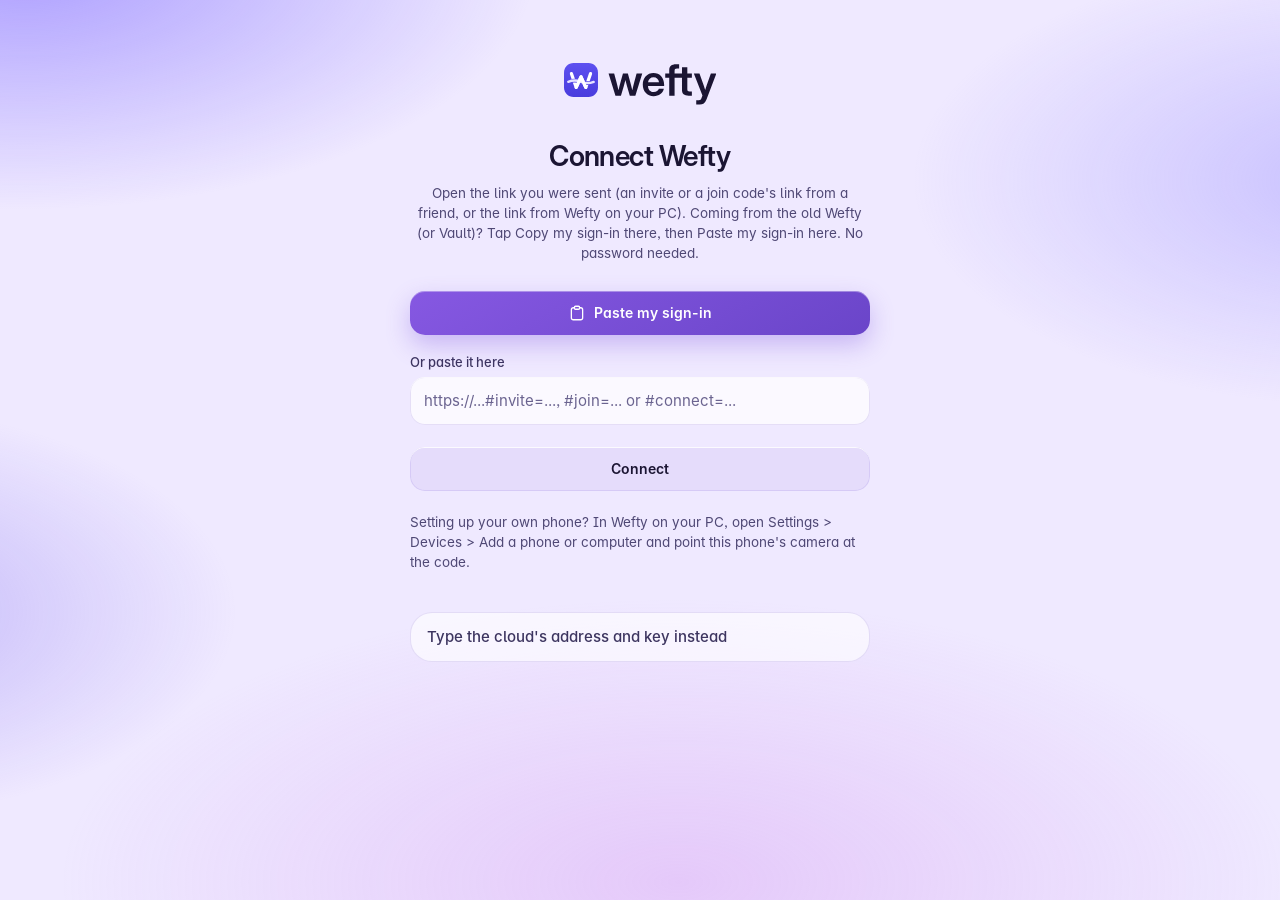
==== beta/index.html @ c61daf51 "Wefty 2.0 preview: round 1 Co-Authored-By: Claude Opus 5.5 <noreply@anthropic.com> Claude-Session: h" ====
<!doctype html>
<html lang="en">
<head>
  <meta charset="utf-8">
  <meta name="robots" content="noindex, nofollow">
  <meta name="viewport" content="width=device-width, initial-scale=1, viewport-fit=cover, interactive-widget=resizes-content">
  <meta name="theme-color" content="#f5f6f8" media="(prefers-color-scheme: light)">
  <meta name="theme-color" content="#0d0d17" media="(prefers-color-scheme: dark)">
  <meta name="color-scheme" content="light dark">
  <meta http-equiv="Content-Security-Policy" content="default-src 'self'; script-src 'self' https://challenges.cloudflare.com; frame-src 'self' https://challenges.cloudflare.com; style-src 'self' 'unsafe-inline'; img-src 'self' blob: data: https://*.supabase.co http://127.0.0.1:*; media-src 'self' blob: https://*.supabase.co; connect-src 'self' https://wefty.org https://*.supabase.co wss://*.supabase.co http://127.0.0.1:* ws://127.0.0.1:* https://api.anthropic.com https://generativelanguage.googleapis.com; object-src 'none'; base-uri 'self'; form-action 'self'">
  <script src="js/moved.js"></script>
  <script src="js/theme.js"></script>
  <script src="js/look.js"></script>
  <title>Wefty 2.0 preview</title>
  <link rel="manifest" href="manifest.webmanifest">
  <link rel="icon" href="icons/favicon.svg" type="image/svg+xml">
  <link rel="icon" href="icons/favicon-32.png" sizes="32x32" type="image/png">
  <link rel="apple-touch-icon" href="icons/wefty-apple-180.png">
  <link rel="preload" href="fonts/Inter-Regular.woff2" as="font" type="font/woff2" crossorigin>
  <link rel="preload" href="fonts/Inter-SemiBold.woff2" as="font" type="font/woff2" crossorigin>
  <link rel="stylesheet" href="styles.css">
  <link rel="stylesheet" href="glass/glass.css">
  <link rel="stylesheet" href="glass/today.css">
  <link rel="stylesheet" href="glass/notes.css">
  <link rel="stylesheet" href="glass/editor.css">
  <link rel="stylesheet" href="glass/chat.css">
  <link rel="stylesheet" href="glass/share.css">
  <link rel="stylesheet" href="glass/study.css">
  <link rel="stylesheet" href="glass/notetaker.css">
  <link rel="stylesheet" href="glass/settings.css">
  <link rel="stylesheet" href="glass/onboarding.css">
  <link rel="stylesheet" href="glass/overlays.css">
  <link rel="stylesheet" href="glass/loading.css">
  <!-- ===== Wefty 2.0 glass: the splash screen (CSS). Shown only while html[data-look="glass"] is set (js/look.js, in the head,
       before the first frame); the classic look never shows it. It is here, inline, because the page's security rules allow
       inline styles but not inline scripts: it paints before any script has loaded. glass/loading.js ends it (V.splash.done(),
       called when the first screen is drawn), and the animation at the bottom ends it by itself after 6 s if no script ever runs. -->
  <style id="g-splash-css">
html[data-look="glass"] #g-splash { display: block !important; position: fixed; inset: 0; z-index: 88; overflow: hidden; pointer-events: none; background: #0b0918; animation: gs-hard .5s linear 6s both; }
html[data-look="glass"][data-theme="light"] #g-splash { background: #efe9ff; }
html[data-look="glass"][data-black] #g-splash { background: #000; }
html[data-look="glass"] #g-splash .gs-aurora { position: absolute; inset: -25%; animation: gs-drift 7s ease-in-out infinite alternate;
  background: radial-gradient(38% 26% at 18% 14%, rgba(132, 86, 224, .74), rgba(132, 86, 224, 0) 70%), radial-gradient(34% 24% at 88% 30%, rgba(92, 78, 222, .48), rgba(92, 78, 222, 0) 70%),
    radial-gradient(46% 30% at 52% 82%, rgba(170, 92, 240, .31), rgba(170, 92, 240, 0) 70%), radial-gradient(30% 22% at 8% 62%, rgba(80, 60, 190, .36), rgba(80, 60, 190, 0) 70%); }
html[data-look="glass"][data-theme="light"] #g-splash .gs-aurora {
  background: radial-gradient(38% 26% at 18% 14%, rgba(150, 105, 255, .62), rgba(150, 105, 255, 0) 70%), radial-gradient(34% 24% at 88% 30%, rgba(186, 140, 255, .46), rgba(186, 140, 255, 0) 70%),
    radial-gradient(46% 30% at 52% 82%, rgba(255, 150, 220, .42), rgba(255, 150, 220, 0) 70%), radial-gradient(30% 22% at 8% 62%, rgba(140, 110, 250, .40), rgba(140, 110, 250, 0) 70%); }
html[data-look="glass"][data-black] #g-splash .gs-aurora { display: none; }
html[data-look="glass"] #g-splash .gs-stage { --gs: clamp(96px, 29vmin, 148px); --gs-thread: #d9ceff; position: absolute; left: 50%; top: 46%; width: var(--gs); height: var(--gs);
  margin: calc(var(--gs) / -2) 0 0 calc(var(--gs) / -2); perspective: calc(var(--gs) * 5.2); animation: gs-fade .24s cubic-bezier(.2, .7, .3, 1) both; will-change: transform, opacity; }
html[data-look="glass"][data-theme="light"] #g-splash .gs-stage { --gs-thread: #7a54d8; }
html[data-look="glass"] #g-splash .gs-logo { position: absolute; inset: 0; transform-style: preserve-3d; animation: gs-turn .9s linear both, gs-sway 6s linear .9s infinite; will-change: transform; }
html[data-look="glass"] #g-splash .gs-l { position: absolute; left: 0; top: 0; width: var(--gs); height: var(--gs); display: block; overflow: visible; backface-visibility: hidden; }
html[data-look="glass"] #g-splash .gs-s { transform: translateZ(calc(var(--gs) * var(--i) * -.023)) scale(calc(1 + var(--i) * .00442)); }
html[data-look="glass"] #g-splash .gs-s use { fill: hsl(258 58% calc(41% - var(--i) * 2.7%)); }
html[data-look="glass"] #g-splash .gs-face { transform: translateZ(0); }
html[data-look="glass"] #g-splash .gs-glint { position: absolute; inset: 0; border-radius: 27%; overflow: hidden; transform: translateZ(calc(var(--gs) * .012)) scale(.99769); backface-visibility: hidden; }
html[data-look="glass"] #g-splash .gs-glint::after { content: ""; position: absolute; inset: 0; transform: translateX(-140%);
  background: linear-gradient(105deg, rgba(255, 255, 255, 0) 38%, rgba(255, 255, 255, .5) 50%, rgba(255, 255, 255, 0) 62%); animation: gs-glint .58s cubic-bezier(.3, .6, .3, 1) .26s both; will-change: transform; }
html[data-look="glass"] #g-splash .gs-w1 { transform: translateZ(calc(var(--gs) * .03)) scale(.99423); }
html[data-look="glass"] #g-splash .gs-sh { transform: translateZ(calc(var(--gs) * .012)) scale(.99769); }
html[data-look="glass"] #g-splash .gs-th { left: calc(var(--gs) * -1.375); width: calc(var(--gs) * 3.75); transform: translateZ(calc(var(--gs) * .055)) scale(.98942);
  -webkit-mask-image: linear-gradient(90deg, transparent, #000 24%, #000 76%, transparent); mask-image: linear-gradient(90deg, transparent, #000 24%, #000 76%, transparent);
  animation: gs-lag .9s linear both; }
html[data-look="glass"] #g-splash .gs-th path { stroke-dasharray: 260; stroke-dashoffset: 260; animation: gs-draw .7s cubic-bezier(.25, .7, .25, 1) .12s forwards; }
html[data-look="glass"] #g-splash .gs-w2 { transform: translateZ(calc(var(--gs) * .08)) scale(.98462); }
html[data-look="glass"] #g-splash .gs-halo { position: absolute; left: 50%; top: 50%; width: calc(var(--gs) * 2.6); height: calc(var(--gs) * 2.6); margin: calc(var(--gs) * -1.3) 0 0 calc(var(--gs) * -1.3);
  border-radius: 50%; background: radial-gradient(closest-side, rgba(150, 108, 240, .42), rgba(150, 108, 240, .12) 55%, rgba(150, 108, 240, 0)); animation: gs-halo .8s linear .1s both; will-change: transform, opacity; }
html[data-look="glass"][data-theme="light"] #g-splash .gs-halo { background: radial-gradient(closest-side, rgba(150, 108, 240, .36), rgba(150, 108, 240, .1) 55%, rgba(150, 108, 240, 0)); }
html[data-look="glass"] #g-splash .gs-ground { position: absolute; left: 50%; top: calc(100% + var(--gs) * .5); width: calc(var(--gs) * 1.5); height: calc(var(--gs) * .28); margin-left: calc(var(--gs) * -.75);
  border-radius: 50%; background: radial-gradient(closest-side, rgba(120, 80, 230, .5), rgba(120, 80, 230, 0)); animation: gs-ground .74s linear .16s both; will-change: transform, opacity; }
html[data-look="glass"][data-black] #g-splash .gs-ground { background: radial-gradient(closest-side, rgba(150, 110, 255, .3), rgba(150, 110, 255, 0)); }
/* The way out: the logo breathes in a touch, then shrinks and lifts away while it fades; the veil dissolves behind it, so the
   first screen (which rises in as this starts) comes up through it. The entrance's own animations are never replaced here
   (the stage and the veil carry the exit), so a quick start that leaves mid-spin does not stop the spin. */
html[data-look="glass"] #g-splash.gs-out { animation: gs-bye .44s cubic-bezier(.4, 0, .2, 1) both; }
html[data-look="glass"] #g-splash.gs-out .gs-stage { animation: gs-up .42s linear both; }
/* lite: fewer slabs, no sway, no wave, quicker; calm (and a system that asks for less motion): the logo just fades in, face on */
html[data-look="glass"].lite #g-splash .gs-s:nth-of-type(even) { display: none; }
html[data-look="glass"].lite #g-splash .gs-aurora { animation: none; }
html[data-look="glass"].lite #g-splash .gs-logo { animation: gs-turn .6s linear both; }
html[data-look="glass"].lite #g-splash .gs-glint { display: none; }
html[data-look="glass"].lite #g-splash .gs-th { animation: none; }
html[data-look="glass"].lite #g-splash .gs-th path { animation: gs-draw .45s cubic-bezier(.25, .7, .25, 1) .08s forwards; }
html[data-look="glass"].lite #g-splash.gs-out { animation-duration: .3s; }
html[data-look="glass"].lite #g-splash.gs-out .gs-stage { animation-duration: .28s; }
/* a main thread that can hardly draw (loading.js adds gs-slow): the turn runs on the compositor and goes on whatever the page
   is doing, so it is never cut; only the thread, which is painted on the main thread, stops drawing itself and just shows */
html[data-look="glass"].gs-slow #g-splash .gs-th path { animation: none; stroke-dashoffset: 0; }
html[data-look="glass"].calm #g-splash .gs-aurora, html[data-look="glass"].calm #g-splash .gs-glint, html[data-look="glass"].calm #g-splash .gs-ground, html[data-look="glass"].calm #g-splash .gs-halo { animation: none; will-change: auto; }
html[data-look="glass"].calm #g-splash .gs-glint { display: none; }
html[data-look="glass"].calm #g-splash .gs-logo { animation: none; will-change: auto; }
html[data-look="glass"].calm #g-splash .gs-stage { animation: gs-fade .12s linear both; }
html[data-look="glass"].calm #g-splash .gs-th { animation: none; }
html[data-look="glass"].calm #g-splash .gs-th path { animation: none; stroke-dashoffset: 0; }
html[data-look="glass"].calm #g-splash.gs-out { animation: gs-bye .12s linear both; }
html[data-look="glass"].calm #g-splash.gs-out .gs-stage { animation: none; }
@media (prefers-reduced-motion: reduce) {
  html[data-look="glass"] #g-splash .gs-aurora, html[data-look="glass"] #g-splash .gs-ground, html[data-look="glass"] #g-splash .gs-halo { animation: none; will-change: auto; }
  html[data-look="glass"] #g-splash .gs-glint { display: none; }
  html[data-look="glass"] #g-splash .gs-logo { animation: none; will-change: auto; }
  html[data-look="glass"] #g-splash .gs-stage { animation: gs-fade .12s linear both; }
  html[data-look="glass"] #g-splash .gs-th { animation: none; }
  html[data-look="glass"] #g-splash .gs-th path { animation: none; stroke-dashoffset: 0; }
  html[data-look="glass"] #g-splash.gs-out { animation: gs-bye .12s linear both; }
  html[data-look="glass"] #g-splash.gs-out .gs-stage { animation: none; }
}
/* The entrance is sampled from damped springs (design: ry zeta .55, rx .40, rz .40, scale .38, rise .42, each with its own
   frequency and start, every channel exactly at rest at .9 s), so it is one continuous curve: the keyframes are 30 ms
   apart and the easing between them is linear (never ease-in-out per keyframe: that stops the spin at every keyframe).
   The thread's plane (gs-lag, compositor only) trails the W through a looser spring of its own, slides in from behind it and
   swells and settles; only its stroke is drawn on the main thread (a second main-thread animation on top made frames wait). gs-sway starts and ends at rest, so the hold's drift leaves no kink. */
@keyframes gs-turn {
  0% { transform: translateY(13%) rotateY(-80deg) rotateX(20deg) rotateZ(-10deg) scale(.74); }
  3.3% { transform: translateY(13%) rotateY(-72.4deg) rotateX(20deg) rotateZ(-10deg) scale(.74); }
  6.7% { transform: translateY(13%) rotateY(-62.6deg) rotateX(20deg) rotateZ(-10deg) scale(.74); }
  10% { transform: translateY(12.9%) rotateY(-51.9deg) rotateX(19.9deg) rotateZ(-10deg) scale(.754); }
  13.3% { transform: translateY(12.1%) rotateY(-40.9deg) rotateX(19.2deg) rotateZ(-9.8deg) scale(.785); }
  16.7% { transform: translateY(10.6%) rotateY(-30.4deg) rotateX(17.8deg) rotateZ(-9.2deg) scale(.826); }
  20% { transform: translateY(8.7%) rotateY(-20.7deg) rotateX(15.8deg) rotateZ(-8.3deg) scale(.873); }
  23.3% { transform: translateY(6.5%) rotateY(-12.3deg) rotateX(13.4deg) rotateZ(-7.3deg) scale(.92); }
  26.7% { transform: translateY(4.3%) rotateY(-5.2deg) rotateX(10.9deg) rotateZ(-6.1deg) scale(.964); }
  30% { transform: translateY(2.3%) rotateY(.5deg) rotateX(8.2deg) rotateZ(-4.8deg) scale(1.002); }
  33.3% { transform: translateY(.5%) rotateY(4.8deg) rotateX(5.7deg) rotateZ(-3.5deg) scale(1.032); }
  36.7% { transform: translateY(-.9%) rotateY(7.8deg) rotateX(3.3deg) rotateZ(-2.3deg) scale(1.053); }
  40% { transform: translateY(-2%) rotateY(9.7deg) rotateX(1.1deg) rotateZ(-1.2deg) scale(1.066); }
  43.3% { transform: translateY(-2.6%) rotateY(10.6deg) rotateX(-.8deg) rotateZ(-.2deg) scale(1.071); }
  46.7% { transform: translateY(-3%) rotateY(10.7deg) rotateX(-2.3deg) rotateZ(.6deg) scale(1.07); }
  50% { transform: translateY(-3%) rotateY(10.2deg) rotateX(-3.5deg) rotateZ(1.3deg) scale(1.063); }
  53.3% { transform: translateY(-2.8%) rotateY(9.3deg) rotateX(-4.3deg) rotateZ(1.8deg) scale(1.053); }
  56.7% { transform: translateY(-2.5%) rotateY(8.1deg) rotateX(-4.8deg) rotateZ(2.2deg) scale(1.04); }
  60% { transform: translateY(-2%) rotateY(6.8deg) rotateX(-5.1deg) rotateZ(2.4deg) scale(1.027); }
  63.3% { transform: translateY(-1.5%) rotateY(5.4deg) rotateX(-5deg) rotateZ(2.5deg) scale(1.015); }
  66.7% { transform: translateY(-1%) rotateY(4deg) rotateX(-4.8deg) rotateZ(2.5deg) scale(1.003); }
  70% { transform: translateY(-.5%) rotateY(2.8deg) rotateX(-4.4deg) rotateZ(2.4deg) scale(.994); }
  73.3% { transform: translateY(-.1%) rotateY(1.7deg) rotateX(-3.8deg) rotateZ(2.2deg) scale(.987); }
  76.7% { transform: translateY(.2%) rotateY(.8deg) rotateX(-3.1deg) rotateZ(1.9deg) scale(.983); }
  80% { transform: translateY(.4%) rotateY(0deg) rotateX(-2.2deg) rotateZ(1.4deg) scale(.983); }
  83.3% { transform: translateY(.4%) rotateY(-.4deg) rotateX(-1.3deg) rotateZ(.9deg) scale(.986); }
  86.7% { transform: translateY(.4%) rotateY(-.5deg) rotateX(-.6deg) rotateZ(.5deg) scale(.991); }
  90% { transform: translateY(.2%) rotateY(-.4deg) rotateX(-.2deg) rotateZ(.2deg) scale(.995); }
  93.3% { transform: translateY(.1%) rotateY(-.2deg) rotateX(0deg) rotateZ(.1deg) scale(.998); }
  96.7% { transform: translateY(0%) rotateY(-.1deg) rotateX(0deg) rotateZ(0deg) scale(1); }
  100% { transform: translateY(0%) rotateY(0deg) rotateX(0deg) rotateZ(0deg) scale(1); }
}
@keyframes gs-lag {
  0% { transform: translateZ(calc(var(--gs) * .055)) scale(.98942) translateX(calc(var(--gs) * -.5)) rotateY(0deg) scale(1, .3); }
  5.6% { transform: translateZ(calc(var(--gs) * .055)) scale(.98942) translateX(calc(var(--gs) * -.444)) rotateY(-5.5deg) scale(1, .37); }
  11.1% { transform: translateZ(calc(var(--gs) * .055)) scale(.98942) translateX(calc(var(--gs) * -.35)) rotateY(-11deg) scale(1, .55); }
  16.7% { transform: translateZ(calc(var(--gs) * .055)) scale(.98942) translateX(calc(var(--gs) * -.247)) rotateY(-13.8deg) scale(1, .77); }
  22.2% { transform: translateZ(calc(var(--gs) * .055)) scale(.98942) translateX(calc(var(--gs) * -.152)) rotateY(-13.4deg) scale(1, .97); }
  27.8% { transform: translateZ(calc(var(--gs) * .055)) scale(.98942) translateX(calc(var(--gs) * -.075)) rotateY(-10.3deg) scale(1, 1.11); }
  33.3% { transform: translateZ(calc(var(--gs) * .055)) scale(.98942) translateX(calc(var(--gs) * -.019)) rotateY(-5.9deg) scale(1, 1.19); }
  38.9% { transform: translateZ(calc(var(--gs) * .055)) scale(.98942) translateX(calc(var(--gs) * .017)) rotateY(-1.7deg) scale(1, 1.21); }
  44.4% { transform: translateZ(calc(var(--gs) * .055)) scale(.98942) translateX(calc(var(--gs) * .036)) rotateY(1.6deg) scale(1, 1.18); }
  50% { transform: translateZ(calc(var(--gs) * .055)) scale(.98942) translateX(calc(var(--gs) * .042)) rotateY(3.4deg) scale(1, 1.12); }
  55.6% { transform: translateZ(calc(var(--gs) * .055)) scale(.98942) translateX(calc(var(--gs) * .04)) rotateY(4deg) scale(1, 1.06); }
  61.1% { transform: translateZ(calc(var(--gs) * .055)) scale(.98942) translateX(calc(var(--gs) * .033)) rotateY(3.6deg) scale(1, 1); }
  66.7% { transform: translateZ(calc(var(--gs) * .055)) scale(.98942) translateX(calc(var(--gs) * .025)) rotateY(2.7deg) scale(1, .96); }
  72.2% { transform: translateZ(calc(var(--gs) * .055)) scale(.98942) translateX(calc(var(--gs) * .017)) rotateY(1.6deg) scale(1, .94); }
  77.8% { transform: translateZ(calc(var(--gs) * .055)) scale(.98942) translateX(calc(var(--gs) * .009)) rotateY(.7deg) scale(1, .94); }
  83.3% { transform: translateZ(calc(var(--gs) * .055)) scale(.98942) translateX(calc(var(--gs) * .003)) rotateY(0deg) scale(1, .96); }
  88.9% { transform: translateZ(calc(var(--gs) * .055)) scale(.98942) translateX(calc(var(--gs) * 0)) rotateY(-.2deg) scale(1, .99); }
  94.4% { transform: translateZ(calc(var(--gs) * .055)) scale(.98942) translateX(calc(var(--gs) * 0)) rotateY(-.1deg) scale(1, 1); }
  100% { transform: translateZ(calc(var(--gs) * .055)) scale(.98942) translateX(calc(var(--gs) * 0)) rotateY(0deg) scale(1, 1); }
}
@keyframes gs-sway {
  0% { transform: translateY(0%) rotateY(0deg) rotateX(0deg) scale(1); }
  5% { transform: translateY(-.1%) rotateY(.3deg) rotateX(-.4deg) scale(1.001); }
  10% { transform: translateY(-.5%) rotateY(.9deg) rotateX(-1.3deg) scale(1.003); }
  15% { transform: translateY(-1%) rotateY(1.6deg) rotateX(-1.8deg) scale(1.006); }
  20% { transform: translateY(-1.4%) rotateY(1.8deg) rotateX(-1deg) scale(1.008); }
  25% { transform: translateY(-1.5%) rotateY(1.3deg) rotateX(.6deg) scale(1.009); }
  30% { transform: translateY(-1.4%) rotateY(-.1deg) rotateX(2.2deg) scale(1.008); }
  35% { transform: translateY(-1%) rotateY(-2deg) rotateX(3deg) scale(1.006); }
  40% { transform: translateY(-.5%) rotateY(-4.1deg) rotateX(2.5deg) scale(1.003); }
  45% { transform: translateY(-.1%) rotateY(-5.6deg) rotateX(1.6deg) scale(1.001); }
  50% { transform: translateY(0%) rotateY(-6.2deg) rotateX(1.2deg) scale(1); }
  55% { transform: translateY(-.1%) rotateY(-5.6deg) rotateX(1.6deg) scale(1.001); }
  60% { transform: translateY(-.5%) rotateY(-4.1deg) rotateX(2.5deg) scale(1.003); }
  65% { transform: translateY(-1%) rotateY(-2deg) rotateX(3deg) scale(1.006); }
  70% { transform: translateY(-1.4%) rotateY(-.1deg) rotateX(2.2deg) scale(1.008); }
  75% { transform: translateY(-1.5%) rotateY(1.3deg) rotateX(.6deg) scale(1.009); }
  80% { transform: translateY(-1.4%) rotateY(1.8deg) rotateX(-1deg) scale(1.008); }
  85% { transform: translateY(-1%) rotateY(1.6deg) rotateX(-1.8deg) scale(1.006); }
  90% { transform: translateY(-.5%) rotateY(.9deg) rotateX(-1.3deg) scale(1.003); }
  95% { transform: translateY(-.1%) rotateY(.3deg) rotateX(-.4deg) scale(1.001); }
  100% { transform: translateY(0%) rotateY(0deg) rotateX(0deg) scale(1); }
}
@keyframes gs-halo {
  0% { opacity: 0; transform: scale(.62); }
  8.3% { opacity: .18; transform: scale(.67); }
  16.7% { opacity: .34; transform: scale(.78); }
  25% { opacity: .49; transform: scale(.9); }
  33.3% { opacity: .62; transform: scale(.99); }
  41.7% { opacity: .73; transform: scale(1.04); }
  50% { opacity: .83; transform: scale(1.06); }
  58.3% { opacity: .9; transform: scale(1.06); }
  66.7% { opacity: .96; transform: scale(1.04); }
  75% { opacity: .99; transform: scale(1.02); }
  83.3% { opacity: 1; transform: scale(1.01); }
  91.7% { opacity: 1; transform: scale(1); }
  100% { opacity: 1; transform: scale(1); }
}
@keyframes gs-ground {
  0% { opacity: 0; transform: scale(.5); }
  8.3% { opacity: .18; transform: scale(.58); }
  16.7% { opacity: .35; transform: scale(.75); }
  25% { opacity: .51; transform: scale(.93); }
  33.3% { opacity: .64; transform: scale(1.05); }
  41.7% { opacity: .76; transform: scale(1.11); }
  50% { opacity: .87; transform: scale(1.11); }
  58.3% { opacity: .94; transform: scale(1.08); }
  66.7% { opacity: .99; transform: scale(1.04); }
  75% { opacity: 1; transform: scale(1); }
  83.3% { opacity: 1; transform: scale(.98); }
  91.7% { opacity: 1; transform: scale(.97); }
  100% { opacity: 1; transform: scale(1); }
}
@keyframes gs-fade { from { opacity: 0; } to { opacity: 1; } }
@keyframes gs-draw { to { stroke-dashoffset: 0; } }
@keyframes gs-glint { to { transform: translateX(140%); } }
@keyframes gs-drift { to { transform: translate3d(-5%, 4%, 0) scale(1.07); } }
@keyframes gs-bye { from { opacity: 1; } to { opacity: 0; visibility: hidden; } }
@keyframes gs-up { 0% { opacity: 1; transform: none; animation-timing-function: cubic-bezier(.2, .7, .3, 1); }
  22% { opacity: 1; transform: translateY(-1%) scale(1.04); animation-timing-function: cubic-bezier(.45, 0, .55, 1); }
  100% { opacity: 0; transform: translateY(-6%) scale(.9); } }
@keyframes gs-hard { to { opacity: 0; visibility: hidden; } }
  </style>
</head>
<body>
  <!-- ===== Wefty 2.0 glass: the splash screen (markup). Hidden (its own style attribute) unless the glass look is on; glass/loading.js takes it away. -->
  <div id="g-splash" style="display:none" aria-hidden="true">
    <svg width="0" height="0" style="position:absolute" aria-hidden="true" focusable="false"><defs>
      <path id="gs-t" d="M18 0 H46 C56 0 64 8 64 18 V46 C64 56 56 64 46 64 H18 C8 64 0 56 0 46 V18 C0 8 8 0 18 0 Z"/>
      <linearGradient id="gs-g" x1="0" y1="0" x2="1" y2="1"><stop offset="0" stop-color="#9a6cf2"/><stop offset="1" stop-color="#5b3bc4"/></linearGradient>
      <radialGradient id="gs-hi" cx=".28" cy=".18" r=".8"><stop offset="0" stop-color="#fff" stop-opacity=".42"/><stop offset=".55" stop-color="#fff" stop-opacity="0"/></radialGradient>
    </defs></svg>
    <div class="gs-aurora"></div>
    <div class="gs-stage">
      <div class="gs-halo"></div>
      <div class="gs-logo">
        <svg class="gs-l gs-s" style="--i:8" viewBox="0 0 64 64"><use href="#gs-t"/></svg>
        <svg class="gs-l gs-s" style="--i:7" viewBox="0 0 64 64"><use href="#gs-t"/></svg>
        <svg class="gs-l gs-s" style="--i:6" viewBox="0 0 64 64"><use href="#gs-t"/></svg>
        <svg class="gs-l gs-s" style="--i:5" viewBox="0 0 64 64"><use href="#gs-t"/></svg>
        <svg class="gs-l gs-s" style="--i:4" viewBox="0 0 64 64"><use href="#gs-t"/></svg>
        <svg class="gs-l gs-s" style="--i:3" viewBox="0 0 64 64"><use href="#gs-t"/></svg>
        <svg class="gs-l gs-s" style="--i:2" viewBox="0 0 64 64"><use href="#gs-t"/></svg>
        <svg class="gs-l gs-s" style="--i:1" viewBox="0 0 64 64"><use href="#gs-t"/></svg>
        <svg class="gs-l gs-face" viewBox="0 0 64 64"><use href="#gs-t" fill="url(#gs-g)"/><use href="#gs-t" fill="url(#gs-hi)"/><use href="#gs-t" fill="none" stroke="#fff" stroke-opacity=".38" stroke-width="1.2" transform="translate(.6 .6) scale(.9813)"/></svg>
        <i class="gs-glint"></i>
        <svg class="gs-l gs-sh" viewBox="0 0 64 64"><path d="M16.2 23 L25.2 49 M43.2 49 L52.2 23 M25.2 49 L34.2 29 L43.2 49" fill="none" stroke="#1d0d52" stroke-opacity=".34" stroke-width="6" stroke-linecap="round" stroke-linejoin="round"/></svg>
        <svg class="gs-l gs-w1" viewBox="0 0 64 64"><path d="M14 20 L23 46 M41 46 L50 20" fill="none" stroke="#fff" stroke-width="6" stroke-linecap="round" stroke-linejoin="round"/></svg>
        <svg class="gs-l gs-th" viewBox="-88 0 240 64"><path d="M-88 35.5 Q-76 30.5 -64 35.5 T-40 35.5 T-16 35.5 T8 35.5 T32 35.5 T56 35.5 T80 35.5 T104 35.5 T128 35.5 T152 35.5" fill="none" stroke="var(--gs-thread)" stroke-width="4.4" stroke-linecap="round"/></svg>
        <svg class="gs-l gs-w2" viewBox="0 0 64 64"><path d="M23 46 L32 26 L41 46" fill="none" stroke="#fff" stroke-width="6" stroke-linecap="round" stroke-linejoin="round"/></svg>
      </div>
      <div class="gs-ground"></div>
    </div>
  </div>
  <div id="app" class="booting">
    <div id="boot"><svg class="wordmark" xmlns="http://www.w3.org/2000/svg" viewBox="0 0 352.93 96.37" role="img" aria-label="Wefty"><defs><linearGradient id="wm-g" x1="0" y1="0" x2="0" y2="1"><stop offset="0" stop-color="#5d50f0"/><stop offset="1" stop-color="#493cdd"/></linearGradient><mask id="wm-m" maskUnits="userSpaceOnUse" x="0" y="0" width="64" height="64"><rect width="64" height="64" fill="#fff"/><path d="M8 35.5 Q20 30.5 32 35.5 T56 35.5" fill="none" stroke="#000" stroke-width="7" stroke-linecap="round"/></mask></defs><g class="wm-mark" transform="scale(1.22772)"><path d="M18 0 H46 C56 0 64 8 64 18 V46 C64 56 56 64 46 64 H18 C8 64 0 56 0 46 V18 C0 8 8 0 18 0 Z" fill="url(#wm-g)"/><path d="M8 35.5 Q20 30.5 32 35.5 T56 35.5" fill="none" stroke="#e6e3ff" stroke-width="4.4" stroke-linecap="round"/><path d="M14 20 L23 46 L32 26 L41 46 L50 20" mask="url(#wm-m)" fill="none" stroke-linecap="round" stroke-linejoin="round" stroke="#fff" stroke-width="6"/><path d="M23 46 L32 26 L41 46" fill="none" stroke-linecap="round" stroke-linejoin="round" stroke="#fff" stroke-width="6"/></g><path class="wm-text" d="M344 0H604L734 -440C763 -538 789 -641 815 -744C842 -641 868 -538 896 -440L1024 0H1286L1613 -1056H1345L1236 -655C1203 -530 1172 -396 1142 -265C1109 -396 1077 -530 1043 -655L932 -1056H699L587 -655C552 -529 520 -394 487 -263C455 -394 425 -529 392 -655L283 -1056H18ZM2153.4 24C2400.4 24 2596.4 -119 2636.4 -326H2400.4C2371.4 -236 2286.4 -175 2159.4 -175C1989.4 -175 1891.4 -290 1885.4 -462H2649.4V-531C2649.4 -855 2447.4 -1080 2143.4 -1080C1847.4 -1080 1638.4 -848 1638.4 -527C1638.4 -207 1836.4 24 2153.4 24ZM1887.4 -636C1904.4 -787 2001.4 -880 2147.4 -880C2293.4 -880 2391.4 -787 2407.4 -636ZM3358.8 -1056H3143.8V-1168C3143.8 -1254 3175.8 -1287 3261.8 -1287H3358.8V-1490H3211.8C3002.8 -1490 2890.8 -1392 2890.8 -1210V-1056H2700.8V-853H2890.8V0H3143.8V-853H3358.8ZM3962.3 -1056H3747.3V-1344H3494.3V-1056H3310.3V-853H3494.3V-266C3494.3 -85 3595.3 0 3810.3 0H3962.3V-203H3854.3C3772.3 -203 3747.3 -228 3747.3 -303V-853H3962.3ZM4168.7 418H4333.7C4486.7 418 4590.7 339 4653.7 174L5125.7 -1056H4861.7L4668.7 -506C4641.7 -428 4616.7 -350 4592.7 -272C4568.7 -350 4542.7 -428 4516.7 -506L4322.7 -1056H4055.7L4462.7 -6L4423.7 96C4393.7 179 4361.7 213 4293.7 213H4168.7Z" transform="translate(102.15 75.66) scale(0.048828)"/></svg></div>
  </div>
  <div id="layers"></div>
  <div id="toasts" aria-live="polite"></div>
  <div id="drop-hint" hidden><div><span class="icon big"><svg viewBox="0 0 24 24" fill="none" stroke="currentColor" stroke-width="1.75" stroke-linecap="round" stroke-linejoin="round"><path d="M12 15.5v-11M7 9l5-5 5 5M5 20h14"/></svg></span><p>Drop to send to your phone</p></div></div>
  <script src="vendor/supabase.js"></script>
  <script src="vendor/qrcode.js"></script>
  <script src="vendor/fsrs.js"></script>
  <script src="js/util.js"></script>
  <script src="js/reading.js"></script>
  <script src="js/db.js"></script>
  <script src="js/lock.js"></script>
  <script src="js/cloud.js"></script>
  <script src="js/drag.js"></script>
  <script src="js/organise.js"></script>
  <script src="js/notes.js"></script>
  <script src="js/format.js"></script>
  <script src="js/editor.js"></script>
  <script src="js/send.js"></script>
  <script src="js/clips.js"></script>
  <script src="js/arrive.js"></script>
  <script src="js/files.js"></script>
  <script src="js/settings.js"></script>
  <script src="js/profile.js"></script>
  <script src="js/share.js"></script>
  <script src="js/settingsui.js"></script>
  <script src="js/update.js"></script>
  <script src="js/welcome.js"></script>
  <script src="js/doors.js"></script>
  <script src="js/start.js"></script>
  <script src="js/ink.js"></script>
  <script src="js/reminders.js"></script>
  <script src="js/study.js"></script>
  <script src="js/review.js"></script>
  <script src="js/learn.js"></script>
  <script src="js/exams.js"></script>
  <script src="js/history.js"></script>
  <script src="js/export.js"></script>
  <script src="js/attachsearch.js"></script>
  <script src="js/ai.js"></script>
  <script src="js/aicards.js"></script>
  <script src="js/capture.js"></script>
  <script src="js/chattools.js"></script>
  <script src="js/chat.js"></script>
  <script src="js/notetaker.js"></script>
  <script src="js/dictation.js"></script>
  <script src="js/arrivals.js"></script>
  <script src="js/access.js"></script>
  <script src="js/pair.js"></script>
  <script src="js/news.js"></script>
  <script src="js/today.js"></script>
  <script src="js/starthere.js"></script>
  <script src="js/homescreen.js"></script>
  <script src="js/subs.js"></script>
  <script src="js/push.js"></script>
  <script src="js/streak.js"></script>
  <script src="js/week.js"></script>
  <script src="js/checkin.js"></script>
  <script src="js/coach.js"></script>
  <script src="js/tour.js"></script>
  <script src="js/showme.js"></script>
  <script src="js/help.js"></script>
  <script src="glass/motion.js"></script>
  <script src="glass/shell.js"></script>
  <script src="glass/today.js"></script>
  <script src="glass/notes.js"></script>
  <script src="glass/editor.js"></script>
  <script src="glass/chat.js"></script>
  <script src="glass/share.js"></script>
  <script src="glass/study.js"></script>
  <script src="glass/notetaker.js"></script>
  <script src="glass/settings.js"></script>
  <script src="glass/onboarding.js"></script>
  <script src="glass/overlays.js"></script>
  <script src="glass/loading.js"></script>
</body>
</html>
---- beta/styles.css ----
/* Wefty's look ("Seam"): cool greys, one iris accent, 1 px lines instead of glows, flat surfaces with crisp edges.
   Light and dark come from the same tokens (light-dark() picks by the page's colour scheme, which util.js sets from
   Settings > Appearance or the system). The same sheet lays out a phone (tabs along the bottom, a note over
   everything), a Chromebook-size window (a rail, the list and the note side by side) and the PC app (a rail, folders,
   the list and the note). The page you write on is always the brightest surface. */

@font-face { font-family: "Inter"; font-style: normal; font-weight: 400; font-display: swap; src: url("fonts/Inter-Regular.woff2") format("woff2"); }
@font-face { font-family: "Inter"; font-style: normal; font-weight: 500; font-display: swap; src: url("fonts/Inter-Medium.woff2") format("woff2"); }
@font-face { font-family: "Inter"; font-style: normal; font-weight: 600; font-display: swap; src: url("fonts/Inter-SemiBold.woff2") format("woff2"); }
@font-face { font-family: "Inter"; font-style: normal; font-weight: 700; font-display: swap; src: url("fonts/Inter-Bold.woff2") format("woff2"); }
@font-face { font-family: "Inter Display"; font-style: normal; font-weight: 600; font-display: swap; src: url("fonts/InterDisplay-SemiBold.woff2") format("woff2"); }
/* The two dyslexia-friendly fonts (js/reading.js; their licences beside them in fonts/). Only named by the rules
   that apply while one is chosen, so a browser only fetches them then. Lexend in its Latin and Latin Extended parts;
   OpenDyslexic whole, as its makers publish it (its name is reserved, so it's never cut down). */
@font-face { font-family: "Lexend"; font-style: normal; font-weight: 400; font-display: swap; src: url("fonts/Lexend-Regular.woff2") format("woff2"); unicode-range: U+0000-00FF, U+0131, U+0152-0153, U+02BB-02BC, U+02C6, U+02DA, U+02DC, U+0304, U+0308, U+0329, U+2000-206F, U+20AC, U+2122, U+2191, U+2193, U+2212, U+2215, U+FEFF, U+FFFD; }
@font-face { font-family: "Lexend"; font-style: normal; font-weight: 400; font-display: swap; src: url("fonts/Lexend-Regular-ext.woff2") format("woff2"); unicode-range: U+0100-02BA, U+02BD-02C5, U+02C7-02CC, U+02CE-02D7, U+02DD-02FF, U+0304, U+0308, U+0329, U+1D00-1DBF, U+1E00-1E9F, U+1EF2-1EFF, U+2020, U+20A0-20AB, U+20AD-20C0, U+2113, U+2C60-2C7F, U+A720-A7FF; }
@font-face { font-family: "Lexend"; font-style: normal; font-weight: 700; font-display: swap; src: url("fonts/Lexend-Bold.woff2") format("woff2"); unicode-range: U+0000-00FF, U+0131, U+0152-0153, U+02BB-02BC, U+02C6, U+02DA, U+02DC, U+0304, U+0308, U+0329, U+2000-206F, U+20AC, U+2122, U+2191, U+2193, U+2212, U+2215, U+FEFF, U+FFFD; }
@font-face { font-family: "Lexend"; font-style: normal; font-weight: 700; font-display: swap; src: url("fonts/Lexend-Bold-ext.woff2") format("woff2"); unicode-range: U+0100-02BA, U+02BD-02C5, U+02C7-02CC, U+02CE-02D7, U+02DD-02FF, U+0304, U+0308, U+0329, U+1D00-1DBF, U+1E00-1E9F, U+1EF2-1EFF, U+2020, U+20A0-20AB, U+20AD-20C0, U+2113, U+2C60-2C7F, U+A720-A7FF; }
@font-face { font-family: "OpenDyslexic"; font-style: normal; font-weight: 400; font-display: swap; src: url("fonts/OpenDyslexic-Regular.woff2") format("woff2"); }
@font-face { font-family: "OpenDyslexic"; font-style: normal; font-weight: 700; font-display: swap; src: url("fonts/OpenDyslexic-Bold.woff2") format("woff2"); }

:root {
  color-scheme: light dark;
  /* surfaces: page < surface < card; --page is the one you write on */
  --bg: light-dark(#f5f6f8, #0d0d17);
  --surface: light-dark(#ffffff, #13131f);
  --surface-2: light-dark(#eeeff2, #2c2d40);
  --card: light-dark(#ffffff, #212133);
  --page: light-dark(#ffffff, #212133);
  --field: light-dark(#ffffff, #151521);
  --sunken: light-dark(#eeeff2, #0d0d17);
  --raised: light-dark(#ffffff, #2e2e43);  /* menus, a step above the cards they open over */
  --selected: light-dark(#ffffff, #3e3e58);  /* the picked segment of a segmented control */
  --line: light-dark(#dde0e4, #37374c);
  --line-soft: light-dark(#e6e8eb, #2c2c3e);
  --line-strong: light-dark(#c9ccd1, #494961);
  --control: light-dark(#787c84, #83839e);
  --thread: light-dark(#dde0e4, #57517f);  /* the dividers (a quiet lavender in dark) */
  --edge-hi: light-dark(transparent, rgba(255, 255, 255, .055));  /* the 1 px highlight along a raised thing's top in dark */
  /* words */
  --text: light-dark(#0d0e11, #e7e7ef);
  --text-2: light-dark(#494d55, #c8c8d6);
  --muted: light-dark(#5f636c, #a5a5b8);
  --placeholder: light-dark(#6f737c, #9797aa);
  --faint: light-dark(#a1a5ac, #6a6a7d);
  /* the brand's iris on each screen's main button (primary buttons, the round new-note button, the PIN pad's OK, the
     chat's Send), with white words in both themes */
  --primary: light-dark(#5346e7, #6660e9);
  --primary-hover: light-dark(#4438c2, #5d53df);
  --primary-press: light-dark(#342d97, #5347ce);
  --on-primary: #ffffff;
  /* the accent: the marks (on, done, picked, focused, progress) and the soft purples. In light it's the same iris; in
     dark a pale lavender with deep indigo on it, so only the main button is the bright iris */
  --accent: light-dark(#5346e7, #a2a2ec);
  --accent-hover: light-dark(#4438c2, #9796e0);
  --accent-press: light-dark(#342d97, #9291da);
  --accent-ink: light-dark(#4438c2, #bcbcff);
  --accent-wash: light-dark(#f4f6ff, #282845);
  --accent-soft: light-dark(#e9ecff, #363367);
  --accent-line: light-dark(#b2bcff, #605bc1);
  --accent-2: light-dark(#a099f2, #8382eb);  /* the second and third steps of things drawn in parts from the accent */
  --accent-3: light-dark(#cfcbf8, #6660e9);
  /* Words picked to copy (1.19.1; the owner: "nor highlighting text at all": the soft purple they had, --accent-soft,
     was barely there on a white page, about 1.2 to 1). --pick, everywhere words show (the Read view, Chat, Today...),
     as plain as a browser's own: about 1.6 to 1 on white, 2 on the dark page. --pick-see is the same colour seen
     through, for the note's boxes, which draw bold, underlines and ==highlights== under their own letters. */
  --pick: light-dark(#c8c4f7, #4c4992);
  --pick-see: light-dark(rgb(83 70 231 / .32), rgb(119 113 241 / .5));
  --on-accent: light-dark(#ffffff, #1c125a);
  --on-accent-warn: light-dark(#ffd27a, #773f05);  /* a paused dot on the accent (the note-taker's bar at the top, in light) */
  --focus: light-dark(#6c6dfa, #a1a1fd);
  --brand: light-dark(#5346e7, #6660e9);
  /* meaning */
  --danger: light-dark(#cb242d, #fe9592);
  --warn: light-dark(#9a5505, #ffc96a);
  --ok: light-dark(#0f7845, #6ce0a7);
  --danger-soft: light-dark(#fae9ea, #4d2426);
  --warn-soft: light-dark(#f3ebe1, #442f13);
  --ok-soft: light-dark(#e7f2ec, #173a2c);
  --danger-fill: light-dark(#cb242d, #4d2426);
  --on-danger-fill: light-dark(#ffffff, #fe9592);
  /* ==highlighted== words (a highlighter's yellow, soft enough that every word colour still reads on it) */
  --highlight: light-dark(#fff0a8, #443804);
  /* the reading aids (js/reading.js): softer letters and soft page colours for dyslexia-friendly text (the dark ones
     muted), and Quick read's colours behind the first letters of each word */
  --reading-text: light-dark(#25272d, #dcdbe4);
  --tint-cream: light-dark(#fbf6e8, #282217);
  --tint-peach: light-dark(#fdf0e7, #2c2018);
  --tint-mint: light-dark(#eef8f1, #1a261f);
  --tint-sky: light-dark(#ecf3fc, #19242e);
  --tint-lilac: light-dark(#f4f0fc, #261f2f);
  --quick-blue: light-dark(#d9e6ff, #1d395b);
  --quick-yellow: light-dark(#ffe98f, #443808);
  --quick-green: light-dark(#d3f2dc, #1b412a);
  --quick-pink: light-dark(#ffdbe9, #55243e);
  --quick-purple: light-dark(#e8ddff, #3c2d5f);
  /* toasts are always graphite */
  --toast: light-dark(#17191c, #2d2d40);
  --toast-edge: light-dark(#17191c, #474860);
  --on-toast: #f5f6f8;
  --toast-action: #b2bcff;
  --toast-danger: #fb817f;
  --toast-ok: #5ad69b;
  /* folder dots (never text) */
  --tag-slate: light-dark(#7c8799, #a1abbe);
  --tag-sky: light-dark(#2591c4, #53b6eb);
  --tag-amber: light-dark(#b67700, #de9c31);
  --tag-green: light-dark(#429c5a, #69c27e);
  --tag-coral: light-dark(#d15e49, #fb836d);
  --tag-teal: light-dark(#009b95, #41c1ba);
  --tag-rose: light-dark(#c95a8b, #f37fb0);

  --shadow-1: 0 0 0 1px light-dark(rgba(13, 14, 17, .04), rgba(255, 255, 255, .02)), 0 1px 2px light-dark(rgba(13, 14, 17, .06), rgba(0, 0, 0, .5));
  --shadow-2: 0 1px 0 light-dark(transparent, rgba(255, 255, 255, .04)) inset, 0 2px 4px light-dark(rgba(13, 14, 17, .05), transparent), 0 8px 20px -4px light-dark(rgba(13, 14, 17, .10), rgba(0, 0, 0, .55));
  --shadow-3: 0 1px 0 light-dark(transparent, rgba(255, 255, 255, .05)) inset, 0 4px 10px light-dark(rgba(13, 14, 17, .06), transparent), 0 20px 48px -8px light-dark(rgba(13, 14, 17, .22), rgba(0, 0, 0, .7));
  --shadow-fab: 0 1px 2px light-dark(rgba(13, 14, 17, .16), rgba(0, 0, 0, .45)), 0 6px 16px -4px light-dark(rgba(52, 45, 151, .38), rgba(0, 0, 0, .6));
  --scrim: light-dark(rgba(13, 14, 17, .38), rgba(0, 0, 0, .56));
  --ring: 0 0 0 3px color-mix(in srgb, var(--focus) 30%, transparent);

  --r-xs: 4px; --r-sm: 6px; --r-md: 10px; --r-lg: 14px; --r-xl: 20px; --r-full: 999px;
  --font: "Inter", system-ui, "Segoe UI", Roboto, "Helvetica Neue", Arial, sans-serif;
  --font-display: "Inter Display", "Inter", system-ui, "Segoe UI", Roboto, sans-serif;
  /* single-storey a (as in the wordmark), l with a tail and I with serifs (HCl never reads HCI), round quotes */
  --font-features: "cv05", "cv08", "cv11", "ss03";
  --ease-out: cubic-bezier(.2, .8, .2, 1);
  --ease-in: cubic-bezier(.4, 0, 1, 1);
  --ease-spring: cubic-bezier(.3, 1.3, .5, 1);
  --d-1: 90ms; --d-2: 160ms; --d-3: 240ms;
  --notch: env(safe-area-inset-top, 0px);
  --safe-top: var(--notch);  /* what top bars pad by: the notch, and the note-taker's bar while it shows */
  --safe-bottom: env(safe-area-inset-bottom, 0px);
}
:root[data-theme="light"] { color-scheme: light; }
:root[data-theme="dark"] { color-scheme: dark; }
/* Pure black (Settings > Appearance, per device, never the default; js/theme.js sets html[data-black] only while dark
   shows): for phones with black (OLED) screens. Only the canvas goes black and the words a touch softer; cards, menus,
   lines, the iris and the lavender stay as above, so cards still stand out. Each value is a light-dark() pair too, so
   it can never change light mode. */
:root[data-black] {
  --bg: light-dark(#f5f6f8, #000000);
  --surface: light-dark(#ffffff, #000000);
  --sunken: light-dark(#eeeff2, #000000);
  --page: light-dark(#ffffff, #000000);
  --field: light-dark(#ffffff, #0a0a12);
  --text: light-dark(#0d0e11, #dddde4);
  --reading-text: light-dark(#25272d, #d2d2da);
}
/* Sheets stay cards in Pure black, and so does the note-taker's screen from 700 px (a dialog there; on a phone it's
   the whole screen, the canvas): what they hold on --page (a flash card's front, Learn's question, empty tick boxes)
   takes the card's colour, as in dark, never a black hole. (In light --card and --page are both white.) */
:root[data-black] .sheet { --page: var(--card); }
@media (min-width: 700px) { :root[data-black] .nt { --page: var(--card); } }

* { box-sizing: border-box; }
/* The font shorthand resets these on every element that uses it, so they're put back everywhere. */
*, ::before, ::after { font-feature-settings: var(--font-features) !important; }
html, body { margin: 0; height: 100%; }
body {
  background: var(--bg); color: var(--text);
  font: 400 15px/22px var(--font);
  -webkit-font-smoothing: antialiased; -moz-osx-font-smoothing: grayscale; text-rendering: optimizeLegibility;
  -webkit-tap-highlight-color: transparent;
  overscroll-behavior: none;
}
button, input, textarea, select { font: inherit; color: inherit; }
button { cursor: pointer; }
[hidden] { display: none !important; }
::selection { background: var(--pick); color: var(--text); }
/* Windows' high contrast colours: the system's own (the browser forces these too; said, so nothing here fights it) */
@media (forced-colors: active) { ::selection { background: Highlight; color: HighlightText; } }
:focus-visible { outline: 2px solid var(--focus); outline-offset: 2px; }
::placeholder { color: var(--placeholder); opacity: 1; }
/* Thin scrollbars where a mouse or a trackpad uses them (the PC, a Chromebook). A touch screen keeps its own, which
   float over the page: Chrome on a phone draws styled ones as old-style bars that take room, with a white square where
   two meet (1.16.1: a phone's Today lost 10 px to one and showed a sideways bar and that square under it). */
@media (hover: hover) and (pointer: fine) {
  ::-webkit-scrollbar { width: 10px; height: 10px; }
  ::-webkit-scrollbar-thumb { background: var(--line-strong); border-radius: 10px; border: 3px solid transparent; background-clip: padding-box; }
  ::-webkit-scrollbar-thumb:hover { background-color: var(--control); }
  ::-webkit-scrollbar-track, ::-webkit-scrollbar-corner { background: transparent; }
}
.num, .count, .when, .head-count, .progress, .t-meta { font-variant-numeric: tabular-nums; }

/* ------------------------------------------------------------ the mark and the wordmark */

/* The mark (util.js V.mark): in colour where it's the brand (the rail, the wordmark); one colour (currentColor) for
   the faint ones in empty lists. The wordmark's box reaches down to the y's tail, so its height is the mark's size
   (34 px; 38 px at the start) times 96.37 / 78.57. */
.mark { display: block; flex: none; color: var(--brand); }
.wordmark { display: block; height: 41.7px; width: auto; }
.wordmark .wm-text { fill: var(--text); }
#boot { display: grid; place-items: center; height: 100vh; height: 100dvh; }
#boot .wordmark { height: 46.6px; animation: arrive var(--d-3) var(--ease-out) both; }
@keyframes arrive { from { opacity: 0; transform: translateY(4px); } }
/* Out of sight (the PC app keeps its page running in the tray): nothing moves, so nothing needs drawing. */
html.away *, html.away *::before, html.away *::after { animation-play-state: paused !important; }

/* ------------------------------------------------------------ the frame: tabs along the bottom, a rail when wide

   Four tabs (Today, Notes, Share, Chat). The one you're on has the logo's thread, a small wave (util.js V.weave),
   between its icon and its name: no pill behind it any more. Your picture (js/profile.js) is at the right of each
   screen's top row on a phone, and at the foot of the rail when wide. */

#app.ready:not(.gate) {
  display: grid; height: 100vh; height: 100dvh;
  grid-template-columns: minmax(0, 1fr); grid-template-rows: minmax(0, 1fr) auto; grid-template-areas: "view" "tabs";
}
.view { grid-area: view; overflow: auto; min-height: 0; position: relative; }
.view[data-tab=notes] { overflow: hidden; }

.tabs {
  grid-area: tabs; display: flex; justify-content: space-around;
  padding: 0 calc(6px + env(safe-area-inset-right, 0px)) var(--safe-bottom) calc(6px + env(safe-area-inset-left, 0px));
  min-height: 64px; background: var(--surface); border-top: 1px solid var(--line);
}
.rail-home, .rail-spacer, .tabs .rail-me { display: none; }
.tab {
  flex: 1; max-width: 120px; min-width: 0; display: grid; grid-template-rows: 24px 6px 15px; row-gap: 3px; justify-items: center;
  align-content: center; min-height: 64px; background: none; border: none; padding: 6px 2px; color: var(--muted);
  font: 500 12px/15px var(--font);
}
.tab-icon { position: relative; display: block; width: 24px; height: 24px; }
.tab .icon { width: 24px; height: 24px; }
.weave { display: block; width: 24px; height: 6px; overflow: visible; color: var(--accent); }
.weave path { fill: none; stroke: currentColor; stroke-width: 2; stroke-linecap: round; }
.tab .weave { visibility: hidden; }
.tab-label { max-width: 100%; overflow: hidden; text-overflow: ellipsis; white-space: nowrap; }
.tab.on { color: var(--text); }
.tab.on .tab-icon { color: var(--accent-ink); }
.tab.on .tab-label { font-weight: 600; }
.tab.on .weave { visibility: visible; }
@media (hover: hover) { .tab:not(.on):hover { color: var(--text); } }
.badge {
  position: absolute; top: -5px; left: 15px; min-width: 18px; height: 18px; padding: 0 5px; border-radius: 9px;
  background: var(--accent); color: var(--on-accent); font: 600 10.5px/18px var(--font); text-align: center;
  box-shadow: 0 0 0 2px var(--surface); font-variant-numeric: tabular-nums;
}
/* Chat's dot (1.18): an answer is being written while another screen shows. It sits where the badge would, and only
   when there's no number; it breathes gently (still with reduced motion, and while Wefty is out of sight). */
.tab-dot {
  position: absolute; top: -2px; left: 17px; width: 10px; height: 10px; border-radius: 50%; background: var(--accent);
  box-shadow: 0 0 0 2px var(--surface); animation: tab-dot-breathe 1.8s ease-in-out infinite;
}
@keyframes tab-dot-breathe { 50% { opacity: .4; } }
@media (forced-colors: active) { .tab-dot { background: Highlight; } }
/* Settings on a phone is a page of its own: its back arrow (and Back) leave it, so the tabs make way. */
@media (max-width: 899px) { #app.ready[data-view=settings] .tabs { display: none; } }

@media (min-width: 900px) {
  #app.ready:not(.gate) {
    grid-template-columns: 76px minmax(0, 1fr); grid-template-rows: minmax(0, 1fr); grid-template-areas: "tabs view";
  }
  .tabs {
    flex-direction: column; justify-content: flex-start; align-items: center; gap: 4px; padding: 16px 0 14px;
    border-top: none; border-right: 1px solid var(--line); background: var(--bg); min-height: 0; overflow: auto;
  }
  /* (the logo is a button to Today, 1.17: 52 px to point at, the mark where it always was) */
  .rail-home {
    display: grid; place-items: center; flex: none; width: 52px; height: 52px; margin: -11px 0 5px; padding: 0;
    border: none; border-radius: 14px; background: none;
  }
  .rail-spacer { display: block; flex: 1; min-height: 12px; }
  .tab {
    flex: none; width: 64px; min-height: 0; grid-template-rows: 22px 6px 14px; padding: 8px 0 6px; border-radius: 12px;
    font-size: 11.5px; line-height: 14px;
  }
  .tab-icon, .tab .icon { width: 22px; height: 22px; }
  .tab .weave { width: 20px; }
  .badge { top: -6px; left: 13px; box-shadow: 0 0 0 2px var(--bg); }
  .tab-dot { top: -3px; left: 15px; box-shadow: 0 0 0 2px var(--bg); }
  .tabs .rail-me { display: grid; width: 52px; height: 52px; margin-top: 6px; }
  .rail-me .av { width: 36px; height: 36px; }
  .rail-me[data-mark=ring]::after { width: 44px; height: 44px; }
}
@media (min-width: 900px) and (hover: hover) { .tab:hover, .rail-home:hover { background: var(--surface-2); } }

/* Your picture: your first letter on the lavender, and a mark for how syncing goes (js/profile.js): nothing when all
   is well, a thin turning ring while a sync takes a while, an amber dot while changes wait here, a red one when the
   cloud can't be reached. */
.me {
  position: relative; display: grid; place-items: center; flex: none; width: 44px; height: 44px; padding: 0;
  border: none; border-radius: 50%; background: none; color: inherit;
}
.me.on { background: var(--surface-2); }
.av {
  position: relative; display: grid; place-items: center; width: 34px; height: 34px; border-radius: 50%;
  background: var(--accent-soft); color: var(--accent-ink); font: 600 15px/1 var(--font);
  box-shadow: inset 0 0 0 1px var(--accent-line);
}
.av .dot { display: none; position: absolute; right: -2px; bottom: -2px; width: 12px; height: 12px; border-radius: 50%; box-shadow: 0 0 0 2.5px var(--bg); }
/* (changes made here still going up: a calm iris dot, until they've reached the cloud; amber and red win over it) */
.me[data-unsent] .dot, .av[data-unsent] > .dot { display: block; background: var(--accent); }
.me[data-mark=warn] .dot, .av[data-mark=warn] > .dot { display: block; background: var(--warn); }
.me[data-mark=bad] .dot, .av[data-mark=bad] > .dot { display: block; background: var(--danger); }
@media (forced-colors: active) {
  .me[data-unsent] .dot, .av[data-unsent] > .dot, .me[data-mark=warn] .dot, .av[data-mark=warn] > .dot,
  .me[data-mark=bad] .dot, .av[data-mark=bad] > .dot { forced-color-adjust: none; background: Mark; outline: 2px solid CanvasText; }
}
.me[data-mark=ring]::after {
  content: ""; position: absolute; width: 42px; height: 42px; border-radius: 50%; border: 2px solid transparent;
  border-top-color: var(--accent); border-right-color: var(--accent); animation: spin 1.1s linear infinite; pointer-events: none;
}
@media (hover: hover) { .me:hover .av { box-shadow: inset 0 0 0 1.5px var(--accent); } }

/* Each screen's one row at the top (util.js V.appHead): a title (or the logo, on Today), the screen's own buttons and
   your picture; a back arrow first where there is one. It pads for the notch and the note-taker's bar (--safe-top),
   and for a phone's rounded sides in landscape. */
header.app-head {
  display: flex; align-items: center; gap: 2px; min-height: 60px;
  padding: calc(8px + var(--safe-top)) env(safe-area-inset-right, 0px) 8px env(safe-area-inset-left, 0px);
}
.app-head .head-title { flex: 1; min-width: 0; display: grid; }
.app-head .head-grow { flex: 1; }
.app-head .head-sub { margin: 0; color: var(--muted); font: 500 13px/18px var(--font); overflow: hidden; text-overflow: ellipsis; white-space: nowrap; }
.app-head .head-mark { flex: none; margin-right: 8px; }
/* (on Today the logo is a button back to its top, 1.17: 44 px to tap, the mark where it was) */
.app-head .head-home {
  flex: none; display: grid; place-items: center; width: 44px; height: 44px; margin: 0 1px 0 -7px; padding: 0;
  border: none; border-radius: 12px; background: none;
}
.app-head .head-home .head-mark { margin: 0; }
@media (hover: hover) { .app-head .head-home:hover { background: var(--surface-2); } }
.app-head .head-back { margin-left: -10px; margin-right: 2px; }
.app-head > .icon-btn { width: 44px; height: 44px; border-radius: 12px; }
.app-head > .btn { flex: none; margin: 0 4px; }
.list-title .head-me { margin-left: 2px; }
@media (max-width: 899px) {
  .page > header.app-head { margin-right: -12px; }  /* (the picture sits by the screen's edge, as in the mockup) */
}
@media (min-width: 900px) {
  .app-head .head-me, .list-title .head-me { display: none; }  /* (at the foot of the rail instead) */
  .app-head .head-back { display: none; }  /* (wide, Settings is left from the rail) */
}

/* The picture's menu: what's going on first (only when something is), who you are, then Settings and the rest. */
.menu.profile-menu { width: min(304px, calc(100vw - 16px)); padding: 6px; border-radius: 14px; }
.menu-sep { height: 1px; margin: 6px 8px; background: var(--line); }
.menu-head { display: flex; align-items: center; gap: 12px; padding: 8px 8px 10px; }
.menu-head .av { width: 40px; height: 40px; font-size: 17px; flex: none; }
.menu-head .av .dot { box-shadow: 0 0 0 2.5px var(--raised); }
.mh-text { display: grid; gap: 2px; min-width: 0; }
.mh-text strong { font: 600 14.5px/20px var(--font); overflow: hidden; text-overflow: ellipsis; white-space: nowrap; }
.mh-text span { color: var(--muted); font: 500 13px/18px var(--font); }
.profile-menu .menu-item { min-height: 48px; gap: 12px; padding: 0 12px; font-size: 15px; border-radius: 10px; }
.profile-menu .menu-item .icon { width: 20px; height: 20px; }
.m-status { display: flex; align-items: center; gap: 12px; padding: 4px 4px 4px 12px; margin-bottom: 6px; border-radius: 10px; }
.m-status.warn { background: var(--warn-soft); }
.m-status.bad { background: var(--danger-soft); }
.m-status.send { background: var(--accent-soft); }
.m-status.send .ms-ic { color: var(--accent-ink); }
.ms-ic { display: grid; place-items: center; color: var(--warn); }
.m-status.bad .ms-ic { color: var(--danger); }
.ms-ic .icon { width: 20px; height: 20px; }
.ms-text { flex: 1; min-width: 0; display: grid; }
.ms-text strong { color: var(--text); font: 600 14px/20px var(--font); }
.ms-text span { color: var(--text-2); font: 400 13px/18px var(--font); }
.ms-link {
  flex: none; min-height: 44px; padding: 0 12px; border: none; border-radius: 8px; background: none;
  color: var(--accent-ink); font: 600 14px/1 var(--font);
}
@media (hover: hover) { .ms-link:hover { background: color-mix(in oklab, var(--text) 6%, transparent); } }
.held-list { display: grid; gap: 2px; margin: 8px 0 0; }
.held-note {
  display: flex; align-items: center; gap: 12px; min-height: 48px; padding: 0 10px; border: none; border-radius: 10px;
  background: none; color: var(--text); text-align: left; font: 500 15px/20px var(--font);
}
.held-note > span:not(.icon) { flex: 1; min-width: 0; overflow: hidden; text-overflow: ellipsis; white-space: nowrap; }
.held-note .icon { color: var(--muted); }
@media (hover: hover) { .held-note:hover { background: var(--surface-2); } }
.frame-trouble { padding-top: calc(48px + var(--safe-top)); display: grid; justify-items: start; gap: 12px; }

/* ==== 1.16: Frame (A) ==== */
/* 600-899 px (an iPad upright, a narrow PC window, a big phone on its side): the phone's layout, but Today, Share and
   Settings keep a column of at most 640 px, so their tiles and rows aren't stretched across the screen. */
@media (min-width: 600px) and (max-width: 899px) {
  .view[data-tab=today] > .page, .view[data-tab=send] > .page, .view[data-tab=files] > .page,
  .view[data-tab=clips] > .page, .view[data-tab=settings] > .page { max-width: 640px; }
}
/* Today's frame (js/today.js): the logo at the top, the greeting under it. Package B lays out the rest. */
.today-greet { padding: 4px 0 8px; }
.today-greet h1 { margin: 0; font: 600 28px/34px var(--font-display); letter-spacing: -.02em; }
.today-date { margin: 4px 0 0; color: var(--muted); font: 500 14px/20px var(--font); }
.today-cols { display: grid; gap: 16px; }
@media (min-width: 900px) { .today-cols { grid-template-columns: repeat(2, minmax(0, 1fr)); } }
/* Share's switch: Send · Files · Clipboard (js/share.js). Package C styles it further. */
.segmented.share-switch { display: grid; width: 100%; margin: 0 0 12px; }
.segmented.share-switch button { position: relative; min-width: 0; }
.share-switch .badge { position: static; margin-left: 2px; box-shadow: none; }
@media (max-width: 339px) { .share-switch .share-label { font-size: 12.5px; } .share-switch button .icon { display: none; } }
.send-title { margin: 4px 2px 10px; font: 600 15px/22px var(--font); color: var(--text-2); }
/* ==== end Frame ==== */

/* ------------------------------------------------------------ bits used everywhere */

.icon { display: inline-flex; width: 18px; height: 18px; flex: none; }
.icon svg { width: 100%; height: 100%; }
.icon.big { width: 34px; height: 34px; }

.btn {
  position: relative; display: inline-flex; align-items: center; justify-content: center; gap: 8px;
  min-height: 40px; padding: 0 16px; border-radius: var(--r-md);
  background: var(--card); border: 1px solid var(--line-strong); color: var(--text);
  font: 600 14px/18px var(--font); white-space: nowrap;
  transition: background var(--d-1), border-color var(--d-1), color var(--d-1), transform var(--d-1) var(--ease-out);
}
.btn .icon { width: 18px; height: 18px; }
.btn:hover { background: var(--surface-2); }
.btn:active:not(:disabled) { transform: scale(.98); }
.btn:disabled { opacity: .45; cursor: default; }
/* Each screen's main button: the brand's iris with white words (--primary), in both themes. In dark it catches a 1 px
   highlight along its top, so it reads as raised rather than as a flat heavy block. */
.btn.primary { background: var(--primary); border-color: transparent; color: var(--on-primary); }
:where(:root[data-theme="dark"]) .btn.primary { box-shadow: inset 0 1px 0 rgba(255, 255, 255, .16); }
.btn.primary:hover:not(:disabled) { background: var(--primary-hover); }
.btn.primary:active:not(:disabled) { background: var(--primary-press); }
/* A second strong button on a screen that already has its main one (the round + or New note above the list): the
   Review card's Review button (js/review.js) and an empty list's New note (js/notes.js). The same solid iris in light;
   in dark the soft purple with lavender words and a thin iris edge, so the main action stays the one solid iris
   shape. Its hover and press mix in the iris edge (--accent-line). New chat on a wide Chat screen gets this same look
   below (.chat-side-head .btn.primary, from 900 px only: on a phone it's that screen's main button); a test keeps the
   two the same. */
.btn.tonal { background: light-dark(var(--primary), var(--accent-soft)); border-color: transparent; color: light-dark(var(--on-primary), var(--accent-ink)); }
:where(:root[data-theme="dark"]) .btn.tonal { box-shadow: inset 0 0 0 1px color-mix(in oklab, var(--accent-line) 60%, transparent); }
.btn.tonal:hover:not(:disabled) { background: light-dark(var(--primary-hover), color-mix(in oklab, var(--accent-soft) 84%, var(--accent-line))); }
.btn.tonal:active:not(:disabled) { background: light-dark(var(--primary-press), color-mix(in oklab, var(--accent-soft) 72%, var(--accent-line))); }
.btn.danger { background: var(--danger-fill); border-color: transparent; color: var(--on-danger-fill); }
.btn.danger:hover:not(:disabled) { filter: brightness(.94); }
.btn.danger-quiet { background: transparent; border-color: transparent; color: var(--danger); }
.btn.danger-quiet:hover { background: var(--danger-soft); }
.btn.quiet { background: transparent; border-color: transparent; color: var(--text-2); }
.btn.quiet:hover { background: var(--surface-2); color: var(--text); }
.btn.wide-btn { width: 100%; min-height: 48px; }
.icon-btn {
  position: relative; display: inline-grid; place-items: center; width: 40px; height: 40px; border-radius: var(--r-md); flex: none;
  background: transparent; border: 1px solid transparent; color: var(--text-2); padding: 0;
  transition: background var(--d-1), color var(--d-1);
}
.icon-btn .icon { width: 22px; height: 22px; }
.icon-btn::after { content: ""; position: absolute; inset: -2px; }  /* a 44 px target round a 40 px button */
.icon-btn:hover { background: var(--surface-2); color: var(--text); }
.icon-btn.on { background: var(--accent-soft); color: var(--accent-ink); }
.icon-btn.tiny { width: 30px; height: 30px; border-radius: 8px; }
.icon-btn.tiny .icon { width: 17px; height: 17px; }
.icon-btn.tiny::after { inset: -7px; }
.link-btn { background: none; border: none; color: var(--accent-ink); padding: 10px 0; font-weight: 500; text-decoration: underline; text-underline-offset: 3px; justify-self: center; }
kbd {
  font: 500 11px/1 var(--font); color: var(--muted); border: 1px solid var(--line); border-bottom-width: 2px;
  border-radius: var(--r-xs); padding: 3px 5px; background: var(--surface);
}

.field {
  width: 100%; min-height: 48px; background: var(--field); border: 1px solid var(--line-strong); border-radius: 12px;
  padding: 12px 14px; color: var(--text); outline: none; font: 400 15px/22px var(--font);
  transition: border-color var(--d-1), box-shadow var(--d-1);
}
.field:focus { border-color: var(--accent); box-shadow: var(--ring); }
textarea.field { resize: vertical; min-height: 48px; }
.label { display: grid; gap: 6px; font: 500 13px/18px var(--font); color: var(--text-2); margin: 14px 0 0; }
.hint, .muted { color: var(--muted); font-size: 13.5px; line-height: 20px; }
.error-text { color: var(--danger); font-size: 13.5px; min-height: 1em; margin: 8px 0; }
.error-text:empty { display: none; }

.card { background: var(--card); border: 1px solid var(--line); border-radius: var(--r-lg); padding: 16px; }
.section, .list-section {
  display: flex; align-items: baseline; gap: 8px; color: var(--muted); font: 600 13px/18px var(--font);
  margin: 22px 2px 10px;
}
.page { max-width: 760px; margin: 0 auto; padding: 0 16px 40px; }
.page-head, .list-title {
  display: flex; align-items: center; gap: 10px; min-height: 64px;
  padding: calc(14px + var(--safe-top)) 4px 10px;
}
.page-head h1, .list-title h1 {
  margin: 0; font: 600 28px/34px var(--font-display); letter-spacing: -.02em; min-width: 0;
  overflow: hidden; text-overflow: ellipsis; white-space: nowrap;
}
.page > h1 { font: 600 28px/34px var(--font-display); letter-spacing: -.02em; margin: 18px 4px 16px; }
.empty { text-align: center; color: var(--muted); padding: 56px 16px; display: grid; justify-items: center; gap: 14px; }
.empty p { margin: 0; max-width: 300px; }
.empty .mark { color: var(--faint); }
.empty.small { padding: 28px 12px; }

.chip {
  position: relative; display: inline-flex; align-items: center; gap: 7px; flex: none; height: 36px; padding: 0 13px;
  border: 1px solid var(--line); background: var(--card); color: var(--text-2); border-radius: var(--r-md);
  font: 500 14px/1 var(--font); white-space: nowrap;
  transition: background var(--d-2) var(--ease-spring), color var(--d-2), border-color var(--d-2);
}
.chip:hover { border-color: var(--line-strong); }
.chip::after { content: ""; position: absolute; inset: -4px 0; }  /* 44 px tall to a finger, without overlapping */
.chip .icon { width: 16px; height: 16px; }
.chip .count { color: var(--muted); font-weight: 500; }
/* The picked chip: a black pill in light; in dark a soft iris fill with an iris edge and off-white words (a white
   pill was the brightest thing on the screen), its count lavender. */
.chip.on { background: light-dark(var(--text), var(--accent-soft)); border-color: light-dark(var(--text), var(--accent-line)); color: light-dark(var(--bg), var(--text)); font-weight: 600; }
.chip.on .count { color: light-dark(color-mix(in srgb, var(--bg) 70%, transparent), var(--accent-ink)); }
.chip.add { padding: 0 10px; }
.emoji { font-size: 15px; line-height: 1; font-family: "Segoe UI Emoji", "Apple Color Emoji", "Noto Color Emoji", sans-serif; }
.dot { width: 8px; height: 8px; border-radius: 2.5px; flex: none; display: inline-block; background: var(--tag-slate); }
.dot.slate { background: var(--tag-slate); } .dot.sky { background: var(--tag-sky); } .dot.amber { background: var(--tag-amber); }
.dot.green { background: var(--tag-green); } .dot.coral { background: var(--tag-coral); } .dot.teal { background: var(--tag-teal); }
.dot.rose { background: var(--tag-rose); }

.switch {
  appearance: none; width: 44px; height: 26px; border-radius: 99px; position: relative; flex: none; cursor: pointer; margin: 0;
  background: var(--surface-2); border: 1.5px solid var(--control); transition: background var(--d-2), border-color var(--d-2);
}
.switch::after {
  content: ""; position: absolute; top: 3px; left: 3px; width: 17px; height: 17px; border-radius: 50%; background: var(--control);
  transition: transform var(--d-2) var(--ease-spring), background var(--d-2);
}
.switch:checked { background: var(--accent); border-color: var(--accent); }
.switch:checked::after { transform: translateX(18px); background: light-dark(#fff, var(--on-accent)); }  /* (dark: indigo on the pale track) */

.bar { height: 4px; border-radius: 2px; background: var(--line); overflow: hidden; flex: 1; }
.bar i { display: block; height: 100%; background: var(--accent); border-radius: 2px; transition: width .3s var(--ease-out); }
.spinner { width: 16px; height: 16px; border-radius: 50%; border: 2px solid var(--line); border-top-color: var(--accent); animation: spin .8s linear infinite; flex: none; }
@keyframes spin { to { transform: rotate(360deg); } }

/* ------------------------------------------------------------ dialogs, menus, toasts */

#layers { position: relative; z-index: 50; }
.layer {
  position: fixed; inset: 0; background: var(--scrim); display: flex; align-items: flex-end; justify-content: center;
  opacity: 0; transition: opacity var(--d-2) var(--ease-out); z-index: 60;
}
.layer.shown { opacity: 1; }
.layer.leaving { opacity: 0; transition-timing-function: var(--ease-in); }
.sheet {
  position: relative; width: 100%; max-width: 560px; max-height: 88vh; max-height: 88dvh; display: flex; flex-direction: column;
  background: var(--card); border-radius: var(--r-xl) var(--r-xl) 0 0; box-shadow: var(--shadow-3);
  padding: 20px 20px calc(16px + var(--safe-bottom));
  transform: translateY(24px); transition: transform var(--d-3) var(--ease-out);
}
.sheet::before {  /* the grabber */
  content: ""; position: absolute; top: 8px; left: 50%; width: 36px; height: 4px; margin-left: -18px; border-radius: 2px;
  background: var(--line-strong);
}
.layer.shown .sheet { transform: none; }
.sheet-head { display: flex; align-items: center; gap: 8px; padding: 0 0 6px; }
.sheet-head h2 { flex: 1; margin: 0; font: 600 17px/24px var(--font); overflow: hidden; text-overflow: ellipsis; white-space: nowrap; }
.sheet-head .icon-btn { margin: -6px -8px -6px 0; }
.sheet-body { overflow: auto; padding: 6px 0 12px; margin: 0 -4px; padding-left: 4px; padding-right: 4px; }
.sheet-body > p { margin: 6px 0; color: var(--text-2); }
.sheet-body > .field:first-child { margin-top: 6px; }
.sheet-actions {
  display: flex; gap: 10px; justify-content: flex-end; flex-wrap: wrap;
  padding-top: 14px; margin: 0 -20px; padding-left: 20px; padding-right: 20px; border-top: 1px solid var(--line-soft);
}
@media (max-width: 699px) {
  .sheet-actions:not(:has(> :nth-child(3))) > .btn { flex: 1; min-height: 48px; }
}
@media (min-width: 700px) {
  .layer { align-items: center; padding: 24px; }
  .sheet { border-radius: var(--r-xl); padding-bottom: 18px; transform: translateY(8px) scale(.98); max-height: 86vh; }
  .sheet::before { display: none; }
  .sheet.wide { max-width: 860px; }
}
.menu-layer { background: transparent; display: block; opacity: 1; }
/* Menus float: in dark a step lighter than the cards they open over, with a stronger edge. */
.menu {
  position: fixed; min-width: 220px; background: var(--raised); border: 1px solid light-dark(var(--line), var(--line-strong));
  border-radius: 12px; padding: 6px; box-shadow: var(--shadow-3);
  /* (a short screen, a phone on its side: the menu scrolls rather than leave its last items below the edge) */
  max-height: calc(100vh - 16px); max-height: calc(100dvh - 16px); overflow-y: auto; overscroll-behavior: contain;
}
.menu-item {
  display: flex; width: 100%; align-items: center; gap: 10px; min-height: 40px; padding: 0 10px; border-radius: 8px;
  background: none; border: none; text-align: left; color: var(--text); font: 500 14px/18px var(--font);
}
.menu-item .icon { color: var(--muted); }
.menu-item:hover, .menu-item:focus { background: light-dark(var(--surface-2), color-mix(in oklab, var(--text) 6%, transparent)); outline: none; }
.menu-item.danger, .menu-item.danger .icon { color: var(--danger); }
.menu-item:disabled { opacity: .45; cursor: default; }
.menu:focus { outline: none; }  /* (a menu opened by a pointer has the keyboard itself, nothing lit: V.menu `pointer`) */

/* "More options" (1.19.1, V.contextMenu): what's acted on shows it while its menu is open; a finger's menu has rows a
   finger can hit.
   A finger's long press, one rule (1.19.8; the owner: "sometimes it selects text, or sometimes vice versa"): on a touch
   screen nothing picks words but the words people read or write (V.WORDS in js/util.js, the same list: a note's words,
   its title and Read view, Chat's messages, the note-taker's transcript, an announcement) and the boxes typed in. So a
   long press on a thing (a card, a row, a chip, a day, a button, a setting) is only ever Wefty's (its menu, picking or
   dragging) and never the phone's word picking or callout, even an inch off the thing; on words it's only ever the
   phone's (handles, Copy). Buttons inside words stay things. Only where a finger is the pointer (a phone, a tablet):
   a touch-screen Chromebook or PC with a trackpad or mouse picks any words with it, as ever. */
.ctx-open { outline: 2px solid color-mix(in oklab, var(--accent) 60%, transparent); outline-offset: -2px; }
@media (pointer: coarse) {
  body { -webkit-user-select: none; user-select: none; -webkit-touch-callout: none; }
  :is(.ctx-words, .blocks, .note-title, .read-view, .chat-reply-body, .chat-you-text, .chat-note, .nt-words, .news-text, .news-note-body,
    .ai-check, .ai-gemini-net, .ai-gemini-times, .ai-gemini-first, textarea, select, [contenteditable]:not([contenteditable="false"]),
    input:not([type=checkbox]):not([type=radio]):not([type=button]):not([type=submit]):not([type=reset]):not([type=range]):not([type=color]):not([type=file])) {
    -webkit-user-select: text; user-select: text; -webkit-touch-callout: default;
  }
  :is(.ctx-words, .blocks, .read-view, .chat-reply-body, .chat-you-text, .chat-note, .nt-words, .news-text, .news-note-body,
    .ai-check, .ai-gemini-net, .ai-gemini-times, .ai-gemini-first) :is(button, [role=button], label, summary, img, input[type=checkbox], input[type=radio]) {
    -webkit-user-select: none; user-select: none; -webkit-touch-callout: none;
  }
  .ctx-menu .menu-item { min-height: 44px; }
}

#toasts {
  position: fixed; left: 50%; bottom: calc(80px + var(--safe-bottom)); transform: translateX(-50%); z-index: 90;
  display: grid; gap: 8px; width: min(calc(100vw - 32px), 440px); pointer-events: none;
}
.toast {
  pointer-events: auto; display: flex; align-items: center; gap: 12px; min-height: 48px; padding: 8px 8px 8px 16px;
  background: var(--toast); border: 1px solid var(--toast-edge); color: var(--on-toast); border-radius: 12px;
  box-shadow: var(--shadow-3); font: 500 14px/20px var(--font);
  animation: rise var(--d-3) var(--ease-out);
}
.toast > span:not(.icon) { flex: 1; padding: 4px 0; }
.toast .icon { width: 18px; height: 18px; color: var(--toast-ok); }
.toast.err .icon { color: var(--toast-danger); }
.toast.leaving { opacity: 0; transform: translateY(4px); transition: opacity var(--d-2) var(--ease-in), transform var(--d-2) var(--ease-in); }
.toast-action {
  background: none; border: none; color: var(--toast-action); font: 600 14px/1 var(--font); min-height: 36px; padding: 0 10px;
  border-radius: 8px;
}
.toast-action:hover { background: rgba(255, 255, 255, .08); }
@keyframes rise { from { transform: translateY(10px); opacity: 0; } }
@media (min-width: 900px) { #toasts { bottom: 24px; left: auto; right: 24px; transform: none; width: 400px; } }

/* A card for what just arrived (util.js's V.notice, js/arrive.js): where toasts come up, above them, on the page's
   own surface (light or dark) with the picture. Never a dialog: nothing behind it waits for it. */
.notice {
  pointer-events: auto; position: relative; display: grid; grid-template-columns: 64px minmax(0, 1fr) auto; gap: 12px;
  align-items: start; padding: 12px 6px 12px 12px; border-radius: var(--r-lg);
  background: var(--card); border: 1px solid var(--line); color: var(--text); box-shadow: var(--shadow-3);
  animation: rise var(--d-3) var(--ease-out);
}
.notice.leaving { opacity: 0; transform: translateY(4px); transition: opacity var(--d-2) var(--ease-in), transform var(--d-2) var(--ease-in); }
.notice-picture {
  width: 64px; height: 64px; border-radius: var(--r-md); overflow: hidden; display: grid; place-items: center;
  background: var(--surface-2); color: var(--muted);
}
.notice-picture img { display: block; width: 100%; height: 100%; object-fit: cover; }
.notice-picture .icon { width: 26px; height: 26px; }
.notice-main { display: grid; gap: 2px; min-width: 0; padding-top: 1px; }
.notice-title { font: 600 14px/20px var(--font); }
.notice-text {
  margin: 0; color: var(--text-2); font: 400 13.5px/19px var(--font); overflow-wrap: anywhere;
  display: -webkit-box; -webkit-box-orient: vertical; -webkit-line-clamp: 2; overflow: hidden;
}
.notice-more { margin: 0; color: var(--muted); font: 400 13px/18px var(--font); }
.notice-lines:empty { display: none; }
.notice-line { margin: 4px 0 0; display: flex; align-items: center; gap: 6px; color: var(--muted); font: 500 13px/18px var(--font); }
.notice-line .icon { width: 16px; height: 16px; }
.notice-line.ok { color: var(--ok); }
.notice-actions { display: flex; flex-wrap: wrap; gap: 8px; margin-top: 10px; }
.notice-actions .btn { min-height: 36px; padding: 0 12px; font-size: 13.5px; }
.notice-actions .btn .icon { width: 16px; height: 16px; }
.notice > .icon-btn { width: 32px; height: 32px; margin-top: -4px; }
.notice > .icon-btn .icon { width: 18px; height: 18px; }
@media (pointer: coarse) {
  .notice-actions .btn { min-height: 44px; }
  .notice > .icon-btn { width: 44px; height: 44px; margin: -8px -4px 0 0; }
}

#drop-hint { position: fixed; inset: 0; z-index: 80; display: grid; place-items: center; background: var(--scrim); pointer-events: none; }
#drop-hint > div {
  border: 1.5px dashed var(--accent-line); border-radius: var(--r-xl); padding: 40px 56px; display: grid; justify-items: center; gap: 14px;
  background: var(--accent-wash); box-shadow: var(--shadow-3);
}
#drop-hint p { margin: 0; font: 600 17px/24px var(--font); color: var(--text); }

/* ------------------------------------------------------------ before the app: setup, connect, sign in */

#app.gate { min-height: 100vh; min-height: 100dvh; display: grid; place-items: start center; padding: max(7vh, calc(24px + var(--safe-top))) 16px 48px; }
.gate-box { width: 100%; max-width: 460px; display: grid; gap: 8px; }
.gate-brand { display: grid; justify-items: center; margin-bottom: 22px; }
.gate-box h1 { font: 600 28px/34px var(--font-display); letter-spacing: -.02em; margin: 4px 0 2px; text-align: center; }
.gate-box > .muted { text-align: center; margin: 0 0 6px; }
.gate-box > .label { margin-top: 10px; }
.gate-box .btn.wide-btn { margin-top: 14px; }
.gate-box > .steps { margin: 8px 0; }
/* The old installed app's "Vault is now Wefty" (js/start.js movedScreen): the new home screen icon, as it looks. */
.gate-box > .moved-icon { justify-self: center; width: 72px; height: 72px; border-radius: 18px; margin-bottom: 6px; }
.gate-box > .moved-open { justify-content: center; text-decoration: none; }
/* An iPhone's old icon with changes the cloud hasn't got yet: wait for Synced before removing it. */
.gate-box > .moved-waiting { margin: 6px 0 0; padding: 12px 14px; border-radius: var(--r-md); background: var(--warn-soft); color: var(--text); }
/* An iPhone's old icon that handed its sign-in to the new one (js/start.js's move pass): copied, signed out here. */
.gate-box > .moved-done { margin: 6px 0 0; padding: 12px 14px; border-radius: var(--r-md); background: var(--ok-soft); color: var(--text); }
.gate-box > .moved-done.trouble { background: var(--warn-soft); }
.gate-box > .moved-hint { text-align: center; margin: 4px 0 0; }
.setup-step {
  display: grid; grid-template-columns: 30px minmax(0, 1fr); gap: 14px; background: var(--card); border: 1px solid var(--line);
  border-radius: var(--r-lg); padding: 16px; margin-top: 10px;
}
.setup-step strong { display: block; margin: 4px 0 2px; font-weight: 600; }
.setup-step p { margin: 2px 0 12px; }
.step-number {
  width: 30px; height: 30px; border-radius: 8px; display: grid; place-items: center;
  background: var(--accent-soft); color: var(--accent-ink); font: 600 14px/1 var(--font);
}
.setup-log { display: grid; gap: 6px; margin-top: 8px; }
.log-line { display: flex; align-items: center; gap: 10px; color: var(--text-2); }
.steps { padding-left: 22px; color: var(--text-2); display: grid; gap: 8px; }
.steps li::marker { color: var(--muted); font-weight: 600; }
.manual { margin-top: 18px; background: var(--card); border: 1px solid var(--line); border-radius: var(--r-lg); padding: 0 16px; }
.manual summary { cursor: pointer; color: var(--text-2); font-weight: 500; min-height: 48px; display: flex; align-items: center; }
.manual[open] { padding-bottom: 16px; }
.manual .btn { margin-top: 14px; }
/* Buttons on the screens before the app wrap their words rather than run off a narrow phone (bigger text too). */
.gate-box .btn.wide-btn { white-space: normal; text-align: center; }

/* Wefty 1.21's doors (js/doors.js): the first screen, signing up, the e-mail's code, a new password, the Terms. */
.gate-box > .doors-pitch { font: 600 22px/30px var(--font-display); margin: 0 0 8px; text-wrap: balance; }
.gate-box > .doors-note { margin: 0 0 4px; padding: 12px 14px; border-radius: var(--r-md); background: var(--warn-soft); color: var(--text); text-align: center; }
.doors-stack { display: grid; gap: 10px; margin-top: 12px; }
.gate-box .doors-stack .btn.wide-btn { margin-top: 0; }
.doors-slot { display: contents; }
.doors-more { display: grid; gap: 8px; }
.doors-more:empty { display: none; }
.gate-box .doors-more .btn.wide-btn { margin-top: 4px; }
.doors-or { display: flex; align-items: center; gap: 12px; margin: 18px 0 0; color: var(--muted); font-size: 13px; line-height: 18px; }
.doors-or::before, .doors-or::after { content: ""; flex: 1; height: 1px; background: var(--line); }
.gate-box > .link-btn.doors-forgot { margin-top: 4px; min-height: 44px; }
.gate-box .doors-new { text-align: center; margin: 14px 0 0; color: var(--text-2); }
.doors-new .link-btn { display: inline; padding: 12px 2px; font: inherit; font-weight: 600; }
.gate-box > .doors-paste { justify-self: center; }
.gate-box > .doors-legal { text-align: center; color: var(--muted); font-size: 13px; line-height: 18px; margin: 14px 0 0; }
.doors-legal a { display: inline-block; padding: 13px 8px; }
.doors-tick a, .doors-legal a { color: var(--accent-ink); text-decoration: underline; text-underline-offset: 3px; }
.doors-tick { display: grid; grid-template-columns: 22px minmax(0, 1fr); gap: 10px; align-items: start; margin: 18px 0 2px; color: var(--text-2); font-size: 14px; line-height: 21px; cursor: pointer; }
.doors-tick input { width: 20px; height: 20px; margin: 1px 0 0; accent-color: var(--primary); cursor: pointer; }
.doors-pass { position: relative; }
.doors-pass .field { padding-right: 68px; }
.doors-show {
  position: absolute; right: 6px; bottom: 6px; min-width: 56px; height: 36px; padding: 0 10px; border-radius: 9px;
  background: transparent; border: none; color: var(--accent-ink); font: 600 13.5px/1 var(--font);
}
.doors-show:hover { background: var(--surface-2); }
.doors-show::after { content: ""; position: absolute; inset: -4px; }  /* (a 44 px target) */
.gate-box > .doors-sent { margin: 0; }
.gate-box > .doors-address { text-align: center; font-weight: 600; color: var(--text); margin: 2px 0 4px; overflow-wrap: anywhere; }
.gate-box .field.doors-code { font: 600 24px/30px var(--font); letter-spacing: .25em; text-align: center; font-variant-numeric: tabular-nums; }
.gate-box > .hint.doors-center { text-align: center; margin: 2px 0; }
.gate-box > .doors-status { text-align: center; color: var(--text-2); font-size: 13.5px; margin: 4px 0 0; }
.gate-box > .doors-status:empty { display: none; }
/* The sign-in check (Cloudflare Turnstile): invisible unless it wants a tick, then a card at the bottom. */
.doors-check { position: fixed; z-index: 100; left: 50%; bottom: calc(16px + var(--safe-bottom)); transform: translateX(-50%); width: min(340px, calc(100vw - 32px)); pointer-events: none; }
.doors-check-words { display: none; margin: 0 0 10px; text-align: center; color: var(--text); font-size: 14px; line-height: 20px; }
.doors-check.asking { pointer-events: auto; display: grid; justify-items: center; padding: 14px; background: var(--raised); border: 1px solid var(--line); border-radius: var(--r-lg); box-shadow: var(--shadow-3); }
.doors-check.asking .doors-check-words { display: block; }

/* ------------------------------------------------------------ notes */

.notes-layout { height: 100%; display: grid; grid-template-columns: minmax(0, 1fr); }
.folders { display: none; }
.list-column {
  display: flex; flex-direction: column; min-height: 0; height: 100%; overflow-y: auto; overflow-x: hidden;
  padding: 0 max(16px, env(safe-area-inset-right, 0px)) calc(96px + var(--safe-bottom)) max(16px, env(safe-area-inset-left, 0px));
}
.list-column > * { flex-shrink: 0; }
.pane { display: none; }
.list-title { order: -1; }
.list-title .head-count { color: var(--muted); font: 500 14px/20px var(--font); align-self: flex-end; padding-bottom: 4px; }
/* The title's row (js/notes.js): a way back in a folder, the folders it's in above its name, the row's buttons and
   your picture. A phone's has the magnifier and a ⋯, each 44 px, the picture by the screen's edge (as on the other
   screens); the name gives way (an ellipsis) on a small phone. */
.title-back { display: contents; }
.title-stack { flex: 1; min-width: 0; display: grid; }
.title-line { display: flex; align-items: baseline; gap: 10px; min-width: 0; }
.title-line .head-count { align-self: auto; padding-bottom: 0; }
.list-title .folder-up { flex: none; width: 40px; height: 44px; margin: 0 2px 0 -10px; }
.list-title .list-tools .icon-btn { width: 44px; height: 44px; border-radius: 12px; }
.list-head { display: flex; gap: 8px; align-items: center; }
.search-box {
  flex: 1; min-width: 0; display: flex; align-items: center; gap: 10px; height: 44px; padding: 0 4px 0 14px;
  background: var(--surface-2); border: 1px solid transparent; border-radius: 12px; color: var(--muted);
  transition: border-color var(--d-1), box-shadow var(--d-1), background var(--d-1);
}
.search-box .icon { width: 20px; height: 20px; }
.search-box:focus-within { background: var(--field); border-color: var(--accent); box-shadow: var(--ring); }
/* 16 px: an iPhone zooms the page into any smaller box it types in */
.search { flex: 1; background: transparent; border: none; outline: none; height: 100%; min-width: 0; color: var(--text); font: 400 16px/22px var(--font); }
.search::placeholder { color: var(--muted); }  /* on the grey fill, --placeholder would be too faint */
.search::-webkit-search-cancel-button { -webkit-appearance: none; appearance: none; display: none; }  /* (our own x instead) */
.search-clear {
  position: relative; display: grid; place-items: center; flex: none; width: 36px; height: 36px; padding: 0; border: none;
  border-radius: 10px; background: none; color: var(--muted);
}
.search-clear::after { content: ""; position: absolute; inset: -4px; }  /* 44 px to a finger */
.search-clear .icon { width: 18px; height: 18px; }
.search-clear:hover { background: color-mix(in oklab, var(--text) 6%, transparent); color: var(--text); }
.search-back { margin-left: -10px; }
.search-hint { display: none; }
.search-found { margin: 14px 4px 2px; color: var(--muted); font: 600 13px/18px var(--font); }
.search-found:empty { display: none; }
@media (max-width: 899px) {
  /* A phone's title row and its search row take turns at the top: the search row (back, the box, its x) while
     searching, with the "Try" buttons under it in place of the folder chips. */
  .list-title { gap: 0; margin-right: -12px; }
  .list-title .head-count { display: none; }  /* (the chips count; the mockup's title is the name alone) */
  .list-column:not(.searching) > .list-head { display: none; }
  .list-column.searching > .list-head { padding: calc(8px + var(--safe-top)) 0 4px; min-height: 60px; }
  .list-column.searching > .list-title, .list-column.searching > .chips { display: none; }
  .search-box { height: 48px; }
}
.new-note { display: none; }
.chips {
  display: flex; gap: 8px; overflow-x: auto; scrollbar-width: none;
  margin: 0 -16px; padding: 12px 16px 6px;
}
.chips::-webkit-scrollbar { display: none; }
.list { display: grid; grid-template-columns: minmax(0, 1fr); gap: 8px; align-content: start; padding-top: 8px; }
.list-section { margin: 14px 4px 2px; }
.list-section:first-child { margin-top: 4px; }
.list-section .count { margin-left: auto; font-weight: 500; }
/* Pinned and Due soon above All notes' cards: each opens its whole list (1.19.11) */
.list-go {
  display: inline-flex; align-items: center; gap: 2px; margin: -6px -6px -6px -6px; padding: 6px; border: 0;
  border-radius: var(--r-sm); background: none; color: inherit; font: inherit;
}
.list-go .list-go-chev { width: 14px; height: 14px; opacity: .7; }
.list-go:hover { color: var(--text); background: var(--surface-2); }
@media (pointer: coarse) { .list-go { min-height: 36px; margin: -9px -6px; } }
/* A card's chips (its folder, #tags, date, reminder, a test's countdown): each a tap of its own (js/notes.js chipTap) */
button.card .card-go { cursor: pointer; border-radius: var(--r-sm); }
@media (hover: hover) {
  button.card .tag.card-go:hover > span:last-child, button.card .note-tag.card-go:hover { text-decoration: underline; text-underline-offset: 2px; }
  button.card .due.card-go:hover, button.card .exam-tag.card-go:hover { box-shadow: inset 0 0 0 1px currentColor; }
}
.list-bar { display: flex; justify-content: flex-end; }

button.card {
  position: relative; display: grid; gap: 6px; text-align: left; width: 100%; padding: 14px 16px; color: var(--text);
  background: var(--card); border: 1px solid var(--line); border-radius: var(--r-lg); min-height: 64px;
  transition: border-color var(--d-1), background var(--d-1);
}
button.card:hover { border-color: var(--line-strong); }
button.card:active { background: var(--surface-2); }
button.card.open { background: var(--accent-wash); border-color: var(--accent-line); }
button.card.done .card-title { text-decoration: line-through; text-decoration-color: color-mix(in srgb, var(--muted) 70%, transparent); color: var(--muted); }
/* In dark, raised things catch a 1 px highlight along their top edge; a wide note list's flat rows stay flat (its grid
   view's cards don't). */
:where(:root[data-theme="dark"]) :is(.card, .chip, .tile, .clip) { box-shadow: inset 0 1px 0 var(--edge-hi); }
@media (min-width: 900px) {
  :where(:root[data-theme="dark"]) button.card { box-shadow: none; }
  :where(:root[data-theme="dark"]) .list.grid button.card { box-shadow: inset 0 1px 0 var(--edge-hi); }
}
.card-top { display: flex; align-items: center; gap: 8px; min-width: 0; }
.card-title { flex: 1; min-width: 0; font: 600 15.5px/21px var(--font); letter-spacing: -.005em; overflow: hidden; text-overflow: ellipsis; white-space: nowrap; }
.card-top .icon { width: 16px; height: 16px; color: var(--muted); }
.card-top .icon.pinned { color: var(--accent-ink); }
.card-snippet { color: var(--text-2); font: 400 13.5px/20px var(--font); display: -webkit-box; -webkit-line-clamp: 2; -webkit-box-orient: vertical; overflow: hidden; overflow-wrap: anywhere; }
.card-snippet.muted, .card-snippet.locked { display: flex; align-items: center; gap: 6px; color: var(--muted); }
.card-snippet.locked .icon { width: 14px; height: 14px; }
/* A checklist's tick boxes in a card's words (js/notes.js boxed()): drawn small boxes, never a letter-like ○ */
.snip-box {
  display: inline-block; position: relative; width: .85em; height: .85em; margin: 0 .3em 0 .05em; vertical-align: -.1em;
  border: 1.5px solid var(--muted); border-radius: 3px; box-sizing: border-box;
}
.snip-box.done { background: var(--muted); border-color: transparent; }
.snip-box .icon { position: absolute; inset: 0; margin: auto; width: .7em; height: .7em; color: var(--card); }
.card-meta { display: flex; flex-wrap: wrap; align-items: center; gap: 6px 12px; font: 500 12.5px/16px var(--font); color: var(--muted); margin-top: 2px; min-width: 0; }
.card-meta .when { margin-left: auto; }
.tag { display: inline-flex; align-items: center; gap: 6px; min-width: 0; }
.tag .icon { width: 14px; height: 14px; }
.tag .emoji { font-size: 13px; }
.due {
  display: inline-flex; align-items: center; gap: 5px; height: 22px; padding: 0 8px; border-radius: var(--r-sm);
  font: 600 12px/1 var(--font); background: var(--surface-2); color: var(--text-2);
}
.due .icon { width: 13px; height: 13px; }
.due.late { background: var(--danger-soft); color: var(--danger); }
.due.today { background: var(--warn-soft); color: var(--warn); }
.due.soon { background: var(--accent-wash); color: var(--accent-ink); box-shadow: inset 0 0 0 1px var(--accent-soft); }
.due.done { background: var(--ok-soft); color: var(--ok); }
/* (in dark a hairline of their own colour round the deep fill) */
:where(:root[data-theme="dark"]) .due.today { box-shadow: inset 0 0 0 1px color-mix(in srgb, var(--warn) 24%, transparent); }
:where(:root[data-theme="dark"]) .due.late { box-shadow: inset 0 0 0 1px color-mix(in srgb, var(--danger) 24%, transparent); }
:where(:root[data-theme="dark"]) .due.done { box-shadow: inset 0 0 0 1px color-mix(in srgb, var(--ok) 22%, transparent); }
.progress { display: inline-flex; align-items: center; gap: 7px; }
.progress .bar { width: 36px; flex: none; }

.fab {
  position: absolute; right: 16px; bottom: 16px; width: 56px; height: 56px; border-radius: 16px; border: none; z-index: 5;
  background: var(--primary); color: var(--on-primary); display: grid; place-items: center; box-shadow: var(--shadow-fab);
  transition: background var(--d-1), transform var(--d-1) var(--ease-out);
}
:where(:root[data-theme="dark"]) .fab { box-shadow: inset 0 1px 0 rgba(255, 255, 255, .18), var(--shadow-fab); }
.fab:hover { background: var(--primary-hover); }
.fab:active { transform: scale(.96); background: var(--primary-press); }
.fab .icon { width: 26px; height: 26px; }

.templates { display: grid; grid-template-columns: repeat(auto-fill, minmax(150px, 1fr)); gap: 8px; }
.template {
  display: grid; gap: 2px; justify-items: start; text-align: left; padding: 14px; border-radius: var(--r-lg);
  background: var(--card); border: 1px solid var(--line); min-height: 64px;
  transition: border-color var(--d-1), background var(--d-1);
}
.template:hover, .template:focus-visible { border-color: var(--line-strong); background: var(--surface-2); }
.template .icon {
  width: 36px; height: 36px; padding: 8px; margin-bottom: 8px; border-radius: 10px;
  background: var(--accent-wash); color: var(--accent-ink); box-shadow: inset 0 0 0 1px var(--accent-soft);
}
.t-name { font: 600 14px/20px var(--font); }
.t-hint { color: var(--muted); font: 500 12.5px/16px var(--font); }

.nav-item {
  display: flex; align-items: center; gap: 10px; width: 100%; min-height: 36px; padding: 0 10px; border-radius: 9px;
  border: 1px solid transparent; background: none; color: var(--text-2); text-align: left; min-width: 0;
  font: 500 14px/18px var(--font);
}
.nav-item .icon { width: 18px; height: 18px; color: var(--muted); }
.nav-item:hover { background: var(--surface-2); color: var(--text); }
.nav-item.on { background: var(--card); border-color: var(--line); box-shadow: var(--shadow-1); color: var(--text); font-weight: 600; }
.nav-item.on .icon { color: var(--accent-ink); }
.nav-label { flex: 1; min-width: 0; overflow: hidden; text-overflow: ellipsis; white-space: nowrap; }
.count { font: 500 12.5px/1 var(--font); color: var(--muted); }
.nav-heading { display: flex; align-items: center; justify-content: space-between; color: var(--muted); font: 600 13px/18px var(--font); padding: 18px 2px 6px 10px; }
.folder-row { display: flex; align-items: center; gap: 2px; }
.folder-row .folder-more { opacity: 0; }
.folder-row:hover .folder-more, .folder-row:focus-within .folder-more { opacity: 1; }
.nav-spacer { flex: 1; min-height: 18px; }
/* each folder's emoji in a small tinted square; a colour dot when it has none */
.nav-item .emoji, .nav-item .dot-box {
  width: 24px; height: 24px; margin-left: -3px; border-radius: 7px; display: grid; place-items: center; flex: none;
  background: var(--surface-2); font-size: 13.5px;
}
.nav-item.on .emoji, .nav-item.on .dot-box { background: var(--accent-wash); }

@media (min-width: 900px) {
  .notes-layout { grid-template-columns: minmax(300px, 340px) minmax(0, 1fr); }
  .list-column { background: var(--surface); border-right: 1px solid var(--line); padding: 14px 10px 24px; }
  .list-head { padding: 0 4px; }
  .search-back, .search-found { display: none; }
  .search:placeholder-shown + .search-clear { display: none; }  /* (an x only when there's something to clear) */
  .search-clear { width: 30px; height: 30px; border-radius: 8px; }
  .search-box { height: 38px; border-radius: var(--r-md); }
  .search-box .icon { width: 18px; height: 18px; }
  .new-note { display: inline-flex; min-height: 38px; padding: 0 14px; }
  .chips { margin: 0 -10px; padding: 12px 14px 2px; }
  .chip { height: 32px; font-size: 13.5px; padding: 0 11px; }
  .list-title { order: 0; min-height: 0; padding: 14px 6px 6px; }
  .list-title h1 { font: 600 22px/28px var(--font-display); letter-spacing: -.015em; }
  .list-title .head-count { font-size: 13px; padding-bottom: 3px; }
  .list { gap: 2px; padding-top: 4px; }
  .list-section { margin: 14px 12px 4px; }
  .list-section:first-child { margin-top: 2px; }
  /* on a wide screen the cards are flat rows with hairlines between them */
  button.card { background: transparent; border-color: transparent; border-radius: var(--r-md); padding: 11px 12px 12px; gap: 5px; min-height: 0; }
  button.card::before { content: ""; position: absolute; top: -2px; left: 12px; right: 12px; height: 1px; background: var(--line-soft); }
  .list > :first-child::before, .list-section + button.card::before, .list-bar + button.card::before,
  button.card.open::before, button.card.open + button.card::before,
  button.card:hover::before, button.card:hover + button.card::before { display: none; }
  button.card:hover { background: var(--surface-2); border-color: transparent; }
  button.card.open { background: var(--accent-wash); border-color: var(--accent-line); }
  .card-title { font-size: 14.5px; line-height: 20px; }
  .card-snippet { font-size: 13px; line-height: 19px; }
  .card-meta { gap: 6px 10px; }  /* folder, due, progress, pictures and the time fit one line of a 340 px list */
  .card-meta .progress { gap: 5px; }
  .progress .bar { width: 24px; }
  .fab { display: none; }
  .pane { display: block; min-width: 0; height: 100%; overflow: hidden; background: var(--page); }
  .page-head { padding-top: 28px; }
}
@media (min-width: 1440px) and (pointer: fine) {
  .search-hint { display: inline-block; }
}
@media (min-width: 1200px) {
  .notes-layout { grid-template-columns: 236px minmax(300px, 340px) minmax(0, 1fr); }
  .folders { display: flex; flex-direction: column; gap: 2px; padding: 14px 10px 12px; overflow: auto; background: var(--bg); }
  .chips { display: none; }
}
@media (min-width: 1440px) {
  .notes-layout { grid-template-columns: 252px minmax(320px, 392px) minmax(0, 1fr); }
}

/* ------------------------------------------------------------ the open note */

.editor-layer {
  position: fixed; inset: 0; z-index: 55; background: var(--page);
  transform: translateX(16px); opacity: 0; transition: transform var(--d-3) var(--ease-out), opacity var(--d-2) var(--ease-out);
}
.editor-layer.shown { transform: none; opacity: 1; }
.editor { height: 100%; display: flex; flex-direction: column; position: relative; background: var(--page); }
.editor.dropping { box-shadow: inset 0 0 0 2px var(--accent-line); background: var(--accent-wash); }
.editor-bar {
  display: flex; align-items: center; gap: 4px; min-height: 56px; flex: none;
  padding: calc(8px + var(--safe-top)) 8px 8px 6px; border-bottom: 1px solid var(--line-soft);
}
.editor-bar .back { margin-right: 2px; }
.bar-spacer { flex: 1; }
.folder-pick {
  appearance: none; height: 36px; max-width: 46vw; padding: 0 32px 0 12px; border-radius: var(--r-md);
  background: var(--surface-2) url("data:image/svg+xml,%3Csvg xmlns='http://www.w3.org/2000/svg' viewBox='0 0 24 24' fill='none' stroke='%235f636c' stroke-width='2' stroke-linecap='round' stroke-linejoin='round'%3E%3Cpath d='m6.5 9.5 5.5 5.5 5.5-5.5'/%3E%3C/svg%3E") no-repeat right 10px center / 16px;
  border: 1px solid transparent; color: var(--text); font: 500 14px/1 var(--font); cursor: pointer;
  text-overflow: ellipsis; white-space: nowrap; overflow: hidden;
}
:root[data-theme="dark"] .folder-pick {
  background-image: url("data:image/svg+xml,%3Csvg xmlns='http://www.w3.org/2000/svg' viewBox='0 0 24 24' fill='none' stroke='%23a5a5b8' stroke-width='2' stroke-linecap='round' stroke-linejoin='round'%3E%3Cpath d='m6.5 9.5 5.5 5.5 5.5-5.5'/%3E%3C/svg%3E");
}
.folder-pick:hover { border-color: var(--line-strong); }
.folder-pick:focus-visible { outline: 2px solid var(--focus); outline-offset: 2px; }
.folder-pick option { background: var(--card); color: var(--text); }
.editor-scroll { flex: 1; overflow: auto; display: flex; flex-direction: column; padding: 10px 20px 48px; }
.note-title {
  order: 1; width: 100%; background: none; border: none; outline: none; padding: 6px 0 10px; color: var(--text);
  font: 600 28px/34px var(--font-display); letter-spacing: -.02em;
}
.note-title::placeholder { color: var(--faint); }
.note-meta { order: 2; display: flex; flex-wrap: wrap; gap: 8px; margin: 0 0 16px; }
.editor-body { order: 3; }
.note-meta .chip { height: 32px; padding: 0 11px; font-size: 13.5px; border-radius: 8px; border-color: var(--line-strong); }
.note-meta .chip .icon { width: 15px; height: 15px; }
.due-group { display: flex; gap: 8px; flex-wrap: wrap; }
.due-chip.late { color: var(--danger); background: var(--danger-soft); border-color: transparent; }
.due-chip.today { color: var(--warn); background: var(--warn-soft); border-color: transparent; }
:where(:root[data-theme="dark"]) .due-chip.today { box-shadow: inset 0 0 0 1px color-mix(in srgb, var(--warn) 24%, transparent); }
:where(:root[data-theme="dark"]) .due-chip.late { box-shadow: inset 0 0 0 1px color-mix(in srgb, var(--danger) 24%, transparent); }
.due-chip.soon, .due-chip.later { color: var(--accent-ink); background: var(--accent-wash); border-color: var(--accent-line); }
.done-chip.on { color: var(--ok); background: var(--ok-soft); border-color: transparent; }
.blocks { display: grid; gap: 2px; grid-template-columns: minmax(0, 1fr); }
/* A box and the see-through copy of its words under it (js/editor.js: shade) get their font from the same rules
   (.block-field > *: here, in the wide pane and for headings), so the two always match. */
.block-field { position: relative; min-width: 0; --ink: var(--text); }
.block-field > * { font: 400 16px/26px var(--font); }
.block-field > .block-input { position: relative; }
.block-input {
  width: 100%; background: none; border: none; outline: none; resize: none; overflow: hidden; padding: 4px 0; min-height: 34px;
  color: var(--text); field-sizing: content; caret-color: var(--accent);
}
.block-input::placeholder { color: var(--faint); }
/* see-through, so the bold and the highlight under picked words still show */
.block-input::selection { background: var(--pick-see); }
@media (forced-colors: active) { .block-input::selection { background: Highlight; } }  /* (the system's own, as everywhere) */
.check-row {
  display: flex; align-items: flex-start; gap: 12px; min-height: 44px; margin: 0 -8px; padding: 5px 8px;
  border-radius: var(--r-md); transition: background var(--d-1);
}
.check-row:focus-within { background: var(--surface-2); }
.check-row > .block-field { flex: 1; min-width: 0; }
.check-row .block-input { display: block; }
.tick {
  position: relative; margin-top: 6px; width: 22px; height: 22px; border-radius: var(--r-sm); border: 1.75px solid var(--control);
  background: var(--page); display: grid; place-items: center; padding: 0; flex: none; color: transparent;
  transition: background var(--d-2), border-color var(--d-2);
}
.tick::after { content: ""; position: absolute; inset: -11px -10px; }  /* a 44 px target on the tick's side of the row */
.tick .icon { width: 15px; height: 15px; transform: scale(.8); transition: transform var(--d-2) var(--ease-spring); }
.tick .icon svg { stroke-width: 2.6; }
.check-row.done .tick { background: var(--accent); border-color: var(--accent); color: var(--on-accent); }
.check-row.done .tick .icon { transform: none; }
.check-row.done .block-input { text-decoration: line-through; text-decoration-color: color-mix(in srgb, var(--muted) 70%, transparent); color: var(--muted); }
.check-row.done .block-field { --ink: var(--muted); }
.remove-item {
  position: relative; opacity: 0; display: grid; place-items: center; width: 28px; height: 28px; margin-top: 3px; padding: 0;
  background: none; border: none; border-radius: 8px; color: var(--muted); flex: none;
}
.remove-item::after { content: ""; position: absolute; inset: -8px -6px; }
.remove-item:hover { background: var(--surface); color: var(--text); }
.check-row:hover .remove-item, .check-row:focus-within .remove-item { opacity: 1; }
/* No hover on a phone: an invisible button there was still tapped by accident, so it shows, softly. */
@media (hover: none) { .remove-item { opacity: .45; } }
.editor-tools {
  display: flex; align-items: center; gap: 4px; flex: none; min-height: 52px;
  padding: 6px 10px calc(6px + var(--safe-bottom)); border-top: 1px solid var(--line-soft); background: var(--surface);
}
.editor-tools .btn { min-height: 40px; padding: 0 12px; }
.save-state { color: var(--muted); font: 500 12.5px/16px var(--font); padding-right: 6px; }
.pictures { display: grid; grid-template-columns: repeat(auto-fill, minmax(112px, 1fr)); gap: 10px; margin-top: 20px; }
.thumb {
  aspect-ratio: 1; border-radius: var(--r-md); overflow: hidden; border: 1px solid var(--line); background: var(--surface-2);
  padding: 0; display: grid; place-items: center;
}
.thumb:hover { border-color: var(--line-strong); }
.thumb img { width: 100%; height: 100%; object-fit: cover; display: block; }
.thumb img.broken { opacity: .4; }
.viewer { display: grid; place-items: center; background: var(--sunken); border-radius: var(--r-md); }
.viewer img { max-width: 100%; max-height: 70vh; border-radius: var(--r-md); display: block; }
.locked-face { display: grid; justify-items: center; gap: 14px; padding: 64px 16px; color: var(--text-2); text-align: center; }
.locked-face p { margin: 0; }
.locked-face .icon.big {
  width: 56px; height: 56px; padding: 13px; border-radius: 16px; color: var(--accent-ink);
  background: var(--accent-wash); box-shadow: inset 0 0 0 1px var(--accent-soft);
}
.pane-empty { height: 100%; display: grid; place-content: center; justify-items: center; gap: 12px; color: var(--muted); text-align: center; padding: 24px; }
.pane-empty .mark { color: var(--faint); margin-bottom: 4px; }
.pane-empty p { margin: 0; }
.pane-empty p:first-of-type { color: var(--text-2); font-weight: 500; }
.quick-dates { display: grid; grid-template-columns: repeat(2, minmax(0, 1fr)); gap: 8px; margin: 6px 0 4px; }

@media (min-width: 900px) {
  /* on a wide screen: the bar, then the tools under it, then the page, its words in a column of their own */
  .pane .editor-bar { padding: 8px 12px 8px 16px; min-height: 56px; }
  .pane .editor-tools { order: 1; border-top: none; border-bottom: 1px solid var(--line-soft); background: var(--page); min-height: 48px; padding: 4px 12px 4px 14px; }
  .pane .editor-scroll { order: 2; padding: 28px max(28px, calc((100% - 720px) / 2)) 56px; }
  .pane .note-title { font-size: 30px; line-height: 36px; }
  .pane .block-field > * { font-size: 15.5px; line-height: 25px; }
  .pane .check-row { min-height: 38px; padding: 3px 8px; }
  .pane .tick { margin-top: 5px; }
  .folder-pick { max-width: 280px; }
}

.pin-title { text-align: center; color: var(--text); margin: 4px 0 0; font-weight: 600; }
.pin-dots { display: flex; justify-content: center; gap: 12px; height: 36px; align-items: center; }
.pin-dots .dot { width: 12px; height: 12px; border-radius: 50%; border: 1.75px solid var(--control); background: none; }
.pin-dots .dot.full { background: var(--accent); border-color: var(--accent); }
.pin-pad { display: grid; grid-template-columns: repeat(3, 1fr); gap: 10px; max-width: 300px; margin: 8px auto 0; }
.pin-key {
  height: 56px; border-radius: var(--r-lg); background: var(--surface-2); border: 1px solid transparent; color: var(--text);
  font: 500 22px/1 var(--font); display: grid; place-items: center; transition: background var(--d-1), transform var(--d-1);
}
.pin-key:hover { border-color: var(--line-strong); }
.pin-key:active { background: var(--accent-soft); transform: scale(.98); }
.pin-key .icon { width: 22px; height: 22px; }
.pin-key.go { background: var(--primary); color: var(--on-primary); }
.pin-key.go:hover { background: var(--primary-hover); }
.sheet-body > .hint { text-align: center; margin: 4px 0 6px; }

/* ------------------------------------------------------------ send and clipboard */

.send-card { display: grid; gap: 10px; }
.device-card {
  display: flex; align-items: center; gap: 14px; padding: 14px 16px; background: var(--card); border: 1px solid var(--line);
  border-radius: var(--r-lg);
}
.device-card > .icon, .tile .icon, .t-icon {
  display: grid; place-items: center; border-radius: 10px; flex: none;
  background: var(--accent-wash); color: var(--accent-ink); box-shadow: inset 0 0 0 1px var(--accent-soft);
}
.device-card > .icon { width: 44px; height: 44px; padding: 10px; border-radius: 12px; }
.device-text { display: grid; gap: 2px; min-width: 0; }
.device-text strong { font: 600 15px/20px var(--font); }
.device-text span { color: var(--muted); font: 400 13px/18px var(--font); }
.tiles { display: grid; grid-template-columns: repeat(3, minmax(0, 1fr)); gap: 8px; }
.tile {
  display: grid; justify-items: start; gap: 10px; padding: 14px; text-align: left; min-height: 96px;
  background: var(--card); border: 1px solid var(--line); border-radius: var(--r-lg); color: var(--text);
  transition: border-color var(--d-1), background var(--d-1);
}
.tile:hover { border-color: var(--line-strong); }
.tile:active { background: var(--surface-2); }
.tile .icon { width: 36px; height: 36px; padding: 8px; }
.tile strong { display: block; font: 600 14px/18px var(--font); }
.tile small { display: block; color: var(--muted); font: 500 12px/16px var(--font); margin-top: 2px; }
.drop-zone {
  display: grid; justify-items: center; gap: 8px; padding: 28px 16px; border-radius: var(--r-xl); color: var(--text-2);
  background: var(--accent-wash); border: 1.5px dashed var(--accent-line); transition: border-color var(--d-1), background var(--d-1);
}
.drop-zone:hover { border-color: var(--accent); }
.drop-zone strong { color: var(--text); font: 600 16px/22px var(--font); }
.drop-zone .icon { color: var(--accent-ink); }
.drop-zone .icon.big { width: 30px; height: 30px; }
.send-row { display: flex; gap: 8px; align-items: flex-end; margin-top: 4px; }
.send-row .field { flex: 1; }
.send-row textarea.field { resize: none; field-sizing: content; max-height: 168px; }
.send-row .btn { min-height: 48px; border-radius: 12px; }
.transfers, .queue, .clips { display: grid; gap: 8px; }
.queue:empty { display: none; }
.transfer {
  display: grid; grid-template-columns: 40px minmax(0, 1fr) auto; align-items: start; gap: 10px 12px; padding: 12px 14px;
  background: var(--card); border: 1px solid var(--line); border-radius: var(--r-lg);
}
.transfer.fresh { border-color: var(--accent-line); }
.t-icon { width: 40px; height: 40px; }
.t-icon .icon { width: 20px; height: 20px; }
.transfer.out .t-icon { background: var(--surface-2); color: var(--text-2); box-shadow: none; }
.t-main { min-width: 0; display: grid; gap: 4px; align-content: center; }
.t-name { font: 600 14.5px/20px var(--font); overflow: hidden; text-overflow: ellipsis; white-space: nowrap; }
.t-text { color: var(--text-2); font: 400 13.5px/20px var(--font); white-space: pre-wrap; word-break: break-word; max-height: 7.5em; overflow: hidden; }
.t-meta { display: flex; flex-wrap: wrap; gap: 2px 10px; align-items: center; color: var(--muted); font: 500 12.5px/16px var(--font); }
.t-meta .icon { width: 14px; height: 14px; }
.t-dir { display: inline-flex; align-items: center; gap: 3px; }
.transfer.in .t-dir { color: var(--accent-ink); font-weight: 600; }
.t-status { color: var(--text-2); }
.t-status.ok { color: var(--ok); font-weight: 600; display: inline-flex; align-items: center; gap: 3px; }
.transfer.fresh .t-status { color: var(--accent-ink); font-weight: 600; }
.t-actions { grid-column: 2 / -1; display: flex; flex-wrap: wrap; gap: 8px; justify-content: flex-start; align-items: center; }
.t-actions > .icon-btn:last-child { margin-left: auto; }
.t-actions:has(> :only-child) { grid-column: 3; grid-row: 1; }
.t-actions .btn { min-height: 36px; padding: 0 12px; font-size: 13.5px; }
.transfer .bar { flex: none; margin: 4px 0 2px; }
@media (min-width: 640px) { .transfer { align-items: center; } .t-actions { grid-column: 3; grid-row: 1; } .t-actions > .icon-btn:last-child { margin-left: 0; } }
@media (pointer: coarse) { .t-actions .btn { min-height: 44px; } }
.space-row { display: flex; align-items: center; gap: 12px; margin-top: 24px; color: var(--muted); font: 500 12.5px/16px var(--font); flex-wrap: wrap; }
.space-row .bar { min-width: 120px; }
.shared-list { list-style: none; padding: 0; margin: 0; display: grid; grid-template-columns: minmax(0, 1fr); gap: 8px; }
.shared-list li { display: flex; gap: 10px; align-items: center; min-width: 0; }
.shared-list li span:nth-child(2) { flex: 1; min-width: 0; overflow: hidden; text-overflow: ellipsis; white-space: nowrap; }
.shared-list li .icon, .shared-list li .muted { flex: none; }
.shared-text { white-space: pre-wrap; background: var(--sunken); padding: 12px; border-radius: var(--r-md); color: var(--text); }

.latest { margin-bottom: 12px; }
.latest .section { margin: 0 0 10px; }
.latest .clip { padding: 0; border: none; background: none; }
.latest .clip-text { font: 400 16px/24px var(--font); color: var(--text); }
.empty-latest p { margin: 0; color: var(--muted); }
.clip { display: grid; gap: 8px; padding: 14px 16px; background: var(--card); border: 1px solid var(--line); border-radius: var(--r-lg); }
.clip-from { display: flex; align-items: center; gap: 6px; color: var(--muted); font: 500 12.5px/16px var(--font); }
.clip-from .icon { width: 15px; height: 15px; }
.clip-text { white-space: pre-wrap; word-break: break-word; color: var(--text-2); }
.clip-actions { display: flex; gap: 8px; justify-content: flex-end; }
.clip-actions .btn { min-height: 36px; padding: 0 12px; font-size: 13.5px; }
.switches { display: grid; gap: 0; margin-bottom: 12px; padding: 0 16px; }
.switch-row { display: flex; align-items: center; gap: 14px; justify-content: space-between; cursor: pointer; min-height: 64px; padding: 10px 0; }
.switch-row + .switch-row { border-top: 1px solid var(--line-soft); }
.switch-text { display: grid; gap: 2px; }
.switch-text strong { font-weight: 600; }
.switch-text span { color: var(--muted); font-size: 13px; line-height: 18px; }
.page > .btn.wide-btn { margin: 4px 0 8px; }

/* ==== 1.16: Share (C) ==== */
/* Share's switch (js/share.js): Send · Files · Clipboard in one track, the part showing raised like .segmented's
   picked button. A tab list, so it's aria-selected (not aria-checked). */
.segmented.share-switch { padding: 4px; border-radius: 14px; margin: 2px 0 16px; }
.segmented.share-switch button { min-height: 44px; gap: 8px; padding: 0 8px; border-radius: 10px; font-size: 15px; }
.segmented.share-switch button .icon { width: 18px; height: 18px; flex: none; }
.share-switch .share-label { overflow: hidden; text-overflow: ellipsis; white-space: nowrap; }
.segmented.share-switch button[aria-selected="true"] {
  background: var(--selected); border-color: light-dark(var(--line), transparent); box-shadow: var(--shadow-1);
  color: var(--text); font-weight: 600;
}
:where(:root[data-theme="dark"]) .segmented.share-switch button[aria-selected="true"] { box-shadow: var(--shadow-1), inset 0 1px 0 var(--edge-hi); }
.share-switch .badge { flex: none; min-width: 20px; height: 20px; padding: 0 6px; font-size: 12px; line-height: 20px; }
@media (max-width: 399px) { .segmented.share-switch button { gap: 5px; padding: 0 4px; font-size: 14px; } .segmented.share-switch button .icon { width: 16px; height: 16px; } }

/* Wide, the three parts are the same width, so Share's top stays put when switching (Files needs room for its column
   of places beside the list). */
@media (min-width: 900px) {
  .view[data-tab=send] > .page, .view[data-tab=files] > .page, .view[data-tab=clips] > .page { max-width: 920px; }
}

/* Send: "Send to [Your PC] ⌄" as one row (a button opening the devices when there's more than one), then Photo · A
   file · Camera, then the words and Send. */
.send-card { gap: 12px; }
.send-to-wrap { display: grid; gap: 8px; }
.send-to-row {
  display: flex; align-items: center; gap: 10px; width: 100%; min-height: 56px; padding: 0 16px; text-align: left;
  background: var(--card); border: 1px solid var(--line); border-radius: var(--r-lg); color: var(--text); font: inherit;
}
button.send-to-row { cursor: pointer; transition: border-color var(--d-1), background var(--d-1); }
button.send-to-row:active { background: var(--surface-2); }
@media (hover: hover) { button.send-to-row:hover { border-color: var(--line-strong); } }
.send-to-label { flex: none; color: var(--muted); font: 500 15px/20px var(--font); }
.send-to-row > .icon { flex: none; width: 20px; height: 20px; color: var(--text-2); }
.send-to-name { min-width: 0; font: 600 16px/22px var(--font); overflow: hidden; text-overflow: ellipsis; white-space: nowrap; }
.send-to-grow { flex: 1; }
.send-hint { display: flex; align-items: center; gap: 6px; margin: 0 4px; color: var(--muted); font: 500 13px/18px var(--font); overflow-wrap: anywhere; }
.send-hint .icon { flex: none; width: 15px; height: 15px; }
.send-to-menu { min-width: 220px; }
.send-to-choice > span { flex: 1; }
.send-to-choice[aria-checked="true"] { font-weight: 600; }
.send-to-choice[aria-checked="true"] > .icon:last-child { color: var(--accent-ink); }
.send-card .tile {
  display: flex; align-items: center; justify-content: center; gap: 8px; min-height: 56px; padding: 0 8px; text-align: center;
}
.send-card .tile .icon { width: 20px; height: 20px; padding: 0; background: none; box-shadow: none; border-radius: 0; color: var(--text); }
.send-card .tile strong { font: 600 15px/20px var(--font); white-space: nowrap; overflow: hidden; text-overflow: ellipsis; min-width: 0; }
@media (max-width: 359px) { .send-card .tile { gap: 6px; } .send-card .tile strong { font-size: 14px; } .send-card .tile .icon { width: 18px; height: 18px; } }
.send-row textarea.field { min-height: 56px; padding-top: 15px; padding-bottom: 15px; font-size: 16px; }
.send-row .btn { min-height: 56px; padding: 0 20px; font-size: 16px; }
.page > .section { margin-top: 20px; }

/* Clipboard: the latest from elsewhere first and bigger, the box and Send to all, Earlier, the in-step switch at the
   foot (js/clips.js). */
.clip-latest .latest { margin-bottom: 12px; padding: 14px 16px; }
.latest .clip { gap: 10px; box-shadow: none; }  /* (one card: the dark top highlight only on the outer one) */
.latest .clip-text { font: 500 18px/26px var(--font); color: var(--text); }
.latest .clip-actions { align-items: center; }
.latest .clip-actions .btn { min-height: 44px; padding: 0 16px; font-size: 15px; }
.latest .clip-actions .btn:not(.quiet) { border-color: var(--line-strong); }
.clip-from > span { min-width: 0; overflow: hidden; text-overflow: ellipsis; white-space: nowrap; }
.clip-who { flex: 1; }
.clip-when { flex: none; }
.clips .clip-text { color: var(--text); font: 400 15px/22px var(--font); display: -webkit-box; -webkit-line-clamp: 4; -webkit-box-orient: vertical; overflow: hidden; }
.clips .clip-actions .btn { min-height: 36px; }
@media (pointer: coarse) { .clips .clip-actions .btn { min-height: 44px; } }
.clip-page > .btn.wide-btn { margin: 10px 0 0; }
/* A new account's one offer (1.19, js/clips.js): Turn on, or Not now */
.clip-offer { display: grid; gap: 8px; margin-bottom: 12px; padding: 16px; }
.clip-offer h2 { margin: 0; color: var(--text); font: 600 16px/22px var(--font); }
.clip-offer p { margin: 0; color: var(--text-2); font: 400 14px/20px var(--font); }
.clip-offer-buttons { display: flex; flex-wrap: wrap; gap: 8px; margin-top: 4px; }
.clip-offer-buttons .btn { min-height: 44px; }
.clip-foot:not(:empty) { margin-top: 20px; border-top: 1px solid var(--line); }
.clip-step .switch-row { padding: 12px 4px; }
.clip-step .switch-text strong { font: 500 16px/22px var(--font); }

/* (Files' chips and "on now": in the files section below, after its own rules) */
/* ==== end Share ==== */

/* ------------------------------------------------------------ settings */

.settings .settings-card { margin-bottom: 12px; display: grid; gap: 0; padding: 4px 16px; }
.settings-card h2 { margin: 12px 0 2px; font: 600 15px/22px var(--font); }
.setting { display: flex; align-items: center; gap: 14px; justify-content: space-between; min-height: 56px; padding: 10px 0; }
.settings-card > * + .setting, .settings-card > .setting + * { border-top: 1px solid var(--line-soft); }
.settings-card > h2 + * { border-top: none; }
.setting-text { display: grid; gap: 2px; min-width: 0; }
.setting-text strong { font-weight: 600; overflow-wrap: anywhere; }
.setting-text span { color: var(--muted); font-size: 13px; line-height: 18px; overflow-wrap: anywhere; }
.setting-buttons { display: flex; flex-wrap: wrap; gap: 8px; padding: 10px 0 12px; }
.setting .setting-buttons { padding: 0; flex: none; }
.setting > .btn { flex: none; }
.segmented {
  display: inline-grid; grid-auto-flow: column; grid-auto-columns: 1fr; gap: 2px; padding: 3px; flex: none;
  background: var(--surface-2); border-radius: 12px;
}
.segmented button {
  display: inline-flex; align-items: center; justify-content: center; gap: 6px; min-height: 36px; padding: 0 12px;
  border: 1px solid transparent; border-radius: 9px; background: none; color: var(--text-2); font: 500 13.5px/1 var(--font);
  transition: background var(--d-2), color var(--d-2);
}
.segmented button .icon { width: 16px; height: 16px; }
.segmented button:hover { color: var(--text); }
.segmented button[aria-checked="true"] { background: var(--selected); border-color: light-dark(var(--line), transparent); box-shadow: var(--shadow-1); color: var(--text); font-weight: 600; }
/* (in dark the picked segment is the lightest step of its track, with a 1 px highlight along its top) */
:where(:root[data-theme="dark"]) .segmented button[aria-checked="true"] { box-shadow: var(--shadow-1), inset 0 1px 0 var(--edge-hi); }
@media (pointer: coarse) { .segmented button { min-height: 40px; } }
.connect { display: flex; gap: 20px; align-items: center; flex-wrap: wrap; padding: 12px 0 4px; }
.qr { background: #fff; padding: 12px; border-radius: var(--r-lg); border: 1px solid var(--line); line-height: 0; flex: none; }
.connect .steps { flex: 1; min-width: 220px; margin: 0; }
.news { margin: 0; padding-left: 20px; display: grid; gap: 8px; line-height: 1.45; }
.about { display: flex; align-items: center; justify-content: center; gap: 8px; color: var(--muted); font-size: 12.5px; margin-top: 28px; }
.about .mark { color: var(--faint); }

@media (max-width: 459px) {
  .setting { flex-wrap: wrap; }
  .setting > .segmented { width: 100%; }
}

/* ==== 1.16: Settings (D) ==== */
/* The home: a search box, then a line per category (an icon, its name, how it's set), in two groups. On a phone a
   line opens its page; from 900 px the lines stay on the left and the page shows on the right (js/settingsui.js). */
.set-search { position: relative; display: flex; align-items: center; margin: 4px 0 16px; }
.set-search .set-search-ic { position: absolute; left: 14px; width: 20px; height: 20px; color: var(--muted); pointer-events: none; }
.set-search-box.field { width: 100%; min-height: 48px; padding: 0 48px 0 44px; font-size: 16px; border-radius: 14px; background: var(--surface-2); }
.set-search-box::-webkit-search-cancel-button { display: none; }
.set-search .set-search-clear { position: absolute; right: 2px; width: 44px; height: 44px; }
.set-home { display: grid; gap: 14px; }
.set-group.card { padding: 0; overflow: hidden; }
.set-cat, .set-hit {
  display: flex; align-items: center; gap: 14px; width: 100%; min-height: 68px; padding: 12px 14px 12px 16px;
  border: none; background: none; color: var(--text); text-align: left; font: inherit; position: relative;
}
.set-group > .set-cat + .set-cat::before, .set-group > .set-hit + .set-hit::before {
  content: ""; position: absolute; top: 0; left: 72px; right: 0; height: 1px; background: var(--line-soft);
}
.set-group > .set-hit + .set-hit::before { left: 16px; }
.set-cat .setting-text, .set-hit .setting-text { flex: 1; min-width: 0; }
.set-cat .setting-text strong { font: 600 16px/22px var(--font); }
.set-sum { color: var(--muted); font: 400 14px/20px var(--font); }
.set-sum.warn { color: var(--warn); font-weight: 500; }
.set-part { white-space: nowrap; }  /* (a summary breaks only between its " · " parts) */
.set-ic {
  position: relative; flex: none; display: grid; place-items: center; width: 42px; height: 42px; border-radius: 12px;
  background: var(--accent-soft); color: var(--accent-ink); box-shadow: inset 0 0 0 1px var(--accent-line);
}
.set-ic .icon { width: 22px; height: 22px; }
.set-ic .set-ic-av { width: 42px; height: 42px; font-size: 17px; }
.set-ic:has(> .set-ic-av) { background: none; box-shadow: none; }
.set-dot { position: absolute; top: -3px; right: -3px; width: 12px; height: 12px; border-radius: 50%; background: var(--warn); box-shadow: 0 0 0 2.5px var(--card); }
.set-chev { flex: none; width: 20px; height: 20px; color: var(--muted); }
@media (hover: hover) { .set-cat:hover, .set-hit:hover { background: var(--surface-2); } }
.set-cat:focus-visible, .set-hit:focus-visible, .set-more-head:focus-visible { outline: 2px solid var(--accent); outline-offset: -2px; }
.sr-only { position: absolute; width: 1px; height: 1px; overflow: hidden; clip: rect(0 0 0 0); white-space: nowrap; }

/* Search's results: how many settings are called that, the rows (their page above each), then what only mentions it. */
.set-count { margin: 4px 4px 8px; color: var(--muted); font: 600 13.5px/20px var(--font); }
.set-results { display: grid; gap: 6px; }
.set-results .set-group { padding: 0; overflow: hidden; margin-bottom: 8px; }
.set-where { color: var(--accent-ink); font: 600 12.5px/16px var(--font); }
.set-hit.mention .set-where { color: var(--muted); }
.set-hit .setting-text strong { font: 600 15.5px/22px var(--font); }
.set-hit.mention .setting-text strong { font-weight: 500; }
.set-hit .setting-text > span:not(.set-where) { color: var(--muted); font-size: 13.5px; line-height: 19px; }
.set-hit mark { background: var(--accent-soft); color: inherit; border-radius: 3px; padding: 0 1px; }
.set-tip {
  display: flex; gap: 10px; align-items: flex-start; margin: 0 0 8px; padding: 12px 14px; border-radius: var(--r-lg);
  background: var(--surface-2); color: var(--text-2); font: 400 14px/20px var(--font);
}
.set-tip .icon { flex: none; width: 18px; height: 18px; margin-top: 1px; color: var(--muted); }
.set-tip strong { color: var(--text); font-weight: 600; }

/* A page: its sections are cards, each section's name sitting above its card (never a wave: the thread has its four
   places). A section named like the page keeps its name for screen readers only. */
.set-page { display: grid; }
.set-page > .settings-card { position: relative; margin: 12px 0; }
.set-page > .settings-card:first-child { margin-top: 4px; }
.set-page > .settings-card:has(> h2:not(.page-same)) { margin-top: 38px; }
.set-page > .settings-card > h2 {
  position: absolute; bottom: calc(100% + 8px); left: 4px; margin: 0; color: var(--muted); font: 600 13.5px/20px var(--font);
}
.set-page .setting:has(> input.switch) { flex-wrap: nowrap; }
.set-page > .settings-card > h2.page-same, .set-page > .settings-card > h2:empty { position: absolute; width: 1px; height: 1px; overflow: hidden; clip: rect(0 0 0 0); }
.set-page > .settings-card > h2 + * { border-top: none; }
.set-page > .settings-card > h2.page-same + *, .set-page > .settings-card > :first-child { padding-top: 12px; }
.set-page > .set-lifted { margin-top: 12px; }
.set-page .setting.lit { animation: set-lit 1.5s ease-out; border-radius: 8px; }
@keyframes set-lit { 0%, 40% { background: var(--accent-soft); box-shadow: 0 0 0 8px var(--accent-soft); } 100% { background: transparent; box-shadow: 0 0 0 8px transparent; } }
@media (prefers-reduced-motion: reduce) { .set-page .setting.lit { animation: none; outline: 2px solid var(--accent); outline-offset: 4px; } }
.account-who { gap: 14px; justify-content: flex-start; flex-wrap: nowrap !important; }
.account-who .who-av { flex: none; width: 52px; height: 52px; font-size: 22px; }
.account-who .setting-text strong { font-size: 16.5px; }
.sync-chip {
  justify-self: start; margin-top: 4px; padding: 3px 10px; border-radius: 999px; background: var(--surface-2);
  color: var(--text-2) !important; font: 500 13px/18px var(--font) !important;
}
button.sync-chip { border: 0; cursor: pointer; }
button.sync-chip:hover { box-shadow: inset 0 0 0 1px currentColor; }
.sync-chip[data-state=offline], .sync-chip[data-state=held] { background: var(--warn-soft); color: var(--warn) !important; }
.sync-chip[data-state=error], .sync-chip[data-state=asleep], .sync-chip[data-state=signed-out] { background: var(--danger-soft); color: var(--danger) !important; }

/* More options: a closed row at a page's foot, with a line saying what's in it. */
.set-more { margin: 12px 0; padding: 0; overflow: hidden; }
.set-more-head {
  display: flex; align-items: center; gap: 12px; width: 100%; min-height: 64px; padding: 12px 16px; border: none;
  background: none; color: var(--text); text-align: left; font: inherit;
}
.set-more-head .setting-text { flex: 1; }
.set-more-head .setting-text strong { font-weight: 600; }
.set-more-chev { flex: none; width: 20px; height: 20px; color: var(--muted); transition: transform var(--d-2); }
.set-more-head[aria-expanded=true] .set-more-chev { transform: rotate(180deg); }
.set-more-rows { padding: 0 16px 4px; border-top: 1px solid var(--line-soft); }
.set-more-rows > .setting + .setting { border-top: 1px solid var(--line-soft); }
@media (hover: hover) { .set-more-head:hover { background: var(--surface-2); } }

/* A phone: the home and each page are pages of their own (the tabs make way, frame block). */
.settings-home > header.app-head, .settings-sub > header.app-head { min-height: 64px; }
.settings .app-head h1 { font: 600 28px/34px var(--font-display); letter-spacing: -.02em; }

/* From 900 px: the categories (and search) on the left, the page on the right. */
@media (min-width: 900px) {
  .view[data-tab=settings] { overflow: hidden; }
  .page.settings-wide {
    max-width: none; height: 100%; padding: 0; display: grid; grid-template-columns: minmax(300px, 380px) minmax(0, 1fr);
  }
  .settings-wide .set-side { overflow: auto; padding: 0 16px 24px; border-right: 1px solid var(--line); background: var(--bg); }
  .settings-wide .set-side > header.app-head { padding-top: 18px; }
  .settings-wide .set-main { overflow: auto; padding: 0 40px 40px; }
  .settings-wide .set-main > * { max-width: 760px; }
  .settings-wide .set-title { margin: 24px 4px 16px; font: 600 30px/38px var(--font-display); letter-spacing: -.02em; }
  .settings-wide .set-group { display: grid; gap: 4px; }
  .settings-wide .set-home { gap: 0; }
  .settings-wide .set-home > .set-group + .set-group { margin-top: 10px; padding-top: 10px; border-top: 1px solid var(--line); }
  .settings-wide .set-cat { min-height: 64px; border-radius: 14px; padding: 10px 12px; }
  .settings-wide .set-cat::before { display: none; }
  .settings-wide .set-cat[aria-current=page] { background: var(--accent-soft); box-shadow: inset 0 0 0 1px var(--accent-line); }
  .settings-wide .set-cat .set-ic { width: 40px; height: 40px; }
}
@media (pointer: coarse) { .set-more-head, .set-cat, .set-hit { min-height: 64px; } }
@media (forced-colors: active) { .set-dot { forced-color-adjust: none; background: Mark; } }

/* D2: the module pages' finer parts. A section's name may carry a word on the right ("free", "paid"). */
.set-page > .settings-card > h2[data-tag] { right: 4px; display: flex; justify-content: space-between; gap: 12px; }
.set-page > .settings-card > h2[data-tag]::after { content: attr(data-tag); font-weight: 400; }
.set-page > .set-foot { margin: 4px 8px 12px; color: var(--muted); font: 400 13.5px/20px var(--font); }
.set-page > .set-foot + .set-foot { margin-top: -4px; }
.ai-month .setting-text { flex: 1; }
.ai-meter { display: block; height: 6px; margin-top: 8px; max-width: 280px; border-radius: 999px; background: var(--surface-2); overflow: hidden; }
.ai-meter > span { display: block; height: 100%; border-radius: inherit; background: var(--accent); }
.ai-meter[data-full] > span { background: var(--warn); }
.ai-gemini-check { align-items: flex-start; }
.ai-gemini-check .setting-text { flex: 1; }
.ai-gemini-check .ai-gemini-net, .ai-gemini-check .ai-gemini-first, .ai-gemini-check .ai-gemini-times { margin: 6px 0 0; padding-bottom: 0; }
.ai-gemini-check .ai-gemini-times { padding-left: 18px; }
.ai-gemini-sheet { gap: 10px; }
.ai-gemini-sheet > p { margin: 0; }
.ai-gemini-sheet .ai-steps { margin: 0; padding-left: 22px; font: 400 15px/22px var(--font); }
.ai-gemini-sheet .ai-steps strong { font-weight: 600; }
.ai-gemini-sheet .setting-buttons { padding: 0; }
.ai-gemini-sheet .ai-key-row .field { font-size: 16px; min-height: 48px; }
.ai-notes-by { align-self: stretch; }
.ai-notes-by > button { flex: 1; }
/* On a page, a row's words make room for its control beside them (wrapping under it only when there's no room). */
.set-page .setting:not(.setting-stack) > .setting-text { flex: 1 1 150px; }
/* Friends: the people (newest first, a few), a person's sheet, the stats' three tiles. */
.set-page .invite-person { cursor: pointer; justify-content: flex-start; flex-wrap: nowrap; }
.invite-person .av { flex: none; width: 36px; height: 36px; font-size: 15px; }
.invite-person .setting-text { flex: 1; }
.invite-person .setting-buttons { flex-wrap: nowrap; }
.invite-all { display: flex; align-items: center; gap: 10px; width: 100%; min-height: 52px; padding: 10px 0; border: none;
  border-top: 1px solid var(--line-soft); background: none; color: var(--accent-ink); font: 600 15px/22px var(--font); text-align: left; }
.invite-all .icon { margin-left: auto; width: 18px; height: 18px; color: var(--muted); }
.stats-tiles { display: grid; grid-template-columns: repeat(3, minmax(0, 1fr)); gap: 10px; margin: 12px 0; }
.set-page > .settings-card:has(> h2:not(.page-same)) + .stats-tiles, .set-page > .stats-tiles { margin-top: 4px; }
.stats-tile { display: grid; gap: 2px; padding: 12px 14px; }
.stats-tile strong { font: 600 26px/32px var(--font-display); letter-spacing: -.01em; }
.stats-tile span { color: var(--muted); font: 400 13.5px/18px var(--font); }
.person-sheet { display: grid; gap: 4px; }
.person-sheet .setting { min-height: 0; padding: 6px 0; }
.news-all { justify-content: flex-start; }
@media (pointer: coarse) { .invite-all { min-height: 56px; } }
/* ==== end Settings ==== */

/* ------------------------------------------------------------ touch: every target 44 px or more */

@media (pointer: coarse) {
  .btn { min-height: 44px; }
  .nav-item { min-height: 44px; }
  .menu-item { min-height: 44px; }
}

/* ==== 1.16: Polish (E) ==== */
/* A card's words (js/notes.js boxed()): a heading's words a little darker, a ticked item's grey and struck (ticked
   items come after the ones still to do). */
.card-snippet .snip-head { color: var(--text); font-weight: 600; }
.card-snippet .snip-done { color: var(--muted); text-decoration: line-through; text-decoration-thickness: 1px; }

/* An empty folder (js/notes.js): the loom (V.loom, the thread's fourth place), what to do, and the two ways to fill
   it. Its New note is the main iris button on a phone, so the round + steps aside. */
.fab.aside { display: none; }
.empty.empty-folder { gap: 0; padding: 40px 16px 64px; }
.empty-folder .loom { margin-bottom: 20px; max-width: 100%; height: auto; }
.empty-folder > * { max-width: 100%; min-width: 0; }
.empty-folder h2 { margin: 0 0 6px; color: var(--text); font: 600 18px/24px var(--font); letter-spacing: -.01em; overflow-wrap: anywhere; }
.empty-folder p { margin: 0 0 22px; color: var(--text-2); font: 400 15px/22px var(--font); max-width: 300px; }
.empty-folder .btn { min-height: 48px; padding-inline: 22px; overflow: hidden; }
.empty-folder .btn span { overflow: hidden; text-overflow: ellipsis; white-space: nowrap; }
.empty-folder .move-here { min-height: 44px; margin-top: 8px; padding: 10px 12px; font: 600 15px/20px var(--font); text-decoration: none; }
.loom { --loom-under: var(--bg); display: block; }
.loom .warp { fill: none; stroke: var(--line-strong); stroke-width: 1.5; stroke-linecap: round; }
.loom .peg { fill: var(--line-strong); }
.loom .gap { fill: none; stroke: var(--loom-under); stroke-width: 4; }
.loom .weft { fill: none; stroke: var(--accent); stroke-width: 2.6; stroke-linecap: round; stroke-linejoin: round; }
.loom .needle { fill: var(--text-2); stroke: var(--text-2); stroke-width: .6; stroke-linejoin: round; }
.loom .eye { fill: var(--loom-under); }
@media (min-width: 900px) { .list-column .loom { --loom-under: var(--surface); } }
@media (forced-colors: active) {
  .loom .warp, .loom .weft { stroke: CanvasText; }
  .loom .peg, .loom .needle { fill: CanvasText; stroke: CanvasText; }
  .loom .gap { stroke: Canvas; }
  .loom .eye { fill: Canvas; }
}

/* The one-time "Two things moved" tip (js/coach.js): a small card beside what it points at, which is ringed. Not a
   dialog that holds anything up: it sits in #layers, so an announcement waits for it. */
.coach {
  position: fixed; z-index: 62; width: min(300px, calc(100vw - 16px)); padding: 16px; border: 1px solid var(--line);
  border-radius: 14px; background: var(--raised); color: var(--text); box-shadow: var(--shadow-3);
  animation: coach-in .22s var(--ease-out);
}
@keyframes coach-in { from { opacity: 0; transform: translateY(-4px); } }
.coach.side { animation-name: coach-side; }
@keyframes coach-side { from { opacity: 0; transform: translateX(-4px); } }
.coach[hidden] { display: none; }
.coach-arrow {
  position: absolute; top: -7px; width: 12px; height: 12px; background: var(--raised);
  border-left: 1px solid var(--line); border-top: 1px solid var(--line); transform: rotate(45deg);
}
.coach.side .coach-arrow { top: auto; left: -7px; transform: rotate(-45deg); }
.coach-title { margin: 0 0 4px; font: 600 15px/22px var(--font); }
.coach-row { display: grid; grid-template-columns: 32px minmax(0, 1fr); gap: 12px; align-items: center; margin-top: 12px;
  color: var(--text-2); font: 400 14px/20px var(--font); }
.coach-title + .coach-row { margin-top: 8px; }
.coach-arrow + .coach-row { margin-top: 0; }
.coach-row b { color: var(--text); font-weight: 600; }
.coach-ic { display: grid; place-items: center; width: 32px; height: 32px; border-radius: 10px; background: var(--surface-2); color: var(--text-2); }
.coach-ic .icon { width: 20px; height: 20px; }
.coach-ic .av.mini { width: 24px; height: 24px; font-size: 12px; }
.coach-foot { display: flex; justify-content: flex-end; margin-top: 16px; }
.coach-foot .btn { min-height: 44px; }
.coach-lit { outline: 2px solid var(--accent); outline-offset: 2px; }
.me.coach-lit { border-radius: 50%; outline-offset: 0; }
@media (forced-colors: active) { .coach-lit { outline-color: Highlight; } }
/* ==== end Polish ==== */

@media (prefers-reduced-motion: reduce) {
  *, ::before, ::after { transition-duration: 1ms !important; animation-duration: 1ms !important; animation-iteration-count: 1 !important; }
  .spinner { animation-duration: 1.6s !important; animation-iteration-count: infinite !important; }
  .editor-layer, .sheet { transform: none !important; }
}

/* -- editor words: headings, link chips, the writing tools, files and voice memos, the word count, the Read view */

/* headings: lines of their own, bigger */
.heading-block { padding-top: 8px; }
.blocks > .heading-block:first-child { padding-top: 0; }
.heading-block .block-field > * { font: 600 22px/30px var(--font-display); letter-spacing: -.012em; }
.heading-block.h2 .block-field > * { font: 600 18px/27px var(--font); letter-spacing: -.005em; }
.heading-block.h3 .block-field > * { font: 600 16px/26px var(--font); }
.heading-block.h3 .block-field { --ink: var(--text-2); }
.block-input.heading-input { min-height: 38px; }
.heading-block.h2 .block-input.heading-input { min-height: 35px; }
.heading-block.h3 .block-input.heading-input { color: var(--text-2); }

/* links found in the words, as chips under their line (tap opens, hold copies) */
.link-chips { display: flex; flex-wrap: wrap; gap: 8px 6px; padding: 2px 0 8px; min-width: 0; }
.check-row { flex-wrap: wrap; }
.check-row > .link-chips { flex: 0 0 100%; padding: 0 0 4px 34px; }
.link-chip {
  position: relative; display: inline-flex; align-items: center; gap: 6px; max-width: 100%; min-width: 0; height: 32px;
  padding: 0 10px 0 9px; border: 1px solid var(--line); border-radius: var(--r-sm); background: var(--card);
  color: var(--text-2); font: 500 13px/1 var(--font);
  user-select: none; -webkit-user-select: none; -webkit-touch-callout: none;
  transition: border-color var(--d-1), background var(--d-1);
}
.link-chip::after { content: ""; position: absolute; inset: -6px 0; }  /* 44 px tall to a finger */
.link-chip:hover { border-color: var(--line-strong); background: var(--surface-2); }
.link-chip .icon { width: 15px; height: 15px; color: var(--accent-ink); }
.chip-site { color: var(--text); font-weight: 600; white-space: nowrap; flex: none; max-width: 65%; overflow: hidden; text-overflow: ellipsis; }
.chip-tail { color: var(--muted); white-space: nowrap; overflow: hidden; text-overflow: ellipsis; min-width: 0; }
.chip-tail:empty { display: none; }

/* the writing tools: just above the keyboard on a phone (scrolling sideways when they don't fit), at the top on the PC */
.editor-tools { position: relative; gap: 6px; container-type: inline-size; }
.tool-strip {
  display: flex; align-items: center; gap: 2px; flex: 1 1 auto; min-width: 0; overflow-x: auto; overflow-y: hidden;
  scrollbar-width: none; overscroll-behavior-x: contain;
}
.tool-strip::-webkit-scrollbar { display: none; }
.tool-strip.more { -webkit-mask-image: linear-gradient(to right, #000 calc(100% - 28px), transparent); mask-image: linear-gradient(to right, #000 calc(100% - 28px), transparent); }
.tool-btn {
  position: relative; display: inline-grid; place-items: center; width: 40px; height: 40px; flex: none; padding: 0;
  border: 1px solid transparent; border-radius: var(--r-md); background: transparent; color: var(--text-2);
  transition: background var(--d-1), color var(--d-1);
}
.tool-btn .icon { width: 21px; height: 21px; }
.tool-btn::after { content: ""; position: absolute; inset: -2px; }  /* 44 px */
.tool-btn:hover { background: var(--surface-2); color: var(--text); }
.tool-btn:active { background: var(--accent-soft); color: var(--accent-ink); }
.tool-btn.on { background: var(--accent-soft); color: var(--accent-ink); }
.tool-btn[aria-disabled="true"] { color: var(--faint); background: transparent; cursor: default; }
.tool-label { position: absolute; width: 1px; height: 1px; overflow: hidden; clip-path: inset(50%); white-space: nowrap; }
.tool-sep { width: 1px; height: 22px; margin: 0 5px; background: var(--line); flex: none; }
/* + More (1.19): every other tool in one menu, its button outside the strip so it never scrolls away */
.tool-btn.tool-more {
  display: inline-flex; align-items: center; gap: 4px; width: auto; padding: 0 10px 0 7px; color: var(--text-2);
  font: 600 13.5px/18px var(--font); white-space: nowrap;
}
.tool-more .icon { width: 19px; height: 19px; }
.tool-more[aria-expanded="true"] { background: var(--surface-2); color: var(--text); }
.tool-more.on { background: var(--accent-soft); color: var(--accent-ink); }
.tool-more.on::before {  /* (a tool under it is on: Dictate listening) */
  content: ""; position: absolute; top: 6px; right: 5px; width: 7px; height: 7px; border-radius: 50%; background: var(--accent);
}
.editor.reading .tool-more, .editor-tools.recording .tool-more { display: none; }
.menu.tools-more-menu { width: min(348px, calc(100vw - 16px)); min-width: 0; padding: 8px; border-radius: 14px; }
.more-tools { display: grid; grid-template-columns: repeat(3, minmax(0, 1fr)); gap: 4px; }
.more-tool {
  position: relative; display: grid; justify-items: center; align-content: center; gap: 6px; min-width: 0; min-height: 72px;
  padding: 10px 4px 8px; border: none; border-radius: 10px; background: none; color: var(--text);
  font: 500 13px/16px var(--font); text-align: center; overflow-wrap: anywhere;
}
.more-tool .icon { width: 22px; height: 22px; color: var(--text-2); }
.more-tool:hover, .more-tool:focus { background: light-dark(var(--surface-2), color-mix(in oklab, var(--text) 6%, transparent)); outline: none; }
.more-tool:focus-visible { box-shadow: inset 0 0 0 2px var(--accent); }
.more-tool-on {
  position: absolute; top: 5px; right: 5px; padding: 0 6px; border-radius: 999px; background: var(--accent-soft);
  color: var(--accent-ink); font: 600 10.5px/16px var(--font);
}
@media (forced-colors: active) { .more-tool:focus-visible { outline: 2px solid CanvasText; } }
.tools-end { display: flex; align-items: center; gap: 2px; flex: none; margin-left: auto; }
.tools-info { display: grid; justify-items: end; gap: 0; min-width: 0; padding-left: 2px; }
.tools-info .save-state { padding: 0 4px; font-size: 11.5px; line-height: 14px; white-space: nowrap; }
.word-count {
  position: relative; background: none; border: none; padding: 2px 4px; border-radius: var(--r-sm); color: var(--text-2);
  font: 500 12.5px/16px var(--font); white-space: nowrap; font-variant-numeric: tabular-nums;
}
.word-count::after { content: ""; position: absolute; inset: -6px -4px; }
.word-count:hover { background: var(--surface-2); color: var(--text); }
.count-time { display: none; color: var(--muted); }
@container (min-width: 560px) {
  .tools-info { display: flex; align-items: center; gap: 10px; }
  .tools-info .save-state { font-size: 12.5px; line-height: 16px; }
}
@container (min-width: 760px) { .count-time { display: inline; } }
.read-hint { display: none; flex: 1; min-width: 0; padding: 0 6px; color: var(--muted); font: 500 13px/18px var(--font); overflow: hidden; text-overflow: ellipsis; white-space: nowrap; }
.editor.reading .tool-strip { display: none; }
.editor.reading .read-hint { display: block; }

/* a word goal: a thin bar along the tools that fills up as the words come */
.goal-line { position: absolute; left: 0; right: 0; top: -1px; height: 3px; background: var(--line-soft); pointer-events: none; }
.goal-line i { display: block; width: 0; height: 100%; background: var(--accent); border-radius: 0 2px 2px 0; transition: width .3s var(--ease-out); }
.goal-line.met i { background: var(--ok); }
.pane .goal-line { top: auto; bottom: -1px; }

/* recording a voice memo: the tools make way for the timer and the buttons */
.recorder { display: flex; align-items: center; gap: 8px; flex: 1; min-width: 0; padding-left: 6px; }
.editor-tools.recording .tool-strip, .editor-tools.recording .tools-end, .editor-tools.recording .read-hint { display: none; }
.rec-dot { width: 10px; height: 10px; border-radius: 50%; background: var(--danger); flex: none; animation: rec-blink 1.2s ease-in-out infinite; }
@keyframes rec-blink { 50% { opacity: .3; } }
.rec-text { color: var(--text); font: 600 14px/20px var(--font); white-space: nowrap; }
.rec-time { margin-left: 4px; color: var(--danger); }
.recorder .btn { padding: 0 12px; }

/* files and voice memos in a note */
.files { display: grid; gap: 8px; margin-top: 16px; }
.pictures:not([hidden]) + .files { margin-top: 12px; }
.file-chip {
  display: flex; align-items: center; gap: 4px; min-width: 0; min-height: 58px; padding: 6px 6px 6px 8px;
  border: 1px solid var(--line); border-radius: var(--r-md); background: var(--card);
}
.file-open {
  display: flex; align-items: center; gap: 12px; flex: 1; min-width: 0; min-height: 44px; padding: 2px 4px; margin: 0;
  background: none; border: none; border-radius: var(--r-sm); color: var(--text); text-align: left;
}
.file-open:hover .file-name { text-decoration: underline; text-underline-offset: 3px; text-decoration-color: var(--line-strong); }
.file-badge {
  display: grid; place-items: center; width: 40px; height: 40px; flex: none; border-radius: 10px;
  background: var(--accent-wash); color: var(--accent-ink); box-shadow: inset 0 0 0 1px var(--accent-soft);
  font: 700 10.5px/1 var(--font); letter-spacing: .02em;
}
.file-text { display: grid; gap: 2px; flex: 1; min-width: 0; }
.file-name { font: 600 14px/19px var(--font); color: var(--text); overflow: hidden; text-overflow: ellipsis; white-space: nowrap; }
.file-meta { color: var(--muted); font: 500 12.5px/16px var(--font); overflow: hidden; text-overflow: ellipsis; white-space: nowrap; }
.file-text .bar { display: block; flex: none; width: 100%; height: 3px; margin-top: 4px; }
.file-text .bar i { width: 0; }
.audio-bar i { transition: none; }
.file-chip .file-remove { color: var(--muted); }
.file-chip.loading .file-badge { background: var(--surface-2); box-shadow: none; }
.file-chip.audio { gap: 12px; padding-left: 9px; }
.play-btn {
  position: relative; display: grid; place-items: center; width: 40px; height: 40px; flex: none; padding: 0;
  border: none; border-radius: 50%; background: var(--accent); color: var(--on-accent);
  transition: background var(--d-1), transform var(--d-1) var(--ease-out);
}
.play-btn::after { content: ""; position: absolute; inset: -2px; }
.play-btn .icon { width: 17px; height: 17px; }
.play-btn:hover { background: var(--accent-hover); }
.play-btn:active { transform: scale(.96); background: var(--accent-press); }
.play-btn.loading { opacity: .6; }

/* the word count sheet */
.count-grid { display: grid; grid-template-columns: repeat(3, minmax(0, 1fr)); gap: 8px; margin: 6px 0 12px; }
.count-item { display: grid; gap: 2px; padding: 12px; border-radius: var(--r-md); background: var(--surface-2); min-width: 0; }
.count-item strong { color: var(--text); font: 600 22px/28px var(--font-display); letter-spacing: -.01em; overflow: hidden; text-overflow: ellipsis; }
.count-item span { color: var(--muted); font: 500 12.5px/16px var(--font); }
.count-goal { margin: 4px 0 6px; color: var(--text-2); }
.count-goal span { color: var(--text); font-weight: 600; }

/* the Read view: the note formatted (tap the words to write there again) */
.read-view { cursor: text; padding-bottom: 8px; }
.read-body { color: var(--text); font: 400 16px/26px var(--font); overflow-wrap: anywhere; }
.pane .read-body { font-size: 15.5px; line-height: 25px; }
.read-para { margin: 0; }
.read-gap { height: 12px; }
.read-heading { margin: 14px 0 4px; color: var(--text); }
.read-body > .read-heading:first-child { margin-top: 0; }
h2.read-heading { font: 600 22px/30px var(--font-display); letter-spacing: -.012em; }
h3.read-heading { font: 600 18px/27px var(--font); letter-spacing: -.005em; }
h4.read-heading { font: 600 16px/26px var(--font); color: var(--text-2); }
.read-list { margin: 2px 0; padding-left: 26px; }
.read-list li { padding-left: 2px; }
.read-list li::marker { color: var(--muted); }
.read-list li[data-level="1"] { margin-left: 22px; }
.read-list li[data-level="2"] { margin-left: 44px; }
.read-list li[data-level="3"], .read-list li[data-level="4"] { margin-left: 66px; }
.read-check { display: flex; align-items: flex-start; gap: 12px; min-height: 36px; padding: 3px 0; }
.read-check .tick { margin-top: 2px; }
.read-check.done .tick { background: var(--accent); border-color: var(--accent); color: var(--on-accent); }
.read-check.done .tick .icon { transform: none; }
.read-text { flex: 1; min-width: 0; }
.read-check.done .read-text { color: var(--muted); text-decoration: line-through; text-decoration-color: color-mix(in srgb, var(--muted) 70%, transparent); }
.read-link { color: var(--accent-ink); text-decoration: underline; text-decoration-color: var(--accent-line); text-underline-offset: 3px; }
.read-link:hover { text-decoration-color: currentColor; }
/* A #tag in the Read view: a button that shows the notes with it, drawn as the words it is (1.19.11) */
.read-tag {
  display: inline; margin: 0; padding: 0; border: 0; border-radius: var(--r-xs); background: none; color: var(--accent-ink);
  font: inherit; letter-spacing: inherit; line-height: inherit; text-align: inherit; white-space: normal; cursor: pointer;
}
.read-tag:hover { text-decoration: underline; text-underline-offset: 3px; }
.read-body u, .block-preview u { text-underline-offset: 3px; }
.read-body s, .block-preview s { text-decoration-color: color-mix(in srgb, currentColor 75%, transparent); }
mark.read-hl { padding: 0 2px; margin: 0 -2px; border-radius: 3px; background: var(--highlight); color: inherit; box-decoration-break: clone; -webkit-box-decoration-break: clone; }
.read-code-span {
  padding: 1px 5px; border: 1px solid var(--line-soft); border-radius: var(--r-xs); background: var(--surface-2);
  font: 500 .88em/1 ui-monospace, "Cascadia Mono", Consolas, "Roboto Mono", monospace;
}
.read-pre {
  margin: 6px 0; padding: 12px 14px; overflow-x: auto; white-space: pre; border: 1px solid var(--line-soft);
  border-radius: var(--r-md); background: var(--sunken); font: 400 13.5px/21px ui-monospace, "Cascadia Mono", Consolas, "Roboto Mono", monospace;
}
.read-quote { margin: 6px 0; padding: 2px 0 2px 14px; border-left: 3px solid var(--line-strong); color: var(--text-2); }
.read-rule { margin: 14px 0; border: none; border-top: 1px solid var(--line); }
.read-empty { margin: 0; color: var(--placeholder); }

/* -- organise: folders, picking several notes, the archive, sort and grid, #tags, search filters, own templates */

.list-tools { display: flex; align-items: center; margin-left: auto; flex: none; }
.chip.add { padding: 0 12px 0 10px; border-style: dashed; border-color: var(--line-strong); color: var(--text-2); }
@media (hover: none) { .folder-row .folder-more { opacity: .6; } }

/* search: the filters it knows, and the words it found lit up */
.search-help {
  display: flex; align-items: center; gap: 6px; overflow-x: auto; scrollbar-width: none;
  margin: 0 -16px; padding: 10px 16px 2px;
}
.search-help::-webkit-scrollbar { display: none; }
.help-word { flex: none; color: var(--muted); font: 600 12.5px/16px var(--font); margin-right: 2px; }
.filter-pill {
  position: relative; flex: none; height: 30px; padding: 0 10px; border-radius: var(--r-full);
  border: 1px dashed var(--line-strong); background: transparent; color: var(--text-2); font: 500 13px/1 var(--font); white-space: nowrap;
}
.filter-pill::after { content: ""; position: absolute; inset: -7px 0; }  /* 44 px tall to a finger */
.filter-pill:hover { border-style: solid; background: var(--surface-2); color: var(--text); }
@media (max-width: 899px) {
  /* the "Try" buttons: plain words on rounded buttons a finger finds easily */
  .search-help { gap: 8px; padding-top: 6px; }
  .help-word { font-size: 14px; }
  .filter-pill { height: 34px; padding: 0 13px; border-style: solid; border-color: var(--line); background: var(--card); color: var(--text-2); font-size: 14px; }
  .filter-pill::after { inset: -5px 0; }
}
mark.hit { background: var(--accent-soft); color: inherit; border-radius: 3px; padding: 0 1px; margin: 0 -1px; }
.note-tags { display: inline-flex; gap: 6px; min-width: 0; overflow: hidden; }
.note-tag { color: var(--accent-ink); white-space: nowrap; }
.note-tag.more { color: var(--muted); }

/* cards: a finger held on one picks it, so it never starts selecting its words */
button.card { -webkit-user-select: none; user-select: none; -webkit-touch-callout: none; }
.pick { display: none; }
.list.picking .pick {
  display: grid; place-items: center; flex: none; width: 22px; height: 22px; border-radius: 50%;
  border: 1.75px solid var(--control); color: transparent; transition: background var(--d-1), border-color var(--d-1);
}
.pick .icon { width: 14px; height: 14px; color: inherit; }
.pick .icon svg { stroke-width: 2.6; }
.list.picking button.card.selected { background: var(--accent-wash); border-color: var(--accent-line); }
.list.picking button.card.selected .pick { background: var(--accent); border-color: var(--accent); color: var(--on-accent); }
.list.picking button.card.open:not(.selected) { background: var(--card); border-color: var(--line); }

/* the bar for what's picked: floating at the foot of the list */
.notes-layout { position: relative; }
.pick-bar {
  position: absolute; z-index: 6; left: 12px; right: 12px; bottom: 12px; display: grid; gap: 4px; padding: 4px 8px 8px;
  background: var(--card); border: 1px solid var(--line); border-radius: var(--r-xl); box-shadow: var(--shadow-3);
  animation: rise var(--d-3) var(--ease-out);
}
.pick-top { display: flex; align-items: center; gap: 4px; min-height: 44px; }
.pick-count { flex: 1; min-width: 0; font: 600 15px/20px var(--font); }
.pick-all { padding: 10px 8px; }
.pick-actions { display: grid; grid-auto-flow: column; grid-auto-columns: minmax(0, 1fr); gap: 4px; }
.pick-action {
  display: grid; justify-items: center; align-content: center; gap: 4px; min-height: 56px; padding: 6px 2px;
  border: none; border-radius: var(--r-md); background: transparent; color: var(--text-2); font: 500 12.5px/14px var(--font);
}
.pick-action .icon { width: 22px; height: 22px; }
.pick-action > span { max-width: 100%; overflow: hidden; text-overflow: ellipsis; white-space: nowrap; }  /* (five in a row: one picked has More) */
.pick-action:hover { background: var(--surface-2); color: var(--text); }
.pick-action.danger { color: var(--danger); }
.pick-action.danger:hover { background: var(--danger-soft); }
.pick-action:disabled, .pick-action:disabled:hover { opacity: .4; background: transparent; cursor: default; }  /* nothing picked yet */
.notes-layout.selecting .list-column { padding-bottom: calc(150px + var(--safe-bottom)); }
/* picked notes' Export (js/export.js): in the bar's top row, beside Pick all (the row of actions below is full on a
   320 px phone) */
.pick-export {
  display: inline-flex; align-items: center; gap: 6px; flex: none; min-height: 44px; padding: 0 10px; justify-self: auto;
  border-radius: var(--r-md); text-decoration: none; white-space: nowrap;
}
.pick-export .icon { width: 18px; height: 18px; }
.pick-export:hover:not(:disabled) { background: var(--surface-2); }
.pick-export:disabled { opacity: .4; cursor: default; }

/* Export's sheet (js/export.js): Text or Markdown as two big rows, a locked note's warning above them */
.export-choices { display: grid; gap: 8px; }
.template.export-choice { width: 100%; grid-template-columns: 36px minmax(0, 1fr); column-gap: 12px; align-items: center; }
.template.export-choice .icon { grid-row: span 2; margin: 0; }
.template.export-choice .t-hint { color: var(--text-2); }
.export-warn {
  display: flex; align-items: flex-start; gap: 10px; margin: 0 0 12px; padding: 10px 12px; border-radius: var(--r-md);
  background: var(--warn-soft); color: var(--text); font: 500 14px/20px var(--font);
}
.export-warn .icon { flex: none; margin-top: 1px; color: var(--warn); }
.sheet-body > .export-about { margin: 12px 0 0; text-align: left; }
.export-ready { display: flex; align-items: center; gap: 10px; margin: 0; overflow-wrap: anywhere; }
.export-ready .icon { flex: none; color: var(--accent-ink); }
/* how many picked notes are folded away under "Past week" / "Older" (Pick all takes them too) */
.fold-picked { color: var(--accent-ink); font-weight: 600; margin-left: 8px; }
.fold-picked[hidden] { display: none; }

/* the Select button: by sort and grid on the PC (a phone's is "Select notes" in the ⋯) */
.select-btn {
  flex: none; height: 34px; min-height: 34px; gap: 6px; padding: 0 10px; margin-left: 2px; border-radius: var(--r-md);
  background: transparent; border-color: transparent; color: var(--text-2); font: 500 13.5px/1 var(--font); white-space: nowrap;
}
.select-btn .icon { display: none; }  /* the word alone: with a folder's ⋯, sort and grid beside it, the folder's name needs the room */
.select-btn:hover { background: var(--surface-2); color: var(--text); }
.select-btn[aria-pressed="true"], .select-btn[aria-pressed="true"]:hover { background: var(--accent-soft); color: var(--accent-ink); }

/* A phone's ⋯ (js/notes.js moreMenu): Select notes, Sort (the one in use, then its own menu), View List | Grid and an
   open folder's options. Big rows for a finger. */
.menu.notes-menu { min-width: 272px; padding: 6px; border-radius: 14px; }
.notes-menu .menu-item { min-height: 48px; gap: 12px; padding: 0 12px; font-size: 15px; border-radius: 10px; }
.notes-menu .menu-item .icon { width: 20px; height: 20px; }
.menu-more .menu-value { margin-left: auto; padding-left: 16px; color: var(--muted); font-weight: 500; }
.menu-more .menu-go { width: 16px !important; height: 16px !important; margin-left: -4px; }
.menu-row.menu-view {
  display: flex; align-items: center; gap: 12px; min-height: 56px; padding: 0 4px 0 12px; color: var(--text);
  font: 500 15px/18px var(--font);
}
.menu-view > .icon { width: 20px; height: 20px; color: var(--muted); }
.menu-view .segmented { margin-left: auto; box-shadow: inset 0 0 0 1px var(--line-soft); }
.menu-view .segmented button { min-width: 64px; min-height: 40px; font-size: 14.5px; }

/* a card dragged over a folder (the PC) */
.nav-item.drop-on, .chip.drop-on { background: var(--accent-soft); border-color: var(--accent); color: var(--accent-ink); box-shadow: inset 0 0 0 1px var(--accent); }

/* Dragging (js/drag.js, 1.17): the label under the pointer, the line where a folder would go, a folder lit to drop
   into (or crossed out: the reason is said on the drop), what's being dragged faded where it was, and a thing held by
   a finger lifted a little. */
html.dragging, html.dragging * { cursor: grabbing !important; -webkit-user-select: none !important; user-select: none !important; }
.drag-ghost {
  position: fixed; left: 0; top: 0; z-index: 95; pointer-events: none; display: inline-flex; align-items: center; gap: 8px;
  max-width: min(280px, calc(100vw - 16px)); height: 40px; padding: 0 14px 0 10px; border-radius: var(--r-md);
  background: var(--raised); color: var(--text); border: 1px solid var(--line-strong); box-shadow: var(--shadow-3);
  font: 600 14px/18px var(--font); will-change: transform;
}
.drag-ghost > .icon { width: 18px; height: 18px; color: var(--accent-ink); flex: none; }
.drag-ghost .emoji { font-size: 16px; }
.drag-ghost .dot-box { display: grid; place-items: center; }
.drag-label { min-width: 0; overflow: hidden; text-overflow: ellipsis; white-space: nowrap; }
.drag-count {
  flex: none; min-width: 22px; height: 22px; padding: 0 6px; border-radius: 11px; background: var(--accent);
  color: var(--on-accent); font: 600 12px/22px var(--font); text-align: center;
}
.drag-ghost.refused { border-color: var(--danger); }
.drop-line { position: fixed; z-index: 94; pointer-events: none; border-radius: 2px; background: var(--accent); }
.drop-line[hidden] { display: none; }
.drop-line::before {  /* a ring where the line starts, so a short one still reads as "here" */
  content: ""; position: absolute; left: -5px; top: 50%; width: 9px; height: 9px; margin-top: -4.5px; box-sizing: border-box;
  border-radius: 50%; border: 2px solid var(--accent); background: var(--bg);
}
.drop-line.across::before { left: 50%; top: -5px; margin: 0 0 0 -4.5px; }
.drag-source { opacity: .45; }
.drag-held { transform: scale(1.02); box-shadow: var(--shadow-2); transition: transform var(--d-1) var(--ease-out), box-shadow var(--d-1); }
:is(.crumb, .subfolder, .arrange-row, .arrange-end, .nav-heading).drop-on { background: var(--accent-soft); color: var(--accent-ink); box-shadow: inset 0 0 0 1px var(--accent); }
:is(.nav-item, .chip, .crumb, .subfolder, .arrange-row, .arrange-end).drop-no {
  background: var(--danger-soft); border-color: var(--danger); color: var(--danger); box-shadow: inset 0 0 0 1px var(--danger);
}
/* Today's to-dos dragged onto a day of the week strip (1.19.11, a mouse) */
.wday.drop-on { background: var(--accent-soft); border-color: var(--accent); box-shadow: inset 0 0 0 1px var(--accent); }
.wday.drop-no { background: var(--danger-soft); border-color: var(--danger); box-shadow: inset 0 0 0 1px var(--danger); }
/* things a finger holds to drag: never their words selected or the phone's own menu */
:is(.chips .chip, .folders .nav-item, .subfolder, .arrange-row) { -webkit-user-select: none; user-select: none; -webkit-touch-callout: none; }
/* On a phone (and a narrow window) the chips stay at the top of the list while something's dragged, so a folder is
   always in reach (the list scrolls by itself under them near their edge). */
html.dragging .list-column > .chips { position: sticky; top: 0; z-index: 4; background: var(--bg); box-shadow: 0 1px 0 var(--line-soft); }
@media (min-width: 900px) { html.dragging .list-column > .chips { background: var(--surface); } }

/* Arrange folders (js/organise.js): every folder as a tree, each with its dots to drag it by */
.arrange-hint { text-align: left !important; margin: 2px 0 10px !important; color: var(--text-2); }
.arrange-list { display: grid; grid-template-columns: minmax(0, 1fr); gap: 2px; }  /* (long names end in …) */
.arrange-row {
  position: relative; display: flex; align-items: center; gap: 10px; min-height: 48px; padding: 0 12px 0 0; border-radius: var(--r-md);
  border: 1px solid transparent; background: none; color: var(--text); font: 500 15px/20px var(--font);
}
.arrange-row[data-depth="1"] { padding-left: 22px; }
.arrange-row[data-depth="2"] { padding-left: 44px; }
.arrange-row[data-depth="3"] { padding-left: 66px; }
.arrange-row[data-depth="4"] { padding-left: 88px; }
.arrange-row.drag-held { background: var(--card); }
.arr-handle {
  flex: none; width: 44px; height: 44px; display: grid; place-items: center; padding: 0; border: none; border-radius: var(--r-md);
  background: none; color: var(--muted); cursor: grab; touch-action: none;
}
.arr-handle:hover { background: var(--surface-2); color: var(--text); }
.arr-handle:disabled { cursor: default; opacity: .6; }
.arr-handle:disabled:hover { background: none; color: var(--muted); }
.arr-handle .icon { width: 20px; height: 20px; }
.arrange-end {
  display: grid; place-items: center; min-height: 48px; margin-top: 6px; border: 1px dashed var(--line-strong); border-radius: var(--r-md);
  color: var(--muted); font: 500 13.5px/18px var(--font);
}
html:not(.dragging) .arrange-end { visibility: hidden; }  /* (its room kept, so nothing moves as a drag starts) */
/* the toasts (the last drop's Undo) step back while dragging: a drop lands on what's under them */
html.dragging #toasts { opacity: .35; transition: opacity var(--d-1); }
html.dragging .toast { pointer-events: none; }
/* with Arrange folders open, the toasts (each move's Undo) show at the top, off the folders being dragged */
body:has(.arrange-list) #toasts { top: calc(12px + var(--safe-top)); bottom: auto; }

/* grid view: two columns on a phone, as many as fit beside the note on a wide screen */
.list.grid { grid-template-columns: repeat(2, minmax(0, 1fr)); }
.list.grid > :not(button.card) { grid-column: 1 / -1; }
.list.grid button.card { align-content: start; padding: 12px 14px; }
.list.grid .card-snippet { -webkit-line-clamp: 6; }
.list.grid .card-meta .when { margin-left: 0; }

@media (min-width: 900px) {
  .search-help { margin: 0 -10px; padding: 8px 14px 0; flex-wrap: wrap; overflow: visible; }
  .pick-bar { grid-row: 1 / 2; grid-column: 1 / 2; left: 10px; right: 10px; }  /* over the list only (an auto line would be the edge) */
  .notes-layout.selecting .list-column { padding-bottom: 150px; }
  .list.picking button.card.selected::before, .list.picking button.card.selected + button.card::before { display: none; }
  .list.picking button.card.open:not(.selected) { background: transparent; border-color: transparent; }
  .notes-layout.grid-view { grid-template-columns: minmax(0, 1fr) minmax(0, 1fr); }
  .list.grid { grid-template-columns: repeat(auto-fill, minmax(190px, 1fr)); gap: 8px; }
  .list.grid button.card { background: var(--card); border-color: var(--line); border-radius: var(--r-lg); padding: 14px; min-height: 96px; }
  .list.grid button.card::before { display: none; }
  .list.grid button.card:hover { background: var(--card); border-color: var(--line-strong); }
  .list.grid button.card.open { background: var(--accent-wash); border-color: var(--accent-line); }
  .list.grid.picking button.card.selected { background: var(--accent-wash); border-color: var(--accent-line); }
}
@media (min-width: 1200px) {
  .pick-bar { grid-column: 2 / 3; }
  .notes-layout.grid-view { grid-template-columns: 236px minmax(0, 1.15fr) minmax(0, 1fr); }
}
@media (min-width: 1440px) {
  .notes-layout.grid-view { grid-template-columns: 252px minmax(0, 1.2fr) minmax(0, 1fr); }
}

/* a folder's name and emoji */
.emoji-grid { display: grid; grid-template-columns: repeat(auto-fill, minmax(44px, 1fr)); gap: 6px; margin: 8px 0 4px; }
.emoji-pick {
  height: 44px; padding: 0; display: grid; place-items: center; border-radius: var(--r-md);
  border: 1px solid transparent; background: var(--surface-2); color: var(--text-2);
}
.emoji-pick .emoji { font-size: 22px; }
.emoji-pick .dot { width: 10px; height: 10px; }
.emoji-pick:hover { border-color: var(--line-strong); }
.emoji-pick[aria-pressed="true"] { background: var(--accent-soft); border-color: var(--accent); box-shadow: inset 0 0 0 1px var(--accent); color: var(--accent-ink); }
.emoji-own { margin-top: 8px; }
.sheet-body > .label:first-child { margin-top: 4px; }

/* "Move to": the folders as a list */
.folder-choices { display: grid; gap: 2px; }
.folder-choice {
  display: flex; align-items: center; gap: 12px; min-height: 48px; padding: 0 12px; border-radius: var(--r-md);
  border: 1px solid transparent; background: none; color: var(--text); text-align: left; font: 500 15px/20px var(--font);
}
.folder-choice:hover { background: var(--surface-2); }
.folder-choice.on { background: var(--accent-wash); border-color: var(--accent-line); }
.fc-badge { width: 30px; height: 30px; border-radius: 8px; display: grid; place-items: center; flex: none; background: var(--surface-2); color: var(--muted); }
.fc-badge .emoji { font-size: 16px; }
.fc-name { flex: 1; min-width: 0; overflow: hidden; text-overflow: ellipsis; white-space: nowrap; }
.fc-check { color: var(--accent-ink); }
.folder-choice.new { color: var(--accent-ink); }
.folder-choice.new .fc-badge { background: var(--accent-wash); color: var(--accent-ink); }
.folder-choice:disabled { color: var(--muted); cursor: default; }
.folder-choice:disabled:hover { background: none; }
.folder-choice:disabled .fc-badge { opacity: .5; }

/* folders inside folders: indented a step a level (the side list, "Move to"), a chevron to fold them away (the side
   list), the folders an open one is in above its name, and its own folders above its notes */
.folder-choice[data-depth="1"] { padding-left: 30px; }
.folder-choice[data-depth="2"] { padding-left: 48px; }
.folder-choice[data-depth="3"] { padding-left: 66px; }
.folder-choice[data-depth="4"] { padding-left: 84px; }
.folder-row[data-depth="1"] { padding-left: 14px; }
.folder-row[data-depth="2"] { padding-left: 28px; }
.folder-row[data-depth="3"] { padding-left: 42px; }
.folder-row[data-depth="4"] { padding-left: 56px; }
.twist, .twist-space { flex: none; width: 18px; }
.twist {
  height: 28px; padding: 0; display: grid; place-items: center; border: none; border-radius: 6px; background: none;
  color: var(--muted);
}
.twist:hover { background: var(--surface-2); color: var(--text); }
.twist .icon { width: 14px; height: 14px; transition: transform var(--d-2) var(--ease-out); }
.twist[aria-expanded="true"] .icon { transform: rotate(90deg); }
.nav-heading.drop-on { color: var(--accent-ink); box-shadow: inset 0 -2px 0 var(--accent); }

.crumbs { display: flex; align-items: center; gap: 2px; min-width: 0; overflow: hidden; margin: 0 0 0 -5px; }
.crumbs[hidden] { display: none; }
.crumb {
  position: relative; flex: 0 1 auto; display: inline-flex; align-items: center; gap: 6px; min-width: 0; height: 24px;
  padding: 0 5px; border: none; border-radius: 6px; background: none; color: var(--text-2);
  font: 500 13.5px/1 var(--font); white-space: nowrap;
}
.crumb:nth-last-child(2) { flex-shrink: 0; max-width: 60%; }  /* the folder this one is in, said in full when it can be */
.crumb::after { content: ""; position: absolute; inset: -6px 0 0; }  /* (taller to a finger, never over the name below) */
.crumb span:last-child { overflow: hidden; text-overflow: ellipsis; }
.crumb .emoji { font-size: 13px; }
.crumb:hover { background: var(--surface-2); color: var(--text); }
.crumb-gap { flex: none; color: var(--faint); }
@media (min-width: 900px) {
  .list-title .folder-up { width: 32px; height: 32px; margin: 0 2px 0 -6px; align-self: flex-end; }
  .list-title .list-tools .icon-btn { width: 40px; height: 40px; border-radius: var(--r-md); }
}

.subfolders { display: grid; gap: 8px; }
.subfolder {
  display: flex; align-items: center; gap: 12px; width: 100%; min-height: 60px; padding: 0 12px 0 14px; text-align: left;
  background: var(--card); border: 1px solid var(--line); border-radius: var(--r-lg); color: var(--text);
  font: 600 15px/20px var(--font);
}
.subfolder:hover { border-color: var(--line-strong); }
.subfolder:active { background: var(--surface-2); }
.sf-name { flex: 1; min-width: 0; overflow: hidden; text-overflow: ellipsis; white-space: nowrap; }
.sf-meta { flex: none; color: var(--muted); font: 500 12.5px/16px var(--font); font-variant-numeric: tabular-nums; }
.sf-go { width: 16px; height: 16px; flex: none; color: var(--faint); }
.subfolder.drop-on { background: var(--accent-soft); border-color: var(--accent); color: var(--accent-ink); box-shadow: inset 0 0 0 1px var(--accent); }
.list.grid .subfolders { grid-template-columns: repeat(2, minmax(0, 1fr)); }
.list.grid .subfolder .sf-meta { display: none; }
@media (min-width: 900px) {
  .subfolders { gap: 2px; }
  .subfolder {
    min-height: 44px; padding: 0 12px; gap: 10px; background: transparent; border-color: transparent;
    border-radius: var(--r-md); font-size: 14.5px;
  }
  .subfolder:hover { background: var(--surface-2); border-color: transparent; }
  .subfolder .fc-badge { width: 26px; height: 26px; border-radius: 7px; }
  .list.grid .subfolders { grid-template-columns: repeat(auto-fill, minmax(190px, 1fr)); gap: 8px; }
  .list.grid .subfolder { background: var(--card); border-color: var(--line); }
}

/* your own templates, under the built-in ones */
.t-section { margin: 20px 2px 8px; color: var(--muted); font: 600 13px/18px var(--font); }
.sheet-body > .t-tip { display: flex; align-items: center; gap: 8px; text-align: left; margin: 16px 2px 2px; }
.t-tip .icon { width: 16px; height: 16px; }
.own-template { position: relative; display: grid; }
.own-template .template { width: 100%; padding-right: 40px; }
.own-template .t-more { position: absolute; top: 8px; right: 8px; }

/* -- send: previews before and after sending, "Send to", link and text rows, the big view (js/send.js) */

/* (1.16: "Send to" is one row, in the Share block) */
.tiles.two { grid-template-columns: repeat(2, minmax(0, 1fr)); }

/* the tray: what's picked, before Send */
.tray { display: grid; gap: 10px; padding: 12px; background: var(--card); border: 1px solid var(--line); border-radius: var(--r-lg); }
.tray-head { display: flex; align-items: center; gap: 10px; }
.tray-title { flex: 1; min-width: 0; display: flex; flex-wrap: wrap; align-items: baseline; gap: 2px 10px; }
.tray-title strong { font: 600 15px/20px var(--font); }
.tray-title span { color: var(--muted); font: 500 12.5px/16px var(--font); }
.tray-head .btn { min-height: 36px; padding: 0 12px; }
.tray-items { display: grid; grid-template-columns: repeat(auto-fill, minmax(88px, 1fr)); gap: 8px; }
.stage {
  position: relative; aspect-ratio: 1; border-radius: var(--r-md); overflow: hidden; display: grid; place-items: center;
  background: var(--surface-2); border: 1px solid var(--line);
}
.stage img { width: 100%; height: 100%; object-fit: cover; display: block; }
.stage-file { display: grid; justify-items: center; gap: 2px; width: 100%; min-width: 0; padding: 8px 6px; text-align: center; }
.stage-file .icon { width: 22px; height: 22px; color: var(--text-2); margin-bottom: 2px; }
.stage-name {
  font: 500 11.5px/14px var(--font); color: var(--text); overflow-wrap: anywhere;
  display: -webkit-box; -webkit-box-orient: vertical; -webkit-line-clamp: 2; overflow: hidden;
}
.stage-size { font: 500 11px/14px var(--font); color: var(--muted); }
.stage-x {
  position: absolute; top: 4px; right: 4px; width: 26px; height: 26px; padding: 0; border-radius: 50%;
  display: grid; place-items: center; background: var(--toast); border: 1px solid var(--toast-edge); color: var(--on-toast);
}
.stage-x::after { content: ""; position: absolute; inset: -9px; }  /* 44 px to a finger */
.stage-x .icon { width: 14px; height: 14px; }
.tray-hint { margin: 0; color: var(--muted); font: 400 13px/18px var(--font); }

/* previews in the list: one picture, or a mosaic of those sent together; solid pills on top of them */
.transfer.has-thumb { grid-template-columns: 64px minmax(0, 1fr) auto; }
.transfer.group { grid-template-columns: auto minmax(0, 1fr) auto; }
.t-thumb, .mosaic-tile {
  position: relative; padding: 0; overflow: hidden; display: grid; place-items: center; color: var(--text-2);
  background: var(--surface-2); border: 1px solid var(--line);
}
.t-thumb { width: 64px; height: 64px; border-radius: var(--r-md); }
.mosaic-tile { border-radius: var(--r-sm); }
button.t-thumb:hover, .mosaic-tile:hover { border-color: var(--line-strong); }
.t-thumb img, .mosaic-tile img { width: 100%; height: 100%; object-fit: cover; display: block; }
.t-mosaic { display: grid; grid-template-columns: repeat(2, 56px); grid-auto-rows: 56px; gap: 4px; }
.t-mosaic[data-n="3"] > :first-child { grid-row: span 2; }
.media-badge {
  position: absolute; left: 4px; bottom: 4px; display: inline-flex; align-items: center; gap: 2px; padding: 2px 6px 2px 3px;
  border-radius: var(--r-full); background: var(--toast); color: var(--on-toast); font: 600 11px/14px var(--font);
  font-variant-numeric: tabular-nums;
}
.media-badge .icon { width: 12px; height: 12px; }
.mosaic-more {
  position: absolute; left: 50%; top: 50%; transform: translate(-50%, -50%); padding: 3px 9px; border-radius: var(--r-full);
  background: var(--toast); color: var(--on-toast); font: 600 13px/16px var(--font); font-variant-numeric: tabular-nums;
}

/* links: the site's name, the address on a chip; long text shows four lines and "More" */
.link-chip {
  position: relative; display: inline-flex; align-items: center; gap: 6px; justify-self: start; max-width: 100%; min-width: 0;
  min-height: 30px; padding: 0 10px; border-radius: var(--r-full); border: 1px solid var(--accent-soft);
  background: var(--accent-wash); color: var(--accent-ink); font: 500 13px/18px var(--font);
}
.link-chip:hover { border-color: var(--accent-line); }
.link-chip::after { content: ""; position: absolute; inset: -7px 0; }  /* 44 px tall to a finger */
.link-chip .icon { width: 14px; height: 14px; }
.link-chip span { min-width: 0; overflow: hidden; text-overflow: ellipsis; white-space: nowrap; }
.t-links { display: flex; flex-wrap: wrap; gap: 8px; min-width: 0; }
.transfer .t-text { max-height: none; display: -webkit-box; -webkit-box-orient: vertical; -webkit-line-clamp: 4; overflow: hidden; }
.transfer .t-text.open { display: block; -webkit-line-clamp: unset; }
.more-btn {
  position: relative; justify-self: start; padding: 0; border: none; background: none; color: var(--accent-ink);
  font: 600 13px/18px var(--font);
}
.more-btn::after { content: ""; position: absolute; inset: -13px -12px; }

/* the big view */
.viewer-frame { position: relative; display: grid; }
.send-viewer {
  display: grid; place-items: center; min-height: 200px; overflow: hidden; background: var(--sunken); border-radius: var(--r-md);
}
.send-viewer img, .send-viewer video { display: block; max-width: 100%; max-height: 66vh; max-height: 66dvh; }
.send-viewer img { width: 100%; height: auto; object-fit: contain; }
.send-viewer video { width: 100%; background: #000; }
.send-viewer > .icon { width: 40px; height: 40px; color: var(--muted); }
.viewer-nav {
  position: absolute; top: 50%; transform: translateY(-50%); width: 40px; height: 40px; padding: 0; border-radius: 50%;
  display: grid; place-items: center; background: var(--toast); border: 1px solid var(--toast-edge); color: var(--on-toast);
}
.viewer-nav::after { content: ""; position: absolute; inset: -4px; }
.viewer-nav .icon { width: 20px; height: 20px; }
.viewer-nav.prev { left: 8px; }
.viewer-nav.next { right: 8px; }
.viewer-count { margin: 8px 0 0; text-align: center; color: var(--muted); font: 500 13px/18px var(--font); font-variant-numeric: tabular-nums; }

/* -- files ---------------------------------------------------------- the Files tab (js/files.js): your PC, this phone,
   Vault Drive. A list of 60 px rows on a phone (tap opens, hold for the menu), a Name / Size / Modified table when wide. */

.files-page { max-width: 1080px; }
.files-layout { display: grid; grid-template-columns: minmax(0, 1fr); gap: 12px; align-items: start; }
.files-main { display: grid; gap: 10px; min-width: 0; }

/* where: a segmented row on a phone, a list down the side when wide */
.files-sources { display: flex; gap: 2px; padding: 3px; background: var(--surface-2); border-radius: 12px; }
.files-source {
  flex: 1; min-width: 0; display: inline-flex; align-items: center; justify-content: center; gap: 6px; min-height: 40px;
  padding: 0 8px; border: 1px solid transparent; border-radius: 9px; background: none; color: var(--text-2);
  font: 500 13.5px/1 var(--font); transition: background var(--d-2), color var(--d-2);
}
.files-source span:last-child { overflow: hidden; text-overflow: ellipsis; white-space: nowrap; }
.files-source .icon { width: 17px; height: 17px; }
.files-source:hover { color: var(--text); }
.files-source.on { background: var(--selected); border-color: light-dark(var(--line), transparent); box-shadow: var(--shadow-1); color: var(--text); font-weight: 600; }
:where(:root[data-theme="dark"]) .files-source.on { box-shadow: var(--shadow-1), inset 0 1px 0 var(--edge-hi); }  /* (as the picked segment) */
@media (pointer: coarse) { .files-source { min-height: 44px; } }
@media (max-width: 419px) { .files-source .icon { display: none; } }
/* 1.16 (Share, C): where to look as chips on a phone (a column beside the list from 900 px, as before), and "on now". */
@media (max-width: 899px) {
  .files-sources { flex-wrap: wrap; gap: 8px; padding: 0; background: none; border-radius: 0; }
  .files-source {
    flex: none; min-height: 44px; padding: 0 14px; gap: 7px; border: 1px solid var(--line); border-radius: 999px;
    background: var(--card); color: var(--text-2); font-size: 14.5px;
  }
  .files-source .icon { display: inline-block; width: 17px; height: 17px; }
  .files-source.on, :where(:root[data-theme="dark"]) .files-source.on { background: var(--text); border-color: transparent; color: var(--bg); box-shadow: none; }
}
@media (max-width: 399px) { .files-sources .files-source .icon { display: none; } }  /* (the three fit one row) */
.files-dot { display: inline-block; width: 8px; height: 8px; margin-right: 6px; border-radius: 50%; background: var(--ok); vertical-align: 1px; }
.files-host.live .files-host-text > span { color: var(--text-2); }

.files-host {
  display: flex; align-items: center; gap: 12px; padding: 10px 8px 10px 12px; min-width: 0;
  background: var(--card); border: 1px solid var(--line); border-radius: var(--r-lg);
}
.files-host > .icon {
  width: 40px; height: 40px; padding: 9px; border-radius: 11px; flex: none;
  background: var(--accent-wash); color: var(--accent-ink); box-shadow: inset 0 0 0 1px var(--accent-soft);
}
.files-host-text { flex: 1; min-width: 0; display: grid; gap: 1px; }
.files-host-text strong { font: 600 15px/20px var(--font); }
.files-host-text span { color: var(--muted); font: 400 13px/18px var(--font); overflow: hidden; text-overflow: ellipsis; white-space: nowrap; }
.files-host.files-wraps .files-host-text span { white-space: normal; }
.files-host-pick {
  height: 36px; max-width: 42%; padding: 0 8px; border-radius: var(--r-md); border: 1px solid var(--line-strong);
  background: var(--field); color: var(--text); font: 500 13.5px/1 var(--font);
}

.files-roots { display: flex; gap: 8px; overflow-x: auto; scrollbar-width: none; margin: 0 -16px; padding: 2px 16px 4px; }
.files-roots::-webkit-scrollbar { display: none; }

.files-bar { display: flex; align-items: center; gap: 4px; min-height: 44px; min-width: 0; }
.files-crumbs { flex: 1; min-width: 0; display: flex; align-items: center; gap: 2px; overflow-x: auto; scrollbar-width: none; }
.files-crumbs::-webkit-scrollbar { display: none; }
.files-crumb {
  flex: none; max-width: 220px; min-height: 36px; padding: 0 8px; border: none; border-radius: 8px; background: none;
  color: var(--text-2); font: 500 14px/1 var(--font); overflow: hidden; text-overflow: ellipsis; white-space: nowrap;
}
.files-crumb:hover { background: var(--surface-2); color: var(--text); }
.files-crumb.here { color: var(--text); font-weight: 600; }
.files-crumb-gap { flex: none; color: var(--faint); }
@media (pointer: coarse) { .files-crumb { min-height: 44px; } }

.files-tools { display: flex; gap: 8px; flex-wrap: wrap; }
.files-list { display: grid; min-width: 0; }
.files-columns { display: none; }
.files-row { display: flex; align-items: center; gap: 4px; min-width: 0; border-bottom: 1px solid var(--line-soft); }
.files-row:last-child { border-bottom: none; }
.files-open {
  flex: 1; min-width: 0; display: grid; grid-template-columns: 40px minmax(0, 1fr); grid-template-areas: "face name" "face meta";
  column-gap: 12px; row-gap: 2px; align-items: center; min-height: 60px; padding: 8px 4px; text-align: left;
  background: none; border: none; border-radius: var(--r-md); color: var(--text);
  -webkit-user-select: none; user-select: none; -webkit-touch-callout: none; touch-action: manipulation;
  transition: background var(--d-1);
}
.files-open:active { background: var(--surface-2); }
@media (hover: hover) { .files-open:hover { background: var(--surface-2); } }  /* a phone's tap leaves no hover behind */
.files-icon, .files-thumb {
  grid-area: face; width: 40px; height: 40px; border-radius: 10px; display: grid; place-items: center; overflow: hidden; flex: none;
  background: var(--surface-2); color: var(--text-2);
}
.files-icon .icon { width: 20px; height: 20px; }
.files-icon.dir { background: var(--accent-wash); color: var(--accent-ink); box-shadow: inset 0 0 0 1px var(--accent-soft); }
.files-thumb { border: 1px solid var(--line); }
.files-thumb img { width: 100%; height: 100%; object-fit: cover; display: block; }
.files-name { grid-area: name; min-width: 0; align-self: end; font: 500 15px/20px var(--font); overflow: hidden; text-overflow: ellipsis; white-space: nowrap; }
.files-meta {
  grid-area: meta; align-self: start; display: flex; align-items: center; gap: 8px; min-width: 0; color: var(--muted);
  font: 400 12.5px/16px var(--font); font-variant-numeric: tabular-nums; white-space: nowrap;
}
.files-meta > span:empty { display: none; }
.files-size:not(:empty) + .files-date:not(:empty)::before { content: "·"; margin-right: 8px; }
.files-size.too-big { color: var(--warn); }
.files-cloud { display: inline-flex; align-items: center; gap: 4px; color: var(--accent-ink); }
.files-cloud .icon { width: 14px; height: 14px; }
.files-go { width: 40px; display: grid; place-items: center; flex: none; color: var(--faint); }
.files-go .icon { width: 18px; height: 18px; transform: rotate(180deg); }

.files-foot { display: flex; align-items: center; gap: 12px; flex-wrap: wrap; padding: 6px 0 12px; }
.files-foot:empty { display: none; }
.files-count { margin-left: auto; color: var(--muted); font: 500 12.5px/16px var(--font); }

.files-empty { display: grid; justify-items: center; gap: 10px; padding: 40px 16px; text-align: center; color: var(--muted); }
.files-empty strong { color: var(--text); font: 600 16px/22px var(--font); }
.files-empty p { margin: 0; max-width: 380px; color: var(--text-2); font: 400 14px/20px var(--font); }
.files-empty-icon {
  display: grid; place-items: center; width: 52px; height: 52px; border-radius: 16px;
  background: var(--accent-wash); color: var(--accent-ink); box-shadow: inset 0 0 0 1px var(--accent-soft);
}
.files-empty-icon .icon { width: 24px; height: 24px; }
.files-empty-actions { display: flex; gap: 8px; flex-wrap: wrap; justify-content: center; margin-top: 4px; }

.files-tip { display: grid; gap: 12px; padding: 4px 16px 16px; background: var(--card); border: 1px solid var(--line); border-radius: var(--r-lg); }
.files-tip .files-empty { padding: 24px 8px 2px; }
.files-tip .steps { margin: 0; }
.files-tip > .btn:not(.wide-btn) { justify-self: center; }
.files-tip .hint { margin: 0; }
.files-tip .hint.center { text-align: center; }

.files-uploads { display: grid; gap: 6px; }
.files-uploads:empty { display: none; }
.files-upload {
  display: flex; align-items: center; gap: 12px; padding: 10px 12px; border-radius: var(--r-md);
  background: var(--accent-wash); border: 1px solid var(--accent-line);
}
.files-upload-text { flex: 1; min-width: 0; display: grid; gap: 6px; }
.files-upload .files-icon { background: var(--card); color: var(--accent-ink); }
.files-upload .files-size { color: var(--muted); font: 500 12.5px/16px var(--font); }
.files-space { margin-top: 8px; }

/* one file's sheet */
.files-sheet-head { display: flex; align-items: center; gap: 14px; margin: 4px 0 8px; }
.files-icon.big, .files-thumb.big { width: 56px; height: 56px; border-radius: 14px; }
.files-icon.big .icon { width: 26px; height: 26px; }
.files-sheet-name { display: grid; gap: 2px; min-width: 0; }
.files-sheet-name strong { font: 600 15px/20px var(--font); overflow-wrap: anywhere; }
.files-sheet-name span { color: var(--muted); font: 400 13.5px/20px var(--font); }
.files-status { display: flex; align-items: center; gap: 10px; flex-wrap: wrap; margin: 6px 0; color: var(--text-2); font: 500 13.5px/20px var(--font); }
.files-status:empty { display: none; }
.files-status .error-text { margin: 0; }
.files-status .btn { min-height: 36px; padding: 0 10px; }
.files-actions { display: grid; grid-template-columns: repeat(2, minmax(0, 1fr)); gap: 8px; margin-top: 10px; }
.files-actions .btn { min-height: 48px; padding: 0 12px; }
.files-actions .btn.primary { grid-column: 1 / -1; }
.sheet-body > .hint .icon { width: 15px; height: 15px; vertical-align: -3px; }

/* the PC: what it shares */
.files-share .setting > .files-icon { width: 36px; height: 36px; }
.files-share .setting > .setting-text { flex: 1; }
.files-share .muted-card .setting { opacity: .55; }
.files-share .switch:disabled { opacity: .45; cursor: default; }
.files-rules { margin: 6px 0 14px; padding-left: 20px; display: grid; gap: 6px; color: var(--text-2); font: 400 14px/20px var(--font); }

@media (min-width: 700px) {
  .files-actions { grid-template-columns: repeat(3, minmax(0, 1fr)); }
}

@media (min-width: 900px) {
  .files-layout { grid-template-columns: 208px minmax(0, 1fr); gap: 24px; }
  .files-sources { flex-direction: column; gap: 2px; padding: 0; background: none; position: sticky; top: 16px; }
  .files-source { flex: none; justify-content: flex-start; gap: 10px; min-height: 40px; padding: 0 12px; font-size: 14px; }
  .files-source .icon { width: 18px; height: 18px; color: var(--muted); }
  .files-source:hover { background: var(--surface-2); }
  .files-source.on, :where(:root[data-theme="dark"]) .files-source.on { background: var(--card); border-color: var(--line); box-shadow: var(--shadow-1); }  /* (as .nav-item.on) */
  .files-source.on .icon { color: var(--accent-ink); }
  .files-roots { margin: 0; padding: 2px 0 4px; flex-wrap: wrap; }
  /* a table: Name, Size, Modified */
  .files-columns {
    display: grid; grid-template-columns: 32px minmax(0, 1fr) 20px 88px 128px; column-gap: 12px; padding: 4px 48px 8px 4px;
    color: var(--muted); font: 600 12.5px/16px var(--font); border-bottom: 1px solid var(--line);
  }
  .files-columns span:first-child { grid-column: 2; }
  .files-columns span:nth-child(2) { grid-column: 4; text-align: right; }
  .files-columns span:nth-child(3) { grid-column: 5; }
  .files-open { grid-template-columns: 32px minmax(0, 1fr) 20px 88px 128px; grid-template-areas: "face name cloud size date"; min-height: 44px; padding: 6px 4px; }
  .files-icon, .files-thumb { width: 32px; height: 32px; border-radius: 8px; }
  .files-icon .icon { width: 18px; height: 18px; }
  .files-name { align-self: center; font-size: 14px; }
  .files-meta { display: contents; }
  .files-size { grid-area: size; text-align: right; color: var(--muted); font: 400 13px/18px var(--font); }
  .files-date { grid-area: date; color: var(--muted); font: 400 13px/18px var(--font); }
  .files-size:not(:empty) + .files-date:not(:empty)::before { content: none; }
  .files-cloud { grid-area: cloud; justify-self: center; font-size: 0; }
  .files-cloud .icon { width: 16px; height: 16px; }
  .files-row .icon-btn { width: 36px; height: 36px; }
  .files-go { width: 36px; }
}

/* -- pen ---------------------------------------------------------- drawing and handwriting (js/ink.js): a page over
   everything, the tools along the bottom on a phone (where the thumb and the S Pen are) and under the bar when wide. */

.layer.ink-layer {
  display: flex; flex-direction: column; align-items: stretch; justify-content: flex-start; padding: 0;
  background: var(--bg);
}
.ink-layer:focus { outline: none; }
.ink-bar {
  display: flex; align-items: center; gap: 4px; min-height: 56px; flex: none;
  padding: calc(8px + var(--safe-top)) 10px 8px 6px; border-bottom: 1px solid var(--line-soft); background: var(--surface);
}
.ink-title { margin: 0 4px; min-width: 0; font: 600 17px/24px var(--font); overflow: hidden; text-overflow: ellipsis; white-space: nowrap; }
.ink-bar .btn { min-height: 40px; padding: 0 14px; margin-left: 4px; }
.ink-bar .ink-delete { color: var(--danger); }
.ink-stage { position: relative; flex: 1; min-height: 0; overflow: hidden; background: var(--sunken); }
.ink-stage canvas { position: absolute; inset: 0; width: 100%; height: 100%; display: block; }
.ink-live {
  touch-action: none; cursor: crosshair; user-select: none; -webkit-user-select: none; -webkit-touch-callout: none;
}
.ink-live.erasing { cursor: cell; }
.ink-layer.saving .ink-stage { opacity: .6; pointer-events: none; }
.ink-scroll { position: absolute; top: 6px; bottom: 6px; right: 3px; width: 4px; pointer-events: none; }
.ink-scroll i { position: absolute; left: 0; right: 0; border-radius: 2px; background: var(--line-strong); }
.ink-hint {
  position: absolute; left: 50%; bottom: 16px; max-width: calc(100% - 32px); padding: 8px 14px; border-radius: var(--r-full);
  background: var(--toast); border: 1px solid var(--toast-edge); color: var(--on-toast); font: 500 13px/18px var(--font);
  text-align: center; pointer-events: none; opacity: 0; transform: translate(-50%, 6px);
  transition: opacity var(--d-2) var(--ease-out), transform var(--d-2) var(--ease-out);
}
.ink-hint.shown { opacity: 1; transform: translate(-50%, 0); }
.ink-tools {
  display: flex; flex-wrap: wrap; justify-content: center; align-items: center; gap: 2px 18px; flex: none;
  padding: 6px 8px calc(6px + var(--safe-bottom)); border-top: 1px solid var(--line-soft); background: var(--surface);
}
.ink-group { display: flex; align-items: center; gap: 2px; }
.ink-btn .icon { width: 21px; height: 21px; }
.ink-dot { display: block; border-radius: 50%; background: currentColor; }
.ink-dot.ring { background: transparent; border: 1.75px solid currentColor; }
.ink-swatch {
  position: relative; display: grid; place-items: center; width: 36px; height: 40px; padding: 0; flex: none;
  border: none; border-radius: var(--r-md); background: none;
}
.ink-swatch::after { content: ""; position: absolute; inset: -2px -1px; }  /* 44 px tall, no gaps between */
.ink-swatch span {
  width: 24px; height: 24px; border-radius: 50%;
  box-shadow: inset 0 0 0 1px light-dark(rgba(13, 14, 17, .18), rgba(255, 255, 255, .4));
  transition: transform var(--d-1) var(--ease-out);
}
.ink-swatch:hover span { transform: scale(1.08); }
.ink-swatch.on span { outline: 2px solid var(--accent); outline-offset: 3px; }
@media (max-width: 699px) {
  .ink-group { width: 100%; max-width: 400px; justify-content: space-between; }
}
@media (min-width: 700px) {
  /* wide: the tools in one row under the bar */
  .ink-tools { order: 1; border-top: none; border-bottom: 1px solid var(--line-soft); padding: 4px 12px; }
  .ink-swatch { width: 40px; }
  .ink-stage { order: 2; }
}
/* in the note: a drawing among the pictures, its page from the top, with a pen to say it opens to draw again */
.thumb.ink-thumb { position: relative; background: #ffffff; }
.ink-thumb img { object-position: top; }
:root[data-theme="dark"] .thumb.ink-thumb { background: #141414; }
:root[data-theme="dark"] .ink-thumb img { filter: invert(.92) hue-rotate(180deg); }
.ink-badge {
  position: absolute; right: 6px; bottom: 6px; display: grid; place-items: center; width: 26px; height: 26px;
  border-radius: 8px; background: var(--card); border: 1px solid var(--line); color: var(--accent-ink);
}
.ink-badge .icon { width: 15px; height: 15px; }

/* ------------------------------------------------------------ reminders and school tools (js/reminders.js, js/study.js) */

/* the question about a typed date: just above the tools (above the phone's keyboard), never taking the caret */
.editor-ask { flex: none; padding: 8px 12px; background: var(--surface); border-top: 1px solid var(--line-soft); }
.ask-card {
  display: grid; gap: 8px; padding: 10px 10px 10px 12px; border: 1px solid var(--accent-line); border-radius: var(--r-lg);
  background: var(--accent-wash); animation: rise var(--d-3) var(--ease-out);
}
.ask-card.after { border-color: var(--line); background: var(--card); }
.ask-top { display: flex; align-items: flex-start; gap: 10px; min-width: 0; }
.ask-icon { width: 18px; height: 18px; margin-top: 2px; color: var(--accent-ink); }
.ask-icon.ok { color: var(--ok); }
.ask-text { flex: 1; min-width: 0; color: var(--text-2); font: 400 14px/20px var(--font); }
.ask-text strong { color: var(--text); font-weight: 600; }
.ask-close {
  position: relative; display: grid; place-items: center; width: 28px; height: 28px; margin: -4px -4px 0 0; padding: 0; flex: none;
  border: none; border-radius: 8px; background: none; color: var(--muted);
}
.ask-close::after { content: ""; position: absolute; inset: -8px; }
.ask-close:hover { background: var(--surface-2); color: var(--text); }
.ask-close .icon { width: 17px; height: 17px; }
.ask-line { margin: 0; color: var(--muted); font: 400 13px/18px var(--font); }
.ask-actions { display: flex; flex-wrap: wrap; gap: 8px; }
.ask-btn {
  position: relative; min-height: 34px; padding: 0 12px; border-radius: var(--r-md); border: 1px solid var(--line-strong);
  background: var(--card); color: var(--text); font: 600 13.5px/18px var(--font); white-space: nowrap;
}
.ask-btn::after { content: ""; position: absolute; inset: -5px -4px; }  /* 44 px to a finger */
.ask-btn:hover { background: var(--surface-2); }
.ask-btn.primary { background: var(--primary); border-color: transparent; color: var(--on-primary); }
.ask-btn.primary:hover { background: var(--primary-hover); }
.ask-btn.quiet { border-color: transparent; background: transparent; color: var(--text-2); }
.ask-btn.quiet:hover { background: var(--surface-2); color: var(--text); }

/* the bell, focus and repeat chips in a note, and the bell on a card */
.note-meta .remind-chip, .note-meta .focus-chip.on-now { color: var(--accent-ink); background: var(--accent-wash); border-color: var(--accent-line); }
.note-meta .remind-chip.late { color: var(--danger); background: var(--danger-soft); border-color: transparent; }
.note-meta .focus-chip .num, .focus-chip.on-now span { font-variant-numeric: tabular-nums; }
.due.remind { background: var(--accent-wash); color: var(--accent-ink); }
.due.remind.late { background: var(--danger-soft); color: var(--danger); }

/* the due date and reminder sheet */
.remind-row {
  display: flex; align-items: center; gap: 12px; margin-top: 14px; padding: 10px 12px; border: 1px solid var(--line);
  border-radius: 12px; background: var(--card);
}
.remind-row-text { display: grid; gap: 2px; flex: 1; min-width: 0; cursor: pointer; }
.remind-row-text strong { font: 600 14.5px/20px var(--font); }
.remind-row-text .hint { font-size: 13px; line-height: 18px; }
.remind-row .time-field { width: 132px; min-height: 44px; padding: 8px 10px; flex: none; }
.remind-row.off .time-field { opacity: .5; }
.remind-hint { margin: 14px 0 8px; }
.remind-outside { display: grid; grid-template-columns: repeat(2, minmax(0, 1fr)); gap: 8px; }
.remind-outside .btn { min-height: 44px; padding: 0 12px; }
/* repeating (1.16.1): how often, a week's days as seven round toggles, when it ends, and what that says */
.repeat-box { margin-top: 2px; }
.repeat-label { display: inline-flex; align-items: center; gap: 6px; }
.repeat-label .icon { width: 15px; height: 15px; }
.repeat-field, .repeat-ends {
  appearance: none; padding-right: 40px; cursor: pointer;
  background: var(--field) url("data:image/svg+xml,%3Csvg xmlns='http://www.w3.org/2000/svg' viewBox='0 0 24 24' fill='none' stroke='%235f636c' stroke-width='2' stroke-linecap='round' stroke-linejoin='round'%3E%3Cpath d='m6.5 9.5 5.5 5.5 5.5-5.5'/%3E%3C/svg%3E") no-repeat right 14px center / 16px;
}
:root[data-theme="dark"] .repeat-field, :root[data-theme="dark"] .repeat-ends {
  background-image: url("data:image/svg+xml,%3Csvg xmlns='http://www.w3.org/2000/svg' viewBox='0 0 24 24' fill='none' stroke='%23a5a5b8' stroke-width='2' stroke-linecap='round' stroke-linejoin='round'%3E%3Cpath d='m6.5 9.5 5.5 5.5 5.5-5.5'/%3E%3C/svg%3E");
}
.repeat-days { display: grid; grid-template-columns: repeat(7, minmax(0, 1fr)); gap: 6px; margin-top: 10px; }
.repeat-day {
  position: relative; min-width: 0; height: 40px; padding: 0; border: 1px solid var(--line-strong); border-radius: 99px;
  background: var(--card); color: var(--text-2); font: 600 13px/1 var(--font);
}
.repeat-day::after { content: ""; position: absolute; inset: -3px 0; }  /* 44 px to a finger */
.repeat-day:hover { border-color: var(--accent); }
.repeat-day[aria-pressed="true"] { background: var(--accent); border-color: var(--accent); color: var(--on-accent); }
.repeat-end { display: grid; grid-template-columns: minmax(0, 1fr) minmax(0, 1fr); gap: 8px; align-items: end; }
.repeat-end .repeat-until { align-self: end; }
.repeat-says { margin: 8px 0 0; }
.repeat-mark-icon { opacity: .85; }
.due .repeat-mark-icon .icon, .due .repeat-mark-icon, .today-chip .repeat-mark-icon { width: 13px; height: 13px; }

/* Upcoming: the week by day, a tick before each note and its day (or reminder) after it */
.list.upcoming { grid-template-columns: minmax(0, 1fr); }
.up-section .count:empty { display: none; }
.up-section.late { color: var(--danger); }
.up-row { display: grid; grid-template-columns: 40px minmax(0, 1fr) auto; align-items: center; gap: 4px 6px; min-width: 0; }
.up-row .card-meta .due { display: none; }  /* the day is the group, the time is on the right */
.up-tick {
  position: relative; display: grid; place-items: center; width: 40px; height: 44px; padding: 0; border: none; background: none;
  color: transparent;
}
.up-tick::before {
  content: ""; position: absolute; width: 22px; height: 22px; border-radius: var(--r-sm); border: 1.75px solid var(--control);
  background: var(--page); transition: background var(--d-2), border-color var(--d-2);
}
.up-tick .icon { position: relative; width: 15px; height: 15px; }
.up-tick .icon svg { stroke-width: 2.6; }
.up-tick:hover::before { border-color: var(--accent); }
.up-row.done .up-tick { color: var(--on-accent); }
.up-row.done .up-tick::before { background: var(--accent); border-color: var(--accent); }
:root[data-black] .up-row:not(.done) .up-tick::before { background: light-dark(var(--page), transparent); }  /* (Pure black: see-through, not a black hole) */
.up-when {
  position: relative; display: inline-flex; align-items: center; justify-content: center; gap: 5px; min-width: 84px;
  max-width: 128px; height: 34px; padding: 0 10px;
  border: 1px solid var(--line); border-radius: var(--r-md); background: var(--card); color: var(--text-2);
  font: 600 12.5px/1 var(--font); white-space: nowrap; font-variant-numeric: tabular-nums;
}
.up-when::after { content: ""; position: absolute; inset: -5px 0; }
.up-when span { overflow: hidden; text-overflow: ellipsis; }
.up-when .icon { width: 14px; height: 14px; }
.up-when:hover { border-color: var(--line-strong); color: var(--text); }
.up-when.late { color: var(--danger); background: var(--danger-soft); border-color: transparent; }
.up-row.done .up-when { color: var(--muted); }
/* picking (the Select button, a long press): only each card's round pick, so a tap on a row can only pick it */
.list.picking .up-row { grid-template-columns: minmax(0, 1fr); }
.list.picking .up-tick, .list.picking .up-when { display: none; }

/* flash cards: the study screen (1.18, js/review.js screen). The whole screen on a phone, a dialog from 700 px; over
   the full-screen note (55) and the note-taker (58), under sheets and menus (60). From the top: the deck's name with
   ⋯ and Done, "4 of 31" and its line, the card (it takes the room there is, so nothing under it ever moves), then the
   three answers in one row. */
.study-layer {
  position: fixed; inset: 0; z-index: 59; display: flex; justify-content: center; align-items: stretch; background: var(--page);
  opacity: 0; transition: opacity var(--d-2) var(--ease-out); --safe-top: var(--notch);
}
.study-layer.shown { opacity: 1; }
.study-layer.leaving { opacity: 0; transition-timing-function: var(--ease-in); }
.study { width: 100%; min-width: 0; min-height: 0; display: flex; flex-direction: column; background: var(--page); overflow: hidden; }
@media (min-width: 700px) {
  .study-layer { background: var(--scrim); align-items: center; padding: 24px; }
  .study { max-width: 640px; height: min(760px, 100%); border: 1px solid var(--line); border-radius: var(--r-xl); box-shadow: var(--shadow-3); }
  :root[data-black] .study { --page: var(--card); }  /* (a dialog stays a card in Pure black, as sheets do) */
}
.study-head {
  display: flex; align-items: center; gap: 4px; min-height: 56px; flex: none;
  padding: calc(6px + var(--safe-top)) max(10px, env(safe-area-inset-right, 0px)) 2px max(20px, env(safe-area-inset-left, 0px));
}
@media (min-width: 700px) { .study-head { padding-top: 8px; } }
.study-title { flex: 1; min-width: 0; margin: 0; font: 600 18px/24px var(--font); letter-spacing: -.01em; overflow: hidden; text-overflow: ellipsis; white-space: nowrap; }
.study-head :is(.study-more, .study-edit)[hidden] { display: none; }
.study.ended .study-head :is(.study-more, .study-done, .study-edit) { display: none; }  /* (the end has its own buttons) */
.study-done { flex: none; min-height: 44px; padding: 0 14px; color: var(--accent-ink); font-size: 15px; }
.study-done:hover { color: var(--accent-ink); }
.study-where { display: grid; gap: 8px; flex: none; padding: 2px 20px 0; }
.study-line { display: flex; align-items: baseline; justify-content: space-between; gap: 10px; min-width: 0; }
.study-progress { margin: 0; min-width: 0; color: var(--text-2); font: 600 14px/20px var(--font); font-variant-numeric: tabular-nums; }
.study-aside { flex: none; color: var(--muted); font: 500 13px/18px var(--font); font-variant-numeric: tabular-nums; }
.study-bar { display: block; flex: none; height: 4px; }
/* the topic line (1.19.7): the note the card showing is from ("Biology · Photosynthesis", one line, cut short with
   "…"), and Skip topic beside it */
.study-topic { display: flex; align-items: center; gap: 8px; min-width: 0; min-height: 32px; }
.study-topic[hidden], .study-skip[hidden], .study.ended .study-topic { display: none; }
.study-topic-name { flex: 1; display: flex; min-width: 0; margin: 0; overflow: hidden; color: var(--text); font: 600 15px/22px var(--font); }
.study-topic-name > :is(.study-topic-folder, .study-topic-title) { min-width: 0; overflow: hidden; text-overflow: ellipsis; white-space: pre; }
.study-topic-folder { flex: none; max-width: 45%; color: var(--muted); font-weight: 500; }
.study-topic-title { flex: 0 1 auto; min-width: 4em; }
.study-topic-folder:empty { display: none; }
.btn.study-skip { flex: none; gap: 6px; min-height: 32px; padding: 0 10px; color: var(--accent-ink); font: 600 14px/20px var(--font); white-space: nowrap; }
.btn.study-skip .icon { width: 16px; height: 16px; }
.study-skip-key { display: none; }
@media (pointer: coarse) { .btn.study-skip { min-height: 44px; margin-right: -10px; } }
@media (hover: hover) and (pointer: fine) { .study-skip-key { display: inline-block; } }
.study-stage { flex: 1; min-height: 0; display: flex; flex-direction: column; padding: 14px 20px; }
.study-foot { flex: none; padding: 0 20px calc(16px + var(--safe-bottom)); }
.study-foot:empty { display: none; }

/* the card: tap to flip; what it's from on top, its words in the middle, how to flip at its foot */
.flash-card {
  position: relative; display: flex; flex-direction: column; align-items: center; justify-content: space-between; gap: 12px;
  width: 100%; min-height: 0; padding: 18px 20px; overflow: auto; overscroll-behavior: contain;
  border: 1px solid var(--line-strong); border-radius: var(--r-xl); background: var(--card); color: var(--text); text-align: center;
  transition: background var(--d-2), border-color var(--d-2);
}
.study-stage > .flash-card { flex: 1 1 auto; }
.flash-card:hover:not(:disabled) { border-color: var(--control); }
.flash-card.flipped { background: var(--accent-wash); border-color: var(--accent-line); }
.flash-side { min-height: 18px; color: var(--muted); font: 600 13px/18px var(--font); overflow-wrap: anywhere; }
.flash-card.flipped .flash-side { color: var(--accent-ink); }
.flash-face { display: grid; justify-items: center; gap: 10px; width: 100%; margin: auto 0; }
.flash-q { max-width: 36ch; color: var(--muted); font: 500 15px/22px var(--font); overflow-wrap: anywhere; white-space: pre-wrap; }
.flash-words {
  max-width: 30ch; font: 600 clamp(22px, 6.6vw, 28px)/1.3 var(--font-display); letter-spacing: -.01em;
  overflow-wrap: anywhere; white-space: pre-wrap;
}
.flash-card[data-size="big"] .flash-words { font-size: clamp(26px, 8.4vw, 36px); }
.flash-card[data-size="long"] .flash-words { max-width: 40ch; font: 500 18px/27px var(--font); }
.flash-words.in-context { font-weight: 500; }
.flash-hint { display: inline-flex; align-items: center; gap: 6px; color: var(--muted); font: 500 13px/18px var(--font); }
.flash-hint .icon { width: 15px; height: 15px; }
.flash-card.turned .flash-face { animation: flash-turn var(--d-3) var(--ease-out); }
@keyframes flash-turn { from { opacity: 0; transform: translateY(4px); } }
@media (prefers-reduced-motion: reduce) {
  .flash-card.turned .flash-face { animation: none; }
  .study-layer { transition: none; }
}

/* the three answers: Still learning, Next, I know it (the screen's main button), all the same size */
/* Back (1.19.7): beside the answers when the row has room for four (measured on the row itself, so bigger text counts),
   else under Next on a slim row of its own, so the answers never get squeezed; it never moves, and is off on the
   first card */
.study-foot { container-type: inline-size; }
.study-actions { display: grid; grid-template-columns: repeat(3, minmax(0, 1fr)); grid-template-areas: "still next know" ". back ."; gap: 10px; }
.study-actions > .still { grid-area: still; }
.study-actions > .skip { grid-area: next; }
.study-actions > .know { grid-area: know; }
.btn.study-back {
  grid-area: back; gap: 6px; min-height: 44px; min-width: 0; margin-top: -4px; padding: 0 6px; border-radius: var(--r-lg);
  background: transparent; border-color: transparent; color: var(--text-2); font: 600 14px/18px var(--font); white-space: nowrap;
}
.btn.study-back .icon { width: 18px; height: 18px; }
/* (a narrow row, as on a 320 px phone with bigger text: a little less padding, so "Still learning" keeps whole words) */
@container (max-width: 299.98px) { .study-actions { gap: 8px; } .btn.study-btn { padding-inline: 2px; } }
@container (min-width: 300px) {
  .study-actions { grid-template-columns: 52px repeat(3, minmax(0, 1fr)); grid-template-areas: "back still next know"; gap: 8px; }
  .btn.study-back { flex-direction: column; gap: 4px; min-height: 72px; margin-top: 0; padding: 10px 2px; border-color: var(--line-strong); font-size: 12px; line-height: 16px; }
  .btn.study-back .icon { width: 22px; height: 22px; }
}
@container (min-width: 440px) { .study-actions { grid-template-columns: 60px repeat(3, minmax(0, 1fr)); gap: 10px; } }
.btn.study-back:hover:not(:disabled) { background: var(--surface-2); color: var(--text); }
.btn.study-back:disabled { opacity: .4; cursor: default; }
/* the answer given before, on a card Back brought back */
.btn.study-btn.was { box-shadow: 0 0 0 2px var(--accent); }
.flash-side.flash-was { color: var(--accent-ink); }
@media (forced-colors: active) { .btn.study-btn.was { outline: 2px solid Highlight; outline-offset: 2px; } }
.btn.study-btn {
  flex-direction: column; gap: 4px; min-height: 72px; padding: 10px 6px; border-radius: var(--r-lg);
  font: 600 15px/19px var(--font); white-space: normal; text-align: center; overflow-wrap: anywhere;
}
.btn.study-btn .icon { width: 22px; height: 22px; }
.btn.study-btn.still { color: var(--warn); }
.btn.study-btn.skip { background: transparent; color: var(--text-2); }
.btn.study-btn.skip:hover { background: var(--surface-2); color: var(--text); }
.study-key { display: none; }
@media (hover: hover) and (pointer: fine) {
  .study-key { display: block; position: absolute; top: 6px; right: 6px; }
  .btn.study-btn.know .study-key { color: var(--on-primary); background: transparent; border-color: color-mix(in oklab, var(--on-primary) 45%, transparent); }
}

/* the end ("Done for now"), and Learn's stop between sets */
.study-end { flex: 1; display: flex; flex-direction: column; align-items: center; justify-content: center; gap: 8px; padding: 12px 4px; text-align: center; }
.study-end-mark { display: grid; place-items: center; width: 64px; height: 64px; margin-bottom: 6px; border-radius: 50%; background: var(--ok-soft); color: var(--ok); }
.study-end-mark .icon { width: 30px; height: 30px; }
.study-end h3 { margin: 0; font: 600 24px/30px var(--font-display); letter-spacing: -.01em; }
.study-end p { margin: 0; max-width: 32ch; color: var(--text-2); font: 500 16px/24px var(--font); overflow-wrap: anywhere; }
.study-end .study-end-sum { color: var(--text); font-weight: 600; }
.btn.study-end-back { margin-top: 6px; gap: 6px; color: var(--text-2); }
.btn.study-end-back .icon { width: 18px; height: 18px; }
.study-end-go { display: grid; grid-template-columns: repeat(2, minmax(0, 1fr)); gap: 10px; }
.study-end-go.one { grid-template-columns: minmax(0, 1fr); }
.study-end-go .btn { min-height: 52px; white-space: normal; text-align: center; }
/* "How flash cards work" (the ⋯) */
.study-how { display: grid; gap: 10px; margin: 4px 0 12px; padding-left: 20px; color: var(--text-2); font: 400 15px/22px var(--font); }
.study-how strong { color: var(--text); font-weight: 600; }
.sheet-body > .study-how-make { margin: 0; text-align: left; }

/* the focus timer */
.focus-box { display: grid; justify-items: center; gap: 6px; padding: 18px 0 16px; }
.focus-phase { color: var(--accent-ink); font: 600 14px/20px var(--font); }
.focus-box.resting .focus-phase { color: var(--ok); }
.focus-time { font: 600 64px/72px var(--font-display); letter-spacing: -.02em; color: var(--text); }
.focus-bar { display: block; width: min(320px, 100%); height: 6px; border-radius: 3px; margin-top: 8px; }
.focus-bar i { transition: width .5s linear; }
.focus-box.resting .focus-bar i { background: var(--ok); }
.focus-buttons { display: flex; gap: 10px; justify-content: center; }
.focus-buttons .btn { min-height: 48px; min-width: 120px; }
.focus-buttons .wide-btn { max-width: 320px; }
.focus-settings { display: grid; gap: 8px; margin-top: 16px; }
.focus-step { display: flex; align-items: center; gap: 6px; padding: 4px 4px 4px 14px; border: 1px solid var(--line); border-radius: 12px; }
.focus-step-name { flex: 1; font: 500 14.5px/20px var(--font); }
.focus-value { min-width: 64px; text-align: center; font: 600 14.5px/20px var(--font); }
.focus-hint, .focus-week { text-align: center; margin: 12px 0 0; }
.focus-week:empty { display: none; }

/* repeating checklists */
.repeat-options { display: grid; gap: 8px; margin-top: 8px; }
.repeat-option {
  display: flex; align-items: center; gap: 12px; min-height: 56px; padding: 8px 14px; text-align: left;
  border: 1px solid var(--line); border-radius: 12px; background: var(--card); color: var(--text);
}
.repeat-option:hover { border-color: var(--line-strong); }
.repeat-option.on { border-color: var(--accent-line); background: var(--accent-wash); }
.repeat-mark {
  display: grid; place-items: center; width: 22px; height: 22px; flex: none; border-radius: 50%;
  border: 1.75px solid var(--control); color: transparent;
}
.repeat-option.on .repeat-mark { background: var(--accent); border-color: var(--accent); color: var(--on-accent); }
.repeat-mark .icon { width: 14px; height: 14px; }
.repeat-text { display: grid; gap: 2px; }
.repeat-text strong { font: 600 14.5px/20px var(--font); }
.repeat-text span { color: var(--muted); font: 400 13px/18px var(--font); }

@media (min-width: 900px) {
  .pane .editor-tools { order: 1; }
  .pane .editor-ask { order: 2; border-top: none; border-bottom: 1px solid var(--line-soft); background: var(--page);
    padding: 10px max(28px, calc((100% - 720px) / 2)); }
  .pane .editor-scroll { order: 3; }
  .list.upcoming { gap: 0; }
  .list.upcoming button.card::before { display: none; }
  .up-row { padding-right: 6px; }
  .up-row + .up-row { box-shadow: 0 -1px 0 var(--line-soft); }
  .up-row button.card { padding-left: 4px; }
}

/* ---------------------------------------------------------------- the study pack: Review, Learn, blanks and tests
   (js/review.js, learn.js, exams.js) */

/* What a box can't draw itself, under its own letters (js/editor.js: shade): a see-through copy of its words, a line
   per line, wrapping just as the box does and kept inside it (it never makes the box bigger or scroll). Only paint is
   added, never anything that makes letters wider (no font-weight, no padding): bold is the letters drawn again with a
   thin outline under the box's own; underline and strikethrough are lines under see-through letters; a highlight is
   a colour behind; {{blanks}} get a soft wash and a dotted line. Italic isn't drawn in the box (its marks show it). */
.blank-shade {
  position: absolute; inset: 0; overflow: hidden; padding: 4px 0; pointer-events: none; user-select: none;
  color: transparent; white-space: pre-wrap; overflow-wrap: break-word;
}
.blank-shade > div { min-height: 1lh; }
.shade-b { color: var(--ink); -webkit-text-stroke: .05em var(--ink); }
.shade-u { text-decoration: underline var(--ink); }
.shade-s { text-decoration: line-through var(--ink); }
.shade-hl { border-radius: 3px; background: var(--highlight); box-shadow: 0 0 0 1px var(--highlight); box-decoration-break: clone; -webkit-box-decoration-break: clone; }
.blank-mark, .read-blank {
  border-radius: 4px; background: var(--accent-wash); box-shadow: 0 0 0 2px var(--accent-wash);
  text-decoration: underline dotted var(--accent); text-decoration-thickness: 1.5px; text-underline-offset: 5px;
}
/* Windows' high contrast colours draw every letter themselves: the copy would only get in the way. */
@media (forced-colors: active) { .blank-shade { display: none; } }
/* An unseen copy of a box's words as written, laid out as the box lays them out, made for a moment to find where its
   letters are (js/editor.js: copyOf). Never hidden away, high contrast colours too, so it can always be measured. */
.block-measure {
  position: absolute; inset: 0; overflow: hidden; padding: 4px 0; pointer-events: none; user-select: none;
  visibility: hidden; white-space: pre-wrap; overflow-wrap: break-word;
}
.block-measure > div { min-height: 1lh; }
/* Words picked across boxes (1.19.1, js/editor.js: span): the parts of the boxes without the caret, drawn as a browser
   draws picked words, under the letters (the box's own words, or its formatted copy) and never catching a press. */
.block-field.spanned { isolation: isolate; }
.block-pick { position: absolute; inset: 0; z-index: -1; overflow: hidden; pointer-events: none; }  /* (a line end's sliver never pushes the page sideways) */
.block-pick > i { position: absolute; background: var(--pick-see); }
::highlight(wefty-pick) { background-color: var(--pick); color: var(--text); }
@media (forced-colors: active) {
  .block-pick > i { forced-color-adjust: none; background: Highlight; }
  ::highlight(wefty-pick) { background-color: Highlight; color: HighlightText; }
}

/* The box being written in, when its words have marks (js/editor.js: letters): it draws no letters of its own, and a
   copy over it draws them all, every letter just where the box puts it (only colour and outlines here too, nothing
   that makes a letter wider). Its marks keep their room but are out of sight, but on the line with the caret (or the
   lines with the words picked), where they're faint; a link's brackets and address, code's backticks and italic's
   marks are always faint (italic stays upright, as under the box: slanted letters would sit a hair off the box's).
   Nothing is drawn behind the letters, so the caret and the words picked (the box's own) show through, and the bold
   drawn under the box (.shade-b) is left to the copy over it. */
.block-field.lettered > .block-input, .block-field.lettered > .block-input::selection { color: transparent !important; }
.block-field.lettered > .blank-shade .shade-b { color: transparent; -webkit-text-stroke-color: transparent; }
.block-letters {
  position: absolute; inset: 0; overflow: hidden; padding: 4px 0; pointer-events: none; user-select: none;
  color: var(--ink); white-space: pre-wrap; overflow-wrap: break-word;
}
.block-letters > div { min-height: 1lh; }
.block-letters .lt-b { -webkit-text-stroke: .05em var(--ink); }
.block-letters .lt-mark, .block-letters .lt-soft { -webkit-text-stroke-width: 0; }
.block-letters .lt-mark { color: transparent; }
.block-letters > .lit .lt-mark, .block-letters .lt-soft { color: var(--faint); }
/* On a touch screen they stay out of sight on the caret's line too (1.16.1, the owner: "the bold n stuff still has the
   **these** when it bolds"): there the caret is put by a finger, not walked through the marks with the arrow keys, and
   the B, U, S and highlighter buttons show what it's in. They keep their room, so the caret and every letter stay just
   where the box has them. */
@media (hover: none) and (pointer: coarse) { .block-letters > .lit .lt-mark { color: transparent; } }
.block-letters .lt-ime { text-decoration: underline var(--ink); text-decoration-thickness: 1px; text-underline-offset: 3px; }
@media (forced-colors: active) { .block-letters { display: none; } }

/* A box that isn't being written in shows its words formatted, the marks out of sight (js/editor.js: preview): a copy
   in the Read view's look takes the box's place, a line per line, wrapping as the box would, and the box lies over it,
   invisible but still there (a tap lands in it, screen readers read it), as does the copy under it (.blank-shade).
   The browser's Find finds (and marks) the words in the copy. */
.block-preview { padding: 4px 0; min-height: 34px; color: var(--text); white-space: pre-wrap; overflow-wrap: break-word; pointer-events: none; }
.block-preview > div { min-height: 1lh; }
.block-field.previewing > .block-input { position: absolute; inset: 0; height: 100% !important; min-height: 0; opacity: 0; }
.block-field.previewing > .blank-shade { opacity: 0; }
.heading-block .block-preview { min-height: 38px; }
.heading-block.h2 .block-preview { min-height: 35px; }
.heading-block.h3 .block-preview { color: var(--text-2); }
.check-row.done .block-preview { text-decoration: line-through; text-decoration-color: color-mix(in srgb, var(--muted) 70%, transparent); color: var(--muted); }

/* the Flash cards page, in the Notes tab's list (1.18: one button, Study, and the decks under it) */
.list.review { gap: 8px; }
.review-head { display: grid; gap: 12px; padding: 14px 14px 14px 16px; border: 1px solid var(--line); border-radius: var(--r-lg); background: var(--card); }
.review-today { margin: 0; color: var(--text-2); font: 500 14px/22px var(--font); font-variant-numeric: tabular-nums; }
.review-today strong { color: var(--text); font: 600 17px/24px var(--font); }
.review-later { margin: -8px 0 0; }
.review-go { display: grid; grid-template-columns: minmax(0, 1fr); gap: 8px; }
.review-go .btn { min-height: 48px; font-size: 15px; }
.list.review .list-section { margin: 12px 4px 0; }
.deck-row { display: block; min-width: 0; padding: 4px; border: 1px solid var(--line); border-radius: var(--r-lg); background: var(--card); }
.deck-main { width: 100%; }
.test-row {
  display: grid; grid-template-columns: minmax(0, 1fr) auto; align-items: center; gap: 6px; min-width: 0;
  padding: 4px 8px 4px 4px; border: 1px solid var(--line); border-radius: var(--r-lg); background: var(--card);
}
.deck-row[data-depth="1"] { margin-left: 16px; }
.deck-row[data-depth="2"] { margin-left: 32px; }
.deck-row[data-depth="3"], .deck-row[data-depth="4"] { margin-left: 48px; }
.deck-main, .test-main {
  display: flex; align-items: center; gap: 10px; min-width: 0; min-height: 52px; padding: 6px 8px; border: none;
  border-radius: var(--r-md); background: none; color: var(--text); text-align: left;
}
.deck-main:hover, .test-main:hover { background: var(--surface-2); }
.deck-main .emoji, .deck-main .dot-box {
  width: 32px; height: 32px; border-radius: 9px; display: grid; place-items: center; flex: none; background: var(--surface-2); font-size: 16px;
}
.deck-main .dot-box .icon { width: 17px; height: 17px; color: var(--muted); }
.deck-text { display: grid; gap: 1px; flex: 1; min-width: 0; }
.deck-name { font: 600 15px/20px var(--font); overflow: hidden; text-overflow: ellipsis; white-space: nowrap; }
.deck-meta { color: var(--muted); font: 500 12.5px/16px var(--font); font-variant-numeric: tabular-nums; }
.deck-row.idle .deck-name { color: var(--text-2); }
.deck-due {
  min-width: 26px; height: 22px; padding: 0 7px; border-radius: 11px; flex: none; background: var(--accent-soft);
  color: var(--accent-ink); font: 600 12.5px/22px var(--font); text-align: center; font-variant-numeric: tabular-nums;
}
.deck-chev { width: 18px; height: 18px; color: var(--faint); }
.deck-go {
  position: relative; display: inline-flex; align-items: center; gap: 6px; height: 36px; padding: 0 12px; flex: none;
  border: 1px solid var(--line-strong); border-radius: var(--r-md); background: var(--card); color: var(--text-2);
  font: 600 13px/1 var(--font); white-space: nowrap;
}
.deck-go::after { content: ""; position: absolute; inset: -4px -2px; }  /* 44 px to a finger */
.deck-go .icon { width: 16px; height: 16px; }
.deck-go:hover { background: var(--surface-2); color: var(--text); }
.test-row { border-color: var(--accent-line); background: var(--accent-wash); }
.test-row .deck-go { background: var(--card); }
.test-icon { width: 20px; height: 20px; margin-left: 4px; color: var(--accent-ink); }
.test-text { flex: 1; min-width: 0; font: 600 14px/20px var(--font); font-variant-numeric: tabular-nums; }
.test-row.soon { border-color: transparent; background: var(--warn-soft); }
.test-row.soon .test-icon { color: var(--warn); }
.review-empty .hint { max-width: 320px; }
/* The page's "Make cards with AI" (js/aicards.js), under its button and in the empty page */
.review-make { display: flex; justify-content: center; margin-top: -4px; }
.review-make .btn { min-height: 44px; color: var(--accent-ink); }
.review-empty .review-make { margin-top: 4px; }
.deck-make .icon { color: var(--accent-ink); }

/* -- Make flash cards with AI (js/aicards.js): reading, the cards to pick, or what went wrong */
.aic-state { display: grid; justify-items: center; gap: 10px; max-width: 400px; margin: auto; padding: 20px 0; text-align: center; }
.aic-state h3 { margin: 6px 0 0; font: 600 19px/26px var(--font); }
.aic-state p { margin: 0; color: var(--text-2); }
.aic-state .hint { color: var(--muted); }
.aic-step { color: var(--muted); font: 500 13px/18px var(--font); font-variant-numeric: tabular-nums; }
.aic-problem-icon { display: grid; place-items: center; width: 48px; height: 48px; border-radius: 14px; background: var(--danger-soft); color: var(--danger); }
.aic-problem-icon .icon { width: 24px; height: 24px; }
.aic-top { display: flex; align-items: center; justify-content: space-between; gap: 12px; margin: 2px 0 4px; }
.aic-summary { margin: 0; color: var(--text); font: 600 16px/22px var(--font); min-width: 0; }
.aic-top .aic-all { flex: none; padding: 8px 0; min-height: 40px; }
.sheet-body > .aic .aic-note { margin: 2px 0; text-align: left; }
.aic-group { margin-top: 12px; }
.aic-into { margin: 0 0 2px; font: 600 14.5px/20px var(--font); color: var(--text); overflow-wrap: anywhere; }
.aic-where { margin: 0 0 8px; overflow-wrap: anywhere; }
.aic-list { display: grid; gap: 8px; }
.aic-card {
  display: grid; grid-template-columns: auto minmax(0, 1fr); gap: 10px; align-items: start; padding: 10px 10px 10px 12px;
  border: 1px solid var(--line); border-radius: var(--r-lg); background: var(--surface);
}
:root[data-theme="dark"] .aic-card { box-shadow: inset 0 1px 0 var(--edge-hi); }
.aic-card .aic-tick { margin-top: 12px; }
.aic-fields { display: grid; gap: 6px; min-width: 0; }
.aic-fields textarea.field {
  min-height: 44px; padding: 10px 12px; resize: none; field-sizing: content; max-height: 240px; font-size: 16px; line-height: 22px;
}
.aic-fields .aic-q { font-weight: 600; }
.aic-kind { color: var(--muted); font: 500 12.5px/16px var(--font); }
.aic-card.off { background: transparent; }
.aic-card.off .aic-fields { opacity: .5; }
.sheet-body > .aic .aic-foot { margin: 14px 0 0; text-align: left; }
@media (pointer: coarse) { .aic-card .aic-tick { width: 24px; height: 24px; margin-top: 10px; } }

/* a blank is a line, its answer marked in its sentence */
.blank-gap { display: inline-block; width: 3.2em; height: .9em; margin: 0 .1em; border-bottom: 2.5px solid var(--accent); color: transparent; overflow: hidden; vertical-align: baseline; }
.blank-fill { padding: 0 4px; border-radius: 5px; background: var(--accent-soft); color: var(--accent-ink); }

/* Learn, on the study screen: its question card, the choices or the box, and what was right */
.study[data-mode="learn"] .study-stage { overflow: auto; overscroll-behavior: contain; }
.learn-body { display: grid; gap: 12px; }
.learn-card {
  display: grid; align-content: center; justify-items: center; gap: 10px; min-height: 150px; padding: 22px 20px;
  border: 1px solid var(--line-strong); border-radius: var(--r-xl); background: var(--card); text-align: center;
}
.learn-term { font: 600 22px/30px var(--font-display); letter-spacing: -.01em; overflow-wrap: anywhere; white-space: pre-wrap; max-width: 34ch; }
.learn-claim { display: grid; justify-items: center; gap: 2px; padding-top: 10px; border-top: 1px solid var(--line-soft); color: var(--text-2); font: 500 16px/24px var(--font); }
.learn-claim-label { color: var(--muted); font: 600 12px/16px var(--font); }
.learn-options { display: grid; grid-template-columns: minmax(0, 1fr); gap: 8px; }
.learn-options.two { grid-template-columns: repeat(2, minmax(0, 1fr)); }
@media (min-width: 640px) { .learn-options { grid-template-columns: repeat(2, minmax(0, 1fr)); } }
.learn-option {
  display: flex; align-items: center; gap: 12px; min-height: 52px; padding: 10px 14px; text-align: left;
  border: 1px solid var(--line-strong); border-radius: var(--r-lg); background: var(--card); color: var(--text);
  font: 500 15px/21px var(--font); transition: background var(--d-1), border-color var(--d-1), opacity var(--d-2);
}
.learn-option:hover:not(:disabled) { border-color: var(--control); background: var(--surface-2); }
.learn-option:disabled { cursor: default; }
.learn-key {
  display: grid; place-items: center; width: 24px; height: 24px; flex: none; border-radius: 7px; border: 1px solid var(--line);
  color: var(--muted); font: 600 12px/1 var(--font);
}
.learn-option-text { flex: 1; min-width: 0; overflow-wrap: anywhere; }
.learn-option.right { border-color: var(--ok); background: var(--ok-soft); }
.learn-option.right .learn-key { border-color: var(--ok); color: var(--ok); }
.learn-option.wrong { border-color: var(--danger); background: var(--danger-soft); }
.learn-option.wrong .learn-key { border-color: var(--danger); color: var(--danger); }
.learn-option.faded { opacity: .5; }
/* 1.19.7: Back brought this question back: the answer given before is outlined, and said above the choices */
.learn-option.was { border-color: var(--accent); box-shadow: inset 0 0 0 1px var(--accent); }
.learn-option.was .learn-key { border-color: var(--accent); color: var(--accent-ink); }
.learn-was { margin: 0; color: var(--text-2); font: 500 14px/20px var(--font); overflow-wrap: anywhere; }
.learn-nav { display: flex; align-items: center; min-height: 48px; padding-top: 4px; }
.btn.learn-back { gap: 6px; min-height: 44px; padding: 0 12px 0 8px; margin-left: -8px; }
.btn.learn-back .icon { width: 18px; height: 18px; }
@media (forced-colors: active) { .learn-option.was { outline: 2px solid Highlight; } }
.learn-type { display: grid; grid-template-columns: minmax(0, 1fr) auto; gap: 8px; }
.learn-type .btn { min-height: 48px; }
.learn-input { font-size: 16px; }  /* (16 px: an iPhone zooms the page into a smaller box as it's typed in) */
.learn-input.right { border-color: var(--ok); background: var(--ok-soft); }
.learn-input.wrong { border-color: var(--danger); background: var(--danger-soft); }
.learn-input:disabled { color: var(--text); opacity: 1; -webkit-text-fill-color: var(--text); }
.learn-feedback {
  display: flex; flex-wrap: wrap; align-items: center; gap: 8px 10px; padding: 10px 10px 10px 14px; border-radius: var(--r-lg);
  font: 500 14px/20px var(--font); animation: rise var(--d-2) var(--ease-out);
}
.learn-feedback > .icon { width: 18px; height: 18px; }
.learn-feedback.ok { background: var(--ok-soft); color: var(--ok); }
.learn-feedback.err { background: var(--danger-soft); color: var(--text); }
.learn-feedback.err > .icon { color: var(--danger); }
.learn-said { flex: 1; min-width: 12em; }
.learn-feedback-actions { display: flex; flex-wrap: wrap; justify-content: flex-end; gap: 8px; margin-left: auto; max-width: 100%; }
/* (on a narrow phone the buttons wrap: Continue takes its own whole row under the others, never a ragged stack) */
.learn-feedback-actions .btn.primary { flex: 1 0 auto; }
.learn-feedback .btn { min-height: 40px; }
.learn-feedback.err .btn.quiet .icon { width: 16px; height: 16px; }
/* "Do you know it?" (a card with nothing to pick between and too long to type): Show the answer, then how it went */
.learn-options.one { grid-template-columns: minmax(0, 1fr); }
.learn-options.one .btn { min-height: 52px; }
.learn-reveal span:last-child { color: var(--text); font-weight: 600; overflow-wrap: anywhere; white-space: pre-wrap; }
/* Edit card (the study screen's pencil, Learn's wrong answer): the card's own words, in its note */
.card-edit-field { display: grid; gap: 6px; }
.card-edit-field textarea { resize: none; min-height: 48px; field-sizing: content; max-height: 40vh; overflow-wrap: anywhere; font-size: 16px; }
.sheet-body > .card-edit-from { margin: 0 0 4px; overflow-wrap: anywhere; text-align: left; }
.sheet-body > .card-edit-tip { margin: 6px 0 0; text-align: left; }

/* tests: the countdown on the note, on its card, on the folders it covers, and what it covers */
.note-meta .exam-chip { max-width: 100%; color: var(--accent-ink); background: var(--accent-wash); border-color: var(--accent-line); }
.note-meta .exam-chip span { overflow: hidden; text-overflow: ellipsis; font-variant-numeric: tabular-nums; }
.note-meta .exam-chip.soon { color: var(--warn); background: var(--warn-soft); border-color: transparent; }
.note-meta .exam-chip.ask { color: var(--text-2); background: var(--card); border-color: var(--line-strong); border-style: dashed; }
.exam-tag {
  display: inline-flex; align-items: flex-start; gap: 5px; max-width: 100%; min-height: 22px; padding: 3px 8px;
  border-radius: var(--r-sm); background: var(--accent-wash); color: var(--accent-ink); font: 600 12px/16px var(--font);
  font-variant-numeric: tabular-nums;
}
.exam-tag .icon { width: 13px; height: 13px; margin-top: 1.5px; }
.exam-tag span { min-width: 0; text-wrap: balance; }
.exam-tag.soon { background: var(--warn-soft); color: var(--warn); }
.exam-banner {
  display: flex; align-items: center; gap: 6px; padding: 4px 8px 4px 4px; border: 1px solid var(--accent-line);
  border-radius: var(--r-lg); background: var(--accent-wash);
}
.exam-banner.soon { border-color: transparent; background: var(--warn-soft); }
.exam-banner.soon .test-icon { color: var(--warn); }
.exam-banner-main {
  display: flex; align-items: center; gap: 10px; flex: 1; min-width: 0; min-height: 44px; padding: 6px 8px; border: none;
  border-radius: var(--r-md); background: none; color: var(--text); text-align: left; font: 600 14px/20px var(--font);
  font-variant-numeric: tabular-nums;
}
.exam-banner .btn { min-height: 36px; padding: 0 12px; }
.sheet-body > .covers-about { margin: 2px 0 2px; }
.covers-list { display: grid; gap: 2px; margin: 6px -6px 0; }
.covers-row { display: flex; align-items: center; gap: 10px; min-height: 44px; padding: 4px 10px 4px 8px; border-radius: var(--r-md); cursor: pointer; }
.covers-row:hover { background: var(--surface-2); }
.covers-row[data-depth="1"] { padding-left: 32px; }
.covers-row[data-depth="2"] { padding-left: 56px; }
.covers-row[data-depth="3"], .covers-row[data-depth="4"] { padding-left: 80px; }
.covers-tick {
  appearance: none; width: 20px; height: 20px; flex: none; margin: 0; border-radius: var(--r-sm); border: 1.75px solid var(--control);
  background: var(--page) no-repeat center / 14px; cursor: pointer; transition: background-color var(--d-2), border-color var(--d-2);
}
.covers-tick:checked {
  border-color: var(--accent); background-color: var(--accent);
  background-image: url("data:image/svg+xml,%3Csvg xmlns='http://www.w3.org/2000/svg' viewBox='0 0 24 24' fill='none' stroke='%23ffffff' stroke-width='3' stroke-linecap='round' stroke-linejoin='round'%3E%3Cpath d='m5 12.5 4.5 4.5L19 7.5'/%3E%3C/svg%3E");
}
/* (a picture of a tick can't follow --on-accent: in dark it's the indigo of the words on the pale fill) */
:root[data-theme="dark"] .covers-tick:checked {
  background-image: url("data:image/svg+xml,%3Csvg xmlns='http://www.w3.org/2000/svg' viewBox='0 0 24 24' fill='none' stroke='%231c125a' stroke-width='3' stroke-linecap='round' stroke-linejoin='round'%3E%3Cpath d='m5 12.5 4.5 4.5L19 7.5'/%3E%3C/svg%3E");
}
:root[data-black] .covers-tick:not(:checked) { background-color: light-dark(var(--page), transparent); }  /* (Pure black: see-through) */
.covers-row .emoji, .covers-row .dot-box {
  width: 26px; height: 26px; border-radius: 7px; display: grid; place-items: center; flex: none; background: var(--surface-2); font-size: 14px;
}
.covers-row .dot-box .icon { width: 15px; height: 15px; color: var(--muted); }
.covers-name { flex: 1; min-width: 0; font: 500 14.5px/20px var(--font); overflow: hidden; text-overflow: ellipsis; white-space: nowrap; }
.covers-count { flex: none; color: var(--muted); font: 500 12.5px/16px var(--font); font-variant-numeric: tabular-nums; }
.sheet-body > .covers-line { margin: 12px 0 0; text-align: left; }

@media (min-width: 900px) {
  /* in the side list: flat rows with hairlines between them, like the notes */
  .list.review { gap: 2px; }
  .list.review .list-section { margin: 14px 12px 4px; }
  .review-head { margin: 2px 2px 6px; }
  .deck-row, .test-row { border-color: transparent; background: transparent; border-radius: var(--r-md); padding: 0 6px 0 0; }
  .deck-row { padding: 0; }
  .deck-row + .deck-row { box-shadow: 0 -1px 0 var(--line-soft); }
  .test-row { background: var(--accent-wash); }
  .test-row.soon { background: var(--warn-soft); }
  .deck-main, .test-main { min-height: 48px; }
  .deck-main .emoji, .deck-main .dot-box { width: 28px; height: 28px; border-radius: 8px; font-size: 14.5px; }
  .deck-name { font-size: 14.5px; }
}

/* ==== 1.16: Today (B) ==== */
/* Today (js/today.js): the greeting and the thread under it, then sections of cards. A phone shows them in one
   column; from 900 px the day's counts sit beside the greeting, the week (Monday to Friday) under the thread, and the
   sections in two columns from 1100 px (one column between, with the right one's quick actions and to-dos first). */
.page.today { padding-bottom: 32px; }
/* Today only ever scrolls up and down: Jump back in scrolls sideways inside itself, and nothing a bit too wide (a long
   word, a rounding at a phone's zoom) can make the whole screen slide sideways or bring a bar in at its foot. */
.view[data-tab=today] { overflow-x: hidden; }
.today-greet { display: flex; align-items: flex-end; justify-content: space-between; gap: 8px 24px; flex-wrap: wrap; padding: 4px 0 0; }
.today-hello { min-width: 0; }
.today-greet h1 { margin: 0; font: 600 26px/32px var(--font-display); letter-spacing: -.02em; }
.today-date { margin: 4px 0 0; color: var(--muted); font: 500 14px/20px var(--font); }
.today-counts { display: flex; flex-wrap: wrap; gap: 4px 16px; margin: 0; color: var(--text-2); font: 500 14px/20px var(--font); }
.today-counts > span { display: inline-flex; align-items: center; gap: 6px; white-space: nowrap; }
.today-count {
  display: inline-flex; align-items: center; gap: 6px; white-space: nowrap; margin: -4px -6px; padding: 4px 6px;
  border: 0; border-radius: var(--r-sm, 8px); background: none; color: inherit; font: inherit;
}
.today-count:hover { color: var(--text); background: var(--surface-2); }
.today-count:hover .icon { color: var(--accent-ink, var(--accent)); }
.today-counts .icon { width: 16px; height: 16px; color: var(--muted); }
/* the thread under the greeting: the logo's wave, over and over (one of its four places) */
.today-line {
  height: 6px; margin: 16px 0 4px; background: light-dark(var(--line-strong), var(--thread));
  -webkit-mask: url("data:image/svg+xml,%3Csvg xmlns='http://www.w3.org/2000/svg' viewBox='0 0 24 6'%3E%3Cpath d='M0 3.5Q6 1.1 12 3.5T24 3.5' fill='none' stroke='%23000' stroke-width='1.5'/%3E%3C/svg%3E") repeat-x 0 50% / 24px 6px;
  mask: url("data:image/svg+xml,%3Csvg xmlns='http://www.w3.org/2000/svg' viewBox='0 0 24 6'%3E%3Cpath d='M0 3.5Q6 1.1 12 3.5T24 3.5' fill='none' stroke='%23000' stroke-width='1.5'/%3E%3C/svg%3E") repeat-x 0 50% / 24px 6px;
}
@media (forced-colors: active) { .today-line { background: CanvasText; } }
.today-cols { display: grid; gap: 0; }
.today-col { display: grid; align-content: start; min-width: 0; }
.today-sec { min-width: 0; }
.today-sec-head { display: flex; align-items: center; justify-content: space-between; gap: 8px; min-height: 22px; margin: 24px 0 8px; }
.today-sec-head h2 { margin: 0; color: var(--text); font: 600 16px/22px var(--font); letter-spacing: -.005em; }
.today-link {
  position: relative; min-height: 44px; margin: -11px -8px -11px 0; padding: 0 8px; border: none; border-radius: var(--r-sm);
  background: none; color: var(--accent-ink); font: 600 14px/20px var(--font);
}
.today-link.today-after { display: block; margin: 4px 0 0 auto; }
@media (hover: hover) { .today-link:hover { background: color-mix(in oklab, var(--text) 6%, transparent); } }
.today-box {
  background: var(--card); border: 1px solid var(--line); border-radius: var(--r-lg);
  box-shadow: inset 0 1px 0 var(--edge-hi);
}
.today-quiet { margin: 0; color: var(--muted); font: 500 14px/20px var(--font); }
.today-getting { margin-top: 16px; }
.today-trouble { margin: 16px 0 0; }
.today-welcome { margin: 16px 0 0; max-width: 760px; color: var(--text-2); font: 500 15px/22px var(--font); }

/* Quick actions (1.17): across the top under the days, as one grid: New note, Note-taker and Snap (1.19) big in its
   first row, Dictate and Flash cards smaller in its second (each keeps its row when another tile isn't there). Six
   columns: a big tile takes two, a small one three. */
.today-tiles { display: grid; grid-template-columns: repeat(6, minmax(0, 1fr)); gap: 8px; }
.today-tile { grid-row: 2; grid-column: span 3; }
.today-tile.big { grid-row: 1; grid-column: span 2; }
.today-tile {
  display: flex; align-items: center; gap: 12px; min-width: 0; min-height: 52px; padding: 6px 12px;
  background: var(--card); border: 1px solid var(--line); border-radius: var(--r-lg); box-shadow: inset 0 1px 0 var(--edge-hi);
  color: var(--text); text-align: left;
}
@media (hover: hover) { .today-tile:hover { border-color: var(--line-strong); } }
.tile-ic {
  flex: none; display: grid; place-items: center; width: 32px; height: 32px; border-radius: 10px;
  background: var(--accent-wash); color: var(--accent-ink); box-shadow: inset 0 0 0 1px var(--accent-soft);
}
.tile-ic .icon { width: 20px; height: 20px; }
.today-tile .tile-ic { position: relative; }
/* (Flash cards: how many are due today, on its icon's corner, so it shows on the smallest phone too) */
.tile-count {
  position: absolute; top: -6px; right: -8px; min-width: 18px; height: 18px; padding: 0 5px; box-sizing: border-box;
  border-radius: 9px; background: var(--accent); color: var(--on-accent); box-shadow: 0 0 0 2px var(--card);
  font: 700 11px/18px var(--font); text-align: center; font-variant-numeric: tabular-nums;
}
.tile-text { display: grid; min-width: 0; }
/* A label never cuts off ("Note-ta..." on a phone with bigger text, 1.16.1): one that can't fit goes onto a second line. */
.tile-label {
  font: 600 14px/18px var(--font); overflow-wrap: break-word;
  display: -webkit-box; -webkit-box-orient: vertical; -webkit-line-clamp: 2; line-clamp: 2; overflow: hidden;
}
.tile-text small { color: var(--muted); font: 500 12.5px/16px var(--font); overflow: hidden; text-overflow: ellipsis; white-space: nowrap; }
@media (max-width: 419px) { .today-tile { gap: 10px; padding: 6px 10px; } }
@media (max-width: 359px) { .today-tile:not(.big) .tile-text small { display: none; } }
/* the big two: a bigger icon and words; on a phone the icon on top, so a name has the tile's whole width */
.today-tile.big { gap: 14px; min-height: 76px; padding: 12px 16px; }
.today-tile.big .tile-ic { width: 44px; height: 44px; border-radius: 13px; }
.today-tile.big .tile-ic .icon { width: 24px; height: 24px; }
.today-tile.big .tile-label { font: 600 16px/21px var(--font); }
.today-tile.big .tile-text small { font: 500 13.5px/18px var(--font); }
@media (max-width: 599px) {
  .today-tile.big { flex-direction: column; align-items: flex-start; justify-content: flex-start; gap: 10px; min-height: 0; padding: 14px; }
  .today-tile.big .tile-ic { width: 40px; height: 40px; border-radius: 12px; }
  .today-tile.big .tile-ic .icon { width: 22px; height: 22px; }
  .today-tile.big .tile-text { align-self: stretch; }
}
@media (min-width: 900px) {
  .today-tiles { gap: 12px; }
  .today-tile.big { min-height: 84px; padding: 14px 20px; gap: 16px; }
  .today-tile.big .tile-ic { width: 48px; height: 48px; border-radius: 14px; }
  .today-tile.big .tile-label { font-size: 17px; line-height: 22px; }
  .today-tile.big .tile-text small { font-size: 14px; line-height: 20px; }
}

/* The picked day's rows (Due today and Later this week until 1.17): a row per to-do, its box on the left, its ⋯ on
   the right (1.19.2) */
.today-todo { padding: 4px 0; }
.today-row {
  display: grid; grid-template-columns: 44px minmax(0, 1fr) auto; align-items: center; gap: 0 8px;
  min-height: 56px; padding: 4px;
}
.today-row.dg-extra { padding-right: 12px; }
/* Test me (1.19.3, js/learn.js testMe): beside a test's Study on Today, in a test's row on the picked day, in the
   Flash cards card, and beside each deck on Notes' Flash cards page. */
.today-row.with-quiz { grid-template-columns: 44px minmax(0, 1fr) auto auto; }
.btn.today-quiz { min-height: 40px; padding: 0 12px; font-size: 13.5px; }
.today-row .btn.today-quiz { min-height: 44px; }  /* (a finger's 44 px, like the row's other buttons) */
.today-test .test-go, .fc-go { display: flex; flex-wrap: wrap; align-items: center; justify-content: flex-end; gap: 8px; }
.today-cards.done .fc-go { justify-content: flex-start; padding-top: 8px; }
.deck-row.with-quiz { display: grid; grid-template-columns: minmax(0, 1fr) auto; align-items: center; gap: 6px; padding-right: 8px; }
.review-go .btn.review-quiz { min-height: 44px; }
/* (1.19.4: a test card too narrow for its numbers beside Test me and Study, a small phone with bigger text, puts the
   buttons on a row of their own under the numbers, now one line, instead of squeezing "18 of 52 known" into four lines
   beside them: Today stays about two screens) */
.today-tests { container-type: inline-size; }
@media (max-width: 899px) {
  @container (max-width: 340px) {
    .today-test.with-quiz { grid-template-areas: "top top" "bar bar" "nums nums" "go go"; }
    .today-test.with-quiz .test-nums { display: flex; flex-wrap: wrap; column-gap: 4px; }
    .today-test.with-quiz .test-nums > span + .pace::before { content: "· "; }
  }
}
@media (max-width: 380px) {
  /* (the smallest phones: the icon alone, its name still said by aria-label, so Today stays about two screens) */
  /* (only the word: the icon is a span too, and hiding every span left an empty 22 px pill) */
  .deck-quiz .quiz-label, .btn.today-quiz .quiz-label { position: absolute; width: 1px; height: 1px; overflow: hidden; clip: rect(0 0 0 0); white-space: nowrap; }
  .deck-quiz, .btn.today-quiz { min-width: 44px; padding: 0 10px; justify-content: center; }
}
.today-row + .today-row, .today-row + .today-more-row { border-top: 1px solid var(--line-soft); }
.today-tick { position: relative; display: grid; place-items: center; width: 44px; height: 44px; padding: 0; border: none; background: none; border-radius: var(--r-md); }
.today-tick::before {
  content: ""; width: 22px; height: 22px; box-sizing: border-box; border-radius: var(--r-sm);
  border: 1.75px solid var(--control); background: var(--page);
}
.today-tick .icon { position: absolute; width: 15px; height: 15px; color: var(--on-accent); visibility: hidden; }
.today-tick .icon svg { stroke-width: 2.6; }
.today-tick[aria-pressed=true]::before { background: var(--accent); border-color: var(--accent); }
.today-tick[aria-pressed=true] .icon { visibility: visible; }
.today-row-text { display: grid; grid-template-columns: minmax(0, 1fr) auto; align-items: center; gap: 2px 8px; min-width: 0; }
.today-row-text > :not(.today-chip) { grid-column: 1; }
.today-row-text strong { font: 500 15px/20px var(--font); overflow: hidden; text-overflow: ellipsis; white-space: nowrap; }
/* (the chip is in with the words since 1.18: at the row's end here, as before; under the title on a phone, below) */
.today-row-text > .today-chip { grid-column: 2; grid-row: 1 / span 2; }
.today-row.done strong { color: var(--muted); text-decoration: line-through; text-decoration-color: color-mix(in srgb, var(--muted) 70%, transparent); }
.today-where, .today-sub {
  display: flex; align-items: center; gap: 6px; min-width: 0; padding: 0; border: none; background: none; text-align: left;
  color: var(--muted); font: 500 13px/18px var(--font); white-space: nowrap; overflow: hidden;
}
.today-sub .today-where { flex: 1; }
.today-where > span:not(.icon):not(.emo) { min-width: 0; overflow: hidden; text-overflow: ellipsis; }
.today-where .icon, .today-sub > .icon { width: 13px; height: 13px; }
.today-where .emo, .today-sub .emo { flex: none; font-size: 12px; }
.today-chip { flex: none; }
.today-chip.plain { background: var(--surface-2); color: var(--text-2); }
.today-more-row {
  display: flex; align-items: center; justify-content: space-between; gap: 8px; width: 100%; min-height: 44px; padding: 0 12px 0 56px;
  border: none; background: none; color: var(--accent-ink); font: 600 13.5px/18px var(--font); text-align: left;
}
.today-more-row .icon { width: 16px; height: 16px; }

/* Tests coming up */
.today-tests { display: grid; gap: 8px; }
.today-test {
  display: grid; gap: 12px 12px; padding: 16px; align-items: center;
  grid-template-columns: minmax(0, 1fr) auto; grid-template-areas: "top top" "bar bar" "nums go";
}
.today-test.ask { grid-template-areas: "top top" "go go"; }
.today-test.ask .test-go { justify-self: start; }
.today-test .test-top { grid-area: top; display: flex; align-items: center; gap: 12px; min-width: 0; }
.today-test .today-bar { grid-area: bar; height: 6px; border-radius: 3px; }
.today-test .test-nums { grid-area: nums; display: grid; margin: 0; color: var(--muted); font: 500 14px/20px var(--font); font-variant-numeric: tabular-nums; }
.today-test .test-nums b { color: var(--text); font-weight: 600; }
.today-test .test-nums .pace { font-size: 13px; line-height: 18px; }
.today-test .test-go { grid-area: go; }
.today-days {
  flex: none; display: grid; place-content: center; justify-items: center; width: 56px; height: 64px; border-radius: 12px;
  background: var(--accent-wash); box-shadow: inset 0 0 0 1px var(--accent-soft); color: var(--accent-ink);
}
.today-days b { font: 600 26px/28px var(--font-display); font-variant-numeric: tabular-nums; }
.today-days span { font: 600 12px/16px var(--font); }
.today-days.word b { font: 600 12.5px/16px var(--font); }
.today-test .test-text {
  display: grid; gap: 2px; min-width: 0; padding: 0; border: none; background: none; color: var(--text); text-align: left;
}
.today-test .test-text strong { font: 600 16px/22px var(--font); letter-spacing: -.01em; }
.today-test .test-text span { color: var(--muted); font: 500 14.5px/20px var(--font); }

/* Flash cards due today */
.today-cards { padding: 12px 16px 4px; }
.today-cards.one-deck { padding-bottom: 12px; }
.today-cards.done { display: grid; gap: 2px; padding: 16px; }
.today-cards.done .hint { margin: 0; }
.fc-top { display: flex; align-items: center; justify-content: space-between; gap: 12px; padding-bottom: 4px; }
.fc-n { display: flex; align-items: baseline; gap: 8px; margin: 0; min-width: 0; }
.fc-n b { font: 600 28px/32px var(--font-display); letter-spacing: -.02em; font-variant-numeric: tabular-nums; }
.fc-n span { color: var(--text-2); font: 500 14px/20px var(--font); }
.fc-note { display: flex; align-items: center; gap: 6px; margin: 0; padding-bottom: 8px; color: var(--muted); font: 500 13.5px/20px var(--font); }
.fc-note .icon { width: 16px; height: 16px; color: var(--accent-ink); }
.today-decks { display: grid; }
.today-deck {
  display: flex; align-items: center; gap: 12px; min-height: 48px; padding: 0; border: none; border-top: 1px solid var(--line-soft);
  background: none; color: var(--text); font: 500 15px/20px var(--font); text-align: left;
}
.today-deck .emo { font-size: 15px; width: 18px; text-align: center; }
.today-deck .deck-name { flex: 1; min-width: 0; overflow: hidden; text-overflow: ellipsis; white-space: nowrap; }
.today-deck b { font-weight: 600; font-variant-numeric: tabular-nums; }
.today-deck > .icon { width: 18px; height: 18px; color: var(--muted); }
.today-deck.more { color: var(--accent-ink); font-weight: 600; font-size: 14px; }

/* Jump back in: a row of small note cards to swipe on a phone (never .card: that's Notes' list) */
.today-jump {
  display: flex; gap: 8px; margin: 0 -16px; padding: 0 16px 4px; overflow-x: auto; overflow-y: hidden;
  scroll-snap-type: x mandatory; scroll-padding: 0 16px; scrollbar-width: none; overscroll-behavior-x: contain;
}
.today-jump::-webkit-scrollbar { display: none; }
.today-note {
  flex: none; display: grid; gap: 4px; width: 260px; max-width: 78vw; min-width: 0; padding: 14px 16px;
  background: var(--card); border: 1px solid var(--line); border-radius: var(--r-lg); box-shadow: inset 0 1px 0 var(--edge-hi);
  color: var(--text); text-align: left; scroll-snap-align: start;
}
@media (hover: hover) { .today-note:hover { border-color: var(--line-strong); } }
.tn-title { display: flex; align-items: center; gap: 6px; min-width: 0; font: 600 15px/20px var(--font); }
.tn-title > span:last-child { min-width: 0; overflow: hidden; text-overflow: ellipsis; white-space: nowrap; }
.tn-title .icon { width: 14px; height: 14px; color: var(--muted); }
.tn-title .tn-pin { color: var(--accent-ink); }
.tn-snip { color: var(--text-2); font: 400 13.5px/19px var(--font); overflow: hidden; text-overflow: ellipsis; white-space: nowrap; }
.tn-foot { display: flex; align-items: center; gap: 6px; min-width: 0; margin-top: 2px; color: var(--muted); font: 500 12.5px/16px var(--font); }
.tn-folder { flex: 1; min-width: 0; overflow: hidden; text-overflow: ellipsis; white-space: nowrap; }
.tn-foot .emo { font-size: 12px; }

/* The first-run state (a new account): what makes Today fill up, and the other devices */
.today-howtos { display: grid; gap: 8px; }
.today-howto { display: flex; align-items: flex-start; gap: 12px; padding: 16px; }
.today-howto .tile-ic { width: 36px; height: 36px; }
.ht-text { display: grid; gap: 2px; min-width: 0; }
.ht-text strong { font: 600 15px/22px var(--font); }
.ht-text > span { color: var(--text-2); font: 400 14px/20px var(--font); }
.ht-text .ht-eg { margin-top: 4px; color: var(--muted); font-size: 13px; }
.ht-eg code { padding: 2px 6px; border-radius: 6px; background: var(--surface-2); color: var(--text); font: 500 12.5px/18px ui-monospace, "Cascadia Mono", Consolas, monospace; }
.ht-text .ht-act { display: block; margin-top: 12px; }

/* The days (1.17, every device): a strip that scrolls sideways from this week's Monday to the Friday two weeks on,
   stopping on a day; five days in sight when wide, two and a bit on a phone (running to the screen's edges, as Jump
   back in does). Up and down over it scrolls the page; a sideways swipe at its ends stays in it. No bar under it (the
   arrows, a swipe or the keys move it). */
.today-week { margin-top: 12px; }
.today-week-head { display: flex; align-items: center; justify-content: space-between; gap: 8px; min-height: 32px; margin: 0 0 6px; }
.today-week-title { margin: 0; min-width: 0; color: var(--muted); font: 600 13px/18px var(--font); }
.week-steps { display: flex; gap: 6px; flex: none; }
.week-step {
  display: grid; place-items: center; width: 32px; height: 32px; padding: 0; border: 1px solid var(--line); border-radius: 10px;
  background: var(--card); color: var(--text-2); box-shadow: inset 0 1px 0 var(--edge-hi);
}
.week-step .icon { width: 16px; height: 16px; }
.week-step[aria-disabled=true] { color: var(--faint); background: none; box-shadow: none; cursor: default; }
@media (hover: hover) { .week-step:not([aria-disabled=true]):hover { border-color: var(--line-strong); color: var(--text); } }
/* (a finger swipes: no arrows on a touch screen) */
@media (hover: none) and (pointer: coarse) { .week-steps { display: none; } .today-week-head { min-height: 22px; } }
.today-week-days {
  display: flex; gap: 12px; overflow-x: auto; overflow-y: hidden; scroll-snap-type: x mandatory;
  overscroll-behavior-x: contain; scrollbar-width: none;
}
.today-week-days::-webkit-scrollbar { display: none; }
.wday {
  flex: none; width: calc((100% - 48px) / 5); scroll-snap-align: start;
  display: grid; align-content: start; gap: 4px; min-width: 0; min-height: 60px; padding: 8px 12px;
  border: 1px solid var(--line); border-radius: 12px; background: var(--card); box-shadow: inset 0 1px 0 var(--edge-hi);
  color: var(--text); text-align: left;
}
.wday:focus-visible { outline-offset: -3px; }  /* (inside the day: the strip cuts off what's outside it) */
@media (max-width: 899px) {
  .today-week-days { gap: 8px; margin: 0 -16px; padding: 0 16px; scroll-padding: 0 16px; }
  .wday { width: calc((100% - 16px) / 2.4); min-width: 128px; min-height: 56px; padding: 8px 10px; }
}
@media (hover: hover) { .wday:hover { border-color: var(--line-strong); } }
.wday.today { background: var(--accent-wash); border-color: var(--accent-line); }
.wd-label { color: var(--muted); font: 600 12px/16px var(--font); }
.wday.today .wd-label { color: var(--accent-ink); }
.wd-item { display: flex; align-items: center; gap: 6px; min-width: 0; font: 500 14px/20px var(--font); white-space: nowrap; }
.wd-item > span:not(.icon) { min-width: 0; overflow: hidden; text-overflow: ellipsis; }
.wd-item .emo { flex: none; font-size: 13px; }
.wd-item .none { color: var(--muted); }
.wd-item .late-w { color: var(--danger); font-weight: 600; }
.wd-item .wd-sep { flex: none; color: var(--muted); }
.wd-item.test { color: var(--accent-ink); font-weight: 600; }
.wd-item.test .icon { width: 16px; height: 16px; }
.wd-item .wd-more { flex: none; color: var(--muted); font-size: 12.5px; }

/* The picked day (1.19.2, js/today.js "the picked day"): the day picked in the strip, all of it (the first five rows,
   then "Show all N"), its heading with Add, a box per to-do, each row's ⋯ at its end. A repeating note's later ones and
   other parts' things (a renewal) have no box: their mark sits where it would be. A day with nothing on it is one
   quiet line. (1.17's list of every day, and 1.18's phone version of it, are gone: the strip is the week.) */
.today-day { min-width: 0; scroll-margin-top: 16px; }
.dp-head { align-items: center; }
.dp-heading { display: flex; flex-wrap: wrap; align-items: baseline; gap: 0 10px; flex: 1; min-width: 0; }
.dp-title { display: flex; align-items: baseline; gap: 8px; min-width: 0; margin: 0; color: var(--text); font: 600 16px/22px var(--font); letter-spacing: -.005em; }
.dp-title:focus { outline: none; }
.dp-title:focus-visible { outline: 2px solid var(--focus); outline-offset: 3px; border-radius: 6px; }
.dg-name { flex: none; }
.dg-date { min-width: 0; overflow: hidden; text-overflow: ellipsis; white-space: nowrap; color: var(--muted); font: 500 13.5px/20px var(--font); }
.dg-meta { flex: none; color: var(--muted); font: 500 13px/18px var(--font); white-space: nowrap; }
.dg-meta .late-w { color: var(--danger); font-weight: 600; }
.dp-add { display: inline-flex; align-items: center; gap: 4px; flex: none; }
.dp-add .icon { width: 16px; height: 16px; }
.dp-none { margin: 0; padding: 4px 2px; color: var(--muted); font: 500 14px/20px var(--font); }
.dp-foot { display: flex; align-items: center; justify-content: space-between; gap: 8px; margin-top: 4px; }
.dp-foot .dp-upcoming { display: inline-flex; align-items: center; gap: 2px; margin: 0 -8px 0 auto; }
.dp-upcoming .icon { width: 16px; height: 16px; }
.dp-all {
  display: inline-flex; align-items: center; gap: 6px; min-height: 44px; margin: 0 0 0 -8px; padding: 0 8px;
  border: none; border-radius: var(--r-sm); background: none; color: var(--accent-ink); font: 600 14px/20px var(--font);
}
.dp-all .icon { width: 16px; height: 16px; }
@media (hover: hover) { .dp-all:hover { background: color-mix(in oklab, var(--text) 6%, transparent); } }
/* a day gone by: the notes written then, a few small buttons */
.dp-written { margin-top: 8px; }
.dp-sub { margin: 0 2px 6px; color: var(--muted); font: 600 13px/18px var(--font); }
.dp-notes { display: flex; flex-wrap: wrap; gap: 8px; }
.dp-notes > div { min-width: 0; max-width: 100%; }
.dp-note {
  display: inline-flex; align-items: center; gap: 6px; max-width: 100%; min-height: 44px; padding: 0 12px;
  border: 1px solid var(--line); border-radius: var(--r-md); background: var(--card); box-shadow: inset 0 1px 0 var(--edge-hi);
  color: var(--text); font: 500 14px/20px var(--font);
}
.dp-note > span:not(.icon):not(.emo) { min-width: 0; overflow: hidden; text-overflow: ellipsis; white-space: nowrap; }
.dp-note .emo { flex: none; font-size: 13px; }
.dp-note .icon { width: 14px; height: 14px; color: var(--muted); }
.dp-note.more { color: var(--accent-ink); font-weight: 600; }
@media (hover: hover) { .dp-note:hover { border-color: var(--line-strong); } }

.dg-list { margin: 0; list-style: none; }
.dg-list > li { min-width: 0; }
.dg-list > li + li { border-top: 1px solid var(--line-soft); }
.dg-lead { display: grid; place-items: center; width: 44px; height: 44px; color: var(--muted); }
.dg-lead > .icon { width: 18px; height: 18px; }
.dg-lead .sub-tile { width: 30px; height: 30px; border-radius: 9px; font-size: 14px; }
button.today-row-text {
  min-height: 44px; align-content: center; padding: 0; border: none; border-radius: var(--r-sm); background: none;
  color: var(--text); text-align: left; font: inherit;
}
@media (hover: hover) { button.today-row-text:hover strong { color: var(--accent-ink); } }
/* (a repeating note's later ones read a step quieter than what can be ticked) */
.dg-repeat .today-row-text strong { color: var(--text-2); }
.today-row .dg-test { display: inline-block; width: 15px; height: 15px; margin-right: 6px; vertical-align: -2px; color: var(--accent-ink); }
/* each row's ⋯: what can be done with it (when, where), quiet until it's wanted */
.today-row-more {
  display: grid; place-items: center; width: 44px; height: 44px; padding: 0; border: none; border-radius: var(--r-md);
  background: none; color: var(--muted);
}
.today-row-more .icon { width: 20px; height: 20px; }
.today-row-more[aria-expanded=true] { background: var(--surface-2); color: var(--text); }
@media (hover: hover) { .today-row-more:hover { background: color-mix(in oklab, var(--text) 6%, transparent); color: var(--text); } }
/* a trial ending: amber, inset in the card so its corners stay round */
.dg-list > li.warn { margin: 2px 4px; padding-right: 8px; border-radius: calc(var(--r-lg) - 4px); background: var(--warn-soft); }
.dg-list > li.warn, .dg-list > li.warn + li { border-top-color: transparent; }
.today-row.warn strong, .today-row.warn .today-sub { color: var(--warn); }
.today-row.warn .sub-tile { background: color-mix(in srgb, var(--warn) 16%, transparent); color: var(--warn); }
.today-row .btn.sub-cancel { background: var(--card); }
@media (max-width: 479px) {  /* (a phone: Cancel here goes under the words, which keep the row's width) */
  .today-row.dg-extra:has(.sub-cancel) { grid-template-columns: 44px minmax(0, 1fr); padding-bottom: 10px; }
  .today-row.dg-extra .sub-cancel { grid-column: 2; justify-self: start; }
}

/* The strip's days (1.19.2): the picked one ringed (its things are under Quick actions), a dot in a day's corner for a
   test (filled) or a reminder (a ring). */
.wday { position: relative; }
.wday[aria-selected=true] { border-color: var(--accent); box-shadow: inset 0 0 0 1px var(--accent), inset 0 1px 0 var(--edge-hi); }
.wday[aria-selected=true] .wd-label { color: var(--accent-ink); }
.wd-dots { position: absolute; top: 9px; right: 9px; display: flex; gap: 4px; pointer-events: none; }
.wday:has(.wd-dots) .wd-label { padding-right: 20px; }
.wd-dot { display: block; width: 7px; height: 7px; border-radius: 50%; box-sizing: border-box; }
.wd-dot.test { background: var(--accent); }
.wd-dot.remind { border: 1.75px solid var(--accent); }
@media (forced-colors: active) {
  .wday[aria-selected=true] { outline: 2px solid Highlight; outline-offset: -3px; }
  .wd-dot.test { background: CanvasText; }
  .wd-dot.remind { border-color: CanvasText; }
}

/* (the tiles sit right under the days, as in the mockup's phone: their own words say what they are) */
.today-sec[data-section=quick] > .today-sec-head { position: absolute; width: 1px; height: 1px; overflow: hidden; clip-path: inset(50%); margin: 0; }
.today-sec[data-section=quick] { padding-top: 16px; }
@media (min-width: 900px) {
  /* (the rail has the logo: Today's top row is only its search, beside the greeting) */
  .page.today.wide { position: relative; max-width: 1200px; padding: 0 32px 40px; }
  .page.today.wide > header.app-head { position: absolute; top: 0; right: 22px; min-height: 0; padding-top: calc(16px + var(--safe-top)); }
  .page.today.wide > header.app-head .head-mark, .page.today.wide > header.app-head .head-home { display: none; }
  /* (room for the top row's buttons on the right: search, and the ⋯ that js/subs.js adds) */
  .page.today.wide .today-greet { padding: calc(24px + var(--safe-top)) 52px 0 0; }
  .page.today.wide:has(.today-more) .today-greet { padding-right: 100px; }
  .today-greet h1 { display: inline; font-size: 26px; }
  .today-hello { display: flex; align-items: baseline; gap: 0; flex-wrap: wrap; }
  .today-hello .today-date { margin: 0; color: var(--muted); font: 600 26px/32px var(--font-display); letter-spacing: -.02em; }
  .today-hello .today-date::before { content: " · "; white-space: pre; }
  .today-line { margin: 12px 0 0; }
  .today-cols { gap: 0 24px; grid-template-columns: minmax(0, 1fr); }
  .today-col.right { order: -1; }
  .today-jump { display: grid; grid-template-columns: repeat(2, minmax(0, 1fr)); margin: 0; padding: 0; overflow: visible; }
  .today-note { width: auto; max-width: none; }
  .today-test { grid-template-columns: minmax(0, 1fr) auto; grid-template-areas: "top go" "bar bar" "nums nums"; }
  .today-test .test-nums { display: flex; gap: 4px; }
  .today-test .test-nums .pace { font-size: 14px; line-height: 20px; }
  /* (a dot between "18 of 52 known" and the pace, never before a pace alone: "No flash cards in it yet") */
  .today-test .test-nums > span + .pace::before { content: "· "; }
  .today-test.ask { grid-template-areas: "top go"; }
}
@media (min-width: 1100px) {
  .today-cols { grid-template-columns: repeat(2, minmax(0, 1fr)); }
  .today-col.right { order: 0; }
}

/* 1.18: a calm Today on a phone (the owner: "on my phone today felt really overwhelming", js/today.js). Under 900 px:
   no title over the strip on this week, Quick actions one row of small buttons, the picked day near the top (1.19.2;
   Today's own day in 1.18), a row's time chip under its title (beside the folder), compact test and flash card cards. */
@media (max-width: 899px) {
  .today-sec-head { margin-top: 20px; }
  /* the strip: its title only while it's on another week (the picked day's heading says which day is shown) */
  .today-week[data-week="0"] .today-week-title { visibility: hidden; }

  /* Quick actions: one row of five (1.19: Snap), each an icon over its name (the big tiles took a third of the screen) */
  .today-sec[data-section=quick] { padding-top: 14px; }
  .today-tiles { grid-template-columns: none; grid-auto-flow: column; grid-auto-columns: minmax(0, 1fr); gap: 4px; }
  .today-tile, .today-tile.big {
    grid-row: 1; grid-column: auto; flex-direction: column; align-items: center; justify-content: flex-start; gap: 6px; min-height: 0;
    padding: 4px 0 6px; border: none; border-radius: var(--r-md); background: none; box-shadow: none; text-align: center;
  }
  .today-tile .tile-ic, .today-tile.big .tile-ic { width: 48px; height: 48px; border-radius: 15px; transition: transform var(--d-1) var(--ease-out); }
  .today-tile .tile-ic .icon, .today-tile.big .tile-ic .icon { width: 22px; height: 22px; }
  .today-tile:active .tile-ic { transform: scale(.94); }
  .today-tile .tile-text, .today-tile.big .tile-text { align-self: stretch; justify-items: center; }
  .today-tile .tile-label, .today-tile.big .tile-label { color: var(--text-2); font: 600 12px/16px var(--font); }
  .today-tile .tile-text small, .today-tile.big .tile-text small { display: none; }
  .today-tile .tile-count { box-shadow: 0 0 0 2px var(--bg); }


  /* a row: the title gets the whole width (two lines), the chip goes under it, at the end of the folder's line (or on
     a line of its own when both don't fit); the box stays by the first line */
  .today-row { align-items: start; padding: 2px 0 8px 4px; }
  .today-row.dg-extra { padding-right: 12px; }
  .today-row-text { display: flex; flex-wrap: wrap; align-items: center; gap: 2px 8px; padding-top: 11px; }
  button.today-row-text { align-content: flex-start; }
  .today-row-text > strong {
    flex: 1 0 100%; min-width: 0; white-space: normal; overflow-wrap: anywhere;
    display: -webkit-box; -webkit-box-orient: vertical; -webkit-line-clamp: 2; line-clamp: 2; overflow: hidden;
  }
  .today-row-text > .today-sub, .today-row-text > .today-where { flex: 1 1 0; min-width: min(6.5em, 100%); }
  .today-row-text > .today-chip { margin-left: auto; }
  .today-more-row { padding-left: 52px; }

  /* Tests coming up: smaller countdown, less padding (Study stays the one clear button, beside the numbers) */
  .today-test { gap: 10px 12px; padding: 12px 14px; }
  .today-days { width: 46px; height: 50px; border-radius: 11px; }
  .today-days b { font-size: 21px; line-height: 24px; }
  .today-days span { font-size: 11px; line-height: 14px; }
  .today-days.word b { font-size: 11.5px; }
  .today-test .test-text strong { font-size: 15.5px; line-height: 21px; }
  .today-test .test-text span { font-size: 13.5px; line-height: 19px; }
  .today-test .test-nums { font-size: 13.5px; line-height: 19px; }

  /* Flash cards: the count and Study on one line, then the decks (none when one folder has them all) */
  .today-cards { padding: 8px 14px 2px; }
  .today-cards.one-deck { padding-bottom: 8px; }
  /* (Study goes under the count when both don't fit on the line: big text on a small phone) */
  .fc-top { flex-wrap: wrap; row-gap: 6px; min-height: 48px; padding-bottom: 2px; }
  .fc-n { flex: 1 1 auto; flex-wrap: wrap; column-gap: 6px; min-width: min(9.5em, 100%); }
  .fc-n b { font-size: 24px; line-height: 28px; }
  .fc-note { padding-bottom: 6px; }
  .today-deck { min-height: 44px; }
}
/* (a touch screen has nothing else in the strip's top row, so on this week the row folds away; scrolled to another
   week it opens again, smoothly once the strip has been moved: `.live`) */
@media (max-width: 899px) and (hover: none) and (pointer: coarse) {
  .today-week-head { max-height: 40px; overflow: hidden; }
  .today-week[data-week="0"] .today-week-head { max-height: 0; min-height: 0; margin-bottom: 0; opacity: 0; }
  .today-week.live .today-week-head { transition: max-height .2s var(--ease-out), margin .2s var(--ease-out), opacity .2s; }
}
@media (max-width: 899px) and (hover: hover) { .today-tile:hover .tile-ic { background: var(--accent-soft); } }
@media (prefers-reduced-motion: reduce) { .today-week.live .today-week-head, .today-tile .tile-ic { transition: none; } }
/* ==== end Today ==== */
/* ==== 1.16: Subscriptions (H) ==== */
/* js/subs.js: "Coming up" on Today (a renewal soon; a trial ending, in amber), and the list in its sheet. */
.today-subs { display: grid; gap: 8px; }
.sub-head { display: flex; align-items: center; justify-content: space-between; gap: 12px; padding: 0 2px; }
.sub-head h2 { margin: 0; font: 600 18px/24px var(--font); letter-spacing: -.01em; }
.sub-all, .sub-more {
  min-height: 44px; padding: 0 4px; border: none; background: none; color: var(--accent-ink); font: 600 14.5px/20px var(--font);
}
.sub-more { justify-self: start; padding: 0 16px; }
.sub-soon-list, .sub-list {
  display: grid; background: var(--card); border: 1px solid var(--line); border-radius: var(--r-lg); overflow: hidden;
  box-shadow: inset 0 1px 0 var(--edge-hi);
}
.sub-soon { display: flex; align-items: center; gap: 12px; padding: 10px 14px; min-height: 64px; }
.sub-soon + .sub-soon, .sub-row + .sub-row { border-top: 1px solid var(--line-soft); }
.sub-soon.trial { background: var(--warn-soft); }
.sub-soon.trial .sub-soon-text strong, .sub-soon.trial .sub-soon-text span { color: var(--warn); }
.sub-tile {
  flex: none; display: grid; place-items: center; width: 36px; height: 36px; border-radius: 10px;
  background: var(--accent-soft); color: var(--accent-ink); font: 600 16px/1 var(--font);
}
.sub-soon.trial .sub-tile { background: color-mix(in srgb, var(--warn) 16%, transparent); color: var(--warn); }
.sub-soon-text {
  flex: 1; min-width: 0; display: grid; gap: 2px; min-height: 44px; align-content: center; padding: 0; border: none;
  background: none; color: var(--text); text-align: left;
}
.sub-soon-text strong { font: 600 15px/20px var(--font); overflow-wrap: anywhere; }
.sub-row-text strong { font: 600 15px/20px var(--font); overflow: hidden; text-overflow: ellipsis; white-space: nowrap; }
.sub-soon-text span { color: var(--muted); font: 500 13px/18px var(--font); }
.sub-row-text > span { color: var(--muted); font: 500 13px/18px var(--font); overflow: hidden; text-overflow: ellipsis; white-space: nowrap; }
.sub-price { flex: none; color: var(--text-2); font: 600 14px/20px var(--font); font-variant-numeric: tabular-nums; }
.btn.sub-cancel { flex: none; }
.btn.sub-cancel.small { min-height: 44px; padding: 0 12px; font-size: 13.5px; }
.sub-soon.trial .btn.sub-cancel { background: var(--card); }
@media (max-width: 479px) {  /* (a phone: the trial's Cancel here goes under its words, which keep the row's width) */
  .sub-soon.trial { flex-wrap: wrap; row-gap: 6px; padding-bottom: 12px; }
  .sub-soon.trial .sub-soon-text { flex-basis: calc(100% - 48px); }
  .sub-soon.trial .btn.sub-cancel { margin-left: 48px; }
}
.sub-page { display: grid; gap: 12px; align-content: start; }
.sub-total {
  display: grid; gap: 2px; padding: 14px 16px; border-radius: var(--r-lg); background: var(--accent-wash);
  border: 1px solid light-dark(transparent, var(--line-soft));
}
.sub-total-label { color: var(--muted); font: 500 13px/18px var(--font); }
.sub-total strong { font: 600 22px/28px var(--font-display); letter-spacing: -.01em; font-variant-numeric: tabular-nums; overflow-wrap: anywhere; }
.sub-row { display: flex; align-items: center; gap: 8px; padding-right: 12px; }
.sub-row-main {
  flex: 1; min-width: 0; display: flex; align-items: center; gap: 12px; min-height: 64px; padding: 10px 0 10px 14px;
  border: none; background: none; color: var(--text); text-align: left;
}
@media (hover: hover) { .sub-row-main:hover, .sub-soon-text:hover strong { color: var(--accent-ink); } }
.sub-row-text { flex: 1; min-width: 0; display: grid; gap: 2px; }
.sub-row-text > span { display: flex; align-items: center; gap: 6px; }
.sub-row.trial .sub-row-text > span { color: var(--warn); }
.sub-row.paused .sub-row-main { opacity: .6; }
.sub-chip { flex: none; padding: 1px 7px; border-radius: var(--r-full); background: var(--warn-soft); color: var(--warn); font: 600 12px/18px var(--font); }
.sub-row-price { flex: none; display: grid; justify-items: end; gap: 2px; font-variant-numeric: tabular-nums; }
.sub-row-price strong { font: 600 14.5px/20px var(--font); }
.sub-row-price span { color: var(--muted); font: 500 12.5px/16px var(--font); }
.sub-empty { padding: 8px 2px; }
.sub-empty p { margin: 4px 0; }
.sub-tip { margin: 4px 2px 0; }
.sub-edit .field.sub-field { font-size: 16px; }  /* (16 px: an iPhone zooms into a smaller box) */
.sub-pair { display: grid; grid-template-columns: minmax(0, 1fr) 112px; gap: 10px; }
.sub-pair > .label { margin-top: 14px; }
.sub-edit .sub-switch { margin-top: 6px; }
.sub-edit .btn.sub-cancel { justify-self: start; margin-top: 10px; min-height: 44px; }
@media (max-width: 359px) {
  .sub-row-price span { display: none; }
  .sub-soon .sub-price { display: none; }
}
/* ==== end Subscriptions ==== */

/* ---------------------------------------------------------------- safety nets (js/history.js): a note's History */
.sheet-body > .history-about { margin: 2px 0 12px; }
.history-list { display: grid; gap: 8px; }
.history-item { border: 1px solid var(--line); border-radius: var(--r-md); padding: 2px 12px 12px; background: var(--card); }
.history-item.open { border-color: var(--line-strong); }
.history-head {
  display: flex; align-items: baseline; flex-wrap: wrap; gap: 2px 10px; width: 100%; min-height: 44px; padding: 10px 0 4px;
  border: none; background: none; color: var(--text); font: inherit; text-align: left; cursor: pointer;
}
.history-head strong { font-weight: 600; font-variant-numeric: tabular-nums; }
.history-ago { color: var(--muted); font-size: 13px; line-height: 18px; }
.history-preview {
  margin: 0; color: var(--text-2); font-size: 14px; line-height: 20px; white-space: pre-line; overflow-wrap: anywhere;
  display: -webkit-box; -webkit-box-orient: vertical; -webkit-line-clamp: 3; line-clamp: 3; overflow: hidden;
}
.history-item.open .history-preview { display: block; -webkit-line-clamp: unset; line-clamp: none; max-height: 40vh; max-height: 40dvh; overflow: auto; }
.history-preview.sealed { color: var(--muted); }
.history-actions { display: flex; justify-content: flex-end; margin-top: 10px; }
.history-empty { display: grid; justify-items: center; gap: 8px; padding: 28px 8px; color: var(--muted); text-align: center; }
.history-empty p { margin: 0; }
.history-empty p:first-of-type { color: var(--text-2); font-weight: 500; }
@media (max-width: 699px) {
  .history-actions .btn { min-height: 44px; }
}

/* a long list's older notes, folded away under a heading that opens them (js/notes.js `folded`) */
.list-fold {
  display: flex; align-items: center; gap: 6px; width: 100%; min-height: 40px; margin: 10px 0 2px; padding: 0 6px;
  border: none; border-radius: var(--r-md); background: none; color: var(--muted); font: 600 13px/18px var(--font);
  text-align: left; cursor: pointer;
}
.list-fold:hover { background: var(--surface-2); color: var(--text); }
.list-fold .count { margin-left: auto; font-weight: 500; }
.fold-twist { width: 14px; height: 14px; flex: none; transition: transform var(--d-2) var(--ease-out); }
.list-fold[aria-expanded="true"] .fold-twist { transform: rotate(90deg); }
.fold-notes { display: contents; }
.fold-notes[hidden] { display: none; }
@media (min-width: 900px) {
  .list-fold { margin: 10px 6px 2px; width: auto; }
  .fold-notes > button.card:first-child::before { display: none; }
}

/* ---------------------------------------------------------------- the note-taker (js/notetaker.js) and Settings > AI */
.nt-layer {
  position: fixed; inset: 0; z-index: 58; display: flex; justify-content: center; align-items: stretch; background: var(--page);
  opacity: 0; transform: translateY(12px); transition: opacity var(--d-2) var(--ease-out), transform var(--d-3) var(--ease-out);
}
.nt-layer.shown { opacity: 1; transform: none; }
.nt { width: 100%; min-height: 0; display: flex; flex-direction: column; background: var(--page); overflow: hidden; }
@media (min-width: 700px) {
  .nt-layer { background: var(--scrim); align-items: center; padding: 24px; transform: none; }
  .nt { max-width: 640px; height: min(760px, 100%); border: 1px solid var(--line); border-radius: var(--r-xl); box-shadow: var(--shadow-3); }
}
.nt-bar {
  display: flex; align-items: center; gap: 6px; min-height: 56px; flex: none;
  padding: calc(8px + var(--safe-top)) 14px 8px 6px; border-bottom: 1px solid var(--line-soft);
}
@media (min-width: 700px) { .nt-bar { padding-top: 8px; } }
.nt-title { margin: 0; min-width: 0; font: 600 16px/22px var(--font); overflow: hidden; text-overflow: ellipsis; white-space: nowrap; }
.nt-time { flex: none; padding: 3px 10px; border-radius: var(--r-full); background: var(--surface-2); color: var(--text-2); font: 600 14px/20px var(--font); }
.nt-layer.listening .nt-time { color: var(--text); }
.nt-body { flex: 1; min-height: 0; overflow: auto; display: flex; flex-direction: column; padding: 20px 20px 14px; }
.nt-body:has(> .nt-live) { overflow: hidden; padding-bottom: 10px; }
.nt-foot {
  display: flex; gap: 10px; justify-content: flex-end; flex: none; flex-wrap: wrap;
  padding: 12px 16px calc(12px + var(--safe-bottom)); border-top: 1px solid var(--line-soft); background: var(--page);
}
.nt-foot:empty { display: none; }
@media (max-width: 699px) { .nt-foot > .btn { flex: 1; min-height: 48px; } }

/* before it starts */
.nt-ready { display: grid; gap: 4px; width: 100%; max-width: 520px; margin: 0 auto; }
.nt-hero {
  display: grid; place-items: center; width: 56px; height: 56px; margin: 0 0 12px; border-radius: 16px;
  background: var(--accent-wash); color: var(--accent-ink); box-shadow: inset 0 0 0 1px var(--accent-soft);
}
.nt-hero-icon { width: 28px; height: 28px; }
.nt-ready h3 { margin: 0; font: 600 22px/28px var(--font-display); letter-spacing: -.01em; overflow-wrap: anywhere; }
.nt-lead { margin: 6px 0 2px; color: var(--text-2); }
.nt-ready .label { margin-top: 12px; }
.nt-folder {
  appearance: none; padding-right: 40px; cursor: pointer;
  background: var(--field) url("data:image/svg+xml,%3Csvg xmlns='http://www.w3.org/2000/svg' viewBox='0 0 24 24' fill='none' stroke='%235f636c' stroke-width='2' stroke-linecap='round' stroke-linejoin='round'%3E%3Cpath d='m6.5 9.5 5.5 5.5 5.5-5.5'/%3E%3C/svg%3E") no-repeat right 14px center / 16px;
}
:root[data-theme="dark"] .nt-folder {
  background-image: url("data:image/svg+xml,%3Csvg xmlns='http://www.w3.org/2000/svg' viewBox='0 0 24 24' fill='none' stroke='%23a5a5b8' stroke-width='2' stroke-linecap='round' stroke-linejoin='round'%3E%3Cpath d='m6.5 9.5 5.5 5.5 5.5-5.5'/%3E%3C/svg%3E");
}
.nt-cards { margin-top: 14px; border-top: 1px solid var(--line-soft); border-bottom: 1px solid var(--line-soft); min-height: 64px; }
.nt-warn {
  display: flex; align-items: flex-start; gap: 10px; margin: 12px 0 0; padding: 10px 12px; border-radius: var(--r-md);
  background: var(--warn-soft); color: var(--text); font: 400 14px/20px var(--font);
}
.nt-warn .icon { margin-top: 1px; color: var(--warn); }
.nt-facts { display: grid; gap: 4px; margin: 14px 0 0; padding-left: 18px; color: var(--muted); font: 400 13.5px/20px var(--font); }
.nt-facts li::marker { color: var(--faint); }
/* the PC: the microphone, or this PC's own sound (a video, a class, a call) */
.nt-source { display: grid; gap: 8px; margin-top: 14px; }
.nt-source > .label { margin: 0; }
.nt-source-pick { justify-self: start; }
.nt-source-pick button[disabled] { opacity: .5; cursor: not-allowed; }
.nt-hint { margin: 0; color: var(--muted); font: 400 13.5px/20px var(--font); }
.nt-with-mic { border-top: 1px solid var(--line-soft); border-bottom: 1px solid var(--line-soft); min-height: 64px; }
.nt-test { display: flex; align-items: center; gap: 12px; flex-wrap: wrap; }
.nt-test-result { color: var(--text-2); font: 400 13.5px/20px var(--font); }
.nt-test-result[data-state=heard] { color: var(--text); font-weight: 500; }
.nt-never { display: flex; align-items: center; gap: 10px; margin-top: 12px; color: var(--text-2); cursor: pointer; }
.nt-pcsound {
  display: flex; align-items: center; gap: 10px; flex: none; padding: 8px 8px 8px 12px; border-radius: var(--r-md);
  background: var(--danger-soft); color: var(--text); font: 600 14px/20px var(--font);
}
.nt-pcsound > .icon { flex: none; color: var(--danger); }
.nt-pcsound-words { flex: 1; min-width: 0; }
.nt-pcsound > .btn { flex: none; }

/* listening: the words as they come */
.nt-live { flex: 1; min-height: 0; display: flex; flex-direction: column; gap: 10px; width: 100%; max-width: 640px; margin: 0 auto; }
.nt-state { display: flex; align-items: center; gap: 10px; flex: none; font: 600 14px/20px var(--font); color: var(--text); }
.nt-dot { width: 10px; height: 10px; border-radius: 50%; flex: none; background: var(--faint); }
.nt-state[data-state=on] .nt-dot { background: var(--accent); animation: nt-breathe 2.4s ease-in-out infinite; }
.nt-state[data-state=paused] .nt-dot { background: var(--warn); }
@keyframes nt-breathe {
  0%, 100% { box-shadow: 0 0 0 0 color-mix(in srgb, var(--accent) 40%, transparent); }
  50% { box-shadow: 0 0 0 6px color-mix(in srgb, var(--accent) 0%, transparent); }
}
.nt-count { margin-left: auto; color: var(--muted); font: 500 13px/18px var(--font); }
.nt-live .nt-warn { margin: 0; flex: none; }
.nt-words {
  flex: 1; min-height: 0; overflow: auto; padding: 4px 2px 12px; overscroll-behavior: contain;
  color: var(--text); font: 400 17px/27px var(--font); overflow-wrap: anywhere;
}
.nt-para { margin: 0 0 14px; }
.nt-interim { color: var(--muted); }
.nt-para > .nt-interim:not(:empty)::before { content: " "; }
.nt-empty { margin: 32px auto; max-width: 300px; color: var(--muted); text-align: center; font: 400 15px/22px var(--font); }
.nt-small { flex: none; margin: 0; color: var(--muted); font: 400 12.5px/18px var(--font); }

/* Claude writing, or the notes not made */
.nt-making { display: grid; justify-items: center; gap: 10px; max-width: 400px; margin: auto; padding: 24px 0; text-align: center; }
.nt-making h3 { margin: 6px 0 0; font: 600 19px/26px var(--font); }
.nt-making p { margin: 0; }
.nt-making-time { color: var(--muted); font: 500 13px/18px var(--font); }
.nt-making-slow { color: var(--text-2); font: 400 14px/20px var(--font); }
.nt-problem p { color: var(--text-2); }
.spinner.big { width: 32px; height: 32px; border-width: 3px; }
.nt-problem-icon { display: grid; place-items: center; width: 48px; height: 48px; border-radius: 14px; background: var(--danger-soft); color: var(--danger); }
.nt-problem-icon .icon { width: 24px; height: 24px; }

/* while it listens: Hide on the left of its bar (its word showing), Stop on the right */
.nt-bar .nt-hide { flex: none; gap: 4px; padding: 0 12px 0 8px; }
.nt-bar .nt-hide .icon { width: 20px; height: 20px; }
.nt-bar .nt-stop { color: var(--danger); }
.nt-bar .nt-stop .icon { width: 26px; height: 26px; }  /* (the filled square, as big as the other icons look) */
.nt-bar .nt-stop:hover { background: var(--danger-soft); color: var(--danger); }
/* While it listens, Wefty's tabs stay in reach (js/notetaker.js placeLayer sets its bottom, or its left beside the
   rail): its foot then sits on the tab bar, which keeps the safe area below it. A phone's line about the background. */
.nt-layer[data-tabs=below] { --safe-bottom: 0px; }
.nt-bg { display: flex; align-items: flex-start; gap: 8px; flex: none; margin: 0; color: var(--text-2); font: 500 13.5px/19px var(--font); }
.nt-bg .icon { flex: none; width: 18px; height: 18px; margin-top: 1px; color: var(--accent-ink); }
/* Pocket mode (js/notetaker.js pocket): the live screen's offer on a phone, and the black screen itself. Pure black
   (an OLED screen's pixels off) whatever the theme, one faint line that's still readable up close, nothing a pocket's
   touches can scroll, zoom, select or open a menu on. Over everything, toasts too. */
.nt-pocket-tip { display: flex; align-items: center; gap: 12px; flex: none; margin: 0; padding: 10px 12px; border: 1px solid var(--line); border-radius: var(--r-md); }
.nt-pocket-tip p { flex: 1; min-width: 0; margin: 0; color: var(--text-2); font: 400 13px/18px var(--font); }
.nt-pocket-tip .btn { flex: none; }
.nt-pocket {
  position: fixed; inset: 0; z-index: 1000; background: #000; outline: none; cursor: none;
  touch-action: none; user-select: none; -webkit-user-select: none; -webkit-touch-callout: none; overscroll-behavior: none;
}
.nt-pocket-text { position: absolute; left: 16px; right: 16px; top: var(--pocket-y, 46%); text-align: center; pointer-events: none; }
.nt-pocket-line { margin: 0; color: #5f5f5f; font: 500 14px/20px var(--font); font-variant-numeric: tabular-nums; overflow-wrap: anywhere; }
.nt-pocket-note { margin: 8px auto 0; max-width: 320px; color: #5f5f5f; font: 400 13px/18px var(--font); overflow-wrap: anywhere; }
.nt-pocket-note:empty { display: none; }
.nt-pocket-wake { top: 0; left: 0; padding: 0; border: 0; margin: 0; min-width: 0; min-height: 0; }  /* (.sr-only: for a screen reader) */
@media (forced-colors: active) { .nt-pocket { background: Canvas; } .nt-pocket-line, .nt-pocket-note { color: CanvasText; } }

/* -- listening with its screen hidden (js/notetaker.js drawStrip): the "call in progress" bar across the top. It sits
   in #layers over the full-screen note (55), under the note-taker (58), sheets and menus (60) and toasts. Under 900 px
   every top bar that pads for the notch (--safe-top) moves below it; from 900 px the whole app is pushed down. Layers
   over it pad for the notch alone (--notch), so a drawing's bar never gets an empty band. Never on the gate screens. */
.layer, .nt-layer { --safe-top: var(--notch); }
.nt-strip {
  position: fixed; top: 0; left: 0; right: 0; z-index: 56; display: flex; align-items: center; gap: 4px;
  height: calc(36px + var(--notch)); padding: var(--notch) max(6px, env(safe-area-inset-right, 0px)) 0 max(2px, env(safe-area-inset-left, 0px));
  background: light-dark(var(--accent), var(--accent-soft)); color: light-dark(var(--on-accent), var(--accent-ink)); font: 600 13px/18px var(--font);
}
/* (in dark the soft purple with lavender words, an iris line along its bottom and a pale dot that breathes: no bright
   stripe across the top of the screen at night; paused and "not hearing" show an amber dot) */
:where(:root[data-theme="dark"]) .nt-strip { box-shadow: inset 0 -1px 0 var(--accent-line); }
html:has(#app.gate) .nt-strip { display: none; }
@media (max-width: 899px) {
  html.nt-strip-on:not(:has(#app.gate)) { --safe-top: calc(var(--notch) + 36px); }
  /* the lists and pages scroll under the bar here: a control the keyboard moves to stops below it, never behind it */
  html.nt-strip-on .view, html.nt-strip-on .list-column, html.nt-strip-on .chat-side { scroll-padding-top: var(--safe-top); }
}
@media (min-width: 900px) {
  html.nt-strip-on #app.ready:not(.gate) { padding-top: calc(36px + var(--notch)); }
}
.nt-strip-open {
  position: relative; flex: 1; min-width: 0; height: 100%; display: flex; align-items: center; gap: 8px; padding: 0 10px;
  border: none; border-radius: var(--r-sm); background: none; color: inherit; font: inherit; text-align: left;
}
.nt-strip-dot { width: 8px; height: 8px; border-radius: 50%; flex: none; background: color-mix(in srgb, light-dark(var(--on-accent), var(--accent-ink)) 55%, transparent); }
.nt-strip[data-state=on] .nt-strip-dot { background: light-dark(var(--on-accent), var(--accent)); animation: nt-strip-breathe 2.4s ease-in-out infinite; }
.nt-strip[data-state=paused] .nt-strip-dot, .nt-strip[data-state=trouble] .nt-strip-dot { background: light-dark(var(--on-accent-warn), var(--warn)); }
@keyframes nt-strip-breathe {
  0%, 100% { box-shadow: 0 0 0 0 color-mix(in srgb, light-dark(var(--on-accent), var(--accent)) 45%, transparent); }
  50% { box-shadow: 0 0 0 5px color-mix(in srgb, light-dark(var(--on-accent), var(--accent)) 0%, transparent); }
}
.nt-strip-word { flex: none; white-space: nowrap; }
.nt-strip-brief { display: none; }
.nt-strip-title { flex: 1; min-width: 0; overflow: hidden; text-overflow: ellipsis; white-space: nowrap; font-weight: 500; }
.nt-strip-time { flex: none; font-variant-numeric: tabular-nums; }
.nt-strip-stop {
  position: relative; flex: none; display: inline-flex; align-items: center; justify-content: center; gap: 6px; height: 28px;
  padding: 0 11px 0 9px; border: 1px solid color-mix(in srgb, light-dark(var(--on-accent), var(--accent-ink)) 60%, transparent); border-radius: var(--r-full);
  background: none; color: inherit; font: inherit;
}
.nt-strip-stop::after { content: ""; position: absolute; inset: -4px -2px; }  /* a 36 px tall target */
/* To a finger, 44 px tall: the targets reach 8 px under the bar, where the bars below it only have their padding. */
@media (pointer: coarse) {
  .nt-strip-open::after { content: ""; position: absolute; left: 0; right: 0; top: 0; bottom: -8px; }
  .nt-strip-stop::after { inset: -5px -8px -13px; }  /* (from inside its 1 px border: the bar's top to 8 px under it) */
}
.nt-strip-stop .icon { width: 14px; height: 14px; }
.nt-strip-open:hover, .nt-strip-stop:hover { background: light-dark(var(--accent-hover), color-mix(in oklab, var(--accent-soft) 84%, var(--accent-line))); }
.nt-strip-open:active, .nt-strip-stop:active { background: light-dark(var(--accent-press), color-mix(in oklab, var(--accent-soft) 72%, var(--accent-line))); }
.nt-strip :focus-visible { outline: 2px solid light-dark(var(--on-accent), var(--focus)); outline-offset: -2px; }
.nt-strip-stop:disabled { opacity: .6; cursor: default; }
@media (max-width: 479px) {
  .nt-strip-full { display: none; }
  .nt-strip-brief { display: inline; }
}
@media (max-width: 339px) {
  .nt-strip-open { gap: 6px; padding: 0 6px; }
  .nt-strip-stop { width: 30px; padding: 0; }
  .nt-strip-stop-word { display: none; }
}
@media (forced-colors: active) { .nt-strip { border-bottom: 1px solid CanvasText; } }

/* a note's card while the note-taker writes into it */
.nt-card-chip {
  display: inline-flex; align-items: center; gap: 6px; height: 22px; padding: 0 8px; border-radius: var(--r-sm);
  background: var(--accent-wash); color: var(--accent-ink); font: 600 12px/1 var(--font); box-shadow: inset 0 0 0 1px var(--accent-soft);
}
.nt-card-dot { width: 6px; height: 6px; border-radius: 50%; background: var(--accent); flex: none; }

/* the way in: above the new-note sheet's templates, and the chip on a note that has a transcript without notes */
.template.nt-entry, .template.cap-entry {
  width: 100%; margin-bottom: 8px; grid-template-columns: 36px minmax(0, 1fr); column-gap: 12px; align-items: center;
  border-color: var(--accent-line); background: var(--accent-wash);
}
.template.nt-entry:hover, .template.nt-entry:focus-visible, .template.cap-entry:hover, .template.cap-entry:focus-visible { border-color: var(--accent); background: var(--accent-wash); }
.template.nt-entry .icon, .template.cap-entry .icon { grid-row: span 2; margin: 0; background: var(--card); }
.template.nt-entry .t-hint, .template.cap-entry .t-hint { color: var(--text-2); }
.note-meta .nt-chip { color: var(--accent-ink); background: var(--accent-wash); border-color: var(--accent-line); }

/* Settings > AI */
.ai-key { display: grid; }
.ai-ready { display: inline-flex; align-items: center; gap: 6px; padding: 0 6px; color: var(--ok); font: 600 14px/20px var(--font); }
.ai-key-row { display: flex; gap: 8px; padding: 0 0 4px; }
.ai-key-row .field { flex: 1; min-width: 0; }
.ai-key-row .btn { min-height: 48px; }
.ai-key > .setting-buttons { padding-top: 0; }
.ai-console { justify-self: start; padding: 6px 0 12px; }
.ai-steps { margin: 0 0 10px; font: 400 14px/20px var(--font); }
.ai-school { margin: 0 0 10px; }
.nt-setup { display: grid; }
.nt-setup > .btn { margin-top: 8px; justify-self: start; }
.ai-check[data-state=reachable] { color: var(--ok); }
.ai-check[data-state=blocked] { color: var(--warn); }
.ai-gemini-times { margin: -4px 0 0; padding: 0 0 12px 18px; color: var(--text-2); font: 400 13px/19px var(--font); overflow-wrap: anywhere; }
.ai-gemini-times > li[data-ok=no] { color: var(--warn); }
.ai-gemini-net, .ai-gemini-first { margin: -4px 0 8px; color: var(--text-2); font: 400 13px/19px var(--font); overflow-wrap: anywhere; }
.ai-gemini-net[data-ok=no] { color: var(--warn); }
.ai-gemini-first { margin-top: -6px; padding-bottom: 12px; color: var(--text); }
/* "Write notes with Claude" belongs to "Use Claude too": set in under it, with no line between them. */

/* -- Chat ------------------------------------------------------------ the Chat tab (js/chat.js): the chats on the
   left (or alone on a phone), the open chat with its box at the bottom; answers on the page, your words in a bubble */
.view[data-tab=claude] { overflow: hidden; }
.chat-app { height: 100%; display: grid; grid-template-columns: minmax(0, 1fr); min-height: 0; }
.chat-side { display: flex; flex-direction: column; min-height: 0; overflow: auto; padding: 0 16px 24px; }
.chat-side-head .btn { min-height: 36px; padding: 0 12px; }
.chat-side-head .btn .icon { width: 16px; height: 16px; }
.chat-pane { display: none; flex-direction: column; min-height: 0; min-width: 0; background: var(--bg); }
.chat-app.showing-chat .chat-side { display: none; }
.chat-app.showing-chat .chat-pane { display: flex; }
.chat-list { display: grid; gap: 2px; }
.chat-row { display: flex; align-items: center; gap: 2px; padding-right: 6px; border-radius: var(--r-md); transition: background var(--d-1); }
.chat-row:hover { background: var(--surface-2); }
.chat-row.on { background: var(--accent-soft); }
.chat-row-main {
  flex: 1; min-width: 0; display: grid; gap: 2px; padding: 10px 12px; border: none; background: none; text-align: left; color: var(--text);
}
.chat-row-title { font: 500 15px/20px var(--font); overflow: hidden; text-overflow: ellipsis; white-space: nowrap; }
.chat-row-meta { font: 400 12.5px/16px var(--font); color: var(--muted); }
.chat-row.on .chat-row-title { color: var(--accent-ink); font-weight: 600; }
.chat-row.on .chat-row-meta { color: var(--text-2); }

.chat-head {
  flex: none; display: flex; align-items: center; gap: 4px; min-height: 56px; padding: calc(8px + var(--safe-top)) 8px 8px;
  background: var(--surface); border-bottom: 1px solid var(--line);
}
.chat-title {
  flex: 1; min-width: 0; padding: 7px 8px; border: none; border-radius: var(--r-sm); background: none; text-align: left; color: var(--text);
  font: 600 16.5px/22px var(--font); overflow: hidden; text-overflow: ellipsis; white-space: nowrap;
}
.chat-title:hover { background: var(--surface-2); }
.chat-scroll { flex: 1; min-height: 0; overflow: auto; overscroll-behavior: contain; }
.chat-thread { max-width: 760px; margin: 0 auto; padding: 20px 16px 28px; display: flex; flex-direction: column; gap: 26px; }
.chat-turn { display: grid; gap: 14px; min-width: 0; }
.chat-you { justify-self: end; display: grid; justify-items: end; gap: 8px; max-width: min(86%, 560px); min-width: 0; }
.chat-you-text {
  padding: 10px 14px; border-radius: 18px 18px 6px 18px; background: var(--accent-soft); color: var(--text);
  font: 400 15px/22px var(--font); white-space: pre-wrap; overflow-wrap: anywhere;
}
/* (1.19.8) A message's ⋯: its menu, as a finger's long press on its words picks them. */
.chat-you-line { display: flex; align-items: center; gap: 4px; min-width: 0; max-width: 100%; }
.chat-more {
  flex: none; display: inline-grid; place-items: center; width: 34px; height: 34px; padding: 0; border: 0; border-radius: 50%;
  background: none; color: var(--muted); cursor: pointer;
}
.chat-more .icon { width: 18px; height: 18px; }
.chat-more:hover, .chat-more[aria-expanded=true] { background: var(--surface-2); color: var(--text); }
.chat-you .chat-more { opacity: .7; }
.chat-you:is(:hover, :focus-within) .chat-more { opacity: 1; }
@media (pointer: coarse) { .chat-more { width: 44px; height: 44px; } .chat-you .chat-more { opacity: 1; } }
.chat-claude { display: grid; gap: 10px; min-width: 0; }
.chat-reply-body { min-width: 0; }
.chat-md { font-size: 15.5px; line-height: 25px; }
.chat-md .read-para + .read-para, .chat-md .read-list + .read-para { margin-top: 0; }
.chat-code { position: relative; }
.chat-code .read-pre { padding-right: 84px; }
.chat-copy-code {
  position: absolute; top: 12px; right: 7px; display: inline-flex; align-items: center; gap: 5px; height: 28px; padding: 0 9px;
  border: 1px solid var(--line); border-radius: var(--r-sm); background: var(--card); color: var(--text-2); font: 500 12.5px/1 var(--font);
}
.chat-copy-code:hover { background: var(--surface-2); color: var(--text); }
.chat-copy-code .icon { width: 14px; height: 14px; }
.chat-thinking { display: flex; align-items: center; gap: 10px; min-height: 25px; color: var(--muted); font: 500 14px/20px var(--font); }
.chat-md + .chat-thinking { margin-top: 8px; }
.chat-note { margin: 0; color: var(--muted); font-size: 13.5px; line-height: 20px; }
.chat-turn[data-state=failed] .chat-claude > .chat-note { color: var(--danger); }
.chat-waiting {
  display: flex; flex-wrap: wrap; align-items: center; gap: 4px 12px; padding: 10px 12px;
  border: 1px solid var(--line); border-radius: var(--r-md); background: var(--surface-2); color: var(--muted);
  font: 400 13.5px/19px var(--font);
}
.chat-waiting-text { display: inline-flex; align-items: center; gap: 8px; flex: 1; min-width: 180px; }
.chat-waiting-text > .icon { flex: none; width: 16px; height: 16px; color: var(--muted); }
.chat-waiting-actions { display: flex; align-items: center; gap: 2px; margin-left: auto; }
.chat-waiting-actions .btn { min-height: 32px; padding: 0 10px; gap: 6px; color: var(--text-2); font: 500 13px/18px var(--font); }
.chat-waiting-actions .btn:hover { color: var(--text); }
.chat-waiting-actions .btn .icon { width: 15px; height: 15px; }
.chat-row-waiting { display: inline-flex; align-items: center; gap: 5px; color: var(--accent-ink); font: 500 12.5px/16px var(--font); }
.chat-row-waiting > .icon { flex: none; width: 13px; height: 13px; }
/* (1.18: the answer being written now, or one that ended while the chat wasn't shown) */
.chat-row-dot { flex: none; width: 7px; height: 7px; border-radius: 50%; background: var(--accent); }
.chat-row-writing .chat-row-dot { animation: tab-dot-breathe 1.8s ease-in-out infinite; }
.chat-row.unread .chat-row-title { font-weight: 650; }
/* An answer cut off at this end, being finished: the words it had said, a little quieter, then "Finishing the
   answer..." (with Stop while it waits for Wefty to be in sight). */
.chat-partial .chat-md { color: var(--text-2); }
.chat-finishing { flex-wrap: wrap; }
.chat-finishing .btn { margin-left: auto; min-height: 32px; padding: 0 10px; gap: 6px; color: var(--text-2); font: 500 13px/18px var(--font); }
.chat-finishing .btn:hover { color: var(--text); }
.chat-finishing .btn .icon { width: 15px; height: 15px; }
.chat-sources { display: flex; flex-wrap: wrap; align-items: center; gap: 6px; }
.chat-sources-label { margin-right: 2px; color: var(--muted); font: 500 12.5px/1 var(--font); }
.chat-source {
  display: inline-flex; align-items: center; height: 26px; max-width: 200px; padding: 0 10px; border: 1px solid var(--line);
  border-radius: var(--r-full); color: var(--text-2); font: 500 12.5px/1 var(--font); text-decoration: none;
  overflow: hidden; text-overflow: ellipsis; white-space: nowrap;
}
.chat-source:hover { border-color: var(--line-strong); color: var(--text); }
/* What Chat did in Wefty (js/chattools.js, 1.18): one calm card under the answer, a row each ("Made the folder
   Badminton · Open · Undo": the words wrap, the buttons stay on the right), "N changes in Wefty · Undo all" on top
   when there are several, the first few rows until "Show N more". An ask to delete waits above it on its own, with
   Delete and Cancel. */
.chat-actions-done { display: flex; flex-direction: column; gap: 8px; width: 100%; max-width: 560px; }
.chat-actions-card {
  border: 1px solid var(--line); border-radius: 14px; background: var(--surface-2); overflow: hidden;
}
:where(:root[data-theme="dark"]) .chat-actions-card { box-shadow: inset 0 1px 0 var(--edge-hi); }
.chat-actions-card.asks { border-color: var(--line-strong); background: var(--surface); }
.chat-actions-head {
  display: flex; align-items: center; gap: 6px; min-height: 40px; padding: 2px 4px 2px 12px;
  border-bottom: 1px solid var(--line); color: var(--muted); font: 500 12.5px/18px var(--font);
}
.chat-actions-count { flex: 1; min-width: 0; overflow-wrap: anywhere; }
.chat-action-row + .chat-action-row { border-top: 1px solid var(--line); }
.chat-action {
  display: grid; grid-template-columns: 16px minmax(0, 1fr) auto; align-items: center; column-gap: 8px;
  min-height: 40px; padding: 3px 4px 3px 12px; color: var(--text-2); font: 500 13px/18px var(--font);
}
.chat-action-mark { width: 15px; height: 15px; color: var(--accent-ink); }
.chat-action-label { min-width: 0; padding: 4px 0; overflow-wrap: anywhere; }
.chat-action-btns { display: flex; align-items: center; justify-content: flex-end; }
.chat-action-btn {
  min-height: 30px; padding: 0 10px; border: 0; border-radius: 15px; background: none; color: var(--accent-ink);
  font: 600 13px/18px var(--font); cursor: pointer; white-space: nowrap;
}
.chat-action-btn:hover { background: var(--accent-soft); }
.chat-action-btn:disabled { opacity: .5; cursor: default; }
.chat-action-btn.danger { color: var(--danger); }
.chat-action-btn.danger:hover { background: var(--danger-soft); }
.chat-action.undone .chat-action-label { text-decoration: line-through; color: var(--muted); }
.chat-action.undone .chat-action-mark { color: var(--muted); }
.chat-action.declined .chat-action-label { text-decoration: none; }
.chat-action-done { padding: 0 8px; color: var(--muted); font: 500 12.5px/18px var(--font); white-space: nowrap; }
.chat-action.ask .chat-action-mark { color: var(--danger); }
.chat-action.ask .chat-action-label { color: var(--text); }
.chat-action-about { grid-column: 2 / -1; padding: 0 8px 6px 0; color: var(--muted); font: 400 12.5px/17px var(--font); }
.chat-actions-more {
  display: flex; align-items: center; justify-content: center; gap: 6px; width: 100%; min-height: 40px; padding: 0 12px;
  border: 0; border-top: 1px solid var(--line); background: none; color: var(--accent-ink); font: 600 13px/18px var(--font);
  cursor: pointer;
}
.chat-actions-more .icon { width: 15px; height: 15px; }
.chat-actions-more:hover { background: var(--accent-soft); }
/* Show me under a how-to answer (1.22, js/chattools.js showRow): "Show me: Make flash cards", where it is under it,
   and one soft accent button that opens the place when tapped. */
.chat-actions-card.shows { background: var(--surface); }
.chat-action.show .chat-action-label { color: var(--text); }
.chat-action-btn.chat-show-btn { background: var(--accent-soft); }
.chat-action-btn.chat-show-btn:hover { background: color-mix(in oklab, var(--accent-soft) 84%, var(--accent-line)); }
@media (pointer: coarse) { .chat-action-btn { min-height: 36px; } .chat-action, .chat-actions-head, .chat-actions-more { min-height: 44px; } }
/* The calendar ask under an answer that set a reminder (1.19.10, js/chattools.js calendarAsk): a soft accent card
   ("Add it to your calendar so your phone rings, even when Wefty is closed."), the reminder (or a row each with its
   own Google Calendar button), and the buttons, which wrap on a narrow phone. Once every one was tapped it goes
   calm (.added): the plain card colour, no solid button, a check line per reminder. */
.chat-cal {
  display: flex; flex-direction: column; gap: 8px; padding: 10px 12px 12px; border: 1px solid var(--accent-line);
  border-radius: 14px; background: var(--accent-soft); color: var(--text);
}
:where(:root[data-theme="dark"]) .chat-cal { box-shadow: inset 0 1px 0 var(--edge-hi); }
.chat-cal.added { border-color: var(--line); background: var(--surface-2); }
.chat-cal-top { display: flex; align-items: flex-start; gap: 8px; }
.chat-cal-icon { width: 18px; height: 18px; margin-top: 1px; color: var(--accent-ink); }
.chat-cal-text { flex: 1; min-width: 0; margin: 0; font: 600 13.5px/19px var(--font); overflow-wrap: anywhere; }
.chat-cal.added .chat-cal-text { color: var(--text-2); font-weight: 500; }
.chat-cal-list { display: flex; flex-direction: column; }
.chat-cal-item {
  display: flex; flex-wrap: wrap; align-items: center; gap: 4px 8px; min-width: 0; padding: 6px 0;
  color: var(--text-2); font: 500 13px/18px var(--font);
}
.chat-cal-item + .chat-cal-item { border-top: 1px solid var(--line); }
.chat-cal-what { flex: 1 1 160px; min-width: 0; overflow-wrap: anywhere; }
.chat-cal-what strong { color: var(--text); font-weight: 600; }
.chat-cal-mark { display: flex; align-items: center; gap: 4px; flex-basis: 100%; min-width: 0; color: var(--accent-ink); font: 500 12.5px/17px var(--font); overflow-wrap: anywhere; }
.chat-cal-mark .icon { width: 14px; height: 14px; }
.chat-cal-btns { display: flex; flex-wrap: wrap; gap: 8px; min-width: 0; }
.chat-cal-btn { min-height: 38px; max-width: 100%; padding: 0 14px; font-size: 13.5px; white-space: normal; text-align: start; }
.chat-cal-btn .icon { width: 16px; height: 16px; }
@media (pointer: coarse) { .chat-cal-btn { min-height: 44px; } }
/* In dark (and Pure black) .btn.tonal's soft purple is the card's own fill: the ask's main button is solid iris there,
   so it stands out from the card it sits on (it's the card's one main action; the calm .added card has none). */
:where(:root[data-theme="dark"]) .chat-cal .btn.tonal { background: var(--primary); color: var(--on-primary); box-shadow: inset 0 1px 0 rgba(255, 255, 255, .16); }
:where(:root[data-theme="dark"]) .chat-cal .btn.tonal:hover:not(:disabled) { background: var(--primary-hover); }
:where(:root[data-theme="dark"]) .chat-cal .btn.tonal:active:not(:disabled) { background: var(--primary-press); }
.chat-actions { display: flex; flex-wrap: wrap; align-items: center; gap: 2px; margin-left: -10px; }
.chat-actions .btn { min-height: 34px; padding: 0 10px; gap: 6px; color: var(--muted); font: 500 13px/18px var(--font); }
.chat-actions .btn:hover { color: var(--text); }
.chat-actions .btn .icon { width: 16px; height: 16px; }
.chat-meta { margin-left: auto; padding-left: 10px; color: var(--muted); font: 400 12px/16px var(--font); font-variant-numeric: tabular-nums; }

.chat-attached { display: flex; flex-wrap: wrap; justify-content: flex-end; gap: 6px; }
.chat-attached.in-box { justify-content: flex-start; padding: 2px 2px 0; }
.chat-sent-pic img { display: block; max-width: 220px; max-height: 220px; border: 1px solid var(--line); border-radius: 14px; object-fit: cover; background: var(--surface-2); }
.chat-chip {
  display: inline-flex; align-items: center; gap: 8px; height: 42px; max-width: 240px; padding: 0 4px 0 4px;
  border: 1px solid var(--line); border-radius: var(--r-md); background: var(--card);
}
.chat-chip .chat-pic { width: 32px; height: 32px; border-radius: 6px; object-fit: cover; background: var(--surface-2); }
.chat-chip-kind {
  display: grid; place-items: center; flex: none; width: 32px; height: 32px; border-radius: 6px;
  background: var(--accent-wash); color: var(--accent-ink); font: 700 9.5px/1 var(--font); letter-spacing: .02em;
}
.chat-chip-name { min-width: 0; padding-right: 6px; color: var(--text-2); font: 500 13px/18px var(--font); overflow: hidden; text-overflow: ellipsis; white-space: nowrap; }
.chat-chip-name:empty { display: none; }
.chat-chip.note { padding-left: 0; }
/* (1.19.11: a note, file or picture sent with a message opens with a tap) */
.chat-chip-open {
  display: inline-flex; align-items: center; gap: 8px; min-width: 0; height: 100%; padding: 0 0 0 10px; border: none;
  border-radius: var(--r-md); background: none; color: inherit; font: inherit; text-align: left; cursor: pointer;
}
.chat-chip-open .icon { flex: none; width: 16px; height: 16px; color: var(--muted); }
button.chat-chip.opens { color: inherit; font: inherit; text-align: left; cursor: pointer; }
@media (hover: hover) {
  .chat-chip-open:hover .chat-chip-name, button.chat-chip.opens:hover .chat-chip-name { color: var(--text); text-decoration: underline; text-underline-offset: 2px; }
  button.chat-chip.opens:hover, .chat-chip.note:has(.chat-chip-open:hover) { border-color: var(--line-strong); }
}
button.chat-sent-pic { display: block; padding: 0; border: none; border-radius: 14px; background: none; cursor: zoom-in; }
.chat-viewer img { max-height: 70vh; }
.chat-chip.going { opacity: .7; }
.chat-chip .spinner { margin-right: 6px; }
.chat-chip-x {
  display: grid; place-items: center; flex: none; width: 28px; height: 28px; margin-left: -4px; padding: 0; border: none;
  border-radius: var(--r-sm); background: none; color: var(--muted);
}
.chat-chip-x:hover { background: var(--surface-2); color: var(--text); }
.chat-chip-x .icon { width: 15px; height: 15px; }

.chat-composer { flex: none; padding: 6px 12px 12px; background: var(--bg); }
.chat-trouble {
  display: flex; flex-wrap: wrap; align-items: center; gap: 8px 10px; max-width: 760px; margin: 0 auto 8px; padding: 10px 12px;
  border: 1px solid var(--line); border-radius: var(--r-md); background: var(--warn-soft); color: var(--text);
  font: 400 13.5px/19px var(--font);
}
.chat-trouble > .icon { color: var(--warn); }
.chat-trouble > span { flex: 1; min-width: 180px; }
.chat-trouble .btn { min-height: 32px; padding: 0 12px; font-size: 13px; }
/* no Gemini key yet: an invitation, not a warning */
.chat-trouble[data-kind=setup] { background: var(--accent-wash); }
.chat-trouble[data-kind=setup] > .icon { color: var(--accent-ink); }
.chat-claude-off .link-btn { display: inline; padding: 0; font: inherit; }
.chat-box {
  display: grid; gap: 4px; max-width: 760px; margin: 0 auto; padding: 6px 8px 8px; border: 1px solid var(--line-strong);
  border-radius: 20px; background: var(--field); transition: border-color var(--d-1), box-shadow var(--d-1);
}
.chat-box:focus-within { border-color: var(--accent); box-shadow: var(--ring); }
.chat-hint { margin: 0 6px; color: var(--muted); font-size: 12.5px; line-height: 17px; }
.chat-input {
  width: 100%; min-height: 38px; max-height: 200px; padding: 8px 8px 4px; border: none; outline: none; resize: none;
  background: transparent; color: var(--text); font: 400 15.5px/22px var(--font);
}
.chat-input:focus-visible { outline: none; }
.chat-tools { display: flex; align-items: center; gap: 6px; min-width: 0; }
.chat-tools-gap { flex: 1; }
.chat-tools .icon-btn { width: 36px; height: 36px; }
.chat-tools .icon-btn .icon { width: 20px; height: 20px; }
.chat-pill {
  display: inline-flex; align-items: center; gap: 6px; height: 34px; min-width: 0; padding: 0 11px; border: 1px solid var(--line);
  border-radius: var(--r-full); background: transparent; color: var(--text-2); font: 500 13px/1 var(--font); white-space: nowrap;
  transition: background var(--d-1), border-color var(--d-1), color var(--d-1);
}
.chat-pill .icon { width: 16px; height: 16px; }
.chat-pill:hover { background: var(--surface-2); color: var(--text); }
.chat-model { padding-right: 8px; }
.chat-model .chat-model-name { overflow: hidden; text-overflow: ellipsis; }
.chat-model .chat-pill-down { width: 14px; height: 14px; color: var(--muted); }
.chat-toggle[aria-pressed=true] { background: var(--accent-soft); border-color: var(--accent-line); color: var(--accent-ink); }
.chat-go {
  display: grid; place-items: center; flex: none; width: 36px; height: 36px; padding: 0; border: none; border-radius: 50%;
  background: var(--primary); color: var(--on-primary); transition: background var(--d-1), transform var(--d-1) var(--ease-out);
}
.chat-go:hover:not(:disabled) { background: var(--primary-hover); }
.chat-go:active:not(:disabled) { transform: scale(.94); }
.chat-go:disabled { background: var(--surface-2); color: var(--control); cursor: default; }
.chat-go.stop { background: var(--text); color: var(--bg); }
.chat-go .icon { width: 20px; height: 20px; }
@media (max-width: 419px) {
  .chat-composer { padding: 6px 8px 10px; }
  .chat-toggle { padding: 0 9px; }
  .chat-toggle > span:not(.icon) { display: none; }
}

.chat-empty { display: grid; justify-items: center; gap: 8px; padding: 12vh 16px 24px; text-align: center; color: var(--muted); }
.chat-empty h2 { margin: 8px 0 0; color: var(--text); font: 600 22px/28px var(--font-display); letter-spacing: -.01em; }
.chat-empty p { margin: 0; max-width: 340px; }
.chat-empty-mark { display: grid; place-items: center; width: 52px; height: 52px; border-radius: 15px; background: var(--accent-soft); color: var(--accent-ink); }
.chat-empty-mark .icon.big { width: 28px; height: 28px; }

.model-choices { display: grid; gap: 8px; }
.model-choice {
  display: flex; align-items: flex-start; gap: 12px; padding: 12px 14px; border: 1px solid var(--line); border-radius: var(--r-lg);
  background: var(--card); text-align: left; color: var(--text); transition: border-color var(--d-1), background var(--d-1);
}
.model-choice:hover { border-color: var(--line-strong); }
.model-choice.on { border-color: var(--accent); background: var(--accent-wash); }
.mc-text { flex: 1; min-width: 0; display: grid; gap: 2px; }
.mc-name { font: 600 15px/20px var(--font); }
.mc-about { color: var(--text-2); font-size: 14px; line-height: 20px; }
.mc-cost { color: var(--muted); font-size: 12.5px; line-height: 18px; font-variant-numeric: tabular-nums; }
.mc-check { margin-top: 2px; color: var(--accent-ink); }

.chat-note-search { margin-bottom: 8px; }
.chat-note-list { display: grid; gap: 2px; max-height: 52vh; overflow: auto; margin: 0 -8px; }
.chat-note-row {
  display: flex; align-items: center; gap: 10px; min-height: 48px; padding: 8px 10px; border: none; border-radius: var(--r-md);
  background: none; text-align: left; color: var(--text);
}
.chat-note-row:hover:not(:disabled) { background: var(--surface-2); }
.chat-note-row:disabled { color: var(--muted); cursor: default; }
.chat-note-row > .icon { color: var(--muted); }
.chat-note-row .tick { margin-top: 0; }
.chat-note-row.on .tick { background: var(--accent); border-color: var(--accent); color: var(--on-accent); }
.chat-note-name { flex: 1; min-width: 0; font-weight: 500; overflow: hidden; text-overflow: ellipsis; white-space: nowrap; }
.chat-note-when { flex: none; color: var(--muted); font-size: 12.5px; }

@media (min-width: 900px) {
  .chat-app { grid-template-columns: 300px minmax(0, 1fr); }
  .chat-app .chat-side, .chat-app.showing-chat .chat-side { display: flex; padding: 0 10px 24px; border-right: 1px solid var(--line); background: var(--bg); }
  .chat-app .chat-pane, .chat-app.showing-chat .chat-pane { display: flex; background: var(--surface); }
  .chat-side-head { min-height: 0; padding: 14px 6px 10px; }
  .chat-side-head h1 { font: 600 22px/28px var(--font-display); letter-spacing: -.015em; }
  .chat-side-head .btn { margin-left: auto; }
  /* beside the chat's round Send (the screen's main button), New chat is the second one: .btn.tonal's look, the same
     four rules (test_vault_web.py's test_new_chat_on_a_wide_screen_looks_like_the_tonal_button keeps them so) */
  .chat-side-head .btn.primary { background: light-dark(var(--primary), var(--accent-soft)); color: light-dark(var(--on-primary), var(--accent-ink)); }
  :where(:root[data-theme="dark"]) .chat-side-head .btn.primary { box-shadow: inset 0 0 0 1px color-mix(in oklab, var(--accent-line) 60%, transparent); }
  .chat-side-head .btn.primary:hover:not(:disabled) { background: light-dark(var(--primary-hover), color-mix(in oklab, var(--accent-soft) 84%, var(--accent-line))); }
  .chat-side-head .btn.primary:active:not(:disabled) { background: light-dark(var(--primary-press), color-mix(in oklab, var(--accent-soft) 72%, var(--accent-line))); }
  .chat-back { display: none; }
  .chat-head { background: var(--surface); }
  .chat-composer { background: var(--surface); padding: 6px 20px 16px; }
}

/* Send to / Dictation (1.8) */

/* dictating: the words not final yet in a small pill just above the tools (under them on a wide screen), never in
   the note itself; the Dictate tool shows pressed (.tool-btn.on) while it listens */
.dictate-pill {
  position: absolute; left: 0; right: 0; bottom: calc(100% + 8px); z-index: 5; width: max-content;
  max-width: calc(100% - 24px); margin: 0 auto; display: flex; align-items: center; gap: 8px; min-height: 36px;
  padding: 3px 4px 3px 12px; border: 1px solid var(--line); border-radius: var(--r-full); background: var(--card);
  box-shadow: var(--shadow-2); color: var(--muted); font: 500 13px/18px var(--font);
  animation: rise var(--d-3) var(--ease-out);
}
.dictate-pill.heard { color: var(--text-2); }
.dictate-dot { width: 8px; height: 8px; border-radius: 50%; flex: none; background: var(--accent); animation: nt-breathe 2.4s ease-in-out infinite; }
.dictate-pill[data-state=wait] .dictate-dot { background: var(--faint); animation: none; }
.dictate-words { min-width: 0; overflow: hidden; white-space: nowrap; text-overflow: ellipsis; }
.dictate-stop {
  position: relative; display: grid; place-items: center; width: 28px; height: 28px; padding: 0; flex: none;
  border: none; border-radius: var(--r-full); background: none; color: var(--muted);
}
.dictate-stop::after { content: ""; position: absolute; inset: -8px; }
.dictate-stop:hover { background: var(--surface-2); color: var(--text); }
.dictate-stop .icon { width: 16px; height: 16px; }
@media (min-width: 900px) {
  .pane .dictate-pill { bottom: auto; top: calc(100% + 8px); }
}

/* Invites / Feedback (1.8) */
.invite-what { margin-top: 0; }
.invite-code-box { flex: 1; min-width: 200px; display: grid; gap: 6px; }
.invite-code-box .label { margin: 0; }
.invite-code-box .hint { margin: 0; }
.invite-code {
  padding: 10px 14px; border: 1px solid var(--line); border-radius: var(--r-md); background: var(--sunken); color: var(--text);
  font: 600 24px/32px ui-monospace, "Cascadia Mono", Consolas, "Roboto Mono", monospace; letter-spacing: .06em;
  text-align: center; user-select: all; overflow-wrap: anywhere;
}
/* Join QR codes (1.11, js/access.js's joinSheet): big enough to scan from another phone, never wider than the screen */
.join-connect { justify-content: center; }
.join-qr-box { flex: none; width: min(100%, 320px); }
.join-qr-box .qr { width: 100%; }
.join-qr-box .qr svg { display: block; width: 100%; height: auto; aspect-ratio: 1; }
.join-blank {
  display: grid; place-content: center; justify-items: center; gap: 10px; width: 100%; aspect-ratio: 1;
  border: 1px dashed var(--line-strong); border-radius: var(--r-lg); color: var(--muted); text-align: center;
}
.join-blank .icon { width: 28px; height: 28px; }
.join-about { flex: 1; min-width: 220px; display: grid; gap: 6px; }
.join-about p { margin: 0; color: var(--text-2); overflow-wrap: anywhere; }
.join-about .join-left { color: var(--text); font-weight: 600; font-variant-numeric: tabular-nums; }
.join-buttons { justify-content: center; margin-top: 12px; }
.feedback-kinds { margin: 6px 0 10px; }
.feedback-text { min-height: 140px; }
.feedback-count { display: block; text-align: right; color: var(--muted); font-size: 12.5px; min-height: 18px; font-variant-numeric: tabular-nums; }

/* -- the account (1.21) ----------------------------------------------------------------------------------------------
   A code from another device (js/pair.js: the new device's screen, and the sheet that types it in), Settings >
   Account's Delete my account and its goodbye, the owner's Open sign-ups sheet (js/access.js), Google's terms in the
   free Gemini's setup (js/ai.js, js/welcome.js) and the storage meter with each person's own room (js/send.js). */
.pair-code { display: grid; place-items: center; min-height: 96px; margin: 10px 0 2px; padding: 12px; border: 1px solid var(--line);
  border-radius: var(--r-lg); background: var(--sunken); }
.pair-digits { color: var(--text); font: 600 clamp(30px, 10vw, 44px)/1.15 ui-monospace, "Cascadia Mono", Consolas, "Roboto Mono", monospace;
  letter-spacing: .08em; font-variant-numeric: tabular-nums; -webkit-user-select: all; user-select: all; overflow-wrap: anywhere; text-align: center; }
.pair-blank { display: flex; align-items: center; gap: 10px; color: var(--muted); }
.pair-blank .icon { width: 22px; height: 22px; }
.gate-box > .pair-left { margin: 2px 0 0; text-align: center; color: var(--text); font-weight: 600; font-variant-numeric: tabular-nums; }
.gate-box > .pair-left:empty, .gate-box > .pair-state:empty { display: none; }
.gate-box > .pair-state { margin: 0; text-align: center; color: var(--text-2); }
.gate-box > .pair-device { display: flex; align-items: center; justify-content: center; gap: 8px; margin: 2px 0 0; color: var(--text-2);
  font-size: 13.5px; line-height: 20px; overflow-wrap: anywhere; text-align: center; }
.pair-device .icon { flex: none; width: 18px; height: 18px; }
.pair-buttons { display: flex; flex-wrap: wrap; justify-content: center; gap: 8px; margin-top: 6px; }
.pair-buttons:empty { display: none; }
.pair-problem > .error-text { margin: 6px 0 0; text-align: center; }
.pair-problem > .pair-owner { margin: 4px 0 0; text-align: center; }
.gate-box > .pair-back { margin-top: 4px; }
.pair-approve { display: grid; gap: 4px; }
.pair-approve > p { margin: 6px 0; color: var(--text-2); }
.pair-box { font: 600 22px/30px ui-monospace, "Cascadia Mono", Consolas, "Roboto Mono", monospace; letter-spacing: .08em; text-transform: uppercase; }
.pair-box::placeholder { letter-spacing: .08em; }
.pair-approve > .pair-ask { margin: 8px 0 0; color: var(--text); font-size: 17px; line-height: 24px; overflow-wrap: anywhere; }
.pair-approve > .pair-when { margin: 0 0 4px; }
.pair-warn, .ai-terms-age { display: flex; gap: 8px; align-items: flex-start; margin: 10px 0 0; padding: 10px 12px; border-radius: var(--r-md);
  background: var(--warn-soft); color: var(--text); font-size: 13.5px; line-height: 20px; }
.pair-warn .icon, .ai-terms-age .icon { flex: none; width: 18px; height: 18px; color: var(--warn); margin-top: 1px; }
.pair-approve > .pair-done { display: flex; gap: 10px; align-items: flex-start; margin: 8px 0; color: var(--text); font-weight: 600; overflow-wrap: anywhere; }
.pair-done .icon { flex: none; width: 20px; height: 20px; color: var(--ok); margin-top: 2px; }
.pair-problem > .error-text:first-child { margin-top: 8px; }
.pair-approve .pair-problem > .error-text, .pair-approve .pair-problem > .pair-owner { text-align: left; }
.delete-account { display: grid; }
.delete-account > p { margin: 6px 0; color: var(--text-2); }
.delete-account > .delete-what { color: var(--text); }
.delete-account > .setting-buttons { padding: 6px 0 2px; }
.delete-account .label { overflow-wrap: anywhere; }
.sheet:has(.delete-account) .sheet-actions > .btn { white-space: normal; text-align: center; min-width: 0; flex: 1 1 auto; }
.gate-box > .goodbye-what { margin-top: 4px; }
.doors { display: grid; }
.doors > p { margin: 6px 0; color: var(--text-2); }
.doors-token { margin-top: 4px; }
.doors-state { display: grid; gap: 0; margin: 10px 0 4px; }
.doors-state > .hint { margin: 0; }
.doors-row { display: flex; flex-wrap: wrap; justify-content: space-between; gap: 2px 12px; padding: 9px 0; border-bottom: 1px solid var(--line-soft); }
.doors-row:last-child { border-bottom: 0; }
.doors-label { color: var(--text-2); font-size: 14px; line-height: 20px; }
.doors-row > strong { color: var(--text); font: 600 14px/20px var(--font); text-align: right; overflow-wrap: anywhere; min-width: 0; }
.doors-row[data-warn] > strong { color: var(--warn); }
.doors-form { display: grid; margin-top: 6px; }
.doors-form[hidden] { display: none; }
.doors-switch { padding: 10px 0; }
.doors-fold { margin-top: 12px; border-top: 1px solid var(--line-soft); padding-top: 4px; }
.doors-fold > summary { display: flex; flex-wrap: wrap; align-items: baseline; gap: 2px 10px; min-height: 44px; padding: 10px 0; cursor: pointer; }
.doors-fold > summary strong { color: var(--text); font-weight: 600; }
.doors-fold > summary span { color: var(--muted); font-size: 13px; }
.doors-fold > .hint { margin: 0 0 4px; }
.doors-callback { margin: 0 0 4px; padding: 8px 10px; border-radius: var(--r-sm); background: var(--sunken); color: var(--text);
  font: 500 13px/18px ui-monospace, "Cascadia Mono", Consolas, "Roboto Mono", monospace; overflow-wrap: anywhere; -webkit-user-select: all; user-select: all; }
.doors-file { display: grid; margin-top: 16px; padding-top: 10px; border-top: 1px solid var(--line-soft); }
.doors-file > h3 { margin: 0 0 2px; color: var(--text); font: 600 15px/21px var(--font); }
.doors-file > .hint { margin: 0; }
.doors-file > .setting-buttons { padding: 8px 0 4px; }
.doors-file-said { margin: 2px 0 0; color: var(--text-2); }
.doors-file-said:empty { display: none; }
.doors-file-steps[hidden] { display: none; }
.doors-file-steps .link-btn { padding: 0; }
.ai-terms { display: grid; gap: 2px; margin: 4px 0 8px; }
.ai-terms > .ai-terms-age { margin: 0; }
.ai-terms-link { justify-self: start; padding: 8px 0 2px; }
.ai-terms-tick { display: flex; align-items: center; gap: 12px; min-height: 44px; color: var(--text); font: 500 15px/20px var(--font); cursor: pointer; }
.ai-terms-tick > span { min-width: 0; }
.welcome-terms { margin: 10px 0 0; }
.space-words { overflow-wrap: anywhere; }
.bar.space[data-level=near] i { background: var(--warn); }
.bar.space[data-level=full] i { background: var(--danger); }

/* Joining (1.10, js/welcome.js): one step a screen, dots for how far along */
.welcome-dots { display: flex; justify-content: center; gap: 8px; margin: 2px 0 6px; }
.welcome-dots span { width: 8px; height: 8px; border-radius: 50%; background: var(--line-strong); transition: background var(--d-2, .2s) var(--ease-out), width var(--d-2, .2s) var(--ease-out); }
.welcome-dots span[data-state=done] { background: var(--accent-line); }
.welcome-dots span[data-state=now] { width: 22px; border-radius: var(--r-full); background: var(--accent); }
.welcome-manual { display: grid; grid-template-columns: 1fr auto; gap: 8px; align-items: center; margin-top: 6px; }
.welcome-manual[hidden] { display: none; }
.welcome-status { color: var(--text-2); text-align: center; margin: 6px 0 0; min-height: 1em; }
.welcome-status:empty { display: none; }
.welcome-age { display: flex; gap: 8px; align-items: flex-start; margin: 14px 0 0; padding: 10px 12px; border-radius: var(--r-md);
  background: var(--warn-soft); color: var(--text); font-size: 13.5px; line-height: 20px; }
.welcome-age .icon { flex: none; width: 18px; height: 18px; color: var(--warn); margin-top: 1px; }
.welcome-kept { display: flex; gap: 8px; align-items: flex-start; margin: 8px 0 0; padding: 10px 12px; border: 1px solid var(--line);
  border-radius: var(--r-md); color: var(--text-2); font-size: 13.5px; line-height: 20px; }
.welcome-kept .icon { flex: none; width: 18px; height: 18px; margin-top: 1px; }
a.btn { text-decoration: none; }  /* (start.js's "Open in Chrome": a link, for Android's intent://) */
.welcome-ios { display: grid; gap: 8px; justify-items: start; margin: 12px 0 0; padding: 12px; border: 1px solid var(--line); border-radius: var(--r-md); }
.welcome-ios p { margin: 0; color: var(--text-2); }
.welcome-summary { list-style: none; padding: 0; margin: 10px 0 4px; display: grid; gap: 10px; }
.welcome-summary li { display: flex; gap: 10px; align-items: center; }
.welcome-summary li .icon { flex: none; width: 20px; height: 20px; }
.welcome-summary li[data-ok=yes] .icon { color: var(--ok); }
.welcome-summary li[data-ok=no] { color: var(--muted); }
.gate-box .link-btn.welcome-skip { margin-top: 4px; min-height: 44px; }
.setting.install-how .steps { margin: 6px 0 2px; }

/* The owner's Stats (1.10, js/access.js) */
.stats-people { list-style: none; padding: 0; margin: 4px 0 0; display: grid; gap: 1px; border-top: 1px solid var(--line-soft); }
.stats-people li { display: grid; gap: 2px; padding: 10px 0; border-bottom: 1px solid var(--line-soft); }
.stats-people li strong { font-weight: 600; }
.stats-people li span { color: var(--muted); font-size: 13.5px; line-height: 20px; overflow-wrap: anywhere; }
.stats-privacy { margin: 10px 0 0; }
.setting-buttons.stats-foot { justify-content: space-between; align-items: center; }

/* Updates for everyone (1.12, js/news.js): the pop-up with its poll and note, the owner's composer, Settings' card */
.news-sheet .sheet-head { align-items: flex-start; }
.news-sheet .sheet-head h2 { white-space: normal; overflow-wrap: anywhere; font: 600 19px/26px var(--font); letter-spacing: -.01em; }
.sheet-body > .news-from { margin: 0 0 8px; color: var(--muted); font-size: 13.5px; line-height: 20px; overflow-wrap: anywhere; }
.sheet-body > .news-count { margin: 0 0 8px; color: var(--accent-ink); font: 600 12.5px/18px var(--font); }
.news-text { margin: 4px 0 6px; }
.news-text .read-body, .news-note-body .read-body { font-size: 15px; line-height: 23px; }
.news-poll { display: grid; gap: 8px; margin: 14px 0 4px; padding-top: 12px; border-top: 1px solid var(--line-soft); }
.news-question { margin: 0 0 2px; color: var(--text); font-weight: 600; overflow-wrap: anywhere; }
.news-option {
  display: grid; gap: 7px; width: 100%; min-height: 48px; padding: 11px 14px; text-align: left;
  border: 1px solid var(--line-strong); border-radius: var(--r-md); background: var(--card); color: var(--text);
  transition: background var(--d-1), border-color var(--d-1);
}
.news-option:hover:not(:disabled) { background: var(--surface-2); }
.news-option:disabled { cursor: default; }
.news-option.voted { border-color: var(--accent); background: var(--accent-wash); }
.news-option-line { display: flex; align-items: center; gap: 8px; min-width: 0; }
.news-option-text { flex: 1; min-width: 0; font-weight: 500; overflow-wrap: anywhere; }
.news-voted { display: inline-flex; align-items: center; gap: 4px; flex: none; color: var(--accent-ink); font: 600 12.5px/16px var(--font); }
.news-voted .icon { width: 14px; height: 14px; }
.news-tally { flex: none; color: var(--text-2); font: 500 13px/16px var(--font); font-variant-numeric: tabular-nums; }
.news-bar { display: block; height: 6px; border-radius: 3px; background: var(--line); overflow: hidden; }
.news-bar i { display: block; height: 100%; border-radius: 3px; background: var(--accent); transition: width .4s var(--ease-out); }
.news-poll-hint { margin: 0; }
.news-note {
  display: grid; gap: 6px; margin: 14px 0 4px; padding: 12px 14px; min-width: 0;
  border: 1px solid var(--line); border-radius: var(--r-lg); background: var(--bg);
}
.news-note-head { display: flex; align-items: center; gap: 8px; min-width: 0; }
.news-note-head .icon { color: var(--muted); }
.news-note-head strong { min-width: 0; overflow-wrap: anywhere; }
.news-note-body { max-height: 184px; overflow: hidden; }
.news-note-more { margin: 0; }
.setting-buttons.news-note-buttons { padding: 4px 0 0; }
.news-message { min-height: 104px; }
.setting-buttons.news-compose-add { padding: 14px 0 4px; }
.news-compose-poll:not(:empty), .news-compose-note:not(:empty) {
  display: grid; gap: 8px; margin-top: 10px; padding-top: 10px; border-top: 1px solid var(--line-soft); min-width: 0;
}
.news-compose-head { display: flex; align-items: center; justify-content: space-between; gap: 8px; min-width: 0; }
.news-compose-poll > .btn { justify-self: start; }
.news-answers { display: grid; gap: 8px; }
.news-answer { display: flex; align-items: center; gap: 4px; min-width: 0; }
.news-answer .field { flex: 1; min-width: 0; }
.news-results-label { margin: 4px 0 0; }
.segmented.news-results { width: 100%; }
.news-results button { min-width: 0; padding: 6px 10px; white-space: normal; line-height: 18px; text-align: center; }
.news-pick-list { display: grid; gap: 2px; max-height: 240px; overflow: auto; }
.news-pick-item {
  display: flex; align-items: center; gap: 10px; width: 100%; min-width: 0; min-height: 44px; padding: 8px 10px;
  border: none; border-radius: var(--r-md); background: none; color: var(--text); text-align: left;
}
.news-pick-item:hover { background: var(--surface-2); }
.news-pick-item .icon { color: var(--muted); }
.news-pick-item span:last-child { min-width: 0; overflow: hidden; text-overflow: ellipsis; white-space: nowrap; }
.news-chosen {
  display: flex; align-items: center; gap: 10px; min-width: 0; padding: 4px 4px 4px 12px;
  border: 1px solid var(--line); border-radius: var(--r-md); background: var(--bg);
}
.news-chosen .icon { color: var(--muted); }
.news-chosen strong { flex: 1; min-width: 0; overflow: hidden; text-overflow: ellipsis; white-space: nowrap; }
.news-chosen .icon-btn .icon { color: inherit; }
.setting.news-row { gap: 8px; }
.news-open {
  flex: 1; min-width: 0; display: block; margin: -6px 0; padding: 6px 0; border: none; border-radius: var(--r-sm);
  background: none; color: inherit; text-align: left;
}
.news-open:hover strong { color: var(--accent-ink); }

/* ---------------------------------------------------------------- reading aids (js/reading.js)

   Dyslexia-friendly text (html[data-reading]): a reading font, more room between letters, words and lines, a soft
   page colour and slightly softer letters, in reading text only: a note (its boxes and every copy of their words, its
   Read view), flash cards, Chat's answers and announcements. A box and its copies (.block-field > *: the box, the
   copy under it, the one over it, the formatted one and the measuring one) all get exactly the same, so every letter
   still lies just where the box puts it. Never in code. */
:root { --reading-font: var(--font); --reading-ls: .05em; --reading-ws: .16em; --reading-lh: 1.7; --tint: var(--page); --quick: var(--quick-blue); }
:root[data-reading-font="lexend"] { --reading-font: "Lexend", var(--font); }
:root[data-reading-font="opendyslexic"] { --reading-font: "OpenDyslexic", var(--font); }
:root[data-reading-tint="cream"] { --tint: var(--tint-cream); }
:root[data-reading-tint="peach"] { --tint: var(--tint-peach); }
:root[data-reading-tint="mint"] { --tint: var(--tint-mint); }
:root[data-reading-tint="sky"] { --tint: var(--tint-sky); }
:root[data-reading-tint="lilac"] { --tint: var(--tint-lilac); }
:root[data-quick="blue"] { --quick: var(--quick-blue); }
:root[data-quick="yellow"] { --quick: var(--quick-yellow); }
:root[data-quick="green"] { --quick: var(--quick-green); }
:root[data-quick="pink"] { --quick: var(--quick-pink); }
:root[data-quick="purple"] { --quick: var(--quick-purple); }

html[data-reading] .blocks .block-field > *,
html[data-reading] :is(.read-body, .read-body *:not(code, pre, pre *, .read-code-span)),
html[data-reading] :is(.note-title, .flash-words, .learn-term, .learn-option-text, .reading-sample) {
  font-family: var(--reading-font); letter-spacing: var(--reading-ls); word-spacing: var(--reading-ws); line-height: var(--reading-lh);
}
/* softer letters where notes, cards and answers are read */
html[data-reading] :is(.editor, .flash-card, .learn-card, .learn-options, .chat-md, .news-text, .news-note-body, .reading-try) { --text: var(--reading-text); }
/* italics stand upright (slanted letters are harder to read), in the accent colour so they still stand out */
html[data-reading] :is(.read-body, .block-preview, .flash-words, .learn-term) :is(em, i) { font-style: normal; color: var(--accent-ink); }
/* the page colour: the note's whole page (its tools too: they're on --page), the cards and the answers */
html[data-reading-tint] .editor { --page: var(--tint); }
html[data-reading-tint] :is(.flash-card:not(.flipped), .learn-card) { background-color: var(--tint); }
html[data-reading-tint] :is(.chat-md, .news-text > .read-body, .reading-try) { background-color: var(--tint); border-radius: var(--r-md); padding: 8px 12px; }

/* The reading ruler: a soft band one line high in the Read view (the line under the pointer, or the one last
   pressed), behind the words, never in the way of a press. Only while dyslexia-friendly text has it on. */
.read-view { position: relative; isolation: isolate; }
.reading-ruler {
  position: absolute; left: 0; right: 0; z-index: -1; pointer-events: none; border-radius: 6px;
  background: color-mix(in srgb, light-dark(var(--accent), var(--accent-3)) 13%, transparent);  /* (dark: the iris step) */
  box-shadow: inset 0 0 0 1px color-mix(in srgb, light-dark(var(--accent), var(--accent-3)) 22%, transparent);
  transition: top var(--d-1) var(--ease-out);
}
html:not([data-reading-ruler]) .reading-ruler { display: none; }

/* Quick read (html[data-quick]): the first letters of each word drawn heavier (an outline round the letters, as the
   editor draws **bold**: never a wider letter, so nothing moves) on a soft colour (a shadow past its edges, never
   padding). In the box being written in, its copies draw them: the colour under the box (.shade-q), the heavier
   letters over it (.lt-q). */
.quick-lead {
  background: var(--quick); box-shadow: 0 0 0 1px var(--quick); border-radius: 2px; -webkit-text-stroke: .045em currentColor;
  box-decoration-break: clone; -webkit-box-decoration-break: clone;
}
.blank-shade .shade-q { background: var(--quick); box-shadow: 0 0 0 1px var(--quick); border-radius: 2px; }
.block-letters .lt-q { -webkit-text-stroke: .045em var(--ink); }
/* (in a **bold** word, on top of the bold's own outline: never lighter than the rest of its word) */
.block-letters .lt-b .lt-q { -webkit-text-stroke-width: .095em; }
/* Quick read's colour switched off (html[data-quick-plain]): just the heavier letters, no colour behind them */
html[data-quick-plain] :is(.quick-lead, .blank-shade .shade-q) { background: none; box-shadow: none; }

/* Settings > Appearance > Reading: the colour choices (each a dot of its colour and its name), wrapping on a phone,
   and a few words drawn the way notes are now */
.setting.setting-stack { flex-direction: column; align-items: stretch; gap: 10px; }
.swatches { display: flex; flex-wrap: wrap; gap: 6px; min-width: 0; }
.swatch {
  display: inline-flex; align-items: center; gap: 8px; min-height: 36px; padding: 0 12px 0 8px; border-radius: var(--r-full);
  border: 1px solid var(--line); background: var(--card); color: var(--text-2); font: 500 13.5px/1 var(--font);
}
.swatch:hover:not(:disabled) { border-color: var(--line-strong); color: var(--text); }
.swatch[aria-checked="true"] { border-color: var(--accent); box-shadow: inset 0 0 0 1px var(--accent); color: var(--text); font-weight: 600; }
.swatch-dot { width: 20px; height: 20px; border-radius: 50%; box-shadow: inset 0 0 0 1px var(--line-strong); flex: none; }
.swatch-dot[data-dot="tint-none"] { background: var(--page); }
.swatch-dot[data-dot="tint-cream"] { background: var(--tint-cream); }
.swatch-dot[data-dot="tint-peach"] { background: var(--tint-peach); }
.swatch-dot[data-dot="tint-mint"] { background: var(--tint-mint); }
.swatch-dot[data-dot="tint-sky"] { background: var(--tint-sky); }
.swatch-dot[data-dot="tint-lilac"] { background: var(--tint-lilac); }
.swatch-dot[data-dot="quick-blue"] { background: var(--quick-blue); }
.swatch-dot[data-dot="quick-yellow"] { background: var(--quick-yellow); }
.swatch-dot[data-dot="quick-green"] { background: var(--quick-green); }
.swatch-dot[data-dot="quick-pink"] { background: var(--quick-pink); }
.swatch-dot[data-dot="quick-purple"] { background: var(--quick-purple); }
@media (pointer: coarse) { .swatch { min-height: 44px; } }
.reading-try { display: block; }
.reading-sample { margin: 0; color: var(--text); font-size: 16px; line-height: 26px; overflow-wrap: anywhere; }

/* a switch in a menu (a note's ⋯: Quick read, dyslexia-friendly text) says whether it's on */
.menu-item .menu-state { margin-left: auto; padding-left: 16px; color: var(--muted); font-size: 13px; }
.menu-item[aria-checked="true"] .menu-state { color: var(--accent-ink); font-weight: 600; }

/* ------------------------------------------------------------ the study loop first (1.19)

   The welcome (js/welcome.js): what Wefty does in three steps, the classes as chips, and a test's class and day.
   Today's "Start here" (js/starthere.js): one calm card with the next step, its one solid iris button (the tests' and
   flash cards' go tonal while it shows), the loop in three words, and the free AI's setup when there's no key yet.
   Empty lists (Notes, Flash cards, Chat) point at the loop in one line. */
.welcome-loop { list-style: none; padding: 0; margin: 10px 0 2px; display: grid; gap: 10px; }
.welcome-loop li { display: grid; grid-template-columns: 44px minmax(0, 1fr); gap: 12px; align-items: start; padding: 12px;
  border: 1px solid var(--line); border-radius: var(--r-lg); background: var(--card); box-shadow: inset 0 1px 0 var(--edge-hi); }
.loop-ic { display: grid; place-items: center; width: 44px; height: 44px; border-radius: 13px; background: var(--accent-wash);
  color: var(--accent-ink); box-shadow: inset 0 0 0 1px var(--accent-soft); }
.loop-ic .icon { width: 24px; height: 24px; }
.loop-text { display: grid; gap: 2px; min-width: 0; }
.loop-text strong { font: 600 15px/21px var(--font); color: var(--text); }
.loop-text span { color: var(--text-2); font: 400 14px/20px var(--font); }
.gate-box > .welcome-setup-hint { text-align: center; margin: 2px 0 0; }
.gate-box > .welcome-next { text-align: center; margin: 4px 0 0; }
.welcome-subjects { display: flex; flex-wrap: wrap; justify-content: center; gap: 8px; margin: 8px 0 4px; }
.subject-chip { max-width: 100%; }
.subject-chip > span:last-child { min-width: 0; overflow: hidden; text-overflow: ellipsis; }
.subject-chip .emo { font: 15px/1 "Segoe UI Emoji", "Apple Color Emoji", "Noto Color Emoji", sans-serif; }
@media (pointer: coarse) { .subject-chip { height: 40px; } }
.welcome-own { display: grid; grid-template-columns: minmax(0, 1fr) auto; gap: 8px; align-items: center; margin-top: 6px; }
.gate-box > div.label { margin-top: 10px; }
.welcome-day { margin-top: 6px; }

.start-here { margin-top: 16px; }
.start-box { padding: 14px 16px 16px; }
.start-top { display: flex; align-items: center; justify-content: space-between; gap: 8px; margin: -4px -8px 4px 0; }
.start-label { margin: 0; color: var(--accent-ink); font: 600 13px/18px var(--font); letter-spacing: .01em; }
.start-close { flex: none; }
@media (pointer: coarse) { .start-close { width: 44px; height: 44px; } }
.start-next { display: grid; grid-template-columns: 44px minmax(0, 1fr); gap: 12px; align-items: start; }
/* (a phone: the words get the card's whole width; the icon is in the button) */
@media (max-width: 479px) { .start-next { grid-template-columns: minmax(0, 1fr); } .start-ic.tile-ic { display: none; } }
.start-ic.tile-ic { width: 44px; height: 44px; border-radius: 13px; }
.start-ic .icon { width: 24px; height: 24px; }
.start-text { display: grid; gap: 4px; min-width: 0; }
.start-text h2 { margin: 0; color: var(--text); font: 600 18px/24px var(--font); letter-spacing: -.01em; overflow-wrap: anywhere; }
.start-text p { margin: 0; color: var(--text-2); font: 400 14px/20px var(--font); max-width: 640px; }
.start-why { margin: 10px 0 0; }
.start-acts { display: flex; flex-wrap: wrap; gap: 8px; margin-top: 14px; }
.start-acts .btn { min-height: 44px; }
@media (max-width: 899px) { .start-acts .btn { flex: 1 1 auto; } }
.start-box > .start-ai-note { margin: 8px 0 0; }
.start-loop { list-style: none; display: flex; flex-wrap: wrap; gap: 6px 16px; margin: 14px 0 0; padding: 12px 0 0;
  border-top: 1px solid var(--line-soft); color: var(--muted); font: 500 13px/18px var(--font); }
.start-loop li { display: inline-flex; align-items: center; gap: 6px; }
.start-n { display: grid; place-items: center; width: 18px; height: 18px; border-radius: 50%; border: 1px solid var(--line-strong);
  font: 600 11px/1 var(--font); font-variant-numeric: tabular-nums; }
.start-loop li.now { color: var(--text); font-weight: 600; }
.start-loop li.now .start-n { background: var(--accent); border-color: var(--accent); color: var(--on-accent); }
.start-ai { display: grid; justify-items: start; gap: 8px; margin-top: 12px; padding: 12px; border-radius: var(--r-md);
  background: var(--accent-wash); box-shadow: inset 0 0 0 1px var(--accent-soft); }
.start-ai > p:first-child { display: flex; gap: 8px; align-items: flex-start; margin: 0; color: var(--text); font: 500 14px/20px var(--font); }
.start-ai > p:first-child .icon { flex: none; width: 18px; height: 18px; margin-top: 1px; color: var(--accent-ink); }
.start-ai > .start-ai-note { margin: 0; }
.start-ai .btn { min-height: 40px; }
@media (pointer: coarse) { .start-ai .btn { min-height: 44px; } }
/* (a phone without an AI key yet: the AI's box is the card's second ask, so the quiet second step and the loop in
   three words step aside, and Quick actions stay on the first screen) */
@media (max-width: 479px) { .start-box.no-key .start-acts .btn.quiet, .start-box.no-key .start-loop { display: none; } }

.empty .loop-line { max-width: 320px; }
.loop-line .link-btn.loop-go { display: inline; padding: 0; min-height: 0; }
@media (pointer: coarse) { .loop-line .link-btn.loop-go { display: inline-block; padding: 12px 4px; } }
.chat-empty .chat-empty-loop { color: var(--text-2); font-size: 13.5px; line-height: 20px; }

/* Notifications (1.19, js/push.js): Settings > Notifications' times and quiet hours, and Today's one offer after the
   first study session */
.push-time { width: 128px; min-height: 40px; padding: 8px 10px; flex: none; }
.push-pair { display: flex; align-items: center; gap: 12px; flex: none; }
.push-quiet { display: flex; flex-wrap: wrap; gap: 12px; padding: 0 0 12px; }
.push-quiet .label { margin: 0; grid-auto-flow: column; align-items: center; gap: 8px; }
.warn-text { color: var(--warn); margin: 0 0 10px; }
.push-steps { margin: 0 0 12px; }
.push-trouble { margin: 0 0 10px; }
@media (max-width: 420px) {
  .setting:has(> .push-pair) { flex-wrap: wrap; }
  .setting:has(> .push-pair) > .push-pair { margin-left: auto; }
}
@media (pointer: coarse) { .push-time { min-height: 44px; } }
.push-offer { margin-top: 24px; }
.push-offer-box { padding: 14px 16px; display: grid; gap: 12px; }
.push-offer-top { display: flex; gap: 12px; align-items: flex-start; min-width: 0; }
.push-offer-icon { flex: none; display: grid; place-items: center; width: 36px; height: 36px; border-radius: 50%;
  background: var(--accent-soft); color: var(--accent-ink); }
.push-offer-icon svg { width: 20px; height: 20px; }
.push-offer-words { min-width: 0; }
.push-offer-words h2 { margin: 0; color: var(--text); font: 600 16px/22px var(--font); }
.push-offer-words p { margin: 2px 0 0; color: var(--text-2); font: 400 14px/20px var(--font); overflow-wrap: anywhere; }
.push-offer-go { display: flex; justify-content: flex-end; flex-wrap: wrap; gap: 8px; }
@media (pointer: coarse) { .push-offer-go .btn { min-height: 44px; } }

/* ==== 1.19: reasons to come back ==== */
/* The study streak (js/streak.js): a small chip beside the greeting ("🔥 6 days"; first among the counts when wide),
   a line at the end of a study go, and its sheet with this week's days. Calm: the card's colours, never a warning. */
.streak-fire { font-size: 15px; line-height: 1; font-family: "Segoe UI Emoji", "Apple Color Emoji", "Noto Color Emoji", sans-serif; }
.streak-chip {
  position: relative; display: inline-flex; align-items: center; gap: 6px; flex: none; min-height: 32px; padding: 0 12px 0 10px;
  border: 1px solid var(--line); border-radius: var(--r-full); background: var(--card); box-shadow: inset 0 1px 0 var(--edge-hi);
  color: var(--text); font: 600 14px/20px var(--font); font-variant-numeric: tabular-nums; white-space: nowrap;
}
.streak-chip::after { content: ""; position: absolute; inset: -6px -2px; }  /* (44 px tall for a finger) */
@media (hover: hover) { .streak-chip:hover { border-color: var(--line-strong); } }
.today-greet > .streak-chip { margin-bottom: 2px; }
.today-counts .streak-chip { min-height: 28px; padding: 0 10px 0 8px; }
.study-end .study-streak {
  display: inline-flex; align-items: center; gap: 8px; max-width: none; margin: 6px 0 2px; padding: 6px 14px;
  border-radius: var(--r-full); background: var(--warn-soft); color: var(--text); font-weight: 600;
}
.study-end .study-streak.fresh { animation: streak-in .5s var(--ease-spring) both; }
@keyframes streak-in { from { transform: scale(.85); opacity: 0; } to { transform: none; opacity: 1; } }
@media (prefers-reduced-motion: reduce) { .study-end .study-streak.fresh { animation: none; } }
@media (forced-colors: active) { .study-end .study-streak, .streak-chip { border: 1px solid CanvasText; } }
.sheet-body > .streak-big {
  display: flex; align-items: center; justify-content: center; gap: 10px; margin: 6px 0 14px; color: var(--text);
  font: 600 24px/30px var(--font-display); letter-spacing: -.01em;
}
.streak-big .streak-fire { font-size: 26px; }
.streak-week { display: grid; grid-template-columns: repeat(7, minmax(0, 1fr)); gap: 6px; margin: 0 0 10px; padding: 0; list-style: none; }
.streak-day { display: grid; justify-items: center; gap: 6px; min-width: 0; }
.streak-dot {
  display: grid; place-items: center; width: 100%; max-width: 36px; aspect-ratio: 1; border-radius: 50%;
  background: var(--surface-2); color: var(--muted); font: 600 16px/1 var(--font);
  font-family: "Segoe UI Emoji", "Apple Color Emoji", "Noto Color Emoji", var(--font);
}
.streak-day[data-state=done] .streak-dot { background: var(--warn-soft); }
.streak-day[data-state=rest] .streak-dot { background: var(--accent-wash); color: var(--accent-ink); box-shadow: inset 0 0 0 1px var(--accent-soft); }
.streak-day[data-state=today] .streak-dot { background: transparent; box-shadow: inset 0 0 0 2px var(--accent); }
.streak-day[data-state=later] .streak-dot { background: transparent; box-shadow: inset 0 0 0 1px var(--line); }
.streak-name { color: var(--muted); font: 600 12px/16px var(--font); }

/* Today's cards of their own (no heading over them): the week's story on Sundays and Mondays (js/week.js), and how a
   test went (js/checkin.js). */
.today-sec.today-weekly, .today-sec.today-checkin-sec { margin-top: 20px; }
.week-card { display: grid; grid-template-columns: auto minmax(0, 1fr) auto; align-items: start; gap: 0 12px; padding: 14px 6px 14px 16px; }
.week-card-mark { display: grid; padding-top: 2px; }
.week-card-text { display: grid; justify-items: start; gap: 2px; min-width: 0; }
.week-card-text h2 { margin: 0; color: var(--text); font: 600 15.5px/22px var(--font); overflow-wrap: anywhere; }
.week-card-text p { margin: 0 0 8px; color: var(--muted); font: 500 13.5px/20px var(--font); overflow-wrap: anywhere; }
.week-card-x { margin: -6px 0 0; }
@media (max-width: 359px) { .week-card { grid-template-columns: minmax(0, 1fr) auto; } .week-card-mark { display: none; } }
.today-checkin { padding: 14px 6px 14px 16px; }
.checkin-head { display: flex; align-items: flex-start; gap: 4px; }
.checkin-text { flex: 1; min-width: 0; padding-top: 2px; }
.checkin-text h2 { margin: 0; color: var(--text); font: 600 16px/22px var(--font); overflow-wrap: anywhere; }
.checkin-text p { margin: 2px 0 0; color: var(--muted); font: 500 13.5px/20px var(--font); }
.checkin-x { flex: none; margin: -6px 0 0; }
.checkin-moods { display: grid; grid-template-columns: repeat(3, minmax(0, 1fr)); gap: 8px; margin: 12px 10px 0 0; }
.checkin-mood {
  display: grid; justify-items: center; align-content: center; gap: 2px; min-width: 0; min-height: 68px; padding: 8px 4px;
  border: 1px solid var(--line); border-radius: var(--r-md); background: transparent; color: var(--text); font: 600 13.5px/18px var(--font);
}
@media (hover: hover) { .checkin-mood:hover { border-color: var(--line-strong); background: color-mix(in oklab, var(--text) 4%, transparent); } }
.checkin-face { font-size: 26px; line-height: 30px; font-family: "Segoe UI Emoji", "Apple Color Emoji", "Noto Color Emoji", sans-serif; }
.checkin-word { max-width: 100%; overflow-wrap: anywhere; }
.today-checkin.answered { padding-right: 16px; }
.checkin-top { display: flex; align-items: flex-start; gap: 12px; }
.checkin-big { flex: none; font-size: 32px; line-height: 38px; font-family: "Segoe UI Emoji", "Apple Color Emoji", "Noto Color Emoji", sans-serif; }
.checkin-said { flex: 1; min-width: 0; margin: 0; padding-top: 6px; color: var(--text); font: 500 15px/22px var(--font); overflow-wrap: anywhere; }
.checkin-go { display: flex; flex-wrap: wrap; justify-content: flex-end; gap: 8px; margin-top: 12px; }
.checkin-go .btn { min-height: 44px; white-space: normal; text-align: center; }
@media (max-width: 419px) { .checkin-go .btn { flex: 1 1 auto; } }
/* After a test (1.19.11): whether its flash cards keep coming. On its own, or under how it went. */
.today-rest { padding: 14px 16px; }
.today-sec.today-rest-sec { margin-top: 20px; }
.checkin-text.checkin-rest { margin-top: 12px; padding-top: 12px; border-top: 1px solid var(--line); }
.checkin-text h3 { margin: 0; color: var(--text); font: 600 15px/21px var(--font); overflow-wrap: anywhere; }
.checkin-rest-go { display: flex; flex-wrap: wrap; justify-content: flex-end; gap: 8px; margin-top: 12px; }
.checkin-rest-go .btn { min-height: 44px; white-space: normal; text-align: center; }
@media (max-width: 419px) { .checkin-rest-go .btn { flex: 1 1 0; } }

/* The week's picture in its sheet (js/week.js): the picture itself, which week, a first name or not. */
.week-frame { display: grid; place-items: center; margin: 4px 0 12px; }
.week-shot {
  display: block; height: min(48vh, 440px); height: min(48dvh, 440px); max-width: 100%; aspect-ratio: 9 / 16; object-fit: contain;
  border-radius: var(--r-lg); background: #100f20; box-shadow: var(--shadow-2); transition: opacity var(--d-2);
}
.week-frame[aria-busy="true"] .week-shot { opacity: .55; }
.week-controls > .week-empty { margin: -4px 0 12px; }
.week-controls > .week-private { margin: 8px 0 0; text-align: center; }
@media (min-width: 700px) {
  .week-sheet .sheet-body { display: grid; grid-template-columns: auto minmax(0, 1fr); align-items: center; gap: 0 24px; }
  .week-sheet .week-frame { margin: 4px 0; }
  .week-sheet .week-shot { height: min(62vh, 440px); height: min(62dvh, 440px); }
  .week-controls > .week-private { text-align: left; }
}
.segmented.week-which { display: grid; grid-template-columns: repeat(2, minmax(0, 1fr)); width: 100%; margin: 0 0 8px; }
.week-name { display: grid; gap: 8px; margin: 0 0 4px; }
.week-name-row { display: flex; align-items: center; justify-content: space-between; gap: 14px; min-height: 52px; cursor: pointer; }
.week-name-text { display: grid; min-width: 0; }
.week-name-text strong { color: var(--text); font: 600 15px/20px var(--font); }
.week-name-text span { color: var(--muted); font: 500 13px/18px var(--font); }

/* Today's quick actions, five in a row on a small phone (or bigger text): the icons a little smaller, so each fits its
   fifth (1.19: Snap) */
@media (max-width: 359px) {
  .today-tile .tile-ic, .today-tile.big .tile-ic { width: 42px; height: 42px; border-radius: 13px; }
  .today-tile .tile-ic .icon, .today-tile.big .tile-ic .icon { width: 20px; height: 20px; }
}
@media (max-width: 299px) {
  .today-tiles { gap: 2px; }
  .today-tile, .today-tile.big { padding-left: 0; padding-right: 0; }
  .today-tile .tile-ic, .today-tile.big .tile-ic { width: 36px; height: 36px; border-radius: 11px; }
  .today-tile .tile-label, .today-tile.big .tile-label { font-size: 11.5px; line-height: 15px; }
}

/* -- capture (1.19, js/capture.js): Snap a page's sheet (the photos along the top, then reading, the note to check or
   what went wrong), the share sheet's tidied card and where it goes, what's next after Save to Wefty, the note's
   "Read this page" chip, and Share > Clipboard's way in on an iPhone */
.sheet.cap-sheet { max-width: 640px; }
.cap { display: grid; grid-template-columns: minmax(0, 1fr); gap: 12px; min-width: 0; }
.cap-pages { display: flex; gap: 8px; overflow-x: auto; overscroll-behavior-x: contain; padding: 2px 2px 4px; scrollbar-width: none; }
.cap-pages::-webkit-scrollbar { display: none; }
.cap-page {
  position: relative; flex: none; width: 64px; height: 84px; border-radius: 10px; overflow: hidden;
  border: 1px solid var(--line); background: var(--surface-2);
}
.cap-page img { width: 100%; height: 100%; object-fit: cover; display: block; }
.cap-pdf { display: grid; place-items: center; align-content: center; gap: 4px; height: 100%; color: var(--text-2); font: 600 12px/1 var(--font); }
.cap-page-n {
  position: absolute; left: 4px; bottom: 4px; min-width: 18px; height: 18px; padding: 0 5px; box-sizing: border-box; border-radius: 9px;
  background: color-mix(in srgb, var(--text) 72%, transparent); color: var(--bg); font: 700 11px/18px var(--font); text-align: center;
}
.cap-page .cap-page-out {
  position: absolute; top: 2px; right: 2px; width: 30px; height: 30px; min-width: 0; min-height: 0; padding: 0; border-radius: 15px;
  background: color-mix(in srgb, var(--card) 88%, transparent); box-shadow: 0 0 0 1px var(--line);
}
.cap-page .cap-page-out .icon { width: 15px; height: 15px; }
.cap-add {
  flex: none; display: grid; place-items: center; align-content: center; gap: 4px; width: 64px; height: 84px; padding: 4px;
  border: 1.5px dashed var(--line-strong); border-radius: 10px; background: none; color: var(--accent-ink);
  font: 600 11.5px/14px var(--font); text-align: center;
}
.cap-add:hover { background: var(--accent-wash); border-color: var(--accent-line); }
.cap-add .icon { width: 20px; height: 20px; }
.sheet-body > .cap .cap-state { padding: 16px 0 8px; }
.cap-check { display: grid; grid-template-columns: minmax(0, 1fr); gap: 6px; min-width: 0; }
.cap-check > .label:first-child { margin-top: 0; }
.cap-title.field { font: 600 17px/24px var(--font); }
.cap-words-head { display: flex; align-items: center; justify-content: space-between; gap: 12px; margin-top: 8px; }
.cap-words-head .label { margin: 0; }
.cap-edit.link-btn { padding: 8px 0; min-height: 40px; }
.cap-preview {
  max-height: 40vh; max-height: 40dvh; overflow: auto; overscroll-behavior: contain; padding: 12px 14px;
  border: 1px solid var(--line); border-radius: var(--r-lg); background: var(--page);
}
.cap-preview .read-body { font-size: 15px; line-height: 23px; }
textarea.field.cap-words { min-height: 200px; max-height: 50vh; resize: vertical; font: 400 15px/22px var(--font); field-sizing: content; }
.cap-unclear.hint { display: flex; align-items: flex-start; gap: 8px; margin: 2px 0 0; text-align: left; color: var(--text-2); }
.cap-unclear .icon { flex: none; width: 16px; height: 16px; margin-top: 2px; color: var(--warn); }
.cap-options { display: grid; grid-template-columns: minmax(0, 1fr); gap: 4px; margin-top: 10px; }
.cap-where { display: flex; align-items: center; gap: 12px; min-width: 0; min-height: 48px; }
.cap-where-label { flex: none; color: var(--text-2); font: 600 14px/20px var(--font); }
.cap-where select.field { flex: 1; min-width: 0; }
.cap-cards { display: flex; align-items: center; gap: 12px; min-height: 44px; color: var(--text); font: 500 15px/20px var(--font); cursor: pointer; }
.cap-share { display: grid; grid-template-columns: minmax(0, 1fr); gap: 10px; min-width: 0; }
.sheet-body > .cap-share > .hint { margin: 0; text-align: left; }
.cap-card { display: grid; grid-template-columns: minmax(0, 1fr); gap: 8px; padding: 12px 14px; border: 1px solid var(--line); border-radius: var(--r-lg); background: var(--surface); min-width: 0; }
:root[data-theme="dark"] .cap-card { box-shadow: inset 0 1px 0 var(--edge-hi); }
.cap-card-title { color: var(--text); font: 600 16px/22px var(--font); overflow-wrap: anywhere; }
.cap-link { display: flex; align-items: center; gap: 6px; min-width: 0; color: var(--muted); font: 500 13.5px/18px var(--font); }
.cap-link span { overflow: hidden; text-overflow: ellipsis; white-space: nowrap; min-width: 0; }
.cap-link .icon { flex: none; width: 15px; height: 15px; }
.cap-card .shared-text { margin: 0; max-height: 160px; overflow: auto; overflow-wrap: anywhere; }
.cap-nexts { display: grid; grid-template-columns: minmax(0, 1fr); gap: 8px; min-width: 0; }
.cap-saved { display: flex; align-items: center; gap: 8px; margin: 0 0 4px; color: var(--text); font: 600 15px/21px var(--font); overflow-wrap: anywhere; min-width: 0; }
.cap-saved .icon { flex: none; color: var(--accent-ink); }
.cap-next {
  display: flex; align-items: center; gap: 12px; min-height: 56px; padding: 8px 12px; border: 1px solid var(--line);
  border-radius: var(--r-lg); background: var(--card); color: var(--text); text-align: left; min-width: 0;
}
.cap-next:hover { border-color: var(--line-strong); }
:root[data-theme="dark"] .cap-next { box-shadow: inset 0 1px 0 var(--edge-hi); }
.cap-next-ic {
  flex: none; display: grid; place-items: center; width: 36px; height: 36px; border-radius: 11px;
  background: var(--accent-wash); color: var(--accent-ink); box-shadow: inset 0 0 0 1px var(--accent-soft);
}
.cap-next-ic .icon { width: 19px; height: 19px; }
.cap-next-text { display: grid; gap: 1px; min-width: 0; }
.cap-next-text strong { font: 600 15px/20px var(--font); overflow-wrap: anywhere; }
.cap-next-text small { color: var(--muted); font: 500 13px/18px var(--font); overflow-wrap: anywhere; }
.cap-meta { display: inline-flex; flex-wrap: wrap; align-items: center; gap: 8px; min-width: 0; max-width: 100%; }
.note-meta .cap-chip { color: var(--accent-ink); background: var(--accent-wash); border-color: var(--accent-line); }
.cap-waiting { color: var(--muted); font: 500 12.5px/16px var(--font); }
.cap-paste-row { display: grid; gap: 8px; margin: 4px 0 12px; }
.cap-paste-row .hint { margin: 0; text-align: left; }
.cap-paste-row .btn { justify-self: start; }
@media (pointer: coarse) { .cap-page .cap-page-out::after { content: ""; position: absolute; inset: -7px; } }
/* the share sheet on a phone: its buttons in rows that fill the width, Save to Wefty last (under the thumb) */
@media (max-width: 699px) {
  .sheet:has(.cap-share) .sheet-actions > .btn { flex: 1 1 40%; min-height: 48px; }
}

/* The tour (1.19.6, js/tour.js): the screen dimmed round the real thing lit up (a hole whose shadow is the dim), a
   small card beside it that never covers it, and a calm one-time offer above the tabs. The app under it can't be
   tapped (the veil) while it shows. */
.tour { position: fixed; inset: 0; z-index: 97; }
.tour-safe {
  position: fixed; pointer-events: none; visibility: hidden;
  top: env(safe-area-inset-top, 0px); right: env(safe-area-inset-right, 0px);
  bottom: env(safe-area-inset-bottom, 0px); left: env(safe-area-inset-left, 0px);
}
.tour-veil { position: fixed; inset: 0; }
.tour-hole {
  position: fixed; top: 50%; left: 50%; width: 0; height: 0; border-radius: 12px; pointer-events: none;
  box-shadow: 0 0 0 2px var(--accent), 0 0 0 200vmax light-dark(rgba(13, 14, 17, .58), rgba(0, 0, 0, .7));
}
.tour-card {
  position: fixed; top: 0; left: 0; box-sizing: border-box; width: min(360px, calc(100vw - 16px - env(safe-area-inset-left, 0px) - env(safe-area-inset-right, 0px)));
  max-height: calc(100vh - 16px); max-height: calc(100dvh - 16px); overflow-y: auto; overscroll-behavior: contain;
  padding: 16px 16px 12px; border: 1px solid light-dark(var(--line), var(--line-strong)); border-radius: 14px;
  background: var(--raised); color: var(--text); box-shadow: var(--shadow-3);
}
.tour-card:focus { outline: none; }
.tour-count { margin: 0 0 4px; color: var(--muted); font: 500 12px/16px var(--font); letter-spacing: .02em; }
.tour-title { margin: 0; font: 600 17px/24px var(--font); overflow-wrap: anywhere; }
.tour-text { margin: 6px 0 0; color: var(--text-2); font: 400 15px/22px var(--font); overflow-wrap: anywhere; }
.tour-foot { display: flex; align-items: center; flex-wrap: wrap; gap: 8px; margin-top: 14px; }
.tour-gap { flex: 1; }
.tour-foot .btn { min-height: 44px; min-width: 72px; }
.tour-skip { padding: 10px 4px; min-height: 44px; color: var(--text-2); }
@media (prefers-reduced-motion: no-preference) {
  .tour-hole { transition: top .25s var(--ease-out), left .25s var(--ease-out), width .25s var(--ease-out), height .25s var(--ease-out); }
  .tour-card { transition: top .25s var(--ease-out), left .25s var(--ease-out); }
  .tour { animation: tour-in .2s var(--ease-out); }
  .tour-offer { animation: tour-in var(--d-3) var(--ease-out); }
}
@keyframes tour-in { from { opacity: 0; } }
@media (forced-colors: active) { .tour-hole { outline: 3px solid Highlight; } }
.tour-offer {
  position: fixed; z-index: 52; left: 16px; right: 16px; margin: 0 auto; max-width: 440px; bottom: calc(84px + var(--safe-bottom));
  box-sizing: border-box; display: grid; grid-template-columns: 32px minmax(0, 1fr);
  align-items: center; gap: 4px 12px; padding: 12px 12px 12px 14px; border: 1px solid light-dark(var(--line), var(--line-strong));
  border-radius: 14px; background: var(--raised); color: var(--text); box-shadow: var(--shadow-3);
}
.tour-offer-ic { display: grid; place-items: center; width: 32px; height: 32px; border-radius: 10px; background: var(--accent-soft); color: var(--accent-ink); }
.tour-offer p { margin: 0; font: 400 15px/21px var(--font); overflow-wrap: anywhere; }
.tour-offer-buttons { grid-column: 1 / -1; display: flex; flex-wrap: wrap; justify-content: flex-end; gap: 8px; }
.tour-offer-buttons .btn { min-height: 44px; }
@media (min-width: 900px) { .tour-offer { left: auto; right: 24px; width: 400px; margin: 0; bottom: calc(24px + var(--safe-bottom)); } }

/* Show me (1.22, js/showme.js): a ring round the real thing for 3 seconds, pulsing (steady when motion is turned down),
   above everything but never in the way: taps go through it. The page's own colour first, then the accent, so it shows
   on light, dark and Pure black screens and on a busy card alike. */
.showme-ring {
  position: fixed; left: 0; top: 0; width: 100px; height: 40px; z-index: 96; pointer-events: none; box-sizing: border-box;
  border: 3px solid var(--accent); border-radius: 12px;
  box-shadow: 0 0 0 2px var(--bg), 0 0 0 6px color-mix(in oklab, var(--accent) 32%, transparent);
  transition: opacity .18s var(--ease-out);
}
.showme-ring[hidden] { display: none; }
/* (The line a screen reader hears: sits at the body's end, so absolute put it a pixel under a full-height page and made
   the whole page scroll by one.) */
.showme-live { position: fixed; top: 0; left: 0; }
.showme-ring.leaving { opacity: 0; }
@media (prefers-reduced-motion: no-preference) {
  .showme-ring { animation: showme-pulse 1s var(--ease-out) infinite; }
}
@keyframes showme-pulse {
  0% { box-shadow: 0 0 0 2px var(--bg), 0 0 0 0 color-mix(in oklab, var(--accent) 55%, transparent); }
  70% { box-shadow: 0 0 0 2px var(--bg), 0 0 0 12px color-mix(in oklab, var(--accent) 0%, transparent); }
  100% { box-shadow: 0 0 0 2px var(--bg), 0 0 0 0 color-mix(in oklab, var(--accent) 0%, transparent); }
}
@media (forced-colors: active) { .showme-ring { border-color: Highlight; box-shadow: none; outline: 2px solid Canvas; } }

/* Help (1.22, js/help.js): a sheet with a search box and the questions, the whole screen on a phone (its answers are
   long enough to need the room), a dialog from 700 px. A question opens its answer in place: two to four sentences, then
   Show me (and Ask Chat where Chat can answer). "Still stuck?" at the foot. */
.help-sheet { max-width: 640px; }
.help-sheet:focus { outline: none; }
.help-sheet .sheet-head h2 { font: 600 20px/26px var(--font); }
.help-search { position: relative; display: flex; align-items: center; margin: 4px 0 6px; flex: none; }
.help-search .help-search-ic { position: absolute; left: 14px; width: 20px; height: 20px; color: var(--muted); pointer-events: none; }
.help-box.field { width: 100%; min-height: 48px; padding: 0 48px 0 44px; font-size: 16px; border-radius: 14px; background: var(--surface-2); }
.help-clear { position: absolute; right: 4px; }
.help-body { padding-top: 4px; }
.help-count { margin: 6px 4px 8px; color: var(--muted); font: 500 13px/18px var(--font); overflow-wrap: anywhere; }
.help-count:empty { display: none; }
.help-group { margin: 0 0 14px; }
.help-group-name { margin: 10px 4px 6px; color: var(--muted); font: 600 12.5px/16px var(--font); letter-spacing: .04em; text-transform: uppercase; }
.help-card { margin: 0 0 8px; border: 1px solid var(--line); border-radius: 12px; background: var(--card); }
.help-card.open { border-color: var(--accent-line); }
.help-q-head { margin: 0; font: inherit; }
.help-q {
  display: flex; align-items: center; gap: 10px; width: 100%; min-height: 52px; padding: 12px 14px; border: none; border-radius: 12px;
  background: none; color: var(--text); text-align: left; font: 600 15px/21px var(--font); cursor: pointer;
}
.help-q-text { flex: 1; min-width: 0; overflow-wrap: anywhere; }
.help-chev { flex: none; width: 20px; height: 20px; color: var(--muted); transition: transform var(--d-2); }
.help-card.open .help-chev { transform: rotate(180deg); }
.help-q:focus-visible { outline: 2px solid var(--focus); outline-offset: -2px; }
@media (hover: hover) { .help-q:hover { background: var(--surface-2); } }
.help-a { padding: 0 14px 14px; }
.help-a > p { margin: 0 0 10px; color: var(--text-2); font: 400 15px/22px var(--font); overflow-wrap: anywhere; }
.help-a > .steps { margin: 0 0 12px; overflow-wrap: anywhere; }
.help-acts { display: flex; flex-wrap: wrap; gap: 8px; }
.help-acts .btn { min-height: 44px; }
.help-stuck { margin: 18px 0 4px; padding: 14px; border-radius: 12px; background: var(--surface-2); }
.help-stuck h3 { margin: 0; font: 600 15px/21px var(--font); }
.help-stuck p { margin: 4px 0 10px; color: var(--text-2); font: 400 14.5px/21px var(--font); overflow-wrap: anywhere; }
.help-stuck .btn { min-height: 44px; }
@media (max-width: 699px) {
  .layer.help-layer { align-items: stretch; }
  .help-sheet { max-width: none; height: 100%; max-height: none; border-radius: 0; padding-top: calc(10px + var(--safe-top));
    padding-left: calc(16px + env(safe-area-inset-left, 0px)); padding-right: calc(16px + env(safe-area-inset-right, 0px)); }
  .help-sheet::before { display: none; }
  .help-sheet .sheet-head { min-height: 48px; }
}
@media (min-width: 700px) { .help-sheet { height: min(760px, 86vh); } }
@media (prefers-reduced-motion: reduce) { .help-chev { transition: none; } }

/* Settings: what each page is for, in a line under its title; and Help from a search that found no setting. */
.set-about { margin: 0 4px 14px; color: var(--muted); font: 400 14px/20px var(--font); overflow-wrap: anywhere; }
.settings-sub > .set-about { margin-top: -4px; }
.settings-wide .set-title + .set-about { margin-top: -8px; margin-bottom: 18px; }
.set-help-link {
  display: flex; align-items: center; gap: 10px; width: 100%; min-height: 48px; margin: 12px 0 4px; padding: 10px 14px;
  border: 1px dashed var(--line-strong); border-radius: 12px; background: none; color: var(--accent-ink); text-align: left;
  font: 600 14.5px/20px var(--font); cursor: pointer;
}
.set-help-link span { min-width: 0; overflow-wrap: anywhere; }
@media (hover: hover) { .set-help-link:hover { background: var(--surface-2); } }

/* What's new: the first note's Show me (version.json's `show`). */
.news-show-row { margin-top: 6px; }
.news-show-row .btn { min-height: 40px; }
.help-box::-webkit-search-cancel-button { -webkit-appearance: none; appearance: none; display: none; }

/* ==== 1.22: Wefty on the home screen (js/homescreen.js) and the first week (js/starthere.js) ==== */
/* The popup: one card, made for this device. The words first, then the steps (or the one big Add Wefty), then
   Not now. A computer's card has the phone's QR code beside its own install. */
.hs { display: grid; gap: 12px; padding-top: 2px; }
.hs-gets { margin: 0; color: var(--text-2); font: 400 15px/22px var(--font); overflow-wrap: anywhere; }
.hs .steps { margin: 0; overflow-wrap: anywhere; }
.hs > .hint, .hs-here > .hint { margin: 0; }
.hs > .btn.wide-btn, .hs-here > .btn.wide-btn { white-space: normal; text-align: center; }
.hs-later { justify-self: center; padding: 8px 6px; }
@media (pointer: coarse) { .hs-later { padding: 12px 10px; min-height: 44px; } }
.hs-two { display: grid; gap: 16px; }
@media (min-width: 700px) { .hs-two { grid-template-columns: minmax(0, 1fr) minmax(0, 236px); align-items: start; gap: 24px; } }
.hs-here, .hs-phone { display: grid; gap: 10px; align-content: start; min-width: 0; }
.hs-here h3, .hs-phone h3 { display: flex; align-items: center; gap: 8px; margin: 0; color: var(--text); font: 600 15px/22px var(--font); }
.hs-here h3 .icon, .hs-phone h3 .icon { flex: none; width: 20px; height: 20px; color: var(--accent-ink); }
.hs-phone { justify-items: center; text-align: center; padding: 14px; border-radius: var(--r-lg); background: var(--accent-wash);
  box-shadow: inset 0 0 0 1px var(--accent-soft); }
.hs-phone h3 { justify-content: center; }
.hs-phone .qr { padding: 10px; }
.hs-phone .qr svg { display: block; max-width: 100%; height: auto; }
.hs-phone > .hint { margin: 0; }
/* An iPhone's or iPad's Safari: the three steps, lit in turn (Share, Add to Home Screen, Add); still when motion is
   reduced. */
.hs-steps { list-style: none; margin: 0; padding: 0; display: grid; gap: 8px; }
.hs-step { display: grid; grid-template-columns: 44px minmax(0, 1fr); gap: 12px; align-items: center; padding: 10px 12px;
  border-radius: var(--r-md); border: 1px solid var(--line); background: var(--card); }
.hs-pic { display: grid; place-items: center; width: 44px; height: 44px; border-radius: 12px; background: var(--accent-wash);
  color: var(--accent-ink); box-shadow: inset 0 0 0 1px var(--accent-soft); }
.hs-pic .icon { width: 24px; height: 24px; }
.hs-words { display: grid; gap: 2px; min-width: 0; }
.hs-words strong { color: var(--text); font: 600 15px/20px var(--font); overflow-wrap: anywhere; }
.hs-words span { color: var(--muted); font: 400 13.5px/19px var(--font); overflow-wrap: anywhere; }
.hs-addpic { display: grid; justify-items: center; gap: 2px; }
.hs-addpic .icon { width: 24px; height: 16px; }
.hs-addpic .icon svg { overflow: visible; }
.hs-add { font: 700 10px/1 var(--font); letter-spacing: .02em; }
@keyframes hs-light {
  0%, 30% { border-color: var(--accent); background: var(--accent-wash); }
  36%, 100% { border-color: var(--line); background: var(--card); }
}
@media (prefers-reduced-motion: no-preference) {
  .hs-play .hs-step { animation: hs-light 6s var(--ease-out) infinite; animation-delay: calc(var(--i) * 2s); }
}
/* The arrow where Safari's Share button is: under the card, at the bottom middle, on an iPhone; at the top right on an
   iPad. It bobs (still when motion is reduced), and taps go through it. */
.hs-arrow { position: fixed; z-index: 2; display: flex; align-items: center; gap: 6px; padding: 6px 14px 6px 10px;
  border-radius: var(--r-full); background: var(--card); color: var(--accent-ink); box-shadow: var(--shadow-2);
  font: 600 14px/20px var(--font); pointer-events: none; }
.hs-arrow .icon { width: 22px; height: 22px; }
.hs-down .hs-arrow { left: 50%; bottom: calc(10px + var(--safe-bottom)); transform: translateX(-50%); }
.hs-up .hs-arrow { top: calc(10px + var(--notch)); right: 16px; }
.hs-up .hs-arrow .icon { transform: rotate(180deg); }
.hs-down .sheet.hs-sheet { margin-bottom: calc(58px + var(--safe-bottom)); max-height: calc(88dvh - 58px); }
@media (max-width: 699px) { .hs-down .sheet.hs-sheet { border-radius: var(--r-xl); padding-bottom: 16px; } }
@keyframes hs-bob-down { 0%, 100% { translate: 0 0; } 50% { translate: 0 6px; } }
@keyframes hs-bob-up { 0%, 100% { translate: 0 0; } 50% { translate: 0 -6px; } }
@media (prefers-reduced-motion: no-preference) {
  .hs-down .hs-arrow { animation: hs-bob-down 1.4s ease-in-out infinite; }
  .hs-up .hs-arrow { animation: hs-bob-up 1.4s ease-in-out infinite; }
}
@media (forced-colors: active) { .hs-play .hs-step { animation: none; } .hs-arrow { border: 1px solid CanvasText; } }

/* The first week: a short list that ticks itself, each item to do with its one button. Inside Start here: beside the
   step when wide, folded under one line on a phone. On its own once the study loop is done. */
.start-cols { display: grid; gap: 16px; }
@media (min-width: 900px) {
  .start-cols { grid-template-columns: minmax(0, 1fr) minmax(0, 320px); gap: 28px; align-items: start; }
}
.start-main > .start-ai-note { margin: 8px 0 0; }
.fw-side { padding-left: 24px; border-left: 1px solid var(--line-soft); min-width: 0; }
.fw-title { display: flex; align-items: baseline; justify-content: space-between; gap: 8px; margin: 0 0 8px;
  color: var(--text); font: 600 15px/22px var(--font); }
.fw-count { flex: none; color: var(--muted); font: 500 13px/18px var(--font); font-variant-numeric: tabular-nums; }
.fw-bar { flex: none; margin: 0 0 4px; }
/* (a phone: one chip in Start here's top row, "First week 1/4", opening the list in a sheet) */
.fw-chip { display: inline-flex; align-items: center; gap: 6px; min-height: 36px; margin-left: auto; padding: 0 8px 0 10px;
  border: 1px solid var(--line); border-radius: var(--r-full); background: var(--card); color: var(--text);
  font: 600 13px/18px var(--font); white-space: nowrap; }
.fw-chip:hover { border-color: var(--line-strong); }
@media (pointer: coarse) { .fw-chip { min-height: 44px; } }
.fw-chip-n { color: var(--muted); font-weight: 500; font-variant-numeric: tabular-nums; }
.fw-chip-ring { flex: none; width: 16px; height: 16px; border-radius: 50%;
  background: conic-gradient(var(--accent) calc(var(--done, 0) * 360deg), var(--line-strong) 0);
  -webkit-mask: radial-gradient(circle, transparent 4.5px, #000 5px); mask: radial-gradient(circle, transparent 4.5px, #000 5px); }
.fw-chev { flex: none; width: 16px; height: 16px; color: var(--muted); }
.start-top:has(.fw-chip) { position: relative; flex-wrap: wrap; justify-content: flex-start; row-gap: 4px; column-gap: 10px;
  padding-right: 48px; min-height: 40px; }
.start-top:has(.fw-chip) .start-close { position: absolute; top: 50%; right: 0; transform: translateY(-50%); }
.start-top:has(.fw-chip) .fw-chip { margin-left: auto; }
.fw-in-sheet > .fw-count { margin: 0 0 6px; }
.fw-in-sheet .fw-list { margin-top: 6px; }
.fw-list { list-style: none; margin: 0; padding: 0; display: grid; }
.fw-item { display: flex; flex-wrap: wrap; align-items: center; gap: 4px 10px; min-height: 44px; padding: 6px 0;
  border-top: 1px solid var(--line-soft); }
.fw-item:first-child { border-top: 0; }
.fw-mark { flex: none; display: grid; place-items: center; width: 22px; height: 22px; border-radius: 50%;
  border: 1.5px solid var(--control); color: var(--on-accent); }
.fw-item.done .fw-mark { background: var(--accent); border-color: var(--accent); }
.fw-mark .icon { width: 14px; height: 14px; }
.fw-mark .icon svg { stroke-width: 2.6; }
.fw-text { flex: 1 1 110px; min-width: 0; color: var(--text); font: 500 14.5px/20px var(--font); overflow-wrap: anywhere; }
.fw-item.done .fw-text { color: var(--muted); font-weight: 400; }
.fw-go { flex: none; margin-left: auto; min-height: 36px; padding: 0 12px; }
.fw-go .icon { width: 16px; height: 16px; }
@media (pointer: coarse) { .fw-go { min-height: 44px; } }
.fw-go.quiet { border-color: var(--line); }
.first-week { margin-top: 16px; }
.fw-box { padding: 14px 16px 10px; }
.fw-head { margin: 0 0 8px; color: var(--text); font: 600 18px/24px var(--font); letter-spacing: -.01em; }
.fw-box .fw-list { margin-top: 6px; }

/* Empty screens that teach (1.22): one sentence, then the one button that fills it. */
.empty .empty-go { min-height: 44px; }
.dp-none-go { margin: 4px 0 0; }
.install-how .install-open { margin-top: 8px; }
.review-empty .review-make { flex-wrap: wrap; gap: 8px; }
.review-make .btn.tonal { color: light-dark(var(--on-primary), var(--accent-ink)); }
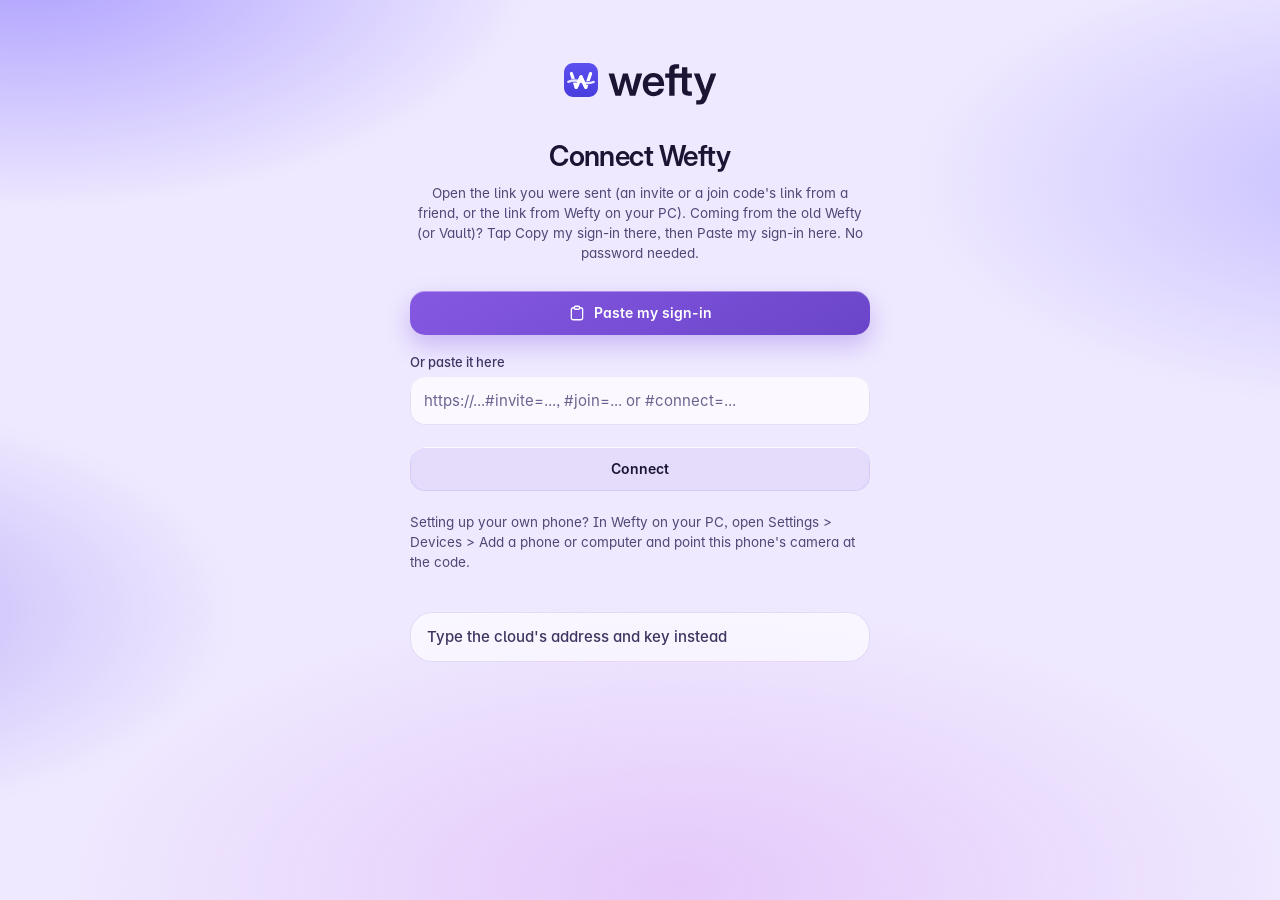
==== commit 6744c3cc: "Wefty 2.0 preview: fixes from the owner's first look (part 2) Co-Authored-By: Claude Opus 5.5 <norep" ====
--- a/beta/index.html
+++ b/beta/index.html
@@ -328,6 +328,7 @@
   <script src="glass/editor.js"></script>
   <script src="glass/chat.js"></script>
   <script src="glass/share.js"></script>
+  <script src="glass/send.js"></script>
   <script src="glass/study.js"></script>
   <script src="glass/notetaker.js"></script>
   <script src="glass/settings.js"></script>
--- a/beta/glass/glass.css
+++ b/beta/glass/glass.css
@@ -50,7 +50,7 @@
   --page: light-dark(rgba(255, 255, 255, .78), rgba(255, 255, 255, .07));
   --field: light-dark(rgba(255, 255, 255, .72), rgba(255, 255, 255, .06));
   --sunken: light-dark(rgba(110, 80, 200, .07), rgba(0, 0, 0, .28));
-  --raised: light-dark(rgba(252, 250, 255, .94), rgba(38, 30, 70, .9));
+  --raised: light-dark(rgb(252, 250, 255), rgb(36, 28, 67));  /* (what floats: menus, tips, popovers. Opaque: no words from under it ever show through, the owner's first look) */
   --selected: light-dark(#ffffff, rgba(255, 255, 255, .16));
   --line: light-dark(rgba(110, 80, 200, .16), rgba(255, 255, 255, .10));
   --line-soft: light-dark(rgba(110, 80, 200, .10), rgba(255, 255, 255, .07));
@@ -155,12 +155,20 @@
 html[data-look="glass"][data-tod="morning"] #g-aurora .tl-m,
 html[data-look="glass"][data-tod="day"] #g-aurora .tl-d,
 html[data-look="glass"][data-tod="night"] #g-aurora .tl-n { opacity: 1; }
-html[data-look="glass"] #g-aurora .tl-m { background: radial-gradient(38% 26% at 18% 14%, rgba(198, 96, 178, .65), rgba(198, 96, 178, 0) 70%), radial-gradient(34% 24% at 88% 30%, rgba(240, 146, 112, .36), rgba(240, 146, 112, 0) 70%), radial-gradient(46% 30% at 52% 82%, rgba(170, 92, 240, .29), rgba(170, 92, 240, 0) 70%), radial-gradient(30% 22% at 8% 62%, rgba(128, 72, 196, .36), rgba(128, 72, 196, 0) 70%); }
-html[data-look="glass"] #g-aurora .tl-d { background: radial-gradient(38% 26% at 18% 14%, rgba(132, 86, 224, .74), rgba(132, 86, 224, 0) 70%), radial-gradient(34% 24% at 88% 30%, rgba(92, 78, 222, .48), rgba(92, 78, 222, 0) 70%), radial-gradient(46% 30% at 52% 82%, rgba(170, 92, 240, .31), rgba(170, 92, 240, 0) 70%), radial-gradient(30% 22% at 8% 62%, rgba(80, 60, 190, .36), rgba(80, 60, 190, 0) 70%); }
-html[data-look="glass"] #g-aurora .tl-n { background: radial-gradient(38% 26% at 18% 14%, rgba(90, 58, 192, .53), rgba(90, 58, 192, 0) 70%), radial-gradient(34% 24% at 88% 30%, rgba(54, 50, 168, .34), rgba(54, 50, 168, 0) 70%), radial-gradient(46% 30% at 52% 82%, rgba(110, 62, 198, .18), rgba(110, 62, 198, 0) 70%), radial-gradient(30% 22% at 8% 62%, rgba(42, 32, 126, .36), rgba(42, 32, 126, 0) 70%); }
-html[data-look="glass"][data-theme="light"] #g-aurora .tl-d { background: radial-gradient(38% 26% at 18% 14%, rgba(150, 105, 255, .62), rgba(150, 105, 255, 0) 70%), radial-gradient(34% 24% at 88% 30%, rgba(186, 140, 255, .46), rgba(186, 140, 255, 0) 70%), radial-gradient(46% 30% at 52% 82%, rgba(255, 150, 220, .42), rgba(255, 150, 220, 0) 70%), radial-gradient(30% 22% at 8% 62%, rgba(140, 110, 250, .40), rgba(140, 110, 250, 0) 70%); }
-html[data-look="glass"][data-theme="light"] #g-aurora .tl-m { background: radial-gradient(38% 26% at 18% 14%, rgba(255, 140, 200, .56), rgba(255, 140, 200, 0) 70%), radial-gradient(34% 24% at 88% 30%, rgba(255, 190, 140, .42), rgba(255, 190, 140, 0) 70%), radial-gradient(46% 30% at 52% 82%, rgba(190, 130, 255, .38), rgba(190, 130, 255, 0) 70%), radial-gradient(30% 22% at 8% 62%, rgba(160, 120, 250, .38), rgba(160, 120, 250, 0) 70%); }
-html[data-look="glass"][data-theme="light"] #g-aurora .tl-n { background: radial-gradient(38% 26% at 18% 14%, rgba(120, 100, 255, .56), rgba(120, 100, 255, 0) 70%), radial-gradient(34% 24% at 88% 30%, rgba(150, 140, 255, .44), rgba(150, 140, 255, 0) 70%), radial-gradient(46% 30% at 52% 82%, rgba(210, 140, 240, .34), rgba(210, 140, 240, 0) 70%), radial-gradient(30% 22% at 8% 62%, rgba(120, 100, 240, .38), rgba(120, 100, 240, 0) 70%); }
+/* (the tints are tokens, so a screen opened over the app can paint the same canvas: --g-canvas-image, below) */
+html[data-look="glass"][data-theme="dark"] {
+  --g-aurora-m: radial-gradient(38% 26% at 18% 14%, rgba(198, 96, 178, .65), rgba(198, 96, 178, 0) 70%), radial-gradient(34% 24% at 88% 30%, rgba(240, 146, 112, .36), rgba(240, 146, 112, 0) 70%), radial-gradient(46% 30% at 52% 82%, rgba(170, 92, 240, .29), rgba(170, 92, 240, 0) 70%), radial-gradient(30% 22% at 8% 62%, rgba(128, 72, 196, .36), rgba(128, 72, 196, 0) 70%);
+  --g-aurora-d: radial-gradient(38% 26% at 18% 14%, rgba(132, 86, 224, .74), rgba(132, 86, 224, 0) 70%), radial-gradient(34% 24% at 88% 30%, rgba(92, 78, 222, .48), rgba(92, 78, 222, 0) 70%), radial-gradient(46% 30% at 52% 82%, rgba(170, 92, 240, .31), rgba(170, 92, 240, 0) 70%), radial-gradient(30% 22% at 8% 62%, rgba(80, 60, 190, .36), rgba(80, 60, 190, 0) 70%);
+  --g-aurora-n: radial-gradient(38% 26% at 18% 14%, rgba(90, 58, 192, .53), rgba(90, 58, 192, 0) 70%), radial-gradient(34% 24% at 88% 30%, rgba(54, 50, 168, .34), rgba(54, 50, 168, 0) 70%), radial-gradient(46% 30% at 52% 82%, rgba(110, 62, 198, .18), rgba(110, 62, 198, 0) 70%), radial-gradient(30% 22% at 8% 62%, rgba(42, 32, 126, .36), rgba(42, 32, 126, 0) 70%);
+}
+html[data-look="glass"][data-theme="light"] {
+  --g-aurora-m: radial-gradient(38% 26% at 18% 14%, rgba(255, 140, 200, .56), rgba(255, 140, 200, 0) 70%), radial-gradient(34% 24% at 88% 30%, rgba(255, 190, 140, .42), rgba(255, 190, 140, 0) 70%), radial-gradient(46% 30% at 52% 82%, rgba(190, 130, 255, .38), rgba(190, 130, 255, 0) 70%), radial-gradient(30% 22% at 8% 62%, rgba(160, 120, 250, .38), rgba(160, 120, 250, 0) 70%);
+  --g-aurora-d: radial-gradient(38% 26% at 18% 14%, rgba(150, 105, 255, .62), rgba(150, 105, 255, 0) 70%), radial-gradient(34% 24% at 88% 30%, rgba(186, 140, 255, .46), rgba(186, 140, 255, 0) 70%), radial-gradient(46% 30% at 52% 82%, rgba(255, 150, 220, .42), rgba(255, 150, 220, 0) 70%), radial-gradient(30% 22% at 8% 62%, rgba(140, 110, 250, .40), rgba(140, 110, 250, 0) 70%);
+  --g-aurora-n: radial-gradient(38% 26% at 18% 14%, rgba(120, 100, 255, .56), rgba(120, 100, 255, 0) 70%), radial-gradient(34% 24% at 88% 30%, rgba(150, 140, 255, .44), rgba(150, 140, 255, 0) 70%), radial-gradient(46% 30% at 52% 82%, rgba(210, 140, 240, .34), rgba(210, 140, 240, 0) 70%), radial-gradient(30% 22% at 8% 62%, rgba(120, 100, 240, .38), rgba(120, 100, 240, 0) 70%);
+}
+html[data-look="glass"] #g-aurora .tl-m { background: var(--g-aurora-m); }
+html[data-look="glass"] #g-aurora .tl-d { background: var(--g-aurora-d); }
+html[data-look="glass"] #g-aurora .tl-n { background: var(--g-aurora-n); }
 html[data-look="glass"][data-black] #g-aurora { display: none; }
 @keyframes g-drift { to { transform: translate3d(-5%, 4%, 0) scale(1.07); } }
 html[data-look="glass"].lite #g-aurora, html[data-look="glass"].calm #g-aurora { animation: none; will-change: auto; }
@@ -295,7 +303,9 @@
   background: linear-gradient(105deg, rgba(255, 255, 255, 0) 35%, rgba(255, 255, 255, .2) 50%, rgba(255, 255, 255, 0) 65%); transform: translateX(-130%);
 }
 @media (hover: hover) { html[data-look="glass"] .btn:hover::after { transform: translateX(130%); transition: transform .8s var(--g-ease); } }
-html[data-look="glass"] .btn:hover:not(:disabled)::before, html[data-look="glass"] .fab:hover::before { opacity: 1; }
+/* (R2-04: a hover only where there is one: a phone keeps :hover on what was tapped last, and white words on a washed
+   primary read under 4.5 to 1) */
+@media (hover: hover) { html[data-look="glass"] .btn:hover:not(:disabled)::before, html[data-look="glass"] .fab:hover::before { opacity: 1; } }
 /* A hover lifts the button a pixel on the spring, as the tiles and cards lift (a finger has no hover: nothing here for it). */
 @media (hover: hover) {
   html[data-look="glass"] .btn { transition: transform .2s var(--g-spring); }
@@ -303,7 +313,7 @@
 }
 html[data-look="glass"] .btn:active:not(:disabled) { transform: scale(.96); transition-duration: var(--d-press); }
 html[data-look="glass"] .btn.primary {
-  --g-lift: rgba(255, 255, 255, .22);
+  --g-lift: rgba(255, 255, 255, .08);
   color: var(--on-primary); background: var(--g-grad);
   box-shadow: inset 0 1px 0 rgba(255, 255, 255, .35), 0 10px 24px var(--g-glow);
 }
@@ -317,6 +327,22 @@
 html[data-look="glass"] .btn.danger { --g-lift: rgba(255, 255, 255, .12); background: var(--danger-fill); color: var(--on-danger-fill); box-shadow: inset 0 0 0 1px light-dark(transparent, rgba(255, 163, 163, .35)); }
 html[data-look="glass"] .btn.danger-quiet { background: transparent; box-shadow: none; color: var(--danger); --g-lift: var(--danger-soft); }
 html[data-look="glass"] .btn:disabled { opacity: .45; }
+/* ---- round-2 merge (additive): the classic hover colours (.btn.primary:hover:not(:disabled) and .btn.tonal's, one
+   class more specific than the rules above) took the gradient away from a hovered button, and a phone keeps :hover on
+   what was last tapped, so a sheet's Save went flat after a tap. The hover here is the light layer (::before) only. */
+html[data-look="glass"] .btn.primary:hover:not(:disabled) { background: var(--g-grad); }
+html[data-look="glass"] .btn.tonal:hover:not(:disabled) { background: var(--g-grad-soft); }
+html[data-look="glass"] .btn.danger:hover:not(:disabled) { filter: none; }
+/* ---- end of the round-2 merge block */
+/* ---- round-2 fixes (R2-10): the primary's sheen sweeps on a press too, so a finger sees it (glass/shell.js puts .g-sweep on
+   the pressed primary for .7 s; a quick tap never cuts the sweep short). Off in lite and calm, as the hover's is. */
+html[data-look="glass"] :is(.btn.primary, .fab).g-sweep::after { transform: translateX(130%); transition: transform .7s var(--g-ease); }
+html[data-look="glass"] .fab::after {
+  content: ""; position: absolute; inset: 0; border-radius: inherit; pointer-events: none;
+  background: linear-gradient(105deg, rgba(255, 255, 255, 0) 35%, rgba(255, 255, 255, .26) 50%, rgba(255, 255, 255, 0) 65%); transform: translateX(-130%);
+}
+html[data-look="glass"]:is(.lite, .calm) .fab::after { display: none; }
+/* ---- end of the round-2 fixes block */
 
 html[data-look="glass"] .icon-btn { border-radius: 15px; transition: transform var(--d-press) var(--g-ease); }
 html[data-look="glass"] .icon-btn:active { transform: scale(.9); }
@@ -332,7 +358,9 @@
 }
 html[data-look="glass"] .fab:hover { background: var(--g-grad); }
 html[data-look="glass"] .fab:active { background: var(--g-grad); transform: scale(.9); }
-@media (max-width: 899px) { html[data-look="glass"] .fab { bottom: calc(var(--g-bar-space) + 12px); } }
+/* (R2-06: the + is placed against the screen, as the floating tab bar is, so it sits 12 px above the bar whatever the
+   screen's height or the text size: placed against the screen's scrolling box it could end under the bar, or off screen) */
+@media (max-width: 899px) { html[data-look="glass"] .fab { position: fixed; bottom: calc(14px + 70px + 12px + var(--safe-bottom)); } }
 
 /* Fields (a box can't carry a light layer of its own, so the focus ring and hover edge simply change). */
 html[data-look="glass"] .field {
@@ -488,7 +516,7 @@
 html[data-look="glass"] .app-head > .icon-btn, html[data-look="glass"] .app-head .head-home { border-radius: 15px; }
 html[data-look="glass"] .app-head .head-mark { filter: drop-shadow(0 6px 14px var(--g-glow)); }
 html[data-look="glass"] .av {
-  background: linear-gradient(150deg, #9a6cf2, #5b3bb8); color: #fff;
+  background: linear-gradient(150deg, #9466ee, #5636b2); color: #fff;  /* (round 2: a step deeper, so the white letter reads 4.5 to 1 wherever it sits) */
   box-shadow: inset 0 1px 0 rgba(255, 255, 255, .35), 0 0 0 2px light-dark(rgba(124, 91, 224, .35), rgba(214, 196, 255, .35));
 }
 html[data-look="glass"] .me { transition: transform .16s var(--g-spring); }
@@ -496,6 +524,32 @@
 html[data-look="glass"] .me.on { background: var(--accent-soft); }
 @media (hover: hover) { html[data-look="glass"] .me:hover .av { box-shadow: inset 0 1px 0 rgba(255, 255, 255, .35), 0 0 0 2px var(--accent), 0 6px 16px var(--g-glow); } }
 html[data-look="glass"] .av .dot { box-shadow: 0 0 0 2.5px var(--bg); }
+
+/* ---- round-2 fixes (R2-03): one top row on every tab of a phone. Today, Notes (and a folder in it) and Share put the row at
+   the same top, 44 px tall, and your picture in exactly the same place (its round on the 16 px gutter: the heads all end
+   12 px past it, where the classic look puts the picture by the screen's edge); Today's search and ⋯ are the same glass
+   circles as Notes'. (The picture is taken out of the row's flow, so a long title or Notes' Search pill never moves it.) */
+@media (max-width: 899px) {
+  html[data-look="glass"] main.view :is(header.app-head.page-head, .list-column > .list-title):has(> .head-me) {
+    position: relative; align-items: flex-start; min-height: calc(60px + var(--safe-top));
+    padding-top: calc(8px + var(--safe-top)); padding-right: 57px;
+  }
+  html[data-look="glass"] main.view :is(header.app-head.page-head, .list-column > .list-title) > .head-me {
+    position: absolute; top: calc(8px + var(--safe-top)); right: 7px; margin: 0;
+  }
+  html[data-look="glass"] main.view header.app-head.page-head:has(> .head-me) > :is(.icon-btn, .head-home, .btn),
+  html[data-look="glass"] main.view .list-column > .list-title:has(> .head-me) > :is(.list-tools, .title-back) { align-self: flex-start; }
+  html[data-look="glass"] main.view header.app-head.page-head:has(> .head-me) .head-title { padding-top: 5px; }
+  html[data-look="glass"] main.view .list-column > .list-title:has(> .head-me) .title-stack { min-height: 44px; align-content: center; }
+  html[data-look="glass"] main.view .list-column > .list-title:has(> .head-me) .crumbs:not([hidden]) ~ .title-line { margin-bottom: 0; }
+  html[data-look="glass"] main.view header.app-head.page-head > :is(.today-search, .today-more) {
+    width: 44px; height: 44px; border-radius: 22px; color: var(--text-2);
+    background: var(--gn-chip-fill, light-dark(rgba(255, 255, 255, .62), rgba(255, 255, 255, .055)));
+    box-shadow: inset 0 1px 0 var(--g-hi), inset 0 0 0 1px var(--gn-chip-ring, light-dark(rgba(110, 80, 200, .14), rgba(255, 255, 255, .08)));
+  }
+  html[data-look="glass"] main.view header.app-head.page-head > .today-search { margin-right: 6px; }
+}
+/* ---- end of the round-2 fixes block */
 
 /* ================================================================== motion primitives (V.motion, glass/motion.js) */
 
@@ -545,6 +599,113 @@
   html[data-look="glass"] .list-go { min-height: 44px; margin: -13px -6px; }
 }
 
+/* ================================================================== the owner's first look at the preview (the 2.0 hotfix) */
+
+/* -- A screen opened over a screen is never see-through. Glass makes the app's own --page, --card and --surface-2 soft tints
+   (the aurora shows through the cards on a tab), but the classic full-screen layers paint --page as their page: the
+   note-taker's screens, the study screen and Help on a phone were see-through, and the owner read Chat through the
+   note-taker (and pressed Start listening through it, aiming at the Chat tab). Each of them now paints the app's own canvas:
+   its base colour and the aurora's tint of the time of day (a still copy of #g-aurora, which is 150% of the screen and
+   centred), never a glass fill. From 700 px they're dialogs: the scrim stays, and their card is opaque glass. (The note's
+   page, editor.css's --g-ed-sky, and the drawing screen were opaque already; sheets sit on the scrim, with blur.) */
+html[data-look="glass"] {
+  --g-aurora: var(--g-aurora-d);
+  --g-solid: light-dark(rgb(250, 247, 255), rgb(30, 23, 57));  /* an opaque glass card (a dialog on the scrim) */
+}
+html[data-look="glass"][data-tod="morning"] { --g-aurora: var(--g-aurora-m); }
+html[data-look="glass"][data-tod="night"] { --g-aurora: var(--g-aurora-n); }
+html[data-look="glass"][data-black] { --g-aurora: none; --g-solid: light-dark(rgb(250, 247, 255), rgb(14, 11, 26)); }
+@media (max-width: 699px) {
+  html[data-look="glass"] :is(.nt-layer, .layer.study-layer),
+  html[data-look="glass"] .layer.help-layer > .help-sheet {
+    background-color: var(--bg); background-image: var(--g-aurora); background-size: 150% 150%; background-position: 50% 50%; background-repeat: no-repeat;
+  }
+  /* (Help is a sheet that fills the screen: opaque, so its blur would only cost frames, and square, so no corner of the page
+     under it shows) */
+  html[data-look="glass"] .layer.help-layer > .help-sheet { -webkit-backdrop-filter: none; backdrop-filter: none; border-radius: 0; }
+  /* While the note-taker listens, Wefty's floating tab bar stays in reach under its screen (js/notetaker.js placeLayer): the
+     screen under it is put out of sight (it can't be used meanwhile: notetaker.js makes it inert), so the room round the
+     floating bar is the canvas, not a strip of the page under the note-taker. */
+  html[data-look="glass"]:has(#layers > .nt-layer.shown[data-tabs=below]) #app > main.view { opacity: 0; }
+}
+/* (the note-taker's own --page is a tint over that page; its foot sits on the same page, not on a second tint) */
+html[data-look="glass"] .nt-foot { background: transparent; }
+@media (min-width: 700px) {
+  html[data-look="glass"] :is(.nt, .layer.study-layer > .study, .layer.help-layer > .help-sheet) {
+    background: var(--g-solid); -webkit-backdrop-filter: none; backdrop-filter: none;
+    border: 0; box-shadow: inset 0 1px 0 var(--g-hi), inset 0 0 0 1px var(--g-ring), var(--shadow-3);
+  }
+}
+/* The note-taker's bar across the top while it listens with its screen hidden: opaque (the page scrolls under it). */
+html[data-look="glass"] .nt-strip { background: linear-gradient(light-dark(var(--accent), var(--accent-soft)), light-dark(var(--accent), var(--accent-soft))), var(--surface); }
+
+/* -- Text fields: no box drawn round the words (the owner: a hard, bright, square-cornered rectangle inside the rounded composer,
+   and round a note's title). The classic look takes the browser's ring off its own text fields (the title, Chat's box, the
+   editor's boxes, Notes' search: their container shows where the typing goes) and glass's ring above brought it back. A
+   rounded field (.field) shows its own soft ring (inset, following its corners); a field inside a container shows none and
+   the container glows. With the keyboard (Tab: html.g-kbd, glass/shell.js) there's always a clear rounded ring. */
+html[data-look="glass"] :where(textarea, input:not([type=checkbox], [type=radio], [type=button], [type=submit], [type=reset], [type=range], [type=color], [type=file], [type=image]), [contenteditable]:not([contenteditable="false"])):not(.field):focus-visible { outline: none; box-shadow: none; }
+html[data-look="glass"] .field:focus-visible { outline: none; }
+html.g-kbd[data-look="glass"] .field:focus-visible { outline: 2px solid var(--focus); outline-offset: 2px; }
+/* a note's title: nothing on a touch screen or a click (the caret says it), a rounded ring for the keyboard */
+html[data-look="glass"] .note-title { border-radius: 12px; }
+html.g-kbd[data-look="glass"] .note-title:focus-visible { box-shadow: 0 0 0 2px var(--focus), 0 0 0 6px light-dark(rgba(124, 91, 224, .16), rgba(178, 164, 238, .2)); }
+/* Chat's box: a soft glow on its own rounded edge while it has the typing, a clear ring with the keyboard */
+html[data-look="glass"] .chat-box:focus-within {
+  border-color: var(--accent-line);
+  box-shadow: 0 0 0 4px light-dark(rgba(124, 91, 224, .12), rgba(150, 108, 240, .16)), 0 10px 28px light-dark(rgba(118, 74, 220, .14), rgba(118, 74, 220, .22));
+}
+html.g-kbd[data-look="glass"] .chat-box:focus-within { border-color: var(--focus); box-shadow: 0 0 0 2px var(--focus), 0 0 0 6px light-dark(rgba(124, 91, 224, .16), rgba(178, 164, 238, .2)); }
+/* Notes' search box (notes.css lights it): the keyboard's ring too */
+html.g-kbd[data-look="glass"] .search-box:focus-within { box-shadow: 0 0 0 2px var(--focus); }
+
+/* -- A phone's floating tab bar while the on-screen keyboard is up (a text field has the typing and the screen got shorter:
+   html.g-typing, glass/shell.js): it slides down out of the way and fades, and comes back when the keyboard goes, so it never
+   sits on the keyboard taking the room (the owner's New chat). The screen under it gets that room, and the fade under the
+   bar goes with it. (Classic is left as it is.) */
+@media (max-width: 899px) {
+  html[data-look="glass"] #app > nav.tabs { transition: transform .46s var(--g-slide), opacity .26s var(--g-ease); }
+  html.g-typing[data-look="glass"] #app > nav.tabs {
+    transform: translateY(calc(100% + 14px + var(--safe-bottom))); opacity: 0; pointer-events: none;
+    transition: transform .28s var(--g-in), opacity .2s var(--g-ease);
+  }
+  html.g-typing[data-look="glass"] { --g-bar-space: 0px; }
+  html[data-look="glass"] #app.ready:not(.gate)::after { transition: opacity .26s var(--g-ease); }
+  html.g-typing[data-look="glass"] #app.ready:not(.gate)::after { opacity: 0; }
+  html.g-typing[data-look="glass"] .fab { bottom: calc(12px + var(--safe-bottom)); }
+  html.g-typing[data-look="glass"].calm #app > nav.tabs { transform: none; }
+}
+
+/* -- Pull to sync's pill, on every screen that has the pull (glass/shell.js pullSync; Notes' own is notes.css's, the same look):
+   "Pull to sync", a little pop when letting go will sync, a thread that spins while it syncs, then a tick and "Synced", or the
+   app's own state in words, amber offline and red when it couldn't. */
+html[data-look="glass"] .g-pull-hint.g-pull-pill {
+  left: 50%; right: auto; translate: -50% 0; top: calc(10px + var(--safe-top, 0px)); z-index: 3; width: max-content; height: 36px; padding: 0 14px;
+  display: flex; align-items: center; justify-content: center; gap: 8px; border-radius: 18px; color: var(--text-2);
+  background: var(--raised); box-shadow: inset 0 1px 0 var(--g-hi), inset 0 0 0 1px var(--g-ring), 0 8px 20px light-dark(rgba(76, 52, 160, .14), rgba(4, 2, 14, .4));
+}
+html[data-look="glass"] [data-phase] > .g-pull-hint.g-pull-pill::before { content: ""; flex: none; width: 14px; height: 14px; border-radius: 50%; box-sizing: border-box; }
+html[data-look="glass"] [data-phase="pull"] > .g-pull-hint.g-pull-pill::before, html[data-look="glass"] [data-phase="ready"] > .g-pull-hint.g-pull-pill::before { display: none; }
+html[data-look="glass"] [data-phase="ready"] > .g-pull-hint.g-pull-pill { color: var(--accent-ink); animation: g-pill-pop .42s var(--g-spring); }
+html[data-look="glass"] [data-phase="syncing"] > .g-pull-hint.g-pull-pill::before { border: 2px solid var(--accent-line); border-top-color: var(--accent); animation: g-pill-spin .8s linear infinite; }
+html[data-look="glass"] [data-phase="synced"] > .g-pull-hint.g-pull-pill { color: var(--ok); animation: g-pill-pop2 .42s var(--g-spring); }
+html[data-look="glass"] [data-phase="synced"] > .g-pull-hint.g-pull-pill::before {
+  width: 16px; height: 16px; background: var(--ok);
+  -webkit-mask: url("data:image/svg+xml,%3Csvg xmlns='http://www.w3.org/2000/svg' viewBox='0 0 24 24'%3E%3Cpath d='m5 12.5 4.5 4.5L19 7.5' fill='none' stroke='%23000' stroke-width='3' stroke-linecap='round' stroke-linejoin='round'/%3E%3C/svg%3E") center / contain no-repeat;
+  mask: url("data:image/svg+xml,%3Csvg xmlns='http://www.w3.org/2000/svg' viewBox='0 0 24 24'%3E%3Cpath d='m5 12.5 4.5 4.5L19 7.5' fill='none' stroke='%23000' stroke-width='3' stroke-linecap='round' stroke-linejoin='round'/%3E%3C/svg%3E") center / contain no-repeat;
+}
+html[data-look="glass"] [data-phase="offline"] > .g-pull-hint.g-pull-pill { color: var(--warn); }
+html[data-look="glass"] [data-phase="offline"] > .g-pull-hint.g-pull-pill::before { background: var(--warn); width: 8px; height: 8px; }
+html[data-look="glass"] [data-phase="error"] > .g-pull-hint.g-pull-pill { color: var(--danger); }
+html[data-look="glass"] [data-phase="error"] > .g-pull-hint.g-pull-pill::before { background: var(--danger); width: 8px; height: 8px; }
+html[data-look="glass"] .list-column[data-phase="offline"] > .g-pull-hint.gn-pull { color: var(--warn); }
+html[data-look="glass"] .list-column[data-phase="error"] > .g-pull-hint.gn-pull { color: var(--danger); }
+@keyframes g-pill-spin { to { transform: rotate(360deg); } }
+@keyframes g-pill-pop { from { scale: .86; } }
+@keyframes g-pill-pop2 { from { scale: .86; } }
+html[data-look="glass"]:is(.calm, .lite) .g-pull-hint.g-pull-pill { animation: none; }
+html[data-look="glass"].calm [data-phase="syncing"] > .g-pull-hint.g-pull-pill::before { animation: none; }
+
 /* ================================================================== lite and calm */
 
 html[data-look="glass"].lite *, html[data-look="glass"].lite *::before, html[data-look="glass"].lite *::after { transition-duration: min(var(--g-lite-cap, .14s), 1s); }
--- a/beta/glass/today.css
+++ b/beta/glass/today.css
@@ -89,6 +89,12 @@
 }
 html[data-look="glass"] .page.today .wday.today:not([aria-selected=true]) { background: none; }
 html[data-look="glass"] .page.today .wd-label { font-size: 13px; line-height: 16px; transition: color .25s var(--g-ease); }
+/* (2.0 hotfix: a day's label is always one line, so every day card is the same height with bigger text too: today's date is a
+   step smaller beside "Today", a dot in the corner takes less room, and a label that still can't fit ends in "…") */
+html[data-look="glass"] .page.today .wd-label { white-space: nowrap; overflow: hidden; text-overflow: ellipsis; min-width: 0; }
+html[data-look="glass"] .page.today .wd-label .g-wd-date { font-size: 11.5px; font-weight: 500; letter-spacing: -.005em; }
+html[data-look="glass"] .page.today .wday:has(.wd-dots) .wd-label { padding-right: 15px; }
+html[data-look="glass"] .page.today .wd-dots { top: 8px; right: 8px; }
 html[data-look="glass"] .page.today .wday.today:not([aria-selected=true]) .wd-label { color: var(--accent-ink); }
 html[data-look="glass"] .page.today .wd-item { font-size: 14px; color: var(--text-2); }
 /* the picked day: the sliding highlight sits behind it (glass/today.js), its words are white on it */
@@ -431,3 +437,22 @@
 
 /* ================================================================== touch targets (round 1 fix) */
 html[data-look="glass"] .page.today button.test-text { min-height: 44px; }
+
+/* ================================================================== round-2 fixes (the fixer's block)
+   Quick actions' names on one line each on a small phone or with bigger text: never broken at the hyphen ("Note-/taker")
+   and never a word a line ("New/note"): the name may use a little of the gap beside its tile, and its type is a step
+   smaller where the row is narrow (the row is a container: bigger text narrows it too). */
+@media (max-width: 899px) {
+  html[data-look="glass"] .page.today .today-tile { overflow: visible; }
+  html[data-look="glass"] .page.today .today-tile .tile-text { margin: 0 -6px; min-width: 0; }
+  html[data-look="glass"] .page.today .today-tile .tile-label, html[data-look="glass"] .page.today .today-tile.big .tile-label {
+    display: block; white-space: nowrap; overflow: visible; -webkit-line-clamp: none; line-clamp: none; text-align: center; hyphens: manual;
+  }
+}
+@container (max-width: 350px) {
+  html[data-look="glass"] .page.today .today-tile .tile-label, html[data-look="glass"] .page.today .today-tile.big .tile-label { font-size: 11.5px; }
+}
+@container (max-width: 300px) {
+  html[data-look="glass"] .page.today .today-tile .tile-label, html[data-look="glass"] .page.today .today-tile.big .tile-label { font-size: 11px; letter-spacing: -.01em; }
+}
+/* ---- end of the round-2 fixes block */
--- a/beta/glass/notes.css
+++ b/beta/glass/notes.css
@@ -1,16 +1,210 @@
 /* Wefty 2.0 "glass", area: Notes. This file belongs to the Notes builder; nobody else edits it.
-   Notes (js/notes.js, organise.js, drag.js): the list and its cards, folders and chips, swipe, hold to peek, a card growing open into the note, the pick bar, the empty folder.
-   Rules (vault/web/glass/README.md has the rest): every rule starts with html[data-look="glass"]; use the tokens in
+   Notes (js/notes.js, organise.js, drag.js): the list and its cards, folders and chips, swipe, a card growing open into
+   the note, the pick bar, the empty folder.
+   Rules (vault/web/glass/README.txt has the rest): every rule starts with html[data-look="glass"]; use the tokens in
    glass.css (--g-*, and the app's own names, which glass redefines); only transform and opacity animate; call
-   V.motion's helpers instead of writing your own; nothing here changes the classic look. */
-
-/* ================================================================== the glass edge on cards and panels (round 1 fixes; the rest of Notes is round 2) */
-
-/* A phone's note cards: no 1 px border and no flat fill; the glass fill, the light along the edge, the soft shadow. */
+   V.motion's helpers instead of writing your own; nothing here changes the classic look.
+
+   How it is made: js/notes.js draws the list again at every change (a sync, a pin, a search), and the chips and the
+   folder rail with it, so nothing here relies on a CSS transition running on a part drawn a moment ago. The styles are
+   how things LOOK; the moving (the list's entrance, the chips' sliding pill, the cards that close up after a swipe, a
+   fold opening, the card that grows into the note) is glass/notes.js, which plays it with Web Animations at the moment
+   it happens. Cards, the pick bar's boxes and the fold chevrons keep their element between draws only while picking or
+   folding, and there CSS transitions do the work.
+
+   One gutter: the list, the chips, the cards, the folds and the search row share the list column's 16 px on a phone
+   (the same as Today's page); everything inside a card starts 16 px in. Phone = up to 899 px, wide = 900 px and more. */
+
+/* ================================================================== tokens that are Notes' own */
+
+html[data-look="glass"] {
+  --gn-gap: 10px;                                       /* between cards (the board's) */
+  --gn-chip-h: 40px;                                    /* a filter chip: 40 px tall, 44 to a finger with its ::after */
+  --gn-chip-fill: light-dark(rgba(255, 255, 255, .62), rgba(255, 255, 255, .055));
+  --gn-chip-ring: light-dark(rgba(110, 80, 200, .14), rgba(255, 255, 255, .08));
+  --gn-hair: light-dark(rgba(110, 80, 200, .14), rgba(255, 255, 255, .09));
+  --gn-meta-fill: light-dark(rgba(110, 80, 200, .07), rgba(255, 255, 255, .06));
+  --gn-meta-ring: light-dark(rgba(110, 80, 200, .14), rgba(255, 255, 255, .09));
+  --gn-tag: light-dark(#5a36c9, #c7bbf5);
+  --gn-box-line: light-dark(rgba(90, 60, 190, .5), rgba(214, 200, 255, .45));
+  --gn-box-fill: light-dark(rgba(255, 255, 255, .85), rgba(255, 255, 255, .04));
+  --gn-box-on: linear-gradient(150deg, light-dark(#9672f2, #b9a6ff), light-dark(#6a45c9, #7f5be0));
+  --gn-check: light-dark(#ffffff, #1b0f3d);
+  --gn-picked-wash: light-dark(rgba(124, 91, 224, .1), rgba(150, 108, 240, .12));
+  --gn-picked-ring: light-dark(rgba(106, 69, 201, .55), rgba(214, 196, 255, .7));
+  --gn-row-hover: light-dark(rgba(110, 80, 200, .06), rgba(255, 255, 255, .045));
+  --gn-weft: light-dark(#7c5be0, #9c82ec);
+  --gn-pin-back: linear-gradient(90deg, rgba(150, 108, 240, .7), rgba(98, 66, 200, .2));
+  --gn-trash-back: linear-gradient(270deg, rgba(232, 84, 112, .72), rgba(190, 60, 90, .18));
+}
+/* the card under a finger that swipes it: opaque, so what's behind (the colour that says what letting go does) can't show
+   through its glass; the shell a card grows into, as the note's page */
+html[data-look="glass"][data-theme="dark"] {
+  --gn-solid: linear-gradient(155deg, #272043, #18132d 55%, #1d1736);
+  --gn-shell: linear-gradient(180deg, #1a1436 0%, #110d24 55%, #0d0a1d);
+}
+html[data-look="glass"][data-theme="light"] {
+  --gn-solid: linear-gradient(155deg, #ffffff, #f6f2ff 55%, #f9f6ff);
+  --gn-shell: linear-gradient(180deg, #faf7ff 0%, #f3eeff 55%, #efe9ff);
+}
+html[data-look="glass"][data-theme="dark"][data-black] {
+  --gn-solid: linear-gradient(155deg, #1b1630, #0d0b19 55%, #121022);
+  --gn-shell: linear-gradient(180deg, #0f0c1d 0%, #060510 60%, #000);
+}
+
+/* ================================================================== the top row (a phone): the name, Search, the ⋯, your picture */
+
 @media (max-width: 899px) {
+  html[data-look="glass"] .list-column > .list-title { position: relative; min-height: 68px; padding-bottom: 24px; gap: 6px; }
+  html[data-look="glass"] .list-title h1 { font: 700 28px/34px var(--font-display); letter-spacing: -.025em; }
+  /* the thread under the row (the board's weft), drawn by its mask; glass/notes.js draws it in as Notes opens */
+  html[data-look="glass"] .list-column > :is(.list-title, .list-head)::after {
+    content: ""; position: absolute; left: 0; right: 12px; bottom: 5px; height: 12px; pointer-events: none; background: var(--gn-weft); opacity: .9;
+    transform-origin: 0 50%;
+    -webkit-mask: url("data:image/svg+xml,%3Csvg xmlns='http://www.w3.org/2000/svg' viewBox='0 0 360 12' preserveAspectRatio='none'%3E%3Cpath d='M0 6 C 15 1, 30 11, 45 6 S 75 1, 90 6 S 120 11, 135 6 S 165 1, 180 6 S 210 11, 225 6 S 255 1, 270 6 S 300 11, 315 6 S 345 1, 360 6' fill='none' stroke='%23000' stroke-width='1.8' stroke-linecap='round' vector-effect='non-scaling-stroke'/%3E%3C/svg%3E") no-repeat center / 100% 100%;
+    mask: url("data:image/svg+xml,%3Csvg xmlns='http://www.w3.org/2000/svg' viewBox='0 0 360 12' preserveAspectRatio='none'%3E%3Cpath d='M0 6 C 15 1, 30 11, 45 6 S 75 1, 90 6 S 120 11, 135 6 S 165 1, 180 6 S 210 11, 225 6 S 255 1, 270 6 S 300 11, 315 6 S 345 1, 360 6' fill='none' stroke='%23000' stroke-width='1.8' stroke-linecap='round' vector-effect='non-scaling-stroke'/%3E%3C/svg%3E") no-repeat center / 100% 100%;
+  }
+  /* Search and the ⋯ are round glass buttons, as on Today: one way the row looks, whatever the width (the owner's phone
+     showed "No..." beside a "Search" pill, then "Notes" and the circle once a search had closed). Where the row is short of
+     room (a 320 px phone with bigger text) the circles are 40 px and closer together, then the name gets a little smaller:
+     "Notes" is always whole. (The row is a size container for that: glass/notes.js measures nothing.) */
+  html[data-look="glass"] .list-column > .list-title { container: gn-title / inline-size; }
+  html[data-look="glass"] .list-column > .list-title .list-tools { gap: 6px; }
+  html[data-look="glass"] .list-title .list-tools .icon-btn {
+    position: relative; width: 44px; height: 44px; border-radius: 22px; color: var(--text-2); background: var(--gn-chip-fill);
+    box-shadow: inset 0 1px 0 var(--g-hi), inset 0 0 0 1px var(--gn-chip-ring);
+  }
+  html[data-look="glass"] .list-title .list-tools .notes-search .icon { flex: none; width: 20px; height: 20px; }
+  @container gn-title (max-width: 200px) {
+    html[data-look="glass"] .list-column > .list-title .list-tools { gap: 4px; }
+    html[data-look="glass"] .list-title .list-tools .icon-btn { width: 40px; height: 40px; margin-top: 2px; }  /* (44 to a finger: .icon-btn::after) */
+    html[data-look="glass"] .list-column > .list-title .title-line h1 { font-size: clamp(20px, calc((100cqi - 90px) / 2.65), 28px); }
+  }
+  html[data-look="glass"] .list-title .list-tools .notes-more.on { background: var(--accent-soft); color: var(--accent-ink); box-shadow: inset 0 0 0 1px var(--accent-line); }
+  html[data-look="glass"] .list-title .folder-up { border-radius: 15px; }
+  html[data-look="glass"] .list-title .crumbs { margin-bottom: 2px; }
+}
+@media (max-width: 899px) and (hover: hover) {
+  html[data-look="glass"] .list-title .list-tools .icon-btn:hover { box-shadow: inset 0 1px 0 var(--g-hi), inset 0 0 0 1px var(--line-strong); }
+}
+
+/* ================================================================== the search row and its "Try" pills */
+
+html[data-look="glass"] .search-box {
+  border: 0; border-radius: 24px; background: var(--field);
+  box-shadow: inset 0 1px 0 light-dark(rgba(255, 255, 255, .85), rgba(255, 255, 255, .09)), inset 0 0 0 1px var(--line);
+  transition: none;
+}
+html[data-look="glass"] .search-box:focus-within {
+  background: light-dark(rgba(255, 255, 255, .94), rgba(255, 255, 255, .09));
+  box-shadow: inset 0 0 0 1.5px var(--accent), 0 0 0 5px light-dark(rgba(124, 91, 224, .16), rgba(150, 108, 240, .2));
+}
+html[data-look="glass"] .search-box .search:focus-visible { outline: none; box-shadow: none; }  /* (the box itself shows where the typing goes) */
+html[data-look="glass"] .search-clear { border-radius: 50%; }
+html[data-look="glass"] .search-clear:active { transform: scale(.9); transition: transform var(--d-press) var(--g-ease); }
+html[data-look="glass"] .search-hint { border: 0; border-radius: 7px; background: var(--gn-meta-fill); box-shadow: inset 0 0 0 1px var(--gn-meta-ring); }
+html[data-look="glass"] .search-back { border-radius: 15px; }
+html[data-look="glass"] .help-word { color: var(--muted); }
+html[data-look="glass"] .filter-pill {
+  border: 0; border-radius: 17px; background: var(--gn-chip-fill); color: var(--text-2);
+  box-shadow: inset 0 1px 0 var(--g-hi), inset 0 0 0 1px var(--gn-chip-ring); transition: transform var(--d-press) var(--g-ease);
+}
+html[data-look="glass"] .filter-pill:active { transform: scale(.94); }
+@media (hover: hover) { html[data-look="glass"] .filter-pill:hover { background: var(--gn-chip-fill); color: var(--text); box-shadow: inset 0 1px 0 var(--g-hi), inset 0 0 0 1px var(--line-strong); } }
+/* The "Try" pills come in as the row shows (wide: the box focused; a phone: glass/notes.js slides them down in with the field),
+   and only then: .gn-help-in is on for that moment, so they don't come in again at every letter typed (each draws them anew). */
+html[data-look="glass"] .search-help.gn-help-in:not([hidden]) > * { animation: gn-pill-in .36s var(--g-spring) backwards; }
+html[data-look="glass"] .search-help.gn-help-in:not([hidden]) > :nth-child(2) { animation-delay: .03s; }
+html[data-look="glass"] .search-help.gn-help-in:not([hidden]) > :nth-child(3) { animation-delay: .06s; }
+html[data-look="glass"] .search-help.gn-help-in:not([hidden]) > :nth-child(4) { animation-delay: .09s; }
+html[data-look="glass"] .search-help.gn-help-in:not([hidden]) > :nth-child(n+5) { animation-delay: .12s; }
+@keyframes gn-pill-in { from { opacity: 0; transform: translateY(6px) scale(.94); } }
+html[data-look="glass"] .search-found { color: var(--muted); }
+html[data-look="glass"] mark.hit { background: light-dark(rgba(124, 91, 224, .2), rgba(150, 108, 240, .38)); color: inherit; }
+@media (max-width: 899px) {
+  /* A phone's search row takes the title row's place exactly: as tall (76 px and the notch), the same thread under it, the
+     field where the circle was; and the "Try" pills the chips' height. So the list never moves as search opens and closes
+     (glass/notes.js sets the two heights to the title row's and the chips' own as it opens: a folder's name with the
+     folders it's in above it is taller). The field grows out of the circle (glass/notes.js .gn-morph). */
+  html[data-look="glass"] .list-column > .list-head {
+    position: relative; align-items: flex-start; gap: 6px; padding: calc(8px + var(--safe-top)) 0 20px; min-height: calc(76px + var(--safe-top));
+  }
+  html[data-look="glass"] .list-column > .list-head > .search-back { margin-top: 2px; }
+  html[data-look="glass"] .list-column > .search-help { gap: 8px; padding: 8px 16px; min-height: calc(var(--gn-chip-h) + 16px); }
+  html[data-look="glass"] .filter-pill { height: var(--gn-chip-h); border-radius: calc(var(--gn-chip-h) / 2); padding: 0 15px; }
+  html[data-look="glass"] .filter-pill::after { inset: calc((44px - var(--gn-chip-h)) / -2) 0; }
+  /* While it grows (and shrinks back): the title row and the chips stay where they are, fading, with the search row over them */
+  html[data-look="glass"] .list-column.gn-morphing > :is(.list-title, .chips) { display: flex; }
+  html[data-look="glass"] .list-column.gn-morphing > .list-head { display: flex; position: absolute; z-index: 3; margin: 0; }
+  html[data-look="glass"] .list-column.gn-morphing > :is(.search-help, .gn-help-ghost) { position: absolute; z-index: 3; margin: 0; }
+  html[data-look="glass"] .list-column.gn-morphing > .gn-help-ghost { display: flex; pointer-events: none; }
+  html[data-look="glass"] .list-column.gn-morphing .notes-search { opacity: 0; }  /* (the capsule is it meanwhile; it keeps the keyboard's focus) */
+  html[data-look="glass"] .list-column.gn-morphing .search-box { position: relative; z-index: 1; }
+  html[data-look="glass"] .list-column .search-box.gn-bare { background: transparent; box-shadow: none; }
+  /* the glass that grows: two round ends and the middle between them (only moved and stretched, so it stays round) */
+  html[data-look="glass"] .gn-morph { position: absolute; z-index: 0; pointer-events: none; transform-origin: 0 0; }
+  html[data-look="glass"] .gn-morph > i {
+    position: absolute; top: 0; bottom: 0; box-sizing: border-box; background: var(--gn-chip-fill);
+    border: 1px solid var(--gn-chip-ring); border-top-color: light-dark(rgba(255, 255, 255, .9), rgba(255, 255, 255, .12));
+  }
+  html[data-look="glass"] .gn-morph > .gn-l { left: 0; border-right: 0; }
+  html[data-look="glass"] .gn-morph > .gn-m { border-left: 0; border-right: 0; transform-origin: 0 50%; }
+  html[data-look="glass"] .gn-morph > .gn-r { border-left: 0; }
+}
+
+/* ================================================================== the filter chips: a row of glass pills, the picked one under a
+   sliding highlight (glass/notes.js moves .gn-slide; a chip.on without it keeps its own fill, so nothing is ever unlit) */
+
+html[data-look="glass"]:not(.dragging) .list-column > .chips { position: relative; }
+html[data-look="glass"] .list-column > .chips { gap: 8px; padding-top: 8px; padding-bottom: 8px; }
+html[data-look="glass"] .chips .chip {
+  z-index: 1; height: var(--gn-chip-h); padding: 0 15px; border: 0; border-radius: calc(var(--gn-chip-h) / 2); gap: 7px;
+  background: var(--gn-chip-fill); color: var(--text-2); font: 500 14px/1 var(--font);
+  box-shadow: inset 0 1px 0 var(--g-hi), inset 0 0 0 1px var(--gn-chip-ring);
+  transition: transform .14s var(--g-ease), color .22s var(--g-ease);
+}
+html[data-look="glass"] .chips .chip::after { inset: calc((44px - var(--gn-chip-h)) / -2) 0; }
+html[data-look="glass"] .chips .chip:active { transform: scale(.95); }
+html[data-look="glass"] .chips .chip .count { color: var(--muted); }
+html[data-look="glass"] .chips .chip.on {
+  color: #fff; font-weight: 600; background: var(--g-tab-fill);
+  box-shadow: inset 0 1px 0 var(--g-tab-edge), inset 0 0 0 1px light-dark(transparent, rgba(214, 196, 255, .32)), 0 6px 16px light-dark(rgba(110, 70, 220, .28), rgba(98, 66, 200, .32));
+}
+html[data-look="glass"] .chips .chip.on .count, html[data-look="glass"] .chips .chip.on .icon { color: rgba(255, 255, 255, .88); }
+/* (with the highlight there, the picked chip is see-through and its words white on the pill sliding under it) */
+html[data-look="glass"] .chips.gn-slid .chip.on { background: transparent; box-shadow: none; transition: transform .14s var(--g-ease), color .18s linear .1s; }
+html[data-look="glass"] .chips .chip.add { border: 0; box-shadow: inset 0 0 0 1px var(--line-strong); background: transparent; color: var(--text-2); }
+@media (hover: hover) and (pointer: fine) {
+  html[data-look="glass"] .chips .chip:not(.on):hover { transform: translateY(-2px); box-shadow: inset 0 1px 0 var(--g-hi), inset 0 0 0 1px var(--line-strong); }
+}
+html[data-look="glass"] .gn-slide {
+  position: absolute; left: 0; top: 0; z-index: 0; pointer-events: none; transform-origin: 0 0; border-radius: inherit;
+}
+html[data-look="glass"] .gn-slide i {
+  display: block; width: 100%; height: 100%; border-radius: calc(var(--gn-chip-h) / 2); background: var(--g-tab-fill);
+  box-shadow: inset 0 1px 0 var(--g-tab-edge), inset 0 0 0 1px light-dark(transparent, rgba(214, 196, 255, .32)), 0 6px 16px light-dark(rgba(110, 70, 220, .3), rgba(98, 66, 200, .34));
+}
+html[data-look="glass"] .gn-slide[hidden] { display: none; }
+
+/* ================================================================== the list: section names, cards, folds */
+
+html[data-look="glass"] .list-section { color: var(--muted); font: 600 13px/18px var(--font); letter-spacing: .02em; margin: 20px 4px 2px; }
+html[data-look="glass"] .list > .list-section:first-child, html[data-look="glass"] .list > .list-bar + .list-section { margin-top: 6px; }
+html[data-look="glass"] .list-section .count { color: var(--muted); }
+html[data-look="glass"] .list-go { border-radius: 10px; transition: transform var(--d-press) var(--g-ease); }
+html[data-look="glass"] .list-go:active { transform: scale(.95); }
+@media (hover: hover) { html[data-look="glass"] .list-go:hover { background: var(--gn-row-hover); } }
+html[data-look="glass"] .up-section.late { color: var(--danger); }
+
+/* A card (a phone, and the grid view everywhere): glass, the light along its edge, the soft shadow. No blur (list cards
+   never have it). */
+@media (max-width: 899px) {
+  html[data-look="glass"] .list { gap: var(--gn-gap); padding-top: 6px; }
   html[data-look="glass"] button.card {
-    border: 0; background: var(--g-fill) light-dark(rgba(255, 255, 255, .55), transparent); box-shadow: inset 0 1px 0 var(--g-hi), var(--g-shadow);
-    transition: transform .16s var(--g-ease);  /* (a white under the light glass: the small due chips read on it, 4.5 to 1) */
+    gap: 6px; padding: 14px 16px; border: 0; border-radius: 22px; min-height: 64px;
+    background: var(--g-fill) light-dark(rgba(255, 255, 255, .55), transparent); box-shadow: inset 0 1px 0 var(--g-hi), var(--g-shadow);
+    transition: transform .16s var(--g-ease);
+    touch-action: pan-y;  /* (a sideways move is glass/notes.js's swipe; up and down still scroll the list) */
   }
   html[data-look="glass"] button.card::before {
     content: ""; position: absolute; inset: 0; border-radius: inherit; padding: 1px; background: var(--g-edge); pointer-events: none;
@@ -18,11 +212,307 @@
   }
   html[data-look="glass"] button.card:active { transform: scale(.985); }
   html[data-look="glass"] button.card.open { background: linear-gradient(var(--accent-wash), var(--accent-wash)), var(--g-fill) light-dark(rgba(255, 255, 255, .55), transparent); }
-}
-/* A wide screen: the folders and the list are faint glass panels (the aurora shows through), the empty pane a glass card. */
+  html[data-look="glass"] .list.grid button.card { padding: 13px 14px; border-radius: 20px; }
+}
+html[data-look="glass"] .card-title { font: 600 16px/22px var(--font); letter-spacing: -.005em; color: var(--text); }
+html[data-look="glass"] .card-top { gap: 10px; }
+html[data-look="glass"] .card-top .icon.pinned { color: var(--accent-ink); filter: drop-shadow(0 0 6px var(--g-glow)); }
+html[data-look="glass"] .card-snippet { color: var(--text-2); font: 400 14px/20px var(--font); }
+html[data-look="glass"] .card-snippet .snip-head { color: var(--text); }
+html[data-look="glass"] .card-snippet .snip-done { color: var(--muted); text-decoration-color: color-mix(in srgb, var(--muted) 80%, transparent); }
+html[data-look="glass"] .snip-box { border-radius: 4px; border-color: var(--gn-box-line); background: var(--gn-box-fill); }
+html[data-look="glass"] .snip-box.done { background: var(--gn-box-on); border-color: transparent; }
+html[data-look="glass"] .snip-box .icon { color: var(--gn-check); }
+html[data-look="glass"] .card-meta { gap: 6px 10px; margin-top: 4px; color: var(--muted); }
+/* the card's chips: its folder as a small glass label (the board's .fchip), its date, reminder and test as pills */
+html[data-look="glass"] button.card .card-folder {
+  height: 24px; padding: 0 8px; gap: 5px; border-radius: 8px; background: var(--gn-meta-fill); box-shadow: inset 0 0 0 1px var(--gn-meta-ring);
+  color: var(--text-2); font: 500 12.5px/1 var(--font); max-width: 100%;
+}
+html[data-look="glass"] button.card .card-folder > span:last-child { min-width: 0; overflow: hidden; text-overflow: ellipsis; white-space: nowrap; }
+html[data-look="glass"] button.card .card-folder .emoji { font-size: 12.5px; }
+html[data-look="glass"] .note-tag { color: var(--gn-tag); font-weight: 500; }
+html[data-look="glass"] .note-tag.more { color: var(--muted); }
+html[data-look="glass"] .due { height: 24px; border-radius: 8px; font: 600 12px/1 var(--font); background: var(--gn-meta-fill); color: var(--text-2); box-shadow: inset 0 0 0 1px var(--gn-meta-ring); }
+html[data-look="glass"] .due.soon, html[data-look="glass"] .due.later { background: var(--accent-wash); color: var(--accent-ink); box-shadow: inset 0 0 0 1px var(--accent-line); }
+html[data-look="glass"] .due.late { background: var(--danger-soft); color: var(--danger); box-shadow: inset 0 0 0 1px light-dark(rgba(176, 42, 64, .3), rgba(255, 163, 163, .35)); }
+html[data-look="glass"] .due.today { background: var(--warn-soft); color: var(--warn); box-shadow: inset 0 0 0 1px light-dark(rgba(154, 85, 5, .28), rgba(255, 201, 106, .32)); }
+html[data-look="glass"] .due.done { background: var(--ok-soft); color: var(--ok); box-shadow: inset 0 0 0 1px light-dark(rgba(15, 120, 69, .26), rgba(111, 216, 164, .3)); }
+html[data-look="glass"] .card-meta .when { color: var(--muted); font-variant-numeric: tabular-nums; }
+html[data-look="glass"] .card-meta .tag.found-in {
+  height: 24px; padding: 0 8px; border-radius: 8px; background: var(--accent-wash); color: var(--accent-ink); box-shadow: inset 0 0 0 1px var(--accent-line);
+}
+html[data-look="glass"] .nt-card-chip {
+  border: 0; border-radius: 8px; background: var(--danger-soft); color: var(--danger); box-shadow: inset 0 0 0 1px light-dark(rgba(176, 42, 64, .3), rgba(255, 163, 163, .35));
+}
+html[data-look="glass"] .nt-card-dot { background: currentColor; box-shadow: 0 0 6px currentColor; animation: gn-breathe 1.6s ease-in-out infinite alternate; }
+@keyframes gn-breathe { from { opacity: .45; transform: scale(.8); } to { opacity: 1; transform: none; } }
+html[data-look="glass"] .progress .bar { height: 4px; border-radius: 2px; background: light-dark(rgba(110, 80, 200, .16), rgba(255, 255, 255, .12)); }
+html[data-look="glass"] .progress .bar i { border-radius: 2px; background: var(--g-grad); }
+html[data-look="glass"] button.card.done .card-title { color: var(--muted); text-decoration-color: color-mix(in srgb, var(--muted) 80%, transparent); }
+html[data-look="glass"] .card-snippet.locked .icon { color: var(--accent-ink); }
+
+/* a fold ("Past week · 13"): a glass row whose chevron turns as it opens; the cards under it rise in (glass/notes.js) */
+html[data-look="glass"] .list-fold {
+  position: relative; display: flex; align-items: center; gap: 10px; width: 100%; min-height: 52px; margin: 2px 0 0; padding: 0 16px;
+  border: 0; border-radius: 18px; background: var(--gn-chip-fill); color: var(--text-2); font: 600 15px/20px var(--font); text-align: left;
+  box-shadow: inset 0 1px 0 var(--g-hi), inset 0 0 0 1px var(--gn-chip-ring); transition: transform var(--d-press) var(--g-ease);
+}
+html[data-look="glass"] .list-fold:active { transform: scale(.985); }
+html[data-look="glass"] .list-fold .count { color: var(--muted); font: 500 14px/20px var(--font); }
+html[data-look="glass"] .list-fold .count { margin-left: -4px; }
+html[data-look="glass"] .list-fold .count::before { content: "· "; }
+html[data-look="glass"] .list-fold .fold-twist { order: 9; margin-left: auto; width: 20px; height: 20px; color: var(--muted); transform: rotate(90deg); transition: transform .38s var(--g-spring); }
+html[data-look="glass"] .list-fold[aria-expanded="true"] .fold-twist { transform: rotate(-90deg); }
+html[data-look="glass"] .fold-picked { color: var(--accent-ink); }
+html[data-look="glass"] .fold-notes:not([hidden]) { display: grid; gap: var(--gn-gap); grid-template-columns: minmax(0, 1fr); }
+@media (hover: hover) { html[data-look="glass"] .list-fold:hover { color: var(--text); box-shadow: inset 0 1px 0 var(--g-hi), inset 0 0 0 1px var(--line-strong); } }
+
+/* An open folder's own folders (above its notes) and the folders it's in (above its name). */
+html[data-look="glass"] .subfolders { gap: var(--gn-gap); }
+html[data-look="glass"] .subfolder {
+  position: relative; border: 0; border-radius: 20px; background: var(--g-fill) light-dark(rgba(255, 255, 255, .5), transparent);
+  box-shadow: inset 0 1px 0 var(--g-hi), inset 0 0 0 1px var(--gn-chip-ring), 0 8px 22px light-dark(rgba(76, 52, 160, .1), rgba(4, 2, 14, .3));
+  transition: transform .16s var(--g-ease);
+}
+html[data-look="glass"] .subfolder:active { transform: scale(.985); background: var(--g-fill) light-dark(rgba(255, 255, 255, .5), transparent); }
+html[data-look="glass"] .subfolder .fc-badge { background: var(--gn-meta-fill); box-shadow: inset 0 0 0 1px var(--gn-meta-ring); border-radius: 12px; }
+html[data-look="glass"] .subfolder .sf-go { color: var(--muted); transition: transform .22s var(--g-spring); }
+@media (hover: hover) { html[data-look="glass"] .subfolder:hover .sf-go { transform: translateX(3px); } }
+html[data-look="glass"] .crumb { border-radius: 8px; transition: transform var(--d-press) var(--g-ease); }
+html[data-look="glass"] .crumb:active { transform: scale(.95); }
+@media (hover: hover) { html[data-look="glass"] .crumb:hover { background: var(--gn-row-hover); } }
+
+/* The Trash's "Empty the Trash" and other bars above a list. */
+html[data-look="glass"] .list-bar { padding: 2px 0 2px; }
+
+/* ================================================================== an empty list: the loom, one sentence, one button */
+
+html[data-look="glass"] .list .empty .mark { color: var(--accent); filter: drop-shadow(0 8px 18px var(--g-glow)); }
+html[data-look="glass"] .list .empty p { color: var(--text-2); }
+html[data-look="glass"] .empty.empty-folder { padding-top: 30px; }
+html[data-look="glass"] .empty-folder .loom { --loom-under: transparent; filter: drop-shadow(0 10px 24px var(--g-glow)); }
+html[data-look="glass"] .empty-folder .loom .gap { stroke: var(--bg); }
+html[data-look="glass"] .empty-folder h2 { font: 700 19px/25px var(--font-display); letter-spacing: -.01em; }
+html[data-look="glass"] .empty-folder p { color: var(--text-2); }
+html[data-look="glass"] .empty-folder .move-here { color: var(--accent-ink); border-radius: 12px; }
+html[data-look="glass"] .loop-line { color: var(--muted); }
+html[data-look="glass"] .loop-line .loop-go { color: var(--accent-ink); font-weight: 600; }
+
+/* ================================================================== the one gradient button: the round + on a phone, New note wide,
+   an empty folder's New note. Real glass depth: a light top edge, an inner highlight, a soft coloured shadow, a sheen on
+   a press. */
+
+html[data-look="glass"] main.view[data-tab="notes"] > .fab {
+  width: 60px; height: 60px; border-radius: 30px; right: 16px; overflow: hidden;
+  background: radial-gradient(120% 90% at 30% 0%, rgba(255, 255, 255, .3), rgba(255, 255, 255, 0) 58%), linear-gradient(150deg, #9a6cf2, #6a45c9);
+  box-shadow: inset 0 1.5px 0 rgba(255, 255, 255, .45), inset 0 -8px 16px rgba(60, 30, 140, .35), 0 12px 28px rgba(118, 74, 220, .5), 0 0 0 1px light-dark(rgba(106, 69, 201, .25), rgba(214, 196, 255, .18));
+  transition: transform .3s var(--g-spring);
+}
+html[data-look="glass"] main.view[data-tab="notes"] > .fab:not([hidden]):not(.aside) { animation: gn-fab-in .55s var(--g-spring) .12s backwards; }
+@keyframes gn-fab-in { from { opacity: 0; transform: scale(.4); } }
+html[data-look="glass"] main.view[data-tab="notes"] > .fab:hover,
+html[data-look="glass"] main.view[data-tab="notes"] > .fab:active { background: radial-gradient(120% 90% at 30% 0%, rgba(255, 255, 255, .3), rgba(255, 255, 255, 0) 58%), linear-gradient(150deg, #9a6cf2, #6a45c9); }
+html[data-look="glass"] main.view[data-tab="notes"] > .fab:active { transform: scale(.88); transition-duration: var(--d-press); }
+html[data-look="glass"] main.view[data-tab="notes"] > .fab .icon { width: 26px; height: 26px; transition: transform .3s var(--g-spring); }
+html[data-look="glass"] main.view[data-tab="notes"] > .fab::after,
+html[data-look="glass"] .list-head .btn.primary.new-note::after,
+html[data-look="glass"] .empty-folder .btn.primary::after {
+  content: ""; position: absolute; inset: 0; border-radius: inherit; pointer-events: none; transform: translateX(-130%);
+  background: linear-gradient(105deg, rgba(255, 255, 255, 0) 35%, rgba(255, 255, 255, .34) 50%, rgba(255, 255, 255, 0) 65%);
+}
+html[data-look="glass"] main.view[data-tab="notes"] > .fab:active::after,
+html[data-look="glass"] .list-head .btn.primary.new-note:active::after,
+html[data-look="glass"] .empty-folder .btn.primary:active::after { transform: translateX(130%); transition: transform .7s var(--g-ease); }
+@media (hover: hover) { html[data-look="glass"] main.view[data-tab="notes"] > .fab:hover .icon { transform: rotate(90deg); } }
+html[data-look="glass"] .list-head .btn.primary.new-note, html[data-look="glass"] .empty-folder .btn.primary {
+  background: radial-gradient(120% 120% at 30% 0%, rgba(255, 255, 255, .26), rgba(255, 255, 255, 0) 55%), var(--g-grad);
+  box-shadow: inset 0 1.5px 0 rgba(255, 255, 255, .42), inset 0 -6px 12px rgba(60, 30, 140, .28), 0 10px 24px var(--g-glow);
+}
+
+/* ================================================================== picking several notes */
+
+/* the box on each card: top right, a rounded square that springs in, fills with the gradient and draws its tick */
+html[data-look="glass"] .list.picking .card-top .pick {
+  order: 9; margin-left: auto; width: 24px; height: 24px; border-radius: 8px; border: 1.6px solid var(--gn-box-line); background: var(--gn-box-fill);
+  color: var(--gn-check); position: relative; transition: transform .22s var(--g-spring);
+  animation: gn-pick-in .34s var(--g-spring) backwards;
+}
+@keyframes gn-pick-in { from { opacity: 0; transform: scale(.6); } }
+html[data-look="glass"] .list.picking .card-top .icon.pinned { display: none; }
+html[data-look="glass"] .list.picking .card-top .pick .icon { width: 15px; height: 15px; }
+html[data-look="glass"] .list.picking .card-top .pick .icon svg { stroke-width: 3; }
+html[data-look="glass"] .list.picking .card-top .pick .icon svg path { stroke-dasharray: 26; stroke-dashoffset: 26; transition: stroke-dashoffset .3s var(--g-ease) .06s; }
+html[data-look="glass"] .list.picking button.card.selected .pick { background: var(--gn-box-on); border-color: transparent; box-shadow: 0 4px 12px light-dark(rgba(106, 69, 201, .4), rgba(127, 91, 224, .55)); color: var(--gn-check); }
+html[data-look="glass"] .list.picking button.card.selected .pick .icon svg path { stroke-dashoffset: 0; }
+html[data-look="glass"] .list.picking button.card:active .pick { transform: scale(.82); }
+/* a picked card: a soft wash and a lit edge (its own ::after, so the glass edge stays) */
+html[data-look="glass"] .list.picking button.card::after {
+  content: ""; position: absolute; inset: 0; border-radius: inherit; pointer-events: none; opacity: 0;
+  background: var(--gn-picked-wash); box-shadow: inset 0 0 0 1.5px var(--gn-picked-ring); transition: opacity .2s var(--g-ease);
+}
+html[data-look="glass"] .list.picking button.card.selected::after { opacity: 1; }
+html[data-look="glass"] .list.picking button.card.selected { background: var(--g-fill) light-dark(rgba(255, 255, 255, .55), transparent); border-color: transparent; }
+@media (min-width: 900px) { html[data-look="glass"] .list.picking:not(.grid) button.card.selected { background: transparent; } }
+html[data-look="glass"] .list.picking button.card.open:not(.selected) { background: var(--g-fill) light-dark(rgba(255, 255, 255, .55), transparent); }
+
+/* the bar: floating glass (blurred: it's a bar) that springs up */
+html[data-look="glass"] .pick-bar {
+  border: 0; border-radius: 22px; background: var(--g-bar); -webkit-backdrop-filter: var(--g-blur); backdrop-filter: var(--g-blur);
+  box-shadow: inset 0 1px 0 var(--g-hi), inset 0 0 0 1px var(--g-ring), 0 16px 40px light-dark(rgba(76, 52, 160, .24), rgba(4, 2, 14, .6));
+  animation: gn-bar-in .46s var(--g-slide) backwards; padding: 4px 8px 8px;
+}
+@keyframes gn-bar-in { from { opacity: 0; transform: translateY(14px) scale(.98); } }
+html[data-look="glass"].lite .pick-bar { background: var(--g-bar-solid); -webkit-backdrop-filter: none; backdrop-filter: none; }
+/* (a phone: over the floating tab bar, in its place, while picking) */
+@media (max-width: 899px) { html[data-look="glass"] .pick-bar { left: 12px; right: 12px; bottom: calc(14px + var(--safe-bottom)); z-index: 7; } }
+html[data-look="glass"] .pick-count { font: 600 15px/20px var(--font); }
+html[data-look="glass"] .pick-all, html[data-look="glass"] .pick-export { color: var(--accent-ink); border-radius: 13px; transition: transform var(--d-press) var(--g-ease); }
+html[data-look="glass"] .pick-all:active, html[data-look="glass"] .pick-export:active:not(:disabled) { transform: scale(.94); }
+html[data-look="glass"] .pick-action { border-radius: 15px; color: var(--text-2); transition: transform var(--d-press) var(--g-ease); }
+html[data-look="glass"] .pick-action:active:not(:disabled) { transform: scale(.92); }
+@media (hover: hover) { html[data-look="glass"] .pick-action:hover:not(:disabled) { background: var(--gn-row-hover); color: var(--text); } }
+html[data-look="glass"] .pick-action.danger { color: var(--danger); }
+@media (hover: hover) { html[data-look="glass"] .pick-action.danger:hover:not(:disabled) { background: var(--danger-soft); color: var(--danger); } }
+/* the Select button (wide): quiet glass, lit while picking */
+html[data-look="glass"] .select-btn {
+  min-height: 36px; height: 36px; border-radius: 13px; color: var(--text-2); background: var(--gn-chip-fill);
+  box-shadow: inset 0 1px 0 var(--g-hi), inset 0 0 0 1px var(--gn-chip-ring);
+}
+html[data-look="glass"] .select-btn[aria-pressed="true"], html[data-look="glass"] .select-btn[aria-pressed="true"]:hover {
+  color: light-dark(#3a1d92, #ffffff); background: var(--g-grad-soft); box-shadow: inset 0 1px 0 light-dark(rgba(255, 255, 255, .5), rgba(255, 255, 255, .2)), inset 0 0 0 1px var(--accent-line);
+}
+
+/* ================================================================== Upcoming: the week by day, each note's tick and its day */
+
+html[data-look="glass"] .up-row { gap: 4px 8px; }
+html[data-look="glass"] .up-tick { width: 44px; transition: transform .2s var(--g-spring); }
+html[data-look="glass"] .up-tick::before { width: 24px; height: 24px; border-radius: 8px; border: 1.6px solid var(--gn-box-line); background: var(--gn-box-fill); transition: transform .2s var(--g-spring); }
+html[data-look="glass"] .up-tick:active::before { transform: scale(.82); }
+html[data-look="glass"] .up-row.done .up-tick { color: var(--gn-check); }
+html[data-look="glass"] .up-row.done .up-tick::before { background: var(--gn-box-on); border-color: transparent; box-shadow: 0 4px 12px light-dark(rgba(106, 69, 201, .4), rgba(127, 91, 224, .55)); }
+html[data-look="glass"] .up-tick .icon svg { stroke-width: 3; }
+@media (hover: hover) { html[data-look="glass"] .up-row:not(.done) .up-tick:hover::before { border-color: var(--accent); box-shadow: 0 0 0 4px light-dark(rgba(124, 91, 224, .16), rgba(150, 108, 240, .18)); } }
+html[data-look="glass"][data-black] .up-row:not(.done) .up-tick::before { background: light-dark(var(--gn-box-fill), transparent); }
+html[data-look="glass"] .up-when {
+  border: 0; border-radius: 13px; background: var(--gn-chip-fill); color: var(--text-2);
+  box-shadow: inset 0 1px 0 var(--g-hi), inset 0 0 0 1px var(--gn-chip-ring); transition: transform var(--d-press) var(--g-ease);
+}
+html[data-look="glass"] .up-when:active { transform: scale(.95); }
+html[data-look="glass"] .up-when.late { background: var(--danger-soft); color: var(--danger); box-shadow: inset 0 0 0 1px light-dark(rgba(176, 42, 64, .3), rgba(255, 163, 163, .35)); }
+html[data-look="glass"] .up-row.done button.card .card-title { color: var(--muted); }
+
+/* ================================================================== a phone's swipe: right to pin, left to the Trash
+   (glass/notes.js; the card follows the finger with transform, the colour behind says what letting go does) */
+
+html[data-look="glass"] .gn-reveal {
+  position: absolute; z-index: 0; display: flex; align-items: center; justify-content: space-between; padding: 0 22px; border-radius: 22px;
+  pointer-events: none; color: #fff; font: 600 14px/1 var(--font); background: var(--gn-pin-back); box-shadow: inset 0 0 0 1px rgba(214, 196, 255, .3);
+}
+html[data-look="glass"] .gn-reveal[data-dir="l"] { background: var(--gn-trash-back); box-shadow: inset 0 0 0 1px rgba(255, 163, 163, .35); }
+html[data-look="glass"] .gn-reveal .gn-rv { display: inline-flex; align-items: center; gap: 8px; opacity: 0; transform: scale(.86); transition: opacity .15s ease, transform .3s var(--g-spring); }
+html[data-look="glass"] .gn-reveal[data-dir="r"] .gn-rv-pin, html[data-look="glass"] .gn-reveal[data-dir="l"] .gn-rv-del { opacity: 1; transform: none; }
+html[data-look="glass"] .gn-reveal .icon { width: 20px; height: 20px; transition: transform .3s var(--g-spring); }
+html[data-look="glass"] .gn-reveal[data-armed="1"] .icon { transform: scale(1.22); }
+html[data-look="glass"] button.card.gn-swiping { z-index: 1; background: var(--gn-solid); transition: none; }
+html[data-look="glass"] .list.gn-has-reveal { position: relative; }
+
+/* ================================================================== a card growing into the note, and back (the shell is glass/notes.js's) */
+
+html[data-look="glass"] .g-grow-shell {
+  position: fixed; left: 0; top: 0; width: 100vw; height: 100vh; height: 100dvh; z-index: 54; pointer-events: none; border-radius: 26px;
+  background: var(--gn-shell); box-shadow: inset 0 1px 0 var(--g-hi), inset 0 0 0 1px var(--g-ring), 0 24px 60px rgba(4, 2, 14, .45);
+}
+
+/* ================================================================== a phone's pull to sync (V.motion.pull moves the list; the words show
+   in the room it leaves, under the chips) */
+
+html[data-look="glass"] .list-column { position: relative; }
+html[data-look="glass"] .list-column > .g-pull-hint.gn-pull { top: var(--gn-pull-top, 120px); height: 44px; z-index: 0; color: var(--text-2); font: 500 13px/1 var(--font); }
+html[data-look="glass"] .list-column[data-phase="ready"] > .g-pull-hint.gn-pull { color: var(--accent-ink); }
+html[data-look="glass"] .list-column[data-phase="synced"] > .g-pull-hint.gn-pull { color: var(--ok); }
+
+/* ================================================================== wide: the folder rail, the list, the note beside it */
+
 @media (min-width: 900px) {
-  html[data-look="glass"] .list-column { background: light-dark(rgba(255, 255, 255, .34), rgba(255, 255, 255, .03)); border-right-color: var(--g-ring); }
-  html[data-look="glass"] .folders { background: light-dark(rgba(255, 255, 255, .2), rgba(255, 255, 255, .015)); }
+  html[data-look="glass"] .list-column { background: light-dark(rgba(255, 255, 255, .34), rgba(255, 255, 255, .03)); border-right: 0; box-shadow: inset -1px 0 0 var(--g-ring); }
+  html[data-look="glass"] .list-title h1 { font: 700 22px/28px var(--font-display); letter-spacing: -.02em; }
+  html[data-look="glass"] .list-column > .chips { padding-top: 12px; padding-bottom: 4px; }
+  html[data-look="glass"] .search-box { height: 40px; border-radius: 20px; }
+  html[data-look="glass"] .list-head .btn.primary.new-note { min-height: 40px; height: 40px; border-radius: 20px; padding: 0 16px; }
+  html[data-look="glass"] .list-title .list-tools .icon-btn { border-radius: 13px; }
+  /* the list: rows of glass that light up under the pointer; the open note's row is a glass pill */
+  html[data-look="glass"] .list { gap: 2px; padding-top: 4px; }
+  html[data-look="glass"] .list:not(.grid) button.card {
+    background: transparent; border: 0; border-radius: 16px; padding: 12px 14px; box-shadow: none;
+    transition: transform .2s var(--g-ease);
+  }
+  html[data-look="glass"] .list:not(.grid) button.card::before { left: 14px; right: 14px; background: var(--gn-hair); }
+  html[data-look="glass"] .list:not(.grid) button.card::after {
+    content: ""; position: absolute; inset: 0; border-radius: inherit; pointer-events: none; opacity: 0; z-index: -1;
+    background: var(--gn-row-hover); box-shadow: inset 0 1px 0 var(--g-hi), inset 0 0 0 1px var(--g-ring); transition: opacity .2s var(--g-ease);
+  }
+  html[data-look="glass"] .list:not(.grid) button.card { isolation: isolate; }
+  html[data-look="glass"] .list:not(.grid) button.card:hover { background: transparent; }
+  html[data-look="glass"] .list:not(.grid) button.card:hover::after { opacity: 1; }
+  html[data-look="glass"] .list:not(.grid) button.card:active { transform: scale(.99); }
+  html[data-look="glass"] .list:not(.grid) button.card.open {
+    background: var(--g-grad-soft); box-shadow: inset 0 1px 0 light-dark(rgba(255, 255, 255, .6), rgba(255, 255, 255, .16)), inset 0 0 0 1px var(--accent-line), 0 8px 22px light-dark(rgba(110, 70, 220, .14), rgba(98, 66, 200, .22));
+  }
+  html[data-look="glass"] .list:not(.grid) button.card.open::after { opacity: 0; }
+  html[data-look="glass"] .list.picking:not(.grid) button.card::after { z-index: 0; }
+  /* the grid: glass cards that lift and catch the light */
+  html[data-look="glass"] .list.grid { gap: 10px; }
+  html[data-look="glass"] .list.grid button.card {
+    border: 0; border-radius: 20px; background: var(--g-fill) light-dark(rgba(255, 255, 255, .55), transparent); box-shadow: inset 0 1px 0 var(--g-hi), var(--g-shadow);
+    transition: transform .26s var(--g-ease);
+  }
+  html[data-look="glass"] .list.grid button.card::before {
+    display: block; content: ""; position: absolute; inset: 0; border-radius: inherit; padding: 1px; background: var(--g-edge); pointer-events: none;
+    -webkit-mask: linear-gradient(#000 0 0) content-box, linear-gradient(#000 0 0); -webkit-mask-composite: xor; mask-composite: exclude;
+  }
+  html[data-look="glass"] .list.grid button.card:hover { background: var(--g-fill) light-dark(rgba(255, 255, 255, .55), transparent); }
+  html[data-look="glass"] .list.grid button.card.open { background: linear-gradient(var(--accent-wash), var(--accent-wash)), var(--g-fill) light-dark(rgba(255, 255, 255, .55), transparent); }
+  html[data-look="glass"] .list-fold { min-height: 44px; border-radius: 14px; font-size: 14px; padding: 0 14px; margin-top: 4px; }
+  html[data-look="glass"] .subfolders { gap: 2px; }
+  html[data-look="glass"] .subfolder { background: transparent; box-shadow: none; border-radius: 14px; }
+  html[data-look="glass"] .subfolder:active { background: var(--gn-row-hover); }
+  html[data-look="glass"] .list.grid .subfolder { background: var(--g-fill) light-dark(rgba(255, 255, 255, .5), transparent); box-shadow: inset 0 1px 0 var(--g-hi), inset 0 0 0 1px var(--gn-chip-ring); }
+  html[data-look="glass"] .pick-bar { left: 10px; right: 10px; bottom: 12px; }
+  html[data-look="glass"] .list-section { margin: 18px 14px 4px; }
+  html[data-look="glass"] .list > .list-section:first-child { margin-top: 4px; }
+
+  /* the folder rail (1200 px and more): glass, its picked list a glass pill (sliding: glass/notes.js), a row under the
+     pointer lit and nudged along, the chevrons that turn */
+  html[data-look="glass"] .folders { position: relative; background: light-dark(rgba(255, 255, 255, .2), rgba(255, 255, 255, .015)); gap: 2px; }
+  html[data-look="glass"] .folders .nav-item {
+    position: relative; z-index: 1; min-height: 40px; border: 0; border-radius: 13px; color: var(--text-2);
+    transition: transform .18s var(--g-ease), color .2s var(--g-ease);
+  }
+  html[data-look="glass"] .folders .nav-item::before {
+    content: ""; position: absolute; inset: 0; z-index: -1; border-radius: inherit; pointer-events: none; opacity: 0;
+    background: var(--gn-row-hover); transition: opacity .18s var(--g-ease);
+  }
+  html[data-look="glass"] .folders .nav-item.on {
+    color: light-dark(#2a1670, #ffffff); font-weight: 600;
+    background: linear-gradient(150deg, light-dark(rgba(124, 91, 224, .2), rgba(150, 108, 240, .42)), light-dark(rgba(98, 66, 200, .12), rgba(98, 66, 200, .24)));
+    box-shadow: inset 0 1px 0 light-dark(rgba(255, 255, 255, .7), rgba(255, 255, 255, .22)), inset 0 0 0 1px light-dark(rgba(124, 91, 224, .3), rgba(214, 196, 255, .3)), 0 8px 22px light-dark(rgba(110, 70, 220, .16), rgba(98, 66, 200, .32));
+  }
+  html[data-look="glass"] .folders.gn-slid .nav-item.on { background: transparent; box-shadow: none; }
+  html[data-look="glass"] .folders .nav-item.on .icon { color: light-dark(#4b2bb8, #ede6ff); }
+  html[data-look="glass"] .folders .nav-item.on .count { color: light-dark(#4b2bb8, #ded3ff); }
+  html[data-look="glass"] .folders .nav-item .emoji, html[data-look="glass"] .folders .nav-item .dot-box { border-radius: 8px; background: var(--gn-meta-fill); box-shadow: inset 0 0 0 1px var(--gn-meta-ring); }
+  html[data-look="glass"] .folders .nav-item.on .emoji, html[data-look="glass"] .folders .nav-item.on .dot-box { background: rgba(255, 255, 255, .14); }
+  html[data-look="glass"] .folders .gn-slide i {
+    border-radius: 13px;
+    background: linear-gradient(150deg, light-dark(rgba(124, 91, 224, .2), rgba(150, 108, 240, .42)), light-dark(rgba(98, 66, 200, .12), rgba(98, 66, 200, .24)));
+    box-shadow: inset 0 1px 0 light-dark(rgba(255, 255, 255, .7), rgba(255, 255, 255, .22)), inset 0 0 0 1px light-dark(rgba(124, 91, 224, .3), rgba(214, 196, 255, .3)), 0 8px 22px light-dark(rgba(110, 70, 220, .16), rgba(98, 66, 200, .32));
+  }
+  html[data-look="glass"] .nav-heading { color: var(--muted); }
+  html[data-look="glass"] .folders .twist { border-radius: 9px; }
+  html[data-look="glass"] .folders .twist .icon { transition: transform .38s var(--g-spring); }
+  html[data-look="glass"] .folders .folder-more { border-radius: 10px; }
+  html[data-look="glass"] .pane { background: transparent; }
   html[data-look="glass"] .pane-empty {
     position: relative; height: auto; width: min(340px, 86%); margin: 18vh auto 0; padding: 34px 28px; border-radius: var(--r-xl);
     background: var(--g-fill); box-shadow: inset 0 1px 0 var(--g-hi), var(--g-shadow);
@@ -31,6 +521,177 @@
     content: ""; position: absolute; inset: 0; border-radius: inherit; padding: 1px; background: var(--g-edge); pointer-events: none;
     -webkit-mask: linear-gradient(#000 0 0) content-box, linear-gradient(#000 0 0); -webkit-mask-composite: xor; mask-composite: exclude;
   }
-  html[data-look="glass"] .pane-empty .mark { color: var(--accent); }
-}
-html[data-look="glass"].calm button.card:active { transform: none; }
+  html[data-look="glass"] .pane-empty .mark { color: var(--accent); filter: drop-shadow(0 8px 18px var(--g-glow)); }
+}
+@media (min-width: 900px) and (hover: hover) {
+  html[data-look="glass"] .folders .nav-item:not(.on):hover { background: transparent; color: var(--text); transform: translateX(2px); }
+  html[data-look="glass"] .folders .nav-item:not(.on):hover::before { opacity: 1; }
+  html[data-look="glass"] .list.grid button.card:hover { transform: translateY(-3px); box-shadow: inset 0 1px 0 var(--g-hi), var(--g-shadow-hi); }
+  html[data-look="glass"] .subfolder:hover { background: var(--gn-row-hover); }
+  html[data-look="glass"] .list-fold:hover { background: var(--gn-chip-fill); }
+}
+html[data-look="glass"] .twist[aria-expanded="true"] .icon { transform: rotate(90deg); }
+
+/* ================================================================== dragging onto Notes' places (overlays.css has the ghost and the line) */
+
+html[data-look="glass"] .chips .chip.drop-on { color: var(--accent-ink); background: var(--accent-soft); }
+html[data-look="glass"] .folders .nav-item.drop-on { color: var(--accent-ink); background: var(--accent-soft); }
+html[data-look="glass"] .folders .nav-item[data-id="trash"].drop-on { color: var(--danger); background: var(--danger-soft); box-shadow: inset 0 0 0 1.5px var(--danger), 0 0 18px light-dark(rgba(176, 42, 64, .25), rgba(255, 120, 140, .3)); }
+html[data-look="glass"] .subfolder.drop-on { background: var(--accent-soft); }
+html[data-look="glass"] button.card.drag-held { box-shadow: inset 0 1px 0 var(--g-hi), var(--shadow-3), 0 0 0 1.5px var(--accent-line); }
+html.dragging[data-look="glass"] .list-column > .chips { background: var(--g-bar-solid); }
+
+/* ================================================================== lite and calm */
+
+html[data-look="glass"].lite .nt-card-dot { animation: none; }
+html[data-look="glass"].lite main.view[data-tab="notes"] > .fab::after, html[data-look="glass"].lite .list-head .btn.primary.new-note::after,
+html[data-look="glass"].lite .empty-folder .btn.primary::after { display: none; }
+html[data-look="glass"].lite .card-top .icon.pinned, html[data-look="glass"].lite .list .empty .mark, html[data-look="glass"].lite .empty-folder .loom { filter: none; }
+html[data-look="glass"].calm .nt-card-dot { animation: none; }
+html[data-look="glass"].calm main.view[data-tab="notes"] > .fab::after, html[data-look="glass"].calm .list-head .btn.primary.new-note::after,
+html[data-look="glass"].calm .empty-folder .btn.primary::after { display: none; }
+html[data-look="glass"].calm :is(button.card, .chips .chip, .list-fold, .subfolder, .crumb, .filter-pill, .list-go, .pick-action, .pick-all, .up-tick, .up-when, .search-clear):active,
+html[data-look="glass"].calm main.view[data-tab="notes"] > .fab:active, html[data-look="glass"].calm .up-tick:active::before,
+html[data-look="glass"].calm .list.picking button.card:active .pick { transform: none; }
+html[data-look="glass"].calm .chips .chip:hover, html[data-look="glass"].calm .folders .nav-item:hover, html[data-look="glass"].calm .list.grid button.card:hover,
+html[data-look="glass"].calm .subfolder:hover .sf-go, html[data-look="glass"].calm main.view[data-tab="notes"] > .fab:hover .icon { transform: none; }
+html[data-look="glass"].calm main.view[data-tab="notes"] > .fab:not([hidden]):not(.aside),
+html[data-look="glass"].calm .pick-bar, html[data-look="glass"].calm .list.picking .card-top .pick,
+html[data-look="glass"].calm .search-help:not([hidden]) > * { animation-name: g-fade-in; }
+html[data-look="glass"].calm .list-fold .fold-twist, html[data-look="glass"].calm .folders .twist .icon { transition: none; }
+
+/* ================================================================== a narrow pick bar (320 px with bigger text): Export keeps its icon, the count its ellipsis */
+
+html[data-look="glass"] .pick-bar { container-type: inline-size; container-name: gn-pick; }
+html[data-look="glass"] .pick-count { overflow: hidden; text-overflow: ellipsis; white-space: nowrap; }
+@container gn-pick (max-width: 300px) {
+  html[data-look="glass"] .pick-export > span { position: absolute; width: 1px; height: 1px; overflow: hidden; clip-path: inset(50%); white-space: nowrap; }
+  html[data-look="glass"] .pick-bar .pick-top .pick-export { padding: 0; width: 44px; }
+  html[data-look="glass"] .pick-bar .pick-top .pick-all { padding: 0 10px; }
+}
+
+/* ================================================================== the folder picker (Move to..., a sheet: O.chooseFolder): the board's
+   Folders sheet rows, each folder's emoji on a small glass square, the folder it's in now a glass pill */
+
+html[data-look="glass"] .folder-choices { gap: 4px; }
+html[data-look="glass"] .folder-choice {
+  position: relative; min-height: 52px; border: 0; border-radius: 16px; transition: transform var(--d-press) var(--g-ease);
+}
+html[data-look="glass"] .folder-choice::before {
+  content: ""; position: absolute; inset: 0; border-radius: inherit; pointer-events: none; opacity: 0; background: var(--gn-row-hover); transition: opacity .18s var(--g-ease);
+}
+@media (hover: hover) { html[data-look="glass"] .folder-choice:hover:not(:disabled) { background: transparent; } html[data-look="glass"] .folder-choice:hover:not(:disabled)::before { opacity: 1; } }
+html[data-look="glass"] .folder-choice:active:not(:disabled) { transform: scale(.98); }
+html[data-look="glass"] .folder-choice.on {
+  background: linear-gradient(150deg, light-dark(rgba(124, 91, 224, .2), rgba(150, 108, 240, .38)), light-dark(rgba(98, 66, 200, .1), rgba(98, 66, 200, .22)));
+  box-shadow: inset 0 1px 0 light-dark(rgba(255, 255, 255, .7), rgba(255, 255, 255, .2)), inset 0 0 0 1px light-dark(rgba(124, 91, 224, .3), rgba(214, 196, 255, .28));
+}
+html[data-look="glass"] .folder-choice .fc-badge { width: 36px; height: 36px; border-radius: 12px; background: var(--gn-meta-fill); box-shadow: inset 0 0 0 1px var(--gn-meta-ring); }
+html[data-look="glass"] .folder-choice.new .fc-badge { background: var(--accent-wash); box-shadow: inset 0 0 0 1px var(--accent-line); }
+html[data-look="glass"] .folder-choice .fc-name { font-weight: 600; }
+html[data-look="glass"] .folder-choice .fc-check { color: var(--accent-ink); }
+html[data-look="glass"].calm .folder-choice:active { transform: none; }
+
+/* ================================================================== round-2 fixes (the fixer's block)
+   R2-01 Upcoming: every note's card is the list's full width, as All notes' cards are; its round tick sits inside the card on
+   the left, and its day (or Move) is a chip in the card's last row on the right. (The tick and the chip are still the row's
+   own buttons, laid over the card in the same grid cell, so js/reminders.js and what a tap does are unchanged.) */
+html[data-look="glass"] .list.upcoming:not(.picking) .up-row { grid-template-columns: minmax(0, 1fr); grid-template-areas: "card"; gap: 0; }
+html[data-look="glass"] .list.upcoming:not(.picking) .up-row > * { grid-area: card; }
+html[data-look="glass"] .list.upcoming:not(.picking) .up-row > button.card { padding-left: 54px; min-width: 0; }
+html[data-look="glass"] .list.upcoming:not(.picking) .up-row > .up-tick { position: relative; z-index: 1; justify-self: start; align-self: center; margin-left: 5px; }
+html[data-look="glass"] .list.upcoming:not(.picking) .up-row > .up-when {
+  z-index: 1; justify-self: end; align-self: end; margin: 0 12px 11px 0; height: 28px; min-width: 0; max-width: 112px; padding: 0 9px; gap: 4px; font-size: 12px;
+}
+html[data-look="glass"] .list.upcoming:not(.picking) .up-row > .up-when::after { inset: -8px -6px; }
+html[data-look="glass"] .list.upcoming:not(.picking) .up-row .card-meta { padding-right: 118px; min-height: 28px; align-items: center; }
+html[data-look="glass"] .list.upcoming:not(.picking) .up-row .card-meta .when { display: none; }  /* (the day is the group, the chip says when) */
+@media (min-width: 900px) {
+  html[data-look="glass"] .list.upcoming:not(.picking) .up-row { padding-right: 0; }
+  html[data-look="glass"] .list.upcoming:not(.picking) .up-row > button.card { padding-left: 50px; }
+  html[data-look="glass"] .list.upcoming:not(.picking) .up-row > .up-tick { margin-left: 7px; }  /* (the card is 4 px in: R2-12) */
+  html[data-look="glass"] .list.upcoming:not(.picking) .up-row > .up-when { margin-right: 14px; margin-bottom: 9px; }
+}
+/* R2-16 and R2-17: the list's section names a step brighter (4.5 to 1 over the aurora's glow too), and closer to the card
+   above them (about 22 px, as on the board). */
+html[data-look="glass"] .list-section { color: var(--text-2); }
+html[data-look="glass"] .list-section .count { color: var(--muted); }
+@media (max-width: 899px) { html[data-look="glass"] .list > .list-section:not(:first-child) { margin-top: 8px; } }
+/* R2-12: wide, a note's row, its hover, a picked note's glass and the open note's pill all have one box, on the same edges
+   as the search box and New note above the list (4 px in from the column), and the words stay on the same line in all of
+   them; the date stays on the chip row (the folder's name gives way first). */
+@media (min-width: 900px) {
+  html[data-look="glass"] .list:not(.grid) button.card { width: auto; margin-left: 4px; margin-right: 4px; padding-left: 10px; padding-right: 10px; }
+  html[data-look="glass"] .list:not(.grid) button.card::before { left: 10px; right: 10px; }
+  html[data-look="glass"] .list:not(.grid) .card-meta { flex-wrap: nowrap; overflow: hidden; }
+  html[data-look="glass"] .list:not(.grid) .card-meta > * { flex: none; }
+  html[data-look="glass"] .list:not(.grid) .card-meta > .card-folder { flex: 0 1 auto; min-width: 40px; }
+  html[data-look="glass"] .list:not(.grid) .card-meta > :is(.exam-tag, .note-tags, .found-in) { flex: 0 1 auto; min-width: 0; overflow: hidden; }
+  html[data-look="glass"] .list:not(.grid) .card-meta > .note-tags { display: block; white-space: nowrap; text-overflow: ellipsis; }
+  html[data-look="glass"] .list:not(.grid) .card-meta > .exam-tag > span:last-child { min-width: 0; overflow: hidden; text-overflow: ellipsis; white-space: nowrap; }
+  html[data-look="glass"] .list:not(.grid) .card-meta > .when { margin-left: auto; padding-left: 4px; }
+  /* R2-13: the list head's buttons share one height (40) */
+  html[data-look="glass"] .list-head .select-btn, html[data-look="glass"] .list-title .select-btn { min-height: 40px; height: 40px; }
+}
+/* R2-11: the last plain links on the glass are quiet glass chips (the .btn look: rounded, the 1 px ring, a spring on the
+   press, 44 px to a finger): an empty folder's Move notes here (under its New note, the same width), the loop line's
+   Record a class, the pick bar's Pick all and Export (equal height), and the Trash's Empty the Trash (danger, on the
+   cards' right edge). */
+html[data-look="glass"] :is(.empty-folder .move-here, .loop-line .loop-go, .pick-bar .pick-all, .pick-bar .pick-export) {
+  display: inline-flex; align-items: center; justify-content: center; gap: 6px; min-height: 44px; padding: 0 16px; border: 0;
+  border-radius: var(--r-md); text-decoration: none; color: var(--accent-ink); font: 600 14px/1 var(--font); white-space: nowrap;
+  background: var(--gn-chip-fill); box-shadow: inset 0 1px 0 var(--g-hi), inset 0 0 0 1px var(--gn-chip-ring);
+  transition: transform .2s var(--g-spring);
+}
+html[data-look="glass"] :is(.empty-folder .move-here, .loop-line .loop-go, .pick-bar .pick-all, .pick-bar .pick-export):active:not(:disabled) { transform: scale(.95); transition-duration: var(--d-press); }
+html[data-look="glass"] .pick-bar .pick-export:disabled { opacity: .45; }
+html[data-look="glass"] .pick-bar :is(.pick-all, .pick-export) { min-height: 40px; height: 40px; padding: 0 14px; }
+html[data-look="glass"] .empty-folder > :is(.btn.primary, .btn.tonal, .move-here) { width: min(100%, 300px); }
+html[data-look="glass"] .empty-folder > .move-here { margin-top: 10px; }
+html[data-look="glass"] .empty-folder > .loop-line { margin-top: 14px; }
+html[data-look="glass"] .loop-line { display: grid; justify-items: center; gap: 10px; text-align: center; }
+html[data-look="glass"] .list-bar { display: flex; justify-content: flex-end; }
+html[data-look="glass"] .list-bar .btn.danger-quiet {
+  min-height: 40px; height: 40px; padding: 0 14px; background: var(--danger-soft);
+  box-shadow: inset 0 1px 0 var(--g-hi), inset 0 0 0 1px light-dark(rgba(176, 42, 64, .3), rgba(255, 163, 163, .35));
+}
+html[data-look="glass"].calm :is(.empty-folder .move-here, .loop-line .loop-go, .pick-bar .pick-all, .pick-bar .pick-export):active { transform: none; }
+/* R2-16: words on a gradient button keep 4.5 to 1: its white glare is softer (.18) than on the round + (which has none) */
+html[data-look="glass"] .list-head .btn.primary.new-note, html[data-look="glass"] .empty-folder .btn.primary {
+  background: radial-gradient(120% 120% at 30% 0%, rgba(255, 255, 255, .18), rgba(255, 255, 255, 0) 55%), var(--g-grad);
+}
+/* R2-15: a phone's chips row fades out over the 16 px gutters, so a chip scrolled past the edge never shows as a sliver */
+@media (max-width: 899px) {
+  html[data-look="glass"] .list-column > .chips {
+    -webkit-mask-image: linear-gradient(90deg, transparent 0, #000 16px, #000 calc(100% - 16px), transparent 100%);
+    mask-image: linear-gradient(90deg, transparent 0, #000 16px, #000 calc(100% - 16px), transparent 100%);
+  }
+}
+/* R2-18: pull to sync says so in a small glass pill: "Pull to sync", then it pops a little when letting go will sync, a
+   thread spins while it syncs, and a tick says Synced; it fades as the list goes back. */
+html[data-look="glass"] .list-column > .g-pull-hint.gn-pull {
+  left: 50%; right: auto; translate: -50% 0; top: calc(var(--gn-pull-top, 120px) + 4px); width: max-content; height: 36px; padding: 0 14px;
+  display: flex; align-items: center; justify-content: center; gap: 8px; border-radius: 18px;
+  background: var(--gn-chip-fill); box-shadow: inset 0 1px 0 var(--g-hi), inset 0 0 0 1px var(--gn-chip-ring), 0 8px 20px light-dark(rgba(76, 52, 160, .14), rgba(4, 2, 14, .4));
+}
+html[data-look="glass"] .list-column[data-phase] > .g-pull-hint.gn-pull::before {
+  content: ""; flex: none; width: 14px; height: 14px; border-radius: 50%; box-sizing: border-box;
+}
+html[data-look="glass"] .list-column[data-phase="syncing"] > .g-pull-hint.gn-pull::before {
+  border: 2px solid var(--accent-line); border-top-color: var(--accent); animation: gn-spin .8s linear infinite;
+}
+html[data-look="glass"] .list-column[data-phase="synced"] > .g-pull-hint.gn-pull::before {
+  width: 16px; height: 16px; background: var(--ok);
+  -webkit-mask: url("data:image/svg+xml,%3Csvg xmlns='http://www.w3.org/2000/svg' viewBox='0 0 24 24'%3E%3Cpath d='m5 12.5 4.5 4.5L19 7.5' fill='none' stroke='%23000' stroke-width='3' stroke-linecap='round' stroke-linejoin='round'/%3E%3C/svg%3E") center / contain no-repeat;
+  mask: url("data:image/svg+xml,%3Csvg xmlns='http://www.w3.org/2000/svg' viewBox='0 0 24 24'%3E%3Cpath d='m5 12.5 4.5 4.5L19 7.5' fill='none' stroke='%23000' stroke-width='3' stroke-linecap='round' stroke-linejoin='round'/%3E%3C/svg%3E") center / contain no-repeat;
+}
+html[data-look="glass"] .list-column[data-phase="pull"] > .g-pull-hint.gn-pull::before { display: none; }
+html[data-look="glass"] .list-column[data-phase="ready"] > .g-pull-hint.gn-pull::before { display: none; }
+html[data-look="glass"] .list-column[data-phase="ready"] > .g-pull-hint.gn-pull { animation: gn-pill-pop .42s var(--g-spring); }
+html[data-look="glass"] .list-column[data-phase="synced"] > .g-pull-hint.gn-pull { animation: gn-pill-pop2 .42s var(--g-spring); }
+@keyframes gn-spin { to { transform: rotate(360deg); } }
+@keyframes gn-pill-pop { from { scale: .86; } }
+@keyframes gn-pill-pop2 { from { scale: .86; } }
+html[data-look="glass"]:is(.calm, .lite) .list-column > .g-pull-hint.gn-pull { animation: none; }
+html[data-look="glass"].calm .list-column[data-phase="syncing"] > .g-pull-hint.gn-pull::before { animation: none; }
+/* ---- end of the round-2 fixes block */
--- a/beta/glass/editor.css
+++ b/beta/glass/editor.css
@@ -1,5 +1,544 @@
 /* Wefty 2.0 "glass", area: Editor. This file belongs to the Editor builder; nobody else edits it.
    The note's page (js/editor.js, format.js, ink.js...): the writing page, its title and tools strip, + More, the Read view, locked notes, the picture viewer.
-   Rules (vault/web/glass/README.md has the rest): every rule starts with html[data-look="glass"]; use the tokens in
+   Rules (vault/web/glass/README.txt has the rest): every rule starts with html[data-look="glass"]; use the tokens in
    glass.css (--g-*, and the app's own names, which glass redefines); only transform and opacity animate; call
-   V.motion's helpers instead of writing your own; nothing here changes the classic look. */
+   V.motion's helpers instead of writing your own; nothing here changes the classic look.
+
+   THE ONE RULE OF THIS FILE: a box the note is written in (.blocks .block-field and everything in it: the textarea and
+   the copies stacked exactly over it, .block-preview, .block-letters, .block-measure, .blank-shade) keeps the classic
+   font, size, line height, letter spacing, padding, border and box sizing. Its letters and the copies' letters must sit
+   on the very same pixels, or the caret and the words part company. Only what's round the boxes changes here (the page,
+   the card the words sit on, the focus wash drawn BEHIND a box, colours of the highlight), and
+   tests/test_wefty_20_editor.py proves the caret and the letters still line up, phone and wide.
+
+   What's here, in order: the editor's own tokens; the page (a phone's full-screen note, opaque, and the wide pane); the
+   bar on top; the title, the chips under it and the thread; the card the words sit on (Write) that melts away (Read);
+   the boxes' focus wash, checklists (the board's box, drawn check and sparks), link chips; pictures, files and voice
+   memos; the tools (a floating glass pill on a phone, a glass toolbar when wide) with the marks' pressed pills, + More
+   and its tiles, the word count and the calm sync dot; the Read view; the date question; dictation's pill; the sheets
+   the note opens (due date and reminder, repeat days, word count, history, export, Snap a page, the picture viewer, the
+   PIN pad and a locked note's face); the drawing screen's bars; lite and calm. glass/editor.js plays the moments. */
+
+/* ================================================================== tokens */
+
+html[data-look="glass"] {
+  /* the ==highlight== behind words, in the editor and its Read view: the board's soft lavender, not the classic's yellow
+     (every word colour reads on it at 4.5 to 1 or more, dark and light) */
+  --g-ed-hl: light-dark(rgba(124, 91, 224, .2), rgba(178, 164, 238, .3));
+  /* a checklist's box (Today's own tokens, the same look; the fallbacks are the same values) */
+  --g-ed-box-line: var(--g-box-line, light-dark(rgba(90, 60, 190, .5), rgba(214, 200, 255, .45)));
+  --g-ed-box-fill: var(--g-box-fill, light-dark(rgba(255, 255, 255, .8), rgba(255, 255, 255, .04)));
+  --g-ed-box-on: linear-gradient(150deg, var(--g-box-on-a, light-dark(#9672f2, #b9a6ff)), var(--g-box-on-b, light-dark(#6a45c9, #7f5be0)));
+  --g-ed-check: light-dark(#ffffff, #1b0f3d);
+  /* the pressed look of a tool (Bold on where the caret is): the board's .tbtn pill */
+  --g-ed-on-fill: light-dark(rgba(124, 91, 224, .16), rgba(150, 108, 240, .3));
+  --g-ed-on-ring: light-dark(rgba(124, 91, 224, .4), rgba(214, 196, 255, .38));
+  --g-ed-on-ink: light-dark(#3a1d92, #ffffff);
+  /* the glass of a quiet chip (the folder button, + More, link chips): the board's .fbtn */
+  --g-ed-chip: light-dark(rgba(255, 255, 255, .62), rgba(255, 255, 255, .06));
+  --g-ed-chip-edge: inset 0 1px 0 light-dark(#ffffff, rgba(255, 255, 255, .1)), inset 0 0 0 1px light-dark(rgba(110, 80, 200, .14), rgba(255, 255, 255, .08));
+  /* the floating tools pill and the bar on top */
+  --g-ed-pill: light-dark(rgba(255, 255, 255, .72), rgba(30, 22, 58, .78));
+  --g-ed-pill-solid: light-dark(rgb(251, 249, 255), rgb(28, 21, 54));
+  --g-ed-bar: light-dark(rgba(255, 255, 255, .42), rgba(24, 18, 46, .5));
+  --g-ed-gutter: 16px;   /* the page's sides, as Today's */
+  --g-ed-inset: 18px;    /* the card's own padding round the words (the board's .page) */
+}
+/* The page under a phone's full-screen note: opaque (the list under it must never show through), the board's grow-open end
+   state (GlassNotes .nv-shell: a deep violet falling to night, a soft glow at the top). Light: the same in lavender. Pure
+   black: black. */
+html[data-look="glass"][data-theme="dark"] {
+  --g-ed-sky: radial-gradient(80% 32% at 82% 0%, rgba(150, 108, 240, .22), rgba(150, 108, 240, 0) 72%),
+    radial-gradient(70% 28% at 6% 2%, rgba(120, 80, 220, .16), rgba(120, 80, 220, 0) 70%),
+    linear-gradient(180deg, #1a1436 0%, #110d24 55%, #0d0a1d);
+}
+html[data-look="glass"][data-theme="light"] {
+  --g-ed-sky: radial-gradient(80% 32% at 82% 0%, rgba(150, 105, 255, .24), rgba(150, 105, 255, 0) 72%),
+    radial-gradient(70% 28% at 6% 2%, rgba(255, 150, 220, .18), rgba(255, 150, 220, 0) 70%),
+    linear-gradient(180deg, #f4efff 0%, #efe9ff 55%, #ebe4ff);
+}
+html[data-look="glass"][data-black] { --g-ed-sky: #000000; --g-ed-pill: light-dark(rgba(255, 255, 255, .72), rgba(14, 11, 26, .9)); --g-ed-pill-solid: light-dark(rgb(251, 249, 255), rgb(12, 10, 22)); --g-ed-bar: light-dark(rgba(255, 255, 255, .42), rgba(0, 0, 0, .6)); }
+@media (max-width: 360px) { html[data-look="glass"] { --g-ed-inset: 14px; } }
+
+/* ================================================================== the page */
+
+/* A phone's note over everything: the layer stands still (no slide of its own: glass/editor.js plays its entrance, or the
+   Notes side grows it out of its card through V.glass.editorOpening, and neither may be fought by a transition here). */
+html[data-look="glass"] .editor-layer { background: var(--g-ed-sky); transform: none; opacity: 1; transition: none; }
+html[data-look="glass"] .editor-layer.g-growing { border-radius: 24px; overflow: hidden; box-shadow: inset 0 1px 0 var(--g-hi), inset 0 0 0 1px var(--g-ring); }
+html[data-look="glass"] .editor-layer.g-leaving { pointer-events: none; }
+html[data-look="glass"] .editor { background: transparent; }
+html[data-look="glass"] .editor.dropping { background: var(--accent-wash); box-shadow: inset 0 0 0 2px var(--accent-line); }
+
+/* the bar on top: back, the folder, pin, lock, ⋯ (the board's .topbar: 44 px buttons, a glass chip for the folder) */
+html[data-look="glass"] .editor-bar {
+  gap: 4px; min-height: calc(60px + var(--safe-top)); padding: calc(8px + var(--safe-top)) 8px 8px; border-bottom: 0;
+  background: var(--g-ed-bar); box-shadow: inset 0 -1px 0 var(--line-soft);
+}
+html[data-look="glass"] .editor-bar .icon-btn { width: auto; flex: 0 1 44px; min-width: 36px; height: 44px; border-radius: 15px; color: var(--text-2); }
+/* (a 320 px phone with bigger text: the buttons give a little room before anything leaves the screen) */
+html[data-look="glass"] .editor-bar { min-width: 0; }
+html[data-look="glass"] .editor-bar .icon-btn::after { inset: 0; }
+html[data-look="glass"] .editor-bar .icon-btn.on { background: transparent; color: var(--accent-ink); }
+html[data-look="glass"] .editor-bar .icon-btn.on .icon svg { fill: light-dark(rgba(124, 91, 224, .22), rgba(215, 204, 255, .38)); }
+html[data-look="glass"] .editor-bar .back { margin-right: 0; }
+html[data-look="glass"] .editor-bar .folder-pick {
+  flex: 0 1 auto; min-width: 0; height: 44px; max-width: min(52vw, 260px); padding: 0 34px 0 12px; border-radius: 15px; color: var(--text-2);
+  background-color: var(--g-ed-chip); box-shadow: var(--g-ed-chip-edge); font: 500 14.5px/1 var(--font); transition: transform var(--d-press) var(--g-ease);
+}
+html[data-look="glass"] .editor-bar .folder-pick:hover { background-color: light-dark(rgba(255, 255, 255, .85), rgba(255, 255, 255, .1)); }
+html[data-look="glass"] .editor-bar .folder-pick:active { transform: scale(.96); }
+
+/* ================================================================== the title, the chips under it, the thread */
+
+/* (the title is an input of its own: no copy is stacked over it, so its type can be the board's) */
+html[data-look="glass"] .editor-scroll { padding: 14px var(--g-ed-gutter) 40px; }
+html[data-look="glass"] .note-title {
+  padding: 6px 2px 8px; color: var(--text); font: 700 28px/34px var(--font-display, var(--font)); letter-spacing: -.025em;
+}
+html[data-look="glass"] .note-title::placeholder { color: var(--placeholder); }
+html[data-look="glass"] .note-meta { gap: 8px; margin: 2px 0 0; }
+html[data-look="glass"] .note-meta .chip {
+  height: 32px; padding: 0 11px 0 9px; gap: 6px; border: 0; border-radius: 11px; font: 600 13px/1 var(--font);
+  color: var(--text-2); background: var(--g-ed-chip); box-shadow: var(--g-ed-chip-edge);
+}
+html[data-look="glass"] .note-meta .chip .icon { width: 15px; height: 15px; }
+html[data-look="glass"] .note-meta .chip:active { transform: scale(.95); }
+/* the due date (the board's .duechip): lavender; today amber, late red */
+html[data-look="glass"] .note-meta :is(.due-chip.soon, .due-chip.later, .due-chip:not(.late):not(.today), .remind-chip, .exam-chip, .nt-chip, .cap-chip, .focus-chip.on-now) {
+  color: light-dark(#4b2bb8, #dcd2ff); background: light-dark(rgba(124, 91, 224, .1), rgba(150, 108, 240, .16));
+  box-shadow: inset 0 0 0 1px light-dark(rgba(124, 91, 224, .32), rgba(214, 196, 255, .3));
+}
+html[data-look="glass"] .note-meta .due-chip.today { color: var(--warn); background: var(--warn-soft); box-shadow: inset 0 0 0 1px light-dark(rgba(154, 85, 5, .3), rgba(255, 201, 106, .3)); }
+html[data-look="glass"] .note-meta :is(.due-chip.late, .remind-chip.late) { color: var(--danger); background: var(--danger-soft); box-shadow: inset 0 0 0 1px light-dark(rgba(176, 42, 64, .3), rgba(255, 163, 163, .35)); }
+html[data-look="glass"] .note-meta .done-chip.on { color: var(--ok); background: var(--ok-soft); box-shadow: inset 0 0 0 1px light-dark(rgba(15, 120, 69, .3), rgba(111, 216, 164, .32)); }
+html[data-look="glass"] .note-meta .cap-waiting { color: var(--muted); }
+
+/* the thread under the title's row (glass/editor.js puts it in: the board's weft, drawn as the note opens) */
+html[data-look="glass"] .g-ed-weft { order: 2; display: block; width: 100%; height: 12px; margin: 14px 0 14px; overflow: visible; pointer-events: none; }
+html[data-look="glass"] .g-ed-weft path { fill: none; stroke: var(--g-weft-line, light-dark(#7c5be0, #9c82ec)); stroke-width: 1.8; stroke-linecap: round; }
+html[data-look="glass"] .editor.reading .g-ed-weft path { opacity: .7; }
+
+/* ================================================================== the card the words sit on */
+
+/* Write: the words on a glass card (the board's .page). Read: the card melts away and only the words stay (its opacity).
+   The card is a layer of its own (::before), so its fading never touches the words; the padding is the same either way, so
+   nothing moves. */
+html[data-look="glass"] .editor-body { position: relative; isolation: isolate; padding: var(--g-ed-inset) var(--g-ed-inset) 20px; }
+html[data-look="glass"] .editor-body::before {
+  content: ""; position: absolute; inset: 0; z-index: -1; border-radius: 24px; pointer-events: none;
+  background: var(--g-fill); box-shadow: inset 0 1px 0 var(--g-hi), var(--g-shadow); transition: opacity .35s var(--g-ease);
+}
+html[data-look="glass"] .editor-body::after {
+  content: ""; position: absolute; inset: 0; z-index: -1; border-radius: 24px; padding: 1px; background: var(--g-edge); pointer-events: none;
+  -webkit-mask: linear-gradient(#000 0 0) content-box, linear-gradient(#000 0 0); -webkit-mask-composite: xor; mask-composite: exclude;
+  transition: opacity .35s var(--g-ease);
+}
+html[data-look="glass"] .editor.reading .editor-body::before, html[data-look="glass"] .editor.reading .editor-body::after { opacity: 0; }
+/* a locked note's face sits on the card too, centred */
+html[data-look="glass"] .editor-body:has(> .locked-face) { padding-top: 8px; padding-bottom: 8px; }
+
+/* The box being written in: a soft wash and a hairline BEHIND it (the board's .blk.focus), drawn by the row round the box
+   (never the box: its padding and size are the classic's, see the one rule). The browser's own focus ring isn't drawn on
+   a box: the caret is where the keyboard is, and the wash says which box. */
+html[data-look="glass"] .editor .blocks > .block { position: relative; }
+html[data-look="glass"] .editor .blocks > .block::before {
+  content: ""; position: absolute; inset: -2px -10px; z-index: -1; border-radius: 12px; pointer-events: none; opacity: 0;
+  background: light-dark(rgba(124, 91, 224, .05), rgba(255, 255, 255, .04)); box-shadow: inset 0 0 0 1px light-dark(rgba(124, 91, 224, .2), rgba(214, 196, 255, .22));
+  transition: opacity .2s var(--g-ease);
+}
+html[data-look="glass"] .editor .blocks > .block:has(> .block-field > .block-input:focus)::before,
+html[data-look="glass"] .editor .blocks > .check-row:has(.block-input:focus)::before { opacity: 1; }
+html[data-look="glass"] .editor .blocks > .check-row::before { inset: 0 -2px; }
+html[data-look="glass"] .editor .block-input:focus-visible { outline: none; box-shadow: none; }
+html[data-look="glass"] .editor .check-row:focus-within { background: transparent; }
+/* The boxes and their copies never fade anything (glass.css's lite and calm give every element a short transition of "all":
+   on a box that would leave its own letters showing for a moment under the copy that draws them, and the copies a frame
+   behind the box). As in classic: a box's look changes at once. */
+html[data-look="glass"] .blocks .block-field, html[data-look="glass"] .blocks .block-field *,
+html[data-look="glass"] .read-view * { transition-property: none; }
+/* Words picked in a note: the app's own picking colours (1.19.1: --pick, and --pick-see in a box, seen through to the
+   bold and the highlight under it), never glass.css's general lavender, which was too faint to see on the light card; the
+   system's own colours with Windows' high contrast. */
+html[data-look="glass"] .editor ::selection { background: var(--pick); color: var(--text); }
+html[data-look="glass"] .editor .block-input::selection { background: var(--pick-see); }
+@media (forced-colors: active) {
+  html[data-look="glass"] .editor ::selection { background: Highlight; color: HighlightText; }
+  html[data-look="glass"] .editor .block-input::selection { background: Highlight; }
+}
+/* a reading tint (Settings > Appearance > Reading) is the note's page, as in classic */
+html[data-look="glass"][data-reading-tint] .editor { background: var(--tint); }
+/* the highlight behind ==words== (the copy under a box and the Read view): colour only, never a size */
+html[data-look="glass"] .editor { --highlight: var(--g-ed-hl); }
+html[data-look="glass"] .editor .blocks .block-input { caret-color: light-dark(#6b47d6, #c9b8ff); }
+
+/* ================================================================== checklists: the board's box, its drawn check and sparks */
+
+/* The box is the button (24 px, the 44 px target round it as before); its gradient is a layer that fades in, the check is
+   drawn in by its stroke, a press springs (the same as Today's rows). glass/editor.js adds the sparks. */
+html[data-look="glass"] .editor :is(.check-row, .read-check) > .tick {
+  width: 24px; height: 24px; margin-top: 5px; border: 1.6px solid var(--g-ed-box-line); border-radius: 8px; background: var(--g-ed-box-fill);
+  color: var(--g-ed-check); transition: transform .2s var(--g-spring), border-color .2s var(--g-ease);
+}
+html[data-look="glass"] .editor :is(.check-row, .read-check) > .tick::before {
+  content: ""; position: absolute; inset: -1.6px; border-radius: 8px; pointer-events: none; opacity: 0;
+  background: var(--g-ed-box-on); box-shadow: 0 4px 12px light-dark(rgba(106, 69, 201, .4), rgba(127, 91, 224, .55));
+  transition: opacity .25s var(--g-ease);
+}
+html[data-look="glass"] .editor :is(.check-row, .read-check) > .tick .icon { position: relative; width: 15px; height: 15px; transform: none; }
+html[data-look="glass"] .editor :is(.check-row, .read-check) > .tick .icon svg { stroke-width: 3; }
+html[data-look="glass"] .editor :is(.check-row, .read-check) > .tick .icon svg path { stroke-dasharray: 22; stroke-dashoffset: 22; transition: stroke-dashoffset .3s var(--g-ease) .06s; }
+html[data-look="glass"] .editor :is(.check-row.done, .read-check.done) > .tick { background: var(--g-ed-box-fill); border-color: transparent; color: var(--g-ed-check); }
+html[data-look="glass"] .editor :is(.check-row.done, .read-check.done) > .tick::before { opacity: 1; }
+html[data-look="glass"] .editor :is(.check-row.done, .read-check.done) > .tick .icon svg path { stroke-dashoffset: 0; }
+html[data-look="glass"] .editor :is(.check-row, .read-check) > .tick:active { transform: scale(.82); }
+@media (hover: hover) {
+  html[data-look="glass"] .editor :is(.check-row:not(.done), .read-check:not(.done)) > .tick:hover {
+    border-color: light-dark(rgba(90, 60, 190, .85), rgba(214, 200, 255, .9)); box-shadow: 0 0 0 4px light-dark(rgba(124, 91, 224, .16), rgba(150, 108, 240, .18));
+  }
+}
+html[data-look="glass"] .editor .check-row > .link-chips { padding-left: 36px; }
+html[data-look="glass"] .editor .remove-item { border-radius: 10px; }
+html[data-look="glass"] .editor .remove-item:hover { background: var(--g-lift-soft, rgba(255, 255, 255, .08)); }
+
+/* links in the words, as chips under their line */
+html[data-look="glass"] .editor .link-chip {
+  height: 32px; border: 0; border-radius: 11px; background: var(--g-ed-chip); box-shadow: var(--g-ed-chip-edge); color: var(--text-2);
+  transition: transform var(--d-press) var(--g-ease);
+}
+html[data-look="glass"] .editor .link-chip:hover { background: light-dark(rgba(255, 255, 255, .86), rgba(255, 255, 255, .1)); }
+html[data-look="glass"] .editor .link-chip:active { transform: scale(.95); }
+html[data-look="glass"] .editor .link-chip .icon { color: var(--accent-ink); }
+
+/* ================================================================== pictures, files, voice memos */
+
+html[data-look="glass"] .editor .pictures { gap: 10px; }
+html[data-look="glass"] .editor .thumb {
+  position: relative; border: 0; border-radius: 16px; background: var(--surface-2);
+  box-shadow: inset 0 0 0 1px var(--g-ring), 0 8px 20px light-dark(rgba(76, 52, 160, .14), rgba(4, 2, 14, .4));
+  transition: transform .2s var(--g-spring);
+}
+html[data-look="glass"] .editor .thumb::after {
+  content: ""; position: absolute; inset: 0; border-radius: inherit; pointer-events: none;
+  box-shadow: inset 0 1px 0 rgba(255, 255, 255, .28), inset 0 0 0 1px light-dark(rgba(110, 80, 200, .16), rgba(255, 255, 255, .12));
+}
+html[data-look="glass"] .editor .thumb:active { transform: scale(.95); }
+@media (hover: hover) { html[data-look="glass"] .editor .thumb:hover { transform: translateY(-2px); } }
+html[data-look="glass"] .editor .ink-badge { border: 0; border-radius: 9px; background: var(--g-float, var(--raised)); box-shadow: 0 0 0 1px var(--g-ring), 0 4px 10px rgba(4, 2, 14, .25); }
+
+html[data-look="glass"] .editor .file-chip {
+  position: relative; border: 0; border-radius: 18px; background: var(--g-fill); box-shadow: inset 0 1px 0 var(--g-hi), inset 0 0 0 1px var(--g-ring);
+}
+html[data-look="glass"] .editor .file-open { border-radius: 12px; transition: transform var(--d-press) var(--g-ease); }
+html[data-look="glass"] .editor .file-open:active { transform: scale(.97); }
+html[data-look="glass"] .editor .file-badge {
+  border-radius: 13px; background: var(--g-grad-soft); color: var(--accent-ink); box-shadow: inset 0 1px 0 var(--g-hi), inset 0 0 0 1px var(--accent-line);
+}
+html[data-look="glass"] .editor .file-chip.loading .file-badge { background: var(--surface-2); box-shadow: none; }
+html[data-look="glass"] .editor .file-text .bar { border-radius: 2px; background: var(--line); }
+html[data-look="glass"] .editor .play-btn {
+  background: var(--g-grad); color: #fff; box-shadow: inset 0 1px 0 rgba(255, 255, 255, .35), 0 6px 16px var(--g-glow);
+  transition: transform .2s var(--g-spring);
+}
+html[data-look="glass"] .editor .play-btn:hover { background: var(--g-grad); }
+html[data-look="glass"] .editor .play-btn:active { background: var(--g-grad); transform: scale(.9); }
+
+/* ---- the 2.0 hotfix (the owner's first look: with the keyboard up and the title being typed, the top edge of the empty card
+   the words sit on peeked out above the tools, a box cut off). On a phone the note's page fades out into the tools pill
+   under it, as the screens fade under the tab bar, so whatever is cut there (the card's top, a line of words) dissolves
+   instead of ending in a hard edge. Never while a box of the words has the typing: the line being written isn't faded. */
+@media (max-width: 899px) {
+  html[data-look="glass"] .editor-layer .editor-scroll:not(:has(.block-input:focus)) {
+    -webkit-mask-image: linear-gradient(to bottom, #000 calc(100% - 44px), rgba(0, 0, 0, .3) calc(100% - 12px), transparent);
+    mask-image: linear-gradient(to bottom, #000 calc(100% - 44px), rgba(0, 0, 0, .3) calc(100% - 12px), transparent);
+  }
+}
+
+/* ================================================================== the tools */
+
+/* A phone: a floating glass pill above the bottom edge (the board's .tools), in the flow (the words never scroll under it,
+   so the caret is never hidden behind it). */
+@media (max-width: 899px) {
+  html[data-look="glass"] .editor-layer .editor-tools {
+    margin: 0 12px calc(12px + var(--safe-bottom)); padding: 6px; gap: 4px; min-height: 56px; border-top: 0; border-radius: 24px;
+    background: var(--g-ed-pill); -webkit-backdrop-filter: var(--g-blur); backdrop-filter: var(--g-blur);
+    box-shadow: inset 0 1px 0 light-dark(#ffffff, rgba(255, 255, 255, .16)), inset 0 0 0 1px var(--g-ring), 0 16px 40px light-dark(rgba(76, 52, 160, .22), rgba(4, 2, 14, .6));
+  }
+  html[data-look="glass"].lite .editor-layer .editor-tools { background: var(--g-ed-pill-solid); -webkit-backdrop-filter: none; backdrop-filter: none; }
+  html[data-look="glass"] .editor-layer .editor-ask { padding: 0 12px 8px; background: transparent; border-top: 0; }
+  html[data-look="glass"] .editor-layer .goal-line { left: 22px; right: 22px; top: auto; bottom: 2px; height: 3px; border-radius: 2px; }
+}
+/* Wide (the side pane): the bar, then the tools as a glass toolbar in line with the page's column. */
+@media (min-width: 900px) {
+  /* (the bar, the toolbar, the title and the card share one left and one right edge: the words' column's) */
+  html[data-look="glass"] .pane .editor { --g-ed-side: max(28px, calc((100% - 760px) / 2)); }
+  html[data-look="glass"] .pane .editor-bar { min-height: 60px; padding: 8px calc(var(--g-ed-side) - 10px) 8px var(--g-ed-side); background: transparent; box-shadow: none; }
+  html[data-look="glass"] .pane .editor-tools {
+    margin: 0 var(--g-ed-side) 4px; padding: 4px 6px 4px 8px; min-height: 52px; border-bottom: 0; border-radius: 20px;
+    background: var(--g-ed-pill); box-shadow: inset 0 1px 0 light-dark(#ffffff, rgba(255, 255, 255, .14)), inset 0 0 0 1px var(--g-ring), 0 10px 26px light-dark(rgba(76, 52, 160, .12), rgba(4, 2, 14, .35));
+  }
+  html[data-look="glass"] .pane .goal-line { left: 20px; right: 20px; bottom: 1px; height: 3px; border-radius: 2px; }
+  /* the words' column: 720 px of words as before, the card round them */
+  html[data-look="glass"] .pane .editor-scroll { padding: 26px var(--g-ed-side) 56px; }
+  html[data-look="glass"] .pane .editor-body { padding: 24px 20px 24px; }
+  html[data-look="glass"] .pane .note-title { padding: 6px 2px 8px; }
+}
+html[data-look="glass"] .goal-line { background: var(--line-soft); overflow: hidden; }
+html[data-look="glass"] .goal-line i { background: var(--g-grad); border-radius: 2px; }
+html[data-look="glass"] .goal-line.met i { background: linear-gradient(90deg, var(--ok), light-dark(#2aa66a, #9df0c6)); }
+
+/* a tool: 44 px, its pressed look a pill that springs in behind it (the board's .tbtn::before); glass/editor.js gives every
+   press the spring (V.motion.press.follow), so no :active size here */
+html[data-look="glass"] .tool-btn { width: 44px; height: 44px; border: 0; border-radius: 14px; color: var(--text-2); background: transparent; isolation: isolate; }
+html[data-look="glass"] .tool-btn::after { inset: 0; }
+html[data-look="glass"] .tool-btn::before {
+  content: ""; position: absolute; inset: 0; z-index: -1; border-radius: inherit; pointer-events: none;
+  background: var(--g-ed-on-fill); box-shadow: inset 0 0 0 1px var(--g-ed-on-ring); opacity: 0; transform: scale(.8);
+  transition: opacity .2s var(--g-ease), transform .3s var(--g-spring);
+}
+html[data-look="glass"] .tool-btn:hover, html[data-look="glass"] .tool-btn:active { background: transparent; color: var(--text); }
+html[data-look="glass"] .tool-btn.on, html[data-look="glass"] .tool-btn[aria-pressed="true"] { background: transparent; color: var(--g-ed-on-ink); }
+html[data-look="glass"] .tool-btn.on::before, html[data-look="glass"] .tool-btn[aria-pressed="true"]::before { opacity: 1; transform: none; }
+html[data-look="glass"] .tool-btn[aria-disabled="true"] { color: var(--faint); }
+@media (hover: hover) {
+  html[data-look="glass"] .tool-btn:not(.on):not([aria-pressed="true"]):not([aria-disabled="true"]):hover::before {
+    opacity: .55; transform: none; background: light-dark(rgba(110, 80, 200, .08), rgba(255, 255, 255, .07)); box-shadow: none;
+  }
+}
+html[data-look="glass"] .tool-sep { width: 1px; height: 22px; margin: 0 4px; background: var(--line); }
+/* + More: a glass chip that stays in sight; lit while its menu is open; a dot while one of its tools is on */
+html[data-look="glass"] .tool-btn.tool-more {
+  width: auto; height: 44px; padding: 0 12px 0 9px; gap: 4px; border-radius: 15px; color: var(--text-2);
+  background: var(--g-ed-chip); box-shadow: var(--g-ed-chip-edge);
+}
+html[data-look="glass"] .tool-btn.tool-more::before { display: none; }
+html[data-look="glass"] .tool-more[aria-expanded="true"] { background: var(--g-ed-on-fill); color: var(--g-ed-on-ink); box-shadow: inset 0 0 0 1px var(--g-ed-on-ring); }
+html[data-look="glass"] .tool-more.on { background: var(--g-ed-on-fill); color: var(--g-ed-on-ink); box-shadow: inset 0 0 0 1px var(--g-ed-on-ring); }
+html[data-look="glass"] .tool-more.on::before {
+  display: block; inset: auto; top: 7px; right: 6px; width: 7px; height: 7px; border-radius: 50%; opacity: 1; transform: none;
+  background: var(--g-grad); box-shadow: 0 0 6px var(--g-glow); z-index: 1;
+}
+html[data-look="glass"] .tool-more .icon { width: 18px; height: 18px; }
+/* the Read toggle: pressed while reading */
+html[data-look="glass"] .tool-btn.read-toggle { color: var(--text-2); }
+
+/* the word count, and how saving goes: a small calm dot (green once it's in the cloud, amber while it goes up or waits on
+   this device; glass/editor.js says which, data-g-sync) */
+html[data-look="glass"] .word-count { border-radius: 10px; color: var(--text-2); }
+html[data-look="glass"] .word-count:hover { background: light-dark(rgba(110, 80, 200, .08), rgba(255, 255, 255, .07)); }
+html[data-look="glass"] .save-state { position: relative; display: inline-flex; align-items: center; gap: 6px; color: var(--muted); }
+html[data-look="glass"] .save-state::before, html[data-look="glass"] .save-state::after {
+  content: ""; flex: none; width: 7px; height: 7px; border-radius: 50%; transition: opacity .3s var(--g-ease), transform .3s var(--g-spring);
+}
+html[data-look="glass"] .save-state::before { background: var(--ok); box-shadow: 0 0 6px light-dark(rgba(15, 120, 69, .45), rgba(111, 216, 164, .6)); }
+html[data-look="glass"] .save-state::after {
+  position: absolute; left: 0; top: 50%; margin-top: -3.5px; background: light-dark(#c47a10, #f5c76a);
+  box-shadow: 0 0 6px light-dark(rgba(196, 122, 16, .45), rgba(245, 199, 106, .7)); opacity: 0;
+}
+html[data-look="glass"] .tools-info .save-state::after { left: 4px; }
+html[data-look="glass"] .save-state:is([data-g-sync="syncing"], [data-g-sync="offline"], [data-g-sync="held"])::after { opacity: 1; }
+html[data-look="glass"] .save-state[data-g-sync="syncing"]::after { animation: g-ed-breathe 1.6s ease-in-out infinite; }
+html[data-look="glass"] .save-state.g-landed::before { animation: g-ed-dot-pop .5s var(--g-spring); }
+@keyframes g-ed-breathe { 0%, 100% { opacity: 1; transform: none; } 50% { opacity: .45; transform: scale(.82); } }
+@keyframes g-ed-dot-pop { 0% { transform: scale(.4); } 60% { transform: scale(1.35); } 100% { transform: none; } }
+
+/* ================================================================== + More: its tiles */
+
+/* The menu pops out of its button (glass/overlays.js's recipe, V.menu); the tiles rise in one after the other
+   (glass/editor.js, V.motion.enter) and spring under a finger (V.motion.press.follow). */
+html[data-look="glass"] .menu.tools-more-menu { width: min(352px, calc(100% - 16px)); padding: 8px; border-radius: 24px; }
+html[data-look="glass"] .more-tools { gap: 6px; }
+html[data-look="glass"] .more-tool {
+  min-height: 80px; padding: 10px 4px 9px; gap: 7px; border-radius: 18px; isolation: isolate; color: var(--text);
+  font: 500 13px/16px var(--font);
+}
+html[data-look="glass"] .more-tool::before {
+  content: ""; position: absolute; inset: 0; z-index: -1; border-radius: inherit; pointer-events: none;
+  background: var(--g-lift-soft, light-dark(rgba(110, 80, 200, .09), rgba(255, 255, 255, .085))); opacity: 0; transition: opacity .16s var(--g-ease);
+}
+html[data-look="glass"] .more-tool:hover, html[data-look="glass"] .more-tool:focus { background: transparent; }
+html[data-look="glass"] .more-tool:hover::before, html[data-look="glass"] .more-tool:focus::before { opacity: 1; }
+html[data-look="glass"] .more-tool:focus-visible { box-shadow: inset 0 0 0 2px var(--focus); }
+html[data-look="glass"] .more-tool .icon {
+  box-sizing: content-box; width: 20px; height: 20px; padding: 8px; border-radius: 13px; color: var(--accent-ink);
+  background: var(--g-grad-soft); box-shadow: inset 0 1px 0 var(--g-hi), inset 0 0 0 1px var(--accent-line);
+}
+html[data-look="glass"] .more-tool-on { top: 6px; right: 6px; background: var(--g-grad); color: #fff; box-shadow: 0 4px 10px var(--g-glow); }
+
+/* ================================================================== the Read view */
+
+html[data-look="glass"] .editor .read-link { color: var(--accent-ink); text-decoration-color: var(--accent-line); }
+html[data-look="glass"] .editor .read-tag { color: var(--accent-ink); }
+html[data-look="glass"] .editor .read-code-span { border: 0; border-radius: 6px; background: var(--surface-2); box-shadow: inset 0 0 0 1px var(--line-soft); }
+html[data-look="glass"] .editor .read-pre { border: 0; border-radius: 14px; background: var(--sunken); box-shadow: inset 0 0 0 1px var(--line-soft); }
+html[data-look="glass"] .editor .read-quote { border-left: 3px solid var(--accent-line); color: var(--text-2); }
+html[data-look="glass"] .editor .read-rule { border-top-color: var(--thread); }
+html[data-look="glass"] .editor .read-list li::marker { color: var(--accent); }
+html[data-look="glass"] .editor .read-hint { color: var(--muted); }
+
+/* ================================================================== the date question, dictation, recording */
+
+html[data-look="glass"] .editor-ask { background: transparent; border-top: 0; }
+html[data-look="glass"] .editor .ask-btn { border: 0; border-radius: 13px; background: var(--g-ed-chip); box-shadow: var(--g-ed-chip-edge); transition: transform var(--d-press) var(--g-ease); }
+html[data-look="glass"] .editor .ask-btn:active { transform: scale(.95); }
+html[data-look="glass"] .editor .ask-btn.primary { color: #fff; background: var(--g-grad); box-shadow: inset 0 1px 0 rgba(255, 255, 255, .35), 0 6px 16px var(--g-glow); }
+html[data-look="glass"] .editor .ask-btn.quiet { background: transparent; box-shadow: none; }
+
+/* the words not final yet while dictating: a floating glass pill over the tools, its dot breathing (transform and opacity) */
+html[data-look="glass"] .dictate-pill {
+  min-height: 40px; padding: 4px 4px 4px 14px; border: 0; border-radius: 20px; background: var(--g-float, var(--raised)); color: var(--muted);
+  box-shadow: inset 0 1px 0 var(--g-hi), 0 0 0 1px var(--g-ring), var(--shadow-3); animation: g-ed-pill-in .42s var(--g-spring) backwards;
+}
+html[data-look="glass"] .dictate-pill.heard { color: var(--text); }
+html[data-look="glass"] .dictate-dot { background: var(--g-grad); box-shadow: 0 0 8px var(--g-glow); animation: g-ed-breathe 1.8s ease-in-out infinite; }
+html[data-look="glass"] .dictate-pill[data-state=wait] .dictate-dot { background: var(--faint); box-shadow: none; animation: none; }
+html[data-look="glass"] .dictate-stop { width: 32px; height: 32px; border-radius: 16px; }
+html[data-look="glass"] .dictate-stop:hover { background: var(--g-lift-soft, rgba(255, 255, 255, .08)); }
+@keyframes g-ed-pill-in { from { opacity: 0; transform: translateY(8px) scale(.94); } }
+
+html[data-look="glass"] .rec-dot { background: var(--danger); box-shadow: 0 0 10px light-dark(rgba(176, 42, 64, .5), rgba(255, 120, 140, .6)); }
+html[data-look="glass"] .recorder { padding-left: 8px; }
+
+/* ================================================================== the sheets the note opens */
+
+/* due date: Today, Tomorrow... are glass buttons already (glass.css); the four in one even grid */
+html[data-look="glass"] .quick-dates { gap: 8px; }
+/* the due date and reminder: the "Remind me" row as a glass card, the week's days as glass chips that spring, the picked
+   ones lit with the gradient */
+html[data-look="glass"] .remind-row {
+  border: 0; border-radius: 18px; background: var(--g-fill); box-shadow: inset 0 1px 0 var(--g-hi), inset 0 0 0 1px var(--g-ring);
+}
+html[data-look="glass"] .repeat-days { gap: 6px; }
+html[data-look="glass"] .repeat-day {
+  height: 44px; border: 0; border-radius: 22px; color: var(--text-2); background: var(--g-ed-chip); box-shadow: var(--g-ed-chip-edge);
+  isolation: isolate; transition: color .2s var(--g-ease);
+}
+html[data-look="glass"] .repeat-day::before {
+  content: ""; position: absolute; inset: 0; z-index: -1; border-radius: inherit; pointer-events: none; opacity: 0; transform: scale(.7);
+  background: var(--g-pill-fill); box-shadow: inset 0 1px 0 rgba(255, 255, 255, .28), inset 0 0 0 1px var(--g-pill-ring), var(--g-pill-glow);
+  transition: opacity .2s var(--g-ease), transform .34s var(--g-spring);
+}
+html[data-look="glass"] .repeat-day::after { inset: 0; }
+html[data-look="glass"] .repeat-day:hover { border-color: transparent; }
+html[data-look="glass"] .repeat-day[aria-pressed="true"] { color: #fff; background: var(--g-ed-chip); }
+html[data-look="glass"] .repeat-day[aria-pressed="true"]::before { opacity: 1; transform: none; }
+html[data-look="glass"] .repeat-says { color: var(--accent-ink); }
+/* the word count's three numbers as glass tiles */
+html[data-look="glass"] .count-item { border-radius: 16px; background: var(--g-fill); box-shadow: inset 0 1px 0 var(--g-hi), inset 0 0 0 1px var(--g-ring); }
+/* history: each kept version a glass card */
+html[data-look="glass"] .history-item { border: 0; border-radius: 18px; background: var(--g-fill); box-shadow: inset 0 1px 0 var(--g-hi), inset 0 0 0 1px var(--g-ring); }
+html[data-look="glass"] .history-item.open { box-shadow: inset 0 1px 0 var(--g-hi), inset 0 0 0 1.5px var(--accent-line); }
+/* export: a locked note's warning as a soft amber card */
+html[data-look="glass"] .export-warn { border: 0; border-radius: 16px; background: var(--warn-soft); box-shadow: inset 0 0 0 1px light-dark(rgba(154, 85, 5, .25), rgba(255, 201, 106, .28)); }
+/* Snap a page: the pages as rounded glass tiles */
+html[data-look="glass"] .cap-page { border: 0; border-radius: 14px; box-shadow: inset 0 0 0 1px var(--g-ring), 0 6px 14px light-dark(rgba(76, 52, 160, .14), rgba(4, 2, 14, .35)); }
+html[data-look="glass"] .cap-add { border-radius: 14px; border-color: var(--accent-line); }
+html[data-look="glass"] .cap-page .cap-page-out { background: var(--g-float, var(--raised)); }
+/* the picture, big: on a sunken glass with soft corners */
+html[data-look="glass"] .viewer { border-radius: 20px; background: var(--sunken); box-shadow: inset 0 0 0 1px var(--line-soft); overflow: hidden; }
+html[data-look="glass"] .viewer img { border-radius: 16px; }
+
+/* the PIN pad: round glass keys that spring under a finger (glass/editor.js), the OK key the screen's one gradient button,
+   the dots filling with the gradient and popping in */
+html[data-look="glass"] .pin-title { font: 700 17px/24px var(--font-display, var(--font)); letter-spacing: -.01em; }
+html[data-look="glass"] .pin-dots { gap: 14px; }
+html[data-look="glass"] .pin-dots .dot { width: 13px; height: 13px; border: 1.6px solid var(--g-ed-box-line); }
+html[data-look="glass"] .pin-dots .dot.full { border-color: transparent; background: var(--g-ed-box-on); box-shadow: 0 0 10px var(--g-glow); }
+html[data-look="glass"] .pin-pad { gap: 12px; max-width: 312px; }
+html[data-look="glass"] .pin-key {
+  height: 60px; border: 0; border-radius: 22px; color: var(--text); font: 500 24px/1 var(--font); isolation: isolate;
+  background: var(--g-fill); box-shadow: inset 0 1px 0 var(--g-hi), inset 0 0 0 1px var(--g-ring), 0 6px 16px light-dark(rgba(76, 52, 160, .1), rgba(4, 2, 14, .3));
+}
+html[data-look="glass"] .pin-key::before {
+  content: ""; position: absolute; inset: 0; z-index: -1; border-radius: inherit; pointer-events: none; opacity: 0;
+  background: light-dark(rgba(110, 80, 200, .1), rgba(255, 255, 255, .1)); transition: opacity .16s var(--g-ease);
+}
+html[data-look="glass"] .pin-key { position: relative; }
+html[data-look="glass"] .pin-key:hover { border-color: transparent; }
+html[data-look="glass"] .pin-key:hover::before, html[data-look="glass"] .pin-key:active::before { opacity: 1; }
+html[data-look="glass"] .pin-key:active { background: var(--g-fill); transform: none; }
+html[data-look="glass"] .pin-key.go, html[data-look="glass"] .pin-key.go:hover, html[data-look="glass"] .pin-key.go:active {
+  color: #fff; background: var(--g-grad); box-shadow: inset 0 1px 0 rgba(255, 255, 255, .35), 0 10px 24px var(--g-glow);
+}
+html[data-look="glass"] .pin-key.go::before { background: rgba(255, 255, 255, .16); }
+/* a locked note's face: the lock in a glowing glass chip */
+html[data-look="glass"] .locked-face { gap: 16px; padding: 48px 8px; }
+html[data-look="glass"] .locked-face .icon.big {
+  width: 60px; height: 60px; padding: 15px; border-radius: 20px; color: var(--accent-ink); background: var(--g-grad-soft);
+  box-shadow: inset 0 1px 0 var(--g-hi), inset 0 0 0 1px var(--accent-line), 0 12px 30px var(--g-glow);
+}
+html[data-look="glass"] .locked-face p { color: var(--text-2); font-weight: 500; }
+
+/* ================================================================== the drawing screen's bars (js/ink.js) */
+
+html[data-look="glass"] .layer.ink-layer { background: var(--g-ed-sky); }
+html[data-look="glass"] .ink-bar { border-bottom: 0; background: var(--g-ed-bar); box-shadow: inset 0 -1px 0 var(--line-soft); }
+html[data-look="glass"] .ink-bar .icon-btn { width: 44px; height: 44px; border-radius: 15px; }
+html[data-look="glass"] .ink-stage { background: var(--sunken); }
+html[data-look="glass"] .ink-tools { border-top: 0; background: var(--g-ed-bar); box-shadow: inset 0 1px 0 var(--line-soft); }
+html[data-look="glass"] .ink-swatch span { box-shadow: inset 0 0 0 1px light-dark(rgba(13, 14, 17, .18), rgba(255, 255, 255, .4)), 0 2px 6px rgba(4, 2, 14, .25); transition: transform .24s var(--g-spring); }
+html[data-look="glass"] .ink-swatch.on span { outline: 2px solid var(--accent); outline-offset: 3px; transform: scale(1.06); }
+html[data-look="glass"] .ink-hint { border: 0; border-radius: 18px; box-shadow: inset 0 1px 0 rgba(255, 255, 255, .16), inset 0 0 0 1px var(--toast-edge), 0 10px 26px rgba(0, 0, 0, .45); }
+@media (min-width: 700px) { html[data-look="glass"] .ink-tools { box-shadow: inset 0 -1px 0 var(--line-soft); } }
+
+/* ================================================================== only transform and opacity move
+
+   The classic look fades colours and backgrounds on these (a row's background, a tool's colour, a key's background); here
+   a colour simply is, and only what moves (transform) and what fades in (opacity, the pills and lights are layers) moves. */
+html[data-look="glass"] :is(.editor, .tools-more-menu, .sheet, .ink-layer) :is(.check-row, .tool-btn, .icon-btn, .remove-item, .pin-key, .ask-close, .dictate-stop, .ink-swatch) {
+  transition-property: transform, opacity;
+}
+html[data-look="glass"] .editor :is(.check-row, .read-check) > .tick { transition-property: transform; }
+html[data-look="glass"] .repeat-day { transition: transform var(--d-press) var(--g-ease); }
+
+/* ================================================================== lite and calm */
+
+html[data-look="glass"].lite .editor-body::before { box-shadow: inset 0 1px 0 var(--g-hi); }
+html[data-look="glass"].lite .editor .thumb { box-shadow: inset 0 0 0 1px var(--g-ring); }
+html[data-look="glass"].lite .save-state[data-g-sync="syncing"]::after, html[data-look="glass"].lite .dictate-dot { animation: none; }
+html[data-look="glass"].lite .dictate-pill { animation-duration: .16s; }
+/* calm: nothing moves (presses change no size, pills don't spring, dots don't breathe); short fades only */
+html[data-look="glass"].calm .editor :is(.check-row, .read-check) > .tick:active, html[data-look="glass"].calm .editor .thumb:active,
+html[data-look="glass"].calm .editor .link-chip:active, html[data-look="glass"].calm .editor .file-open:active, html[data-look="glass"].calm .editor .play-btn:active,
+html[data-look="glass"].calm .editor .ask-btn:active, html[data-look="glass"].calm .note-meta .chip:active, html[data-look="glass"].calm .editor-bar .folder-pick:active { transform: none; }
+html[data-look="glass"].calm .tool-btn::before, html[data-look="glass"].calm .repeat-day::before { transform: none; }
+html[data-look="glass"].calm .editor .thumb:hover, html[data-look="glass"].calm .ink-swatch.on span { transform: none; }
+html[data-look="glass"].calm .save-state::after, html[data-look="glass"].calm .save-state::before, html[data-look="glass"].calm .dictate-dot { animation: none; }
+html[data-look="glass"].calm .dictate-pill { animation-name: g-fade-in; animation-duration: .12s !important; }
+html[data-look="glass"].calm .editor :is(.check-row, .read-check) > .tick .icon svg path { transition-duration: .12s; transition-delay: 0s; }
+@media (prefers-reduced-motion: reduce) {
+  html[data-look="glass"] .save-state::after, html[data-look="glass"] .dictate-dot { animation: none; }
+}
+
+/* ================================================================== round-2 fixes (the fixer's block)
+   R2-05: the drawing tools fit a small phone. Under 400 px of room (320, 360 with bigger text, 412 at 130 %) the first row's tools
+   are 40 px wide (44 tall, as the classic look's), its separators go, and the row may wrap rather than run off the screen,
+   so Clear the page is always in reach. */
+html[data-look="glass"] .ink-layer { container: g-ink / inline-size; }  /* (a container, not the screen: bigger text shrinks the room too) */
+@container g-ink (max-width: 399px) {
+  html[data-look="glass"] .ink-tools { padding-left: 6px; padding-right: 6px; }
+  html[data-look="glass"] .ink-tools .ink-group { flex-wrap: wrap; justify-content: center; max-width: 100%; }
+  html[data-look="glass"] .ink-tools .ink-group:not(.ink-colours) > .tool-sep { display: none; }
+  html[data-look="glass"] .ink-tools .ink-group:not(.ink-colours) > .tool-btn { width: 40px; }
+}
+/* R2-09: the reminder sheet on one set of edges: Ends is the whole width (it shares the row in two equal halves only while
+   its "Until" day shows), the calendar sentence starts on the left like every other line, and the seven days are seven
+   equal columns across the row, 44 px tall. */
+html[data-look="glass"] .sheet .repeat-end { grid-template-columns: minmax(0, 1fr); }
+html[data-look="glass"] .sheet .repeat-end:has(> .repeat-until:not([hidden]):not([style*="none"])) { grid-template-columns: minmax(0, 1fr) minmax(0, 1fr); }
+html[data-look="glass"] .sheet .repeat-end > .label, html[data-look="glass"] .sheet .repeat-ends { width: 100%; }
+html[data-look="glass"] .sheet .remind-hint { text-align: left; }
+html[data-look="glass"] .sheet .repeat-days { grid-template-columns: repeat(7, minmax(0, 1fr)); gap: 5px; }
+html[data-look="glass"] .sheet .repeat-day { width: auto; min-width: 0; height: 44px; }
+/* R2-08: the picture viewer's buttons (Delete, Save a copy, Mark up, Done) are an even grid on the sheet's inner edges:
+   two equal columns, one gap, every button the same height; Done (the one gradient button) last, on the right. */
+html[data-look="glass"] .sheet.wide .sheet-actions:has(> .btn:nth-child(3)) {
+  display: grid; grid-template-columns: repeat(2, minmax(0, 1fr)); gap: 10px; justify-content: stretch;
+}
+html[data-look="glass"] .sheet.wide .sheet-actions:has(> .btn:nth-child(3)) > .btn { width: 100%; min-width: 0; margin: 0; min-height: 48px; height: 48px; }
+html[data-look="glass"] .sheet.wide .sheet-actions:has(> .btn:nth-child(3)) > .btn.danger-quiet {
+  background: var(--danger-soft); box-shadow: inset 0 1px 0 var(--g-hi), inset 0 0 0 1px light-dark(rgba(176, 42, 64, .3), rgba(255, 163, 163, .35));
+}
+/* R2-14: a small phone's note bar keeps its buttons 44 px wide; the folder pill gives way (its name ellipsed) instead */
+html[data-look="glass"] .editor-bar .folder-pick { min-width: 0; flex: 0 1000 auto; }
+/* ---- end of the round-2 fixes block */
--- a/beta/glass/share.css
+++ b/beta/glass/share.css
@@ -261,6 +261,20 @@
 html[data-look="glass"] .files-row { border-bottom-color: var(--g-hair, var(--line-soft)); }
 html[data-look="glass"] .files-roots .chip, html[data-look="glass"] .files-crumb { border-radius: 12px; }
 
+/* ================================================================== the 2.0 hotfix: the switch's pill slides (glass/share.js)
+
+   The part shown is lit by one pill behind the buttons (the same look the picked button had), so it can slide from the part
+   left to the part tapped; the picked button itself carries no fill while the pill is there. */
+html[data-look="glass"] .segmented.share-switch.g-pilled { position: relative; }
+html[data-look="glass"] .share-switch.g-pilled > button { position: relative; z-index: 1; }
+html[data-look="glass"] .share-switch.g-pilled > button[aria-selected="true"] { background: transparent; box-shadow: none; }
+html[data-look="glass"] .g-share-pill {
+  position: absolute; left: 0; top: 0; z-index: 0; pointer-events: none; border-radius: 13px; background: var(--selected);
+  box-shadow: inset 0 1px 0 var(--g-hi), 0 4px 12px light-dark(rgba(76, 52, 160, .14), rgba(4, 2, 14, .4));
+}
+/* (a copy of the part left, going: under the app, never touched) */
+html[data-look="glass"] .g-share-ghost { padding-bottom: 0; }
+
 /* ================================================================== lite and calm */
 
 /* Lite: no sheen and no lift layers. Calm: nothing moves, so a press and a hover change no size. */
--- a/beta/glass/overlays.css
+++ b/beta/glass/overlays.css
@@ -32,6 +32,25 @@
   box-shadow: inset 0 1px 0 var(--g-hi), inset 0 0 0 1px var(--g-ring), 0 -18px 50px light-dark(rgba(76, 52, 160, .22), rgba(4, 2, 14, .55));
 }
 html[data-look="glass"][data-black] .sheet { background: light-dark(rgba(250, 247, 255, .9), rgba(14, 11, 26, .9)); }
+/* ---- the 2.0 hotfix (the owner: "for pullouts and stuff they don't feel insanely fluid"). A sheet is opaque glass: nothing of the
+   page shows through it (the scrim dims what is behind), and with no backdrop blur there is nothing to work out again in each
+   frame while it rises, is dragged or goes. It rises on a real spring (stiffness 520, damping 36: a touch past, then still),
+   goes quicker than it came, and a pull on it is taken over from wherever it is (glass/overlays.js, V.motion.spring). On a
+   phone a filler of its own colour under it covers the touch past the top. */
+html[data-look="glass"] {
+  --g-sheet: light-dark(rgb(250, 247, 255), rgb(30, 22, 58));
+  --g-sheet-spring: linear(0, 0.0766, 0.2216, 0.3858, 0.5413, 0.6746, 0.7812, 0.8617, 0.9195, 0.9588, 0.984, 0.999, 1.0069, 1.0102, 1.0108, 1.0099, 1.0083, 1.0065, 1.0048, 1.0034, 1.0023, 1.0014, 1.0008, 1.0004, 1.0002, 1, 1);
+}
+html[data-look="glass"][data-black] { --g-sheet: light-dark(rgb(250, 247, 255), rgb(14, 11, 26)); }
+html[data-look="glass"] .sheet { background: var(--g-sheet); -webkit-backdrop-filter: none; backdrop-filter: none; transition: transform .433s var(--g-sheet-spring); }
+html[data-look="glass"][data-black] .sheet { background: var(--g-sheet); }
+html[data-look="glass"] .layer.leaving .sheet { transition: transform .17s cubic-bezier(.4, 0, .9, .45); }
+@media (max-width: 699px) {
+  html[data-look="glass"] .sheet:not(.help-sheet) {
+    box-shadow: inset 0 1px 0 var(--g-hi), inset 0 0 0 1px var(--g-ring), 0 -18px 50px light-dark(rgba(76, 52, 160, .22), rgba(4, 2, 14, .55)), 0 48px 0 0 var(--g-sheet);
+  }
+}
+html[data-look="glass"].lite .sheet { background: var(--g-sheet); transition-duration: .2s; transition-timing-function: var(--g-ease); }
 html[data-look="glass"] .sheet::before { width: 40px; height: 5px; margin-left: -20px; border-radius: 3px; }
 html[data-look="glass"] .sheet.g-dragging::before { background: light-dark(rgba(110, 80, 200, .55), rgba(255, 255, 255, .5)); }
 html[data-look="glass"] .sheet-head h2 { font: 700 21px/28px var(--font-display, var(--font)); letter-spacing: -.02em; }
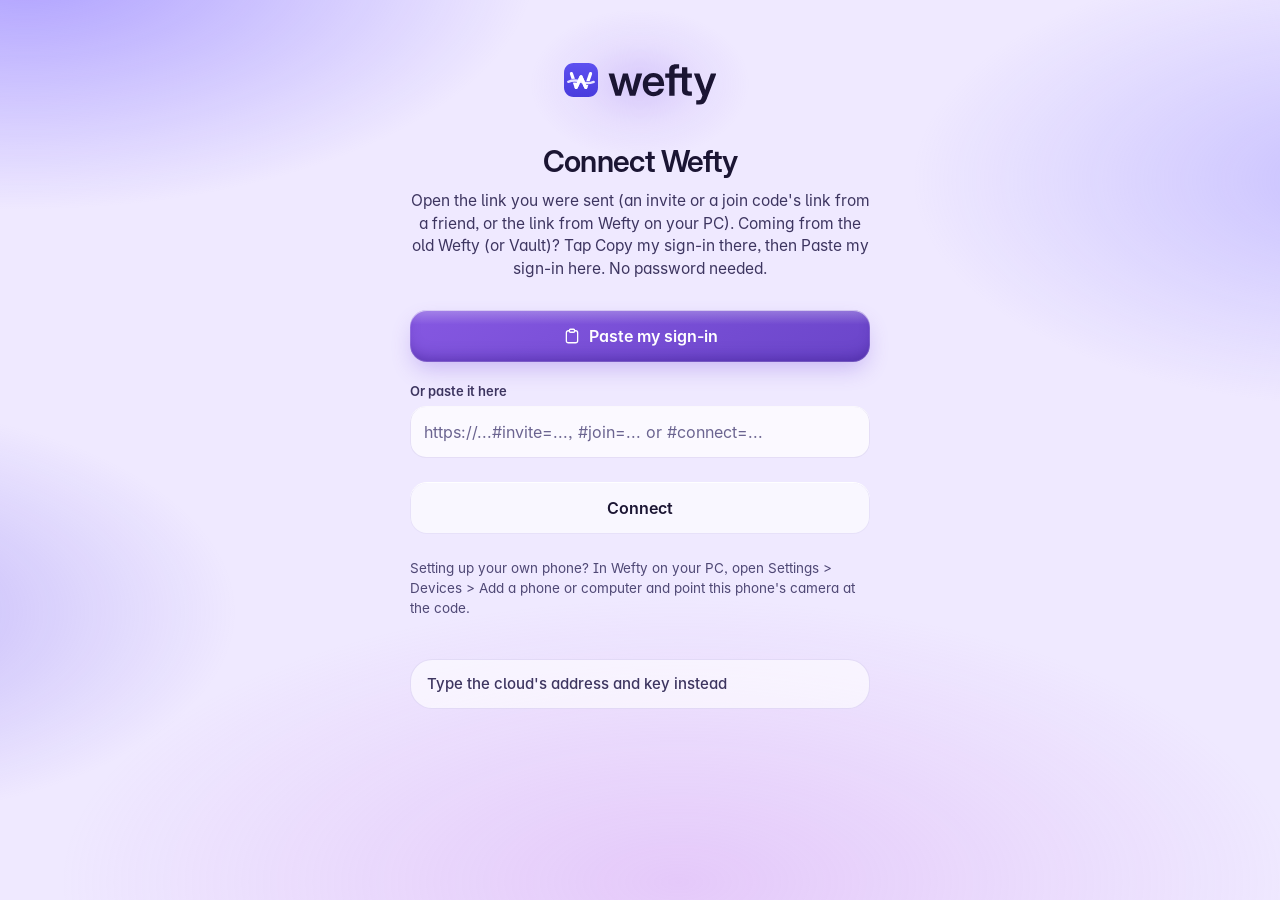
==== commit b2ad04f7: "Wefty 1.22.5 (and the 2.0 preview in beta/ rebuilt from g2-int at 36f5368) Co-Authored-By: Claude Op" ====
--- a/beta/index.html
+++ b/beta/index.html
@@ -7,7 +7,7 @@
   <meta name="theme-color" content="#f5f6f8" media="(prefers-color-scheme: light)">
   <meta name="theme-color" content="#0d0d17" media="(prefers-color-scheme: dark)">
   <meta name="color-scheme" content="light dark">
-  <meta http-equiv="Content-Security-Policy" content="default-src 'self'; script-src 'self' https://challenges.cloudflare.com; frame-src 'self' https://challenges.cloudflare.com; style-src 'self' 'unsafe-inline'; img-src 'self' blob: data: https://*.supabase.co http://127.0.0.1:*; media-src 'self' blob: https://*.supabase.co; connect-src 'self' https://wefty.org https://*.supabase.co wss://*.supabase.co http://127.0.0.1:* ws://127.0.0.1:* https://api.anthropic.com https://generativelanguage.googleapis.com; object-src 'none'; base-uri 'self'; form-action 'self'">
+  <meta http-equiv="Content-Security-Policy" content="default-src 'self'; script-src 'self' https://challenges.cloudflare.com; frame-src 'self' https://challenges.cloudflare.com; style-src 'self' 'unsafe-inline'; img-src 'self' blob: data: https://*.supabase.co http://127.0.0.1:*; media-src 'self' blob: https://*.supabase.co http://127.0.0.1:*; connect-src 'self' https://wefty.org https://*.supabase.co wss://*.supabase.co http://127.0.0.1:* ws://127.0.0.1:* https://api.anthropic.com https://generativelanguage.googleapis.com; object-src 'none'; base-uri 'self'; form-action 'self'">
   <script src="js/moved.js"></script>
   <script src="js/theme.js"></script>
   <script src="js/look.js"></script>
@@ -31,6 +31,7 @@
   <link rel="stylesheet" href="glass/onboarding.css">
   <link rel="stylesheet" href="glass/overlays.css">
   <link rel="stylesheet" href="glass/loading.css">
+  <link rel="stylesheet" href="glass/swipeback.css">
   <!-- ===== Wefty 2.0 glass: the splash screen (CSS). Shown only while html[data-look="glass"] is set (js/look.js, in the head,
        before the first frame); the classic look never shows it. It is here, inline, because the page's security rules allow
        inline styles but not inline scripts: it paints before any script has loaded. glass/loading.js ends it (V.splash.done(),
@@ -335,5 +336,6 @@
   <script src="glass/onboarding.js"></script>
   <script src="glass/overlays.js"></script>
   <script src="glass/loading.js"></script>
+  <script src="glass/swipeback.js"></script>
 </body>
 </html>
--- a/beta/styles.css
+++ b/beta/styles.css
@@ -641,6 +641,7 @@
   margin: 0; color: var(--text-2); font: 400 13.5px/19px var(--font); overflow-wrap: anywhere;
   display: -webkit-box; -webkit-box-orient: vertical; -webkit-line-clamp: 2; overflow: hidden;
 }
+.notice.whole .notice-text { display: block; -webkit-line-clamp: unset; overflow: visible; }  /* (a sentence read whole: V.notice's `cls`) */
 .notice-more { margin: 0; color: var(--muted); font: 400 13px/18px var(--font); }
 .notice-lines:empty { display: none; }
 .notice-line { margin: 4px 0 0; display: flex; align-items: center; gap: 6px; color: var(--muted); font: 500 13px/18px var(--font); }
@@ -682,6 +683,15 @@
 .gate-box > .moved-done { margin: 6px 0 0; padding: 12px 14px; border-radius: var(--r-md); background: var(--ok-soft); color: var(--text); }
 .gate-box > .moved-done.trouble { background: var(--warn-soft); }
 .gate-box > .moved-hint { text-align: center; margin: 4px 0 0; }
+/* 1.22.2: the copy and paste way at wefty.org (js/start.js): a box to paste a sign-in into when the clipboard can't be
+   read (what's in it shows as dots, and never stays), a Safari tab's "here instead", the window that got nothing. */
+.pass-box-row[hidden] { display: none; }
+.gate-box > .pass-box-row { margin-top: 2px; }
+.field.pass-box { -webkit-text-security: disc; }
+.gate-box > .btn.pass-safari { margin-top: 2px; }
+.gate-box > .moving-steps { margin: 4px 0 8px; }
+.gate-box > .link-btn.moving-other { justify-self: center; min-height: 44px; margin-top: 6px; }
+.gate-box > .doors-closed { font-size: 14px; line-height: 21px; }
 .setup-step {
   display: grid; grid-template-columns: 30px minmax(0, 1fr); gap: 14px; background: var(--card); border: 1px solid var(--line);
   border-radius: var(--r-lg); padding: 16px; margin-top: 10px;
@@ -733,6 +743,15 @@
 .doors-show::after { content: ""; position: absolute; inset: -4px; }  /* (a 44 px target) */
 .gate-box > .doors-sent { margin: 0; }
 .gate-box > .doors-address { text-align: center; font-weight: 600; color: var(--text); margin: 2px 0 4px; overflow-wrap: anywhere; }
+/* (1.22.5) A link's sign-in, asked about first ("Sign in as <e-mail>?"), and a cloud that isn't Wefty's own, named. */
+.sheet-body > .who-ask { color: var(--text); font-size: 16px; overflow-wrap: anywhere; }
+.sheet-body > .who-ask .who-email { color: var(--text); }
+.sheet-body > .doors-note { margin: 8px 0; padding: 10px 12px; border-radius: var(--r-md); background: var(--warn-soft);
+  color: var(--text); overflow-wrap: anywhere; }
+.gate-box > .doors-note.cloud-other { text-align: left; }
+/* (the sign-in screen's: in a slot of its own, filled once Wefty's own cloud is known, js/start.js's cloudNote) */
+.gate-box > .cloud-other-slot > .doors-note { margin: 0 0 4px; padding: 12px 14px; border-radius: var(--r-md);
+  background: var(--warn-soft); color: var(--text); text-align: left; overflow-wrap: anywhere; }
 .gate-box .field.doors-code { font: 600 24px/30px var(--font); letter-spacing: .25em; text-align: center; font-variant-numeric: tabular-nums; }
 .gate-box > .hint.doors-center { text-align: center; margin: 2px 0; }
 .gate-box > .doors-status { text-align: center; color: var(--text-2); font-size: 13.5px; margin: 4px 0 0; }
@@ -1168,6 +1187,12 @@
 .t-status { color: var(--text-2); }
 .t-status.ok { color: var(--ok); font-weight: 600; display: inline-flex; align-items: center; gap: 3px; }
 .transfer.fresh .t-status { color: var(--accent-ink); font-weight: 600; }
+/* (1.22.2) A file the cloud turned down as too big: it waits in Sending with Try again and Remove (js/send.js); Show on
+   its card brings it into sight, lit for a moment. */
+.transfer.refused .t-status { color: var(--warn); font-weight: 600; }
+.transfer.lit { animation: out-lit 1.5s ease-out; }
+@keyframes out-lit { 0%, 40% { border-color: var(--accent); box-shadow: 0 0 0 4px var(--accent-soft); } }
+@media (prefers-reduced-motion: reduce) { .transfer.lit { animation: none; outline: 2px solid var(--accent); outline-offset: 2px; } }
 .t-actions { grid-column: 2 / -1; display: flex; flex-wrap: wrap; gap: 8px; justify-content: flex-start; align-items: center; }
 .t-actions > .icon-btn:last-child { margin-left: auto; }
 .t-actions:has(> :only-child) { grid-column: 3; grid-row: 1; }
@@ -2338,6 +2363,97 @@
 .files-actions .btn.primary { grid-column: 1 / -1; }
 .sheet-body > .hint .icon { width: 15px; height: 15px; vertical-align: -3px; }
 
+/* Wefty Drive, several at once (1.22.3, js/files.js): the Select button beside Upload, a round tick on each row while
+   picking, Notes' pick bar held at the foot of the screen (sticky), previews on the rows (a video's with a play mark),
+   a grid, the big view of a picture or a video, and Move to's folders. */
+.files-tools { align-items: center; }
+.files-tools-end { display: flex; align-items: center; gap: 2px; margin-left: auto; }  /* (the next line on a narrow phone) */
+.select-btn.files-select { height: 40px; min-height: 40px; }
+@media (pointer: coarse) { .select-btn.files-select { height: 44px; min-height: 44px; } }
+.files-open:focus-visible { outline: 2px solid var(--focus); outline-offset: -2px; }  /* (round: it follows the row's corners) */
+.files-tick { display: none; }
+.files-list.picking .files-tick {
+  grid-area: face; align-self: end; justify-self: end; z-index: 1; display: grid; place-items: center; width: 20px; height: 20px;
+  margin: 0 -5px -5px 0; border-radius: 50%; border: 1.75px solid var(--control); background: var(--card); color: transparent;
+  transition: background var(--d-1), border-color var(--d-1);
+}
+.files-tick .icon { width: 12px; height: 12px; }
+.files-tick .icon svg { stroke-width: 2.8; }
+.files-list.picking .files-row.picked .files-tick { background: var(--accent); border-color: var(--accent); color: var(--on-accent); }
+.files-list.picking .files-row.picked .files-open, .files-list.picking .files-row.picked .files-open:hover {
+  background: var(--accent-wash); box-shadow: inset 0 0 0 1px var(--accent-line);
+}
+.files-thumb { position: relative; }
+.files-play {
+  position: absolute; inset: 0; margin: auto; display: grid; place-items: center; width: 18px; height: 18px; border-radius: 50%;
+  background: var(--toast); color: var(--on-toast); opacity: .9;
+}
+.files-play .icon { width: 10px; height: 10px; margin-left: 1px; }
+.files-length { color: var(--text-2); }
+.files-length + .files-size:not(:empty)::before { content: "·"; margin-right: 8px; }
+
+.pick-bar.files-pick-bar { position: sticky; left: auto; right: auto; bottom: 12px; z-index: 6; grid-row: auto; grid-column: auto; margin-top: 4px; }
+.view:has(.files-main.picking) { scroll-padding-bottom: 190px; }  /* (a row the keyboard goes to never hides under the bar) */
+.files-pick-bar .pick-count { white-space: nowrap; overflow: hidden; text-overflow: ellipsis; }
+.pick-size { color: var(--muted); font-weight: 500; }
+.files-pick-bar .pick-action > span:not(.icon) { white-space: normal; text-align: center; overflow-wrap: anywhere; }  /* ("Save to phone" on two lines) */
+.files-pick-status:empty { display: none; }
+.files-pick-line {
+  display: flex; align-items: center; gap: 10px; min-height: 44px; padding: 0 2px 0 6px; color: var(--text-2);
+  font: 500 14px/20px var(--font);
+}
+.files-pick-line > span { flex: 1; min-width: 0; }
+.files-pick-line.ready > span { color: var(--text); }
+.files-pick-line .btn { flex: none; min-height: 40px; padding: 0 12px; }
+.files-pick-note { margin: 0 6px 6px; }
+
+/* the grid: tiles with big previews (two across on a phone), the ⋯ on the tile's corner */
+.files-list.drive.grid { grid-template-columns: repeat(2, minmax(0, 1fr)); gap: 10px; }
+.files-list.drive.grid .files-row {
+  position: relative; display: block; min-width: 0; border: 1px solid var(--line); border-radius: var(--r-lg); background: var(--card);
+}
+.files-list.drive.grid .files-open {
+  width: 100%; grid-template-columns: minmax(0, 1fr); grid-template-areas: "face" "name" "meta"; row-gap: 4px; min-height: 0;
+  padding: 8px 8px 10px; border-radius: inherit;
+}
+.files-list.drive.grid .files-icon, .files-list.drive.grid .files-thumb { width: 100%; height: auto; aspect-ratio: 1; border-radius: var(--r-md); }
+.files-list.drive.grid .files-icon .icon { width: 32px; height: 32px; }
+.files-list.drive.grid .files-name { align-self: start; padding: 0 2px; font-size: 14px; }
+.files-list.drive.grid .files-meta { display: flex; padding: 0 2px; }
+.files-list.drive.grid .files-date { display: none; }
+.files-list.drive.grid .files-length + .files-size::before { content: "·"; margin-right: 8px; }
+.files-list.drive.grid .files-row > .icon-btn {
+  position: absolute; top: 12px; right: 12px; width: 32px; height: 32px; border-radius: 50%; background: var(--card);
+  box-shadow: var(--shadow-1);
+}
+.files-list.drive.grid .files-row > .icon-btn::after { content: ""; position: absolute; inset: -6px; }  /* (44 px to a finger) */
+.files-list.drive.grid .files-play { width: 36px; height: 36px; }
+.files-list.drive.grid .files-play .icon { width: 18px; height: 18px; margin-left: 2px; }
+.files-list.drive.grid.picking .files-tick { align-self: start; justify-self: start; width: 24px; height: 24px; margin: 6px 0 0 6px; }
+.files-list.drive.grid.picking .files-row.picked { border-color: var(--accent); background: var(--accent-wash); }
+.files-list.drive.grid.picking .files-row.picked .files-open { box-shadow: none; background: transparent; }
+@media (min-width: 600px) { .files-list.drive.grid { grid-template-columns: repeat(auto-fill, minmax(150px, 1fr)); } }
+
+/* the big view of a picture or a video (js/send.js's own look), its name under it, Move to's folders */
+.files-viewer { touch-action: pan-y pinch-zoom; -webkit-user-select: none; user-select: none; }
+.files-viewer img, .files-viewer video { max-height: 52vh; max-height: 52dvh; }  /* (its buttons stay in sight under it) */
+.files-viewer > * { grid-area: 1 / 1; }
+.files-viewer.none { gap: 8px; grid-auto-flow: row; padding: 32px 16px; text-align: center; }
+.files-viewer.none > * { grid-area: auto; }
+.files-viewer.none .hint { margin: 0; }
+.files-view .viewer-count { margin-top: 6px; }
+.files-view-name { margin: 10px 0 0; }
+.files-move-list { display: grid; gap: 2px; }
+.files-move-to {
+  display: flex; align-items: center; gap: 12px; min-height: 52px; padding: 6px 8px; border: none; border-radius: var(--r-md);
+  background: none; color: var(--text); text-align: left;
+}
+.files-move-to:hover { background: var(--surface-2); }
+.files-move-to .files-icon { width: 36px; height: 36px; border-radius: 10px; }
+.files-move-text { display: grid; min-width: 0; }
+.files-move-name { font: 500 15px/20px var(--font); overflow: hidden; text-overflow: ellipsis; white-space: nowrap; }
+.files-move-where { color: var(--muted); font: 400 12.5px/16px var(--font); overflow: hidden; text-overflow: ellipsis; white-space: nowrap; }
+
 /* the PC: what it shares */
 .files-share .setting > .files-icon { width: 36px; height: 36px; }
 .files-share .setting > .setting-text { flex: 1; }
@@ -2378,6 +2494,11 @@
   .files-cloud .icon { width: 16px; height: 16px; }
   .files-row .icon-btn { width: 36px; height: 36px; }
   .files-go { width: 36px; }
+  /* Wefty Drive's table (1.22.3): a video's length in its own column */
+  .files-list.drive .files-columns, .files-list.drive .files-open { grid-template-columns: 32px minmax(0, 1fr) 48px 88px 128px; }
+  .files-list.drive .files-open { grid-template-areas: "face name length size date"; }
+  .files-list.drive .files-length { grid-area: length; text-align: right; color: var(--muted); font: 400 13px/18px var(--font); }
+  .files-list.drive .files-length + .files-size::before { content: none; }
 }
 
 /* -- pen ---------------------------------------------------------- drawing and handwriting (js/ink.js): a page over
@@ -2807,6 +2928,17 @@
   color: var(--ink); white-space: pre-wrap; overflow-wrap: break-word;
 }
 .block-letters > div { min-height: 1lh; }
+/* (2.0 round 4 / 1.22.4) While a box is being written in, its copies' lines break just where the box breaks them and
+   never wrap by themselves (js/editor.js: fitCopy): a copy's words in pieces take a hair more room than the box's, and
+   a line that only just fits the box wrapped a word sooner in the copy. */
+:is(.block-letters, .blank-shade) > div[data-fit] { white-space: pre; }
+/* (the plain copy those breaks are found in: laid out as the box lays out its words, unseen, and contained, so its words
+   changing lays out nothing else) */
+.block-fit {
+  position: absolute; inset: 0; overflow: hidden; padding: 4px 0; pointer-events: none; user-select: none; visibility: hidden;
+  white-space: pre-wrap; overflow-wrap: break-word; contain: strict;
+}
+.block-fit > div { min-height: 1lh; }
 .block-letters .lt-b { -webkit-text-stroke: .05em var(--ink); }
 .block-letters .lt-mark, .block-letters .lt-soft { -webkit-text-stroke-width: 0; }
 .block-letters .lt-mark { color: transparent; }
@@ -3930,9 +4062,18 @@
   font: 600 16.5px/22px var(--font); overflow: hidden; text-overflow: ellipsis; white-space: nowrap;
 }
 .chat-title:hover { background: var(--surface-2); }
-.chat-scroll { flex: 1; min-height: 0; overflow: auto; overscroll-behavior: contain; }
+/* (1.22.2) The chat is a world of its own (contain: layout paint, which changes nothing that shows: it scrolls and clips
+   as it did): a letter typed in the box below it, or anything else changing outside it, no longer has the browser go
+   over every answer of a long chat before it paints. */
+.chat-scroll { flex: 1; min-height: 0; overflow: auto; overscroll-behavior: contain; contain: layout paint; }
 .chat-thread { max-width: 760px; margin: 0 auto; padding: 20px 16px 28px; display: flex; flex-direction: column; gap: 26px; }
-.chat-turn { display: grid; gap: 14px; min-width: 0; }
+.chat-turn { display: grid; gap: 14px; min-width: 0; padding: 8px; margin: -8px; }
+/* (1.22.2) A turn kept from an earlier drawing isn't laid out while it's off screen (.chat-cv, js/chat.js), at the
+   height it had. A few pixels of room all round (padding, given back by the margin, so nothing moves) keep focus
+   rings, shadows and Quick read's colour in, as content-visibility clips what's drawn to the turn. A turn not drawn yet
+   (.chat-later) is a stand-in of about its height. */
+.chat-turn.chat-cv { content-visibility: auto; }
+.chat-later { flex: none; }
 .chat-you { justify-self: end; display: grid; justify-items: end; gap: 8px; max-width: min(86%, 560px); min-width: 0; }
 .chat-you-text {
   padding: 10px 14px; border-radius: 18px 18px 6px 18px; background: var(--accent-soft); color: var(--text);
@@ -4144,11 +4285,18 @@
 }
 .chat-box:focus-within { border-color: var(--accent); box-shadow: var(--ring); }
 .chat-hint { margin: 0 6px; color: var(--muted); font-size: 12.5px; line-height: 17px; }
+/* (1.22.2) The words in a box of their own (js/chat.js `grow`): contained, so a letter typed lays out and paints only
+   it, never the page and the chat above; its height is set by the script, one line or more, up to 200 px. */
+.chat-field { contain: strict; height: 40px; }
 .chat-input {
-  width: 100%; min-height: 38px; max-height: 200px; padding: 8px 8px 4px; border: none; outline: none; resize: none;
+  display: block; width: 100%; height: 100%; min-height: 38px; padding: 8px 8px 4px; border: none; outline: none; resize: none;
   background: transparent; color: var(--text); font: 400 15.5px/22px var(--font);
 }
-.chat-input:focus-visible { outline: none; }
+.chat-input.chat-measure { height: auto; }  /* (measured as one line, which grows to fit its words) */
+/* The words draw no ring of their own (a square inside the round box): the whole box lights up instead, a soft ring
+   on its own rounded edge, for a finger, a mouse and the keyboard alike. (:where() keeps these as weak as a class:
+   the glass look's own rules win.) */
+:where(.chat-box) .chat-input:is(:focus, :focus-visible) { outline: none; }
 .chat-tools { display: flex; align-items: center; gap: 6px; min-width: 0; }
 .chat-tools-gap { flex: 1; }
 .chat-tools .icon-btn { width: 36px; height: 36px; }
@@ -4323,6 +4471,12 @@
 .delete-account > .delete-what { color: var(--text); }
 .delete-account > .setting-buttons { padding: 6px 0 2px; }
 .delete-account .label { overflow-wrap: anywhere; }
+/* (1.22.5) "Is it you?": the password again, or a code by e-mail, before deleting the account or changing the password. */
+.itsyou { display: grid; gap: 4px; }
+.itsyou .label { overflow-wrap: anywhere; }
+.itsyou > .itsyou-email { justify-self: start; text-align: left; margin: 0 0 6px; }
+.change-password { display: grid; gap: 4px; }
+.change-password > .hint { margin: 2px 0 4px; }
 .sheet:has(.delete-account) .sheet-actions > .btn { white-space: normal; text-align: center; min-width: 0; flex: 1 1 auto; }
 .gate-box > .goodbye-what { margin-top: 4px; }
 .doors { display: grid; }
@@ -4900,6 +5054,30 @@
 .tour-offer-buttons { grid-column: 1 / -1; display: flex; flex-wrap: wrap; justify-content: flex-end; gap: 8px; }
 .tour-offer-buttons .btn { min-height: 44px; }
 @media (min-width: 900px) { .tour-offer { left: auto; right: 24px; width: 400px; margin: 0; bottom: calc(24px + var(--safe-bottom)); } }
+
+/* 1.22.2: "Wefty has moved to wefty.org" (js/start.js), on an old address, once a session, at a calm moment: a small card
+   at the bottom like the tour's offer, with Copy my sign-in, Open wefty.org and Move to wefty.org; its X closes it. */
+.move-pop {
+  position: fixed; z-index: 52; left: 16px; right: 16px; margin: 0 auto; max-width: 440px; bottom: calc(84px + var(--safe-bottom));
+  box-sizing: border-box; display: grid; grid-template-columns: 32px minmax(0, 1fr) 44px;
+  align-items: start; gap: 4px 12px; padding: 12px 8px 12px 14px; border: 1px solid light-dark(var(--line), var(--line-strong));
+  border-radius: 14px; background: var(--raised); color: var(--text); box-shadow: var(--shadow-3);
+}
+.move-pop-ic { display: grid; place-items: center; width: 32px; height: 32px; border-radius: 10px; background: var(--accent-soft); color: var(--accent-ink); }
+.move-pop-text { min-width: 0; padding-top: 5px; }
+.move-pop-text strong { display: block; font: 600 15px/21px var(--font); overflow-wrap: anywhere; }
+.move-pop-text p { margin: 2px 0 0; font: 400 14px/20px var(--font); color: var(--text-2); overflow-wrap: anywhere; }
+.move-pop-close { width: 44px; height: 44px; margin-top: -6px; }
+.move-pop-said { grid-column: 1 / -1; margin: 0; font: 400 14px/20px var(--font); color: var(--text); }
+.move-pop-said:empty { display: none; }
+.move-pop-buttons { grid-column: 1 / -1; display: flex; flex-wrap: wrap; justify-content: flex-end; gap: 8px; padding-right: 4px; }
+.move-pop-buttons .btn { min-height: 44px; white-space: normal; text-align: center; }
+.move-pop-buttons a.btn { text-decoration: none; }
+@media (prefers-reduced-motion: no-preference) { .move-pop { animation: tour-in var(--d-3) var(--ease-out); } }
+@media (min-width: 900px) { .move-pop { left: auto; right: 24px; width: 420px; margin: 0; bottom: calc(24px + var(--safe-bottom)); } }
+.settings-card > .move-card-said { margin: 0 0 8px; border-top: none; }
+.settings-card > .move-card-said:empty { display: none; }
+.settings-card > .move-card-code { margin: 4px 0 12px; }
 
 /* Show me (1.22, js/showme.js): a ring round the real thing for 3 seconds, pulsing (steady when motion is turned down),
    above everything but never in the way: taps go through it. The page's own colour first, then the accent, so it shows
@@ -5105,3 +5283,64 @@
 .install-how .install-open { margin-top: 8px; }
 .review-empty .review-make { flex-wrap: wrap; gap: 8px; }
 .review-make .btn.tonal { color: light-dark(var(--on-primary), var(--accent-ink)); }
+
+/* Ask about words picked in Chat (2.0, js/chat.js "asking about words picked"): a phone's bar above the box, a wide
+   screen's button beside the words, the quote waiting in the box, and the quoted line over a sent message. */
+.chat-ask {
+  display: grid; gap: 8px; max-width: 760px; margin: 0 auto 8px; padding: 10px 0 10px 12px; border: 1px solid var(--line);
+  border-radius: var(--r-lg); background: var(--card); min-width: 0;
+}
+.chat-ask-head { display: flex; align-items: center; gap: 8px; min-width: 0; padding-right: 12px; }
+.chat-ask-head > .icon { flex: none; width: 18px; height: 18px; color: var(--accent-ink); }
+.chat-ask-title { flex: none; color: var(--text); font: 600 13.5px/18px var(--font); }
+.chat-ask-words { flex: 1; min-width: 0; color: var(--muted); font: 400 13px/18px var(--font); overflow: hidden; text-overflow: ellipsis; white-space: nowrap; }
+.chat-ask-chips { display: flex; gap: 8px; overflow-x: auto; padding: 0 12px 2px 0; scrollbar-width: none; overscroll-behavior-x: contain; }
+.chat-ask-chips::-webkit-scrollbar { display: none; }
+.chat-ask-chip {
+  display: inline-flex; align-items: center; gap: 6px; flex: none; min-height: 40px; padding: 0 13px; border: 1px solid var(--line);
+  border-radius: var(--r-full); background: var(--surface-2); color: var(--text); font: 500 13.5px/1 var(--font); white-space: nowrap; cursor: pointer;
+}
+.chat-ask-chip .icon { width: 15px; height: 15px; color: var(--accent-ink); }
+.chat-ask-chip:hover { border-color: var(--line-strong); }
+@media (pointer: coarse) { .chat-ask-chip { min-height: 44px; } }
+.chat-ask-pop {
+  position: fixed; z-index: 60; display: inline-flex; align-items: center; gap: 6px; height: 34px; padding: 0 12px 0 10px;
+  border: 1px solid var(--line-strong); border-radius: var(--r-full); background: var(--raised, var(--card)); color: var(--text);
+  font: 600 13px/1 var(--font); white-space: nowrap; box-shadow: var(--shadow-2, 0 6px 20px rgba(0, 0, 0, .18)); cursor: pointer;
+}
+.chat-ask-pop .icon { width: 15px; height: 15px; color: var(--accent-ink); }
+.chat-quote {
+  display: flex; align-items: flex-start; gap: 8px; min-width: 0; margin: 2px 2px 0; padding: 8px 4px 8px 10px;
+  border-left: 3px solid var(--accent); border-radius: 4px var(--r-md) var(--r-md) 4px; background: var(--surface-2);
+}
+.chat-quote > .icon { flex: none; width: 16px; height: 16px; margin-top: 1px; color: var(--muted); }
+.chat-quote-text {
+  flex: 1; min-width: 0; color: var(--text-2); font: 400 13.5px/19px var(--font); overflow-wrap: anywhere;
+  display: -webkit-box; -webkit-box-orient: vertical; -webkit-line-clamp: 2; overflow: hidden;
+}
+.chat-quote-x {
+  display: grid; place-items: center; flex: none; width: 28px; height: 28px; margin: -4px 0; padding: 0; border: none;
+  border-radius: var(--r-sm); background: none; color: var(--muted); cursor: pointer;
+}
+.chat-quote-x:hover { background: var(--surface); color: var(--text); }
+.chat-quote-x .icon { width: 15px; height: 15px; }
+@media (pointer: coarse) { .chat-quote-x { width: 40px; height: 40px; margin: -10px -4px -10px 0; } }
+.chat-quoted {
+  display: flex; align-items: flex-start; gap: 6px; max-width: 100%; min-width: 0; padding: 2px 4px 2px 10px; border: none;
+  border-left: 3px solid var(--accent-line, var(--line-strong)); border-radius: 2px; background: none; color: var(--muted);
+  font: 400 13px/18px var(--font); text-align: left; cursor: pointer;
+}
+.chat-quoted > .icon { flex: none; width: 14px; height: 14px; margin-top: 2px; }
+.chat-quoted-text { min-width: 0; overflow-wrap: anywhere; display: -webkit-box; -webkit-box-orient: vertical; -webkit-line-clamp: 2; overflow: hidden; }
+.chat-quoted:hover .chat-quoted-text { color: var(--text-2); }
+/* (2.0: the glass look's three soft lines under "Thinking...", vault/web/glass/chat.css; none in the classic look) */
+.chat-think-lines { display: none; }
+
+/* A table in a Chat answer (2.0, js/chat.js renderWithTables): its own sideways scroll, never the page's. */
+.chat-table { max-width: 100%; margin: 6px 0 10px; overflow-x: auto; border: 1px solid var(--line); border-radius: var(--r-md); overscroll-behavior-x: contain; }
+.chat-table:focus-visible { outline: 2px solid var(--accent); outline-offset: 2px; }
+.chat-table-grid { width: 100%; border-collapse: collapse; font: 400 14px/20px var(--font); }
+.chat-table-grid :is(th, td) { padding: 8px 12px; text-align: left; vertical-align: top; border-bottom: 1px solid var(--line); min-width: 72px; }
+.chat-table-grid th { color: var(--text); font-weight: 600; background: var(--surface-2); white-space: nowrap; }
+.chat-table-grid td { color: var(--text-2); }
+.chat-table-grid tbody tr:last-child td { border-bottom: 0; }
--- a/beta/glass/glass.css
+++ b/beta/glass/glass.css
@@ -157,7 +157,7 @@
 html[data-look="glass"][data-tod="night"] #g-aurora .tl-n { opacity: 1; }
 /* (the tints are tokens, so a screen opened over the app can paint the same canvas: --g-canvas-image, below) */
 html[data-look="glass"][data-theme="dark"] {
-  --g-aurora-m: radial-gradient(38% 26% at 18% 14%, rgba(198, 96, 178, .65), rgba(198, 96, 178, 0) 70%), radial-gradient(34% 24% at 88% 30%, rgba(240, 146, 112, .36), rgba(240, 146, 112, 0) 70%), radial-gradient(46% 30% at 52% 82%, rgba(170, 92, 240, .29), rgba(170, 92, 240, 0) 70%), radial-gradient(30% 22% at 8% 62%, rgba(128, 72, 196, .36), rgba(128, 72, 196, 0) 70%);
+  --g-aurora-m: radial-gradient(38% 26% at 18% 14%, rgba(176, 92, 206, .62), rgba(176, 92, 206, 0) 70%), radial-gradient(34% 24% at 88% 30%, rgba(122, 96, 232, .38), rgba(122, 96, 232, 0) 70%), radial-gradient(46% 30% at 52% 82%, rgba(170, 92, 240, .29), rgba(170, 92, 240, 0) 70%), radial-gradient(30% 22% at 8% 62%, rgba(128, 72, 196, .36), rgba(128, 72, 196, 0) 70%);
   --g-aurora-d: radial-gradient(38% 26% at 18% 14%, rgba(132, 86, 224, .74), rgba(132, 86, 224, 0) 70%), radial-gradient(34% 24% at 88% 30%, rgba(92, 78, 222, .48), rgba(92, 78, 222, 0) 70%), radial-gradient(46% 30% at 52% 82%, rgba(170, 92, 240, .31), rgba(170, 92, 240, 0) 70%), radial-gradient(30% 22% at 8% 62%, rgba(80, 60, 190, .36), rgba(80, 60, 190, 0) 70%);
   --g-aurora-n: radial-gradient(38% 26% at 18% 14%, rgba(90, 58, 192, .53), rgba(90, 58, 192, 0) 70%), radial-gradient(34% 24% at 88% 30%, rgba(54, 50, 168, .34), rgba(54, 50, 168, 0) 70%), radial-gradient(46% 30% at 52% 82%, rgba(110, 62, 198, .18), rgba(110, 62, 198, 0) 70%), radial-gradient(30% 22% at 8% 62%, rgba(42, 32, 126, .36), rgba(42, 32, 126, 0) 70%);
 }
@@ -176,16 +176,43 @@
 /* The app sits above it; the page's own background is the aurora's colour. */
 html[data-look="glass"] body { background: var(--bg); }
 html[data-look="glass"] #app { position: relative; z-index: 1; }
+/* (round 4, the owner's Samsung: "make the top part, where my notifications are, match the app perfectly? And the Samsung
+   buttons area at the bottom?") An installed app can't draw behind Android's bars (standalone keeps them; only a fullscreen
+   app may reach into them, behind a flag in 2026), but it can meet them with no line. At the top the canvas starts in
+   exactly the status bar's colour (the theme-color glass/shell.js paints, --g-bar-top) and melts into the aurora; at the
+   foot of an installed app on a phone it ends in the navigation bar's (the preview's manifest theme_color, --g-nav-bar:
+   publish.py's PREVIEW_NAV_BAR), under the floating tab bar. Above the aurora, under the app. */
+html[data-look="glass"] { --g-nav-bar: #0f0d1b; }
+@media (max-width: 899px) {
+  html[data-look="glass"] body::after { content: ""; position: fixed; inset: 0; z-index: 0; pointer-events: none; }
+}
+html[data-look="glass"] body::after {
+  --g-top-band: linear-gradient(to bottom, var(--g-bar-top, transparent) 0, var(--g-bar-top, transparent) var(--notch, 0px),
+    color-mix(in srgb, var(--g-bar-top, transparent) 72%, transparent) calc(var(--notch, 0px) + 26px),
+    color-mix(in srgb, var(--g-bar-top, transparent) 30%, transparent) calc(var(--notch, 0px) + 62px), transparent);
+  background: var(--g-top-band) top / 100% calc(var(--notch, 0px) + 104px) no-repeat;
+}
+@media (max-width: 899px) and (display-mode: standalone) {
+  html[data-look="glass"]:is([data-theme="dark"], [data-black]) body::after {
+    background: var(--g-top-band) top / 100% calc(var(--notch, 0px) + 104px) no-repeat,
+      linear-gradient(to top, var(--g-nav-bar) 0, var(--g-nav-bar) var(--safe-bottom, 0px),
+        color-mix(in srgb, var(--g-nav-bar) 70%, transparent) calc(var(--safe-bottom, 0px) + 20px), transparent) bottom / 100% calc(var(--safe-bottom, 0px) + 64px) no-repeat;
+  }
+}
+
 /* Nothing out of sight is drawn (the PC app keeps its page running in the tray). */
-/* (and when nothing has been touched for a while: shell.js adds html.g-idle) */
-html.away[data-look="glass"] #g-aurora, html.g-idle[data-look="glass"] #g-aurora { animation-play-state: paused; will-change: auto; }
-html.g-scrolling[data-look="glass"] #g-aurora { animation-play-state: paused; }  /* (its layer is kept: dropping and redrawing it would cost more than the drift) */
+/* (and when nothing has been touched for a while: shell.js adds .g-idle to the aurora itself) */
+html.away[data-look="glass"] #g-aurora, html[data-look="glass"] #g-aurora.g-idle { animation-play-state: paused; will-change: auto; }
+html[data-look="glass"] #g-aurora.g-scrolling { animation-play-state: paused; }  /* (its layer is kept: dropping and redrawing it would cost more than the drift) */
 /* (a sheet open: its blur sits on the page, which doesn't need to drift under it) */
-html[data-look="glass"]:has(#layers > .layer:not(.menu-layer)) #g-aurora { animation-play-state: paused; }
+html[data-look="glass"] #g-aurora.g-under { animation-play-state: paused; }  /* (round 4: glass/shell.js sets it; an html:has() here made every letter typed in a long chat look over the whole page again) */
+/* (and while a box has the keyboard: a letter typed needn't have the drift, and the bars' blur over it, drawn again
+   every frame; Wefty 1.22.2, the owner: typing in Chat got slow) */
+html[data-look="glass"] #g-aurora.g-field { animation-play-state: paused; }  /* (#g-aurora.g-field, round 4: on the aurora itself, never <html>; glass/shell.js, a text box has the focus; a :has(:focus) rule on <html> cost a long frame at every focus) */
 
 /* ================================================================== base: selection, focus, scrollbars, icons */
 
-html[data-look="glass"] ::selection { background: light-dark(rgba(124, 91, 224, .28), rgba(150, 108, 240, .5)); color: var(--text); }
+html[data-look="glass"] ::selection { background: light-dark(rgba(124, 91, 224, .34), rgba(150, 108, 240, .5)); color: var(--text); }  /* (light: .34, at least 1.5 to 1 on the page, 1.19.1's rule for words picked; .28 was 1.46) */
 html[data-look="glass"] :focus-visible {
   outline: 2px solid var(--focus); outline-offset: 2px;
   box-shadow: 0 0 0 5px light-dark(rgba(124, 91, 224, .18), rgba(178, 164, 238, .22));
@@ -194,7 +221,12 @@
 @media (hover: hover) and (pointer: fine) {
   html[data-look="glass"] ::-webkit-scrollbar-thumb { background: light-dark(rgba(110, 80, 200, .30), rgba(214, 196, 255, .22)); border: 3px solid transparent; background-clip: padding-box; }
   html[data-look="glass"] ::-webkit-scrollbar-thumb:hover { background-color: light-dark(rgba(110, 80, 200, .5), rgba(214, 196, 255, .4)); }
-  html[data-look="glass"] * { scrollbar-color: light-dark(rgba(110, 80, 200, .3), rgba(214, 196, 255, .22)) transparent; }
+  /* (The standard property only where there's no ::-webkit-scrollbar to style. In Chrome a scrollbar-color takes a bar away
+     from those rules altogether: set on everything, it turned the thin 10 px bars of the PC and a Chromebook (styles.css)
+     into the browser's own 15 px ones, square thumbs and all, in glass's colours.) */
+  @supports not selector(::-webkit-scrollbar) {
+    html[data-look="glass"] * { scrollbar-color: light-dark(rgba(110, 80, 200, .3), rgba(214, 196, 255, .22)) transparent; scrollbar-width: thin; }
+  }
 }
 
 /* ================================================================== glass surfaces */
@@ -273,6 +305,12 @@
 
 /* Toasts. */
 html[data-look="glass"] #toasts { bottom: calc(var(--g-bar-space) + 14px + var(--safe-bottom)); }
+/* (round-3 merge: on a phone a sheet fills the lower screen with its boxes and buttons, and a message card at the bottom
+   covered its Save, so a second try after "that key isn't valid" couldn't be pressed: with a sheet up, toasts come in
+   at the top, as they do while folders are arranged) */
+@media (max-width: 899px) {
+  html[data-look="glass"] #toasts.g-over-sheet { top: calc(10px + var(--safe-top)); bottom: auto; }  /* (glass/shell.js) */
+}
 html[data-look="glass"] .toast {
   border: 0; border-radius: 18px; background: var(--toast);
   box-shadow: inset 0 1px 0 rgba(255, 255, 255, .16), inset 0 0 0 1px var(--toast-edge), 0 10px 26px rgba(0, 0, 0, .45);
@@ -343,6 +381,24 @@
 }
 html[data-look="glass"]:is(.lite, .calm) .fab::after { display: none; }
 /* ---- end of the round-2 fixes block */
+/* ---- round-3 merge: one primary for every screen. Share's Send, Chat's Send and the study screen's I know it each had
+   the board's glass depth while every other primary (sheets, Settings, Notes, the message cards) stayed flat. The
+   recipe is here once, as two tokens: a gloss over the upper part laid on the gradient, and the depth (a light along the
+   top edge, a rim, a darker inside along the foot, a soft coloured shadow). The areas use the same tokens. The gloss is
+   gone by 28% of the height, above the words: lower, white words on it read under 4.5 to 1 in the light theme. */
+html[data-look="glass"] {
+  --g-gloss: linear-gradient(180deg, rgba(255, 255, 255, .26), rgba(255, 255, 255, 0) 28%);
+  --g-primary-depth: inset 0 1px 0 rgba(255, 255, 255, .5), inset 0 0 0 1px rgba(255, 255, 255, .16), inset 0 -10px 16px -8px rgba(40, 12, 120, .5),
+    0 10px 22px -4px var(--g-glow);
+}
+html[data-look="glass"] .btn.primary, html[data-look="glass"] .btn.primary:hover:not(:disabled),
+html[data-look="glass"] .toast.msg-card .mc-go, html[data-look="glass"] .editor .ask-btn.primary {
+  background: var(--g-gloss), var(--g-grad); box-shadow: var(--g-primary-depth);
+}
+html[data-look="glass"] .btn.primary::after {
+  background: linear-gradient(105deg, rgba(255, 255, 255, 0) 35%, rgba(255, 255, 255, .38) 50%, rgba(255, 255, 255, 0) 65%);
+}
+/* ---- end of the round-3 merge block */
 
 html[data-look="glass"] .icon-btn { border-radius: 15px; transition: transform var(--d-press) var(--g-ease); }
 html[data-look="glass"] .icon-btn:active { transform: scale(.9); }
@@ -368,8 +424,15 @@
   box-shadow: inset 0 1px 0 light-dark(rgba(255, 255, 255, .8), rgba(255, 255, 255, .08)), inset 0 0 0 1px var(--line);
   transition: none;
 }
-html[data-look="glass"] .field:focus { border: 0; background: light-dark(rgba(255, 255, 255, .92), rgba(255, 255, 255, .09)); box-shadow: inset 0 0 0 1.5px var(--accent), 0 0 0 5px light-dark(rgba(124, 91, 224, .16), rgba(150, 108, 240, .2)); }
+/* (round 4: only the colour changes with the focus, so a drop-down keeps its one chevron: `background` here reset its
+   no-repeat, and the dark chevron put back over it was tiled right across the box, the owner's note-taker Folder) */
+html[data-look="glass"] .field:focus { border: 0; background-color: light-dark(rgba(255, 255, 255, .92), rgba(255, 255, 255, .09)); box-shadow: inset 0 0 0 1.5px var(--accent), 0 0 0 5px light-dark(rgba(124, 91, 224, .16), rgba(150, 108, 240, .2)); }
 html[data-look="glass"] .field:hover:not(:focus) { box-shadow: inset 0 1px 0 light-dark(rgba(255, 255, 255, .8), rgba(255, 255, 255, .1)), inset 0 0 0 1px var(--line-strong); }
+
+/* (round 4) Whatever's menu is open (a card, a row, a message: V.contextMenu's .ctx-open) gets no square outline from a tap
+   or a click; with the keyboard a rounded ring that follows the thing's own corners. */
+html[data-look="glass"] .ctx-open { outline: none; }
+html.g-kbd[data-look="glass"] .ctx-open { outline: 2px solid var(--focus); outline-offset: 2px; }
 
 /* Chips. */
 html[data-look="glass"] .chip {
@@ -415,8 +478,17 @@
 html[data-look="glass"] .bar i { background: var(--g-grad); }
 
 /* Badges pop in (a number changing is shell.js). */
+/* (round 4, the owner: "I don't like the look of the 6, isn't glassy") A count is a small glass pill: a soft violet gradient,
+   a light rim along its top, a faint glow inside and under it, a crisp white number; never a dark ring round it (it sits on
+   the icon's corner, on whatever is under it). The same pill for the tabs, Share's Send and Today's Flash cards tile.
+   White on its middle is 5.5 to 1, in every theme. */
+html[data-look="glass"] {
+  --g-badge-fill: linear-gradient(165deg, #8c66f0 0%, #7149e0 55%, #5b34c8 100%);
+  --g-badge-depth: inset 0 1px 0 rgba(255, 255, 255, .55), inset 0 0 0 1px rgba(255, 255, 255, .16), inset 0 -2px 5px rgba(48, 18, 140, .35),
+    0 2px 8px light-dark(rgba(106, 69, 201, .35), rgba(118, 74, 220, .5));
+}
 html[data-look="glass"] .badge {
-  background: var(--g-grad); color: #fff; font-weight: 700; box-shadow: 0 0 0 2px var(--bg), 0 4px 12px var(--g-glow);
+  background: var(--g-badge-fill); color: #fff; font-weight: 700; box-shadow: var(--g-badge-depth); text-shadow: 0 1px 1px rgba(40, 16, 110, .45);
 }
 html[data-look="glass"] .badge:not([hidden]) { animation: g-pop .55s var(--g-spring) both; }
 @keyframes g-pop { from { transform: scale(0); } to { transform: scale(1); } }
@@ -446,6 +518,9 @@
   html[data-look="glass"] .view[data-tab=notes] .notes-layout.selecting .list-column { padding-bottom: calc(170px + var(--safe-bottom)); }
   /* (cards change height by a pixel as picking starts and ends: the place isn't moved by the browser's scroll anchoring) */
   html[data-look="glass"] .view[data-tab=notes] .list-column { overflow-anchor: none; }
+  /* (round-3 merge: something brought into sight, by the keyboard's focus or a scrollIntoView, stops above the floating
+     bar, never under it: a long press there landed on the bar, so a card's menu never opened) */
+  html[data-look="glass"] .view, html[data-look="glass"] .view[data-tab=notes] .list-column { scroll-padding-bottom: var(--g-bar-space); }
   /* A fade under the bar, like the board's, so the last words don't run into the glass. */
   html[data-look="glass"] #app.ready:not(.gate):not([data-view=settings])::after {
     content: ""; position: fixed; left: 0; right: 0; bottom: 0; height: calc(128px + var(--safe-bottom)); z-index: 4; pointer-events: none;
@@ -502,6 +577,12 @@
   html[data-look="glass"] .rail-home { border-radius: 16px; transition: transform .22s var(--g-spring); }
   html[data-look="glass"] .rail-home:active { transform: scale(.92); }
   html[data-look="glass"] .rail-home .mark { filter: drop-shadow(0 6px 14px var(--g-glow)); }
+  /* (round 4, the owner's Chromebook with the note-taker on: the app is padded down for the note-taker's bar (styles.css,
+     nt-strip-on), and the rail began under that band, which showed the aurora's bright corner as a block with a hard edge
+     over the logo) The rail is one glass panel from the window's top: it reaches up into the band, its tabs where they were. */
+  html.nt-strip-on[data-look="glass"] #app.ready:not(.gate) > nav.tabs {
+    margin-top: calc(-36px - var(--notch)); padding-top: calc(16px + 36px + var(--notch));
+  }
 }
 @media (min-width: 900px) and (hover: hover) {
   html[data-look="glass"] .tab:hover, html[data-look="glass"] .rail-home:hover { background: light-dark(rgba(110, 80, 200, .08), rgba(255, 255, 255, .05)); }
@@ -564,11 +645,14 @@
 html[data-look="glass"] .g-weft { fill: none; stroke-linecap: round; }
 /* A checkbox that sparks: the four sparks sit in the box and fly out when V.motion.spark() runs. */
 html[data-look="glass"] .g-spark { position: absolute; left: 50%; top: 50%; width: 5px; height: 5px; margin: -2.5px; border-radius: 3px; background: light-dark(#8b6fe0, #c9b8ff); opacity: 0; pointer-events: none; }
-/* Rolling numbers: each digit is a column that slides (V.motion.roll sets the offsets). */
-html[data-look="glass"] .g-roll { position: relative; display: inline-flex; height: 1em; line-height: 1; overflow: hidden; font-variant-numeric: tabular-nums; }
-html[data-look="glass"] .g-roll-d { display: block; height: 1em; overflow: hidden; }
+/* Rolling numbers: each digit is a column that slides (V.motion.roll sets the offsets). (round 4, the owner's "1 to do" caught
+   mid-roll: the digit sat low with a scrap of the next one above it) Each digit's cell is one line of the words round it, the
+   same line height and leading, and the number is clipped to that one line, set on the line's top: the digit stands exactly
+   where its words' letters do, and nothing of the column shows above or below. */
+html[data-look="glass"] .g-roll { position: relative; display: inline-flex; height: 1.2em; height: 1lh; vertical-align: top; overflow: hidden; overflow: clip; overflow-clip-margin: 0px; font-variant-numeric: tabular-nums; }
+html[data-look="glass"] .g-roll-d { display: block; height: 1.2em; height: 1lh; overflow: hidden; overflow: clip; }
 html[data-look="glass"] .g-roll-s { display: flex; flex-direction: column; }
-html[data-look="glass"] .g-roll-s span { display: block; height: 1em; line-height: 1em; text-align: center; }
+html[data-look="glass"] .g-roll-s span { display: block; height: 1.2em; height: 1lh; text-align: center; }
 /* A shared element opening (V.motion.flip) and peeking (V.motion.peek) are drawn on a clone, over everything. */
 html[data-look="glass"] .g-flip { position: fixed; z-index: 70; margin: 0; pointer-events: none; transform-origin: 0 0; will-change: transform, opacity; }
 html[data-look="glass"] .g-peek { position: fixed; z-index: 70; transform-origin: 50% 50%; will-change: transform, opacity; }
@@ -626,7 +710,7 @@
   /* While the note-taker listens, Wefty's floating tab bar stays in reach under its screen (js/notetaker.js placeLayer): the
      screen under it is put out of sight (it can't be used meanwhile: notetaker.js makes it inert), so the room round the
      floating bar is the canvas, not a strip of the page under the note-taker. */
-  html[data-look="glass"]:has(#layers > .nt-layer.shown[data-tabs=below]) #app > main.view { opacity: 0; }
+  html[data-look="glass"] #app.g-nt-below > main.view { opacity: 0; }  /* (glass/shell.js) */
 }
 /* (the note-taker's own --page is a tint over that page; its foot sits on the same page, not on a second tint) */
 html[data-look="glass"] .nt-foot { background: transparent; }
@@ -650,12 +734,8 @@
 /* a note's title: nothing on a touch screen or a click (the caret says it), a rounded ring for the keyboard */
 html[data-look="glass"] .note-title { border-radius: 12px; }
 html.g-kbd[data-look="glass"] .note-title:focus-visible { box-shadow: 0 0 0 2px var(--focus), 0 0 0 6px light-dark(rgba(124, 91, 224, .16), rgba(178, 164, 238, .2)); }
-/* Chat's box: a soft glow on its own rounded edge while it has the typing, a clear ring with the keyboard */
-html[data-look="glass"] .chat-box:focus-within {
-  border-color: var(--accent-line);
-  box-shadow: 0 0 0 4px light-dark(rgba(124, 91, 224, .12), rgba(150, 108, 240, .16)), 0 10px 28px light-dark(rgba(118, 74, 220, .14), rgba(118, 74, 220, .22));
-}
-html.g-kbd[data-look="glass"] .chat-box:focus-within { border-color: var(--focus); box-shadow: 0 0 0 2px var(--focus), 0 0 0 6px light-dark(rgba(124, 91, 224, .16), rgba(178, 164, 238, .2)); }
+/* Chat's box: glass/chat.css (round 4: one frame; with the typing it rises a pixel and its edge brightens, with the keyboard
+   one clear ring) */
 /* Notes' search box (notes.css lights it): the keyboard's ring too */
 html.g-kbd[data-look="glass"] .search-box:focus-within { box-shadow: 0 0 0 2px var(--focus); }
 
@@ -709,6 +789,10 @@
 /* ================================================================== lite and calm */
 
 html[data-look="glass"].lite *, html[data-look="glass"].lite *::before, html[data-look="glass"].lite *::after { transition-duration: min(var(--g-lite-cap, .14s), 1s); }
+/* (round 3: a duration alone would make every element without a transition of its own move "all" its properties, sizes
+   and margins too, as transition-property starts as "all". With no weight at all, this "none" only holds where no rule
+   names a property, so real transitions keep theirs and are only shortened.) */
+:where(html[data-look="glass"].lite *, html[data-look="glass"].lite *::before, html[data-look="glass"].lite *::after) { transition-property: none; }
 html[data-look="glass"].lite .g-enter { animation-duration: .18s; }
 html[data-look="glass"].lite .badge:not([hidden]) { animation-duration: .25s; }
 html[data-look="glass"].lite .g-tabslide { transition-duration: .22s; }
--- a/beta/glass/today.css
+++ b/beta/glass/today.css
@@ -162,7 +162,8 @@
 }
 html[data-look="glass"] .page.today .today-tile[data-key="q:new"] .tile-ic::before { display: none; }
 html[data-look="glass"] .page.today .tile-count {
-  background: var(--g-grad); color: #fff; box-shadow: 0 0 0 3px var(--bg), 0 4px 12px var(--g-glow); border-radius: 11px; min-width: 24px; height: 22px; font: 700 12px/22px var(--font);
+  background: var(--g-badge-fill); color: #fff; box-shadow: var(--g-badge-depth); text-shadow: 0 1px 1px rgba(40, 16, 110, .45);  /* (round 4: the glass count pill, glass.css) */
+  border-radius: 11px; min-width: 24px; height: 22px; font: 700 12px/22px var(--font);
   top: -8px; right: -10px;
 }
 html[data-look="glass"] .page.today .tile-label { color: var(--text-2); }
@@ -174,7 +175,7 @@
   }
   html[data-look="glass"] .page.today .today-tile:active .tile-ic { transform: scale(.88); }
   html[data-look="glass"] .page.today .today-tile .tile-label, html[data-look="glass"] .page.today .today-tile.big .tile-label { font: 500 12.5px/16px var(--font); }
-  html[data-look="glass"] .page.today .today-tile .tile-count { box-shadow: 0 0 0 3px var(--bg), 0 4px 12px var(--g-glow); }
+  html[data-look="glass"] .page.today .today-tile .tile-count { box-shadow: var(--g-badge-depth); }
   /* (the icons are 56 px where the row has room; a small phone, or bigger text, keeps the classic 48 so the row stays small) */
   html[data-look="glass"] .page.today .today-sec[data-section=quick] { padding-top: 14px; container-type: inline-size; }
 }
@@ -202,7 +203,7 @@
 }
 @media (min-width: 900px) {
   /* (a small tile's icon is 32 px: its count sits on the corner, not over the picture) */
-  html[data-look="glass"] .page.today .today-tile:not(.big) .tile-count { top: -12px; right: -12px; min-width: 20px; height: 18px; font: 700 11px/18px var(--font); border-radius: 9px; box-shadow: 0 0 0 2px var(--bg), 0 3px 10px var(--g-glow); }
+  html[data-look="glass"] .page.today .today-tile:not(.big) .tile-count { top: -12px; right: -12px; min-width: 20px; height: 18px; font: 700 11px/18px var(--font); border-radius: 9px; box-shadow: var(--g-badge-depth); }
 }
 @media (min-width: 900px) and (hover: hover) {
   html[data-look="glass"] .page.today .today-tile:hover { transform: translateY(-3px); box-shadow: inset 0 1px 0 var(--g-hi), var(--g-shadow-hi); }
@@ -316,7 +317,7 @@
   background: radial-gradient(closest-side, light-dark(rgba(124, 91, 224, .18), rgba(150, 108, 240, .2)), light-dark(rgba(124, 91, 224, .06), rgba(150, 108, 240, .08)) 55%, rgba(150, 108, 240, 0));
 }
 html[data-look="glass"] .page.today .today-days b { position: relative; font: 700 21px/22px var(--font-display); }
-html[data-look="glass"] .page.today .today-days span:not(.g-roll):not(.sr-only) { position: relative; font: 500 11px/14px var(--font); color: var(--text-2); }
+html[data-look="glass"] .page.today .today-days > span:not(.g-roll):not(.sr-only) { position: relative; font: 500 11px/14px var(--font); color: var(--text-2); }  /* ("days": never a rolling digit's parts) */
 html[data-look="glass"] .page.today .today-days.word b { font-size: 12.5px; line-height: 16px; }
 html[data-look="glass"] .page.today .g-ring { position: absolute; inset: 0; width: 100%; height: 100%; overflow: visible; }
 html[data-look="glass"] .page.today .g-ring circle { fill: none; stroke-width: 7; }
--- a/beta/glass/notes.css
+++ b/beta/glass/notes.css
@@ -26,6 +26,8 @@
   --gn-meta-fill: light-dark(rgba(110, 80, 200, .07), rgba(255, 255, 255, .06));
   --gn-meta-ring: light-dark(rgba(110, 80, 200, .14), rgba(255, 255, 255, .09));
   --gn-tag: light-dark(#5a36c9, #c7bbf5);
+  --gn-folder-least: calc(8ch + 49px);                  /* the least a card's folder chip gives way to on a wide list: 8 letters of its name, the dots (12 px), its badge and sides (37 px) */
+  --gn-day-most: 168px;                                 /* the most Upcoming's day chip is wide: "Tomorrow 12:30 PM" and "Tue Jan 5, 2027" in full */
   --gn-box-line: light-dark(rgba(90, 60, 190, .5), rgba(214, 200, 255, .45));
   --gn-box-fill: light-dark(rgba(255, 255, 255, .85), rgba(255, 255, 255, .04));
   --gn-box-on: linear-gradient(150deg, light-dark(#9672f2, #b9a6ff), light-dark(#6a45c9, #7f5be0));
@@ -233,6 +235,11 @@
 html[data-look="glass"] button.card .card-folder .emoji { font-size: 12.5px; }
 html[data-look="glass"] .note-tag { color: var(--gn-tag); font-weight: 500; }
 html[data-look="glass"] .note-tag.more { color: var(--muted); }
+/* A card's #tags are each a chip of the row, whole: when the row is full they go on to its next line one by one. (As one
+   box, the classic look's, they were cut where the box ended: "#quadratics #un".) A tag longer than the whole row goes on
+   to a second line of its own. */
+html[data-look="glass"] .card-meta > .note-tags { display: contents; }
+html[data-look="glass"] .card-meta .note-tag { flex: none; max-width: 100%; white-space: normal; overflow-wrap: anywhere; }
 html[data-look="glass"] .due { height: 24px; border-radius: 8px; font: 600 12px/1 var(--font); background: var(--gn-meta-fill); color: var(--text-2); box-shadow: inset 0 0 0 1px var(--gn-meta-ring); }
 html[data-look="glass"] .due.soon, html[data-look="glass"] .due.later { background: var(--accent-wash); color: var(--accent-ink); box-shadow: inset 0 0 0 1px var(--accent-line); }
 html[data-look="glass"] .due.late { background: var(--danger-soft); color: var(--danger); box-shadow: inset 0 0 0 1px light-dark(rgba(176, 42, 64, .3), rgba(255, 163, 163, .35)); }
@@ -326,8 +333,7 @@
 html[data-look="glass"] .empty-folder .btn.primary:active::after { transform: translateX(130%); transition: transform .7s var(--g-ease); }
 @media (hover: hover) { html[data-look="glass"] main.view[data-tab="notes"] > .fab:hover .icon { transform: rotate(90deg); } }
 html[data-look="glass"] .list-head .btn.primary.new-note, html[data-look="glass"] .empty-folder .btn.primary {
-  background: radial-gradient(120% 120% at 30% 0%, rgba(255, 255, 255, .26), rgba(255, 255, 255, 0) 55%), var(--g-grad);
-  box-shadow: inset 0 1.5px 0 rgba(255, 255, 255, .42), inset 0 -6px 12px rgba(60, 30, 140, .28), 0 10px 24px var(--g-glow);
+  background: var(--g-gloss), var(--g-grad); box-shadow: var(--g-primary-depth);  /* (round-3 merge: glass.css's one primary) */
 }
 
 /* ================================================================== picking several notes */
@@ -600,17 +606,33 @@
 html[data-look="glass"] .list.upcoming:not(.picking) .up-row > * { grid-area: card; }
 html[data-look="glass"] .list.upcoming:not(.picking) .up-row > button.card { padding-left: 54px; min-width: 0; }
 html[data-look="glass"] .list.upcoming:not(.picking) .up-row > .up-tick { position: relative; z-index: 1; justify-self: start; align-self: center; margin-left: 5px; }
+/* (Its bottom margin is its card's bottom padding, in a list and in the grid, so it lies on the chips' last line and its
+   words are level with theirs: it was 3 px lower. It is as wide as its words, up to --gn-day-most and never wider than
+   the card's inside: at 112 px a reminder on another day than the note is due read "Wed 7:00 ..." and "Tomorrow ...".) */
 html[data-look="glass"] .list.upcoming:not(.picking) .up-row > .up-when {
-  z-index: 1; justify-self: end; align-self: end; margin: 0 12px 11px 0; height: 28px; min-width: 0; max-width: 112px; padding: 0 9px; gap: 4px; font-size: 12px;
-}
+  z-index: 1; justify-self: end; align-self: end; margin: 0 12px 14px 0; height: 28px; min-width: 0; max-width: min(var(--gn-day-most), calc(100% - 68px));
+  padding: 0 9px; gap: 4px; font-size: 12px;
+}
+html[data-look="glass"] .list.upcoming.grid:not(.picking) .up-row > .up-when { margin-bottom: 13px; }
 html[data-look="glass"] .list.upcoming:not(.picking) .up-row > .up-when::after { inset: -8px -6px; }
-html[data-look="glass"] .list.upcoming:not(.picking) .up-row .card-meta { padding-right: 118px; min-height: 28px; align-items: center; }
+/* (The chips have the card's whole width, each of them whole; only the end of their last line is kept clear for the day chip
+   laid over it. What keeps it clear is the day chip's twin, the chips' last one and never seen: the same words, from
+   js/reminders.js's --up-when, in the same letters with the same sides (9 px, and the 14 px icon and its 4 px gap on the
+   left) and the same most width, so it is as wide as the chip itself and goes on to a line of its own when the chips
+   leave it no room. Without the day's words it is the chip's most width. With that taken off every line instead, a wide
+   list's card had 134 px for its chips and a narrow phone's 100, and a folder read "Biol...".) */
+html[data-look="glass"] .list.upcoming:not(.picking) .up-row .card-meta { align-items: center; }
+html[data-look="glass"] .list.upcoming:not(.picking) .up-row .card-meta::after {
+  content: var(--up-when, "Wednesday Sep 30 12:30 PM"); flex: none; box-sizing: border-box; height: 28px; max-width: min(var(--gn-day-most), 100%);
+  padding: 0 9px 0 27px; font: 600 12px/28px var(--font); font-variant-numeric: tabular-nums; white-space: nowrap; overflow: hidden; visibility: hidden;
+}
 html[data-look="glass"] .list.upcoming:not(.picking) .up-row .card-meta .when { display: none; }  /* (the day is the group, the chip says when) */
 @media (min-width: 900px) {
   html[data-look="glass"] .list.upcoming:not(.picking) .up-row { padding-right: 0; }
   html[data-look="glass"] .list.upcoming:not(.picking) .up-row > button.card { padding-left: 50px; }
   html[data-look="glass"] .list.upcoming:not(.picking) .up-row > .up-tick { margin-left: 7px; }  /* (the card is 4 px in: R2-12) */
-  html[data-look="glass"] .list.upcoming:not(.picking) .up-row > .up-when { margin-right: 14px; margin-bottom: 9px; }
+  html[data-look="glass"] .list.upcoming:not(.picking) .up-row > .up-when { margin-right: 14px; margin-bottom: 12px; }
+  html[data-look="glass"] .list.upcoming.grid:not(.picking) .up-row > .up-when { margin-bottom: 14px; }
 }
 /* R2-16 and R2-17: the list's section names a step brighter (4.5 to 1 over the aurora's glow too), and closer to the card
    above them (about 22 px, as on the board). */
@@ -619,16 +641,19 @@
 @media (max-width: 899px) { html[data-look="glass"] .list > .list-section:not(:first-child) { margin-top: 8px; } }
 /* R2-12: wide, a note's row, its hover, a picked note's glass and the open note's pill all have one box, on the same edges
    as the search box and New note above the list (4 px in from the column), and the words stay on the same line in all of
-   them; the date stays on the chip row (the folder's name gives way first). */
+   them.
+   The chips under the words (their row is 292 px wide, 344 on a big screen): every chip is whole. They share one line
+   while they fit, the folder's name giving way first, and only down to 8 letters and its dots (--gn-folder-least: the row
+   is broken into lines with the folder at that width, then the folder takes what its line has left, up to its whole
+   name). A crowded card's chips go on to a second line, as on a phone and in the classic look, with the date at the end
+   of the last one. (Kept on one line whatever came, each chip giving way to the others, a crowded card read "B",
+   "In 3 days ...", "#..", and a homework's folder "Fu...".) Only a thing longer than the whole row gives way: a very long
+   folder name at its dots where the row ends; a #tag or a test's countdown takes two lines. */
 @media (min-width: 900px) {
   html[data-look="glass"] .list:not(.grid) button.card { width: auto; margin-left: 4px; margin-right: 4px; padding-left: 10px; padding-right: 10px; }
   html[data-look="glass"] .list:not(.grid) button.card::before { left: 10px; right: 10px; }
-  html[data-look="glass"] .list:not(.grid) .card-meta { flex-wrap: nowrap; overflow: hidden; }
-  html[data-look="glass"] .list:not(.grid) .card-meta > * { flex: none; }
-  html[data-look="glass"] .list:not(.grid) .card-meta > .card-folder { flex: 0 1 auto; min-width: 40px; }
-  html[data-look="glass"] .list:not(.grid) .card-meta > :is(.exam-tag, .note-tags, .found-in) { flex: 0 1 auto; min-width: 0; overflow: hidden; }
-  html[data-look="glass"] .list:not(.grid) .card-meta > .note-tags { display: block; white-space: nowrap; text-overflow: ellipsis; }
-  html[data-look="glass"] .list:not(.grid) .card-meta > .exam-tag > span:last-child { min-width: 0; overflow: hidden; text-overflow: ellipsis; white-space: nowrap; }
+  html[data-look="glass"] .list:not(.grid) .card-meta > * { flex: none; max-width: 100%; }
+  html[data-look="glass"] .list:not(.grid) .card-meta > .card-folder { flex: 1 1 var(--gn-folder-least); min-width: 0; max-width: max-content; }
   html[data-look="glass"] .list:not(.grid) .card-meta > .when { margin-left: auto; padding-left: 4px; }
   /* R2-13: the list head's buttons share one height (40) */
   html[data-look="glass"] .list-head .select-btn, html[data-look="glass"] .list-title .select-btn { min-height: 40px; height: 40px; }
@@ -645,7 +670,12 @@
 }
 html[data-look="glass"] :is(.empty-folder .move-here, .loop-line .loop-go, .pick-bar .pick-all, .pick-bar .pick-export):active:not(:disabled) { transform: scale(.95); transition-duration: var(--d-press); }
 html[data-look="glass"] .pick-bar .pick-export:disabled { opacity: .45; }
-html[data-look="glass"] .pick-bar :is(.pick-all, .pick-export) { min-height: 40px; height: 40px; padding: 0 14px; }
+/* (44 px to a finger, as R2-11 says and every other button is: the two were 40 px on a phone too, under the size a finger
+   needs. 40 px where a mouse points, in line with the list head's buttons.) */
+html[data-look="glass"] .pick-bar :is(.pick-all, .pick-export) { min-height: 44px; height: 44px; padding: 0 14px; }
+@media (hover: hover) and (pointer: fine) {
+  html[data-look="glass"] .pick-bar :is(.pick-all, .pick-export) { min-height: 40px; height: 40px; }
+}
 html[data-look="glass"] .empty-folder > :is(.btn.primary, .btn.tonal, .move-here) { width: min(100%, 300px); }
 html[data-look="glass"] .empty-folder > .move-here { margin-top: 10px; }
 html[data-look="glass"] .empty-folder > .loop-line { margin-top: 14px; }
--- a/beta/glass/editor.css
+++ b/beta/glass/editor.css
@@ -66,6 +66,12 @@
    Notes side grows it out of its card through V.glass.editorOpening, and neither may be fought by a transition here). */
 html[data-look="glass"] .editor-layer { background: var(--g-ed-sky); transform: none; opacity: 1; transition: none; }
 html[data-look="glass"] .editor-layer.g-growing { border-radius: 24px; overflow: hidden; box-shadow: inset 0 1px 0 var(--g-hi), inset 0 0 0 1px var(--g-ring); }
+/* A note growing out of its card or going back into it is a window onto a square, full-screen layer (glass/editor.js windowOf):
+   its corners are the window's, never the layer's own, so the note at rest is square and full screen. The round + under it
+   goes while that happens (it would peek out from under the window). */
+html[data-look="glass"] .editor-layer.g-window { border-radius: 0; box-shadow: none; }
+html[data-look="glass"] #app.g-ed-window .fab { opacity: 0; pointer-events: none; transition: opacity .12s linear; }  /* (glass/shell.js sets it) */
+html[data-look="glass"] .g-grow-card { transition: none; }
 html[data-look="glass"] .editor-layer.g-leaving { pointer-events: none; }
 html[data-look="glass"] .editor { background: transparent; }
 html[data-look="glass"] .editor.dropping { background: var(--accent-wash); box-shadow: inset 0 0 0 2px var(--accent-line); }
@@ -280,6 +286,14 @@
   html[data-look="glass"] .pane .goal-line { left: 20px; right: 20px; bottom: 1px; height: 3px; border-radius: 2px; }
   /* the words' column: 720 px of words as before, the card round them */
   html[data-look="glass"] .pane .editor-scroll { padding: 26px var(--g-ed-side) 56px; }
+  /* (round 4, the owner's Chromebook: a line of words cut in half under the toolbar) The words never stop under the toolbar:
+     they fade out softly as they scroll up to it, and the caret's line is always kept a line clear of it (the browser's own
+     scrolling to the caret, and the keys', keep this much room at the top). At rest the faded band is the page's empty top. */
+  html[data-look="glass"] .pane .editor-scroll {
+    scroll-padding-top: 30px;
+    -webkit-mask-image: linear-gradient(to bottom, transparent 0, rgba(0, 0, 0, .35) 8px, #000 24px);
+    mask-image: linear-gradient(to bottom, transparent 0, rgba(0, 0, 0, .35) 8px, #000 24px);
+  }
   html[data-look="glass"] .pane .editor-body { padding: 24px 20px 24px; }
   html[data-look="glass"] .pane .note-title { padding: 6px 2px 8px; }
 }
@@ -342,6 +356,38 @@
 @keyframes g-ed-breathe { 0%, 100% { opacity: 1; transform: none; } 50% { opacity: .45; transform: scale(.82); } }
 @keyframes g-ed-dot-pop { 0% { transform: scale(.4); } 60% { transform: scale(1.35); } 100% { transform: none; } }
 
+/* (round 4, the owner's Chromebook) A tool's ring for the keyboard is drawn inside its own rounded edge: the strip scrolls, and a
+   ring outside the button was cut off by the strip's edges. */
+html[data-look="glass"] .editor-tools .tool-btn:focus-visible { outline: 2px solid var(--focus); outline-offset: -2px; box-shadow: none; }
+/* The strip on a wide screen: where it has more tools than room, it fades out under a round glass arrow on that side
+   (glass/editor.js), which slides it along. The arrows show and go with a fade and a small spring; a keyboard's Tab keeps
+   each tool clear of them. */
+html[data-look="glass"] .g-strip-go {
+  position: absolute; top: 50%; z-index: 2; display: grid; place-items: center; width: 32px; height: 32px; margin-top: -16px; padding: 0;
+  border: 0; border-radius: 50%; color: var(--text); background: var(--g-float, var(--raised)); cursor: pointer;
+  box-shadow: inset 0 1px 0 var(--g-hi), 0 0 0 1px var(--g-ring), 0 4px 12px light-dark(rgba(76, 52, 160, .18), rgba(4, 2, 14, .45));
+  opacity: 0; transform: scale(.6); pointer-events: none; transition: opacity .18s var(--g-ease), transform .3s var(--g-spring);
+}
+html[data-look="glass"] .g-strip-go .icon { width: 18px; height: 18px; }
+html[data-look="glass"] .g-strip-go::after { content: ""; position: absolute; inset: -6px; }
+html[data-look="glass"] .editor-tools.g-strip-l .g-strip-go.prev,
+html[data-look="glass"] .editor-tools.g-strip-r .g-strip-go.next { opacity: 1; transform: none; pointer-events: auto; }
+html[data-look="glass"] .editor-tools .g-strip-go:active { transform: scale(.86); transition-duration: var(--d-press); }
+@media (hover: hover) { html[data-look="glass"] .editor-tools .g-strip-go:hover { background: var(--g-ed-on-fill); color: var(--g-ed-on-ink); } }
+html[data-look="glass"] .editor-tools:is(.g-strip-l, .g-strip-r) .tool-strip { scroll-padding-inline: 40px; }
+html[data-look="glass"] .editor-tools.g-strip-r .tool-strip {
+  -webkit-mask-image: linear-gradient(to right, #000 calc(100% - 52px), transparent calc(100% - 8px)); mask-image: linear-gradient(to right, #000 calc(100% - 52px), transparent calc(100% - 8px));
+}
+html[data-look="glass"] .editor-tools.g-strip-l .tool-strip {
+  -webkit-mask-image: linear-gradient(to right, transparent 8px, #000 52px); mask-image: linear-gradient(to right, transparent 8px, #000 52px);
+}
+html[data-look="glass"] .editor-tools.g-strip-l.g-strip-r .tool-strip {
+  -webkit-mask-image: linear-gradient(to right, transparent 8px, #000 52px, #000 calc(100% - 52px), transparent calc(100% - 8px));
+  mask-image: linear-gradient(to right, transparent 8px, #000 52px, #000 calc(100% - 52px), transparent calc(100% - 8px));
+}
+html[data-look="glass"].calm .g-strip-go { transform: none; transition: opacity .12s linear; }
+@media (max-width: 899px) { html[data-look="glass"] .g-strip-go { display: none; } }
+
 /* ================================================================== + More: its tiles */
 
 /* The menu pops out of its button (glass/overlays.js's recipe, V.menu); the tiles rise in one after the other
@@ -352,13 +398,28 @@
   min-height: 80px; padding: 10px 4px 9px; gap: 7px; border-radius: 18px; isolation: isolate; color: var(--text);
   font: 500 13px/16px var(--font);
 }
+/* (2.0 hotfix: the owner, "it's placed inconveniently when it could be at the bottom where we can still see what we've
+   written") A compact tray just above the floating strip (glass/overlays.js places it there, as wide as the strip): the tiles
+   in two rows (as many columns as half the tiles), or, where a narrow phone with bigger text can't fit tiles that size, in
+   as many rows as they need, never sideways. The arrow keys still go along the rows (js/editor.js counts the first row). */
+html[data-look="glass"] .menu.tools-more-menu { padding: 6px; border-radius: 22px; }
+html[data-look="glass"] .tools-more-menu .more-tools {
+  --cols: 4; gap: 2px;
+  grid-template-columns: repeat(auto-fill, minmax(max(54px, calc((100% - (var(--cols) - 1) * 2px) / var(--cols) - .5px)), 1fr));
+}
+html[data-look="glass"] .tools-more-menu .more-tools:has(> :nth-child(9)) { --cols: 5; }
+html[data-look="glass"] .tools-more-menu .more-tools:has(> :nth-child(11)) { --cols: 6; }
+html[data-look="glass"] .tools-more-menu .more-tools:has(> :nth-child(13)) { --cols: 7; }
+html[data-look="glass"] .tools-more-menu .more-tool { min-height: 0; padding: 7px 2px 6px; gap: 4px; border-radius: 14px; font: 500 12px/15px var(--font); }
+html[data-look="glass"] .tools-more-menu .more-tool .icon { width: 18px; height: 18px; padding: 7px; border-radius: 12px; }
 html[data-look="glass"] .more-tool::before {
   content: ""; position: absolute; inset: 0; z-index: -1; border-radius: inherit; pointer-events: none;
   background: var(--g-lift-soft, light-dark(rgba(110, 80, 200, .09), rgba(255, 255, 255, .085))); opacity: 0; transition: opacity .16s var(--g-ease);
 }
 html[data-look="glass"] .more-tool:hover, html[data-look="glass"] .more-tool:focus { background: transparent; }
-html[data-look="glass"] .more-tool:hover::before, html[data-look="glass"] .more-tool:focus::before { opacity: 1; }
-html[data-look="glass"] .more-tool:focus-visible { box-shadow: inset 0 0 0 2px var(--focus); }
+html[data-look="glass"] .more-tool:focus::before { opacity: 1; }
+@media (hover: hover) { html[data-look="glass"] .more-tool:hover::before { opacity: 1; } }  /* (a finger leaves no hover behind) */
+html[data-look="glass"] .more-tool:focus-visible { outline: none; box-shadow: inset 0 0 0 2px var(--focus); }  /* (one rounded ring, for the keyboard: never the outline too) */
 html[data-look="glass"] .more-tool .icon {
   box-sizing: content-box; width: 20px; height: 20px; padding: 8px; border-radius: 13px; color: var(--accent-ink);
   background: var(--g-grad-soft); box-shadow: inset 0 1px 0 var(--g-hi), inset 0 0 0 1px var(--accent-line);
@@ -381,7 +442,7 @@
 html[data-look="glass"] .editor-ask { background: transparent; border-top: 0; }
 html[data-look="glass"] .editor .ask-btn { border: 0; border-radius: 13px; background: var(--g-ed-chip); box-shadow: var(--g-ed-chip-edge); transition: transform var(--d-press) var(--g-ease); }
 html[data-look="glass"] .editor .ask-btn:active { transform: scale(.95); }
-html[data-look="glass"] .editor .ask-btn.primary { color: #fff; background: var(--g-grad); box-shadow: inset 0 1px 0 rgba(255, 255, 255, .35), 0 6px 16px var(--g-glow); }
+html[data-look="glass"] .editor .ask-btn.primary { color: #fff; background: var(--g-gloss), var(--g-grad); box-shadow: var(--g-primary-depth); }  /* (round-3 merge: glass.css's one primary) */
 html[data-look="glass"] .editor .ask-btn.quiet { background: transparent; box-shadow: none; }
 
 /* the words not final yet while dictating: a floating glass pill over the tools, its dot breathing (transform and opacity) */
@@ -525,7 +586,7 @@
    its "Until" day shows), the calendar sentence starts on the left like every other line, and the seven days are seven
    equal columns across the row, 44 px tall. */
 html[data-look="glass"] .sheet .repeat-end { grid-template-columns: minmax(0, 1fr); }
-html[data-look="glass"] .sheet .repeat-end:has(> .repeat-until:not([hidden]):not([style*="none"])) { grid-template-columns: minmax(0, 1fr) minmax(0, 1fr); }
+html[data-look="glass"] .sheet .repeat-end:has(> .repeat-until:not([hidden])) { grid-template-columns: minmax(0, 1fr) minmax(0, 1fr); }
 html[data-look="glass"] .sheet .repeat-end > .label, html[data-look="glass"] .sheet .repeat-ends { width: 100%; }
 html[data-look="glass"] .sheet .remind-hint { text-align: left; }
 html[data-look="glass"] .sheet .repeat-days { grid-template-columns: repeat(7, minmax(0, 1fr)); gap: 5px; }
--- a/beta/glass/chat.css
+++ b/beta/glass/chat.css
@@ -29,3 +29,456 @@
 html[data-look="glass"] .chat-trouble > .icon { width: 22px; height: 22px; margin-top: 1px; justify-self: center; }
 html[data-look="glass"] .chat-trouble > span { min-width: 0; }
 html[data-look="glass"] .chat-trouble > .btn { grid-column: 1 / -1; width: 100%; min-height: 44px; font-size: 14.5px; }
+
+/* ================================================================== round 2: the whole Chat screen (GlassChat.dc.html)
+
+   Tokens for this screen (one set of edges, one gap, one height, as Share's):
+     --ch-pad    the room inside the box and the cards (all four sides)
+     --ch-gap    between what sits side by side in a row
+     --ch-btn    the round buttons of the box (Send): the board's 44 px
+     --ch-size   the chips under the words (Attach, the model, Think, Web), --ch-tool-gap the one gap between them
+     --ch-chip   a quiet glass chip's fill, --ch-chip-edge its light top edge
+     --ch-well   the darker inside of a note chip or a code block */
+html[data-look="glass"] .chat-app {
+  --ch-pad: 8px; --ch-gap: 6px; --ch-btn: 44px; --ch-size: 36px; --ch-tool-gap: 8px;
+  --ch-chip: light-dark(rgba(110, 80, 200, .08), rgba(255, 255, 255, .07));
+  --ch-box-lit: light-dark(rgba(124, 91, 224, .5), rgba(214, 196, 255, .42));
+  --ch-toggle-on: light-dark(rgba(124, 91, 224, .55), rgba(214, 196, 255, .55));
+  --ch-chip-hover: light-dark(rgba(110, 80, 200, .14), rgba(255, 255, 255, .12));
+  --ch-chip-edge: light-dark(rgba(255, 255, 255, .9), rgba(255, 255, 255, .12));
+  --ch-well: light-dark(rgba(110, 80, 200, .07), rgba(11, 9, 24, .32));
+  --ch-bubble: linear-gradient(155deg, rgba(150, 108, 240, .30), rgba(98, 66, 200, .14) 60%, rgba(150, 108, 240, .18));
+}
+html[data-look="glass"][data-theme="light"] .chat-app {
+  --ch-bubble: linear-gradient(155deg, rgba(124, 91, 224, .17), rgba(124, 91, 224, .08) 60%, rgba(124, 91, 224, .12));
+}
+
+/* ---- the head: the chat's name, back and ⋯ (a glass strip, round 1) */
+html[data-look="glass"] .chat-title { font: 600 17px/22px var(--font); letter-spacing: -.01em; border-radius: 12px; }
+
+/* ---- the list of chats: rows of glass (a phone: cards with a gap; wide: flat rows in the side panel) */
+html[data-look="glass"] .chat-list { gap: 8px; }
+html[data-look="glass"] .chat-row {
+  position: relative; border-radius: 18px; background: var(--g-fill); box-shadow: inset 0 1px 0 var(--g-hi), inset 0 0 0 1px var(--g-ring);
+  transition: transform .16s var(--g-spring);
+}
+html[data-look="glass"] .chat-row::before {  /* a light that fades in on a mouse and on a press */
+  content: ""; position: absolute; inset: 0; border-radius: inherit; background: var(--ch-chip); opacity: 0; pointer-events: none;
+  transition: opacity .2s var(--g-ease);
+}
+html[data-look="glass"] .chat-row:hover { background: var(--g-fill); }
+@media (hover: hover) { html[data-look="glass"] .chat-row:hover::before { opacity: 1; } }
+html[data-look="glass"] .chat-row:active { transform: scale(.985); transition-duration: var(--d-press); }
+html[data-look="glass"] .chat-row:active::before { opacity: 1; }
+html[data-look="glass"] .chat-row.on { background: var(--g-grad-soft); box-shadow: inset 0 1px 0 var(--g-hi), inset 0 0 0 1px var(--g-pill-ring); }
+html[data-look="glass"] .chat-row-main { padding: 12px 14px; }
+html[data-look="glass"] .chat-row-title { font-weight: 600; }
+html[data-look="glass"] .chat-row.on .chat-row-title { color: var(--text); }
+html[data-look="glass"] .chat-row-dot { background: var(--g-grad); box-shadow: 0 0 8px var(--g-glow); }
+html[data-look="glass"] .chat-row-writing .chat-row-dot { animation: g-chat-breathe 1.8s ease-in-out infinite; }
+@keyframes g-chat-breathe { 0%, 100% { opacity: 1; transform: none; } 50% { opacity: .45; transform: scale(.8); } }
+@media (min-width: 900px) {
+  html[data-look="glass"] .chat-list { gap: 4px; }
+  html[data-look="glass"] .chat-row { background: transparent; box-shadow: none; }
+  html[data-look="glass"] .chat-row.on { background: var(--g-grad-soft); box-shadow: inset 0 1px 0 var(--g-hi), inset 0 0 0 1px var(--g-pill-ring); }
+  /* New chat beside the list: the soft tonal glass (the box's Send is the screen's one gradient button) */
+  html[data-look="glass"] .chat-side-head .btn.primary {
+    background: var(--g-grad-soft); color: light-dark(#3a1d92, #ede6ff); box-shadow: inset 0 1px 0 var(--g-hi), inset 0 0 0 1px var(--g-pill-ring);
+  }
+  html[data-look="glass"] .chat-side-head .btn.primary:hover:not(:disabled) { background: var(--g-grad-soft); filter: none; }
+}
+
+/* ---- your message: the board's glass bubble (iris tint, the light edge, the small corner towards you) */
+html[data-look="glass"] .chat-you-text {
+  position: relative; padding: 12px 16px; border-radius: 22px 22px 8px 22px; background: var(--ch-bubble);
+  box-shadow: inset 0 1px 0 var(--g-hi), var(--g-shadow); font: 400 15.5px/22px var(--font);
+}
+html[data-look="glass"] .chat-you-text::before {
+  content: ""; position: absolute; inset: 0; border-radius: inherit; padding: 1px; background: var(--g-edge); pointer-events: none;
+  -webkit-mask: linear-gradient(#000 0 0) content-box, linear-gradient(#000 0 0); -webkit-mask-composite: xor; mask-composite: exclude;
+}
+html[data-look="glass"] .chat-more { border-radius: 14px; transition: transform .16s var(--g-spring), opacity .2s var(--g-ease); }
+html[data-look="glass"] .chat-more:active { transform: scale(.88); transition-duration: var(--d-press); }
+
+/* ---- what's attached: notes, files and pictures as glass chips with a dark well and a tile */
+html[data-look="glass"] .chat-attached { gap: 8px; }
+html[data-look="glass"] .chat-chip {
+  position: relative; height: 48px; gap: 10px; padding: 0 6px; border: 0; border-radius: 15px; background: var(--ch-well);
+  box-shadow: inset 0 0 0 1px var(--g-ring), inset 0 1px 0 var(--ch-chip-edge); transition: transform .16s var(--g-spring);
+}
+html[data-look="glass"] .chat-chip.note { padding: 0 4px 0 0; }
+html[data-look="glass"] .chat-chip-open { gap: 10px; padding: 0 8px 0 6px; border-radius: 15px; }
+html[data-look="glass"] .chat-chip-open .icon, html[data-look="glass"] .chat-chip-kind {
+  box-sizing: border-box; width: 36px; height: 36px; padding: 9px; border-radius: 11px; background: var(--ch-chip); color: var(--accent-ink);
+  box-shadow: inset 0 0 0 1px var(--g-ring);
+}
+html[data-look="glass"] .chat-chip-kind { padding: 0; font-size: 10px; }
+html[data-look="glass"] .chat-chip .chat-pic { width: 36px; height: 36px; border-radius: 11px; }
+html[data-look="glass"] .chat-chip-name { color: var(--text); font: 600 14px/18px var(--font); }
+html[data-look="glass"] :is(button.chat-chip.opens, .chat-chip.note:has(.chat-chip-open)):active { transform: scale(.97); transition-duration: var(--d-press); }
+@media (hover: hover) { html[data-look="glass"] :is(button.chat-chip.opens:hover, .chat-chip.note:has(.chat-chip-open:hover)) { box-shadow: inset 0 0 0 1px var(--g-pill-ring), inset 0 1px 0 var(--ch-chip-edge); } }
+html[data-look="glass"] .chat-sent-pic img { border: 0; border-radius: 18px; box-shadow: inset 0 0 0 1px var(--g-ring), var(--g-shadow); }
+html[data-look="glass"] button.chat-sent-pic { border-radius: 18px; transition: transform .16s var(--g-spring); }
+html[data-look="glass"] button.chat-sent-pic:active { transform: scale(.97); transition-duration: var(--d-press); }
+
+/* ---- an answer: who wrote it on top (the board's star tile and the model's name), then the words */
+html[data-look="glass"] .chat-claude { position: relative; padding-top: 40px; }
+html[data-look="glass"] .chat-claude::before {  /* the tile with its star (the star twinkles while it thinks) */
+  content: ""; position: absolute; left: 0; top: 0; width: 30px; height: 30px; border-radius: 10px;
+  background: var(--g-grad-soft); box-shadow: inset 0 1px 0 var(--g-hi), inset 0 0 0 1px var(--g-pill-ring);
+}
+html[data-look="glass"] .chat-claude::after {  /* the name: "Gemini Fast" (data-who, js/chat.js) */
+  content: attr(data-who); position: absolute; left: 39px; top: 0; height: 30px; color: var(--text-2);
+  font: 600 13.5px/30px var(--font); white-space: nowrap; pointer-events: none;
+}
+html[data-look="glass"] .chat-claude > .chat-reply-body::before {  /* the star itself, over the tile */
+  content: ""; position: absolute; left: 7px; top: 7px; width: 16px; height: 16px; background: var(--accent-ink);
+  -webkit-mask: url("data:image/svg+xml,%3Csvg xmlns='http://www.w3.org/2000/svg' viewBox='0 0 24 24' fill='none' stroke='%23000' stroke-width='2' stroke-linejoin='round'%3E%3Cpath d='M12 3l1.8 5.2L19 10l-5.2 1.8L12 17l-1.8-5.2L5 10l5.2-1.8z'/%3E%3C/svg%3E") center / contain no-repeat;
+  mask: url("data:image/svg+xml,%3Csvg xmlns='http://www.w3.org/2000/svg' viewBox='0 0 24 24' fill='none' stroke='%23000' stroke-width='2' stroke-linejoin='round'%3E%3Cpath d='M12 3l1.8 5.2L19 10l-5.2 1.8L12 17l-1.8-5.2L5 10l5.2-1.8z'/%3E%3C/svg%3E") center / contain no-repeat;
+}
+html[data-look="glass"] .chat-claude:has(> .chat-reply-body > .chat-thinking:first-child) > .chat-reply-body::before { animation: g-chat-twinkle 1.3s ease-in-out infinite; }
+@keyframes g-chat-twinkle { 0%, 100% { transform: none; opacity: 1; } 50% { transform: scale(.8) rotate(25deg); opacity: .6; } }
+html[data-look="glass"] .chat-md { font-size: 16px; line-height: 1.58; }
+html[data-look="glass"] .chat-md :is(h2, h3, h4).read-heading { letter-spacing: -.015em; }
+html[data-look="glass"] .chat-md h2.read-heading { font: 700 20px/28px var(--font-display, var(--font)); }
+html[data-look="glass"] .chat-md strong { color: var(--text); font-weight: 650; }
+html[data-look="glass"] .chat-md .read-quote { border-left: 2px solid var(--accent-line); }
+/* a code block: a dark well with a hairline, its Copy a glass chip that springs */
+html[data-look="glass"] .chat-md .read-pre {
+  border: 0; border-radius: 16px; background: var(--ch-well); box-shadow: inset 0 0 0 1px var(--g-ring), inset 0 1px 0 light-dark(rgba(110, 80, 200, .06), rgba(0, 0, 0, .25));
+  color: var(--text); scrollbar-width: thin;
+}
+html[data-look="glass"] .chat-copy-code {
+  top: 8px; right: 8px; height: 30px; border: 0; border-radius: 10px; background: var(--raised); color: var(--text-2);
+  box-shadow: inset 0 1px 0 var(--ch-chip-edge), inset 0 0 0 1px var(--g-ring); transition: transform .16s var(--g-spring);
+}
+html[data-look="glass"] .chat-copy-code:hover { background: var(--raised); color: var(--text); }
+html[data-look="glass"] .chat-copy-code:active { transform: scale(.92); transition-duration: var(--d-press); }
+html[data-look="glass"] .chat-partial .chat-md { color: var(--text-2); }
+
+/* ---- thinking: three soft lines that shimmer under "Thinking..." until the first words come (the board's .tline) */
+html[data-look="glass"] .chat-thinking { flex-wrap: wrap; gap: 8px 10px; color: var(--muted); font: 500 13.5px/20px var(--font); }
+html[data-look="glass"] .chat-thinking .spinner {  /* a calm breathing dot instead of the spinner */
+  width: 8px; height: 8px; margin: 0 2px; border: 0; border-radius: 50%; background: var(--accent); box-shadow: 0 0 8px var(--g-glow);
+  animation: g-chat-breathe 1.4s ease-in-out infinite;
+}
+html[data-look="glass"] .chat-reply-body > .chat-thinking:first-child .chat-think-lines {
+  display: grid; gap: 11px; flex-basis: 100%; margin: 4px 2px 0;
+}
+html[data-look="glass"] .chat-think-lines i {
+  position: relative; display: block; height: 11px; overflow: hidden; border-radius: 6px; background: light-dark(rgba(110, 80, 200, .09), rgba(255, 255, 255, .07));
+}
+html[data-look="glass"] .chat-think-lines i:nth-child(1) { width: 92%; }
+html[data-look="glass"] .chat-think-lines i:nth-child(2) { width: 78%; }
+html[data-look="glass"] .chat-think-lines i:nth-child(3) { width: 54%; }
+html[data-look="glass"] .chat-think-lines i::after {
+  content: ""; position: absolute; inset: 0; transform: translateX(-100%); animation: g-chat-shimmer 1.2s linear infinite;
+  animation-delay: var(--g-shimmer-at, 0s);
+  background: linear-gradient(90deg, rgba(186, 160, 255, 0), light-dark(rgba(124, 91, 224, .22), rgba(186, 160, 255, .28)), rgba(186, 160, 255, 0));
+}
+html[data-look="glass"] .chat-think-lines i:nth-child(2)::after { animation-delay: calc(var(--g-shimmer-at, 0s) + .12s); }
+html[data-look="glass"] .chat-think-lines i:nth-child(3)::after { animation-delay: calc(var(--g-shimmer-at, 0s) + .24s); }
+@keyframes g-chat-shimmer { to { transform: translateX(100%); } }
+/* words landing (glass/chat.js wraps what has just come in): each piece rises 3 px into place as it fades in */
+html[data-look="glass"] .g-word { animation: g-chat-word .26s var(--g-ease) both; }
+@keyframes g-chat-word { from { opacity: 0; transform: translateY(3px); } to { opacity: 1; transform: none; } }
+html[data-look="glass"] .g-word { display: inline-block; white-space: pre-wrap; }
+html[data-look="glass"] .g-caret {
+  display: inline-block; width: 2px; height: 1.05em; margin-left: 3px; vertical-align: -.16em; border-radius: 1px; background: var(--accent);
+  animation: g-chat-caret 1s steps(1) infinite;
+}
+@keyframes g-chat-caret { 50% { opacity: 0; } }
+
+/* ---- under an answer: Copy, Save as note, Send to, Retry, ⋯ (quiet glass chips that spring) and who answered */
+html[data-look="glass"] .chat-actions { gap: 4px; margin-left: -6px; }
+html[data-look="glass"] .chat-actions .btn {
+  position: relative; min-height: 36px; padding: 0 11px; border-radius: 12px; color: var(--text-2); transition: transform .16s var(--g-spring);
+}
+html[data-look="glass"] .chat-actions .btn::before {
+  content: ""; position: absolute; inset: 0; border-radius: inherit; background: var(--ch-chip); opacity: 0; pointer-events: none;
+  transition: opacity .2s var(--g-ease);
+}
+@media (hover: hover) { html[data-look="glass"] .chat-actions .btn:hover::before { opacity: 1; } }
+html[data-look="glass"] .chat-actions .btn:active { transform: scale(.94); transition-duration: var(--d-press); }
+html[data-look="glass"] .chat-actions .btn:active::before { opacity: 1; }
+html[data-look="glass"] .chat-meta { color: var(--muted); }
+html[data-look="glass"] .chat-note { color: var(--muted); }
+html[data-look="glass"] .chat-source {
+  border: 0; border-radius: 12px; background: var(--ch-chip); box-shadow: inset 0 1px 0 var(--ch-chip-edge), inset 0 0 0 1px var(--g-ring);
+}
+
+/* ---- waiting to send, or finishing an answer cut off: a glass strip, its buttons quiet chips */
+html[data-look="glass"] .chat-waiting {
+  position: relative; padding: 10px 8px 10px 14px; border: 0; border-radius: 18px; background: var(--g-fill);
+  box-shadow: inset 0 1px 0 var(--g-hi), inset 0 0 0 1px var(--g-ring);
+}
+html[data-look="glass"] .chat-waiting-text > .icon { color: var(--accent-ink); }
+html[data-look="glass"] :is(.chat-waiting-actions, .chat-finishing) .btn {
+  min-height: 36px; padding: 0 12px; border-radius: 12px; background: var(--ch-chip); color: var(--text);
+  box-shadow: inset 0 1px 0 var(--ch-chip-edge), inset 0 0 0 1px var(--g-ring); transition: transform .16s var(--g-spring);
+}
+html[data-look="glass"] :is(.chat-waiting-actions, .chat-finishing) .btn:active { transform: scale(.94); transition-duration: var(--d-press); }
+html[data-look="glass"] .chat-waiting-actions { gap: 6px; }
+
+/* ---- what Chat did in Wefty (js/chattools.js): one glass card, a row each with a tile, the words and quiet chips;
+   an ask to delete above it in a soft red glass; the calendar card in the soft iris. */
+html[data-look="glass"] .chat-actions-done { gap: 10px; }
+html[data-look="glass"] .chat-actions-card {
+  position: relative; border: 0; border-radius: 22px; background: var(--g-fill); box-shadow: inset 0 1px 0 var(--g-hi), var(--g-shadow); overflow: visible;
+}
+html[data-look="glass"] .chat-actions-card::before {
+  content: ""; position: absolute; inset: 0; border-radius: inherit; padding: 1px; background: var(--g-edge); pointer-events: none;
+  -webkit-mask: linear-gradient(#000 0 0) content-box, linear-gradient(#000 0 0); -webkit-mask-composite: xor; mask-composite: exclude;
+}
+html[data-look="glass"] .chat-actions-card.asks {
+  background: linear-gradient(150deg, light-dark(rgba(176, 42, 64, .08), rgba(255, 120, 140, .14)), light-dark(rgba(176, 42, 64, .03), rgba(255, 120, 140, .05)));
+}
+html[data-look="glass"] .chat-actions-card.shows { background: var(--g-fill); }
+html[data-look="glass"] .chat-actions-head { min-height: 44px; padding: 4px 8px 0 14px; border-bottom: 0; color: var(--muted); font: 600 13px/18px var(--font); }
+html[data-look="glass"] .chat-action-row { position: relative; }
+html[data-look="glass"] .chat-action-row + .chat-action-row { border-top: 0; }
+html[data-look="glass"] .chat-action-row + .chat-action-row::before {  /* the board's fading hairline, from the words to the end */
+  content: ""; position: absolute; left: 58px; right: 14px; top: 0; height: 1px;
+  background: linear-gradient(90deg, transparent, var(--line) 20%, var(--line) 80%, transparent);
+}
+html[data-look="glass"] .chat-action {
+  grid-template-columns: 32px minmax(0, 1fr) auto; column-gap: 12px; min-height: 56px; padding: 8px 8px 8px 14px;
+  color: var(--text); font: 600 14px/19px var(--font);
+}
+html[data-look="glass"] .chat-action-mark {
+  box-sizing: border-box; width: 32px; height: 32px; padding: 8px; border-radius: 11px; background: var(--ch-chip); color: var(--accent-ink);
+  box-shadow: inset 0 1px 0 var(--ch-chip-edge), inset 0 0 0 1px var(--g-ring); transition: opacity .25s var(--g-ease);
+}
+html[data-look="glass"] .chat-action.ask .chat-action-mark { background: var(--danger-soft); color: var(--danger); }
+html[data-look="glass"] .chat-action-label { padding: 2px 0; transition: opacity .28s var(--g-ease); }
+html[data-look="glass"] .chat-action.undone .chat-action-label { opacity: .72; }
+html[data-look="glass"] .chat-action.undone .chat-action-mark { opacity: .45; }
+html[data-look="glass"] .chat-action-done { animation: g-pop .46s var(--g-spring) both; }
+html[data-look="glass"] .chat-action-btns { gap: 6px; }
+html[data-look="glass"] .chat-action-about { padding: 0 8px 4px 0; }
+/* the board's mini chips: Open, Undo, Undo all, Delete, Cancel, Save, Copy here (a 44 px target round a 32 px chip) */
+html[data-look="glass"] .chat-action-btn {
+  position: relative; min-height: 32px; padding: 0 11px; border-radius: 11px; background: var(--ch-chip); color: var(--text);
+  box-shadow: inset 0 1px 0 var(--ch-chip-edge), inset 0 0 0 1px var(--g-ring); transition: transform .16s var(--g-spring);
+}
+html[data-look="glass"] .chat-action-btn:hover:not(:disabled) { background: var(--ch-chip-hover); }
+html[data-look="glass"] .chat-action-btn:active:not(:disabled) { transform: scale(.93); transition-duration: var(--d-press); }
+html[data-look="glass"] .chat-action-btn.danger { background: var(--danger-soft); color: var(--danger); box-shadow: inset 0 1px 0 var(--ch-chip-edge), inset 0 0 0 1px light-dark(rgba(176, 42, 64, .25), rgba(255, 163, 163, .3)); }
+html[data-look="glass"] .chat-action-btn.danger:hover:not(:disabled) { background: var(--danger-soft); }
+html[data-look="glass"] .chat-action-btn.chat-show-btn { background: var(--g-grad-soft); background-color: var(--accent-soft); box-shadow: inset 0 1px 0 var(--g-hi), inset 0 0 0 1px var(--g-pill-ring); }
+@media (pointer: coarse) {
+  html[data-look="glass"] .chat-action-btn { min-height: 36px; border-radius: 12px; }  /* (a finger's 36 px, as the classic look's) */
+}
+html[data-look="glass"] .chat-actions-more { border-top: 0; border-radius: 0 0 22px 22px; }
+html[data-look="glass"] .chat-cal { border: 0; border-radius: 22px; background: var(--g-grad-soft); box-shadow: inset 0 1px 0 var(--g-hi), inset 0 0 0 1px var(--g-pill-ring); }
+
+/* ---- the box: one pill of frosted glass that floats over the conversation (round 4, the owner: "the typing box doesn't
+   float"). The composer lies over the foot of the scroller instead of under it: the thread leaves room under its last
+   words for the box (glass/chat.js `float`), and the words fade out over the last 40 px before the box, then show
+   faintly, blurred, through it, and never in the gap under it. One frame: a hairline and a soft shadow under it; with the
+   typing (a tap) it rises a pixel and its edge brightens, nothing more; with the keyboard, one clear ring. */
+html[data-look="glass"] .chat-pane { position: relative; }
+html[data-look="glass"] .chat-composer { position: absolute; left: 0; right: 0; bottom: 0; z-index: 2; pointer-events: none; }
+html[data-look="glass"] .chat-composer > * { pointer-events: auto; }
+html[data-look="glass"] .chat-thread { padding-bottom: 158px; }  /* (the room for a one-line box; glass/chat.js measures the rest) */
+@media (max-width: 899px) { html[data-look="glass"] .chat-thread { padding-bottom: 152px; } }
+html[data-look="glass"] .chat-box {
+  gap: 2px; padding: var(--ch-pad); border: 0; border-radius: 26px; background: var(--g-bar); -webkit-backdrop-filter: var(--g-blur); backdrop-filter: var(--g-blur);
+  box-shadow: inset 0 1px 0 var(--g-hi), inset 0 0 0 1px var(--g-ring), var(--g-shadow);
+  transition: box-shadow .24s var(--g-ease), transform .32s var(--g-spring);
+}
+html[data-look="glass"].lite .chat-box { background: var(--g-bar-solid); -webkit-backdrop-filter: none; backdrop-filter: none; }
+html[data-look="glass"] .chat-box:focus-within {
+  border: 0; transform: translateY(-1px);
+  box-shadow: inset 0 1px 0 var(--g-hi), inset 0 0 0 1px var(--ch-box-lit), var(--g-shadow), 0 6px 22px -10px var(--g-glow);
+}
+html.g-kbd[data-look="glass"] .chat-box:focus-within { outline: 2px solid var(--focus); outline-offset: 3px; }
+html[data-look="glass"].calm .chat-box:focus-within { transform: none; }
+html[data-look="glass"] .chat-input { min-height: 38px; padding: 9px 10px 3px; font-size: 16px; line-height: 22px; }  /* (one line: a 40 px box, as classic's: js/chat.js `grow`; 12 px of room round the words, as classic's, so each line more is 22 px) */
+html[data-look="glass"] .chat-input::placeholder { color: var(--placeholder); }
+/* The row under the words, on one grid: Attach, the model, Think and Web are glass chips of one height (--ch-size) with
+   one gap between each (--ch-tool-gap), Send at the far end; every one centred on the same line, each icon on its chip's
+   centre (the paperclip's drawing sits low and right in its square: moved back by its own offset). */
+html[data-look="glass"] .chat-tools { gap: var(--ch-tool-gap); min-height: var(--ch-btn); }
+html[data-look="glass"] .chat-tools .icon-btn {
+  width: var(--ch-btn); height: var(--ch-btn); border-radius: 15px; color: var(--text-2); transition: transform .16s var(--g-spring);
+}
+html[data-look="glass"] .chat-tools .icon-btn.chat-clip {
+  width: var(--ch-size); height: var(--ch-size); border-radius: 50%; background: var(--ch-chip); color: var(--text-2);
+  box-shadow: inset 0 1px 0 var(--ch-chip-edge), inset 0 0 0 1px var(--g-ring);
+}
+html[data-look="glass"] .chat-tools .icon-btn.chat-clip:hover:not(:disabled) { background: var(--ch-chip-hover); color: var(--text); }
+html[data-look="glass"] .chat-tools .icon-btn.chat-clip .icon { width: 18px; height: 18px; }
+html[data-look="glass"] .chat-tools .icon-btn.chat-clip .icon svg { translate: 1.72% 1.95%; }  /* (its drawing's middle is at 11.59, 11.53 of 24) */
+html[data-look="glass"] .chat-tools .icon-btn:active { transform: scale(.9); transition-duration: var(--d-press); }
+html[data-look="glass"] .chat-pill {
+  position: relative; height: var(--ch-size); padding: 0 12px; border: 0; border-radius: calc(var(--ch-size) / 2); background: var(--ch-chip); color: var(--text);
+  box-shadow: inset 0 1px 0 var(--ch-chip-edge), inset 0 0 0 1px var(--g-ring); font-weight: 600; transition: transform .16s var(--g-spring);
+}
+html[data-look="glass"] .chat-pill:hover { background: var(--ch-chip-hover); }
+html[data-look="glass"] .chat-pill:active { transform: scale(.95); transition-duration: var(--d-press); }
+html[data-look="glass"] .chat-pill .icon { color: var(--accent-ink); }
+html[data-look="glass"] .chat-toggle { justify-content: center; color: var(--text-2); }
+html[data-look="glass"] .chat-toggle .icon { width: 18px; height: 18px; color: var(--text-2); transition: color .2s var(--g-ease); }
+/* On, unmistakably: the iris wash, a lit rim, the icon and words in the accent; off: a plain chip, the icon grey. */
+html[data-look="glass"] .chat-toggle[aria-pressed=true] {
+  background: var(--g-grad-soft); background-color: var(--accent-soft); color: var(--accent-ink);
+  box-shadow: inset 0 1px 0 var(--g-hi), inset 0 0 0 1.5px var(--ch-toggle-on), 0 4px 14px -6px var(--g-glow);
+}
+html[data-look="glass"] .chat-toggle[aria-pressed=true] .icon { color: var(--accent-ink); }
+html[data-look="glass"] .chat-model-name { display: inline-block; }
+/* (round 4, the owner's phone: the picker read "H...") On a narrow screen the model's name shows whole ("Haiku", "Sonnet",
+   "Gemini Fast"; its version only when there's room), and Think and Web are round chips the size of Attach (their words
+   are their names for a screen reader, and their tips). */
+@media (max-width: 459px) {
+  html[data-look="glass"] .chat-model { flex: none; gap: 5px; padding: 0 10px; }
+  html[data-look="glass"] .chat-model .chat-model-name { overflow: visible; text-overflow: clip; white-space: nowrap; }
+  html[data-look="glass"] .chat-model-ver { display: none; }
+  html[data-look="glass"] .chat-toggle { flex: none; width: var(--ch-size); padding: 0; }
+  html[data-look="glass"] .chat-toggle > span:not(.icon) { display: none; }
+}
+@media (max-width: 359px) {
+  html[data-look="glass"] .chat-app { --ch-tool-gap: 5px; --ch-size: 34px; }
+  html[data-look="glass"] .chat-model { gap: 4px; padding: 0 8px; }
+}
+/* Still no room (bigger text on a narrow phone): Think and Web are switches in the model's sheet (glass/chat.js fitTools),
+   and a dot on the model's chip says one of them is on. */
+html[data-look="glass"] .chat-box.g-tight .chat-toggle { display: none; }
+html[data-look="glass"] .chat-box.g-tight .chat-model:not([data-g-on="0"])::before {
+  content: ""; position: absolute; top: 3px; right: 5px; width: 7px; height: 7px; border-radius: 50%; background: var(--accent);
+  box-shadow: 0 0 0 2px var(--g-bar-solid);
+}
+html[data-look="glass"] .g-model-toggles { display: grid; gap: 8px; margin-top: 12px; }
+html[data-look="glass"] .g-model-toggle {
+  display: flex; align-items: center; gap: 12px; min-height: 56px; padding: 10px 14px; border-radius: 18px; background: var(--g-fill);
+  box-shadow: inset 0 1px 0 var(--g-hi), inset 0 0 0 1px var(--g-ring); cursor: pointer;
+}
+html[data-look="glass"] .g-model-toggle-text { display: grid; gap: 2px; flex: 1; min-width: 0; }
+html[data-look="glass"] .g-model-toggle-name { font-weight: 600; color: var(--text); }
+html[data-look="glass"] .g-model-toggle-about { font-size: 13px; color: var(--text-2); }
+
+/* (round 4) A message whose menu is open: never the classic's square outline (a tap, a mouse); with the keyboard a rounded
+   ring round the whole answer, clear of its words and its cost line. The cost line has room of its own. */
+html[data-look="glass"] :is(.chat-claude, .chat-you).ctx-open { outline: none; border-radius: 18px; }
+html.g-kbd[data-look="glass"] :is(.chat-claude, .chat-you).ctx-open { outline: 2px solid var(--focus); outline-offset: 4px; }
+html[data-look="glass"] .chat-meta { padding: 6px 6px 4px; }
+html[data-look="glass"] .chat-claude { padding-bottom: 4px; }
+/* Send: the screen's one gradient button, with glass depth (a light along the top, a gloss over its upper half, a
+   darker inside along the bottom, a rim and a soft coloured shadow), a sheen sweeping across on a press, and a spring.
+   Nothing to send yet: a quiet glass circle. */
+html[data-look="glass"] .chat-go {
+  position: relative; width: var(--ch-btn); height: var(--ch-btn); overflow: hidden; color: #fff;
+  background: var(--g-gloss), var(--g-grad); box-shadow: var(--g-primary-depth);  /* (round-3 merge: glass.css's one primary) */
+  transition: transform .22s var(--g-spring), opacity .2s var(--g-ease);
+}
+html[data-look="glass"] .chat-go::after {  /* the sheen (this also replaces glass.css's 44 px target: the button is 44 px itself) */
+  content: ""; position: absolute; inset: 0; border-radius: inherit; pointer-events: none; transform: translateX(-130%);
+  background: linear-gradient(105deg, rgba(255, 255, 255, 0) 35%, rgba(255, 255, 255, .42) 50%, rgba(255, 255, 255, 0) 65%);
+}
+html[data-look="glass"] .chat-go:hover:not(:disabled):not(.stop) { background: linear-gradient(180deg, rgba(255, 255, 255, .3), rgba(255, 255, 255, 0) 46%), var(--g-grad); }
+html[data-look="glass"] .chat-go:active:not(:disabled) { transform: scale(.88); transition-duration: var(--d-press); }
+html[data-look="glass"] .chat-go:active:not(:disabled)::after { transform: translateX(130%); transition: transform .7s var(--g-ease); }
+html[data-look="glass"] .chat-go .icon { transition: transform .26s var(--g-spring); }
+html[data-look="glass"] .chat-go:active:not(:disabled) .icon { transform: translateY(-2px); }
+html[data-look="glass"] .chat-go:disabled {
+  background: var(--ch-chip); color: var(--control); box-shadow: inset 0 1px 0 var(--ch-chip-edge), inset 0 0 0 1px var(--g-ring);
+}
+html[data-look="glass"] .chat-go.stop { background: var(--raised); color: var(--text); box-shadow: inset 0 1px 0 var(--ch-chip-edge), inset 0 0 0 1px var(--line-strong); }
+html[data-look="glass"] .chat-hint { margin: 0 10px; }
+/* The box, the bar above it and the notice share the thread's own edges: its 16 px gutter on a phone (Today's), and
+   the words' 728 px column (the thread's 760 less its padding) when wide. */
+html[data-look="glass"] :is(.chat-box, .chat-ask, .chat-trouble) { max-width: 728px; }
+@media (max-width: 899px) {
+  html[data-look="glass"] .chat-composer { padding: 6px 16px 10px; }
+}
+
+/* ---- the model sheet: a glass row per model, the one in use lit with the soft iris and a check */
+html[data-look="glass"] .model-choices { gap: 10px; }
+html[data-look="glass"] .model-choice {
+  position: relative; border: 0; border-radius: 18px; background: var(--g-fill); box-shadow: inset 0 1px 0 var(--g-hi), inset 0 0 0 1px var(--g-ring);
+  transition: transform .16s var(--g-spring);
+}
+html[data-look="glass"] .model-choice:hover { box-shadow: inset 0 1px 0 var(--g-hi), inset 0 0 0 1px var(--line-strong); }
+html[data-look="glass"] .model-choice:active { transform: scale(.98); transition-duration: var(--d-press); }
+html[data-look="glass"] .model-choice.on { background: var(--g-grad-soft); box-shadow: inset 0 1px 0 var(--g-hi), inset 0 0 0 1.5px var(--g-pill-ring), 0 8px 22px -8px var(--g-glow); }
+html[data-look="glass"] .model-choice.on .mc-check { animation: g-pop .46s var(--g-spring) both; }
+
+/* ---- asking about words picked (js/chat.js, 2.0): a phone's bar above the box (opaque glass: a popover), the
+   quote waiting in the box (a dim chip that slides in), the quote over a sent message, and a wide screen's button */
+html[data-look="glass"] .chat-ask {
+  position: relative; gap: 10px; padding: 12px 0 12px 14px; border: 0; border-radius: 22px; background: var(--g-float);
+  box-shadow: inset 0 1px 0 var(--g-hi), inset 0 0 0 1px var(--g-ring), var(--g-shadow);
+  animation: g-chat-ask-in var(--d-slide) var(--g-slide) both;
+}
+/* (opaque, like every popover since the owner's first look: it floats over the answer being read, so words from under it must never show) */
+@keyframes g-chat-ask-in { from { opacity: 0; transform: translateY(14px) scale(.97); } to { opacity: 1; transform: none; } }
+html[data-look="glass"] .chat-ask-head { padding-right: 14px; }
+html[data-look="glass"] .chat-ask-title { font-weight: 700; }
+html[data-look="glass"] .chat-ask-chips { gap: 8px; padding-right: 14px; }
+html[data-look="glass"] .chat-ask-chip {
+  position: relative; min-height: 40px; padding: 0 14px; border: 0; border-radius: 20px; background: var(--ch-chip); color: var(--text);
+  box-shadow: inset 0 1px 0 var(--ch-chip-edge), inset 0 0 0 1px var(--g-ring); font-weight: 600;
+  transition: transform .16s var(--g-spring); animation: g-chat-chip-in .42s var(--g-spring) both;
+}
+html[data-look="glass"] .chat-ask-chip:nth-child(2) { animation-delay: .03s; }
+html[data-look="glass"] .chat-ask-chip:nth-child(3) { animation-delay: .06s; }
+html[data-look="glass"] .chat-ask-chip:nth-child(4) { animation-delay: .09s; }
+html[data-look="glass"] .chat-ask-chip:nth-child(5) { animation-delay: .12s; }
+html[data-look="glass"] .chat-ask-chip:nth-child(n+6) { animation-delay: .15s; }
+@keyframes g-chat-chip-in { from { opacity: 0; transform: translateY(8px) scale(.94); } to { opacity: 1; transform: none; } }
+html[data-look="glass"] .chat-ask-chip:first-child { background: var(--g-grad-soft); box-shadow: inset 0 1px 0 var(--g-hi), inset 0 0 0 1px var(--g-pill-ring); }
+html[data-look="glass"] .chat-ask-chip:hover { background: var(--ch-chip-hover); }
+html[data-look="glass"] .chat-ask-chip:first-child:hover { background: var(--g-grad-soft); }
+html[data-look="glass"] .chat-ask-chip:active { transform: scale(.94); transition-duration: var(--d-press); }
+@media (pointer: coarse) { html[data-look="glass"] .chat-ask-chip { min-height: 40px; } html[data-look="glass"] .chat-ask-chip::after { content: ""; position: absolute; inset: -2px 0; } }
+html[data-look="glass"] .chat-quote {
+  position: relative; gap: 10px; margin: 0 0 4px; padding: 9px 4px 9px 14px; border: 0; border-radius: 16px; background: var(--ch-well);
+  box-shadow: inset 0 0 0 1px var(--g-ring); animation: g-chat-quote-in var(--d-slide) var(--g-slide) both;
+}
+html[data-look="glass"] .chat-quote::before {  /* the quote's line: a thin iris thread down its left */
+  content: ""; position: absolute; left: 6px; top: 9px; bottom: 9px; width: 2.5px; border-radius: 2px; background: var(--g-grad);
+}
+@keyframes g-chat-quote-in { from { opacity: 0; transform: translateY(10px) scale(.97); } to { opacity: 1; transform: none; } }
+html[data-look="glass"] .chat-quote > .icon { color: var(--accent-ink); }
+html[data-look="glass"] .chat-quote-text { color: var(--text-2); }
+html[data-look="glass"] .chat-quote-x { border-radius: 12px; transition: transform .16s var(--g-spring); }
+html[data-look="glass"] .chat-quote-x:active { transform: scale(.88); transition-duration: var(--d-press); }
+html[data-look="glass"] .chat-quoted { padding: 4px 6px 4px 12px; border-left: 0; border-radius: 12px; position: relative; color: var(--muted); }
+html[data-look="glass"] .chat-quoted::before { content: ""; position: absolute; left: 2px; top: 5px; bottom: 5px; width: 2.5px; border-radius: 2px; background: var(--accent-line); }
+html[data-look="glass"] .chat-ask-pop {
+  height: 36px; padding: 0 14px 0 12px; border: 0; border-radius: 18px; background: var(--raised); color: var(--text);
+  box-shadow: inset 0 1px 0 var(--g-hi), inset 0 0 0 1px var(--g-pill-ring), var(--g-shadow); animation: g-chat-pop-in .42s var(--g-spring) both;
+  transform-origin: 20% 0;
+}
+@keyframes g-chat-pop-in { from { opacity: 0; transform: translateY(-4px) scale(.88); } to { opacity: 1; transform: none; } }
+html[data-look="glass"] .chat-ask-pop:active { transform: scale(.94); transition: transform var(--d-press) var(--g-ease); }
+
+/* ---- lite: shorter, no sheen; calm: nothing travels (glass.css cuts every animation to a blink, these fade) */
+html[data-look="glass"].lite :is(.chat-ask, .chat-quote, .chat-ask-chip, .chat-ask-pop) { animation-duration: .16s; }
+html[data-look="glass"].lite .chat-go::after { display: none; }
+html[data-look="glass"].lite .chat-think-lines i::after { animation: none; }
+html[data-look="glass"].lite .g-word { animation-duration: .12s; }
+html[data-look="glass"].calm :is(.chat-ask, .chat-quote, .chat-ask-pop) { animation-name: g-fade-in; }
+html[data-look="glass"].calm :is(.chat-ask-chip, .g-word, .chat-action-done, .model-choice.on .mc-check) { animation-name: none; }
+html[data-look="glass"].calm :is(.chat-row-dot, .chat-thinking .spinner, .g-caret) { animation: none; }
+html[data-look="glass"].calm .chat-think-lines i::after { animation: none; }
+html[data-look="glass"].calm .chat-claude:has(> .chat-reply-body > .chat-thinking:first-child) > .chat-reply-body::before { animation: none; }
+html[data-look="glass"].calm .chat-go::after { display: none; }
+@media (prefers-reduced-motion: reduce) {
+  html[data-look="glass"] :is(.chat-ask, .chat-quote, .chat-ask-pop) { animation-name: g-fade-in; }
+  html[data-look="glass"] :is(.chat-ask-chip, .g-word) { animation-name: none; }
+}
+/* the words' box draws no ring of its own: the whole box lights up (.chat-box:focus-within) */
+html[data-look="glass"] .chat-input:focus-visible { outline: none; box-shadow: none; }
+html[data-look="glass"] .chat-quote > .icon { display: none; }
+
+/* ---- round-3 merge: a table in an answer (js/chat.js renderWithTables) is a well like a code block: a hairline ring, the
+   head row a shade lighter, rows split by a faint line. It scrolls sideways inside itself. */
+html[data-look="glass"] .chat-md .chat-table {
+  border: 0; border-radius: 16px; background: var(--ch-well); scrollbar-width: thin;
+  box-shadow: inset 0 0 0 1px var(--g-ring), inset 0 1px 0 light-dark(rgba(110, 80, 200, .06), rgba(0, 0, 0, .25));
+}
+html[data-look="glass"] .chat-md .chat-table-grid th { background: light-dark(rgba(110, 80, 200, .07), rgba(255, 255, 255, .05)); color: var(--text); }
+html[data-look="glass"] .chat-md .chat-table-grid :is(th, td) { border-bottom: 1px solid var(--g-ring); padding: 9px 14px; }
+html[data-look="glass"] .chat-md .chat-table-grid tbody tr:last-child td { border-bottom: 0; }
+/* ---- end of the round-3 merge block */
--- a/beta/glass/share.css
+++ b/beta/glass/share.css
@@ -132,9 +132,7 @@
 }
 html[data-look="glass"] .send-row .btn.primary {
   --g-lift: rgba(255, 255, 255, .2);
-  background: linear-gradient(180deg, rgba(255, 255, 255, .24), rgba(255, 255, 255, 0) 42%), var(--g-grad);
-  box-shadow: inset 0 1px 0 rgba(255, 255, 255, .5), inset 0 0 0 1px rgba(255, 255, 255, .16), inset 0 -10px 16px -8px rgba(40, 12, 120, .5),
-    0 10px 22px -4px var(--g-glow);
+  background: var(--g-gloss), var(--g-grad); box-shadow: var(--g-primary-depth);  /* (round-3 merge: glass.css's one primary) */
 }
 html[data-look="glass"] .send-row .btn::after {
   background: linear-gradient(105deg, rgba(255, 255, 255, 0) 35%, rgba(255, 255, 255, .38) 50%, rgba(255, 255, 255, 0) 65%);
@@ -261,6 +259,128 @@
 html[data-look="glass"] .files-row { border-bottom-color: var(--g-hair, var(--line-soft)); }
 html[data-look="glass"] .files-roots .chip, html[data-look="glass"] .files-crumb { border-radius: 12px; }
 
+/* ================================================================== Wefty Drive, several at once (1.22.3 in glass)
+
+   Picking (the Select chip and the view button on the tools' end), a round tick on each row that pops in and fills with the
+   gradient, picked rows lit by a soft glow (a layer fading in: only opacity moves), the pick bar (Notes' glass bar, springing
+   up: notes.css), the grid of rounded glass tiles with their previews, a video's play mark, and the big view (its picture
+   grows out of the tile tapped: glass/share.js). */
+html[data-look="glass"] .files-tools-end { gap: 6px; }
+html[data-look="glass"] .select-btn.files-select {
+  border: 0; border-radius: 14px; background: var(--sh-chip); color: var(--text); box-shadow: inset 0 1px 0 var(--sh-chip-edge), inset 0 0 0 1px var(--g-ring);
+  transition: transform .16s var(--g-spring);
+}
+html[data-look="glass"] .select-btn.files-select:active { transform: scale(.94); transition-duration: var(--d-press); }
+html[data-look="glass"] .files-main.picking .select-btn.files-select { background: var(--g-grad-soft); box-shadow: inset 0 1px 0 var(--g-hi), inset 0 0 0 1px var(--accent-line); }
+html[data-look="glass"] .files-view-btn {
+  width: 40px; height: 40px; border-radius: 50%; color: var(--text-2); background: var(--sh-chip);
+  box-shadow: inset 0 1px 0 var(--sh-chip-edge), inset 0 0 0 1px var(--g-ring); transition: transform .16s var(--g-spring);
+}
+@media (pointer: coarse) { html[data-look="glass"] .files-view-btn { width: 44px; height: 44px; } }
+html[data-look="glass"] .files-view-btn:active { transform: scale(.9); transition-duration: var(--d-press); }
+html[data-look="glass"] .files-view-btn .icon { transition: transform .3s var(--g-spring); }
+
+/* the rows: rounded, their faces small glass squares; a picked one glows (its ::before) */
+html[data-look="glass"] .files-open { position: relative; isolation: isolate; border-radius: 14px; transition: transform .16s var(--g-spring); }
+html[data-look="glass"] .files-open::before {
+  content: ""; position: absolute; inset: 2px 0; z-index: -1; border-radius: inherit; pointer-events: none; opacity: 0;
+  background: var(--gn-picked-wash); box-shadow: inset 0 0 0 1.5px var(--gn-picked-ring), 0 4px 16px light-dark(rgba(118, 74, 220, .16), rgba(118, 74, 220, .3));
+  transition: opacity .22s var(--g-ease);
+}
+html[data-look="glass"] .files-list.picking .files-row.picked .files-open,
+html[data-look="glass"] .files-list.picking .files-row.picked .files-open:hover { background: transparent; box-shadow: none; }
+html[data-look="glass"] .files-list.picking .files-row.picked .files-open::before { opacity: 1; }
+html[data-look="glass"] .files-open:active { background: transparent; transform: scale(.985); transition-duration: var(--d-press); }
+@media (hover: hover) { html[data-look="glass"] .files-open:hover { background: var(--gn-row-hover); } }
+html[data-look="glass"] .files-open:focus-visible { outline: 2px solid var(--focus); outline-offset: -2px; box-shadow: none; }  /* (the keyboard's: round, on the row's own corners) */
+html[data-look="glass"] :is(.files-icon, .files-thumb) { border: 0; border-radius: 12px; box-shadow: inset 0 1px 0 var(--g-hi), inset 0 0 0 1px var(--g-ring); }
+html[data-look="glass"] .files-thumb { background: var(--sunken); }
+html[data-look="glass"] .files-thumb img { border-radius: inherit; }
+html[data-look="glass"] .files-icon.dir { background: var(--g-grad-soft); box-shadow: inset 0 1px 0 var(--g-hi), inset 0 0 0 1px var(--accent-line); }
+
+/* the round tick: pops in as picking starts, fills with the gradient and its check springs in when picked */
+html[data-look="glass"] .files-list.picking .files-tick {
+  position: relative; border: 0; background: var(--g-box-fill, light-dark(rgba(255, 255, 255, .85), rgba(30, 22, 58, .9)));
+  box-shadow: inset 0 0 0 1.6px var(--g-box-line, light-dark(rgba(90, 60, 190, .5), rgba(214, 200, 255, .5))), 0 2px 6px rgba(4, 2, 14, .25);
+  color: light-dark(#ffffff, #1b0f3d); animation: g-files-tick-in .32s var(--g-spring) backwards;
+}
+html[data-look="glass"] .files-list.picking .files-tick::before {
+  content: ""; position: absolute; inset: 0; border-radius: inherit; opacity: 0; pointer-events: none;
+  background: linear-gradient(150deg, var(--g-box-on-a, light-dark(#9672f2, #b9a6ff)), var(--g-box-on-b, light-dark(#6a45c9, #7f5be0)));
+  box-shadow: 0 3px 10px var(--g-glow); transition: opacity .2s var(--g-ease);
+}
+html[data-look="glass"] .files-list.picking .files-tick .icon { position: relative; transform: scale(.3); opacity: 0; transition: transform .3s var(--g-spring), opacity .14s var(--g-ease); }
+/* (picked: the theme's own accent under the gradient, as the classic tick's fill, so what the tick says is the same colour in both) */
+html[data-look="glass"] .files-list.picking .files-row.picked .files-tick { background: var(--accent); border: 0; color: light-dark(#ffffff, #1b0f3d); }
+html[data-look="glass"] .files-list.picking .files-row.picked .files-tick::before { opacity: 1; }
+html[data-look="glass"] .files-list.picking .files-row.picked .files-tick .icon { transform: none; opacity: 1; }
+@keyframes g-files-tick-in { from { opacity: 0; transform: scale(.4); } }
+
+/* a video's play mark and its length */
+html[data-look="glass"] .files-play {
+  background: rgba(16, 10, 34, .62); color: #fff; opacity: 1;
+  box-shadow: inset 0 1px 0 rgba(255, 255, 255, .3), inset 0 0 0 1px rgba(255, 255, 255, .22), 0 3px 10px rgba(4, 2, 14, .35);
+}
+html[data-look="glass"] .files-length { color: var(--text-2); font-variant-numeric: tabular-nums; }
+
+/* the pick bar (a glass bar from notes.css): its status line and buttons in the same glass */
+html[data-look="glass"] .files-pick-bar { margin-top: 8px; }
+html[data-look="glass"] .files-pick-line { border-radius: 14px; animation: g-fade-in .2s var(--g-ease) backwards; }
+html[data-look="glass"] .files-pick-line .btn { border-radius: 13px; }
+html[data-look="glass"] .pick-size { color: var(--text-2); }
+/* (the bar is drawn afresh at each pick: its count comes in with a small rise instead of changing at once) */
+html[data-look="glass"] .files-pick-bar .pick-count > span { display: inline-block; white-space: pre; animation: g-files-count .22s var(--g-ease) backwards; }  /* (pre: " · 1 KB" keeps its space) */
+@keyframes g-files-count { from { opacity: 0; transform: translateY(5px); } }
+html[data-look="glass"].calm .files-pick-bar .pick-count > span { animation-name: g-fade-in; }
+
+/* the grid: the list is no card of its own, each file is a rounded glass tile */
+html[data-look="glass"] .files-list.drive.grid { padding: 0; background: transparent; box-shadow: none; border-radius: 0; overflow: visible; gap: 10px; }
+html[data-look="glass"] .files-list.drive.grid .files-row {
+  border: 0; border-radius: 20px; background: var(--g-fill);
+  box-shadow: inset 0 1px 0 var(--g-hi), inset 0 0 0 1px var(--g-ring), 0 8px 22px light-dark(rgba(76, 52, 160, .1), rgba(4, 2, 14, .3));
+  transition: transform .2s var(--g-spring);
+}
+html[data-look="glass"] .files-list.drive.grid .files-row:active { transform: scale(.97); transition-duration: var(--d-press); }
+html[data-look="glass"] .files-list.drive.grid .files-open { padding: 8px 8px 10px; border-radius: inherit; }
+html[data-look="glass"] .files-list.drive.grid .files-open::before { inset: 0; }
+html[data-look="glass"] .files-list.drive.grid :is(.files-icon, .files-thumb) { border-radius: 14px; }
+html[data-look="glass"] .files-list.drive.grid.picking .files-row.picked { border: 0; background: var(--g-fill); }
+html[data-look="glass"] .files-list.drive.grid.picking .files-row.picked .files-open::before {
+  box-shadow: inset 0 0 0 2px var(--gn-picked-ring), 0 8px 24px light-dark(rgba(118, 74, 220, .24), rgba(118, 74, 220, .42));
+}
+html[data-look="glass"] .files-list.drive.grid .files-row > .icon-btn {
+  border-radius: 50%; color: var(--text); background: var(--g-float, var(--raised));
+  box-shadow: inset 0 1px 0 var(--g-hi), 0 0 0 1px var(--g-ring), 0 4px 10px rgba(4, 2, 14, .25); transition: transform .16s var(--g-spring);
+}
+html[data-look="glass"] .files-list.drive.grid .files-row > .icon-btn:active { transform: scale(.88); transition-duration: var(--d-press); }
+html[data-look="glass"] .files-list.drive.grid .files-play { width: 40px; height: 40px; }
+
+/* the big view: the picture or video on a rounded sunken glass, the arrows glass circles, the count a quiet pill */
+html[data-look="glass"] .files-viewer { border-radius: 20px; background: var(--sunken); box-shadow: inset 0 0 0 1px var(--line-soft); }
+html[data-look="glass"] .files-viewer :is(img, video) { border-radius: 16px; }
+html[data-look="glass"] .files-view-sheet .viewer-nav {
+  width: 44px; height: 44px; border: 0; background: rgba(16, 10, 34, .55); color: #fff;
+  box-shadow: inset 0 1px 0 rgba(255, 255, 255, .28), inset 0 0 0 1px rgba(255, 255, 255, .2), 0 6px 16px rgba(4, 2, 14, .35);
+  transition: transform .16s var(--g-spring);
+}
+html[data-look="glass"] .files-view-sheet .viewer-nav:active { transform: translateY(-50%) scale(.9); transition-duration: var(--d-press); }
+html[data-look="glass"] .files-view-sheet .viewer-nav:focus-visible { outline: none; box-shadow: 0 0 0 3px var(--focus); }
+html[data-look="glass"] .files-view-sheet .viewer-count { width: max-content; margin: 10px auto 0; padding: 3px 10px; border-radius: 10px; background: var(--sh-chip); color: var(--text-2); }
+html[data-look="glass"] .files-view-name { color: var(--text-2); }
+
+/* Move to's folders: the folder picker's rows (a glass square, lit under the pointer, a press springs) */
+html[data-look="glass"] .files-move-list { gap: 4px; }
+html[data-look="glass"] .files-move-to { border-radius: 14px; transition: transform .16s var(--g-spring); }
+html[data-look="glass"] .files-move-to:active { transform: scale(.97); transition-duration: var(--d-press); }
+@media (hover: hover) { html[data-look="glass"] .files-move-to:hover { background: var(--g-lift-soft, var(--gn-row-hover)); } }
+html[data-look="glass"] .files-move-to:focus-visible { outline: none; box-shadow: inset 0 0 0 2px var(--focus); }
+html[data-look="glass"] .files-move-to .files-icon { border-radius: 12px; }
+
+html[data-look="glass"].calm :is(.files-open, .files-list.drive.grid .files-row, .files-move-to, .files-view-btn, .select-btn.files-select):active { transform: none; }
+html[data-look="glass"].calm .files-view-sheet .viewer-nav:active { transform: translateY(-50%); }
+html[data-look="glass"].calm .files-list.picking .files-tick { animation-name: g-fade-in; }
+html[data-look="glass"].calm .files-list.picking .files-tick .icon { transform: none; transition: opacity .1s linear; }
+
 /* ================================================================== the 2.0 hotfix: the switch's pill slides (glass/share.js)
 
    The part shown is lit by one pill behind the buttons (the same look the picked button had), so it can slide from the part
--- a/beta/glass/study.css
+++ b/beta/glass/study.css
@@ -2,4 +2,446 @@
    Studying (js/review.js, learn.js, study.js, exams.js): the flash card screen, Learn and Test me, the end of a go, tests and their countdowns.
    Rules (vault/web/glass/README.md has the rest): every rule starts with html[data-look="glass"]; use the tokens in
    glass.css (--g-*, and the app's own names, which glass redefines); only transform and opacity animate; call
-   V.motion's helpers instead of writing your own; nothing here changes the classic look. */
+   V.motion's helpers instead of writing your own; nothing here changes the classic look.
+
+   From the boards GlassReview and GlassTestMe. One set of edges for the whole study screen:
+     --st-gut   the room at the sides (16 px on a phone, as Today's; 24 px in the dialog)
+     --st-gap   between the answers, and between the rows of Learn
+     --st-h     the height of the three answers (and Back beside them): never changes from card to card
+     --st-r     the corners of the answers and Learn's choices; the cards themselves are --st-card-r
+   The card's moves (the 3D turn, the throw, the pile) are glass/study.js; here: how everything looks, and the CSS-only
+   moments (a choice turning green or red, the end's check and sparks). */
+
+/* ================================================================== the screen: its own canvas, its own aurora */
+
+html[data-look="glass"] .study-layer {
+  --st-gut: 16px; --st-gap: 10px; --st-h: 72px; --st-r: 20px; --st-card-r: 30px;
+  --st-chip: light-dark(rgba(255, 255, 255, .62), rgba(255, 255, 255, .07));
+  --st-chip-edge: light-dark(rgba(255, 255, 255, .95), rgba(255, 255, 255, .12));
+  --st-ok-ink: light-dark(#0f6b3f, #c9f3dd);
+  --st-grad: linear-gradient(150deg, #7c50dc, #6340c2);  /* (the gradient a shade deeper than --g-grad: white words keep 4.5 to 1 under the gloss) */
+  --st-card-base: light-dark(rgba(251, 249, 255, .97), rgba(22, 17, 43, .97));  /* (under the glass: the pile never shows through a card) */
+  --st-bad-ink: light-dark(#8e1d33, #ffd2d2);
+  --st-aurora: radial-gradient(60% 34% at 84% 6%, rgba(132, 86, 224, .55), rgba(132, 86, 224, 0) 70%),
+    radial-gradient(52% 36% at 6% 40%, rgba(92, 78, 222, .32), rgba(92, 78, 222, 0) 70%),
+    radial-gradient(70% 40% at 58% 98%, rgba(170, 92, 240, .26), rgba(170, 92, 240, 0) 70%);
+  background: var(--bg);
+}
+html[data-look="glass"][data-theme="light"] .study-layer {
+  --st-aurora: radial-gradient(60% 34% at 84% 6%, rgba(150, 105, 255, .42), rgba(150, 105, 255, 0) 70%),
+    radial-gradient(52% 36% at 6% 40%, rgba(186, 140, 255, .32), rgba(186, 140, 255, 0) 70%),
+    radial-gradient(70% 40% at 58% 98%, rgba(255, 150, 220, .26), rgba(255, 150, 220, 0) 70%);
+}
+html[data-look="glass"][data-black] .study-layer { --st-aurora: none; }
+html[data-look="glass"] .study { position: relative; background: var(--st-aurora), var(--bg); }
+html[data-look="glass"] .study-layer { overflow: hidden; }  /* (the cards' copies fly off its sides) */
+@media (min-width: 700px) {
+  html[data-look="glass"] .study-layer { --st-gut: 24px; background: var(--scrim); }
+  html[data-look="glass"] .study { border: 0; border-radius: 30px; box-shadow: inset 0 1px 0 var(--g-hi), var(--shadow-3); }
+  html[data-look="glass"] .study::after {
+    content: ""; position: absolute; inset: 0; z-index: 4; border-radius: inherit; padding: 1px; background: var(--g-edge); pointer-events: none;
+    -webkit-mask: linear-gradient(#000 0 0) content-box, linear-gradient(#000 0 0); -webkit-mask-composite: xor; mask-composite: exclude;
+  }
+  html[data-look="glass"][data-black] .study { --page: var(--card); background: #07060f; }
+}
+/* (the screen fades in as the app's own does; the first card rises from the pile: glass/study.js) */
+
+/* ================================================================== the top: the deck, the topic, "4 of 31" and the thread */
+
+html[data-look="glass"] .study-head { padding-left: var(--st-gut); padding-right: calc(var(--st-gut) - 10px); min-height: 60px; }
+html[data-look="glass"] .study-title { font: 600 17px/24px var(--font); letter-spacing: -.01em; }
+html[data-look="glass"] .study-head .icon-btn { width: 44px; height: 44px; border-radius: 15px; color: var(--text-2); }
+html[data-look="glass"] .btn.study-done { min-height: 44px; padding: 0 10px; color: var(--accent-ink); font: 600 16px/1 var(--font); }
+html[data-look="glass"] .study-where { padding: 0 var(--st-gut); gap: 6px; }
+html[data-look="glass"] .study-topic { gap: 10px; min-height: 40px; }
+html[data-look="glass"] .study-topic-name { font: 600 14.5px/20px var(--font); color: var(--text); }
+html[data-look="glass"] .study-topic-folder { color: var(--muted); }
+/* Skip topic: a glass chip on the right edge, the spring press. */
+html[data-look="glass"] .btn.study-skip {
+  min-height: 36px; margin-right: 0; padding: 0 12px; border-radius: 12px; color: var(--text-2); background: var(--st-chip);
+  box-shadow: inset 0 1px 0 var(--st-chip-edge), inset 0 0 0 1px var(--g-ring); font: 500 13.5px/1 var(--font);
+  transition: transform .22s var(--g-spring);
+}
+html[data-look="glass"] .btn.study-skip::after { inset: -4px 0; }  /* (44 px to a finger, the chip drawn at 36) */
+html[data-look="glass"] .btn.study-skip .icon { color: var(--accent-ink); }
+html[data-look="glass"] .btn.study-skip:active:not(:disabled) { transform: scale(.94); transition-duration: var(--d-press); }
+@media (pointer: coarse) { html[data-look="glass"] .btn.study-skip { min-height: 44px; margin-right: 0; border-radius: 14px; } }  /* (a finger's 44 px, drawn whole) */
+html[data-look="glass"] .study-progress { color: var(--text-2); font: 500 13.5px/20px var(--font); }
+html[data-look="glass"] .study-aside { color: var(--muted); font-size: 13.5px; }
+/* The thread: glass/study.js puts a wavy line in place of the thin bar, filled as far as the bar says. */
+html[data-look="glass"] .study-where.g-has-weft .study-bar { display: none; }
+html[data-look="glass"] .g-study-weft { display: block; width: 100%; height: 12px; overflow: visible; }  /* (its wave is made for its own width: glass/study.js) */
+html[data-look="glass"] .g-study-weft path { fill: none; stroke-width: 3px; stroke-linecap: round; }
+html[data-look="glass"] .g-study-weft .g-weft-track { stroke: light-dark(rgba(110, 80, 200, .16), rgba(255, 255, 255, .12)); }
+html[data-look="glass"] .g-study-weft .g-weft-fill {
+  stroke: var(--accent); stroke-dasharray: 100 100; stroke-dashoffset: calc(100 - var(--g-part, 0) * 100);
+}
+html[data-look="glass"] .g-study-weft.g-ready .g-weft-fill { transition: stroke-dashoffset .6s var(--g-ease); }
+html[data-look="glass"] .study.ended .g-study-weft { opacity: 0; }
+
+/* ================================================================== the card */
+
+html[data-look="glass"] .study-stage { position: relative; padding: 16px var(--st-gut) 0; }
+html[data-look="glass"] .study[data-mode="cards"] .study-stage { isolation: isolate; }
+/* Room under the card for the pile (the cards still to come, peeking out under it). */
+html[data-look="glass"] .study-stage > .flash-card { margin-bottom: 26px; }
+html[data-look="glass"] .study-stage:has(> .flash-card)::before,
+html[data-look="glass"] .study-stage:has(> .flash-card)::after {
+  content: ""; position: absolute; left: var(--st-gut); right: var(--st-gut); top: 16px; bottom: 26px; z-index: -1; border-radius: var(--st-card-r);
+  transform-origin: 50% 100%; pointer-events: none; transition: opacity .3s var(--g-ease), transform .46s var(--g-slide);
+}
+html[data-look="glass"] .study-stage:has(> .flash-card)::before {
+  transform: translateY(11px) scale(.94);
+  background: light-dark(rgba(255, 255, 255, .5), rgba(255, 255, 255, .05));
+  box-shadow: inset 0 1px 0 light-dark(#fff, rgba(255, 255, 255, .08)), inset 0 0 0 1px var(--g-ring), 0 8px 20px light-dark(rgba(76, 52, 160, .08), rgba(4, 2, 14, .25));
+}
+html[data-look="glass"] .study-stage:has(> .flash-card)::after {
+  z-index: -2; transform: translateY(21px) scale(.88);
+  background: light-dark(rgba(255, 255, 255, .32), rgba(255, 255, 255, .03));
+  box-shadow: inset 0 0 0 1px var(--g-ring);
+}
+html[data-look="glass"] .study-stage[data-g-pile="0"]::before, html[data-look="glass"] .study-stage[data-g-pile="0"]::after,
+html[data-look="glass"] .study-stage[data-g-pile="1"]::after { opacity: 0; transform: translateY(0) scale(.97); }
+
+html[data-look="glass"] .flash-card {
+  z-index: 1; gap: 10px; padding: 22px 24px 20px; border: 0; border-radius: var(--st-card-r); align-items: center;
+  background: var(--g-fill), var(--st-card-base); color: var(--text);
+  box-shadow: inset 0 1px 0 var(--g-hi), var(--g-shadow);
+  transition: transform var(--d-press) var(--g-ease);
+}
+html[data-look="glass"][data-black] .flash-card { background: var(--g-fill), #0c0a18; }
+/* its light edge and its light from above (on the back, from below) */
+html[data-look="glass"] .flash-card::before {
+  content: ""; position: absolute; inset: 0; border-radius: inherit; padding: 1px; background: var(--g-edge); pointer-events: none;
+  -webkit-mask: linear-gradient(#000 0 0) content-box, linear-gradient(#000 0 0); -webkit-mask-composite: xor; mask-composite: exclude;
+}
+html[data-look="glass"] .flash-card::after {
+  content: ""; position: absolute; inset: 0; border-radius: inherit; pointer-events: none; z-index: -1;
+  background: radial-gradient(70% 55% at 50% 0%, light-dark(rgba(150, 110, 255, .16), rgba(170, 130, 255, .22)), rgba(170, 130, 255, 0));
+}
+html[data-look="glass"] .flash-card.flipped {
+  background: linear-gradient(155deg, light-dark(rgba(124, 91, 224, .1), rgba(150, 108, 240, .16)), light-dark(rgba(124, 91, 224, .03), rgba(150, 108, 240, .05)) 60%),
+    var(--g-fill), var(--st-card-base);
+}
+html[data-look="glass"][data-black] .flash-card.flipped { background: linear-gradient(155deg, rgba(150, 108, 240, .16), rgba(150, 108, 240, .05) 60%), var(--g-fill), #0c0a18; }
+html[data-look="glass"] .flash-card.flipped::after { background: radial-gradient(70% 55% at 50% 100%, light-dark(rgba(150, 110, 255, .16), rgba(170, 130, 255, .2)), rgba(170, 130, 255, 0)); }
+html[data-look="glass"] .flash-card:hover:not(:disabled) { border: 0; }
+html[data-look="glass"] .flash-card:active { transform: scale(.985); }
+html[data-look="glass"] .flash-card:focus-visible { outline-offset: 4px; }
+/* The kicker: "Question" on the front (only drawn: the card's own label says what it is), "Answer" on the back. */
+html[data-look="glass"] .flash-side { align-self: flex-start; color: var(--muted); font: 600 13px/18px var(--font); letter-spacing: .02em; }
+html[data-look="glass"] .flash-side:empty::before { content: "Question"; }
+html[data-look="glass"] .flash-card.flipped .flash-side { color: var(--accent-ink); }
+html[data-look="glass"] .flash-words { font-weight: 600; letter-spacing: -.015em; line-height: 1.28; }
+html[data-look="glass"] .flash-card.flipped .flash-words:not(.in-context) { font-weight: 500; line-height: 1.35; }
+html[data-look="glass"] .flash-q { color: var(--muted); }
+html[data-look="glass"] .flash-hint { color: var(--muted); font-size: 13.5px; }
+html[data-look="glass"] .blank-gap { border-bottom-color: var(--accent); }
+html[data-look="glass"] .blank-fill { border-radius: 7px; background: var(--accent-soft); color: var(--accent-ink); }
+/* (the classic look's soft rise of the words: glass/study.js turns the whole card instead) */
+html[data-look="glass"] .flash-card.turned .flash-face { animation: none; }
+
+/* The turn in 3D, and the copy of the card that moves away (glass/study.js). */
+html[data-look="glass"] .g-study-ghost { overflow: hidden; will-change: transform, opacity; }
+html[data-look="glass"] .g-study-ghost.g-turning { -webkit-backface-visibility: hidden; backface-visibility: hidden; }
+html[data-look="glass"] .g-study-ghost.g-know { box-shadow: inset 0 1px 0 var(--g-hi), inset 0 0 0 1.5px rgba(111, 216, 164, .75), 0 0 34px rgba(111, 216, 164, .38), var(--g-shadow); }
+html[data-look="glass"] .g-study-ghost.g-still { box-shadow: inset 0 1px 0 var(--g-hi), inset 0 0 0 1.5px light-dark(rgba(124, 91, 224, .5), rgba(214, 196, 255, .55)), var(--g-shadow); }
+html[data-look="glass"] .g-study-stamp {
+  position: absolute; top: 18px; z-index: 3; display: flex; align-items: center; height: 34px; padding: 0 13px; border-radius: 12px;
+  font: 700 14px/1 var(--font); pointer-events: none; animation: g-st-stamp .22s var(--g-spring) both;
+}
+html[data-look="glass"] .g-study-stamp.know { right: 18px; color: var(--st-ok-ink); background: light-dark(rgba(15, 120, 69, .12), rgba(111, 216, 164, .2)); box-shadow: inset 0 0 0 1.5px light-dark(rgba(15, 120, 69, .55), rgba(111, 216, 164, .7)); }
+html[data-look="glass"] .g-study-stamp.still { right: 18px; color: var(--accent-ink); background: var(--accent-soft); box-shadow: inset 0 0 0 1.5px var(--accent-line); }
+@keyframes g-st-stamp { from { opacity: 0; transform: scale(.7) rotate(-6deg); } to { opacity: 1; transform: none; } }
+html[data-look="glass"] .g-study-sparks { position: absolute; width: 0; height: 0; z-index: 5; pointer-events: none; }
+html[data-look="glass"] .g-study-sparks .g-spark { width: 6px; height: 6px; margin: -3px; background: light-dark(#1e9a5f, #9bf0c6); }
+
+/* ================================================================== the answers: Back, Still learning, Next, I know it */
+
+html[data-look="glass"] .study-foot { position: relative; padding: 14px var(--st-gut) calc(18px + var(--safe-bottom)); }
+html[data-look="glass"] .study-actions { gap: var(--st-gap); }
+@container (max-width: 299.98px) { html[data-look="glass"] .study-actions { gap: 8px; } }
+html[data-look="glass"] :is(.btn.study-btn, .btn.study-back) {
+  --g-lift: light-dark(rgba(110, 80, 200, .14), rgba(255, 255, 255, .11));
+  min-height: var(--st-h); border: 0; border-radius: var(--st-r); color: var(--text); background: var(--st-chip);
+  box-shadow: inset 0 1px 0 var(--st-chip-edge), inset 0 0 0 1px var(--g-ring);
+  transition: transform .24s var(--g-spring);
+}
+html[data-look="glass"] .btn.study-btn { font: 600 15px/19px var(--font); }
+html[data-look="glass"] .btn.study-btn .icon { transition: transform .26s var(--g-spring); }
+html[data-look="glass"] .btn.study-btn.still .icon { color: var(--warn); }
+html[data-look="glass"] .btn.study-btn.still { color: var(--text); }
+html[data-look="glass"] .btn.study-btn.skip { color: var(--text-2); background: light-dark(rgba(255, 255, 255, .4), rgba(255, 255, 255, .04)); }
+html[data-look="glass"] .btn.study-btn.skip .icon { color: var(--muted); }
+html[data-look="glass"] .btn.study-btn.skip:hover:not(:disabled) { background: light-dark(rgba(255, 255, 255, .4), rgba(255, 255, 255, .04)); color: var(--text); }
+/* I know it: the screen's one gradient button, with glass depth: a light top edge, a gloss over its upper half, a rim, a
+   darker inside at its foot, and a soft coloured shadow; a sheen sweeps across as it's pressed. */
+html[data-look="glass"] .btn.study-btn.know.primary {
+  --g-lift: rgba(255, 255, 255, .1);
+  color: #fff; background: var(--g-gloss), var(--st-grad); box-shadow: var(--g-primary-depth);  /* (round-3 merge: glass.css's one primary, on the deeper face) */
+}
+html[data-look="glass"] .btn.study-btn.know .icon { color: #fff; }
+html[data-look="glass"] :is(.btn.study-btn, .btn.study-back)::after {
+  background: linear-gradient(105deg, rgba(255, 255, 255, 0) 35%, light-dark(rgba(255, 255, 255, .55), rgba(255, 255, 255, .16)) 50%, rgba(255, 255, 255, 0) 65%);
+}
+html[data-look="glass"] .btn.study-btn.know::after { background: linear-gradient(105deg, rgba(255, 255, 255, 0) 35%, rgba(255, 255, 255, .4) 50%, rgba(255, 255, 255, 0) 65%); }
+html[data-look="glass"] :is(.btn.study-btn, .btn.study-back):active:not(:disabled) { transform: scale(.95); transition-duration: var(--d-press); }
+html[data-look="glass"] :is(.btn.study-btn, .btn.study-back):active:not(:disabled)::after { transform: translateX(130%); transition: transform .7s var(--g-ease); }
+html[data-look="glass"] .btn.study-btn:active:not(:disabled) .icon { transform: translateY(-3px) scale(1.08); }
+html[data-look="glass"] .btn.study-btn.know:active:not(:disabled) .icon { transform: translateY(-3px) scale(1.14); }
+@media (hover: hover) { html[data-look="glass"] .btn.study-btn:hover:not(:disabled):not(:active) .icon { transform: translateY(-2px); } }
+html[data-look="glass"] .btn.study-back { color: var(--text-2); background: transparent; box-shadow: inset 0 0 0 1px var(--g-ring); }
+html[data-look="glass"] .btn.study-back:hover:not(:disabled) { background: transparent; color: var(--text); }
+html[data-look="glass"] .btn.study-back:disabled { opacity: .4; }
+@container (min-width: 300px) { html[data-look="glass"] .btn.study-back { min-height: var(--st-h); border: 0; } }
+/* the answer given before, on a card Back brought back */
+html[data-look="glass"] .btn.study-btn.was { box-shadow: inset 0 1px 0 var(--st-chip-edge), inset 0 0 0 2px var(--accent), 0 0 18px light-dark(rgba(124, 91, 224, .25), rgba(178, 164, 238, .3)); }
+html[data-look="glass"] .btn.study-btn.know.was { box-shadow: inset 0 1px 0 rgba(255, 255, 255, .5), inset 0 0 0 2px #fff, 0 12px 26px -6px var(--g-glow); }
+html[data-look="glass"] .study-key { border-radius: 6px; background: transparent; }
+
+/* ================================================================== the end: "Done for now", and Learn's stops */
+
+html[data-look="glass"] .study-end { gap: 10px; padding: 18px 0 8px; }
+html[data-look="glass"] .study-end-mark {
+  position: relative; width: 96px; height: 96px; margin-bottom: 12px; border-radius: 50%; color: light-dark(#0f7845, #9bf0c6);
+  background: radial-gradient(circle at 50% 35%, light-dark(rgba(111, 216, 164, .45), rgba(111, 216, 164, .4)), light-dark(rgba(40, 150, 100, .12), rgba(40, 120, 90, .15)));
+  box-shadow: inset 0 1px 0 rgba(255, 255, 255, .3), inset 0 0 0 1px light-dark(rgba(15, 120, 69, .45), rgba(111, 216, 164, .6)), 0 0 44px light-dark(rgba(60, 190, 130, .25), rgba(111, 216, 164, .32));
+  animation: g-st-pop .62s var(--g-spring) both;
+}
+html[data-look="glass"] .study-end-mark::after {
+  content: ""; position: absolute; inset: 0; border-radius: inherit; pointer-events: none; opacity: 0;
+  box-shadow: 0 0 0 2px light-dark(rgba(15, 120, 69, .35), rgba(155, 240, 198, .5));
+  animation: g-st-ripple 1.4s var(--g-ease) .32s both;
+}
+html[data-look="glass"] .study-end-mark .icon { width: 44px; height: 44px; stroke-width: 2.4; }
+html[data-look="glass"] .study-end-mark .icon :is(path, polyline) { stroke-dasharray: 1 1; stroke-dashoffset: 1; animation: g-st-draw .46s var(--g-ease) .28s forwards; }
+html[data-look="glass"] .study-end-mark .g-end-spark {
+  position: absolute; left: 50%; top: 50%; width: 7px; height: 7px; margin: -3.5px; border-radius: 4px; pointer-events: none;
+  background: light-dark(#1e9a5f, #9bf0c6); opacity: 0; animation: g-st-spark .9s var(--g-ease) .3s both;
+}
+html[data-look="glass"] .study-end-mark .g-end-spark:is(.s2, .s3, .s6) { background: light-dark(#7c5be0, #c9b8ff); }
+html[data-look="glass"] .g-end-spark.s1 { --x: -74px; --y: -38px; } html[data-look="glass"] .g-end-spark.s2 { --x: 72px; --y: -44px; }
+html[data-look="glass"] .g-end-spark.s3 { --x: -66px; --y: 46px; } html[data-look="glass"] .g-end-spark.s4 { --x: 70px; --y: 40px; }
+html[data-look="glass"] .g-end-spark.s5 { --x: -6px; --y: -84px; } html[data-look="glass"] .g-end-spark.s6 { --x: 8px; --y: 82px; }
+@keyframes g-st-pop { from { transform: scale(.4); opacity: 0; } to { transform: none; opacity: 1; } }
+@keyframes g-st-ripple { 0% { opacity: .8; transform: scale(1); } 100% { opacity: 0; transform: scale(1.9); } }
+@keyframes g-st-draw { to { stroke-dashoffset: 0; } }
+@keyframes g-st-spark { 0% { opacity: 1; transform: translate(0, 0) scale(1); } 100% { opacity: 0; transform: translate(var(--x), var(--y)) scale(.3); } }
+/* Learn's stop between sets: the same, quieter (an accent mark, no ripple). */
+html[data-look="glass"] .learn-pause .study-end-mark {
+  color: var(--accent-ink); background: radial-gradient(circle at 50% 35%, var(--accent-soft), var(--accent-wash));
+  box-shadow: inset 0 1px 0 rgba(255, 255, 255, .25), inset 0 0 0 1px var(--accent-line), 0 0 36px var(--g-glow);
+}
+html[data-look="glass"] .learn-pause .study-end-mark::after { display: none; }
+html[data-look="glass"] .study-end h3 { font: 700 28px/34px var(--font-display); letter-spacing: -.02em; }
+html[data-look="glass"] .study-end p { color: var(--muted); font: 500 15px/22px var(--font); }
+html[data-look="glass"] .study-end .study-end-sum { color: var(--text); font: 600 16px/24px var(--font); }
+html[data-look="glass"] .study-end .study-streak { border: 0; background: var(--st-chip); box-shadow: inset 0 1px 0 var(--st-chip-edge), inset 0 0 0 1px var(--g-ring); }
+html[data-look="glass"] .btn.study-end-back { min-height: 44px; border-radius: 14px; background: transparent; box-shadow: none; color: var(--text-2); }
+html[data-look="glass"] .study-end-go { gap: var(--st-gap); }
+html[data-look="glass"] .study-end-go .btn { min-height: 52px; border-radius: 17px; font: 600 16px/20px var(--font); }
+html[data-look="glass"] .study-end-go .btn.primary, html[data-look="glass"] .learn-feedback .btn.primary,
+html[data-look="glass"] .learn-type .btn.primary, html[data-look="glass"] .learn-options.one .btn.primary,
+html[data-look="glass"] .review-go .btn.primary {
+  --st-grad: linear-gradient(150deg, #7c50dc, #6340c2);
+  --g-lift: rgba(255, 255, 255, .1);
+  background: var(--g-gloss), var(--st-grad); box-shadow: var(--g-primary-depth);  /* (round-3 merge: glass.css's one primary, on the deeper face) */
+}
+html[data-look="glass"] .study-end-go .btn:not(.primary) { background: var(--st-chip); box-shadow: inset 0 1px 0 var(--st-chip-edge), inset 0 0 0 1px var(--g-ring); color: var(--text); }
+
+/* ================================================================== Learn and Test me */
+
+html[data-look="glass"] .learn-body { gap: var(--st-gap); padding-bottom: 6px; }
+html[data-look="glass"] .learn-card {
+  position: relative; min-height: 160px; padding: 26px 22px; border: 0; border-radius: 28px;
+  background: var(--g-fill), var(--st-card-base);
+  box-shadow: inset 0 1px 0 var(--g-hi), var(--g-shadow);
+}
+html[data-look="glass"][data-black] .learn-card { background: var(--g-fill), #0c0a18; }
+html[data-look="glass"] .learn-card::before {
+  content: ""; position: absolute; inset: 0; border-radius: inherit; padding: 1px; background: var(--g-edge); pointer-events: none;
+  -webkit-mask: linear-gradient(#000 0 0) content-box, linear-gradient(#000 0 0); -webkit-mask-composite: xor; mask-composite: exclude;
+}
+html[data-look="glass"] .learn-card::after {
+  content: ""; position: absolute; inset: 0; border-radius: inherit; pointer-events: none;
+  background: radial-gradient(70% 60% at 50% 0%, light-dark(rgba(150, 110, 255, .14), rgba(170, 130, 255, .22)), rgba(170, 130, 255, 0));
+}
+html[data-look="glass"] .learn-card > * { position: relative; z-index: 1; }
+html[data-look="glass"] .learn-term { font: 600 24px/1.25 var(--font-display); letter-spacing: -.015em; }
+html[data-look="glass"] .learn-claim { border-top-color: var(--line); }
+html[data-look="glass"] .learn-options { gap: var(--st-gap); }
+html[data-look="glass"] .learn-option {
+  position: relative; min-height: 58px; padding: 10px 14px; border: 0; border-radius: 18px; color: var(--text);
+  background: var(--g-fill), light-dark(rgba(255, 255, 255, .2), rgba(21, 16, 41, .35));
+  box-shadow: inset 0 1px 0 var(--g-hi), inset 0 0 0 1px var(--g-ring), 0 8px 22px light-dark(rgba(76, 52, 160, .08), rgba(4, 2, 14, .3));
+  font: 500 16px/1.3 var(--font); transition: transform .2s var(--g-spring), opacity .3s var(--g-ease);
+}
+html[data-look="glass"][data-black] .learn-option { background: var(--g-fill), #0c0a18; }
+html[data-look="glass"] .learn-option:hover:not(:disabled) { border: 0; background: var(--g-fill), light-dark(rgba(255, 255, 255, .4), rgba(255, 255, 255, .06)); }
+html[data-look="glass"] .learn-option:active:not(:disabled) { transform: scale(.975); transition-duration: var(--d-press); }
+html[data-look="glass"] .learn-key {
+  width: 28px; height: 28px; border: 0; border-radius: 9px; color: var(--muted); font: 600 13px/1 var(--font);
+  background: light-dark(rgba(110, 80, 200, .08), rgba(255, 255, 255, .06)); box-shadow: inset 0 0 0 1px var(--g-ring);
+}
+/* the right one: green, a pulse that settles and a check that pops in; the wrong one picked: a soft red, a small shake,
+   a cross; the rest fade back */
+html[data-look="glass"] .learn-option.right {
+  border: 0; color: var(--text);
+  background: linear-gradient(150deg, light-dark(rgba(15, 120, 69, .16), rgba(111, 216, 164, .3)), light-dark(rgba(15, 120, 69, .06), rgba(40, 120, 90, .18)));
+  box-shadow: inset 0 1px 0 rgba(255, 255, 255, .2), inset 0 0 0 1px light-dark(rgba(15, 120, 69, .55), rgba(111, 216, 164, .75)), 0 10px 30px light-dark(rgba(15, 120, 69, .16), rgba(60, 190, 130, .35));
+  animation: g-st-pulse .55s var(--g-spring);
+}
+html[data-look="glass"] .learn-option.right .learn-key { border: 0; background: var(--ok); color: light-dark(#fff, #0b2a1e); box-shadow: none; }
+html[data-look="glass"] .learn-option.wrong {
+  border: 0; color: var(--text);
+  background: linear-gradient(150deg, light-dark(rgba(176, 42, 64, .13), rgba(255, 130, 150, .24)), light-dark(rgba(176, 42, 64, .05), rgba(140, 40, 60, .16)));
+  box-shadow: inset 0 0 0 1px light-dark(rgba(176, 42, 64, .5), rgba(255, 163, 163, .7));
+  animation: g-st-shake .42s var(--g-ease);
+}
+html[data-look="glass"] .learn-option.wrong .learn-key { border: 0; background: var(--danger); color: light-dark(#fff, #3a0f18); box-shadow: none; }
+html[data-look="glass"] .learn-option:is(.right, .wrong)::after {
+  content: ""; flex: none; width: 20px; height: 20px; margin-left: auto; background: currentColor; animation: g-st-mark .34s var(--g-spring) .08s both;
+  -webkit-mask: var(--st-mark) center / contain no-repeat; mask: var(--st-mark) center / contain no-repeat;
+}
+html[data-look="glass"] .learn-option.right::after { color: var(--ok); --st-mark: url("data:image/svg+xml,%3Csvg xmlns='http://www.w3.org/2000/svg' viewBox='0 0 20 20' fill='none' stroke='%23000' stroke-width='2.6' stroke-linecap='round' stroke-linejoin='round'%3E%3Cpath d='M4 10.5l4 4L16 6'/%3E%3C/svg%3E"); }
+html[data-look="glass"] .learn-option.wrong::after { color: var(--danger); --st-mark: url("data:image/svg+xml,%3Csvg xmlns='http://www.w3.org/2000/svg' viewBox='0 0 20 20' fill='none' stroke='%23000' stroke-width='2.6' stroke-linecap='round'%3E%3Cpath d='M5 5l10 10M15 5L5 15'/%3E%3C/svg%3E"); }
+html[data-look="glass"] .learn-option.faded { opacity: .42; }
+html[data-look="glass"] .learn-option.was { box-shadow: inset 0 1px 0 var(--g-hi), inset 0 0 0 2px var(--accent); }
+html[data-look="glass"] .learn-option.was .learn-key { color: var(--accent-ink); box-shadow: inset 0 0 0 1px var(--accent); }
+html[data-look="glass"] .g-learn-sparks { position: absolute; right: 24px; top: 50%; width: 0; height: 0; pointer-events: none; }
+html[data-look="glass"] .g-learn-sparks .g-spark { background: light-dark(#1e9a5f, #9bf0c6); }
+@keyframes g-st-pulse { 0% { transform: scale(1); } 40% { transform: scale(1.03); } 100% { transform: scale(1); } }
+@keyframes g-st-shake { 0%, 100% { transform: none; } 20% { transform: translateX(-6px); } 40% { transform: translateX(5px); } 60% { transform: translateX(-3px); } 80% { transform: translateX(2px); } }
+@keyframes g-st-mark { from { opacity: 0; transform: scale(.4) rotate(-12deg); } to { opacity: 1; transform: none; } }
+/* typing it: the box, Check, "Checking…" with its dots and a light passing over */
+html[data-look="glass"] .learn-type { gap: var(--st-gap); align-items: stretch; }
+html[data-look="glass"] .learn-input { min-height: 58px; padding: 0 16px; border-radius: 18px; font-size: 16px; }
+html[data-look="glass"] .learn-type .btn { min-height: 58px; padding: 0 22px; border-radius: 18px; font: 600 16px/1 var(--font); }
+html[data-look="glass"] .learn-input.right { border: 0; background: light-dark(rgba(15, 120, 69, .1), rgba(111, 216, 164, .14)); box-shadow: inset 0 0 0 1.5px light-dark(rgba(15, 120, 69, .55), rgba(111, 216, 164, .7)); }
+html[data-look="glass"] .learn-input.wrong { border: 0; background: light-dark(rgba(176, 42, 64, .08), rgba(255, 130, 150, .12)); box-shadow: inset 0 0 0 1.5px light-dark(rgba(176, 42, 64, .5), rgba(255, 163, 163, .7)); }
+html[data-look="glass"] .learn-checking {
+  position: relative; overflow: hidden; display: inline-flex; align-items: center; gap: 10px; min-height: 58px; padding: 0 16px; border-radius: 18px;
+  color: var(--muted); font: 500 15px/1 var(--font); background: var(--st-chip); box-shadow: inset 0 1px 0 var(--st-chip-edge), inset 0 0 0 1px var(--g-ring);
+}
+html[data-look="glass"] .learn-checking::before {
+  content: ""; flex: none; width: 6px; height: 6px; border-radius: 3px; background: light-dark(#7c5be0, #c9b8ff);
+  box-shadow: 10px 0 0 light-dark(rgba(124, 91, 224, .5), rgba(201, 184, 255, .5)), 20px 0 0 light-dark(rgba(124, 91, 224, .25), rgba(201, 184, 255, .25));
+  margin-right: 20px; animation: g-st-blink 1s ease-in-out infinite;
+}
+html[data-look="glass"] .learn-checking::after {
+  content: ""; position: absolute; inset: 0; pointer-events: none; transform: translateX(-100%);
+  background: linear-gradient(90deg, rgba(255, 255, 255, 0), light-dark(rgba(255, 255, 255, .55), rgba(255, 255, 255, .08)), rgba(255, 255, 255, 0));
+  animation: g-st-shimmer 1.2s linear infinite;
+}
+@keyframes g-st-blink { 0%, 100% { opacity: .35; transform: translateY(0); } 50% { opacity: 1; transform: translateY(-3px); } }
+@keyframes g-st-shimmer { to { transform: translateX(100%); } }
+/* what was right, or what it is */
+html[data-look="glass"] .learn-feedback { padding: 12px 12px 12px 16px; border-radius: 18px; font: 500 15px/1.45 var(--font); animation: g-st-rise .4s var(--g-ease) both; }
+html[data-look="glass"] .learn-feedback.ok {
+  color: var(--st-ok-ink); background: linear-gradient(150deg, light-dark(rgba(15, 120, 69, .12), rgba(111, 216, 164, .24)), light-dark(rgba(15, 120, 69, .05), rgba(40, 120, 90, .14)));
+  box-shadow: inset 0 0 0 1px light-dark(rgba(15, 120, 69, .4), rgba(111, 216, 164, .55));
+}
+html[data-look="glass"] .learn-feedback.ok strong { color: light-dark(#0b5c35, #e2faee); }
+html[data-look="glass"] .learn-feedback.err {
+  color: var(--text); background: linear-gradient(150deg, light-dark(rgba(176, 42, 64, .1), rgba(255, 130, 150, .18)), light-dark(rgba(176, 42, 64, .03), rgba(140, 40, 60, .1)));
+  box-shadow: inset 0 0 0 1px light-dark(rgba(176, 42, 64, .35), rgba(255, 163, 163, .45));
+}
+html[data-look="glass"] .learn-feedback .btn { min-height: 44px; border-radius: 14px; }
+html[data-look="glass"] .learn-feedback .btn.quiet { background: var(--st-chip); box-shadow: inset 0 1px 0 var(--st-chip-edge), inset 0 0 0 1px var(--g-ring); color: var(--text); }
+@keyframes g-st-rise { from { opacity: 0; transform: translateY(10px); } to { opacity: 1; transform: none; } }
+html[data-look="glass"] .learn-was { color: var(--text-2); }
+html[data-look="glass"] .learn-options.one .btn { min-height: 56px; border-radius: 18px; }
+html[data-look="glass"] .btn.learn-back { min-height: 44px; border-radius: 14px; color: var(--text-2); background: var(--st-chip); box-shadow: inset 0 1px 0 var(--st-chip-edge), inset 0 0 0 1px var(--g-ring); margin-left: 0; padding: 0 14px 0 10px; }
+html[data-look="glass"] .learn-nav { padding-top: 8px; }
+
+/* ================================================================== the Flash cards page (Notes) */
+
+html[data-look="glass"] .review-head {
+  position: relative; gap: 12px; padding: 16px; border: 0; border-radius: var(--r-lg); background: var(--g-fill);
+  box-shadow: inset 0 1px 0 var(--g-hi), var(--g-shadow);
+}
+html[data-look="glass"] .review-head::before {
+  content: ""; position: absolute; inset: 0; border-radius: inherit; padding: 1px; background: var(--g-edge); pointer-events: none;
+  -webkit-mask: linear-gradient(#000 0 0) content-box, linear-gradient(#000 0 0); -webkit-mask-composite: xor; mask-composite: exclude;
+}
+html[data-look="glass"] .review-today { color: var(--text-2); }
+html[data-look="glass"] .review-today strong { font: 700 17px/24px var(--font); }
+html[data-look="glass"] .review-go { gap: 10px; }
+html[data-look="glass"] .review-go .btn { min-height: 52px; border-radius: 16px; font: 600 15.5px/1 var(--font); }
+html[data-look="glass"] .review-go .btn:not(.primary):not(.tonal) { background: var(--st-chip, light-dark(rgba(255, 255, 255, .62), rgba(255, 255, 255, .07))); box-shadow: inset 0 1px 0 light-dark(rgba(255, 255, 255, .95), rgba(255, 255, 255, .12)), inset 0 0 0 1px var(--g-ring); }
+html[data-look="glass"] .review-make .btn { color: var(--accent-ink); }
+html[data-look="glass"] :is(.deck-row, .test-row) {
+  border: 0; border-radius: 18px; background: var(--g-fill);
+  box-shadow: inset 0 1px 0 var(--g-hi), inset 0 0 0 1px var(--g-ring);
+}
+html[data-look="glass"] .test-row { background: linear-gradient(150deg, light-dark(rgba(124, 91, 224, .1), rgba(150, 108, 240, .14)), light-dark(rgba(124, 91, 224, .03), rgba(150, 108, 240, .04))), var(--g-fill); box-shadow: inset 0 1px 0 var(--g-hi), inset 0 0 0 1px var(--accent-line); }
+html[data-look="glass"] .test-row.soon { background: linear-gradient(150deg, var(--warn-soft), transparent), var(--g-fill); box-shadow: inset 0 1px 0 var(--g-hi), inset 0 0 0 1px light-dark(rgba(154, 85, 5, .3), rgba(255, 201, 106, .3)); }
+html[data-look="glass"] :is(.deck-main, .test-main) { border-radius: 14px; transition: transform var(--d-press) var(--g-ease); }
+html[data-look="glass"] :is(.deck-main, .test-main):hover { background: light-dark(rgba(110, 80, 200, .06), rgba(255, 255, 255, .04)); }
+html[data-look="glass"] :is(.deck-main, .test-main):active { transform: scale(.985); }
+html[data-look="glass"] .deck-main :is(.emoji, .dot-box) { border-radius: 10px; background: light-dark(rgba(110, 80, 200, .08), rgba(255, 255, 255, .07)); box-shadow: inset 0 0 0 1px var(--g-ring); }
+html[data-look="glass"] .deck-due { background: var(--g-grad-soft); color: light-dark(#3a1d92, #e4dcff); box-shadow: inset 0 0 0 1px var(--accent-line); }
+html[data-look="glass"] .deck-go {
+  height: 36px; border: 0; border-radius: 12px; background: light-dark(rgba(255, 255, 255, .62), rgba(255, 255, 255, .07)); color: var(--text-2);
+  box-shadow: inset 0 1px 0 light-dark(rgba(255, 255, 255, .95), rgba(255, 255, 255, .12)), inset 0 0 0 1px var(--g-ring);
+  transition: transform .22s var(--g-spring);
+}
+html[data-look="glass"] .deck-go:hover { background: light-dark(rgba(255, 255, 255, .8), rgba(255, 255, 255, .11)); color: var(--text); }
+html[data-look="glass"] .deck-go:active { transform: scale(.94); transition-duration: var(--d-press); }
+html[data-look="glass"] .deck-go .icon { color: var(--accent-ink); }
+html[data-look="glass"] .test-row .deck-go { background: light-dark(rgba(255, 255, 255, .7), rgba(255, 255, 255, .09)); }
+
+/* ================================================================== Make flash cards with AI (the sheet) */
+
+html[data-look="glass"] .aic-card { padding: 12px 12px 12px 14px; border-radius: 18px; transition: opacity .25s var(--g-ease); }
+html[data-look="glass"] .aic-card.off { background: transparent; box-shadow: inset 0 0 0 1px var(--g-ring); }
+html[data-look="glass"] .aic-card.off::before { opacity: 0; }
+html[data-look="glass"] .aic-fields textarea.field { border-radius: 12px; }
+html[data-look="glass"] .aic-top .aic-all { color: var(--accent-ink); }
+html[data-look="glass"] .aic-problem-icon { border-radius: 16px; }
+
+/* ================================================================== the streak's sheet and "Your week in Wefty" */
+
+html[data-look="glass"] .sheet-body > .streak-big { font: 700 26px/32px var(--font-display); letter-spacing: -.02em; }
+html[data-look="glass"] .streak-big .streak-fire { display: inline-block; animation: g-st-flame .6s var(--g-spring) .1s both; }
+html[data-look="glass"] .streak-week { gap: 8px; }
+html[data-look="glass"] .streak-dot {
+  background: light-dark(rgba(255, 255, 255, .6), rgba(255, 255, 255, .06)); box-shadow: inset 0 1px 0 light-dark(#fff, rgba(255, 255, 255, .12)), inset 0 0 0 1px var(--g-ring);
+}
+html[data-look="glass"] .streak-day[data-state=done] .streak-dot {
+  background: radial-gradient(circle at 50% 35%, light-dark(rgba(255, 190, 90, .45), rgba(255, 201, 106, .3)), light-dark(rgba(255, 160, 60, .12), rgba(255, 140, 60, .1)));
+  box-shadow: inset 0 1px 0 rgba(255, 255, 255, .3), inset 0 0 0 1px light-dark(rgba(154, 85, 5, .3), rgba(255, 201, 106, .45)), 0 4px 14px light-dark(rgba(220, 130, 30, .2), rgba(255, 170, 60, .22));
+}
+html[data-look="glass"] .streak-day[data-state=rest] .streak-dot { background: var(--g-grad-soft); box-shadow: inset 0 0 0 1px var(--accent-line); }
+html[data-look="glass"] .streak-day[data-state=today] .streak-dot { background: transparent; box-shadow: inset 0 0 0 2px var(--accent), 0 0 14px var(--g-glow); }
+html[data-look="glass"] .streak-day { animation: g-st-rise .42s var(--g-ease) both; }
+html[data-look="glass"] .streak-day:nth-child(2) { animation-delay: 40ms; } html[data-look="glass"] .streak-day:nth-child(3) { animation-delay: 80ms; }
+html[data-look="glass"] .streak-day:nth-child(4) { animation-delay: 120ms; } html[data-look="glass"] .streak-day:nth-child(5) { animation-delay: 160ms; }
+html[data-look="glass"] .streak-day:nth-child(6) { animation-delay: 200ms; } html[data-look="glass"] .streak-day:nth-child(7) { animation-delay: 240ms; }
+@keyframes g-st-flame { from { opacity: 0; transform: scale(.4) rotate(-12deg); } to { opacity: 1; transform: none; } }
+html[data-look="glass"] .study-end .study-streak.fresh { animation: g-st-flame .5s var(--g-spring) .35s both; }
+html[data-look="glass"] .week-frame .week-shot { border-radius: 18px; box-shadow: inset 0 0 0 1px var(--g-ring), 0 16px 40px light-dark(rgba(76, 52, 160, .22), rgba(4, 2, 14, .55)); }
+html[data-look="glass"] .week-name-row { padding: 6px 2px; }
+
+/* ================================================================== lite and calm */
+
+/* (glass.css gives everything a short transition in lite; a transition with no property of its own is "all", so in here it's
+   said which: a change of size or place is never drawn in steps) */
+html[data-look="glass"].lite :is(.study-layer, .list.review) :is(*, *::before, *::after) { transition-property: transform, opacity, stroke-dashoffset; }
+html[data-look="glass"].lite .g-end-spark, html[data-look="glass"].lite .study-end-mark::after { display: none; }
+html[data-look="glass"].lite .streak-day { animation-duration: .18s; animation-delay: 0s; }
+html[data-look="glass"].lite .study-end-mark { animation-duration: .24s; }
+html[data-look="glass"].lite :is(.btn.study-btn, .btn.study-back)::after { display: none; }
+html[data-look="glass"].lite .learn-option.right { animation: none; }
+html[data-look="glass"].lite .learn-option.wrong { animation-duration: .24s; }
+html[data-look="glass"].lite .learn-checking::after { display: none; }
+/* Calm: nothing moves (the global rule stops every animation; a press changes no size, the pile and the dialog stay put). */
+html[data-look="glass"].calm :is(.btn.study-btn, .btn.study-back, .btn.study-skip, .flash-card, .learn-option, .deck-go, .deck-main, .test-main):active,
+html[data-look="glass"].calm .btn.study-btn:is(:active, :hover) .icon { transform: none; }
+html[data-look="glass"].calm :is(.btn.study-btn, .btn.study-back)::after { display: none; }
+html[data-look="glass"].calm .g-end-spark, html[data-look="glass"].calm .study-end-mark::after, html[data-look="glass"].calm .learn-checking::after { display: none; }
+html[data-look="glass"].calm .study-end-mark .icon :is(path, polyline) { stroke-dashoffset: 0; }
+@media (prefers-reduced-motion: reduce) {
+  html[data-look="glass"] .g-end-spark, html[data-look="glass"] .study-end-mark::after, html[data-look="glass"] .learn-checking::after { display: none; }
+  html[data-look="glass"] .study-end-mark .icon :is(path, polyline) { stroke-dashoffset: 0; }
+}
--- a/beta/glass/notetaker.css
+++ b/beta/glass/notetaker.css
@@ -1,5 +1,501 @@
 /* Wefty 2.0 "glass", area: Note-taker. This file belongs to the Note-taker builder; nobody else edits it.
    The note-taker (js/notetaker.js, dictation.js, capture.js): its start screen, live screen, strip and problem screens.
-   Rules (vault/web/glass/README.md has the rest): every rule starts with html[data-look="glass"]; use the tokens in
+   Rules (vault/web/glass/README.txt has the rest): every rule starts with html[data-look="glass"]; use the tokens in
    glass.css (--g-*, and the app's own names, which glass redefines); only transform and opacity animate; call
-   V.motion's helpers instead of writing your own; nothing here changes the classic look. */
+   V.motion's helpers instead of writing your own; nothing here changes the classic look.
+
+   The board is GlassNoteTaker.dc.html. What's here, in order: the screen itself (a phone: full screen over its own
+   aurora; from 700 px a glass dialog), its top row (Hide | title | Stop on one grid), the start screen, the live screen
+   (the status line with the recording dot, the three threads that move with the sound, the words rising in), the foot
+   (one gradient button, quiet glass beside it, on the same edges as everything above), writing the notes and the problem
+   screen, the bar at the top while it's hidden, Pocket mode, the "Before you record" box, the dictation pill, then lite
+   and calm.
+
+   ONE set of edges: --nt-pad is the room on both sides of everything on the screen (the bar, the words, the cards, the
+   buttons), the same 16 px gutter as Today's; --nt-gap is between the buttons and between the cards; --nt-h is every
+   foot button's height. glass/notetaker.js only adds what can't be drawn from CSS (the threads, the clock in the status
+   line, the dots while writing) and the motion. */
+
+/* ================================================================== the screen */
+
+html[data-look="glass"] .nt-layer {
+  --nt-pad: 16px; --nt-gap: 10px; --nt-h: 50px; --nt-r: 16px;
+  --nt-chip: light-dark(rgba(255, 255, 255, .62), rgba(255, 255, 255, .07));  /* (round-4 merge: the quiet glass of the study screen, the note and the welcome) */
+  --nt-chip-edge: light-dark(rgba(255, 255, 255, .9), rgba(255, 255, 255, .12));
+  --nt-rec: light-dark(#c2334a, #ffa3a3);
+  --nt-rec-glow: light-dark(rgba(194, 51, 74, .45), rgba(255, 163, 163, .8));
+  overflow: hidden; background: var(--bg); isolation: isolate;
+  opacity: 0; transform: translateY(26px) scale(.985);
+  transition: opacity .18s var(--g-in), transform .2s var(--g-in);
+}
+html[data-look="glass"] .nt-layer.shown { opacity: 1; transform: none; transition: opacity .26s var(--g-ease), transform .5s var(--g-slide); }
+/* Its own aurora (the app's sits under the app, which this covers): the board's tint, still (a layer that drifted would
+   stick out past the screen's sides while it moved). */
+html[data-look="glass"] .nt-layer {
+  background: radial-gradient(38% 26% at 22% 16%, rgba(132, 86, 224, .58), rgba(132, 86, 224, 0) 70%),
+    radial-gradient(34% 24% at 86% 34%, rgba(92, 78, 222, .38), rgba(92, 78, 222, 0) 70%),
+    radial-gradient(46% 30% at 50% 86%, rgba(170, 92, 240, .24), rgba(170, 92, 240, 0) 70%),
+    radial-gradient(30% 22% at 8% 60%, rgba(80, 60, 190, .28), rgba(80, 60, 190, 0) 70%), var(--bg);
+}
+html[data-look="glass"][data-theme="light"] .nt-layer {
+  background: radial-gradient(38% 26% at 18% 14%, rgba(150, 105, 255, .5), rgba(150, 105, 255, 0) 70%),
+    radial-gradient(34% 24% at 88% 30%, rgba(186, 140, 255, .38), rgba(186, 140, 255, 0) 70%),
+    radial-gradient(46% 30% at 52% 82%, rgba(255, 150, 220, .32), rgba(255, 150, 220, 0) 70%),
+    radial-gradient(30% 22% at 8% 62%, rgba(140, 110, 250, .32), rgba(140, 110, 250, 0) 70%), var(--bg);
+}
+html[data-look="glass"][data-black] .nt-layer { background: light-dark(var(--bg), #000); }
+
+html[data-look="glass"] .nt { background: transparent; }
+@media (max-width: 699px) {
+  html[data-look="glass"] .nt { border: 0; }
+}
+/* From 700 px: a glass dialog over the scrim, its own soft aurora inside. */
+@media (min-width: 700px) {
+  html[data-look="glass"] .nt-layer { --nt-pad: 22px; }
+  html[data-look="glass"][data-theme] .nt-layer { background: var(--scrim); }
+  html[data-look="glass"] .nt {
+    position: relative; border: 0; border-radius: var(--r-xl);
+    background: radial-gradient(70% 40% at 12% 0%, light-dark(rgba(150, 105, 255, .22), rgba(132, 86, 224, .32)), transparent 70%),
+      radial-gradient(60% 40% at 100% 100%, light-dark(rgba(255, 150, 220, .16), rgba(92, 78, 222, .2)), transparent 70%),
+      light-dark(rgba(250, 247, 255, .9), rgba(26, 19, 52, .9));
+    -webkit-backdrop-filter: var(--g-blur); backdrop-filter: var(--g-blur);
+    box-shadow: inset 0 1px 0 var(--g-hi), var(--shadow-3);
+  }
+  html[data-look="glass"] .nt::before {
+    content: ""; position: absolute; inset: 0; border-radius: inherit; padding: 1px; background: var(--g-edge); pointer-events: none; z-index: 2;
+    -webkit-mask: linear-gradient(#000 0 0) content-box, linear-gradient(#000 0 0); -webkit-mask-composite: xor; mask-composite: exclude;
+  }
+  html[data-look="glass"][data-black] .nt { background: light-dark(rgba(250, 247, 255, .92), rgba(12, 10, 24, .94)); }
+  html[data-look="glass"] .nt-layer { transform: none; }
+  html[data-look="glass"] .nt-layer .nt { transform: translateY(26px) scale(.97); transition: transform .2s var(--g-in); }
+  html[data-look="glass"] .nt-layer.shown .nt { transform: none; transition: transform .5s var(--g-slide); }
+}
+
+/* ================================================================== the top row: Hide | title | Stop (one grid) */
+
+/* Three columns: the sides share what's left equally, so the title sits in the middle of the screen; a long title is cut
+   with "..." between the two buttons. Before it listens: the X on the left. (Its clock is in the status line below:
+   glass/notetaker.js copies it there.) */
+html[data-look="glass"] .nt-bar {
+  display: grid; grid-template-columns: minmax(max-content, 1fr) minmax(0, max-content) minmax(max-content, 1fr); align-items: center; gap: 8px;
+  min-height: 64px; padding: calc(10px + var(--safe-top)) var(--nt-pad) 6px; border-bottom: 0;
+}
+@media (min-width: 700px) { html[data-look="glass"] .nt-bar { padding-top: 14px; } }
+html[data-look="glass"] .nt-bar > .bar-spacer, html[data-look="glass"] .nt-bar > .nt-time { display: none; }
+html[data-look="glass"] .nt-bar > :is(.icon-btn:not(.nt-stop), .nt-hide) { grid-column: 1; justify-self: start; }
+html[data-look="glass"] .nt-bar > .nt-title { grid-column: 2; text-align: center; font: 600 14px/20px var(--font); color: var(--text-2); letter-spacing: -.005em; }
+html[data-look="glass"] .nt-bar > .nt-stop { grid-column: 3; justify-self: end; }
+/* (the start screen: only the X and the title; the title still in the middle) */
+html[data-look="glass"] .nt-bar > .icon-btn:not(.nt-stop) {
+  width: 44px; height: 44px; border-radius: 15px; color: var(--text-2); background: var(--nt-chip);
+  box-shadow: inset 0 1px 0 var(--nt-chip-edge), inset 0 0 0 1px var(--g-ring); transition: transform .22s var(--g-spring);
+}
+/* Hide and Stop: glass chips the same height, with their words. */
+html[data-look="glass"] .nt-bar .nt-hide, html[data-look="glass"] .nt-bar .nt-stop {
+  position: relative; display: inline-flex; align-items: center; gap: 5px; height: 44px; min-height: 44px; width: auto; overflow: hidden;
+  border: 0; border-radius: 15px; font: 600 15px/1 var(--font); transition: transform .22s var(--g-spring);
+}
+html[data-look="glass"] .nt-bar .nt-hide {
+  padding: 0 12px 0 8px; color: var(--text-2); background: var(--nt-chip);
+  box-shadow: inset 0 1px 0 var(--nt-chip-edge), inset 0 0 0 1px var(--g-ring);
+}
+html[data-look="glass"] .nt-bar .nt-hide .icon { width: 18px; height: 18px; }
+html[data-look="glass"] .nt-bar .nt-stop {
+  flex-direction: row-reverse; padding: 0 13px 0 11px; color: var(--danger);
+  background: light-dark(rgba(194, 51, 74, .08), rgba(255, 120, 140, .12));
+  box-shadow: inset 0 1px 0 light-dark(rgba(255, 255, 255, .8), rgba(255, 255, 255, .08)), inset 0 0 0 1px light-dark(rgba(194, 51, 74, .3), rgba(255, 163, 163, .35));
+}
+html[data-look="glass"] .nt-bar .nt-stop::before { content: "Stop"; }  /* (its name, "Stop listening", is its aria-label) */
+html[data-look="glass"] .nt-bar .nt-stop::after { inset: 0; }
+html[data-look="glass"] .nt-bar .nt-stop .icon { width: 15px; height: 15px; }
+html[data-look="glass"] .nt-bar .nt-stop:hover { background: light-dark(rgba(194, 51, 74, .13), rgba(255, 120, 140, .18)); color: var(--danger); }
+html[data-look="glass"] .nt-bar :is(.nt-hide, .nt-stop, .icon-btn):active:not(:disabled) { transform: scale(.94); transition-duration: var(--d-press); }
+@media (hover: hover) {
+  html[data-look="glass"] .nt-bar :is(.nt-hide, .icon-btn:not(.nt-stop)):hover:not(:disabled) { background: light-dark(rgba(110, 80, 200, .13), rgba(255, 255, 255, .1)); color: var(--text); }
+}
+/* A narrow screen (or big text): the words on the two buttons go, the icons stay (their names don't change). */
+@container g-nt (max-width: 340px) {
+  html[data-look="glass"] .nt-bar .nt-stop::before { content: none; }
+  html[data-look="glass"] .nt-bar .nt-stop { padding: 0 14px; }
+}
+html[data-look="glass"] .nt { container: g-nt / inline-size; }
+
+/* ================================================================== the body and the foot: one gutter */
+
+html[data-look="glass"] .nt-body { padding: 8px var(--nt-pad) 12px; }
+html[data-look="glass"] .nt-body:has(> .nt-live) { padding-bottom: 6px; }
+/* What scrolls fades out just above the foot, so its words never run into the buttons. */
+html[data-look="glass"] .nt-body:not(:has(> .nt-live)) {
+  padding-bottom: 24px;  /* (scrolled to its end, the last line sits above the fade) */
+  -webkit-mask-image: linear-gradient(180deg, #000 calc(100% - 22px), transparent); mask-image: linear-gradient(180deg, #000 calc(100% - 22px), transparent);
+}
+/* A phone, listening with the tabs in reach: what's under the screen (Today, Notes...) isn't drawn round the floating tab bar,
+   only the app's own background is (it's inert meanwhile: js/notetaker.js cover()). */
+@media (max-width: 699px) {
+  html[data-look="glass"] #app.g-nt-below > :not(nav.tabs) { visibility: hidden; }  /* (glass/shell.js sets it) */
+}
+html[data-look="glass"] .nt-foot {
+  display: flex; flex-wrap: wrap; gap: var(--nt-gap); justify-content: stretch;
+  padding: 10px var(--nt-pad) calc(16px + var(--safe-bottom)); border-top: 0; background: transparent;
+}
+/* The foot's buttons: one height; the gradient one has a row of its own under the quiet ones, as wide as the screen. */
+html[data-look="glass"] .nt-foot > .btn {
+  flex: 1 1 0; min-width: 0; min-height: var(--nt-h); padding: 0 16px; border-radius: var(--nt-r); font: 600 15.5px/20px var(--font);
+  transition: transform .22s var(--g-spring);
+}
+html[data-look="glass"] .nt-foot > .btn:not(.primary) {
+  color: var(--text); background: var(--nt-chip); box-shadow: inset 0 1px 0 var(--nt-chip-edge), inset 0 0 0 1px var(--g-ring);
+}
+html[data-look="glass"] .nt-foot > .btn.primary { flex: 1 1 100%; order: 9; }
+html[data-look="glass"] .nt-foot > .btn > .icon + .icon { display: none; }  /* (Resume came with its play icon twice) */
+html[data-look="glass"] .nt-foot > .btn .icon { width: 18px; height: 18px; transition: transform .22s var(--g-spring); }
+@media (max-width: 699px) { html[data-look="glass"] .nt-foot > .btn { min-height: var(--nt-h); } }
+/* From 700 px: the buttons in one row along the bottom of the dialog, the gradient one last. */
+@media (min-width: 700px) {
+  html[data-look="glass"] .nt-foot { flex-wrap: nowrap; justify-content: flex-end; padding-bottom: 18px; }
+  html[data-look="glass"] .nt-foot > .btn { flex: 0 1 auto; min-width: 132px; }
+  html[data-look="glass"] .nt-foot > .btn.primary { flex: 0 1 auto; min-width: 200px; }
+}
+/* The one gradient button, with glass depth (Share's Send recipe: the light along its top, a gloss over its upper part, a
+   darker inside along the bottom, a rim and a soft coloured shadow); a sheen sweeps across on a press. */
+html[data-look="glass"] :is(.nt-foot, .nt-setup) .btn.primary {
+  --g-lift: rgba(255, 255, 255, .2);
+  background: var(--g-gloss), var(--g-grad); box-shadow: var(--g-primary-depth);  /* (round-4 merge: glass.css's one primary) */
+}
+html[data-look="glass"] .nt-foot .btn::after {
+  background: linear-gradient(105deg, rgba(255, 255, 255, 0) 35%, rgba(255, 255, 255, .38) 50%, rgba(255, 255, 255, 0) 65%);
+}
+html[data-look="glass"] .nt-foot .btn:not(.primary)::after {
+  background: linear-gradient(105deg, rgba(255, 255, 255, 0) 35%, light-dark(rgba(255, 255, 255, .55), rgba(255, 255, 255, .14)) 50%, rgba(255, 255, 255, 0) 65%);
+}
+html[data-look="glass"] .nt-foot .btn:active:not(:disabled) { transform: scale(.96); transition-duration: var(--d-press); }
+html[data-look="glass"] .nt-foot .btn:active:not(:disabled)::after { transform: translateX(130%); transition: transform .7s var(--g-ease); }
+html[data-look="glass"] .nt-foot .btn:active:not(:disabled) .icon { transform: scale(.86); }
+html[data-look="glass"] .nt-foot .btn.primary:disabled { opacity: .55; }
+
+/* ================================================================== before it starts */
+
+html[data-look="glass"] .nt-ready { gap: 0; max-width: 560px; }
+@media (min-width: 700px) { html[data-look="glass"] .nt-ready { max-width: none; } }
+/* The listening picture: a glass tile, its icon in the accent, a soft glow that breathes. */
+html[data-look="glass"] .nt-hero {
+  position: relative; width: 60px; height: 60px; margin: 6px 0 16px; border-radius: 20px; color: #fff;
+  background: linear-gradient(180deg, rgba(255, 255, 255, .22), rgba(255, 255, 255, 0) 46%), var(--g-grad);
+  box-shadow: inset 0 1px 0 rgba(255, 255, 255, .45), inset 0 0 0 1px rgba(255, 255, 255, .14), 0 12px 26px -6px var(--g-glow);
+}
+html[data-look="glass"] .nt-hero::after {
+  content: ""; position: absolute; inset: -6px; border-radius: 25px; pointer-events: none;
+  box-shadow: 0 0 0 2px light-dark(rgba(124, 91, 224, .35), rgba(214, 196, 255, .35)); opacity: 0;
+  animation: g-nt-hero 2.8s ease-out 1s infinite;
+}
+@keyframes g-nt-hero { 0% { opacity: .9; transform: scale(.92); } 70%, 100% { opacity: 0; transform: scale(1.32); } }
+html[data-look="glass"] .nt-ready h3 { font: 700 24px/30px var(--font-display); letter-spacing: -.022em; color: var(--text); }
+html[data-look="glass"] .nt-lead { margin: 8px 0 4px; color: var(--text-2); font: 400 15px/22px var(--font); }
+html[data-look="glass"] .nt-ready > .label { margin: 16px 0 0; gap: 7px; font: 600 13px/18px var(--font); color: var(--text-2); }
+html[data-look="glass"] .nt-ready .field { min-height: 50px; border-radius: var(--nt-r); font-size: 16px; padding-inline: 16px; }
+html[data-look="glass"] .nt-folder { padding-right: 44px; background-color: var(--field); }
+html[data-look="glass"][data-theme="dark"] .nt-folder { background-color: var(--field); }
+
+/* The switches (AI listening, Record while in another tab, Also make flash cards, Also my microphone): glass cards on the
+   same edges; switches that follow one another are one card with a thread between them. */
+html[data-look="glass"] :is(.nt-ready, .nt-source) > .switch-row {
+  position: relative; gap: 14px; min-height: 68px; margin: 12px 0 0; padding: 12px 16px; border: 0; border-radius: 18px;
+  background: var(--g-fill); box-shadow: inset 0 1px 0 var(--g-hi), 0 8px 22px light-dark(rgba(98, 60, 210, .1), rgba(4, 2, 14, .32));
+}
+html[data-look="glass"] :is(.nt-ready, .nt-source) > .switch-row::before {
+  content: ""; position: absolute; inset: 0; border-radius: inherit; padding: 1px; background: var(--g-edge); pointer-events: none;
+  -webkit-mask: linear-gradient(#000 0 0) content-box, linear-gradient(#000 0 0); -webkit-mask-composite: xor; mask-composite: exclude;
+}
+html[data-look="glass"] .nt-ready > .switch-row + .switch-row { margin-top: 0; border-top: 0; border-top-left-radius: 0; border-top-right-radius: 0; }
+html[data-look="glass"] .nt-ready > .switch-row + .switch-row::after {
+  content: ""; position: absolute; left: 16px; right: 16px; top: 0; height: 1px; pointer-events: none;
+  background: linear-gradient(90deg, transparent, var(--line) 12%, var(--line) 88%, transparent);
+}
+html[data-look="glass"] .nt-ready > .switch-row:has(+ .switch-row) { border-bottom-left-radius: 0; border-bottom-right-radius: 0; box-shadow: inset 0 1px 0 var(--g-hi); }
+html[data-look="glass"] .nt-ready > .switch-row + .switch-row::before { border-top-left-radius: 0; border-top-right-radius: 0; }
+html[data-look="glass"] .nt-ready > .switch-row:has(+ .switch-row)::before { border-bottom-left-radius: 0; border-bottom-right-radius: 0; }
+html[data-look="glass"] :is(.nt-ready, .nt-source) .switch-text strong { font: 600 15px/20px var(--font); color: var(--text); }
+html[data-look="glass"] :is(.nt-ready, .nt-source) .switch-text span { font: 400 13px/18px var(--font); color: var(--muted); }
+
+/* Listen to: Microphone | PC sound (the PC). The choice runs the full width, its two halves equal. */
+html[data-look="glass"] .nt-source { gap: 10px; margin-top: 16px; }
+html[data-look="glass"] .nt-source > .label { font: 600 13px/18px var(--font); color: var(--text-2); }
+html[data-look="glass"] .nt-source-pick { justify-self: stretch; display: grid; grid-template-columns: 1fr 1fr; padding: 4px; }
+html[data-look="glass"] .nt-source-pick button { min-height: 44px; gap: 8px; justify-content: center; font: 600 14.5px/18px var(--font); }
+html[data-look="glass"] .nt-source-pick button .icon { width: 18px; height: 18px; }
+html[data-look="glass"] .nt-source > .switch-row { margin-top: 2px; }
+html[data-look="glass"] .nt-test .btn { min-height: 44px; border-radius: 14px; }
+html[data-look="glass"] .nt-hint { color: var(--muted); }
+
+/* What to know: no bullets out in the margin (every line starts on the same edge as the rest), small accent dots. */
+html[data-look="glass"] .nt-facts { list-style: none; gap: 8px; margin: 18px 0 4px; padding: 0; color: var(--muted); font: 400 13.5px/20px var(--font); }
+html[data-look="glass"] .nt-facts li { position: relative; padding-left: 16px; }
+html[data-look="glass"] .nt-facts li::before {
+  content: ""; position: absolute; left: 2px; top: 8px; width: 5px; height: 5px; border-radius: 3px; background: var(--accent); opacity: .7;
+}
+html[data-look="glass"] .nt-facts li.nt-consent { color: var(--text-2); font-weight: 500; }
+/* Warnings: a soft amber glass card, on the same edges. */
+html[data-look="glass"] .nt-warn {
+  gap: 10px; margin: 14px 0 0; padding: 12px 14px; border-radius: 16px; background: var(--warn-soft); color: var(--text);
+  box-shadow: inset 0 0 0 1px light-dark(rgba(154, 85, 5, .22), rgba(255, 201, 106, .25));
+}
+html[data-look="glass"] .nt-setup > .btn { min-height: 46px; margin-top: 10px; border-radius: 14px; }
+
+/* ================================================================== listening */
+
+html[data-look="glass"] .nt-live { gap: 12px; min-height: auto; }
+/* The words always keep room for a few lines: on a small screen (or with big text) the screen scrolls to the lines under them
+   instead of squeezing the words to nothing. */
+html[data-look="glass"] .nt-body:has(> .nt-live) { overflow-y: auto; overscroll-behavior: contain; }
+html[data-look="glass"] .nt-live > .nt-words { min-height: 150px; }
+@media (min-width: 700px) { html[data-look="glass"] .nt-live { max-width: none; } }
+/* The status line: the recording dot (red, breathing, a ring that grows from it), what it's doing and for how long, and how
+   many words on the right. Paused: amber; waiting or not hearing: grey. */
+html[data-look="glass"] .nt-state { gap: 10px; min-height: 28px; font: 600 15px/20px var(--font); font-variant-numeric: tabular-nums; }
+html[data-look="glass"] .nt-dot { position: relative; width: 10px; height: 10px; background: var(--faint); transition: opacity .3s var(--g-ease); }
+html[data-look="glass"] .nt-dot::after {
+  content: ""; position: absolute; inset: 0; border-radius: 50%; pointer-events: none; opacity: 0;
+  box-shadow: 0 0 0 2px light-dark(rgba(194, 51, 74, .45), rgba(255, 163, 163, .55));
+}
+html[data-look="glass"] .nt-state[data-state=on] .nt-dot {
+  background: var(--nt-rec); box-shadow: 0 0 10px var(--nt-rec-glow); animation: g-nt-breathe 2.4s ease-in-out infinite;
+}
+html[data-look="glass"] .nt-state[data-state=on] .nt-dot::after { animation: g-nt-halo 2.4s ease-out infinite; }
+html[data-look="glass"] .nt-state[data-state=paused] .nt-dot { background: var(--warn); box-shadow: 0 0 8px light-dark(rgba(154, 85, 5, .4), rgba(245, 199, 106, .7)); }
+@keyframes g-nt-breathe { 0%, 100% { transform: scale(1); opacity: 1; } 50% { transform: scale(.72); opacity: .6; } }
+@keyframes g-nt-halo { 0% { opacity: .8; transform: scale(1); } 80%, 100% { opacity: 0; transform: scale(2.6); } }
+html[data-look="glass"] .g-nt-clock { margin-left: -10px; color: var(--text); white-space: pre; }  /* (its own space before the dot) */
+html[data-look="glass"] .g-nt-clock:empty { display: none; }
+html[data-look="glass"] .nt-count { font: 500 13px/18px var(--font); color: var(--muted); }
+html[data-look="glass"] .nt-live .nt-warn { margin: 0; }
+
+/* The threads: three wavy lines that flow along (a seamless loop, transform only) and swell with the sound (scaleY, eased by
+   a spring in glass/notetaker.js). Under them a soft glow. Paused: flat and still; waiting: dim. */
+html[data-look="glass"] .g-nt-threads { position: relative; flex: none; height: 82px; margin: 2px 0 0; overflow: hidden; pointer-events: none; contain: strict; }
+html[data-look="glass"] .g-nt-threads::before {
+  content: ""; position: absolute; left: 10%; right: 10%; top: 0; bottom: 0; border-radius: 50%; pointer-events: none;
+  background: radial-gradient(closest-side, light-dark(rgba(124, 91, 224, .16), rgba(150, 108, 240, .22)), transparent);
+}
+html[data-look="glass"] .g-nt-wire { position: absolute; left: 0; right: 0; height: 24px; overflow: hidden; transform-origin: 50% 50%; transform: scaleY(.32); }
+html[data-look="glass"] .g-nt-wire:nth-child(1) { top: 4px; }
+html[data-look="glass"] .g-nt-wire:nth-child(2) { top: 30px; }
+html[data-look="glass"] .g-nt-wire:nth-child(3) { top: 56px; left: 46%; -webkit-mask-image: linear-gradient(90deg, transparent, #000 30px); mask-image: linear-gradient(90deg, transparent, #000 30px); }
+/* Each thread is a wave drawn with a mask (one 40 px wave, repeated along) on a layer one wave longer than its thread, which
+   slides along by exactly one wave and starts again: a seamless loop that never stops part-way. */
+html[data-look="glass"] .g-nt-wire::before {
+  content: ""; position: absolute; top: 0; bottom: 0; left: 0; right: -40px; pointer-events: none;
+  -webkit-mask: var(--g-nt-wave) repeat-x 0 50% / 40px 24px; mask: var(--g-nt-wave) repeat-x 0 50% / 40px 24px;
+  animation: g-nt-flow 2.8s linear infinite;
+}
+html[data-look="glass"] .g-nt-threads {
+  --g-nt-wave: url("data:image/svg+xml,%3Csvg xmlns='http://www.w3.org/2000/svg' width='40' height='24' viewBox='0 0 40 24'%3E%3Cpath d='M-20 12Q-10 1 0 12T20 12T40 12T60 12' fill='none' stroke='%23000' stroke-width='2.2' stroke-linecap='round'/%3E%3C/svg%3E");
+  --g-nt-wave-bold: url("data:image/svg+xml,%3Csvg xmlns='http://www.w3.org/2000/svg' width='40' height='24' viewBox='0 0 40 24'%3E%3Cpath d='M-20 12Q-10 1 0 12T20 12T40 12T60 12' fill='none' stroke='%23000' stroke-width='2.8' stroke-linecap='round'/%3E%3C/svg%3E");
+}
+html[data-look="glass"] .g-nt-wire:nth-child(1)::before { background: light-dark(#8b6fe0, #d7ccff); opacity: .85; }
+html[data-look="glass"] .g-nt-wire:nth-child(2)::before {
+  background: light-dark(#6b47d6, #b2a4ee); animation-duration: 3.6s; animation-direction: reverse;
+  -webkit-mask-image: var(--g-nt-wave-bold); mask-image: var(--g-nt-wave-bold);
+}
+html[data-look="glass"] .g-nt-wire:nth-child(3)::before { background: #9c82ec; opacity: .9; animation-duration: 2.2s; animation-delay: -1.1s; }
+@keyframes g-nt-flow { from { transform: translateX(0); } to { transform: translateX(-40px); } }
+html[data-look="glass"] .g-nt-threads:not([data-state=on]) .g-nt-wire::before { animation-play-state: paused; }
+html[data-look="glass"] .g-nt-threads { transition: opacity .4s var(--g-ease); }
+html[data-look="glass"] .g-nt-threads[data-state=wait] { opacity: .45; }
+html[data-look="glass"] .g-nt-threads[data-state=paused] { opacity: .7; }
+html.away[data-look="glass"] .g-nt-wire::before { animation-play-state: paused; }
+/* A short screen (a phone on its side, big text): two threads, less room. */
+@media (max-height: 640px) {
+  html[data-look="glass"] .g-nt-threads { height: 52px; }
+  html[data-look="glass"] .g-nt-wire:nth-child(3) { display: none; }
+}
+
+/* The words: bigger, softer, a fade at the top where they scroll away. A new paragraph rises in (glass/notetaker.js); the
+   words still being heard are muted, and take their full colour once they're final. */
+html[data-look="glass"] .nt-words {
+  padding: 14px 2px 14px; font: 400 16.5px/25px var(--font); color: light-dark(#2a2245, #e6e0f7);
+  -webkit-mask-image: linear-gradient(180deg, transparent, #000 26px); mask-image: linear-gradient(180deg, transparent, #000 26px);
+}
+html[data-look="glass"] .nt-para { margin: 0 0 18px; }
+html[data-look="glass"] .nt-interim { color: var(--muted); }
+html[data-look="glass"] .nt-empty { margin: 36px auto; color: var(--muted); font: 400 15px/22px var(--font); }
+/* The lines under the words: a phone can't hear in the background, Pocket mode's offer, the small print. */
+html[data-look="glass"] .nt-bg { color: var(--text-2); font: 500 13.5px/19px var(--font); }
+html[data-look="glass"] .nt-pocket-tip {
+  position: relative; gap: 12px; padding: 10px 10px 10px 14px; border: 0; border-radius: 18px; background: var(--g-fill);
+  box-shadow: inset 0 1px 0 var(--g-hi), 0 8px 22px light-dark(rgba(98, 60, 210, .1), rgba(4, 2, 14, .32));
+}
+html[data-look="glass"] .nt-pocket-tip::before {
+  content: ""; position: absolute; inset: 0; border-radius: inherit; padding: 1px; background: var(--g-edge); pointer-events: none;
+  -webkit-mask: linear-gradient(#000 0 0) content-box, linear-gradient(#000 0 0); -webkit-mask-composite: xor; mask-composite: exclude;
+}
+html[data-look="glass"] .nt-pocket-tip p { color: var(--text-2); font: 400 13px/18px var(--font); }
+html[data-look="glass"] .nt-pocket-tip .btn {
+  min-height: 44px; border-radius: 14px; padding: 0 14px; color: var(--text); background: var(--nt-chip);
+  box-shadow: inset 0 1px 0 var(--nt-chip-edge), inset 0 0 0 1px var(--g-ring);
+}
+html[data-look="glass"] .nt-small { color: var(--muted); font: 400 12.5px/18px var(--font); }
+/* Hearing this PC's sound: a red glass band that says so the whole time. */
+html[data-look="glass"] .nt-pcsound {
+  min-height: 52px; padding: 6px 6px 6px 14px; border-radius: 16px; background: var(--danger-soft);
+  box-shadow: inset 0 0 0 1px light-dark(rgba(194, 51, 74, .25), rgba(255, 163, 163, .3));
+}
+html[data-look="glass"] .nt-pcsound > .btn { min-height: 40px; border-radius: 12px; }
+
+/* ================================================================== writing the notes, finishing, and the problem screen */
+
+/* A glass card in the middle: the three dots that bob (glass/notetaker.js adds them in place of the spinner), what's being
+   written, how long it's taking, and a thread of light that runs along its foot while it works. */
+html[data-look="glass"] .nt-making {
+  position: relative; width: 100%; max-width: 420px; gap: 8px; padding: 26px 22px 24px; border-radius: 22px; overflow: hidden;
+  background: var(--g-fill); box-shadow: inset 0 1px 0 var(--g-hi), var(--g-shadow);
+}
+html[data-look="glass"] .nt-making::before {
+  content: ""; position: absolute; inset: 0; border-radius: inherit; padding: 1px; background: var(--g-edge); pointer-events: none;
+  -webkit-mask: linear-gradient(#000 0 0) content-box, linear-gradient(#000 0 0); -webkit-mask-composite: xor; mask-composite: exclude;
+}
+html[data-look="glass"] .nt-making h3 { margin: 8px 0 0; font: 700 19px/26px var(--font-display, var(--font)); letter-spacing: -.015em; color: var(--text); }
+html[data-look="glass"] .nt-making p { color: var(--text-2); font: 400 14px/20px var(--font); }
+html[data-look="glass"] .nt-making-time { color: var(--muted); font: 500 13px/18px var(--font); font-variant-numeric: tabular-nums; }
+html[data-look="glass"] .nt-making-slow { color: var(--text-2); }
+html[data-look="glass"] .nt-making:has(.g-nt-dots) > .spinner { display: none; }
+html[data-look="glass"] .g-nt-dots { display: flex; gap: 6px; height: 34px; align-items: center; }
+html[data-look="glass"] .g-nt-dots i {
+  display: block; width: 9px; height: 9px; border-radius: 5px; background: light-dark(#7a54d8, #c9b8ff);
+  box-shadow: 0 0 10px light-dark(rgba(124, 91, 224, .35), rgba(201, 184, 255, .5)); animation: g-nt-bob 1.05s ease-in-out infinite;
+}
+html[data-look="glass"] .g-nt-dots i:nth-child(2) { animation-delay: .15s; }
+html[data-look="glass"] .g-nt-dots i:nth-child(3) { animation-delay: .3s; }
+@keyframes g-nt-bob { 0%, 100% { opacity: .3; transform: translateY(0) scale(.85); } 50% { opacity: 1; transform: translateY(-5px) scale(1); } }
+/* (a thread of light along the card's foot: a soft gradient that runs across, linear and seamless) */
+html[data-look="glass"] .g-nt-run { position: absolute; left: 0; right: 0; bottom: 0; height: 2px; overflow: hidden; pointer-events: none; }
+html[data-look="glass"] .g-nt-run::before {
+  content: ""; position: absolute; top: 0; bottom: 0; left: 0; width: 45%; border-radius: 2px;
+  background: linear-gradient(90deg, transparent, light-dark(#7a54d8, #c9b8ff), transparent);
+  animation: g-nt-run 1.6s cubic-bezier(.45, 0, .55, 1) infinite; transform: translateX(-100%);
+}
+@keyframes g-nt-run { from { transform: translateX(-100%); } to { transform: translateX(225%); } }
+/* The problem screen: the same card, its edge and icon red. */
+html[data-look="glass"] .nt-problem::before {
+  background: linear-gradient(140deg, light-dark(rgba(194, 51, 74, .6), rgba(255, 163, 163, .5)), rgba(255, 255, 255, .05) 36%, rgba(255, 255, 255, .03) 64%, light-dark(rgba(194, 51, 74, .3), rgba(255, 120, 140, .35)));
+}
+html[data-look="glass"] .nt-problem-icon {
+  width: 52px; height: 52px; border-radius: 18px; background: var(--danger-soft); color: var(--danger);
+  box-shadow: inset 0 0 0 1px light-dark(rgba(194, 51, 74, .25), rgba(255, 163, 163, .35)), 0 0 22px light-dark(rgba(194, 51, 74, .14), rgba(255, 120, 140, .2));
+}
+html[data-look="glass"] .nt-finishing-trouble { color: var(--warn); }
+
+/* ================================================================== the bar at the top while it's hidden */
+
+/* Glass across the top (opaque, as the 2.0 hotfix made it: the page scrolls under it and must never show through; no blur to pay for), a thin thread of the accent along its foot, the red recording dot that
+   breathes (amber when paused or not hearing), and Stop as a red glass chip. It slides down on the spring as it comes. */
+html[data-look="glass"] .nt-strip {
+  --nt-rec: light-dark(#c2334a, #ffa3a3);
+  background: var(--g-sheet); color: var(--text);
+  box-shadow: inset 0 -1px 0 var(--g-ring), 0 8px 22px light-dark(rgba(76, 52, 160, .14), rgba(4, 2, 14, .45));
+  animation: g-nt-fade .3s var(--g-ease) both;
+}
+/* (its glass fades in where it stands, so its box never moves; what's on it drops in on the spring) */
+html[data-look="glass"] .nt-strip > * { animation: g-nt-strip-in .5s var(--g-slide) backwards; }  /* (backwards: a press can still spring it after) */
+html[data-look="glass"] .nt-strip > .nt-strip-stop { animation-delay: .05s; }
+html[data-look="glass"] .nt-strip::after {
+  content: ""; position: absolute; left: 0; right: 0; bottom: 0; height: 1px; pointer-events: none;
+  background: linear-gradient(90deg, transparent, light-dark(rgba(124, 91, 224, .55), rgba(214, 196, 255, .6)) 30%, light-dark(rgba(124, 91, 224, .55), rgba(214, 196, 255, .6)) 70%, transparent);
+}
+@keyframes g-nt-strip-in { from { opacity: 0; transform: translateY(-110%); } to { opacity: 1; transform: none; } }
+html[data-look="glass"] .nt-strip-dot { position: relative; background: var(--faint); }
+html[data-look="glass"] .nt-strip-dot::after {
+  content: ""; position: absolute; inset: 0; border-radius: 50%; opacity: 0; pointer-events: none;
+  box-shadow: 0 0 0 2px light-dark(rgba(194, 51, 74, .45), rgba(255, 163, 163, .55));
+}
+html[data-look="glass"] .nt-strip[data-state=on] .nt-strip-dot { background: var(--nt-rec); box-shadow: 0 0 8px light-dark(rgba(194, 51, 74, .4), rgba(255, 163, 163, .8)); animation: g-nt-breathe 2.4s ease-in-out infinite; }
+html[data-look="glass"] .nt-strip[data-state=on] .nt-strip-dot::after { animation: g-nt-halo 2.4s ease-out infinite; }
+html[data-look="glass"] .nt-strip:is([data-state=paused], [data-state=trouble]) .nt-strip-dot { background: var(--warn); box-shadow: none; }
+html[data-look="glass"] .nt-strip-word { font-weight: 600; }
+html[data-look="glass"] .nt-strip-title { color: var(--text-2); }
+html[data-look="glass"] .nt-strip-time { color: var(--text); font-weight: 600; }
+html[data-look="glass"] .nt-strip-open, html[data-look="glass"] .nt-strip-stop { transition: transform .2s var(--g-spring); }
+html[data-look="glass"] .nt-strip-open { border-radius: 12px; }
+html[data-look="glass"] .nt-strip-stop {
+  height: 28px; border: 0; border-radius: 11px; color: var(--danger);
+  background: light-dark(rgba(194, 51, 74, .08), rgba(255, 120, 140, .14));
+  box-shadow: inset 0 0 0 1px light-dark(rgba(194, 51, 74, .3), rgba(255, 163, 163, .38));
+}
+html[data-look="glass"] .nt-strip-open:hover { background: light-dark(rgba(110, 80, 200, .08), rgba(255, 255, 255, .06)); }
+html[data-look="glass"] .nt-strip-open:active { background: light-dark(rgba(110, 80, 200, .12), rgba(255, 255, 255, .09)); transform: scale(.985); }
+html[data-look="glass"] .nt-strip-stop:hover { background: light-dark(rgba(194, 51, 74, .13), rgba(255, 120, 140, .2)); }
+html[data-look="glass"] .nt-strip-stop:active { background: light-dark(rgba(194, 51, 74, .16), rgba(255, 120, 140, .24)); transform: scale(.94); }
+html[data-look="glass"] .nt-strip :focus-visible { outline: 2px solid var(--focus); outline-offset: -2px; box-shadow: none; }
+
+/* ================================================================== Pocket mode */
+
+/* Black (an OLED screen's pixels off): it fades in; the faint line fades in where it is, and again each time it moves
+   (glass/notetaker.js). Waking: the black fades away over the live screen (glass/notetaker.js's .g-nt-wake). */
+html[data-look="glass"] .nt-pocket { animation: g-nt-fade .5s var(--g-ease) both; }
+/* (the line keeps the classic grey, #5f5f5f: readable up close, nothing lit on a black OLED screen) */
+html[data-look="glass"] .nt-pocket-text { animation: g-nt-fade 2.4s ease-in-out .3s both; }
+@keyframes g-nt-fade { from { opacity: 0; } to { opacity: 1; } }
+html[data-look="glass"] .g-nt-wake { position: fixed; inset: 0; z-index: 1001; background: #000; pointer-events: none; }
+
+/* ================================================================== "Before you record" (the PC's sound) */
+
+html[data-look="glass"] .nt-never { gap: 12px; min-height: 44px; margin-top: 14px; color: var(--text-2); font: 500 14.5px/20px var(--font); }
+/* (its tick box is overlays.css's one recipe) */
+
+/* ================================================================== dictating (js/dictation.js) */
+
+/* A small glass pill with the words not final yet, the dot breathing red while it hears. It springs up as it comes. */
+html[data-look="glass"] .dictate-pill {
+  border: 0; border-radius: 18px; background: var(--g-float, var(--raised)); color: var(--muted);
+  box-shadow: inset 0 1px 0 var(--g-hi), 0 0 0 1px var(--g-ring), var(--shadow-2); animation: g-nt-pill .42s var(--g-spring) both;
+}
+html[data-look="glass"] .dictate-pill.heard { color: var(--text-2); }
+html[data-look="glass"] .dictate-dot { position: relative; background: light-dark(#c2334a, #ffa3a3); animation: g-nt-breathe 2.4s ease-in-out infinite; box-shadow: 0 0 8px light-dark(rgba(194, 51, 74, .4), rgba(255, 163, 163, .7)); }
+html[data-look="glass"] .dictate-pill[data-state=wait] .dictate-dot { background: var(--faint); box-shadow: none; animation: none; }
+html[data-look="glass"] .dictate-stop { border-radius: 12px; transition: transform .2s var(--g-spring); }
+html[data-look="glass"] .dictate-stop:active { transform: scale(.88); }
+@keyframes g-nt-pill { from { opacity: 0; transform: translateY(10px) scale(.94); } to { opacity: 1; transform: none; } }
+
+/* ================================================================== the note-taker's way in and its chip */
+
+html[data-look="glass"] .note-meta .nt-chip { color: var(--accent-ink); background: var(--g-grad-soft); box-shadow: inset 0 1px 0 light-dark(rgba(255, 255, 255, .5), rgba(255, 255, 255, .16)), inset 0 0 0 1px var(--accent-line); }
+html[data-look="glass"] .nt-card-chip { border-radius: 10px; background: light-dark(rgba(194, 51, 74, .08), rgba(255, 120, 140, .14)); color: var(--danger); box-shadow: inset 0 0 0 1px light-dark(rgba(194, 51, 74, .25), rgba(255, 163, 163, .3)); }
+html[data-look="glass"] .nt-card-dot { background: light-dark(#c2334a, #ffa3a3); animation: g-nt-breathe 2.4s ease-in-out infinite; }
+
+/* ================================================================== lite and calm */
+
+html[data-look="glass"].lite .nt { -webkit-backdrop-filter: none; backdrop-filter: none; }
+@media (min-width: 700px) { html[data-look="glass"].lite .nt { background: light-dark(rgba(250, 247, 255, .99), rgba(28, 21, 54, .99)); } }
+html[data-look="glass"].lite .g-nt-threads .g-nt-wire::before, html[data-look="glass"].lite .nt-hero::after { animation: none; }
+html[data-look="glass"].lite .g-nt-wire { transform: scaleY(.5); }
+html[data-look="glass"].lite .nt-dot::after, html[data-look="glass"].lite .nt-strip-dot::after { animation: none; }
+html[data-look="glass"].lite .nt-pocket-text { animation-duration: .6s; }
+html[data-look="glass"].lite .g-nt-run::before { animation-duration: 2.2s; }
+html[data-look="glass"].calm .nt-layer, html[data-look="glass"].calm .nt-layer .nt { transform: none !important; }
+html[data-look="glass"].calm .g-nt-wire::before, html[data-look="glass"].calm .g-nt-dots i, html[data-look="glass"].calm .g-nt-run::before,
+html[data-look="glass"].calm .nt-dot, html[data-look="glass"].calm .nt-dot::after, html[data-look="glass"].calm .nt-strip-dot,
+html[data-look="glass"].calm .nt-strip-dot::after, html[data-look="glass"].calm .nt-hero::after, html[data-look="glass"].calm .dictate-dot,
+html[data-look="glass"].calm .nt-card-dot { animation: none !important; }
+html[data-look="glass"].calm .g-nt-wire { transform: scaleY(.5) !important; }
+html[data-look="glass"].calm .g-nt-dots i { opacity: .8; }
+html[data-look="glass"].calm .g-nt-run { display: none; }
+html[data-look="glass"].calm .nt-strip, html[data-look="glass"].calm .nt-strip > *, html[data-look="glass"].calm .dictate-pill { animation-name: g-nt-fade !important; }
+html[data-look="glass"].calm :is(.nt-bar .nt-hide, .nt-bar .nt-stop, .nt-bar .icon-btn, .nt-foot .btn, .nt-strip-open, .nt-strip-stop, .dictate-stop):active { transform: none; }
+html[data-look="glass"].calm .nt-foot .btn::after { display: none; }
+@media (prefers-reduced-motion: reduce) {
+  html[data-look="glass"] .g-nt-wire::before, html[data-look="glass"] .g-nt-dots i,
+  html[data-look="glass"] .nt-dot, html[data-look="glass"] .nt-dot::after, html[data-look="glass"] .nt-strip-dot,
+  html[data-look="glass"] .nt-strip-dot::after, html[data-look="glass"] .nt-hero::after { animation: none !important; }
+  html[data-look="glass"] .g-nt-wire { transform: scaleY(.5) !important; }
+}
+@media (forced-colors: active) {
+  html[data-look="glass"] .g-nt-threads, html[data-look="glass"] .g-nt-run { display: none; }
+}
+
+/* ---- the 2.0 hotfix, kept on round 3's screen (the owner's phone, bigger text, while it listened: its top was cut off under the
+   bar and couldn't be scrolled to, and Pocket mode's words were squeezed into a narrow column beside its button). The live screen
+   already scrolls as one under its bar here, and glass/notetaker.js starts it at its top (the start screen may have been
+   scrolled down to its Start button); Pocket mode's words take the width, its button under them. */
+@media (max-width: 699px) {
+  html[data-look="glass"] .nt-pocket-tip { flex-direction: column; align-items: stretch; gap: 10px; }
+  html[data-look="glass"] .nt-pocket-tip .btn { width: 100%; justify-content: center; }
+}
--- a/beta/glass/settings.css
+++ b/beta/glass/settings.css
@@ -1,8 +1,27 @@
 /* Wefty 2.0 "glass", area: Settings. This file belongs to the Settings builder; nobody else edits it.
    Settings (js/settings.js, settingsui.js, profile.js's menu): the home, the pages and their cards, the search.
-   Rules (vault/web/glass/README.md has the rest): every rule starts with html[data-look="glass"]; use the tokens in
+   Rules (vault/web/glass/README.txt has the rest): every rule starts with html[data-look="glass"]; use the tokens in
    glass.css (--g-*, and the app's own names, which glass redefines); only transform and opacity animate; call
-   V.motion's helpers instead of writing your own; nothing here changes the classic look. */
+   V.motion's helpers instead of writing your own; nothing here changes the classic look.
+
+   The board is GlassSettings.dc.html: a big title with the thread under it, your account as a card of its own, a round
+   search pill, the categories in glass groups (a coloured tile, the name and how it's set, a chevron), and on a page
+   the sections' names above their cards. glass/settings.js adds the thread, the account card, the pill that slides in
+   the segmented controls and a phone's push and back.
+
+   ONE GRID (the owner's "the buttons don't quite line up"): every card in Settings has the same inner edges,
+     --gs-pad    the room inside a card, left and right (16 px: the board's rows)
+     --gs-tile   a category's tile (38 px), and --gs-gap the room after it (14 px), so every name starts at the same x
+   and the page's gutter is the app's own 16 px, Today's. Every row's control (switch, segmented, buttons, chevron)
+   ends on the card's inner right edge. tests/test_wefty_20_settings.py measures it. */
+
+html[data-look="glass"] :is(.view[data-tab=settings], .g-set-ghost) {
+  --gs-pad: 16px; --gs-tile: 38px; --gs-gap: 14px; --gs-row: 66px;
+  --gs-weft: light-dark(#7c5be0, #9c82ec);
+  --gs-press: light-dark(rgba(110, 80, 200, .08), rgba(255, 255, 255, .06));
+  --gs-hair: linear-gradient(90deg, light-dark(rgba(110, 80, 200, 0), rgba(255, 255, 255, 0)), light-dark(rgba(110, 80, 200, .14), rgba(255, 255, 255, .10)) 20%,
+    light-dark(rgba(110, 80, 200, .14), rgba(255, 255, 255, .10)) 80%, light-dark(rgba(110, 80, 200, 0), rgba(255, 255, 255, 0)));
+}
 
 /* ================================================================== narrow screens and bigger text (fixes from round 1) */
 
@@ -21,3 +40,230 @@
   html[data-look="glass"] .setting { flex-wrap: wrap; }
   html[data-look="glass"] .setting > .segmented { width: 100%; }
 }
+
+/* ================================================================== the head: a big title, the thread under it */
+
+/* A phone's home and pages: the back arrow on its own row (64 px), the big title under it, as the board's. */
+html[data-look="glass"] :is(.settings-home, .settings-sub) > header.app-head { flex-wrap: wrap; row-gap: 0; min-height: 0; padding-bottom: 0; }
+html[data-look="glass"] :is(.settings-home, .settings-sub) > header.app-head > .head-back { margin-left: -8px; }
+html[data-look="glass"] :is(.settings-home, .settings-sub) > header.app-head > .head-title { flex: 1 0 100%; padding: 4px 2px 0; }
+html[data-look="glass"] .settings .app-head h1, html[data-look="glass"] .settings-wide .set-title {
+  font: 700 34px/1.08 var(--font-display); letter-spacing: -.025em; color: var(--text);
+}
+html[data-look="glass"] .settings-wide .set-title { margin: 28px 2px 0; }
+/* The thread (glass/settings.js draws it once per page). */
+html[data-look="glass"] .g-set-weft { display: block; width: 100%; height: 12px; margin: 14px 0 18px; overflow: visible; flex: 1 0 100%; }
+html[data-look="glass"] .g-set-weft path { stroke: var(--gs-weft); stroke-width: 1.8; }
+html[data-look="glass"] .settings-wide .set-main > .g-set-weft { width: 358px; max-width: 100%; margin: 14px 2px 18px; }
+html[data-look="glass"] .settings-sub > .g-set-weft + .set-about, html[data-look="glass"] .settings-wide .g-set-weft + .set-about { margin-top: -4px; }
+html[data-look="glass"] .set-about { color: var(--text-2); margin-inline: 2px; }
+
+/* ================================================================== search: a round glass pill */
+
+html[data-look="glass"] .set-search { margin: 0 0 16px; }
+html[data-look="glass"] .set-search-box.field {
+  min-height: 48px; border-radius: 24px; padding-left: 46px;
+  background: light-dark(rgba(255, 255, 255, .62), rgba(255, 255, 255, .06));
+  box-shadow: inset 0 1px 0 light-dark(#fff, rgba(255, 255, 255, .1)), inset 0 0 0 1px light-dark(rgba(110, 80, 200, .16), rgba(255, 255, 255, .09));
+}
+html[data-look="glass"] .set-search-box.field:hover:not(:focus) {
+  box-shadow: inset 0 1px 0 light-dark(#fff, rgba(255, 255, 255, .1)), inset 0 0 0 1px light-dark(rgba(110, 80, 200, .3), rgba(214, 196, 255, .3));
+}
+html[data-look="glass"] .set-search .set-search-ic { left: 16px; width: 18px; height: 18px; }
+html[data-look="glass"] .set-search .set-search-clear { right: 2px; border-radius: 22px; }
+
+/* ================================================================== the home: glass groups of categories */
+
+html[data-look="glass"] .set-home { gap: 16px; }
+html[data-look="glass"] .set-group.card { border-radius: var(--r-lg); overflow: hidden; }
+html[data-look="glass"] :is(.set-cat, .set-hit) {
+  gap: var(--gs-gap); min-height: var(--gs-row); padding: 10px 12px 10px 12px; overflow: hidden;
+  -webkit-tap-highlight-color: transparent;
+}
+html[data-look="glass"] .set-hit { padding-left: var(--gs-pad); }
+/* The line between two rows: from under the names to the right edge, faded at both ends (the board's). */
+html[data-look="glass"] .set-group > .set-cat + .set-cat::before {
+  left: calc(12px + var(--gs-tile) + var(--gs-gap)); right: 14px; background: var(--gs-hair);
+}
+html[data-look="glass"] .set-group > .set-hit + .set-hit::before { left: var(--gs-pad); right: 14px; background: var(--gs-hair); }
+/* A press: a soft light fades in over the row and the tile springs in (only opacity and transform). */
+html[data-look="glass"] :is(.set-cat, .set-hit, .set-more-head)::after {
+  content: ""; position: absolute; inset: 0; background: var(--gs-press); opacity: 0; pointer-events: none;
+  transition: opacity var(--d-press) var(--g-ease);
+}
+html[data-look="glass"] :is(.set-cat, .set-hit, .set-more-head):active::after { opacity: 1; }
+@media (hover: hover) {
+  html[data-look="glass"] :is(.set-cat, .set-hit, .set-more-head):hover { background: none; }
+  html[data-look="glass"] :is(.set-cat, .set-hit, .set-more-head):hover::after { opacity: .7; }
+  html[data-look="glass"] .set-cat:hover .set-chev, html[data-look="glass"] .set-hit:hover .set-chev { transform: translateX(2px); }
+}
+html[data-look="glass"] .set-chev { width: 18px; height: 18px; transition: transform .16s var(--g-spring); }
+html[data-look="glass"] .set-cat .setting-text { gap: 4px; }
+html[data-look="glass"] .set-cat .setting-text strong { font: 500 16px/20px var(--font); color: var(--text); }
+html[data-look="glass"] .set-sum { font: 400 13.5px/18px var(--font); }
+html[data-look="glass"] .set-sum.warn { color: var(--warn); }
+
+/* The tiles: a soft colour each, as the board's (the icon in a lighter shade of it). */
+html[data-look="glass"] .set-ic {
+  --gs-tint: light-dark(rgba(154, 108, 242, .16), rgba(154, 108, 242, .30)); --gs-ink: light-dark(#5b36c2, #dcd0ff);
+  width: var(--gs-tile); height: var(--gs-tile); border-radius: 12px; background: var(--gs-tint); color: var(--gs-ink);
+  box-shadow: inset 0 1px 0 light-dark(rgba(255, 255, 255, .8), rgba(255, 255, 255, .16)), inset 0 0 0 1px light-dark(rgba(110, 80, 200, .1), rgba(255, 255, 255, .08));
+  transition: transform .16s var(--g-spring);
+}
+html[data-look="glass"] .set-ic .icon { width: 18px; height: 18px; }
+html[data-look="glass"] :is(.set-cat, .set-hit):active .set-ic { transform: scale(.9); }
+html[data-look="glass"] .set-cat[data-cat=ai] .set-ic { --gs-tint: light-dark(rgba(96, 112, 232, .15), rgba(96, 112, 232, .28)); --gs-ink: light-dark(#3446b8, #d2d7ff); }
+html[data-look="glass"] .set-cat[data-cat=devices] .set-ic { --gs-tint: light-dark(rgba(170, 96, 236, .15), rgba(170, 96, 236, .26)); --gs-ink: light-dark(#7a2fc0, #e8d4ff); }
+html[data-look="glass"] .set-cat[data-cat=notifications] .set-ic { --gs-tint: light-dark(rgba(214, 104, 170, .15), rgba(214, 104, 170, .24)); --gs-ink: light-dark(#a3266f, #ffd2ea); }
+html[data-look="glass"] .set-cat[data-cat=notes] .set-ic { --gs-tint: light-dark(rgba(92, 146, 236, .15), rgba(92, 146, 236, .24)); --gs-ink: light-dark(#1f5aa8, #cfe0ff); }
+html[data-look="glass"] .set-cat[data-cat=friends] .set-ic { --gs-tint: light-dark(rgba(226, 170, 92, .2), rgba(226, 170, 92, .22)); --gs-ink: light-dark(#8a4d00, #ffe4bc); }
+html[data-look="glass"] .set-cat[data-cat=about] .set-ic { --gs-tint: light-dark(rgba(110, 80, 200, .08), rgba(255, 255, 255, .09)); --gs-ink: light-dark(#3d3560, #e6e0f7); }
+html[data-look="glass"] .set-ic:has(> .set-ic-av) { background: none; box-shadow: none; }
+html[data-look="glass"] .set-ic .set-ic-av { width: var(--gs-tile); height: var(--gs-tile); font-size: 16px; }
+html[data-look="glass"] .set-dot { box-shadow: 0 0 0 2.5px var(--bg), 0 0 8px light-dark(rgba(154, 85, 5, .4), rgba(255, 201, 106, .6)); }
+html[data-look="glass"] .set-dot:not([hidden]) { animation: g-pop .55s var(--g-spring) both; }
+
+/* Your account: a card of its own at the top (glass/settings.js moves its row there), the board's big round picture. */
+html[data-look="glass"] .g-set-profile .set-cat { min-height: 84px; padding: 14px 12px 14px 14px; }
+html[data-look="glass"] .g-set-profile .set-ic, html[data-look="glass"] .g-set-profile .set-ic .set-ic-av { width: 56px; height: 56px; }
+html[data-look="glass"] .g-set-profile .set-ic .set-ic-av {
+  font: 600 22px/1 var(--font);
+  box-shadow: inset 0 1px 0 rgba(255, 255, 255, .35), 0 0 0 2px light-dark(rgba(124, 91, 224, .3), rgba(214, 196, 255, .35)), 0 8px 20px light-dark(rgba(98, 66, 200, .28), rgba(98, 66, 200, .45));
+}
+html[data-look="glass"] .g-set-profile .set-cat .setting-text strong { font: 600 18px/22px var(--font); }
+/* (a sheen sweeps across it when Settings opens, as the board's profile card) */
+html[data-look="glass"] .g-set-profile::after {
+  content: ""; position: absolute; inset: 0; border-radius: inherit; pointer-events: none; transform: translateX(-130%);
+  background: linear-gradient(105deg, rgba(255, 255, 255, 0) 35%, light-dark(rgba(255, 255, 255, .5), rgba(255, 255, 255, .13)) 50%, rgba(255, 255, 255, 0) 65%);
+  animation: g-set-sheen 1.1s var(--g-ease) .35s both;
+}
+@keyframes g-set-sheen { to { transform: translateX(130%); } }
+
+/* ================================================================== search results */
+
+html[data-look="glass"] .set-count { margin: 4px 2px 8px; color: var(--text-2); }
+html[data-look="glass"] .set-results .set-group { border-radius: var(--r-lg); }
+html[data-look="glass"] .set-hit mark { background: light-dark(rgba(124, 91, 224, .18), rgba(150, 108, 240, .38)); color: var(--text); border-radius: 4px; }
+html[data-look="glass"] .set-tip, html[data-look="glass"] .set-help-link {
+  border-radius: 18px; background: var(--g-fill); box-shadow: inset 0 1px 0 var(--g-hi), inset 0 0 0 1px var(--g-ring);
+}
+html[data-look="glass"] .set-help-link { transition: transform .16s var(--g-spring); }
+html[data-look="glass"] .set-help-link:active { transform: scale(.98); }
+
+/* ================================================================== a page: section names above glass cards */
+
+html[data-look="glass"] .set-page > .settings-card { padding: 4px var(--gs-pad); border-radius: var(--r-lg); }
+html[data-look="glass"] .set-page > .settings-card > h2 { left: 2px; color: var(--text-2); font: 600 15px/20px var(--font); }
+html[data-look="glass"] .set-page > .settings-card > h2[data-tag]::after { color: var(--muted); font-size: 13.5px; }
+html[data-look="glass"] .set-page > .settings-card:has(> h2:not(.page-same)) { margin-top: 42px; }
+/* Rows: the lines between them fade at both ends, as on the home. */
+html[data-look="glass"] .settings-card > * + .setting, html[data-look="glass"] .settings-card > .setting + * { border-top: 0; }
+html[data-look="glass"] .settings-card > :is(* + .setting, .setting + *) { position: relative; }
+html[data-look="glass"] .settings-card > :is(* + .setting, .setting + *):not(h2 + *)::before {
+  content: ""; position: absolute; left: 0; right: 0; top: 0; height: 1px; background: var(--gs-hair); pointer-events: none;
+}
+html[data-look="glass"] .setting { min-height: 64px; }
+html[data-look="glass"] .setting-text strong { font-weight: 600; color: var(--text); }
+html[data-look="glass"] .setting-text span { color: var(--muted); font-size: 13.5px; line-height: 19px; }
+/* Every control ends on the card's inner right edge (a segmented control, a switch, a row of buttons). */
+html[data-look="glass"] .setting > :is(.segmented, .switch, .setting-buttons, .btn) { margin-left: auto; margin-right: 0; }
+html[data-look="glass"] .setting-buttons { gap: 10px; }
+html[data-look="glass"] .setting-buttons .btn { min-height: 44px; border-radius: 14px; }
+/* A setting asked for (a search's result): lit for a moment by a light that fades (opacity only, no colour moving). */
+html[data-look="glass"] .set-page .setting.lit { animation: none; position: relative; }
+html[data-look="glass"] .set-page .setting.lit::after {
+  content: ""; position: absolute; inset: 2px -8px; border-radius: 14px; pointer-events: none;
+  background: light-dark(rgba(124, 91, 224, .14), rgba(150, 108, 240, .22)); box-shadow: inset 0 0 0 1px var(--accent-line);
+  animation: g-set-lit 1.5s var(--g-ease) both;
+}
+@keyframes g-set-lit { 0%, 40% { opacity: 1; } 100% { opacity: 0; } }
+
+/* More options: a glass row whose chevron turns on the spring. */
+html[data-look="glass"] .set-more { border-radius: var(--r-lg); }
+html[data-look="glass"] .set-more-head { position: relative; overflow: hidden; padding-inline: var(--gs-pad); }
+html[data-look="glass"] .set-more-chev { transition: transform .34s var(--g-spring); }
+html[data-look="glass"] .set-more-rows { padding: 0 var(--gs-pad) 4px; border-top: 0; position: relative; }
+html[data-look="glass"] .set-more-rows::before { content: ""; position: absolute; left: var(--gs-pad); right: var(--gs-pad); top: 0; height: 1px; background: var(--gs-hair); }
+html[data-look="glass"] .set-more-rows > .setting + .setting { border-top: 0; position: relative; }
+html[data-look="glass"] .set-more-rows > .setting + .setting::before { content: ""; position: absolute; left: 0; right: 0; top: 0; height: 1px; background: var(--gs-hair); }
+html[data-look="glass"] .set-more[open] .set-more-rows, html[data-look="glass"] .set-more-head[aria-expanded=true] + .set-more-rows { animation: g-set-open .34s var(--g-ease) both; }
+@keyframes g-set-open { from { opacity: 0; transform: translateY(-6px); } to { opacity: 1; transform: none; } }
+html[data-look="glass"] .set-foot { color: var(--text-2); }
+
+/* Your e-mail on Account, the sync chip. */
+html[data-look="glass"] .account-who .who-av {
+  box-shadow: inset 0 1px 0 rgba(255, 255, 255, .35), 0 0 0 2px light-dark(rgba(124, 91, 224, .3), rgba(214, 196, 255, .35)), 0 8px 20px light-dark(rgba(98, 66, 200, .28), rgba(98, 66, 200, .45));
+}
+html[data-look="glass"] .sync-chip { box-shadow: inset 0 0 0 1px var(--g-ring); }
+
+/* Friends' stats tiles, the AI month's meter, the people. */
+html[data-look="glass"] .stats-tile { border-radius: 18px; }
+html[data-look="glass"] .ai-meter { height: 6px; background: light-dark(rgba(110, 80, 200, .14), rgba(255, 255, 255, .09)); box-shadow: inset 0 1px 1px light-dark(rgba(60, 40, 140, .12), rgba(0, 0, 0, .35)); }
+html[data-look="glass"] .ai-meter > span { background: var(--g-grad); }
+html[data-look="glass"] .invite-all { border-top: 0; position: relative; }
+html[data-look="glass"] .invite-all::before { content: ""; position: absolute; left: 0; right: 0; top: 0; height: 1px; background: var(--gs-hair); }
+html[data-look="glass"] .qr { border: 0; border-radius: 18px; box-shadow: 0 10px 26px var(--g-glow); }
+
+/* ================================================================== the segmented controls: one lit pill that slides */
+
+/* glass/settings.js puts a pill (.g-seg-hl) under the picked option and slides it there with a stretch, as the board's
+   Theme picker; the picked option itself then draws nothing of its own. Without the script, the glass look's own
+   picked option shows (glass.css). */
+html[data-look="glass"] .segmented.g-seg { position: relative; isolation: isolate; }
+html[data-look="glass"] .segmented.g-seg > button { position: relative; z-index: 1; }
+html[data-look="glass"] .segmented.g-seg > button:is([aria-checked="true"], [aria-selected="true"]) { background: transparent; box-shadow: none; color: #fff; }
+html[data-look="glass"] .g-seg-hl { position: absolute; z-index: 0; pointer-events: none; }
+/* (round-4 merge: the pill itself is overlays.css's .g-seg-hl i, the same lit pill as in every sheet) */
+
+/* ================================================================== the one gradient button, with real glass depth */
+
+/* As Share's Send (the owner liked it once it had depth): a light along the top edge, a gloss over the upper part, a
+   darker inside along the bottom, a rim and a soft coloured shadow; a sheen sweeps across on a press and it springs. */
+html[data-look="glass"] :is(.view[data-tab=settings], .sheet:has(.ai-gemini-sheet, .connect, .invite-everyone, .news-everything, .person-sheet, .join-sheet, .help-body)) .btn.primary {
+  --g-lift: rgba(255, 255, 255, .2);
+  background: var(--g-gloss), var(--g-grad); box-shadow: var(--g-primary-depth);  /* (round-4 merge: glass.css's one primary) */
+  transition: transform .22s var(--g-spring);
+}
+html[data-look="glass"] :is(.view[data-tab=settings], .sheet:has(.ai-gemini-sheet, .connect, .invite-everyone, .news-everything, .person-sheet, .join-sheet, .help-body)) .btn.primary::after {
+  background: linear-gradient(105deg, rgba(255, 255, 255, 0) 35%, rgba(255, 255, 255, .38) 50%, rgba(255, 255, 255, 0) 65%);
+}
+html[data-look="glass"] :is(.view[data-tab=settings], .sheet:has(.ai-gemini-sheet, .connect, .invite-everyone, .news-everything, .person-sheet, .join-sheet, .help-body)) .btn.primary:active:not(:disabled) { transform: scale(.95); transition-duration: var(--d-press); }
+html[data-look="glass"] :is(.view[data-tab=settings], .sheet:has(.ai-gemini-sheet, .connect, .invite-everyone, .news-everything, .person-sheet, .join-sheet, .help-body)) .btn.primary:active:not(:disabled)::after { transform: translateX(130%); transition: transform .7s var(--g-ease); }
+/* Quiet buttons in Settings: glass chips that spring. */
+html[data-look="glass"] .view[data-tab=settings] .btn:not(.primary):not(.quiet):not(.danger-quiet) { transition: transform .2s var(--g-spring); }
+
+/* ================================================================== wide: the categories on the left, the page on the right */
+
+@media (min-width: 900px) {
+  html[data-look="glass"] .settings-wide .set-side {
+    background: light-dark(rgba(255, 255, 255, .28), rgba(11, 9, 24, .28)); border-right: 0;
+    box-shadow: inset -1px 0 0 var(--g-ring);
+  }
+  html[data-look="glass"] .settings-wide .set-side > header.app-head { padding-top: 22px; }
+  html[data-look="glass"] .settings-wide .set-side .app-head h1 { font-size: 30px; }
+  html[data-look="glass"] .settings-wide .set-group { gap: 4px; }
+  html[data-look="glass"] .settings-wide .set-home > .set-group + .set-group { border-top: 0; position: relative; }
+  html[data-look="glass"] .settings-wide .set-home > .set-group + .set-group::before {
+    content: ""; position: absolute; left: 12px; right: 12px; top: 0; height: 1px; background: var(--gs-hair);
+  }
+  html[data-look="glass"] .settings-wide .set-cat { min-height: 64px; border-radius: 16px; padding: 10px 12px; }
+  html[data-look="glass"] .settings-wide .set-cat .set-ic { width: 40px; height: 40px; }
+  html[data-look="glass"] .settings-wide .set-cat[aria-current=page] { background: var(--g-grad-soft); box-shadow: inset 0 1px 0 var(--g-hi), inset 0 0 0 1px var(--accent-line); }
+  html[data-look="glass"] .settings-wide .set-cat[aria-current=page] .set-ic:not(:has(> .set-ic-av)) { box-shadow: inset 0 1px 0 rgba(255, 255, 255, .3), 0 6px 14px var(--g-glow); }
+  html[data-look="glass"] .settings-wide .set-main { padding: 0 40px 48px; }
+}
+
+/* ================================================================== the push and back (glass/settings.js) */
+
+/* The page that goes, as a picture for .46 s: under the new page as it comes in (push), over the home (back). */
+html[data-look="glass"] .g-set-ghost { position: fixed; z-index: 0; pointer-events: none; margin: 0; will-change: transform, opacity; }
+html[data-look="glass"] .g-set-ghost.over { z-index: 3; }
+html[data-look="glass"] .g-set-ghost > .page { margin: 0; max-width: none; }
+
+/* ================================================================== lite and calm */
+
+html[data-look="glass"].lite .g-set-profile::after, html[data-look="glass"].calm .g-set-profile::after { display: none; }
+html[data-look="glass"].calm :is(.set-cat, .set-hit):active .set-ic, html[data-look="glass"].calm .set-help-link:active,
+html[data-look="glass"].calm :is(.view[data-tab=settings], .sheet:has(.ai-gemini-sheet, .connect, .invite-everyone, .news-everything, .person-sheet, .join-sheet, .help-body)) .btn.primary:active:not(:disabled) { transform: none; }
+html[data-look="glass"].calm .set-dot, html[data-look="glass"].lite .set-dot { animation: none; }
+html[data-look="glass"].calm .set-more-head[aria-expanded=true] + .set-more-rows { animation: g-fade-in .12s linear both; }
--- a/beta/glass/onboarding.css
+++ b/beta/glass/onboarding.css
@@ -1,5 +1,172 @@
 /* Wefty 2.0 "glass", area: Onboarding. This file belongs to the Onboarding builder; nobody else edits it.
    Everything before the app (js/start.js's gate screens, welcome.js, doors.js, pair.js, tour.js, help.js): sign-in, sign-up, the welcome steps, the tour, Help.
-   Rules (vault/web/glass/README.md has the rest): every rule starts with html[data-look="glass"]; use the tokens in
+   Rules (vault/web/glass/README.txt has the rest): every rule starts with html[data-look="glass"]; use the tokens in
    glass.css (--g-*, and the app's own names, which glass redefines); only transform and opacity animate; call
-   V.motion's helpers instead of writing your own; nothing here changes the classic look. */
+   V.motion's helpers instead of writing your own; nothing here changes the classic look.
+
+   The board is GlassWelcome.dc.html: the logo in a soft breathing glow, big words, glass choices that lift when picked,
+   one gradient button with real depth at the bottom, a quiet glass one beside it, and on the welcome steps a top bar
+   (Back, the progress as a thread, "2 of 5"). glass/onboarding.js slides screen to screen and builds that top bar.
+
+   ONE GRID: everything in a screen before the app shares the box's two edges (the box is the app's .gate-box: 16 px
+   from a phone's sides, 460 px at most), the same gap (--go-gap) and the same heights (--go-h for a button, a field and
+   a row of chips' boxes). tests/test_wefty_20_settings.py measures it. */
+
+html[data-look="glass"] :is(#app.gate, .g-gate-ghost) {
+  --go-gap: 12px; --go-h: 52px; --go-r: 17px;
+  --go-chip: light-dark(rgba(255, 255, 255, .62), rgba(255, 255, 255, .07));
+  --go-chip-edge: light-dark(#fff, rgba(255, 255, 255, .12));
+}
+
+/* ================================================================== the box, the logo and the words */
+
+html[data-look="glass"] .gate-box { gap: 10px; position: relative; }
+/* (round-4 merge: a screen slides in from the side, its parts a screen's width off to the right as it starts; on a phone
+   Chrome zoomed out to show them and stayed zoomed out (the page 330 px wide on a 320 px phone). Clipped sideways only:
+   nothing here scrolls or is cut, and the picture of the screen that goes is fixed, outside #app.) */
+html[data-look="glass"] #app.gate { overflow-x: clip; }
+/* (and its one column never grows past the box: a long class typed on the classes step ("Advanced Functions and
+   Calculus" at 320 px with bigger text) made the column, and every part in it, wider than the phone; now the chip shrinks
+   and its words end in "...", as its own rules mean them to. Classic still grows, and Chrome zooms the page out.) */
+html[data-look="glass"] .gate-box { grid-template-columns: minmax(0, 1fr); }
+/* The logo stays exactly as it is; a soft glow breathes behind it (the board's .glow: transform and opacity only). */
+html[data-look="glass"] .gate-brand { position: relative; isolation: isolate; margin-bottom: 26px; }
+html[data-look="glass"] .gate-brand::before {
+  content: ""; position: absolute; z-index: -1; left: 50%; top: 50%; width: 220px; height: 150px; margin: -75px 0 0 -110px;
+  border-radius: 50%; pointer-events: none;
+  background: radial-gradient(closest-side, light-dark(rgba(150, 108, 240, .26), rgba(150, 108, 240, .42)), light-dark(rgba(150, 108, 240, .08), rgba(150, 108, 240, .14)) 55%, rgba(150, 108, 240, 0));
+  animation: g-ob-breathe 4.5s ease-in-out infinite alternate;
+}
+@keyframes g-ob-breathe { from { opacity: .75; transform: scale(.94); } to { opacity: 1; transform: scale(1.06); } }
+html[data-look="glass"] .gate-box h1 { font: 700 30px/1.12 var(--font-display); letter-spacing: -.022em; color: var(--text); text-wrap: balance; }
+html[data-look="glass"] .gate-box > .doors-pitch { font: 700 26px/1.2 var(--font-display); letter-spacing: -.02em; margin: 0 0 10px; }
+html[data-look="glass"] .gate-box > :is(.muted, p:not([class])) { color: var(--text-2); font-size: 15.5px; line-height: 1.45; }
+html[data-look="glass"] .gate-box .label { color: var(--text-2); font-weight: 600; }
+html[data-look="glass"] .gate-box .field { min-height: var(--go-h); border-radius: 16px; font-size: 16px; }
+html[data-look="glass"] .gate-box .hint, html[data-look="glass"] .gate-box .doors-legal, html[data-look="glass"] .gate-box .doors-or { color: var(--muted); }
+html[data-look="glass"] .gate-box .error-text:not(:empty) {
+  padding: 10px 14px; border-radius: 14px; background: var(--danger-soft); box-shadow: inset 0 0 0 1px light-dark(rgba(160, 35, 58, .2), rgba(255, 163, 163, .25));
+  animation: g-ob-shake .42s var(--g-spring) both;
+}
+@keyframes g-ob-shake { 0% { transform: translateX(0); } 25% { transform: translateX(-6px); } 55% { transform: translateX(4px); } 100% { transform: none; } }
+html[data-look="glass"] .gate-box > .doors-note, html[data-look="glass"] .gate-box > .moved-waiting,
+html[data-look="glass"] .gate-box > .cloud-other-slot > .doors-note,
+html[data-look="glass"] .sheet-body > .doors-note { border-radius: 16px; box-shadow: inset 0 0 0 1px light-dark(rgba(154, 85, 5, .2), rgba(255, 201, 106, .25)); }
+/* (1.22.5) "Is this you?" (a sign-in that arrives by a link or a paste, js/doors.js's signInAs): the question is the
+   sheet's own words, never the quieter grey the other lines under its title are. */
+html[data-look="glass"] .sheet-body > .who-ask { color: var(--text); font-size: 16.5px; line-height: 1.4; }
+html[data-look="glass"] .gate-box > .moved-done { border-radius: 16px; }
+html[data-look="glass"] .gate-box > .moved-icon { border-radius: 20px; box-shadow: 0 12px 30px var(--g-glow); }
+
+/* ================================================================== buttons: one gradient with depth, quiet glass for the rest */
+
+html[data-look="glass"] .gate-box .btn.wide-btn {
+  min-height: var(--go-h); border-radius: var(--go-r); font: 600 16px/1.2 var(--font); padding: 0 20px;
+  transition: transform .22s var(--g-spring);
+}
+html[data-look="glass"] .gate-box .btn.wide-btn:not(.primary):not(.quiet) {
+  background: var(--go-chip); color: var(--text);
+  box-shadow: inset 0 1px 0 var(--go-chip-edge), inset 0 0 0 1px var(--g-ring);
+}
+html[data-look="glass"] :is(.gate-box, .help-sheet, .hs) .btn.primary {
+  --g-lift: rgba(255, 255, 255, .2);
+  background: var(--g-gloss), var(--g-grad); box-shadow: var(--g-primary-depth);  /* (round-4 merge: glass.css's one primary) */
+}
+html[data-look="glass"] :is(.gate-box, .help-sheet, .hs) .btn.primary::after {
+  background: linear-gradient(105deg, rgba(255, 255, 255, 0) 35%, rgba(255, 255, 255, .38) 50%, rgba(255, 255, 255, 0) 65%);
+}
+html[data-look="glass"] .gate-box .btn:active:not(:disabled) { transform: scale(.96); transition-duration: var(--d-press); }
+html[data-look="glass"] :is(.gate-box, .help-sheet, .hs) .btn.primary:active:not(:disabled)::after { transform: translateX(130%); transition: transform .7s var(--g-ease); }
+html[data-look="glass"] .gate-box .btn.primary:disabled { opacity: .42; }
+html[data-look="glass"] .gate-box .btn .icon { transition: transform .22s var(--g-spring); }
+@media (hover: hover) { html[data-look="glass"] .gate-box .btn.wide-btn:hover:not(:disabled):not(:active) .icon { transform: translateX(-1px) rotate(-6deg) scale(1.06); } }
+/* Continue with Google: a white glass button, as Google asks its button to be. */
+html[data-look="glass"] .gate-box .btn.doors-google { background: light-dark(#ffffff, rgba(255, 255, 255, .92)); color: #1f1f1f; box-shadow: inset 0 0 0 1px light-dark(rgba(110, 80, 200, .16), rgba(255, 255, 255, .4)), 0 8px 20px light-dark(rgba(76, 52, 160, .12), rgba(4, 2, 14, .35)); }
+html[data-look="glass"] .gate-box .link-btn { color: var(--accent-ink); font-weight: 600; border-radius: 12px; transition: transform var(--d-press) var(--g-ease); }
+html[data-look="glass"] .gate-box .link-btn:active { transform: scale(.96); }
+html[data-look="glass"] .doors-stack { gap: var(--go-gap); }
+html[data-look="glass"] .doors-or::before, html[data-look="glass"] .doors-or::after { background: var(--line); }
+html[data-look="glass"] .doors-tick a, html[data-look="glass"] .doors-legal a { color: var(--accent-ink); }
+html[data-look="glass"] .doors-show { border-radius: 11px; transition: transform var(--d-press) var(--g-ease); }
+html[data-look="glass"] .doors-show:active { transform: scale(.92); }
+html[data-look="glass"] .doors-pass .field { padding-right: 72px; }
+html[data-look="glass"] .doors-show { right: 8px; bottom: 8px; }
+html[data-look="glass"] .gate-box .field.doors-code { min-height: 60px; letter-spacing: .3em; }
+
+/* The Terms tick and the AI step's "I've read Google's terms": overlays.css's one tick box (the gradient layer fading in,
+   the tick springing into it), as in every sheet. (round-4 merge: this file's own tick drew under it, a second recipe.) */
+
+/* ================================================================== the welcome steps */
+
+/* The top bar (glass/onboarding.js): Back, the progress thread, "2 of 5". The logo makes way for it, as in the board. */
+html[data-look="glass"] .gate-box:has(> .g-wel-top) > .gate-brand { display: none; }
+html[data-look="glass"] .g-wel-top { display: grid; grid-template-columns: 44px minmax(0, 1fr) 52px; align-items: center; gap: 8px; min-height: 56px; margin: -8px 0 10px; }
+html[data-look="glass"] .g-wel-back { margin-left: -8px; transition: transform var(--d-press) var(--g-ease), opacity .25s var(--g-ease); }
+html[data-look="glass"] .g-wel-back:disabled { opacity: 0; pointer-events: none; }
+html[data-look="glass"] .g-wel-top .welcome-dots { display: flex; justify-content: center; margin: 0; }
+html[data-look="glass"] .g-wel-top .welcome-dots > span { display: none; }
+html[data-look="glass"] .g-wel-thread { display: block; width: 100%; max-width: 220px; height: 12px; overflow: visible; }
+html[data-look="glass"] .g-wel-thread path { fill: none; stroke-linecap: round; stroke-width: 3; }
+html[data-look="glass"] .g-wel-track { stroke: light-dark(rgba(110, 80, 200, .14), rgba(255, 255, 255, .12)); }
+html[data-look="glass"] .g-wel-fill { stroke: var(--accent); stroke-dasharray: 100; }
+html[data-look="glass"] .g-wel-count { text-align: right; font: 500 13.5px/1 var(--font); color: var(--text-2); font-variant-numeric: tabular-nums; }
+html[data-look="glass"] .g-wel-done { grid-template-columns: 1fr; }
+/* The words of a step sit on the left, as the board's. */
+html[data-look="glass"] .gate-box:has(> .g-wel-top) > h1 { text-align: left; margin-top: 4px; }
+html[data-look="glass"] .gate-box:has(> .g-wel-top) > .muted { text-align: left; }
+
+/* The study loop: three glass rows, a gradient tile each. */
+html[data-look="glass"] .welcome-loop { gap: var(--go-gap); }
+html[data-look="glass"] .welcome-loop > li {
+  position: relative; border: 0; border-radius: 22px; padding: 14px 14px 14px 16px; background: var(--g-fill);
+  box-shadow: inset 0 1px 0 var(--g-hi), var(--g-shadow);
+}
+html[data-look="glass"] .welcome-loop > li::before {
+  content: ""; position: absolute; inset: 0; border-radius: inherit; padding: 1px; background: var(--g-edge); pointer-events: none;
+  -webkit-mask: linear-gradient(#000 0 0) content-box, linear-gradient(#000 0 0); -webkit-mask-composite: xor; mask-composite: exclude;
+}
+html[data-look="glass"] .welcome-loop .loop-ic {
+  border-radius: 17px; color: #fff; background: linear-gradient(180deg, rgba(255, 255, 255, .22), rgba(255, 255, 255, 0) 45%), var(--g-grad);
+  box-shadow: inset 0 1px 0 rgba(255, 255, 255, .35), 0 8px 20px var(--g-glow);
+}
+html[data-look="glass"] .welcome-loop .loop-text span { color: var(--muted); }
+
+/* The steps' dots where there's no top bar (a sign-up's): short glass bars, the one now long and lit. */
+html[data-look="glass"] .gate-box > .welcome-dots { gap: 6px; }
+html[data-look="glass"] .gate-box > .welcome-dots > span { transition: none; width: 14px; height: 5px; border-radius: 3px; background: light-dark(rgba(110, 80, 200, .18), rgba(255, 255, 255, .14)); }
+html[data-look="glass"] .gate-box > .welcome-dots > span[data-state=done] { background: var(--accent); opacity: .7; }
+html[data-look="glass"] .gate-box > .welcome-dots > span[data-state=now] { width: 26px; background: var(--g-grad); box-shadow: 0 0 10px var(--g-glow); }
+
+/* Classes and the test's class: glass chips that spring; a picked one is lit and lifts. */
+html[data-look="glass"] .welcome-subjects { gap: 10px; }
+html[data-look="glass"] .gate-box:has(> .g-wel-top) .welcome-subjects { justify-content: flex-start; }
+html[data-look="glass"] .subject-chip { min-height: 44px; border-radius: 15px; padding: 0 14px 0 12px; transition: transform .3s var(--g-spring); }
+html[data-look="glass"] .subject-chip.on { transform: translateY(-2px); }
+html[data-look="glass"] .subject-chip:active { transform: scale(.95); transition-duration: var(--d-press); }
+html[data-look="glass"] .subject-chip.on:active { transform: translateY(-2px) scale(.95); }
+html[data-look="glass"] .welcome-own { gap: 10px; align-items: stretch; }
+html[data-look="glass"] .welcome-own > .field, html[data-look="glass"] .welcome-own > .btn { min-height: 48px; }
+html[data-look="glass"] .welcome-own > .btn { border-radius: 16px; }
+html[data-look="glass"][data-theme="dark"] .gate-box input[type=date].field { color-scheme: dark; background: var(--field); }
+html[data-look="glass"][data-theme="light"] .gate-box input[type=date].field { color-scheme: light; }
+html[data-look="glass"] .welcome-skip { justify-self: center; min-height: 44px; }
+
+/* ================================================================== the screen that goes (glass/onboarding.js) */
+
+html[data-look="glass"] .g-gate-ghost { position: fixed; z-index: 0; margin: 0; pointer-events: none; will-change: transform, opacity; }
+html[data-look="glass"] .g-gate-ghost > .gate-box { max-width: none; }
+
+/* ================================================================== Help, the home-screen popup, the tip */
+
+html[data-look="glass"] .help-search .field.help-box { min-height: 48px; border-radius: 24px; }
+html[data-look="glass"] .help-q { border-radius: 16px; transition: transform var(--d-press) var(--g-ease); }
+html[data-look="glass"] .help-q:active { transform: scale(.98); }
+html[data-look="glass"] .help-card { border-radius: 20px; }
+html[data-look="glass"] .help-acts .btn { border-radius: 14px; }
+html[data-look="glass"] .coach { border-radius: 20px; }
+
+/* ================================================================== lite and calm */
+
+html[data-look="glass"].lite .gate-brand::before, html[data-look="glass"].calm .gate-brand::before { animation: none; }
+html[data-look="glass"].calm .gate-box .error-text:not(:empty) { animation: none; }
+html[data-look="glass"].calm :is(.subject-chip, .subject-chip.on, .gate-box .btn, .gate-box .link-btn, .gate-box input[type=checkbox], .help-q):is(:active, .on) { transform: none; }
--- a/beta/glass/overlays.css
+++ b/beta/glass/overlays.css
@@ -27,6 +27,8 @@
 /* The scrim fades; the panel is glass (the blur is glass.css's) and springs up. */
 html[data-look="glass"] .layer:not(.menu-layer) { transition: opacity .26s var(--g-ease); }
 html[data-look="glass"] .layer.leaving:not(.menu-layer) { transition-duration: .17s; }
+/* (A sheet on its way out still takes presses for those 180 ms, as in the classic look and as a phone's own sheets do: a
+   double tap on one of its buttons never lands on the card or the tab under it.) */
 html[data-look="glass"] .sheet {
   background: light-dark(rgba(250, 247, 255, .88), rgba(30, 22, 58, .8));
   box-shadow: inset 0 1px 0 var(--g-hi), inset 0 0 0 1px var(--g-ring), 0 -18px 50px light-dark(rgba(76, 52, 160, .22), rgba(4, 2, 14, .55));
@@ -44,6 +46,9 @@
 html[data-look="glass"][data-black] { --g-sheet: light-dark(rgb(250, 247, 255), rgb(14, 11, 26)); }
 html[data-look="glass"] .sheet { background: var(--g-sheet); -webkit-backdrop-filter: none; backdrop-filter: none; transition: transform .433s var(--g-sheet-spring); }
 html[data-look="glass"][data-black] .sheet { background: var(--g-sheet); }
+/* (round 4) With bigger text (the page zoomed), 88dvh is 88 % of the screen times the zoom: a long sheet ran past the top. The
+   layer is the screen in the page's own pixels, so a sheet is at most its height less a little room at the top. */
+html[data-look="glass"] .sheet:not(.help-sheet):not(.hs-sheet) { max-height: min(88dvh, calc(100% - 24px - var(--safe-top, 0px))); }  /* (Help is the whole screen; a hint sheet keeps its own) */
 html[data-look="glass"] .layer.leaving .sheet { transition: transform .17s cubic-bezier(.4, 0, .9, .45); }
 @media (max-width: 699px) {
   html[data-look="glass"] .sheet:not(.help-sheet) {
@@ -118,6 +123,12 @@
 
 html[data-look="glass"] #toasts { gap: 10px; width: min(calc(100% - 32px), 440px); }  /* (100%, not 100vw: with the page zoomed, vw is the zoomed page's) */
 @media (min-width: 900px) { html[data-look="glass"] #toasts { width: 400px; } }
+/* (round-4 merge: on a phone the full-screen note asks its question (the note-taker's "Set a reminder?" right after "Notes
+   made") just above its tools, where a toast comes in, and the toast hid the question: while one is asked, toasts come in
+   at the top, as they do with a sheet up) */
+@media (max-width: 899px) {
+  html[data-look="glass"] #toasts.g-over-ask { top: calc(10px + var(--safe-top)); bottom: auto; }  /* (glass/shell.js sets it) */
+}
 html[data-look="glass"] .toast {
   min-height: 52px; padding: 8px 8px 8px 18px; border-radius: 22px; gap: 10px;
   /* (filled backwards: once it has risen, nothing holds its transform, so a swipe and its leaving can move it) */
@@ -169,7 +180,7 @@
 html[data-look="glass"] .toast.msg-card .toast-action::before { background: var(--g-lift-soft); }
 html[data-look="glass"] .toast.msg-card .toast-help.mc-more { padding: 0 12px; margin-left: -6px; }
 html[data-look="glass"] .toast.msg-card .mc-go {  /* the one purple button */
-  color: var(--on-primary); background: var(--g-grad); box-shadow: inset 0 1px 0 rgba(255, 255, 255, .35), 0 8px 20px var(--g-glow);
+  color: var(--on-primary); background: var(--g-gloss), var(--g-grad); box-shadow: var(--g-primary-depth);  /* (round-3 merge: glass.css's one primary) */
 }
 html[data-look="glass"] .toast.msg-card .mc-go::before { background: rgba(255, 255, 255, .14); }
 html[data-look="glass"] .toast.msg-card .mc-x { margin: -2px 0 0; width: 44px; height: 44px; color: var(--muted); }
@@ -295,6 +306,68 @@
 }
 html[data-look="glass"] .folder-pick { padding-right: 34px; background-position: right 10px center; border-radius: 14px; }
 html[data-look="glass"] select.field option, html[data-look="glass"] .folder-pick option { background: var(--surface); color: var(--text); }
+
+/* A long menu on a phone, as a sheet (glass/overlays.js menuSheet, round 4): rows like a menu's, a little room between the
+   groups, the on/off ones a real switch, the Trash last in red; the list scrolls inside the sheet with soft edges. */
+html[data-look="glass"] .g-msheet .sheet-body {
+  overflow-y: auto; overscroll-behavior: contain; padding-block: 6px;
+  -webkit-mask-image: linear-gradient(to bottom, transparent 0, #000 10px, #000 calc(100% - 10px), transparent 100%);
+  mask-image: linear-gradient(to bottom, transparent 0, #000 10px, #000 calc(100% - 10px), transparent 100%);
+}
+html[data-look="glass"] .g-msheet .g-msheet-list { position: static; display: grid; gap: 2px; margin: 0 -8px; padding: 0; min-width: 0; max-height: none; background: none; box-shadow: none; border: 0; border-radius: 0; animation: none; }
+html[data-look="glass"] .g-msheet-gap { height: 10px; }
+html[data-look="glass"] .g-msheet .g-msheet-item {
+  position: relative; isolation: isolate; display: flex; align-items: center; gap: 14px; width: 100%; min-height: 50px; padding: 0 12px;
+  border: 0; border-radius: 14px; background: transparent; color: var(--text); font: 500 16px/22px var(--font); text-align: left;
+  transition: transform var(--d-press) var(--g-ease);
+}
+html[data-look="glass"] .g-msheet-item::before {
+  content: ""; position: absolute; inset: 0; z-index: -1; border-radius: inherit; pointer-events: none; background: var(--g-lift-soft); opacity: 0;
+  transition: opacity .16s var(--g-ease);
+}
+html[data-look="glass"] .g-msheet-item:active::before, html[data-look="glass"] .g-msheet-item:focus-visible::before { opacity: 1; }
+html[data-look="glass"] .g-msheet-item:active { transform: scale(.98); }
+html[data-look="glass"] .g-msheet-item .icon { flex: none; width: 22px; height: 22px; color: var(--text-2); }
+html[data-look="glass"] .g-msheet-label { flex: 1; min-width: 0; }
+html[data-look="glass"] .g-msheet-item.danger { color: var(--danger); }
+html[data-look="glass"] .g-msheet-item.danger .icon { color: var(--danger); }
+html[data-look="glass"] .g-msheet-item.danger::before { background: var(--danger-soft); }
+html[data-look="glass"] .g-msheet-item:disabled { opacity: .45; }
+html[data-look="glass"] .g-msheet-switch { cursor: pointer; }
+html[data-look="glass"] .g-msheet-switch .switch { flex: none; }
+html[data-look="glass"].calm .g-msheet-item:active { transform: none; }
+
+/* Wefty's own list for a drop-down (glass/overlays.js, round 4): a glass menu as wide as its field at least, popping out of it
+   and scrolling when long (wide), or a sheet (a phone). Each option a rounded row: indented by its depth, its emoji on a small
+   glass square, the one in use in the accent with a tick, "New folder..." last under the menus' thread. */
+html[data-look="glass"] .menu.g-pick-menu { min-width: max(180px, var(--g-pick-min, 0px)); max-width: min(420px, calc(100vw - 16px)); padding: 6px; overflow-y: auto; overscroll-behavior: contain; }
+html[data-look="glass"] .g-pick-list { display: grid; gap: 2px; }
+html[data-look="glass"] .g-pick-option {
+  display: flex; align-items: center; gap: 10px; width: 100%; min-height: 42px; padding: 0 12px 0 calc(10px + var(--g-pick-depth, 0) * 18px);
+  border: 0; border-radius: 12px; background: transparent; color: var(--text); font: 500 15px/20px var(--font); text-align: left;
+  transition: transform .16s var(--g-spring), background-color .16s var(--g-ease);
+}
+@media (pointer: coarse) { html[data-look="glass"] .g-pick-option { min-height: 48px; } }
+html[data-look="glass"] .g-pick-option:active:not(:disabled) { transform: scale(.97); transition-duration: var(--d-press); }
+@media (hover: hover) { html[data-look="glass"] .g-pick-option:hover:not(:disabled) { background: var(--g-lift-soft); } }
+html[data-look="glass"] .g-pick-option:focus { background: var(--g-lift-soft); outline: none; }
+html.g-kbd[data-look="glass"] .g-pick-option:focus-visible { box-shadow: inset 0 0 0 2px var(--focus); }
+html[data-look="glass"] .g-pick-option.on { color: var(--accent-ink); font-weight: 600; background: var(--g-grad-soft); box-shadow: inset 0 1px 0 var(--g-hi), inset 0 0 0 1px var(--accent-line); }
+html[data-look="glass"] .g-pick-option:disabled { opacity: .45; }
+html[data-look="glass"] .g-pick-badge {
+  flex: none; display: grid; place-items: center; width: 28px; height: 28px; border-radius: 9px; font-size: 15px; line-height: 1;
+  background: light-dark(rgba(255, 255, 255, .7), rgba(255, 255, 255, .07)); box-shadow: inset 0 1px 0 var(--g-hi), inset 0 0 0 1px var(--g-ring);
+}
+html[data-look="glass"] .g-pick-badge .icon { width: 17px; height: 17px; color: var(--accent-ink); }
+html[data-look="glass"] .g-pick-text { flex: 1; min-width: 0; overflow: hidden; text-overflow: ellipsis; white-space: nowrap; }
+html[data-look="glass"] .g-pick-tick { flex: none; display: grid; place-items: center; color: var(--accent-ink); animation: g-pick-tick .3s var(--g-spring) backwards; }
+html[data-look="glass"] .g-pick-tick .icon { width: 18px; height: 18px; }
+html[data-look="glass"] .g-pick-option.fresh { color: var(--accent-ink); }
+html[data-look="glass"] .g-pick-sep { margin: 4px 8px; }
+@keyframes g-pick-tick { from { opacity: 0; transform: scale(.4); } }
+html[data-look="glass"] .g-pick-sheet .g-pick-list { margin: 0 -6px; }
+html[data-look="glass"].calm .g-pick-option:active { transform: none; }
+html[data-look="glass"].calm .g-pick-tick { animation-name: g-fade-in; }
 
 /* A tick box: the box lights up with the gradient (a layer fading in), the tick springs into it. A plain box with the
    app's own class (the terms, "never show again") gets the same. `[data-theme]` in the selector: the classic rules for the
@@ -360,3 +433,9 @@
   html[data-look="glass"] .toast, html[data-look="glass"] .notice, html[data-look="glass"] .tour-card, html[data-look="glass"] .tour-offer { animation-name: g-fade-in; }
   html[data-look="glass"] .drag-ghost { animation-name: g-fade-in; }
 }
+
+/* ---- the 2.0 hotfix: a ring in a menu or a sheet only for the keyboard (html.g-kbd: Tab or the arrows used). Opened by a
+   finger, nothing in it is ringed, even where the browser would show one (the owner's + More, its first tile in a heavy
+   double ring, right after typing in the note). */
+html[data-look="glass"]:not(.g-kbd) :is(.menu, .sheet, .g-menu-going) :is(button, a, [role=menuitem], [role=menuitemcheckbox], [role=radio], [role=tab], [tabindex]):focus-visible,
+html[data-look="glass"]:not(.g-kbd) .menu:focus-visible { outline: none; box-shadow: none; }
--- a/beta/glass/loading.css
+++ b/beta/glass/loading.css
@@ -151,8 +151,12 @@
   --ge-hi: 255 255 255;      /* the head of the thread */
 }
 html[data-look="glass"][data-theme="light"] { --ge-rgb: 124 91 224; --ge-hi: 106 69 201; }
-@media (min-width: 900px) { html[data-look="glass"] { --edge-r: 14px; } }  /* a window's corners, not a phone's */
-html[data-look="glass"][data-edge-corners="square"] { --edge-r: 0px; }
+/* (round 4, the owner's Samsung: "The edge light doesn't fit my phone perfectly") The page never reaches a screen's physical
+   corners (an installed app on Android sits between the status bar and the nav bar; a tab, a Chromebook's or a PC's window
+   is a rectangle), and the web can't read a screen's corner radius anyway: the light follows the page's own square edges.
+   And it's a soft glow coming in from those edges, never a thin rim. */
+html[data-look="glass"] { --edge-r: 0px; --ge-soft: 28px; }
+@media (min-width: 900px) { html[data-look="glass"] { --ge-soft: 34px; } }
 
 html[data-look="glass"] #g-edge {
   position: fixed; inset: 0; z-index: 89; pointer-events: none; border-radius: var(--edge-r); contain: layout paint style;
@@ -164,10 +168,28 @@
 /* The thread: a ring made by a static mask (padding box minus content box), with a disc under it that turns. The disc is
    a conic gradient, bright at its head with about 100 degrees of violet tail fading behind. The glow is a drop-shadow on
    the wrapper (not in lite: there it is the pre-blurred ring below). */
-html[data-look="glass"] #g-edge .ge-run { position: absolute; inset: 0; border-radius: inherit; opacity: 0; filter: drop-shadow(0 0 14px rgb(var(--ge-rgb) / 1)) drop-shadow(0 0 3px rgb(var(--ge-hi) / 1)); }
+html[data-look="glass"] #g-edge .ge-run { position: absolute; inset: 0; border-radius: inherit; opacity: 0; }
+/* (round 4) the band the thread shows in: soft, brightest at the page's very edge and gone --ge-soft inside it (four
+   gradients, one per edge, added together), so what runs round is a glow coming in from the edge, not a line */
 html[data-look="glass"] #g-edge .ge-ring {
-  position: absolute; inset: 0; box-sizing: border-box; padding: var(--ge-w); border-radius: inherit; overflow: hidden;
-  -webkit-mask: linear-gradient(#000 0 0) content-box, linear-gradient(#000 0 0); -webkit-mask-composite: xor; mask-composite: exclude;
+  position: absolute; inset: 0; box-sizing: border-box; overflow: hidden;
+  -webkit-mask: linear-gradient(to bottom, #000, rgba(0, 0, 0, .35) 35%, transparent) top / 100% var(--ge-soft) no-repeat,
+    linear-gradient(to top, #000, rgba(0, 0, 0, .35) 35%, transparent) bottom / 100% var(--ge-soft) no-repeat,
+    linear-gradient(to right, #000, rgba(0, 0, 0, .35) 35%, transparent) left / var(--ge-soft) 100% no-repeat,
+    linear-gradient(to left, #000, rgba(0, 0, 0, .35) 35%, transparent) right / var(--ge-soft) 100% no-repeat;
+  mask: linear-gradient(to bottom, #000, rgba(0, 0, 0, .35) 35%, transparent) top / 100% var(--ge-soft) no-repeat,
+    linear-gradient(to top, #000, rgba(0, 0, 0, .35) 35%, transparent) bottom / 100% var(--ge-soft) no-repeat,
+    linear-gradient(to right, #000, rgba(0, 0, 0, .35) 35%, transparent) left / var(--ge-soft) 100% no-repeat,
+    linear-gradient(to left, #000, rgba(0, 0, 0, .35) 35%, transparent) right / var(--ge-soft) 100% no-repeat;
+}
+/* A sync: a glow comes down from the top edge and a soft light sweeps along it, then fades (glass/loading.js) */
+html[data-look="glass"] #g-edge .ge-top {
+  position: absolute; left: 0; right: 0; top: 0; height: 110px; opacity: 0; overflow: hidden;
+  background: linear-gradient(to bottom, rgb(var(--ge-rgb) / .5), rgb(var(--ge-rgb) / .18) 38%, rgb(var(--ge-rgb) / 0));
+}
+html[data-look="glass"] #g-edge .ge-sweep {
+  position: absolute; left: 0; top: 0; width: 55%; height: 90px;
+  background: radial-gradient(ellipse 50% 70% at 50% 0%, rgb(var(--ge-hi) / .7), rgb(var(--ge-rgb) / .3) 45%, rgb(var(--ge-rgb) / 0) 72%);
 }
 html[data-look="glass"] #g-edge .ge-disc {
   position: absolute; left: 50%; top: 50%; width: calc(max(100vw, 100vh) * 1.45); height: calc(max(100vw, 100vh) * 1.45);
@@ -182,21 +204,18 @@
     rgb(var(--ge-rgb) / .9) 352deg, rgb(var(--ge-hi) / .95) 358.5deg, rgb(var(--ge-hi) / 0) 360deg);
 }
 
-/* The bloom: the whole edge lights up and fades. A ring of its own (a static mask) with a soft inner glow, whose opacity
-   is the only thing that moves. */
+/* The bloom: the whole edge lights up and fades. Only a soft glow coming in from the screen's edges (the owner: a ring with a
+   hard line round the note read as a frame, thickest at the corners): two wide inner shadows, no line, no mask, and its
+   opacity is the only thing that moves. */
 html[data-look="glass"] #g-edge .ge-bloom { position: absolute; inset: 0; border-radius: inherit; opacity: 0; }
-html[data-look="glass"] #g-edge .ge-bloom::before {
-  content: ""; position: absolute; inset: 0; border-radius: inherit; padding: var(--ge-w);
-  background: linear-gradient(140deg, rgb(var(--ge-hi) / .8), rgb(var(--ge-hi) / .2) 28%, rgb(var(--ge-hi) / .1) 62%, rgb(var(--ge-rgb) / .85));
-  -webkit-mask: linear-gradient(#000 0 0) content-box, linear-gradient(#000 0 0); -webkit-mask-composite: xor; mask-composite: exclude;
-}
+html[data-look="glass"] #g-edge .ge-bloom::before { content: none; }
 html[data-look="glass"] #g-edge .ge-bloom::after {
   content: ""; position: absolute; inset: 0; border-radius: inherit;
-  box-shadow: inset 0 0 40px rgb(var(--ge-rgb) / .5), inset 0 0 5px rgb(var(--ge-hi) / .5), inset 0 0 120px rgb(var(--ge-rgb) / .25);
+  box-shadow: inset 0 0 36px 0 rgb(var(--ge-rgb) / .42), inset 0 0 90px 0 rgb(var(--ge-rgb) / .2);
 }
 /* lite: no filter anywhere; the thread's glow is a still, pre-blurred ring whose opacity follows the thread */
 html[data-look="glass"] #g-edge .ge-glow { position: absolute; inset: 0; border-radius: inherit; opacity: 0; box-shadow: inset 0 0 16px 1px rgb(var(--ge-rgb) / .55); }
 html[data-look="glass"].lite #g-edge .ge-run { filter: none; }
-html[data-look="glass"].lite #g-edge .ge-bloom::after { box-shadow: inset 0 0 26px rgb(var(--ge-rgb) / .5), inset 0 0 4px rgb(var(--ge-hi) / .5); }
+html[data-look="glass"].lite #g-edge .ge-bloom::after { box-shadow: inset 0 0 26px rgb(var(--ge-rgb) / .3); }
 /* calm: the bloom is a still ring (loading.js fades it); nothing travels */
 html[data-look="glass"].calm #g-edge .ge-run, html[data-look="glass"].calm #g-edge .ge-glow { display: none; }
--- a/beta/glass/swipeback.css
+++ b/beta/glass/swipeback.css
@@ -0,0 +1,52 @@
+/* Wefty 2.0 "glass": swipe right to go back (glass/swipeback.js has how it works). Every rule starts with
+   html[data-look="glass"]; the classes here are only there while a finger moves a screen (or it settles). Only transform
+   (the translate property) and opacity move; nothing here blurs. */
+
+html[data-look="glass"] {
+  --g-sb-dim: light-dark(rgba(24, 14, 56, .2), rgba(0, 0, 0, .46));   /* the screen under, at the start of a swipe */
+  --g-sb-edge: light-dark(rgba(24, 14, 56, .16), rgba(0, 0, 0, .42)); /* the soft shadow along the moving screen's left edge */
+}
+html[data-look="glass"][data-black] { --g-sb-dim: light-dark(rgba(24, 14, 56, .2), rgba(0, 0, 0, .6)); --g-sb-edge: light-dark(rgba(24, 14, 56, .16), rgba(0, 0, 0, .7)); }
+
+/* Chrome's own "swipe for history" arrow never shows over ours on a phone's layout (the root doesn't hand a sideways
+   overscroll on to the browser; screens still scroll as before). */
+@media (max-width: 899px) {
+  html[data-look="glass"], html[data-look="glass"] body { overscroll-behavior-x: none; }
+}
+
+/* The dim over what's under, left of the moving screen, and the screen's shadow along its edge (the curtain moves with
+   the screen: its right edge is the screen's left edge). */
+html[data-look="glass"] .g-sb-curtain {
+  position: fixed; left: 0; top: 0; height: 100%; pointer-events: none; margin: 0;
+  background: var(--g-sb-dim); will-change: translate, opacity;
+}
+html[data-look="glass"] .g-sb-curtain::after {
+  content: ""; position: absolute; top: 0; bottom: 0; right: 0; width: 22px;
+  background: linear-gradient(90deg, transparent, var(--g-sb-edge));
+}
+html[data-look="glass"].calm .g-sb-curtain::after { display: none; }
+html[data-look="glass"] .g-sb-top, html[data-look="glass"] .g-sb-under { will-change: translate; }
+/* (nothing under the finger is picked or menu'd while it swipes) */
+html[data-look="glass"].g-sb-dragging, html[data-look="glass"].g-sb-dragging body { -webkit-user-select: none; user-select: none; -webkit-touch-callout: none; }
+
+/* Taps wait while a swipe settles (about a third of a second). */
+html[data-look="glass"] .g-sb-block { position: fixed; inset: 0; z-index: 2147483000; background: transparent; touch-action: none; }
+
+/* Chat on a phone: the list is under the chat while it moves (both on the page, one over the other), and the chat is the
+   app's own canvas, never see-through (README: a screen over a screen). */
+html[data-look="glass"] .chat-app.g-sb-chat { position: relative; overflow: hidden; }
+html[data-look="glass"] .chat-app.g-sb-chat > :is(.chat-side, .chat-pane) { display: flex !important; position: absolute; inset: 0; min-height: 0; }
+html[data-look="glass"] .chat-app.g-sb-chat > .chat-side { z-index: 0; }
+html[data-look="glass"] .chat-app.g-sb-chat > .g-sb-curtain { position: absolute; z-index: 1; top: 0; height: 100%; }
+html[data-look="glass"] .chat-app.g-sb-chat > .chat-pane {
+  z-index: 2;
+  background-color: var(--bg); background-image: var(--g-aurora); background-size: 150% 150%; background-position: 50% 50%; background-repeat: no-repeat;
+}
+html[data-look="glass"][data-black] .chat-app.g-sb-chat > .chat-pane { background-image: none; }
+
+/* The note-taker on a phone hides the screen under it while it listens (glass.css, notetaker.css): shown again while it's
+   swiped away, so what it goes back to is there. */
+html[data-look="glass"].g-sb-reveal #app > :not(nav.tabs) { visibility: visible !important; opacity: 1 !important; }
+
+/* A still picture of a list that goes (Notes' inner lists), over the list that comes. */
+html[data-look="glass"] .g-sb-carry { position: fixed; z-index: 1; overflow: hidden; pointer-events: none; margin: 0; will-change: translate; }
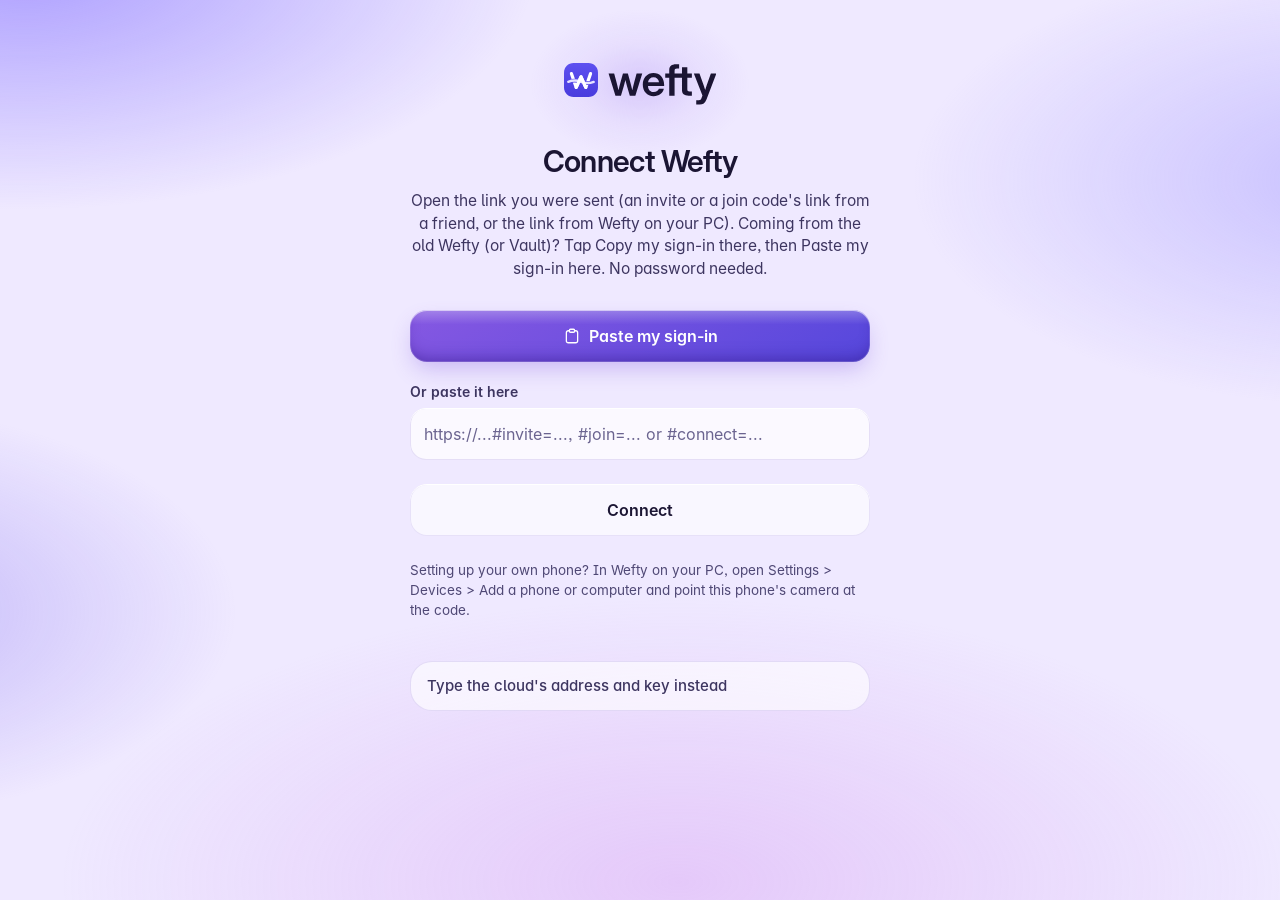
==== commit c4ccb2e2: "Wefty 2.0 preview: wave A (speed, sheets and menus, the start) Co-Authored-By: Claude Fable 5.2 <nor" ====
--- a/beta/index.html
+++ b/beta/index.html
@@ -1,5 +1,5 @@
 <!doctype html>
-<html lang="en">
+<html lang="en" data-look="glass">
 <head>
   <meta charset="utf-8">
   <meta name="robots" content="noindex, nofollow">
@@ -32,6 +32,12 @@
   <link rel="stylesheet" href="glass/overlays.css">
   <link rel="stylesheet" href="glass/loading.css">
   <link rel="stylesheet" href="glass/swipeback.css">
+  <link rel="stylesheet" href="ui/tokens.css">
+  <link rel="stylesheet" href="ui/kit.css">
+  <link rel="stylesheet" href="ui/overlay.css">
+  <link rel="stylesheet" href="ui/edge.css">
+  <link rel="stylesheet" href="ui/start.css">
+  <link rel="stylesheet" href="ui/firstsight.css">
   <!-- ===== Wefty 2.0 glass: the splash screen (CSS). Shown only while html[data-look="glass"] is set (js/look.js, in the head,
        before the first frame); the classic look never shows it. It is here, inline, because the page's security rules allow
        inline styles but not inline scripts: it paints before any script has loaded. glass/loading.js ends it (V.splash.done(),
@@ -269,6 +275,8 @@
   <script src="vendor/qrcode.js"></script>
   <script src="vendor/fsrs.js"></script>
   <script src="js/util.js"></script>
+  <script src="ui/motion.js"></script>
+  <script src="ui/overlay.js"></script>
   <script src="js/reading.js"></script>
   <script src="js/db.js"></script>
   <script src="js/lock.js"></script>
--- a/beta/styles.css
+++ b/beta/styles.css
@@ -3,6 +3,8 @@
    Settings > Appearance or the system). The same sheet lays out a phone (tabs along the bottom, a note over
    everything), a Chromebook-size window (a rail, the list and the note side by side) and the PC app (a rail, folders,
    the list and the note). The page you write on is always the brightest surface. */
+@layer force, classic, glass, ui;
+@layer classic {
 
 @font-face { font-family: "Inter"; font-style: normal; font-weight: 400; font-display: swap; src: url("fonts/Inter-Regular.woff2") format("woff2"); }
 @font-face { font-family: "Inter"; font-style: normal; font-weight: 500; font-display: swap; src: url("fonts/Inter-Medium.woff2") format("woff2"); }
@@ -404,15 +406,13 @@
   transition: background var(--d-1), border-color var(--d-1), color var(--d-1), transform var(--d-1) var(--ease-out);
 }
 .btn .icon { width: 18px; height: 18px; }
-.btn:hover { background: var(--surface-2); }
-.btn:active:not(:disabled) { transform: scale(.98); }
+@media (hover: hover) and (pointer: fine) { .btn:hover { background: var(--surface-2); } }
 .btn:disabled { opacity: .45; cursor: default; }
 /* Each screen's main button: the brand's iris with white words (--primary), in both themes. In dark it catches a 1 px
    highlight along its top, so it reads as raised rather than as a flat heavy block. */
 .btn.primary { background: var(--primary); border-color: transparent; color: var(--on-primary); }
 :where(:root[data-theme="dark"]) .btn.primary { box-shadow: inset 0 1px 0 rgba(255, 255, 255, .16); }
-.btn.primary:hover:not(:disabled) { background: var(--primary-hover); }
-.btn.primary:active:not(:disabled) { background: var(--primary-press); }
+@media (hover: hover) and (pointer: fine) { .btn.primary:hover:not(:disabled) { background: var(--primary-hover); } }
 /* A second strong button on a screen that already has its main one (the round + or New note above the list): the
    Review card's Review button (js/review.js) and an empty list's New note (js/notes.js). The same solid iris in light;
    in dark the soft purple with lavender words and a thin iris edge, so the main action stays the one solid iris
@@ -421,14 +421,13 @@
    two the same. */
 .btn.tonal { background: light-dark(var(--primary), var(--accent-soft)); border-color: transparent; color: light-dark(var(--on-primary), var(--accent-ink)); }
 :where(:root[data-theme="dark"]) .btn.tonal { box-shadow: inset 0 0 0 1px color-mix(in oklab, var(--accent-line) 60%, transparent); }
-.btn.tonal:hover:not(:disabled) { background: light-dark(var(--primary-hover), color-mix(in oklab, var(--accent-soft) 84%, var(--accent-line))); }
-.btn.tonal:active:not(:disabled) { background: light-dark(var(--primary-press), color-mix(in oklab, var(--accent-soft) 72%, var(--accent-line))); }
+@media (hover: hover) and (pointer: fine) { .btn.tonal:hover:not(:disabled) { background: light-dark(var(--primary-hover), color-mix(in oklab, var(--accent-soft) 84%, var(--accent-line))); } }
 .btn.danger { background: var(--danger-fill); border-color: transparent; color: var(--on-danger-fill); }
-.btn.danger:hover:not(:disabled) { filter: brightness(.94); }
+@media (hover: hover) and (pointer: fine) { .btn.danger:hover:not(:disabled) { filter: brightness(.94); } }
 .btn.danger-quiet { background: transparent; border-color: transparent; color: var(--danger); }
-.btn.danger-quiet:hover { background: var(--danger-soft); }
+@media (hover: hover) and (pointer: fine) { .btn.danger-quiet:hover { background: var(--danger-soft); } }
 .btn.quiet { background: transparent; border-color: transparent; color: var(--text-2); }
-.btn.quiet:hover { background: var(--surface-2); color: var(--text); }
+@media (hover: hover) and (pointer: fine) { .btn.quiet:hover { background: var(--surface-2); color: var(--text); } }
 .btn.wide-btn { width: 100%; min-height: 48px; }
 .icon-btn {
   position: relative; display: inline-grid; place-items: center; width: 40px; height: 40px; border-radius: var(--r-md); flex: none;
@@ -437,7 +436,7 @@
 }
 .icon-btn .icon { width: 22px; height: 22px; }
 .icon-btn::after { content: ""; position: absolute; inset: -2px; }  /* a 44 px target round a 40 px button */
-.icon-btn:hover { background: var(--surface-2); color: var(--text); }
+@media (hover: hover) and (pointer: fine) { .icon-btn:hover { background: var(--surface-2); color: var(--text); } }
 .icon-btn.on { background: var(--accent-soft); color: var(--accent-ink); }
 .icon-btn.tiny { width: 30px; height: 30px; border-radius: 8px; }
 .icon-btn.tiny .icon { width: 17px; height: 17px; }
@@ -486,7 +485,7 @@
   font: 500 14px/1 var(--font); white-space: nowrap;
   transition: background var(--d-2) var(--ease-spring), color var(--d-2), border-color var(--d-2);
 }
-.chip:hover { border-color: var(--line-strong); }
+@media (hover: hover) and (pointer: fine) { .chip:hover { border-color: var(--line-strong); } }
 .chip::after { content: ""; position: absolute; inset: -4px 0; }  /* 44 px tall to a finger, without overlapping */
 .chip .icon { width: 16px; height: 16px; }
 .chip .count { color: var(--muted); font-weight: 500; }
@@ -569,7 +568,8 @@
   background: none; border: none; text-align: left; color: var(--text); font: 500 14px/18px var(--font);
 }
 .menu-item .icon { color: var(--muted); }
-.menu-item:hover, .menu-item:focus { background: light-dark(var(--surface-2), color-mix(in oklab, var(--text) 6%, transparent)); outline: none; }
+.menu-item:focus { background: light-dark(var(--surface-2), color-mix(in oklab, var(--text) 6%, transparent)); outline: none; }
+@media (hover: hover) and (pointer: fine) { .menu-item:hover { background: light-dark(var(--surface-2), color-mix(in oklab, var(--text) 6%, transparent)); outline: none; } }
 .menu-item.danger, .menu-item.danger .icon { color: var(--danger); }
 .menu-item:disabled { opacity: .45; cursor: default; }
 .menu:focus { outline: none; }  /* (a menu opened by a pointer has the keyboard itself, nothing lit: V.menu `pointer`) */
@@ -616,7 +616,7 @@
   background: none; border: none; color: var(--toast-action); font: 600 14px/1 var(--font); min-height: 36px; padding: 0 10px;
   border-radius: 8px;
 }
-.toast-action:hover { background: rgba(255, 255, 255, .08); }
+@media (hover: hover) and (pointer: fine) { .toast-action:hover { background: rgba(255, 255, 255, .08); } }
 @keyframes rise { from { transform: translateY(10px); opacity: 0; } }
 @media (min-width: 900px) { #toasts { bottom: 24px; left: auto; right: 24px; transform: none; width: 400px; } }
 
@@ -739,7 +739,7 @@
   position: absolute; right: 6px; bottom: 6px; min-width: 56px; height: 36px; padding: 0 10px; border-radius: 9px;
   background: transparent; border: none; color: var(--accent-ink); font: 600 13.5px/1 var(--font);
 }
-.doors-show:hover { background: var(--surface-2); }
+@media (hover: hover) and (pointer: fine) { .doors-show:hover { background: var(--surface-2); } }
 .doors-show::after { content: ""; position: absolute; inset: -4px; }  /* (a 44 px target) */
 .gate-box > .doors-sent { margin: 0; }
 .gate-box > .doors-address { text-align: center; font-weight: 600; color: var(--text); margin: 2px 0 4px; overflow-wrap: anywhere; }
@@ -801,7 +801,7 @@
 }
 .search-clear::after { content: ""; position: absolute; inset: -4px; }  /* 44 px to a finger */
 .search-clear .icon { width: 18px; height: 18px; }
-.search-clear:hover { background: color-mix(in oklab, var(--text) 6%, transparent); color: var(--text); }
+@media (hover: hover) and (pointer: fine) { .search-clear:hover { background: color-mix(in oklab, var(--text) 6%, transparent); color: var(--text); } }
 .search-back { margin-left: -10px; }
 .search-hint { display: none; }
 .search-found { margin: 14px 4px 2px; color: var(--muted); font: 600 13px/18px var(--font); }
@@ -832,7 +832,7 @@
   border-radius: var(--r-sm); background: none; color: inherit; font: inherit;
 }
 .list-go .list-go-chev { width: 14px; height: 14px; opacity: .7; }
-.list-go:hover { color: var(--text); background: var(--surface-2); }
+@media (hover: hover) and (pointer: fine) { .list-go:hover { color: var(--text); background: var(--surface-2); } }
 @media (pointer: coarse) { .list-go { min-height: 36px; margin: -9px -6px; } }
 /* A card's chips (its folder, #tags, date, reminder, a test's countdown): each a tap of its own (js/notes.js chipTap) */
 button.card .card-go { cursor: pointer; border-radius: var(--r-sm); }
@@ -847,8 +847,7 @@
   background: var(--card); border: 1px solid var(--line); border-radius: var(--r-lg); min-height: 64px;
   transition: border-color var(--d-1), background var(--d-1);
 }
-button.card:hover { border-color: var(--line-strong); }
-button.card:active { background: var(--surface-2); }
+@media (hover: hover) and (pointer: fine) { button.card:hover { border-color: var(--line-strong); } }
 button.card.open { background: var(--accent-wash); border-color: var(--accent-line); }
 button.card.done .card-title { text-decoration: line-through; text-decoration-color: color-mix(in srgb, var(--muted) 70%, transparent); color: var(--muted); }
 /* In dark, raised things catch a 1 px highlight along their top edge; a wide note list's flat rows stay flat (its grid
@@ -899,8 +898,7 @@
   transition: background var(--d-1), transform var(--d-1) var(--ease-out);
 }
 :where(:root[data-theme="dark"]) .fab { box-shadow: inset 0 1px 0 rgba(255, 255, 255, .18), var(--shadow-fab); }
-.fab:hover { background: var(--primary-hover); }
-.fab:active { transform: scale(.96); background: var(--primary-press); }
+@media (hover: hover) and (pointer: fine) { .fab:hover { background: var(--primary-hover); } }
 .fab .icon { width: 26px; height: 26px; }
 
 .templates { display: grid; grid-template-columns: repeat(auto-fill, minmax(150px, 1fr)); gap: 8px; }
@@ -909,7 +907,8 @@
   background: var(--card); border: 1px solid var(--line); min-height: 64px;
   transition: border-color var(--d-1), background var(--d-1);
 }
-.template:hover, .template:focus-visible { border-color: var(--line-strong); background: var(--surface-2); }
+.template:focus-visible { border-color: var(--line-strong); background: var(--surface-2); }
+@media (hover: hover) and (pointer: fine) { .template:hover { border-color: var(--line-strong); background: var(--surface-2); } }
 .template .icon {
   width: 36px; height: 36px; padding: 8px; margin-bottom: 8px; border-radius: 10px;
   background: var(--accent-wash); color: var(--accent-ink); box-shadow: inset 0 0 0 1px var(--accent-soft);
@@ -923,7 +922,7 @@
   font: 500 14px/18px var(--font);
 }
 .nav-item .icon { width: 18px; height: 18px; color: var(--muted); }
-.nav-item:hover { background: var(--surface-2); color: var(--text); }
+@media (hover: hover) and (pointer: fine) { .nav-item:hover { background: var(--surface-2); color: var(--text); } }
 .nav-item.on { background: var(--card); border-color: var(--line); box-shadow: var(--shadow-1); color: var(--text); font-weight: 600; }
 .nav-item.on .icon { color: var(--accent-ink); }
 .nav-label { flex: 1; min-width: 0; overflow: hidden; text-overflow: ellipsis; white-space: nowrap; }
@@ -931,7 +930,8 @@
 .nav-heading { display: flex; align-items: center; justify-content: space-between; color: var(--muted); font: 600 13px/18px var(--font); padding: 18px 2px 6px 10px; }
 .folder-row { display: flex; align-items: center; gap: 2px; }
 .folder-row .folder-more { opacity: 0; }
-.folder-row:hover .folder-more, .folder-row:focus-within .folder-more { opacity: 1; }
+.folder-row:focus-within .folder-more { opacity: 1; }
+@media (hover: hover) and (pointer: fine) { .folder-row:hover .folder-more { opacity: 1; } }
 .nav-spacer { flex: 1; min-height: 18px; }
 /* each folder's emoji in a small tinted square; a colour dot when it has none */
 .nav-item .emoji, .nav-item .dot-box {
@@ -961,10 +961,17 @@
   /* on a wide screen the cards are flat rows with hairlines between them */
   button.card { background: transparent; border-color: transparent; border-radius: var(--r-md); padding: 11px 12px 12px; gap: 5px; min-height: 0; }
   button.card::before { content: ""; position: absolute; top: -2px; left: 12px; right: 12px; height: 1px; background: var(--line-soft); }
-  .list > :first-child::before, .list-section + button.card::before, .list-bar + button.card::before,
-  button.card.open::before, button.card.open + button.card::before,
+  .list > :first-child::before,
+  .list-section + button.card::before,
+  .list-bar + button.card::before,
+  button.card.open::before,
+  button.card.open + button.card::before { display: none; }
+}
+@media (min-width: 900px) and (hover: hover) and (pointer: fine) {
   button.card:hover::before, button.card:hover + button.card::before { display: none; }
   button.card:hover { background: var(--surface-2); border-color: transparent; }
+}
+@media (min-width: 900px) {
   button.card.open { background: var(--accent-wash); border-color: var(--accent-line); }
   .card-title { font-size: 14.5px; line-height: 20px; }
   .card-snippet { font-size: 13px; line-height: 19px; }
@@ -1011,7 +1018,7 @@
 :root[data-theme="dark"] .folder-pick {
   background-image: url("data:image/svg+xml,%3Csvg xmlns='http://www.w3.org/2000/svg' viewBox='0 0 24 24' fill='none' stroke='%23a5a5b8' stroke-width='2' stroke-linecap='round' stroke-linejoin='round'%3E%3Cpath d='m6.5 9.5 5.5 5.5 5.5-5.5'/%3E%3C/svg%3E");
 }
-.folder-pick:hover { border-color: var(--line-strong); }
+@media (hover: hover) and (pointer: fine) { .folder-pick:hover { border-color: var(--line-strong); } }
 .folder-pick:focus-visible { outline: 2px solid var(--focus); outline-offset: 2px; }
 .folder-pick option { background: var(--card); color: var(--text); }
 .editor-scroll { flex: 1; overflow: auto; display: flex; flex-direction: column; padding: 10px 20px 48px; }
@@ -1069,8 +1076,9 @@
   background: none; border: none; border-radius: 8px; color: var(--muted); flex: none;
 }
 .remove-item::after { content: ""; position: absolute; inset: -8px -6px; }
-.remove-item:hover { background: var(--surface); color: var(--text); }
-.check-row:hover .remove-item, .check-row:focus-within .remove-item { opacity: 1; }
+@media (hover: hover) and (pointer: fine) { .remove-item:hover { background: var(--surface); color: var(--text); } }
+.check-row:focus-within .remove-item { opacity: 1; }
+@media (hover: hover) and (pointer: fine) { .check-row:hover .remove-item { opacity: 1; } }
 /* No hover on a phone: an invisible button there was still tapped by accident, so it shows, softly. */
 @media (hover: none) { .remove-item { opacity: .45; } }
 .editor-tools {
@@ -1084,7 +1092,7 @@
   aspect-ratio: 1; border-radius: var(--r-md); overflow: hidden; border: 1px solid var(--line); background: var(--surface-2);
   padding: 0; display: grid; place-items: center;
 }
-.thumb:hover { border-color: var(--line-strong); }
+@media (hover: hover) and (pointer: fine) { .thumb:hover { border-color: var(--line-strong); } }
 .thumb img { width: 100%; height: 100%; object-fit: cover; display: block; }
 .thumb img.broken { opacity: .4; }
 .viewer { display: grid; place-items: center; background: var(--sunken); border-radius: var(--r-md); }
@@ -1122,12 +1130,19 @@
   height: 56px; border-radius: var(--r-lg); background: var(--surface-2); border: 1px solid transparent; color: var(--text);
   font: 500 22px/1 var(--font); display: grid; place-items: center; transition: background var(--d-1), transform var(--d-1);
 }
-.pin-key:hover { border-color: var(--line-strong); }
-.pin-key:active { background: var(--accent-soft); transform: scale(.98); }
+@media (hover: hover) and (pointer: fine) { .pin-key:hover { border-color: var(--line-strong); } }
 .pin-key .icon { width: 22px; height: 22px; }
 .pin-key.go { background: var(--primary); color: var(--on-primary); }
-.pin-key.go:hover { background: var(--primary-hover); }
+@media (hover: hover) and (pointer: fine) { .pin-key.go:hover { background: var(--primary-hover); } }
 .sheet-body > .hint { text-align: center; margin: 4px 0 6px; }
+/* (1.22.6) The PIN's sheets say what a PIN is for and what it isn't: small, so the pad stays in reach; on a short
+   screen (a small phone) the pad and the dots give the words their room. */
+.sheet-body > .pin-about { font-size: 13px; line-height: 1.4; margin: 2px 0 4px; text-wrap: pretty; }
+@media (max-height: 700px) {
+  .pin-dots { height: 26px; }
+  .pin-pad { gap: 7px; margin-top: 4px; }
+  .pin-key { height: 44px; font-size: 20px; }
+}
 
 /* ------------------------------------------------------------ send and clipboard */
 
@@ -1150,8 +1165,7 @@
   background: var(--card); border: 1px solid var(--line); border-radius: var(--r-lg); color: var(--text);
   transition: border-color var(--d-1), background var(--d-1);
 }
-.tile:hover { border-color: var(--line-strong); }
-.tile:active { background: var(--surface-2); }
+@media (hover: hover) and (pointer: fine) { .tile:hover { border-color: var(--line-strong); } }
 .tile .icon { width: 36px; height: 36px; padding: 8px; }
 .tile strong { display: block; font: 600 14px/18px var(--font); }
 .tile small { display: block; color: var(--muted); font: 500 12px/16px var(--font); margin-top: 2px; }
@@ -1159,7 +1173,7 @@
   display: grid; justify-items: center; gap: 8px; padding: 28px 16px; border-radius: var(--r-xl); color: var(--text-2);
   background: var(--accent-wash); border: 1.5px dashed var(--accent-line); transition: border-color var(--d-1), background var(--d-1);
 }
-.drop-zone:hover { border-color: var(--accent); }
+@media (hover: hover) and (pointer: fine) { .drop-zone:hover { border-color: var(--accent); } }
 .drop-zone strong { color: var(--text); font: 600 16px/22px var(--font); }
 .drop-zone .icon { color: var(--accent-ink); }
 .drop-zone .icon.big { width: 30px; height: 30px; }
@@ -1257,7 +1271,6 @@
   background: var(--card); border: 1px solid var(--line); border-radius: var(--r-lg); color: var(--text); font: inherit;
 }
 button.send-to-row { cursor: pointer; transition: border-color var(--d-1), background var(--d-1); }
-button.send-to-row:active { background: var(--surface-2); }
 @media (hover: hover) { button.send-to-row:hover { border-color: var(--line-strong); } }
 .send-to-label { flex: none; color: var(--muted); font: 500 15px/20px var(--font); }
 .send-to-row > .icon { flex: none; width: 20px; height: 20px; color: var(--text-2); }
@@ -1330,7 +1343,7 @@
   transition: background var(--d-2), color var(--d-2);
 }
 .segmented button .icon { width: 16px; height: 16px; }
-.segmented button:hover { color: var(--text); }
+@media (hover: hover) and (pointer: fine) { .segmented button:hover { color: var(--text); } }
 .segmented button[aria-checked="true"] { background: var(--selected); border-color: light-dark(var(--line), transparent); box-shadow: var(--shadow-1); color: var(--text); font-weight: 600; }
 /* (in dark the picked segment is the lightest step of its track, with a 1 px highlight along its top) */
 :where(:root[data-theme="dark"]) .segmented button[aria-checked="true"] { box-shadow: var(--shadow-1), inset 0 1px 0 var(--edge-hi); }
@@ -1425,7 +1438,7 @@
   color: var(--text-2) !important; font: 500 13px/18px var(--font) !important;
 }
 button.sync-chip { border: 0; cursor: pointer; }
-button.sync-chip:hover { box-shadow: inset 0 0 0 1px currentColor; }
+@media (hover: hover) and (pointer: fine) { button.sync-chip:hover { box-shadow: inset 0 0 0 1px currentColor; } }
 .sync-chip[data-state=offline], .sync-chip[data-state=held] { background: var(--warn-soft); color: var(--warn) !important; }
 .sync-chip[data-state=error], .sync-chip[data-state=asleep], .sync-chip[data-state=signed-out] { background: var(--danger-soft); color: var(--danger) !important; }
 
@@ -1614,7 +1627,7 @@
   transition: border-color var(--d-1), background var(--d-1);
 }
 .link-chip::after { content: ""; position: absolute; inset: -6px 0; }  /* 44 px tall to a finger */
-.link-chip:hover { border-color: var(--line-strong); background: var(--surface-2); }
+@media (hover: hover) and (pointer: fine) { .link-chip:hover { border-color: var(--line-strong); background: var(--surface-2); } }
 .link-chip .icon { width: 15px; height: 15px; color: var(--accent-ink); }
 .chip-site { color: var(--text); font-weight: 600; white-space: nowrap; flex: none; max-width: 65%; overflow: hidden; text-overflow: ellipsis; }
 .chip-tail { color: var(--muted); white-space: nowrap; overflow: hidden; text-overflow: ellipsis; min-width: 0; }
@@ -1635,8 +1648,7 @@
 }
 .tool-btn .icon { width: 21px; height: 21px; }
 .tool-btn::after { content: ""; position: absolute; inset: -2px; }  /* 44 px */
-.tool-btn:hover { background: var(--surface-2); color: var(--text); }
-.tool-btn:active { background: var(--accent-soft); color: var(--accent-ink); }
+@media (hover: hover) and (pointer: fine) { .tool-btn:hover { background: var(--surface-2); color: var(--text); } }
 .tool-btn.on { background: var(--accent-soft); color: var(--accent-ink); }
 .tool-btn[aria-disabled="true"] { color: var(--faint); background: transparent; cursor: default; }
 .tool-label { position: absolute; width: 1px; height: 1px; overflow: hidden; clip-path: inset(50%); white-space: nowrap; }
@@ -1661,7 +1673,8 @@
   font: 500 13px/16px var(--font); text-align: center; overflow-wrap: anywhere;
 }
 .more-tool .icon { width: 22px; height: 22px; color: var(--text-2); }
-.more-tool:hover, .more-tool:focus { background: light-dark(var(--surface-2), color-mix(in oklab, var(--text) 6%, transparent)); outline: none; }
+.more-tool:focus { background: light-dark(var(--surface-2), color-mix(in oklab, var(--text) 6%, transparent)); outline: none; }
+@media (hover: hover) and (pointer: fine) { .more-tool:hover { background: light-dark(var(--surface-2), color-mix(in oklab, var(--text) 6%, transparent)); outline: none; } }
 .more-tool:focus-visible { box-shadow: inset 0 0 0 2px var(--accent); }
 .more-tool-on {
   position: absolute; top: 5px; right: 5px; padding: 0 6px; border-radius: 999px; background: var(--accent-soft);
@@ -1676,7 +1689,7 @@
   font: 500 12.5px/16px var(--font); white-space: nowrap; font-variant-numeric: tabular-nums;
 }
 .word-count::after { content: ""; position: absolute; inset: -6px -4px; }
-.word-count:hover { background: var(--surface-2); color: var(--text); }
+@media (hover: hover) and (pointer: fine) { .word-count:hover { background: var(--surface-2); color: var(--text); } }
 .count-time { display: none; color: var(--muted); }
 @container (min-width: 560px) {
   .tools-info { display: flex; align-items: center; gap: 10px; }
@@ -1713,7 +1726,7 @@
   display: flex; align-items: center; gap: 12px; flex: 1; min-width: 0; min-height: 44px; padding: 2px 4px; margin: 0;
   background: none; border: none; border-radius: var(--r-sm); color: var(--text); text-align: left;
 }
-.file-open:hover .file-name { text-decoration: underline; text-underline-offset: 3px; text-decoration-color: var(--line-strong); }
+@media (hover: hover) and (pointer: fine) { .file-open:hover .file-name { text-decoration: underline; text-underline-offset: 3px; text-decoration-color: var(--line-strong); } }
 .file-badge {
   display: grid; place-items: center; width: 40px; height: 40px; flex: none; border-radius: 10px;
   background: var(--accent-wash); color: var(--accent-ink); box-shadow: inset 0 0 0 1px var(--accent-soft);
@@ -1735,8 +1748,7 @@
 }
 .play-btn::after { content: ""; position: absolute; inset: -2px; }
 .play-btn .icon { width: 17px; height: 17px; }
-.play-btn:hover { background: var(--accent-hover); }
-.play-btn:active { transform: scale(.96); background: var(--accent-press); }
+@media (hover: hover) and (pointer: fine) { .play-btn:hover { background: var(--accent-hover); } }
 .play-btn.loading { opacity: .6; }
 
 /* the word count sheet */
@@ -1771,13 +1783,13 @@
 .read-text { flex: 1; min-width: 0; }
 .read-check.done .read-text { color: var(--muted); text-decoration: line-through; text-decoration-color: color-mix(in srgb, var(--muted) 70%, transparent); }
 .read-link { color: var(--accent-ink); text-decoration: underline; text-decoration-color: var(--accent-line); text-underline-offset: 3px; }
-.read-link:hover { text-decoration-color: currentColor; }
+@media (hover: hover) and (pointer: fine) { .read-link:hover { text-decoration-color: currentColor; } }
 /* A #tag in the Read view: a button that shows the notes with it, drawn as the words it is (1.19.11) */
 .read-tag {
   display: inline; margin: 0; padding: 0; border: 0; border-radius: var(--r-xs); background: none; color: var(--accent-ink);
   font: inherit; letter-spacing: inherit; line-height: inherit; text-align: inherit; white-space: normal; cursor: pointer;
 }
-.read-tag:hover { text-decoration: underline; text-underline-offset: 3px; }
+@media (hover: hover) and (pointer: fine) { .read-tag:hover { text-decoration: underline; text-underline-offset: 3px; } }
 .read-body u, .block-preview u { text-underline-offset: 3px; }
 .read-body s, .block-preview s { text-decoration-color: color-mix(in srgb, currentColor 75%, transparent); }
 mark.read-hl { padding: 0 2px; margin: 0 -2px; border-radius: 3px; background: var(--highlight); color: inherit; box-decoration-break: clone; -webkit-box-decoration-break: clone; }
@@ -1811,7 +1823,7 @@
   border: 1px dashed var(--line-strong); background: transparent; color: var(--text-2); font: 500 13px/1 var(--font); white-space: nowrap;
 }
 .filter-pill::after { content: ""; position: absolute; inset: -7px 0; }  /* 44 px tall to a finger */
-.filter-pill:hover { border-style: solid; background: var(--surface-2); color: var(--text); }
+@media (hover: hover) and (pointer: fine) { .filter-pill:hover { border-style: solid; background: var(--surface-2); color: var(--text); } }
 @media (max-width: 899px) {
   /* the "Try" buttons: plain words on rounded buttons a finger finds easily */
   .search-help { gap: 8px; padding-top: 6px; }
@@ -1854,10 +1866,11 @@
 }
 .pick-action .icon { width: 22px; height: 22px; }
 .pick-action > span { max-width: 100%; overflow: hidden; text-overflow: ellipsis; white-space: nowrap; }  /* (five in a row: one picked has More) */
-.pick-action:hover { background: var(--surface-2); color: var(--text); }
+@media (hover: hover) and (pointer: fine) { .pick-action:hover { background: var(--surface-2); color: var(--text); } }
 .pick-action.danger { color: var(--danger); }
-.pick-action.danger:hover { background: var(--danger-soft); }
-.pick-action:disabled, .pick-action:disabled:hover { opacity: .4; background: transparent; cursor: default; }  /* nothing picked yet */
+@media (hover: hover) and (pointer: fine) { .pick-action.danger:hover { background: var(--danger-soft); } }
+.pick-action:disabled { opacity: .4; background: transparent; cursor: default; }
+@media (hover: hover) and (pointer: fine) { .pick-action:disabled:hover { opacity: .4; background: transparent; cursor: default; } }  /* nothing picked yet */
 .notes-layout.selecting .list-column { padding-bottom: calc(150px + var(--safe-bottom)); }
 /* picked notes' Export (js/export.js): in the bar's top row, beside Pick all (the row of actions below is full on a
    320 px phone) */
@@ -1866,7 +1879,7 @@
   border-radius: var(--r-md); text-decoration: none; white-space: nowrap;
 }
 .pick-export .icon { width: 18px; height: 18px; }
-.pick-export:hover:not(:disabled) { background: var(--surface-2); }
+@media (hover: hover) and (pointer: fine) { .pick-export:hover:not(:disabled) { background: var(--surface-2); } }
 .pick-export:disabled { opacity: .4; cursor: default; }
 
 /* Export's sheet (js/export.js): Text or Markdown as two big rows, a locked note's warning above them */
@@ -1892,8 +1905,9 @@
   background: transparent; border-color: transparent; color: var(--text-2); font: 500 13.5px/1 var(--font); white-space: nowrap;
 }
 .select-btn .icon { display: none; }  /* the word alone: with a folder's ⋯, sort and grid beside it, the folder's name needs the room */
-.select-btn:hover { background: var(--surface-2); color: var(--text); }
-.select-btn[aria-pressed="true"], .select-btn[aria-pressed="true"]:hover { background: var(--accent-soft); color: var(--accent-ink); }
+@media (hover: hover) and (pointer: fine) { .select-btn:hover { background: var(--surface-2); color: var(--text); } }
+.select-btn[aria-pressed="true"] { background: var(--accent-soft); color: var(--accent-ink); }
+@media (hover: hover) and (pointer: fine) { .select-btn[aria-pressed="true"]:hover { background: var(--accent-soft); color: var(--accent-ink); } }
 
 /* A phone's ⋯ (js/notes.js moreMenu): Select notes, Sort (the one in use, then its own menu), View List | Grid and an
    open folder's options. Big rows for a finger. */
@@ -1971,9 +1985,9 @@
   flex: none; width: 44px; height: 44px; display: grid; place-items: center; padding: 0; border: none; border-radius: var(--r-md);
   background: none; color: var(--muted); cursor: grab; touch-action: none;
 }
-.arr-handle:hover { background: var(--surface-2); color: var(--text); }
+@media (hover: hover) and (pointer: fine) { .arr-handle:hover { background: var(--surface-2); color: var(--text); } }
 .arr-handle:disabled { cursor: default; opacity: .6; }
-.arr-handle:disabled:hover { background: none; color: var(--muted); }
+@media (hover: hover) and (pointer: fine) { .arr-handle:disabled:hover { background: none; color: var(--muted); } }
 .arr-handle .icon { width: 20px; height: 20px; }
 .arrange-end {
   display: grid; place-items: center; min-height: 48px; margin-top: 6px; border: 1px dashed var(--line-strong); border-radius: var(--r-md);
@@ -2003,7 +2017,9 @@
   .list.grid { grid-template-columns: repeat(auto-fill, minmax(190px, 1fr)); gap: 8px; }
   .list.grid button.card { background: var(--card); border-color: var(--line); border-radius: var(--r-lg); padding: 14px; min-height: 96px; }
   .list.grid button.card::before { display: none; }
-  .list.grid button.card:hover { background: var(--card); border-color: var(--line-strong); }
+}
+@media (min-width: 900px) and (hover: hover) and (pointer: fine) { .list.grid button.card:hover { background: var(--card); border-color: var(--line-strong); } }
+@media (min-width: 900px) {
   .list.grid button.card.open { background: var(--accent-wash); border-color: var(--accent-line); }
   .list.grid.picking button.card.selected { background: var(--accent-wash); border-color: var(--accent-line); }
 }
@@ -2023,7 +2039,7 @@
 }
 .emoji-pick .emoji { font-size: 22px; }
 .emoji-pick .dot { width: 10px; height: 10px; }
-.emoji-pick:hover { border-color: var(--line-strong); }
+@media (hover: hover) and (pointer: fine) { .emoji-pick:hover { border-color: var(--line-strong); } }
 .emoji-pick[aria-pressed="true"] { background: var(--accent-soft); border-color: var(--accent); box-shadow: inset 0 0 0 1px var(--accent); color: var(--accent-ink); }
 .emoji-own { margin-top: 8px; }
 .sheet-body > .label:first-child { margin-top: 4px; }
@@ -2034,7 +2050,7 @@
   display: flex; align-items: center; gap: 12px; min-height: 48px; padding: 0 12px; border-radius: var(--r-md);
   border: 1px solid transparent; background: none; color: var(--text); text-align: left; font: 500 15px/20px var(--font);
 }
-.folder-choice:hover { background: var(--surface-2); }
+@media (hover: hover) and (pointer: fine) { .folder-choice:hover { background: var(--surface-2); } }
 .folder-choice.on { background: var(--accent-wash); border-color: var(--accent-line); }
 .fc-badge { width: 30px; height: 30px; border-radius: 8px; display: grid; place-items: center; flex: none; background: var(--surface-2); color: var(--muted); }
 .fc-badge .emoji { font-size: 16px; }
@@ -2043,7 +2059,7 @@
 .folder-choice.new { color: var(--accent-ink); }
 .folder-choice.new .fc-badge { background: var(--accent-wash); color: var(--accent-ink); }
 .folder-choice:disabled { color: var(--muted); cursor: default; }
-.folder-choice:disabled:hover { background: none; }
+@media (hover: hover) and (pointer: fine) { .folder-choice:disabled:hover { background: none; } }
 .folder-choice:disabled .fc-badge { opacity: .5; }
 
 /* folders inside folders: indented a step a level (the side list, "Move to"), a chevron to fold them away (the side
@@ -2061,7 +2077,7 @@
   height: 28px; padding: 0; display: grid; place-items: center; border: none; border-radius: 6px; background: none;
   color: var(--muted);
 }
-.twist:hover { background: var(--surface-2); color: var(--text); }
+@media (hover: hover) and (pointer: fine) { .twist:hover { background: var(--surface-2); color: var(--text); } }
 .twist .icon { width: 14px; height: 14px; transition: transform var(--d-2) var(--ease-out); }
 .twist[aria-expanded="true"] .icon { transform: rotate(90deg); }
 .nav-heading.drop-on { color: var(--accent-ink); box-shadow: inset 0 -2px 0 var(--accent); }
@@ -2077,7 +2093,7 @@
 .crumb::after { content: ""; position: absolute; inset: -6px 0 0; }  /* (taller to a finger, never over the name below) */
 .crumb span:last-child { overflow: hidden; text-overflow: ellipsis; }
 .crumb .emoji { font-size: 13px; }
-.crumb:hover { background: var(--surface-2); color: var(--text); }
+@media (hover: hover) and (pointer: fine) { .crumb:hover { background: var(--surface-2); color: var(--text); } }
 .crumb-gap { flex: none; color: var(--faint); }
 @media (min-width: 900px) {
   .list-title .folder-up { width: 32px; height: 32px; margin: 0 2px 0 -6px; align-self: flex-end; }
@@ -2090,8 +2106,7 @@
   background: var(--card); border: 1px solid var(--line); border-radius: var(--r-lg); color: var(--text);
   font: 600 15px/20px var(--font);
 }
-.subfolder:hover { border-color: var(--line-strong); }
-.subfolder:active { background: var(--surface-2); }
+@media (hover: hover) and (pointer: fine) { .subfolder:hover { border-color: var(--line-strong); } }
 .sf-name { flex: 1; min-width: 0; overflow: hidden; text-overflow: ellipsis; white-space: nowrap; }
 .sf-meta { flex: none; color: var(--muted); font: 500 12.5px/16px var(--font); font-variant-numeric: tabular-nums; }
 .sf-go { width: 16px; height: 16px; flex: none; color: var(--faint); }
@@ -2104,7 +2119,9 @@
     min-height: 44px; padding: 0 12px; gap: 10px; background: transparent; border-color: transparent;
     border-radius: var(--r-md); font-size: 14.5px;
   }
-  .subfolder:hover { background: var(--surface-2); border-color: transparent; }
+}
+@media (min-width: 900px) and (hover: hover) and (pointer: fine) { .subfolder:hover { background: var(--surface-2); border-color: transparent; } }
+@media (min-width: 900px) {
   .subfolder .fc-badge { width: 26px; height: 26px; border-radius: 7px; }
   .list.grid .subfolders { grid-template-columns: repeat(auto-fill, minmax(190px, 1fr)); gap: 8px; }
   .list.grid .subfolder { background: var(--card); border-color: var(--line); }
@@ -2160,7 +2177,7 @@
 }
 .t-thumb { width: 64px; height: 64px; border-radius: var(--r-md); }
 .mosaic-tile { border-radius: var(--r-sm); }
-button.t-thumb:hover, .mosaic-tile:hover { border-color: var(--line-strong); }
+@media (hover: hover) and (pointer: fine) { button.t-thumb:hover, .mosaic-tile:hover { border-color: var(--line-strong); } }
 .t-thumb img, .mosaic-tile img { width: 100%; height: 100%; object-fit: cover; display: block; }
 .t-mosaic { display: grid; grid-template-columns: repeat(2, 56px); grid-auto-rows: 56px; gap: 4px; }
 .t-mosaic[data-n="3"] > :first-child { grid-row: span 2; }
@@ -2181,7 +2198,7 @@
   min-height: 30px; padding: 0 10px; border-radius: var(--r-full); border: 1px solid var(--accent-soft);
   background: var(--accent-wash); color: var(--accent-ink); font: 500 13px/18px var(--font);
 }
-.link-chip:hover { border-color: var(--accent-line); }
+@media (hover: hover) and (pointer: fine) { .link-chip:hover { border-color: var(--accent-line); } }
 .link-chip::after { content: ""; position: absolute; inset: -7px 0; }  /* 44 px tall to a finger */
 .link-chip .icon { width: 14px; height: 14px; }
 .link-chip span { min-width: 0; overflow: hidden; text-overflow: ellipsis; white-space: nowrap; }
@@ -2229,7 +2246,7 @@
 }
 .files-source span:last-child { overflow: hidden; text-overflow: ellipsis; white-space: nowrap; }
 .files-source .icon { width: 17px; height: 17px; }
-.files-source:hover { color: var(--text); }
+@media (hover: hover) and (pointer: fine) { .files-source:hover { color: var(--text); } }
 .files-source.on { background: var(--selected); border-color: light-dark(var(--line), transparent); box-shadow: var(--shadow-1); color: var(--text); font-weight: 600; }
 :where(:root[data-theme="dark"]) .files-source.on { box-shadow: var(--shadow-1), inset 0 1px 0 var(--edge-hi); }  /* (as the picked segment) */
 @media (pointer: coarse) { .files-source { min-height: 44px; } }
@@ -2275,7 +2292,7 @@
   flex: none; max-width: 220px; min-height: 36px; padding: 0 8px; border: none; border-radius: 8px; background: none;
   color: var(--text-2); font: 500 14px/1 var(--font); overflow: hidden; text-overflow: ellipsis; white-space: nowrap;
 }
-.files-crumb:hover { background: var(--surface-2); color: var(--text); }
+@media (hover: hover) and (pointer: fine) { .files-crumb:hover { background: var(--surface-2); color: var(--text); } }
 .files-crumb.here { color: var(--text); font-weight: 600; }
 .files-crumb-gap { flex: none; color: var(--faint); }
 @media (pointer: coarse) { .files-crumb { min-height: 44px; } }
@@ -2292,7 +2309,6 @@
   -webkit-user-select: none; user-select: none; -webkit-touch-callout: none; touch-action: manipulation;
   transition: background var(--d-1);
 }
-.files-open:active { background: var(--surface-2); }
 @media (hover: hover) { .files-open:hover { background: var(--surface-2); } }  /* a phone's tap leaves no hover behind */
 .files-icon, .files-thumb {
   grid-area: face; width: 40px; height: 40px; border-radius: 10px; display: grid; place-items: center; overflow: hidden; flex: none;
@@ -2380,8 +2396,13 @@
 .files-tick .icon { width: 12px; height: 12px; }
 .files-tick .icon svg { stroke-width: 2.8; }
 .files-list.picking .files-row.picked .files-tick { background: var(--accent); border-color: var(--accent); color: var(--on-accent); }
-.files-list.picking .files-row.picked .files-open, .files-list.picking .files-row.picked .files-open:hover {
+.files-list.picking .files-row.picked .files-open {
   background: var(--accent-wash); box-shadow: inset 0 0 0 1px var(--accent-line);
+}
+@media (hover: hover) and (pointer: fine) {
+  .files-list.picking .files-row.picked .files-open:hover {
+    background: var(--accent-wash); box-shadow: inset 0 0 0 1px var(--accent-line);
+  }
 }
 .files-thumb { position: relative; }
 .files-play {
@@ -2448,7 +2469,7 @@
   display: flex; align-items: center; gap: 12px; min-height: 52px; padding: 6px 8px; border: none; border-radius: var(--r-md);
   background: none; color: var(--text); text-align: left;
 }
-.files-move-to:hover { background: var(--surface-2); }
+@media (hover: hover) and (pointer: fine) { .files-move-to:hover { background: var(--surface-2); } }
 .files-move-to .files-icon { width: 36px; height: 36px; border-radius: 10px; }
 .files-move-text { display: grid; min-width: 0; }
 .files-move-name { font: 500 15px/20px var(--font); overflow: hidden; text-overflow: ellipsis; white-space: nowrap; }
@@ -2470,7 +2491,9 @@
   .files-sources { flex-direction: column; gap: 2px; padding: 0; background: none; position: sticky; top: 16px; }
   .files-source { flex: none; justify-content: flex-start; gap: 10px; min-height: 40px; padding: 0 12px; font-size: 14px; }
   .files-source .icon { width: 18px; height: 18px; color: var(--muted); }
-  .files-source:hover { background: var(--surface-2); }
+}
+@media (min-width: 900px) and (hover: hover) and (pointer: fine) { .files-source:hover { background: var(--surface-2); } }
+@media (min-width: 900px) {
   .files-source.on, :where(:root[data-theme="dark"]) .files-source.on { background: var(--card); border-color: var(--line); box-shadow: var(--shadow-1); }  /* (as .nav-item.on) */
   .files-source.on .icon { color: var(--accent-ink); }
   .files-roots { margin: 0; padding: 2px 0 4px; flex-wrap: wrap; }
@@ -2550,7 +2573,7 @@
   box-shadow: inset 0 0 0 1px light-dark(rgba(13, 14, 17, .18), rgba(255, 255, 255, .4));
   transition: transform var(--d-1) var(--ease-out);
 }
-.ink-swatch:hover span { transform: scale(1.08); }
+@media (hover: hover) and (pointer: fine) { .ink-swatch:hover span { transform: scale(1.08); } }
 .ink-swatch.on span { outline: 2px solid var(--accent); outline-offset: 3px; }
 @media (max-width: 699px) {
   .ink-group { width: 100%; max-width: 400px; justify-content: space-between; }
@@ -2591,7 +2614,7 @@
   border: none; border-radius: 8px; background: none; color: var(--muted);
 }
 .ask-close::after { content: ""; position: absolute; inset: -8px; }
-.ask-close:hover { background: var(--surface-2); color: var(--text); }
+@media (hover: hover) and (pointer: fine) { .ask-close:hover { background: var(--surface-2); color: var(--text); } }
 .ask-close .icon { width: 17px; height: 17px; }
 .ask-line { margin: 0; color: var(--muted); font: 400 13px/18px var(--font); }
 .ask-actions { display: flex; flex-wrap: wrap; gap: 8px; }
@@ -2600,11 +2623,11 @@
   background: var(--card); color: var(--text); font: 600 13.5px/18px var(--font); white-space: nowrap;
 }
 .ask-btn::after { content: ""; position: absolute; inset: -5px -4px; }  /* 44 px to a finger */
-.ask-btn:hover { background: var(--surface-2); }
+@media (hover: hover) and (pointer: fine) { .ask-btn:hover { background: var(--surface-2); } }
 .ask-btn.primary { background: var(--primary); border-color: transparent; color: var(--on-primary); }
-.ask-btn.primary:hover { background: var(--primary-hover); }
+@media (hover: hover) and (pointer: fine) { .ask-btn.primary:hover { background: var(--primary-hover); } }
 .ask-btn.quiet { border-color: transparent; background: transparent; color: var(--text-2); }
-.ask-btn.quiet:hover { background: var(--surface-2); color: var(--text); }
+@media (hover: hover) and (pointer: fine) { .ask-btn.quiet:hover { background: var(--surface-2); color: var(--text); } }
 
 /* the bell, focus and repeat chips in a note, and the bell on a card */
 .note-meta .remind-chip, .note-meta .focus-chip.on-now { color: var(--accent-ink); background: var(--accent-wash); border-color: var(--accent-line); }
@@ -2643,7 +2666,7 @@
   background: var(--card); color: var(--text-2); font: 600 13px/1 var(--font);
 }
 .repeat-day::after { content: ""; position: absolute; inset: -3px 0; }  /* 44 px to a finger */
-.repeat-day:hover { border-color: var(--accent); }
+@media (hover: hover) and (pointer: fine) { .repeat-day:hover { border-color: var(--accent); } }
 .repeat-day[aria-pressed="true"] { background: var(--accent); border-color: var(--accent); color: var(--on-accent); }
 .repeat-end { display: grid; grid-template-columns: minmax(0, 1fr) minmax(0, 1fr); gap: 8px; align-items: end; }
 .repeat-end .repeat-until { align-self: end; }
@@ -2667,7 +2690,7 @@
 }
 .up-tick .icon { position: relative; width: 15px; height: 15px; }
 .up-tick .icon svg { stroke-width: 2.6; }
-.up-tick:hover::before { border-color: var(--accent); }
+@media (hover: hover) and (pointer: fine) { .up-tick:hover::before { border-color: var(--accent); } }
 .up-row.done .up-tick { color: var(--on-accent); }
 .up-row.done .up-tick::before { background: var(--accent); border-color: var(--accent); }
 :root[data-black] .up-row:not(.done) .up-tick::before { background: light-dark(var(--page), transparent); }  /* (Pure black: see-through, not a black hole) */
@@ -2680,7 +2703,7 @@
 .up-when::after { content: ""; position: absolute; inset: -5px 0; }
 .up-when span { overflow: hidden; text-overflow: ellipsis; }
 .up-when .icon { width: 14px; height: 14px; }
-.up-when:hover { border-color: var(--line-strong); color: var(--text); }
+@media (hover: hover) and (pointer: fine) { .up-when:hover { border-color: var(--line-strong); color: var(--text); } }
 .up-when.late { color: var(--danger); background: var(--danger-soft); border-color: transparent; }
 .up-row.done .up-when { color: var(--muted); }
 /* picking (the Select button, a long press): only each card's round pick, so a tap on a row can only pick it */
@@ -2712,7 +2735,7 @@
 .study-head :is(.study-more, .study-edit)[hidden] { display: none; }
 .study.ended .study-head :is(.study-more, .study-done, .study-edit) { display: none; }  /* (the end has its own buttons) */
 .study-done { flex: none; min-height: 44px; padding: 0 14px; color: var(--accent-ink); font-size: 15px; }
-.study-done:hover { color: var(--accent-ink); }
+@media (hover: hover) and (pointer: fine) { .study-done:hover { color: var(--accent-ink); } }
 .study-where { display: grid; gap: 8px; flex: none; padding: 2px 20px 0; }
 .study-line { display: flex; align-items: baseline; justify-content: space-between; gap: 10px; min-width: 0; }
 .study-progress { margin: 0; min-width: 0; color: var(--text-2); font: 600 14px/20px var(--font); font-variant-numeric: tabular-nums; }
@@ -2744,7 +2767,7 @@
   transition: background var(--d-2), border-color var(--d-2);
 }
 .study-stage > .flash-card { flex: 1 1 auto; }
-.flash-card:hover:not(:disabled) { border-color: var(--control); }
+@media (hover: hover) and (pointer: fine) { .flash-card:hover:not(:disabled) { border-color: var(--control); } }
 .flash-card.flipped { background: var(--accent-wash); border-color: var(--accent-line); }
 .flash-side { min-height: 18px; color: var(--muted); font: 600 13px/18px var(--font); overflow-wrap: anywhere; }
 .flash-card.flipped .flash-side { color: var(--accent-ink); }
@@ -2788,7 +2811,7 @@
   .btn.study-back .icon { width: 22px; height: 22px; }
 }
 @container (min-width: 440px) { .study-actions { grid-template-columns: 60px repeat(3, minmax(0, 1fr)); gap: 10px; } }
-.btn.study-back:hover:not(:disabled) { background: var(--surface-2); color: var(--text); }
+@media (hover: hover) and (pointer: fine) { .btn.study-back:hover:not(:disabled) { background: var(--surface-2); color: var(--text); } }
 .btn.study-back:disabled { opacity: .4; cursor: default; }
 /* the answer given before, on a card Back brought back */
 .btn.study-btn.was { box-shadow: 0 0 0 2px var(--accent); }
@@ -2801,7 +2824,7 @@
 .btn.study-btn .icon { width: 22px; height: 22px; }
 .btn.study-btn.still { color: var(--warn); }
 .btn.study-btn.skip { background: transparent; color: var(--text-2); }
-.btn.study-btn.skip:hover { background: var(--surface-2); color: var(--text); }
+@media (hover: hover) and (pointer: fine) { .btn.study-btn.skip:hover { background: var(--surface-2); color: var(--text); } }
 .study-key { display: none; }
 @media (hover: hover) and (pointer: fine) {
   .study-key { display: block; position: absolute; top: 6px; right: 6px; }
@@ -2849,7 +2872,7 @@
   display: flex; align-items: center; gap: 12px; min-height: 56px; padding: 8px 14px; text-align: left;
   border: 1px solid var(--line); border-radius: 12px; background: var(--card); color: var(--text);
 }
-.repeat-option:hover { border-color: var(--line-strong); }
+@media (hover: hover) and (pointer: fine) { .repeat-option:hover { border-color: var(--line-strong); } }
 .repeat-option.on { border-color: var(--accent-line); background: var(--accent-wash); }
 .repeat-mark {
   display: grid; place-items: center; width: 22px; height: 22px; flex: none; border-radius: 50%;
@@ -2986,7 +3009,7 @@
   display: flex; align-items: center; gap: 10px; min-width: 0; min-height: 52px; padding: 6px 8px; border: none;
   border-radius: var(--r-md); background: none; color: var(--text); text-align: left;
 }
-.deck-main:hover, .test-main:hover { background: var(--surface-2); }
+@media (hover: hover) and (pointer: fine) { .deck-main:hover, .test-main:hover { background: var(--surface-2); } }
 .deck-main .emoji, .deck-main .dot-box {
   width: 32px; height: 32px; border-radius: 9px; display: grid; place-items: center; flex: none; background: var(--surface-2); font-size: 16px;
 }
@@ -3007,7 +3030,7 @@
 }
 .deck-go::after { content: ""; position: absolute; inset: -4px -2px; }  /* 44 px to a finger */
 .deck-go .icon { width: 16px; height: 16px; }
-.deck-go:hover { background: var(--surface-2); color: var(--text); }
+@media (hover: hover) and (pointer: fine) { .deck-go:hover { background: var(--surface-2); color: var(--text); } }
 .test-row { border-color: var(--accent-line); background: var(--accent-wash); }
 .test-row .deck-go { background: var(--card); }
 .test-icon { width: 20px; height: 20px; margin-left: 4px; color: var(--accent-ink); }
@@ -3076,7 +3099,7 @@
   border: 1px solid var(--line-strong); border-radius: var(--r-lg); background: var(--card); color: var(--text);
   font: 500 15px/21px var(--font); transition: background var(--d-1), border-color var(--d-1), opacity var(--d-2);
 }
-.learn-option:hover:not(:disabled) { border-color: var(--control); background: var(--surface-2); }
+@media (hover: hover) and (pointer: fine) { .learn-option:hover:not(:disabled) { border-color: var(--control); background: var(--surface-2); } }
 .learn-option:disabled { cursor: default; }
 .learn-key {
   display: grid; place-items: center; width: 24px; height: 24px; flex: none; border-radius: 7px; border: 1px solid var(--line);
@@ -3154,7 +3177,7 @@
 .sheet-body > .covers-about { margin: 2px 0 2px; }
 .covers-list { display: grid; gap: 2px; margin: 6px -6px 0; }
 .covers-row { display: flex; align-items: center; gap: 10px; min-height: 44px; padding: 4px 10px 4px 8px; border-radius: var(--r-md); cursor: pointer; }
-.covers-row:hover { background: var(--surface-2); }
+@media (hover: hover) and (pointer: fine) { .covers-row:hover { background: var(--surface-2); } }
 .covers-row[data-depth="1"] { padding-left: 32px; }
 .covers-row[data-depth="2"] { padding-left: 56px; }
 .covers-row[data-depth="3"], .covers-row[data-depth="4"] { padding-left: 80px; }
@@ -3212,8 +3235,10 @@
   display: inline-flex; align-items: center; gap: 6px; white-space: nowrap; margin: -4px -6px; padding: 4px 6px;
   border: 0; border-radius: var(--r-sm, 8px); background: none; color: inherit; font: inherit;
 }
-.today-count:hover { color: var(--text); background: var(--surface-2); }
-.today-count:hover .icon { color: var(--accent-ink, var(--accent)); }
+@media (hover: hover) and (pointer: fine) {
+  .today-count:hover { color: var(--text); background: var(--surface-2); }
+  .today-count:hover .icon { color: var(--accent-ink, var(--accent)); }
+}
 .today-counts .icon { width: 16px; height: 16px; color: var(--muted); }
 /* the thread under the greeting: the logo's wave, over and over (one of its four places) */
 .today-line {
@@ -3629,7 +3654,6 @@
   }
   .today-tile .tile-ic, .today-tile.big .tile-ic { width: 48px; height: 48px; border-radius: 15px; transition: transform var(--d-1) var(--ease-out); }
   .today-tile .tile-ic .icon, .today-tile.big .tile-ic .icon { width: 22px; height: 22px; }
-  .today-tile:active .tile-ic { transform: scale(.94); }
   .today-tile .tile-text, .today-tile.big .tile-text { align-self: stretch; justify-items: center; }
   .today-tile .tile-label, .today-tile.big .tile-label { color: var(--text-2); font: 600 12px/16px var(--font); }
   .today-tile .tile-text small, .today-tile.big .tile-text small { display: none; }
@@ -3785,7 +3809,7 @@
   border: none; border-radius: var(--r-md); background: none; color: var(--muted); font: 600 13px/18px var(--font);
   text-align: left; cursor: pointer;
 }
-.list-fold:hover { background: var(--surface-2); color: var(--text); }
+@media (hover: hover) and (pointer: fine) { .list-fold:hover { background: var(--surface-2); color: var(--text); } }
 .list-fold .count { margin-left: auto; font-weight: 500; }
 .fold-twist { width: 14px; height: 14px; flex: none; transition: transform var(--d-2) var(--ease-out); }
 .list-fold[aria-expanded="true"] .fold-twist { transform: rotate(90deg); }
@@ -3849,6 +3873,15 @@
 .nt-warn .icon { margin-top: 1px; color: var(--warn); }
 .nt-facts { display: grid; gap: 4px; margin: 14px 0 0; padding-left: 18px; color: var(--muted); font: 400 13.5px/20px var(--font); }
 .nt-facts li::marker { color: var(--faint); }
+/* AI listening's one question (1.22.6): on the start screen until it's answered here, and as a sheet from a switch */
+.nt-ai-ask { display: grid; gap: 8px; margin-top: 14px; padding: 14px 16px; border: 1px solid var(--line); border-radius: var(--r-md); background: var(--surface); }
+.nt-ai-ask h4 { margin: 0; font: 600 16px/22px var(--font); }
+.nt-ai-why { margin: 0; color: var(--text-2); font: 400 14px/20px var(--font); }
+.nt-ai-facts { display: grid; gap: 6px; margin: 0; padding-left: 18px; color: var(--text-2); font: 400 14px/20px var(--font); }
+.nt-ai-facts li::marker { color: var(--faint); }
+.nt-ai-ask-sheet { display: grid; gap: 8px; }
+.nt-ai-answers { display: flex; flex-wrap: wrap; gap: 10px; margin-top: 4px; }
+@media (max-width: 699px) { .nt-ai-answers > .btn { flex: 1; min-height: 48px; } }
 /* the PC: the microphone, or this PC's own sound (a video, a class, a call) */
 .nt-source { display: grid; gap: 8px; margin-top: 14px; }
 .nt-source > .label { margin: 0; }
@@ -3906,7 +3939,7 @@
 .nt-bar .nt-hide .icon { width: 20px; height: 20px; }
 .nt-bar .nt-stop { color: var(--danger); }
 .nt-bar .nt-stop .icon { width: 26px; height: 26px; }  /* (the filled square, as big as the other icons look) */
-.nt-bar .nt-stop:hover { background: var(--danger-soft); color: var(--danger); }
+@media (hover: hover) and (pointer: fine) { .nt-bar .nt-stop:hover { background: var(--danger-soft); color: var(--danger); } }
 /* While it listens, Wefty's tabs stay in reach (js/notetaker.js placeLayer sets its bottom, or its left beside the
    rail): its foot then sits on the tab bar, which keeps the safe area below it. A phone's line about the background. */
 .nt-layer[data-tabs=below] { --safe-bottom: 0px; }
@@ -3978,8 +4011,7 @@
   .nt-strip-stop::after { inset: -5px -8px -13px; }  /* (from inside its 1 px border: the bar's top to 8 px under it) */
 }
 .nt-strip-stop .icon { width: 14px; height: 14px; }
-.nt-strip-open:hover, .nt-strip-stop:hover { background: light-dark(var(--accent-hover), color-mix(in oklab, var(--accent-soft) 84%, var(--accent-line))); }
-.nt-strip-open:active, .nt-strip-stop:active { background: light-dark(var(--accent-press), color-mix(in oklab, var(--accent-soft) 72%, var(--accent-line))); }
+@media (hover: hover) and (pointer: fine) { .nt-strip-open:hover, .nt-strip-stop:hover { background: light-dark(var(--accent-hover), color-mix(in oklab, var(--accent-soft) 84%, var(--accent-line))); } }
 .nt-strip :focus-visible { outline: 2px solid light-dark(var(--on-accent), var(--focus)); outline-offset: -2px; }
 .nt-strip-stop:disabled { opacity: .6; cursor: default; }
 @media (max-width: 479px) {
@@ -4005,7 +4037,8 @@
   width: 100%; margin-bottom: 8px; grid-template-columns: 36px minmax(0, 1fr); column-gap: 12px; align-items: center;
   border-color: var(--accent-line); background: var(--accent-wash);
 }
-.template.nt-entry:hover, .template.nt-entry:focus-visible, .template.cap-entry:hover, .template.cap-entry:focus-visible { border-color: var(--accent); background: var(--accent-wash); }
+.template.nt-entry:focus-visible, .template.cap-entry:focus-visible { border-color: var(--accent); background: var(--accent-wash); }
+@media (hover: hover) and (pointer: fine) { .template.nt-entry:hover, .template.cap-entry:hover { border-color: var(--accent); background: var(--accent-wash); } }
 .template.nt-entry .icon, .template.cap-entry .icon { grid-row: span 2; margin: 0; background: var(--card); }
 .template.nt-entry .t-hint, .template.cap-entry .t-hint { color: var(--text-2); }
 .note-meta .nt-chip { color: var(--accent-ink); background: var(--accent-wash); border-color: var(--accent-line); }
@@ -4043,7 +4076,7 @@
 .chat-app.showing-chat .chat-pane { display: flex; }
 .chat-list { display: grid; gap: 2px; }
 .chat-row { display: flex; align-items: center; gap: 2px; padding-right: 6px; border-radius: var(--r-md); transition: background var(--d-1); }
-.chat-row:hover { background: var(--surface-2); }
+@media (hover: hover) and (pointer: fine) { .chat-row:hover { background: var(--surface-2); } }
 .chat-row.on { background: var(--accent-soft); }
 .chat-row-main {
   flex: 1; min-width: 0; display: grid; gap: 2px; padding: 10px 12px; border: none; background: none; text-align: left; color: var(--text);
@@ -4061,7 +4094,7 @@
   flex: 1; min-width: 0; padding: 7px 8px; border: none; border-radius: var(--r-sm); background: none; text-align: left; color: var(--text);
   font: 600 16.5px/22px var(--font); overflow: hidden; text-overflow: ellipsis; white-space: nowrap;
 }
-.chat-title:hover { background: var(--surface-2); }
+@media (hover: hover) and (pointer: fine) { .chat-title:hover { background: var(--surface-2); } }
 /* (1.22.2) The chat is a world of its own (contain: layout paint, which changes nothing that shows: it scrolls and clips
    as it did): a letter typed in the box below it, or anything else changing outside it, no longer has the browser go
    over every answer of a long chat before it paints. */
@@ -4086,9 +4119,11 @@
   background: none; color: var(--muted); cursor: pointer;
 }
 .chat-more .icon { width: 18px; height: 18px; }
-.chat-more:hover, .chat-more[aria-expanded=true] { background: var(--surface-2); color: var(--text); }
+.chat-more[aria-expanded=true] { background: var(--surface-2); color: var(--text); }
+@media (hover: hover) and (pointer: fine) { .chat-more:hover { background: var(--surface-2); color: var(--text); } }
 .chat-you .chat-more { opacity: .7; }
-.chat-you:is(:hover, :focus-within) .chat-more { opacity: 1; }
+.chat-you:focus-within .chat-more { opacity: 1; }
+@media (hover: hover) and (pointer: fine) { .chat-you:hover .chat-more { opacity: 1; } }
 @media (pointer: coarse) { .chat-more { width: 44px; height: 44px; } .chat-you .chat-more { opacity: 1; } }
 .chat-claude { display: grid; gap: 10px; min-width: 0; }
 .chat-reply-body { min-width: 0; }
@@ -4100,7 +4135,7 @@
   position: absolute; top: 12px; right: 7px; display: inline-flex; align-items: center; gap: 5px; height: 28px; padding: 0 9px;
   border: 1px solid var(--line); border-radius: var(--r-sm); background: var(--card); color: var(--text-2); font: 500 12.5px/1 var(--font);
 }
-.chat-copy-code:hover { background: var(--surface-2); color: var(--text); }
+@media (hover: hover) and (pointer: fine) { .chat-copy-code:hover { background: var(--surface-2); color: var(--text); } }
 .chat-copy-code .icon { width: 14px; height: 14px; }
 .chat-thinking { display: flex; align-items: center; gap: 10px; min-height: 25px; color: var(--muted); font: 500 14px/20px var(--font); }
 .chat-md + .chat-thinking { margin-top: 8px; }
@@ -4115,7 +4150,7 @@
 .chat-waiting-text > .icon { flex: none; width: 16px; height: 16px; color: var(--muted); }
 .chat-waiting-actions { display: flex; align-items: center; gap: 2px; margin-left: auto; }
 .chat-waiting-actions .btn { min-height: 32px; padding: 0 10px; gap: 6px; color: var(--text-2); font: 500 13px/18px var(--font); }
-.chat-waiting-actions .btn:hover { color: var(--text); }
+@media (hover: hover) and (pointer: fine) { .chat-waiting-actions .btn:hover { color: var(--text); } }
 .chat-waiting-actions .btn .icon { width: 15px; height: 15px; }
 .chat-row-waiting { display: inline-flex; align-items: center; gap: 5px; color: var(--accent-ink); font: 500 12.5px/16px var(--font); }
 .chat-row-waiting > .icon { flex: none; width: 13px; height: 13px; }
@@ -4128,7 +4163,7 @@
 .chat-partial .chat-md { color: var(--text-2); }
 .chat-finishing { flex-wrap: wrap; }
 .chat-finishing .btn { margin-left: auto; min-height: 32px; padding: 0 10px; gap: 6px; color: var(--text-2); font: 500 13px/18px var(--font); }
-.chat-finishing .btn:hover { color: var(--text); }
+@media (hover: hover) and (pointer: fine) { .chat-finishing .btn:hover { color: var(--text); } }
 .chat-finishing .btn .icon { width: 15px; height: 15px; }
 .chat-sources { display: flex; flex-wrap: wrap; align-items: center; gap: 6px; }
 .chat-sources-label { margin-right: 2px; color: var(--muted); font: 500 12.5px/1 var(--font); }
@@ -4137,7 +4172,7 @@
   border-radius: var(--r-full); color: var(--text-2); font: 500 12.5px/1 var(--font); text-decoration: none;
   overflow: hidden; text-overflow: ellipsis; white-space: nowrap;
 }
-.chat-source:hover { border-color: var(--line-strong); color: var(--text); }
+@media (hover: hover) and (pointer: fine) { .chat-source:hover { border-color: var(--line-strong); color: var(--text); } }
 /* What Chat did in Wefty (js/chattools.js, 1.18): one calm card under the answer, a row each ("Made the folder
    Badminton · Open · Undo": the words wrap, the buttons stay on the right), "N changes in Wefty · Undo all" on top
    when there are several, the first few rows until "Show N more". An ask to delete waits above it on its own, with
@@ -4165,10 +4200,10 @@
   min-height: 30px; padding: 0 10px; border: 0; border-radius: 15px; background: none; color: var(--accent-ink);
   font: 600 13px/18px var(--font); cursor: pointer; white-space: nowrap;
 }
-.chat-action-btn:hover { background: var(--accent-soft); }
+@media (hover: hover) and (pointer: fine) { .chat-action-btn:hover { background: var(--accent-soft); } }
 .chat-action-btn:disabled { opacity: .5; cursor: default; }
 .chat-action-btn.danger { color: var(--danger); }
-.chat-action-btn.danger:hover { background: var(--danger-soft); }
+@media (hover: hover) and (pointer: fine) { .chat-action-btn.danger:hover { background: var(--danger-soft); } }
 .chat-action.undone .chat-action-label { text-decoration: line-through; color: var(--muted); }
 .chat-action.undone .chat-action-mark { color: var(--muted); }
 .chat-action.declined .chat-action-label { text-decoration: none; }
@@ -4182,13 +4217,13 @@
   cursor: pointer;
 }
 .chat-actions-more .icon { width: 15px; height: 15px; }
-.chat-actions-more:hover { background: var(--accent-soft); }
+@media (hover: hover) and (pointer: fine) { .chat-actions-more:hover { background: var(--accent-soft); } }
 /* Show me under a how-to answer (1.22, js/chattools.js showRow): "Show me: Make flash cards", where it is under it,
    and one soft accent button that opens the place when tapped. */
 .chat-actions-card.shows { background: var(--surface); }
 .chat-action.show .chat-action-label { color: var(--text); }
 .chat-action-btn.chat-show-btn { background: var(--accent-soft); }
-.chat-action-btn.chat-show-btn:hover { background: color-mix(in oklab, var(--accent-soft) 84%, var(--accent-line)); }
+@media (hover: hover) and (pointer: fine) { .chat-action-btn.chat-show-btn:hover { background: color-mix(in oklab, var(--accent-soft) 84%, var(--accent-line)); } }
 @media (pointer: coarse) { .chat-action-btn { min-height: 36px; } .chat-action, .chat-actions-head, .chat-actions-more { min-height: 44px; } }
 /* The calendar ask under an answer that set a reminder (1.19.10, js/chattools.js calendarAsk): a soft accent card
    ("Add it to your calendar so your phone rings, even when Wefty is closed."), the reminder (or a row each with its
@@ -4221,11 +4256,10 @@
 /* In dark (and Pure black) .btn.tonal's soft purple is the card's own fill: the ask's main button is solid iris there,
    so it stands out from the card it sits on (it's the card's one main action; the calm .added card has none). */
 :where(:root[data-theme="dark"]) .chat-cal .btn.tonal { background: var(--primary); color: var(--on-primary); box-shadow: inset 0 1px 0 rgba(255, 255, 255, .16); }
-:where(:root[data-theme="dark"]) .chat-cal .btn.tonal:hover:not(:disabled) { background: var(--primary-hover); }
-:where(:root[data-theme="dark"]) .chat-cal .btn.tonal:active:not(:disabled) { background: var(--primary-press); }
+@media (hover: hover) and (pointer: fine) { :where(:root[data-theme="dark"]) .chat-cal .btn.tonal:hover:not(:disabled) { background: var(--primary-hover); } }
 .chat-actions { display: flex; flex-wrap: wrap; align-items: center; gap: 2px; margin-left: -10px; }
 .chat-actions .btn { min-height: 34px; padding: 0 10px; gap: 6px; color: var(--muted); font: 500 13px/18px var(--font); }
-.chat-actions .btn:hover { color: var(--text); }
+@media (hover: hover) and (pointer: fine) { .chat-actions .btn:hover { color: var(--text); } }
 .chat-actions .btn .icon { width: 16px; height: 16px; }
 .chat-meta { margin-left: auto; padding-left: 10px; color: var(--muted); font: 400 12px/16px var(--font); font-variant-numeric: tabular-nums; }
 
@@ -4263,7 +4297,7 @@
   display: grid; place-items: center; flex: none; width: 28px; height: 28px; margin-left: -4px; padding: 0; border: none;
   border-radius: var(--r-sm); background: none; color: var(--muted);
 }
-.chat-chip-x:hover { background: var(--surface-2); color: var(--text); }
+@media (hover: hover) and (pointer: fine) { .chat-chip-x:hover { background: var(--surface-2); color: var(--text); } }
 .chat-chip-x .icon { width: 15px; height: 15px; }
 
 .chat-composer { flex: none; padding: 6px 12px 12px; background: var(--bg); }
@@ -4307,7 +4341,7 @@
   transition: background var(--d-1), border-color var(--d-1), color var(--d-1);
 }
 .chat-pill .icon { width: 16px; height: 16px; }
-.chat-pill:hover { background: var(--surface-2); color: var(--text); }
+@media (hover: hover) and (pointer: fine) { .chat-pill:hover { background: var(--surface-2); color: var(--text); } }
 .chat-model { padding-right: 8px; }
 .chat-model .chat-model-name { overflow: hidden; text-overflow: ellipsis; }
 .chat-model .chat-pill-down { width: 14px; height: 14px; color: var(--muted); }
@@ -4316,8 +4350,7 @@
   display: grid; place-items: center; flex: none; width: 36px; height: 36px; padding: 0; border: none; border-radius: 50%;
   background: var(--primary); color: var(--on-primary); transition: background var(--d-1), transform var(--d-1) var(--ease-out);
 }
-.chat-go:hover:not(:disabled) { background: var(--primary-hover); }
-.chat-go:active:not(:disabled) { transform: scale(.94); }
+@media (hover: hover) and (pointer: fine) { .chat-go:hover:not(:disabled) { background: var(--primary-hover); } }
 .chat-go:disabled { background: var(--surface-2); color: var(--control); cursor: default; }
 .chat-go.stop { background: var(--text); color: var(--bg); }
 .chat-go .icon { width: 20px; height: 20px; }
@@ -4338,7 +4371,7 @@
   display: flex; align-items: flex-start; gap: 12px; padding: 12px 14px; border: 1px solid var(--line); border-radius: var(--r-lg);
   background: var(--card); text-align: left; color: var(--text); transition: border-color var(--d-1), background var(--d-1);
 }
-.model-choice:hover { border-color: var(--line-strong); }
+@media (hover: hover) and (pointer: fine) { .model-choice:hover { border-color: var(--line-strong); } }
 .model-choice.on { border-color: var(--accent); background: var(--accent-wash); }
 .mc-text { flex: 1; min-width: 0; display: grid; gap: 2px; }
 .mc-name { font: 600 15px/20px var(--font); }
@@ -4352,7 +4385,7 @@
   display: flex; align-items: center; gap: 10px; min-height: 48px; padding: 8px 10px; border: none; border-radius: var(--r-md);
   background: none; text-align: left; color: var(--text);
 }
-.chat-note-row:hover:not(:disabled) { background: var(--surface-2); }
+@media (hover: hover) and (pointer: fine) { .chat-note-row:hover:not(:disabled) { background: var(--surface-2); } }
 .chat-note-row:disabled { color: var(--muted); cursor: default; }
 .chat-note-row > .icon { color: var(--muted); }
 .chat-note-row .tick { margin-top: 0; }
@@ -4371,8 +4404,9 @@
      four rules (test_vault_web.py's test_new_chat_on_a_wide_screen_looks_like_the_tonal_button keeps them so) */
   .chat-side-head .btn.primary { background: light-dark(var(--primary), var(--accent-soft)); color: light-dark(var(--on-primary), var(--accent-ink)); }
   :where(:root[data-theme="dark"]) .chat-side-head .btn.primary { box-shadow: inset 0 0 0 1px color-mix(in oklab, var(--accent-line) 60%, transparent); }
-  .chat-side-head .btn.primary:hover:not(:disabled) { background: light-dark(var(--primary-hover), color-mix(in oklab, var(--accent-soft) 84%, var(--accent-line))); }
-  .chat-side-head .btn.primary:active:not(:disabled) { background: light-dark(var(--primary-press), color-mix(in oklab, var(--accent-soft) 72%, var(--accent-line))); }
+}
+@media (min-width: 900px) and (hover: hover) and (pointer: fine) { .chat-side-head .btn.primary:hover:not(:disabled) { background: light-dark(var(--primary-hover), color-mix(in oklab, var(--accent-soft) 84%, var(--accent-line))); } }
+@media (min-width: 900px) {
   .chat-back { display: none; }
   .chat-head { background: var(--surface); }
   .chat-composer { background: var(--surface); padding: 6px 20px 16px; }
@@ -4398,7 +4432,7 @@
   border: none; border-radius: var(--r-full); background: none; color: var(--muted);
 }
 .dictate-stop::after { content: ""; position: absolute; inset: -8px; }
-.dictate-stop:hover { background: var(--surface-2); color: var(--text); }
+@media (hover: hover) and (pointer: fine) { .dictate-stop:hover { background: var(--surface-2); color: var(--text); } }
 .dictate-stop .icon { width: 16px; height: 16px; }
 @media (min-width: 900px) {
   .pane .dictate-pill { bottom: auto; top: calc(100% + 8px); }
@@ -4565,7 +4599,7 @@
   border: 1px solid var(--line-strong); border-radius: var(--r-md); background: var(--card); color: var(--text);
   transition: background var(--d-1), border-color var(--d-1);
 }
-.news-option:hover:not(:disabled) { background: var(--surface-2); }
+@media (hover: hover) and (pointer: fine) { .news-option:hover:not(:disabled) { background: var(--surface-2); } }
 .news-option:disabled { cursor: default; }
 .news-option.voted { border-color: var(--accent); background: var(--accent-wash); }
 .news-option-line { display: flex; align-items: center; gap: 8px; min-width: 0; }
@@ -4604,7 +4638,7 @@
   display: flex; align-items: center; gap: 10px; width: 100%; min-width: 0; min-height: 44px; padding: 8px 10px;
   border: none; border-radius: var(--r-md); background: none; color: var(--text); text-align: left;
 }
-.news-pick-item:hover { background: var(--surface-2); }
+@media (hover: hover) and (pointer: fine) { .news-pick-item:hover { background: var(--surface-2); } }
 .news-pick-item .icon { color: var(--muted); }
 .news-pick-item span:last-child { min-width: 0; overflow: hidden; text-overflow: ellipsis; white-space: nowrap; }
 .news-chosen {
@@ -4619,7 +4653,7 @@
   flex: 1; min-width: 0; display: block; margin: -6px 0; padding: 6px 0; border: none; border-radius: var(--r-sm);
   background: none; color: inherit; text-align: left;
 }
-.news-open:hover strong { color: var(--accent-ink); }
+@media (hover: hover) and (pointer: fine) { .news-open:hover strong { color: var(--accent-ink); } }
 
 /* ---------------------------------------------------------------- reading aids (js/reading.js)
 
@@ -4690,7 +4724,7 @@
   display: inline-flex; align-items: center; gap: 8px; min-height: 36px; padding: 0 12px 0 8px; border-radius: var(--r-full);
   border: 1px solid var(--line); background: var(--card); color: var(--text-2); font: 500 13.5px/1 var(--font);
 }
-.swatch:hover:not(:disabled) { border-color: var(--line-strong); color: var(--text); }
+@media (hover: hover) and (pointer: fine) { .swatch:hover:not(:disabled) { border-color: var(--line-strong); color: var(--text); } }
 .swatch[aria-checked="true"] { border-color: var(--accent); box-shadow: inset 0 0 0 1px var(--accent); color: var(--text); font-weight: 600; }
 .swatch-dot { width: 20px; height: 20px; border-radius: 50%; box-shadow: inset 0 0 0 1px var(--line-strong); flex: none; }
 .swatch-dot[data-dot="tint-none"] { background: var(--page); }
@@ -4947,7 +4981,7 @@
   border: 1.5px dashed var(--line-strong); border-radius: 10px; background: none; color: var(--accent-ink);
   font: 600 11.5px/14px var(--font); text-align: center;
 }
-.cap-add:hover { background: var(--accent-wash); border-color: var(--accent-line); }
+@media (hover: hover) and (pointer: fine) { .cap-add:hover { background: var(--accent-wash); border-color: var(--accent-line); } }
 .cap-add .icon { width: 20px; height: 20px; }
 .sheet-body > .cap .cap-state { padding: 16px 0 8px; }
 .cap-check { display: grid; grid-template-columns: minmax(0, 1fr); gap: 6px; min-width: 0; }
@@ -4985,7 +5019,7 @@
   display: flex; align-items: center; gap: 12px; min-height: 56px; padding: 8px 12px; border: 1px solid var(--line);
   border-radius: var(--r-lg); background: var(--card); color: var(--text); text-align: left; min-width: 0;
 }
-.cap-next:hover { border-color: var(--line-strong); }
+@media (hover: hover) and (pointer: fine) { .cap-next:hover { border-color: var(--line-strong); } }
 :root[data-theme="dark"] .cap-next { box-shadow: inset 0 1px 0 var(--edge-hi); }
 .cap-next-ic {
   flex: none; display: grid; place-items: center; width: 36px; height: 36px; border-radius: 11px;
@@ -4998,6 +5032,16 @@
 .cap-meta { display: inline-flex; flex-wrap: wrap; align-items: center; gap: 8px; min-width: 0; max-width: 100%; }
 .note-meta .cap-chip { color: var(--accent-ink); background: var(--accent-wash); border-color: var(--accent-line); }
 .cap-waiting { color: var(--muted); font: 500 12.5px/16px var(--font); }
+/* (1.22.6) a note's files the cloud turned down, set aside on this device: said with Try again and Remove */
+.cap-aside {
+  display: inline-flex; flex-wrap: wrap; align-items: center; gap: 2px 10px; min-width: 0; max-width: 100%;
+  padding: 2px 10px; border-radius: var(--r-md); background: var(--warn-soft); color: var(--text); font: 500 13px/18px var(--font);
+}
+.cap-aside > .icon { flex: none; width: 16px; height: 16px; color: var(--warn); }
+.cap-aside-words { min-width: 0; overflow-wrap: anywhere; }
+.cap-aside .link-btn { padding: 6px 2px; font: inherit; font-weight: 600; }
+@media (pointer: coarse) { .cap-aside .link-btn { min-height: 44px; } }
+.cap-save-trouble { margin: 0 0 10px; }
 .cap-paste-row { display: grid; gap: 8px; margin: 4px 0 12px; }
 .cap-paste-row .hint { margin: 0; text-align: left; }
 .cap-paste-row .btn { justify-self: start; }
@@ -5244,7 +5288,7 @@
 .fw-chip { display: inline-flex; align-items: center; gap: 6px; min-height: 36px; margin-left: auto; padding: 0 8px 0 10px;
   border: 1px solid var(--line); border-radius: var(--r-full); background: var(--card); color: var(--text);
   font: 600 13px/18px var(--font); white-space: nowrap; }
-.fw-chip:hover { border-color: var(--line-strong); }
+@media (hover: hover) and (pointer: fine) { .fw-chip:hover { border-color: var(--line-strong); } }
 @media (pointer: coarse) { .fw-chip { min-height: 44px; } }
 .fw-chip-n { color: var(--muted); font-weight: 500; font-variant-numeric: tabular-nums; }
 .fw-chip-ring { flex: none; width: 16px; height: 16px; border-radius: 50%;
@@ -5301,7 +5345,7 @@
   border-radius: var(--r-full); background: var(--surface-2); color: var(--text); font: 500 13.5px/1 var(--font); white-space: nowrap; cursor: pointer;
 }
 .chat-ask-chip .icon { width: 15px; height: 15px; color: var(--accent-ink); }
-.chat-ask-chip:hover { border-color: var(--line-strong); }
+@media (hover: hover) and (pointer: fine) { .chat-ask-chip:hover { border-color: var(--line-strong); } }
 @media (pointer: coarse) { .chat-ask-chip { min-height: 44px; } }
 .chat-ask-pop {
   position: fixed; z-index: 60; display: inline-flex; align-items: center; gap: 6px; height: 34px; padding: 0 12px 0 10px;
@@ -5322,7 +5366,7 @@
   display: grid; place-items: center; flex: none; width: 28px; height: 28px; margin: -4px 0; padding: 0; border: none;
   border-radius: var(--r-sm); background: none; color: var(--muted); cursor: pointer;
 }
-.chat-quote-x:hover { background: var(--surface); color: var(--text); }
+@media (hover: hover) and (pointer: fine) { .chat-quote-x:hover { background: var(--surface); color: var(--text); } }
 .chat-quote-x .icon { width: 15px; height: 15px; }
 @media (pointer: coarse) { .chat-quote-x { width: 40px; height: 40px; margin: -10px -4px -10px 0; } }
 .chat-quoted {
@@ -5332,7 +5376,7 @@
 }
 .chat-quoted > .icon { flex: none; width: 14px; height: 14px; margin-top: 2px; }
 .chat-quoted-text { min-width: 0; overflow-wrap: anywhere; display: -webkit-box; -webkit-box-orient: vertical; -webkit-line-clamp: 2; overflow: hidden; }
-.chat-quoted:hover .chat-quoted-text { color: var(--text-2); }
+@media (hover: hover) and (pointer: fine) { .chat-quoted:hover .chat-quoted-text { color: var(--text-2); } }
 /* (2.0: the glass look's three soft lines under "Thinking...", vault/web/glass/chat.css; none in the classic look) */
 .chat-think-lines { display: none; }
 
@@ -5344,3 +5388,4 @@
 .chat-table-grid th { color: var(--text); font-weight: 600; background: var(--surface-2); white-space: nowrap; }
 .chat-table-grid td { color: var(--text-2); }
 .chat-table-grid tbody tr:last-child td { border-bottom: 0; }
+}
--- a/beta/glass/glass.css
+++ b/beta/glass/glass.css
@@ -1,5 +1,7 @@
-/* Wefty 2.0 "glass": the global layer. Every rule starts with html[data-look="glass"] (js/look.js), so the classic look is
-   untouched. Read vault/web/glass/README.md first.
+@layer glass {
+/* Wefty 2.0 "glass": the global layer. Every rule starts at html and sits in @layer glass, which wins over @layer classic
+   (styles.css) whatever the specificity; !important ones go in @layer force at the end of the file. (Until the cascade
+   wrap every rule started with html[data-look="glass"]; tools/strip_look.py takes that out of a branch written before it.) Read vault/web/glass/README.md first.
 
    What's here: the tokens (the app's own names redefined with glass values, dark / light / Pure black, plus the glass
    ones, --g-*), the time-of-day aurora, the glass surface vocabulary for the app's existing parts (cards, sheets,
@@ -15,185 +17,61 @@
 
 /* ================================================================== tokens */
 
-html[data-look="glass"] {
-  /* motion */
-  --g-ease: cubic-bezier(.2, .8, .2, 1);
-  --g-spring: cubic-bezier(.34, 1.45, .64, 1);
-  --g-slide: cubic-bezier(.25, 1.18, .35, 1);
-  --g-in: cubic-bezier(.5, 0, .8, .4);
-  --d-press: .12s;
-  --d-slide: .46s;
-  --d-enter: .5s;
-  --ease: var(--g-ease);
-  --spring: var(--g-spring);
-  /* the glass itself (--g-fill, --g-edge, --g-shadow, --g-grad-soft and --g-tab-fill are images and shadows, which
-     light-dark() can't pick between: they're set per theme just below) */
-  --g-hi: light-dark(#ffffff, rgba(255, 255, 255, .14));  /* the 1 px light along the top */
-  --g-ring: light-dark(rgba(110, 80, 210, .13), rgba(255, 255, 255, .07));  /* the hairline round it */
-  --g-bar: light-dark(rgba(255, 255, 255, .55), rgba(24, 18, 46, .5));
-  --g-bar-solid: light-dark(rgb(250, 248, 255), rgb(22, 16, 42));  /* the bar when blur is off (lite) */
-  --g-blur: blur(22px) saturate(170%);
-  --g-grad: linear-gradient(150deg, #8658e2, #6a45c9);  /* white words on it read at 4.65 to 1 or more */  /* the one gradient button */
-  --g-glow: light-dark(rgba(118, 74, 220, .32), rgba(118, 74, 220, .5));
-  --g-tab-edge: light-dark(rgba(255, 255, 255, .35), rgba(214, 196, 255, .28));
-  /* the selected day card on Today (the board's .slider i; the tab bar's own indicator is --g-tab-fill) */
-  --g-pill-fill: linear-gradient(150deg, rgba(150, 108, 240, .55), rgba(98, 66, 200, .38));
-  --g-pill-ring: rgba(214, 196, 255, .45);
-  --g-pill-glow: 0 10px 26px rgba(98, 66, 200, .45);
-  --g-bar-space: 0px;  /* what a screen leaves free under itself for the floating tab bar (a phone: set below) */
-
-  /* surfaces: the app's names, glass values (a light half, then a dark half) */
-  --bg: light-dark(#efe9ff, #0b0918);
-  --surface: light-dark(#f7f3ff, #151029);
-  --surface-2: light-dark(rgba(110, 80, 200, .09), rgba(255, 255, 255, .07));
-  --card: light-dark(rgba(255, 255, 255, .62), rgba(255, 255, 255, .065));
-  --page: light-dark(rgba(255, 255, 255, .78), rgba(255, 255, 255, .07));
-  --field: light-dark(rgba(255, 255, 255, .72), rgba(255, 255, 255, .06));
-  --sunken: light-dark(rgba(110, 80, 200, .07), rgba(0, 0, 0, .28));
-  --raised: light-dark(rgb(252, 250, 255), rgb(36, 28, 67));  /* (what floats: menus, tips, popovers. Opaque: no words from under it ever show through, the owner's first look) */
-  --selected: light-dark(#ffffff, rgba(255, 255, 255, .16));
-  --line: light-dark(rgba(110, 80, 200, .16), rgba(255, 255, 255, .10));
-  --line-soft: light-dark(rgba(110, 80, 200, .10), rgba(255, 255, 255, .07));
-  --line-strong: light-dark(rgba(110, 80, 200, .30), rgba(255, 255, 255, .20));
-  --control: light-dark(#6b6490, #9b93c4);
-  --thread: light-dark(rgba(110, 80, 200, .22), rgba(190, 170, 255, .28));
-  --edge-hi: light-dark(transparent, rgba(255, 255, 255, .10));
-  /* words (muted never dimmer than the board's #ABA2CF on dark) */
-  --text: light-dark(#1b1533, #f1edfa);
-  --text-2: light-dark(#3d3560, #cfc8e8);
-  --muted: light-dark(#4f4875, #aba2cf);  /* (light: 4.5 to 1 or more on the strongest lavender tint, 13 px lines) */
-  --placeholder: light-dark(#6b6490, #a298c8);
-  --faint: light-dark(#8f88b0, #7e76a6);
-  /* the main button and the accent */
-  --primary: light-dark(#6a45c9, #7b52db);
-  --primary-hover: light-dark(#5b36c2, #8a62e6);
-  --primary-press: light-dark(#4a2aa3, #6a45c9);
-  --on-primary: #ffffff;
-  --accent: light-dark(#6b47d6, #b2a4ee);
-  --accent-hover: light-dark(#5b36c2, #c2b6f4);
-  --accent-press: light-dark(#4a2aa3, #a294e6);
-  --accent-ink: light-dark(#4b2bb8, #d7ccff);
-  --accent-wash: light-dark(rgba(124, 91, 224, .08), rgba(150, 108, 240, .12));
-  --accent-soft: light-dark(rgba(124, 91, 224, .14), rgba(150, 108, 240, .28));
-  --accent-line: light-dark(rgba(124, 91, 224, .40), rgba(214, 196, 255, .38));
-  --accent-2: light-dark(#a590ee, #9c82ec);
-  --accent-3: light-dark(#cfc4f7, #6a45c9);
-  --on-accent: light-dark(#ffffff, #1b0f3d);
-  --focus: light-dark(#5b36c2, #d7ccff);
-  --brand: light-dark(#6a45c9, #7b52db);
-  /* meaning */
-  --danger: light-dark(#a0233a, #ffa3a3);  /* (light: 4.5 to 1 or more on the palest lavender tint, as text of 12 px) */
-  --warn: light-dark(#9a5505, #ffc96a);
-  --ok: light-dark(#0f7845, #6fd8a4);
-  --danger-soft: light-dark(rgba(176, 42, 64, .11), rgba(255, 120, 140, .14));
-  --warn-soft: light-dark(rgba(154, 85, 5, .12), rgba(255, 201, 106, .13));
-  --ok-soft: light-dark(rgba(15, 120, 69, .12), rgba(111, 216, 164, .13));
-  --danger-fill: light-dark(#c2334a, rgba(255, 120, 140, .2));
-  --on-danger-fill: light-dark(#ffffff, #ffc4c4);
-  /* floating things */
-  --toast: light-dark(rgb(34, 26, 66), rgb(40, 30, 72));
-  --toast-edge: light-dark(rgba(214, 196, 255, .3), rgba(214, 196, 255, .25));
-  --shadow-1: 0 1px 2px light-dark(rgba(60, 40, 140, .10), rgba(0, 0, 0, .5));
-  --shadow-2: 0 8px 22px light-dark(rgba(76, 52, 160, .14), rgba(4, 2, 14, .5));
-  --shadow-3: 0 16px 40px light-dark(rgba(76, 52, 160, .22), rgba(4, 2, 14, .6));
-  --shadow-fab: 0 10px 24px light-dark(rgba(118, 74, 220, .32), rgba(118, 74, 220, .5));
-  --scrim: light-dark(rgba(40, 24, 90, .34), rgba(6, 4, 16, .6));
-  --ring: 0 0 0 3px color-mix(in srgb, var(--focus) 30%, transparent);
-  /* roundness and the app's own motion names */
-  --r-sm: 8px; --r-md: 15px; --r-lg: 22px; --r-xl: 26px;
-  --ease-out: var(--g-ease);
-  --ease-spring: var(--g-spring);
-  --d-1: .12s; --d-2: .2s; --d-3: .32s;
-}
-
-/* The images and shadows, per theme (data-theme is always light or dark: js/theme.js). */
-html[data-look="glass"][data-theme="dark"] {
-  --g-fill: linear-gradient(155deg, rgba(255, 255, 255, .09), rgba(255, 255, 255, .025) 55%, rgba(255, 255, 255, .045));
-  --g-edge: linear-gradient(140deg, rgba(255, 255, 255, .36), rgba(255, 255, 255, .05) 34%, rgba(255, 255, 255, .03) 66%, rgba(186, 160, 255, .34));
-  --g-shadow: 0 14px 34px rgba(4, 2, 14, .45);
-  --g-shadow-hi: 0 22px 48px rgba(4, 2, 14, .55);
-  --g-grad-soft: linear-gradient(150deg, rgba(150, 108, 240, .38), rgba(98, 66, 200, .22));
-  --g-tab-fill: linear-gradient(150deg, rgba(150, 108, 240, .38), rgba(98, 66, 200, .22));
-}
-html[data-look="glass"][data-theme="light"] {
-  --g-fill: linear-gradient(155deg, rgba(255, 255, 255, .74), rgba(255, 255, 255, .44) 55%, rgba(255, 255, 255, .58));
-  --g-edge: linear-gradient(140deg, rgba(255, 255, 255, 1), rgba(200, 180, 255, .35) 34%, rgba(200, 180, 255, .25) 66%, rgba(150, 110, 240, .45));
-  --g-shadow: 0 1px 2px rgba(60, 40, 140, .06), 0 16px 40px rgba(98, 60, 210, .18);
-  --g-shadow-hi: 0 22px 48px rgba(76, 52, 160, .26);
-  --g-grad-soft: linear-gradient(150deg, rgba(124, 91, 224, .2), rgba(98, 66, 200, .12));
-  --g-tab-fill: linear-gradient(150deg, #8358e8, #5b36c2);
-  --g-pill-fill: linear-gradient(150deg, #8358e8, #5b36c2);
-  --g-pill-ring: transparent;
-  --g-pill-glow: 0 10px 24px rgba(110, 70, 220, .38);
-}
-
-/* Pure black: the aurora is off and the canvas black; the glass edges are kept. (:root[data-black] has more weight than
-   the tokens above, so these say it again with more.) */
-html[data-look="glass"][data-black] {
-  --bg: light-dark(#efe9ff, #000000);
-  --surface: light-dark(#f7f3ff, #060510);
-  --sunken: light-dark(rgba(110, 80, 200, .07), rgba(0, 0, 0, .5));
-  --page: light-dark(rgba(255, 255, 255, .78), rgba(255, 255, 255, .06));
-  --field: light-dark(rgba(255, 255, 255, .72), rgba(255, 255, 255, .055));
-  --card: light-dark(rgba(255, 255, 255, .62), rgba(255, 255, 255, .06));
-  --text: light-dark(#1b1533, #ece8f6);
-  --g-bar: light-dark(rgba(255, 255, 255, .55), rgba(10, 8, 20, .62));
-  --g-bar-solid: light-dark(rgb(250, 248, 255), rgb(6, 5, 14));
-}
-html[data-look="glass"][data-black] .sheet,
-html[data-look="glass"][data-black] .nt { --page: var(--card); }
+html { --g-bar-space: 0px; }  /* what a screen leaves free under itself for the floating tab bar (a phone: set below) */
+html[data-black] .sheet,
+html[data-black] .nt { --page: var(--card); }
 
 /* ================================================================== the aurora */
 
 /* Three tints (morning, day, night) cross-faded by the local hour (shell.js sets html[data-tod]); light has its own
    lighter set. Drifts slowly: transform only. Still in lite and calm, and gone in Pure black. */
-html[data-look="glass"] #g-aurora {
+html #g-aurora {
   position: fixed; inset: -25%; z-index: 0; pointer-events: none; will-change: transform;
   animation: g-drift 36s ease-in-out infinite alternate;
 }
-html[data-look="glass"] #g-aurora .tl { position: absolute; inset: 0; opacity: 0; transition: opacity 1.6s var(--g-ease); }
-html[data-look="glass"][data-tod="morning"] #g-aurora .tl-m,
-html[data-look="glass"][data-tod="day"] #g-aurora .tl-d,
-html[data-look="glass"][data-tod="night"] #g-aurora .tl-n { opacity: 1; }
+html #g-aurora .tl { position: absolute; inset: 0; opacity: 0; transition: opacity 1.6s var(--g-ease); }
+html[data-tod="morning"] #g-aurora .tl-m,
+html[data-tod="day"] #g-aurora .tl-d,
+html[data-tod="night"] #g-aurora .tl-n { opacity: 1; }
 /* (the tints are tokens, so a screen opened over the app can paint the same canvas: --g-canvas-image, below) */
-html[data-look="glass"][data-theme="dark"] {
+html[data-theme="dark"] {
   --g-aurora-m: radial-gradient(38% 26% at 18% 14%, rgba(176, 92, 206, .62), rgba(176, 92, 206, 0) 70%), radial-gradient(34% 24% at 88% 30%, rgba(122, 96, 232, .38), rgba(122, 96, 232, 0) 70%), radial-gradient(46% 30% at 52% 82%, rgba(170, 92, 240, .29), rgba(170, 92, 240, 0) 70%), radial-gradient(30% 22% at 8% 62%, rgba(128, 72, 196, .36), rgba(128, 72, 196, 0) 70%);
   --g-aurora-d: radial-gradient(38% 26% at 18% 14%, rgba(132, 86, 224, .74), rgba(132, 86, 224, 0) 70%), radial-gradient(34% 24% at 88% 30%, rgba(92, 78, 222, .48), rgba(92, 78, 222, 0) 70%), radial-gradient(46% 30% at 52% 82%, rgba(170, 92, 240, .31), rgba(170, 92, 240, 0) 70%), radial-gradient(30% 22% at 8% 62%, rgba(80, 60, 190, .36), rgba(80, 60, 190, 0) 70%);
   --g-aurora-n: radial-gradient(38% 26% at 18% 14%, rgba(90, 58, 192, .53), rgba(90, 58, 192, 0) 70%), radial-gradient(34% 24% at 88% 30%, rgba(54, 50, 168, .34), rgba(54, 50, 168, 0) 70%), radial-gradient(46% 30% at 52% 82%, rgba(110, 62, 198, .18), rgba(110, 62, 198, 0) 70%), radial-gradient(30% 22% at 8% 62%, rgba(42, 32, 126, .36), rgba(42, 32, 126, 0) 70%);
 }
-html[data-look="glass"][data-theme="light"] {
+html[data-theme="light"] {
   --g-aurora-m: radial-gradient(38% 26% at 18% 14%, rgba(255, 140, 200, .56), rgba(255, 140, 200, 0) 70%), radial-gradient(34% 24% at 88% 30%, rgba(255, 190, 140, .42), rgba(255, 190, 140, 0) 70%), radial-gradient(46% 30% at 52% 82%, rgba(190, 130, 255, .38), rgba(190, 130, 255, 0) 70%), radial-gradient(30% 22% at 8% 62%, rgba(160, 120, 250, .38), rgba(160, 120, 250, 0) 70%);
   --g-aurora-d: radial-gradient(38% 26% at 18% 14%, rgba(150, 105, 255, .62), rgba(150, 105, 255, 0) 70%), radial-gradient(34% 24% at 88% 30%, rgba(186, 140, 255, .46), rgba(186, 140, 255, 0) 70%), radial-gradient(46% 30% at 52% 82%, rgba(255, 150, 220, .42), rgba(255, 150, 220, 0) 70%), radial-gradient(30% 22% at 8% 62%, rgba(140, 110, 250, .40), rgba(140, 110, 250, 0) 70%);
   --g-aurora-n: radial-gradient(38% 26% at 18% 14%, rgba(120, 100, 255, .56), rgba(120, 100, 255, 0) 70%), radial-gradient(34% 24% at 88% 30%, rgba(150, 140, 255, .44), rgba(150, 140, 255, 0) 70%), radial-gradient(46% 30% at 52% 82%, rgba(210, 140, 240, .34), rgba(210, 140, 240, 0) 70%), radial-gradient(30% 22% at 8% 62%, rgba(120, 100, 240, .38), rgba(120, 100, 240, 0) 70%);
 }
-html[data-look="glass"] #g-aurora .tl-m { background: var(--g-aurora-m); }
-html[data-look="glass"] #g-aurora .tl-d { background: var(--g-aurora-d); }
-html[data-look="glass"] #g-aurora .tl-n { background: var(--g-aurora-n); }
-html[data-look="glass"][data-black] #g-aurora { display: none; }
+html #g-aurora .tl-m { background: var(--g-aurora-m); }
+html #g-aurora .tl-d { background: var(--g-aurora-d); }
+html #g-aurora .tl-n { background: var(--g-aurora-n); }
+html[data-black] #g-aurora { display: none; }
 @keyframes g-drift { to { transform: translate3d(-5%, 4%, 0) scale(1.07); } }
-html[data-look="glass"].lite #g-aurora, html[data-look="glass"].calm #g-aurora { animation: none; will-change: auto; }
-html[data-look="glass"].calm #g-aurora .tl { transition-duration: .12s; }
+html.lite #g-aurora, html.calm #g-aurora { animation: none; will-change: auto; }
+html.calm #g-aurora .tl { transition-duration: .12s; }
 /* The app sits above it; the page's own background is the aurora's colour. */
-html[data-look="glass"] body { background: var(--bg); }
-html[data-look="glass"] #app { position: relative; z-index: 1; }
+html body { background: var(--bg); }
+html #app { position: relative; z-index: 1; }
 /* (round 4, the owner's Samsung: "make the top part, where my notifications are, match the app perfectly? And the Samsung
    buttons area at the bottom?") An installed app can't draw behind Android's bars (standalone keeps them; only a fullscreen
    app may reach into them, behind a flag in 2026), but it can meet them with no line. At the top the canvas starts in
    exactly the status bar's colour (the theme-color glass/shell.js paints, --g-bar-top) and melts into the aurora; at the
    foot of an installed app on a phone it ends in the navigation bar's (the preview's manifest theme_color, --g-nav-bar:
    publish.py's PREVIEW_NAV_BAR), under the floating tab bar. Above the aurora, under the app. */
-html[data-look="glass"] { --g-nav-bar: #0f0d1b; }
+html { --g-nav-bar: #0f0d1b; }
 @media (max-width: 899px) {
-  html[data-look="glass"] body::after { content: ""; position: fixed; inset: 0; z-index: 0; pointer-events: none; }
-}
-html[data-look="glass"] body::after {
+  html body::after { content: ""; position: fixed; inset: 0; z-index: 0; pointer-events: none; }
+}
+html body::after {
   --g-top-band: linear-gradient(to bottom, var(--g-bar-top, transparent) 0, var(--g-bar-top, transparent) var(--notch, 0px),
     color-mix(in srgb, var(--g-bar-top, transparent) 72%, transparent) calc(var(--notch, 0px) + 26px),
     color-mix(in srgb, var(--g-bar-top, transparent) 30%, transparent) calc(var(--notch, 0px) + 62px), transparent);
   background: var(--g-top-band) top / 100% calc(var(--notch, 0px) + 104px) no-repeat;
 }
 @media (max-width: 899px) and (display-mode: standalone) {
-  html[data-look="glass"]:is([data-theme="dark"], [data-black]) body::after {
+  html:is([data-theme="dark"], [data-black]) body::after {
     background: var(--g-top-band) top / 100% calc(var(--notch, 0px) + 104px) no-repeat,
       linear-gradient(to top, var(--g-nav-bar) 0, var(--g-nav-bar) var(--safe-bottom, 0px),
         color-mix(in srgb, var(--g-nav-bar) 70%, transparent) calc(var(--safe-bottom, 0px) + 20px), transparent) bottom / 100% calc(var(--safe-bottom, 0px) + 64px) no-repeat;
@@ -202,30 +80,25 @@
 
 /* Nothing out of sight is drawn (the PC app keeps its page running in the tray). */
 /* (and when nothing has been touched for a while: shell.js adds .g-idle to the aurora itself) */
-html.away[data-look="glass"] #g-aurora, html[data-look="glass"] #g-aurora.g-idle { animation-play-state: paused; will-change: auto; }
-html[data-look="glass"] #g-aurora.g-scrolling { animation-play-state: paused; }  /* (its layer is kept: dropping and redrawing it would cost more than the drift) */
+html.away #g-aurora, html #g-aurora.g-idle { animation-play-state: paused; will-change: auto; }
+html #g-aurora.g-scrolling { animation-play-state: paused; }  /* (its layer is kept: dropping and redrawing it would cost more than the drift) */
 /* (a sheet open: its blur sits on the page, which doesn't need to drift under it) */
-html[data-look="glass"] #g-aurora.g-under { animation-play-state: paused; }  /* (round 4: glass/shell.js sets it; an html:has() here made every letter typed in a long chat look over the whole page again) */
+html #g-aurora.g-under { animation-play-state: paused; }  /* (round 4: glass/shell.js sets it; an html:has() here made every letter typed in a long chat look over the whole page again) */
 /* (and while a box has the keyboard: a letter typed needn't have the drift, and the bars' blur over it, drawn again
    every frame; Wefty 1.22.2, the owner: typing in Chat got slow) */
-html[data-look="glass"] #g-aurora.g-field { animation-play-state: paused; }  /* (#g-aurora.g-field, round 4: on the aurora itself, never <html>; glass/shell.js, a text box has the focus; a :has(:focus) rule on <html> cost a long frame at every focus) */
+html #g-aurora.g-field { animation-play-state: paused; }  /* (#g-aurora.g-field, round 4: on the aurora itself, never <html>; glass/shell.js, a text box has the focus; a :has(:focus) rule on <html> cost a long frame at every focus) */
 
 /* ================================================================== base: selection, focus, scrollbars, icons */
 
-html[data-look="glass"] ::selection { background: light-dark(rgba(124, 91, 224, .34), rgba(150, 108, 240, .5)); color: var(--text); }  /* (light: .34, at least 1.5 to 1 on the page, 1.19.1's rule for words picked; .28 was 1.46) */
-html[data-look="glass"] :focus-visible {
-  outline: 2px solid var(--focus); outline-offset: 2px;
-  box-shadow: 0 0 0 5px light-dark(rgba(124, 91, 224, .18), rgba(178, 164, 238, .22));
-}
-html[data-look="glass"] .field:focus-visible, html[data-look="glass"] .block-input:focus-visible { box-shadow: var(--ring); }
+html ::selection { background: light-dark(rgba(124, 91, 224, .34), rgba(150, 108, 240, .5)); color: var(--text); }  /* (light: .34, at least 1.5 to 1 on the page, 1.19.1's rule for words picked; .28 was 1.46) */
 @media (hover: hover) and (pointer: fine) {
-  html[data-look="glass"] ::-webkit-scrollbar-thumb { background: light-dark(rgba(110, 80, 200, .30), rgba(214, 196, 255, .22)); border: 3px solid transparent; background-clip: padding-box; }
-  html[data-look="glass"] ::-webkit-scrollbar-thumb:hover { background-color: light-dark(rgba(110, 80, 200, .5), rgba(214, 196, 255, .4)); }
+  html ::-webkit-scrollbar-thumb { background: light-dark(rgba(110, 80, 200, .30), rgba(214, 196, 255, .22)); border: 3px solid transparent; background-clip: padding-box; }
+  html ::-webkit-scrollbar-thumb:hover { background-color: light-dark(rgba(110, 80, 200, .5), rgba(214, 196, 255, .4)); }
   /* (The standard property only where there's no ::-webkit-scrollbar to style. In Chrome a scrollbar-color takes a bar away
      from those rules altogether: set on everything, it turned the thin 10 px bars of the PC and a Chromebook (styles.css)
      into the browser's own 15 px ones, square thumbs and all, in glass's colours.) */
   @supports not selector(::-webkit-scrollbar) {
-    html[data-look="glass"] * { scrollbar-color: light-dark(rgba(110, 80, 200, .3), rgba(214, 196, 255, .22)) transparent; scrollbar-width: thin; }
+    html * { scrollbar-color: light-dark(rgba(110, 80, 200, .3), rgba(214, 196, 255, .22)) transparent; scrollbar-width: thin; }
   }
 }
 
@@ -233,264 +106,178 @@
 
 /* .g is the board's glass: a soft fill, the light edge (a masked gradient border) and the drop shadow. Put it on a
    new surface (V.glass.surface(el) adds it from JS); the app's existing parts below get the same look without it. */
-html[data-look="glass"] .g {
+html .g {
   position: relative; background: var(--g-fill); border-radius: 22px;
   box-shadow: inset 0 1px 0 var(--g-hi), var(--g-shadow);
 }
-html[data-look="glass"] .g::before, html[data-look="glass"] .card:not(button)::before,
-html[data-look="glass"] .menu::before, html[data-look="glass"] .sheet::after {
+html .g::before, html .card:not(button)::before,
+html .menu::before {
   content: ""; position: absolute; inset: 0; border-radius: inherit; padding: 1px; background: var(--g-edge);
   -webkit-mask: linear-gradient(#000 0 0) content-box, linear-gradient(#000 0 0);
   -webkit-mask-composite: xor; mask-composite: exclude; pointer-events: none;
 }
 /* The sheen: a soft light that sweeps across on hover and press. */
-html[data-look="glass"] .sheen { overflow: hidden; }
-html[data-look="glass"] .sheen::after {
+html .sheen { overflow: hidden; }
+html .sheen::after {
   content: ""; position: absolute; inset: 0; border-radius: inherit; pointer-events: none;
   background: linear-gradient(105deg, rgba(255, 255, 255, 0) 35%, light-dark(rgba(255, 255, 255, .32), rgba(255, 255, 255, .13)) 50%, rgba(255, 255, 255, 0) 65%);
   transform: translateX(-130%);
 }
-html[data-look="glass"] .sheen:active::after, html[data-look="glass"] .sheen.sweep::after { transform: translateX(130%); transition: transform .9s var(--g-ease); }
-@media (hover: hover) { html[data-look="glass"] .sheen:hover::after { transform: translateX(130%); transition: transform .9s var(--g-ease); } }
+html .sheen.sweep::after { transform: translateX(130%); transition: transform .9s var(--g-ease); }
+@media (hover: hover) { html .sheen:hover::after { transform: translateX(130%); transition: transform .9s var(--g-ease); } }
 /* A bar or a sheet: glass with the blur (the only places it's used). Called .g-bar, as the app's own .bar is the thin
    progress bar. */
-html[data-look="glass"] .g-bar { background: var(--g-bar); -webkit-backdrop-filter: var(--g-blur); backdrop-filter: var(--g-blur); }
-html[data-look="glass"].lite .g-bar { background: var(--g-bar-solid); -webkit-backdrop-filter: none; backdrop-filter: none; }
+html .g-bar { background: var(--g-bar); -webkit-backdrop-filter: var(--g-blur); backdrop-filter: var(--g-blur); }
+html.lite .g-bar { background: var(--g-bar-solid); -webkit-backdrop-filter: none; backdrop-filter: none; }
 
 /* The app's own cards (settings groups, Share's cards, the clipboard's, stats...): glass. Rows that are buttons
    (Notes' list) are the Notes area's. */
-html[data-look="glass"] :is(.card:not(button), .send-card, .help-card, .ask-card, .cap-card, .aic-card, .template) {
+html :is(.card:not(button), .send-card, .help-card, .ask-card, .cap-card, .aic-card, .template) {
   position: relative; background: var(--g-fill); border: 0; border-radius: var(--r-lg);
   box-shadow: inset 0 1px 0 var(--g-hi), var(--g-shadow);
 }
-html[data-look="glass"] :is(.send-card, .help-card, .ask-card, .cap-card, .aic-card, .template)::before {
+/* (the cascade wrap: classic's hover for the new-note sheet's Note-taker and Snap entries, styles.css .template.nt-entry:hover,
+   out-weighed the card above before the layers; kept) */
+html :is(.template.nt-entry, .template.cap-entry):focus-visible { border-color: var(--accent); background: var(--accent-wash); }
+@media (hover: hover) and (pointer: fine) { html :is(.template.nt-entry, .template.cap-entry):hover { border-color: var(--accent); background: var(--accent-wash); } }
+html :is(.send-card, .help-card, .ask-card, .cap-card, .aic-card, .template)::before {
   content: ""; position: absolute; inset: 0; border-radius: inherit; padding: 1px; background: var(--g-edge);
   -webkit-mask: linear-gradient(#000 0 0) content-box, linear-gradient(#000 0 0);
   -webkit-mask-composite: xor; mask-composite: exclude; pointer-events: none;
 }
 
 /* Sheets and dialogs: the scrim blurs what's behind, the sheet is glass and springs up. */
-html[data-look="glass"] .layer { background: var(--scrim); transition: opacity .24s var(--g-ease); }
+html .layer { background: var(--scrim); transition: opacity .24s var(--g-ease); }
 /* (no blur on the scrim: a full-screen backdrop blur is the costliest kind; a darker scrim reads the same) */
-html[data-look="glass"] .menu-layer, html[data-look="glass"] .menu-layer.shown { -webkit-backdrop-filter: none; backdrop-filter: none; background: transparent; }
-html[data-look="glass"] .sheet {
-  background: light-dark(rgba(250, 247, 255, .86), rgba(32, 24, 62, .78));
-  -webkit-backdrop-filter: var(--g-blur); backdrop-filter: var(--g-blur);
-  border-radius: var(--r-xl) var(--r-xl) 0 0; box-shadow: inset 0 1px 0 var(--g-hi), var(--shadow-3);
+html .menu-layer, html .menu-layer.shown { -webkit-backdrop-filter: none; backdrop-filter: none; background: transparent; }
+html .sheet {
   transform: translateY(105%); transition: transform .46s var(--g-slide);
 }
-html[data-look="glass"] .layer.shown .sheet { transform: none; }
+html .layer.shown .sheet { transform: none; }
 /* (a phone's sheet comes up from below the screen and goes back down; util.js removes the layer 180 ms after leaving starts) */
-html[data-look="glass"] .layer.leaving .sheet { transform: translateY(105%); transition: transform .18s var(--g-in); }
-html[data-look="glass"] .sheet::before { background: light-dark(rgba(110, 80, 200, .3), rgba(255, 255, 255, .28)); }
-html[data-look="glass"] .sheet-actions { border-top-color: var(--line); }
+html .layer.leaving .sheet { transform: translateY(105%); transition: transform .18s var(--g-in); }
+html .sheet-actions { border-top-color: var(--line); }
 @media (min-width: 700px) {
-  html[data-look="glass"] .sheet { border-radius: var(--r-xl); transform: translateY(40px) scale(.97); }
-  html[data-look="glass"] .layer.shown .sheet { transform: none; }
-  html[data-look="glass"] .layer.leaving .sheet { transform: translateY(24px) scale(.98); }
-}
-html[data-look="glass"].lite .sheet { -webkit-backdrop-filter: none; backdrop-filter: none; background: light-dark(rgba(250, 247, 255, .98), rgba(30, 22, 58, .97)); transition-duration: .2s; }
-
-/* Menus: floating glass, a spring in. */
-html[data-look="glass"] .menu {
-  position: fixed; border: 0; border-radius: 18px; background: var(--raised);
-  box-shadow: inset 0 1px 0 var(--g-hi), var(--shadow-3); transform-origin: var(--g-origin, 50% 0);
-  animation: g-menu-in .26s var(--g-spring) both;
-}
-html[data-look="glass"] .menu-item { border-radius: 12px; transition: transform var(--d-press) var(--g-ease); }
-html[data-look="glass"] .menu-item:hover, html[data-look="glass"] .menu-item:focus { background: light-dark(rgba(110, 80, 200, .09), rgba(255, 255, 255, .08)); }
-html[data-look="glass"] .menu-item:active { transform: scale(.98); }
-html[data-look="glass"].lite .menu { background: light-dark(rgba(250, 247, 255, .99), rgba(38, 30, 70, .99)); animation-duration: .14s; }
-@keyframes g-menu-in { from { opacity: 0; transform: translateY(-6px) scale(.96); } to { opacity: 1; transform: none; } }
+  html .sheet { transform: translateY(40px) scale(.97); }
+  html .layer.shown .sheet { transform: none; }
+  html .layer.leaving .sheet { transform: translateY(24px) scale(.98); }
+}
+html.lite .sheet { transition-duration: .2s; }
+
+/* Menus: floating glass (they grow from their button and shrink back by ui/overlay.js, 2.0). */
+html .menu {
+  position: fixed; transform-origin: var(--g-origin, 50% 0);
+}
+html .menu-item { transition: transform var(--d-press) var(--g-ease); }
+html .menu-item { --g-menu-lit: light-dark(rgba(110, 80, 200, .09), rgba(255, 255, 255, .08)); }
+html .menu-item:focus { background: var(--g-menu-lit); }
+@media (hover: hover) and (pointer: fine) { html .menu-item:hover { background: var(--g-menu-lit); } }
 
 /* Toasts. */
-html[data-look="glass"] #toasts { bottom: calc(var(--g-bar-space) + 14px + var(--safe-bottom)); }
-/* (round-3 merge: on a phone a sheet fills the lower screen with its boxes and buttons, and a message card at the bottom
-   covered its Save, so a second try after "that key isn't valid" couldn't be pressed: with a sheet up, toasts come in
-   at the top, as they do while folders are arranged) */
-@media (max-width: 899px) {
-  html[data-look="glass"] #toasts.g-over-sheet { top: calc(10px + var(--safe-top)); bottom: auto; }  /* (glass/shell.js) */
-}
-html[data-look="glass"] .toast {
-  border: 0; border-radius: 18px; background: var(--toast);
-  box-shadow: inset 0 1px 0 rgba(255, 255, 255, .16), inset 0 0 0 1px var(--toast-edge), 0 10px 26px rgba(0, 0, 0, .45);
-  animation: g-toast-in .42s var(--g-spring) both;
-}
-/* (nearly solid, no blur: nothing from the page shows through the words; the one definition of the rise is here, overlays.css uses it too) */
-@keyframes g-toast-in { from { opacity: 0; transform: translateY(16px) scale(.94); } to { opacity: 1; transform: none; } }
-html[data-look="glass"] .toast.leaving { transition: opacity .18s var(--g-in), transform .18s var(--g-in); transform: translateY(8px) scale(.97); }
+html #toasts { bottom: calc(var(--g-bar-space) + 14px + var(--safe-bottom)); }
+/* (2.0: a toast's rise, its leave and its slot over an open sheet's buttons are ui/overlay.js's and ui/overlay.css's; calm
+   keeps the fade in below) */
 
 /* ================================================================== controls */
 
 /* Buttons: the one gradient button per screen (.primary), quiet glass for the rest. Press .12 s, a light sweep on hover.
    Only transform and opacity move: a hover is a light layer (::before) that fades in, never a colour, shadow or filter
    that changes. */
-html[data-look="glass"] .btn {
+/* (the cascade wrap: classic's two-button sheet rule, styles.css's .sheet-actions:not(:has(> :nth-child(3))) > .btn, out-weighed
+   the glass .btn before the layers; kept, so a phone's sheet buttons stay 48 px) */
+html .btn {
   --g-lift: light-dark(rgba(110, 80, 200, .15), rgba(255, 255, 255, .12));
-  border: 0; border-radius: var(--r-md); min-height: 44px; overflow: hidden; color: var(--text);
-  background: light-dark(rgba(110, 80, 200, .08), rgba(255, 255, 255, .07));
-  box-shadow: inset 0 1px 0 light-dark(rgba(255, 255, 255, .9), rgba(255, 255, 255, .12)), inset 0 0 0 1px var(--g-ring);
+  overflow: hidden;
   transition: transform var(--d-press) var(--g-ease);
 }
-html[data-look="glass"] .btn::before, html[data-look="glass"] .fab::before {
+html .btn::before, html .fab::before {
   content: ""; position: absolute; inset: 0; border-radius: inherit; pointer-events: none; background: var(--g-lift); opacity: 0;
   transition: opacity .2s var(--g-ease);
 }
-html[data-look="glass"] .btn::after {
+html .btn::after {
   content: ""; position: absolute; inset: 0; border-radius: inherit; pointer-events: none;
   background: linear-gradient(105deg, rgba(255, 255, 255, 0) 35%, rgba(255, 255, 255, .2) 50%, rgba(255, 255, 255, 0) 65%); transform: translateX(-130%);
 }
-@media (hover: hover) { html[data-look="glass"] .btn:hover::after { transform: translateX(130%); transition: transform .8s var(--g-ease); } }
+@media (hover: hover) { html .btn:hover::after { transform: translateX(130%); transition: transform .8s var(--g-ease); } }
 /* (R2-04: a hover only where there is one: a phone keeps :hover on what was tapped last, and white words on a washed
    primary read under 4.5 to 1) */
-@media (hover: hover) { html[data-look="glass"] .btn:hover:not(:disabled)::before, html[data-look="glass"] .fab:hover::before { opacity: 1; } }
+@media (hover: hover) { html .btn:hover:not(:disabled)::before, html .fab:hover::before { opacity: 1; } }
 /* A hover lifts the button a pixel on the spring, as the tiles and cards lift (a finger has no hover: nothing here for it). */
 @media (hover: hover) {
-  html[data-look="glass"] .btn { transition: transform .2s var(--g-spring); }
-  html[data-look="glass"] .btn:hover:not(:disabled):not(:active) { transform: translateY(-1px); }
-}
-html[data-look="glass"] .btn:active:not(:disabled) { transform: scale(.96); transition-duration: var(--d-press); }
-html[data-look="glass"] .btn.primary {
-  --g-lift: rgba(255, 255, 255, .08);
-  color: var(--on-primary); background: var(--g-grad);
-  box-shadow: inset 0 1px 0 rgba(255, 255, 255, .35), 0 10px 24px var(--g-glow);
-}
-html[data-look="glass"] .btn.tonal {
-  --g-lift: light-dark(rgba(110, 70, 220, .16), rgba(255, 255, 255, .16));
-  color: light-dark(#3a1d92, #d7ccff); background: var(--g-grad-soft);
-  box-shadow: inset 0 1px 0 light-dark(rgba(255, 255, 255, .5), rgba(255, 255, 255, .2)), inset 0 0 0 1px var(--accent-line);
-}
-html[data-look="glass"] .btn.quiet { background: transparent; box-shadow: none; color: var(--text-2); }
-html[data-look="glass"] .btn.quiet:hover:not(:disabled) { color: var(--text); }
-html[data-look="glass"] .btn.danger { --g-lift: rgba(255, 255, 255, .12); background: var(--danger-fill); color: var(--on-danger-fill); box-shadow: inset 0 0 0 1px light-dark(transparent, rgba(255, 163, 163, .35)); }
-html[data-look="glass"] .btn.danger-quiet { background: transparent; box-shadow: none; color: var(--danger); --g-lift: var(--danger-soft); }
-html[data-look="glass"] .btn:disabled { opacity: .45; }
+  html .btn { transition: transform .2s var(--g-spring); }
+  html .btn:hover:not(:disabled) { transform: translateY(-1px); }
+}
+html .btn.primary { --g-lift: rgba(255, 255, 255, .08); }
+html .btn.tonal { --g-lift: light-dark(rgba(110, 70, 220, .16), rgba(255, 255, 255, .16)); }
+html .btn.danger { --g-lift: rgba(255, 255, 255, .12); }
+html .btn.danger-quiet { --g-lift: var(--danger-soft); }
 /* ---- round-2 merge (additive): the classic hover colours (.btn.primary:hover:not(:disabled) and .btn.tonal's, one
    class more specific than the rules above) took the gradient away from a hovered button, and a phone keeps :hover on
    what was last tapped, so a sheet's Save went flat after a tap. The hover here is the light layer (::before) only. */
-html[data-look="glass"] .btn.primary:hover:not(:disabled) { background: var(--g-grad); }
-html[data-look="glass"] .btn.tonal:hover:not(:disabled) { background: var(--g-grad-soft); }
-html[data-look="glass"] .btn.danger:hover:not(:disabled) { filter: none; }
 /* ---- end of the round-2 merge block */
 /* ---- round-2 fixes (R2-10): the primary's sheen sweeps on a press too, so a finger sees it (glass/shell.js puts .g-sweep on
    the pressed primary for .7 s; a quick tap never cuts the sweep short). Off in lite and calm, as the hover's is. */
-html[data-look="glass"] :is(.btn.primary, .fab).g-sweep::after { transform: translateX(130%); transition: transform .7s var(--g-ease); }
-html[data-look="glass"] .fab::after {
+html :is(.btn.primary, .fab).g-sweep::after { transform: translateX(130%); transition: transform .7s var(--g-ease); }
+html .fab::after {
   content: ""; position: absolute; inset: 0; border-radius: inherit; pointer-events: none;
   background: linear-gradient(105deg, rgba(255, 255, 255, 0) 35%, rgba(255, 255, 255, .26) 50%, rgba(255, 255, 255, 0) 65%); transform: translateX(-130%);
 }
-html[data-look="glass"]:is(.lite, .calm) .fab::after { display: none; }
+html:is(.lite, .calm) .fab::after { display: none; }
 /* ---- end of the round-2 fixes block */
 /* ---- round-3 merge: one primary for every screen. Share's Send, Chat's Send and the study screen's I know it each had
    the board's glass depth while every other primary (sheets, Settings, Notes, the message cards) stayed flat. The
    recipe is here once, as two tokens: a gloss over the upper part laid on the gradient, and the depth (a light along the
    top edge, a rim, a darker inside along the foot, a soft coloured shadow). The areas use the same tokens. The gloss is
    gone by 28% of the height, above the words: lower, white words on it read under 4.5 to 1 in the light theme. */
-html[data-look="glass"] {
-  --g-gloss: linear-gradient(180deg, rgba(255, 255, 255, .26), rgba(255, 255, 255, 0) 28%);
-  --g-primary-depth: inset 0 1px 0 rgba(255, 255, 255, .5), inset 0 0 0 1px rgba(255, 255, 255, .16), inset 0 -10px 16px -8px rgba(40, 12, 120, .5),
-    0 10px 22px -4px var(--g-glow);
-}
-html[data-look="glass"] .btn.primary, html[data-look="glass"] .btn.primary:hover:not(:disabled),
-html[data-look="glass"] .toast.msg-card .mc-go, html[data-look="glass"] .editor .ask-btn.primary {
+html .toast.msg-card .mc-go, html .editor .ask-btn.primary {
   background: var(--g-gloss), var(--g-grad); box-shadow: var(--g-primary-depth);
 }
-html[data-look="glass"] .btn.primary::after {
+html .btn.primary::after {
   background: linear-gradient(105deg, rgba(255, 255, 255, 0) 35%, rgba(255, 255, 255, .38) 50%, rgba(255, 255, 255, 0) 65%);
 }
 /* ---- end of the round-3 merge block */
 
-html[data-look="glass"] .icon-btn { border-radius: 15px; transition: transform var(--d-press) var(--g-ease); }
-html[data-look="glass"] .icon-btn:active { transform: scale(.9); }
-html[data-look="glass"] .icon-btn:hover { background: light-dark(rgba(110, 80, 200, .09), rgba(255, 255, 255, .07)); }
-html[data-look="glass"] .icon-btn.on { background: var(--accent-soft); color: var(--accent-ink); }
+html .icon-btn { transition: transform var(--d-press) var(--g-ease); }
+@media (hover: hover) and (pointer: fine) { html .icon-btn:hover { background: light-dark(rgba(110, 80, 200, .09), rgba(255, 255, 255, .07)); } }
 
 /* The round new-note button. */
-html[data-look="glass"] .fab {
+html .fab {
   --g-lift: rgba(255, 255, 255, .13);
   border-radius: 20px; background: var(--g-grad); color: var(--on-primary); overflow: hidden;
   box-shadow: inset 0 1px 0 rgba(255, 255, 255, .35), 0 10px 24px var(--g-glow);
   transition: transform .16s var(--g-spring);
 }
-html[data-look="glass"] .fab:hover { background: var(--g-grad); }
-html[data-look="glass"] .fab:active { background: var(--g-grad); transform: scale(.9); }
+@media (hover: hover) and (pointer: fine) { html .fab:hover { background: var(--g-grad); } }
 /* (R2-06: the + is placed against the screen, as the floating tab bar is, so it sits 12 px above the bar whatever the
    screen's height or the text size: placed against the screen's scrolling box it could end under the bar, or off screen) */
-@media (max-width: 899px) { html[data-look="glass"] .fab { position: fixed; bottom: calc(14px + 70px + 12px + var(--safe-bottom)); } }
+@media (max-width: 899px) { html .fab { position: fixed; bottom: calc(14px + 70px + 12px + var(--safe-bottom)); } }
 
 /* Fields (a box can't carry a light layer of its own, so the focus ring and hover edge simply change). */
-html[data-look="glass"] .field {
-  border: 0; border-radius: 15px; background: var(--field);
-  box-shadow: inset 0 1px 0 light-dark(rgba(255, 255, 255, .8), rgba(255, 255, 255, .08)), inset 0 0 0 1px var(--line);
-  transition: none;
-}
+html .field { transition: none; }
 /* (round 4: only the colour changes with the focus, so a drop-down keeps its one chevron: `background` here reset its
    no-repeat, and the dark chevron put back over it was tiled right across the box, the owner's note-taker Folder) */
-html[data-look="glass"] .field:focus { border: 0; background-color: light-dark(rgba(255, 255, 255, .92), rgba(255, 255, 255, .09)); box-shadow: inset 0 0 0 1.5px var(--accent), 0 0 0 5px light-dark(rgba(124, 91, 224, .16), rgba(150, 108, 240, .2)); }
-html[data-look="glass"] .field:hover:not(:focus) { box-shadow: inset 0 1px 0 light-dark(rgba(255, 255, 255, .8), rgba(255, 255, 255, .1)), inset 0 0 0 1px var(--line-strong); }
 
 /* (round 4) Whatever's menu is open (a card, a row, a message: V.contextMenu's .ctx-open) gets no square outline from a tap
    or a click; with the keyboard a rounded ring that follows the thing's own corners. */
-html[data-look="glass"] .ctx-open { outline: none; }
-html.g-kbd[data-look="glass"] .ctx-open { outline: 2px solid var(--focus); outline-offset: 2px; }
 
 /* Chips. */
-html[data-look="glass"] .chip {
-  border: 0; border-radius: 15px; background: light-dark(rgba(255, 255, 255, .6), rgba(255, 255, 255, .06));
-  box-shadow: inset 0 1px 0 light-dark(#fff, rgba(255, 255, 255, .1)), inset 0 0 0 1px var(--g-ring);
-  transition: transform var(--d-press) var(--g-ease);
-}
-html[data-look="glass"] .chip:active { transform: scale(.95); }
-html[data-look="glass"] .chip:hover { box-shadow: inset 0 1px 0 light-dark(#fff, rgba(255, 255, 255, .12)), inset 0 0 0 1px var(--line-strong); }
-html[data-look="glass"] .chip.on {
-  background: var(--g-tab-fill); color: #fff; border: 0;
-  box-shadow: inset 0 1px 0 var(--g-tab-edge), inset 0 0 0 1px light-dark(transparent, rgba(214, 196, 255, .4)), 0 6px 16px light-dark(rgba(110, 70, 220, .3), rgba(98, 66, 200, .35));
-}
-html[data-look="glass"] .chip.on .count { color: rgba(255, 255, 255, .85); }
+html .chip { transition: transform var(--d-press) var(--g-ease); }
+html .chip.on .count { color: rgba(255, 255, 255, .85); }
 
 /* Segmented controls. */
-html[data-look="glass"] .segmented { background: light-dark(rgba(110, 80, 200, .09), rgba(0, 0, 0, .25)); border-radius: 16px; box-shadow: inset 0 0 0 1px var(--g-ring); }
-html[data-look="glass"] .segmented button { border-radius: 13px; transition: transform var(--d-press) var(--g-ease); }
-html[data-look="glass"] .segmented button:active { transform: scale(.96); }
-html[data-look="glass"] .segmented button[aria-checked="true"], html[data-look="glass"] .segmented button[aria-selected="true"] {
-  background: var(--selected); border-color: transparent; color: var(--text);
-  box-shadow: inset 0 1px 0 var(--g-hi), 0 4px 12px light-dark(rgba(76, 52, 160, .14), rgba(4, 2, 14, .4));
-}
-
-/* Switches: the thumb springs (transform) and the lit track fades in over the plain one (opacity). */
-html[data-look="glass"] .switch {
-  background: light-dark(rgba(110, 80, 200, .14), rgba(255, 255, 255, .1)); border: 0;
-  box-shadow: inset 0 0 0 1.5px var(--control); transition: none;
-}
-html[data-look="glass"] .switch::before {
-  content: ""; position: absolute; inset: 0; border-radius: inherit; background: var(--g-grad); opacity: 0; pointer-events: none;
-  box-shadow: inset 0 1px 0 rgba(255, 255, 255, .3), 0 4px 12px var(--g-glow); transition: opacity .25s var(--g-ease);
-}
-html[data-look="glass"] .switch::after { top: 4px; left: 4px; width: 18px; height: 18px; z-index: 1; transition: transform .32s var(--g-spring); }
-html[data-look="glass"] .switch:active::after { transform: scaleX(1.22); transform-origin: 0 50%; }
-html[data-look="glass"] .switch:checked:active::after { transform: translateX(18px) scaleX(1.22); transform-origin: 100% 50%; }
-html[data-look="glass"] .switch:checked { background: light-dark(rgba(110, 80, 200, .14), rgba(255, 255, 255, .1)); box-shadow: none; }
-html[data-look="glass"] .switch:checked::before { opacity: 1; }
-html[data-look="glass"] .switch:checked::after { transform: translateX(18px); background: #fff; }
+html .segmented button { transition: transform var(--d-press) var(--g-ease); }
+
 
 /* Thin progress bars. */
-html[data-look="glass"] .bar { border-radius: 2px; }
-html[data-look="glass"] .bar i { background: var(--g-grad); }
+html .bar { border-radius: 2px; }
+html .bar i { background: var(--g-grad); }
 
 /* Badges pop in (a number changing is shell.js). */
 /* (round 4, the owner: "I don't like the look of the 6, isn't glassy") A count is a small glass pill: a soft violet gradient,
    a light rim along its top, a faint glow inside and under it, a crisp white number; never a dark ring round it (it sits on
    the icon's corner, on whatever is under it). The same pill for the tabs, Share's Send and Today's Flash cards tile.
    White on its middle is 5.5 to 1, in every theme. */
-html[data-look="glass"] {
-  --g-badge-fill: linear-gradient(165deg, #8c66f0 0%, #7149e0 55%, #5b34c8 100%);
-  --g-badge-depth: inset 0 1px 0 rgba(255, 255, 255, .55), inset 0 0 0 1px rgba(255, 255, 255, .16), inset 0 -2px 5px rgba(48, 18, 140, .35),
-    0 2px 8px light-dark(rgba(106, 69, 201, .35), rgba(118, 74, 220, .5));
-}
-html[data-look="glass"] .badge {
-  background: var(--g-badge-fill); color: #fff; font-weight: 700; box-shadow: var(--g-badge-depth); text-shadow: 0 1px 1px rgba(40, 16, 110, .45);
-}
-html[data-look="glass"] .badge:not([hidden]) { animation: g-pop .55s var(--g-spring) both; }
+html .badge:not([hidden]) { animation: g-pop .55s var(--g-spring) both; }
 @keyframes g-pop { from { transform: scale(0); } to { transform: scale(1); } }
 
 /* ================================================================== the shell: the tab bar, the rail, the top row */
@@ -498,137 +285,134 @@
 /* A phone: a floating glass bar. It's out of the flow (screens scroll under it and leave --g-bar-space free at the
    bottom); the sliding indicator and the weft that passes between tabs are shell.js's. */
 @media (max-width: 899px) {
-  html[data-look="glass"] { --g-bar-space: calc(98px + var(--safe-bottom)); }
-  html[data-look="glass"] #app.ready:not(.gate) { grid-template-rows: minmax(0, 1fr); grid-template-areas: "view"; }
-  html[data-look="glass"] #app.ready[data-view=settings] { --g-bar-space: 0px; }
-  html[data-look="glass"] .tabs {
+  html { --g-bar-space: calc(98px + var(--safe-bottom)); }
+  html #app.ready:not(.gate) { grid-template-rows: minmax(0, 1fr); grid-template-areas: "view"; }
+  html #app.ready[data-view=settings] { --g-bar-space: 0px; }
+  html .tabs {
     position: fixed; left: 12px; right: 12px; bottom: calc(14px + var(--safe-bottom)); z-index: 5;
     min-height: 0; height: 70px; padding: 0 4px; border: 0; border-radius: 26px; background: var(--g-bar);
     -webkit-backdrop-filter: var(--g-blur); backdrop-filter: var(--g-blur);
     box-shadow: inset 0 1px 0 var(--g-hi), inset 0 0 0 1px var(--g-ring), 0 16px 40px light-dark(rgba(76, 52, 160, .22), rgba(4, 2, 14, .6));
     justify-content: stretch;
   }
-  html[data-look="glass"].lite .tabs { background: var(--g-bar-solid); -webkit-backdrop-filter: none; backdrop-filter: none; }
-  html[data-look="glass"] .tabs .tab { flex: 1 1 0; max-width: none; min-height: 70px; height: 70px; border-radius: 22px; }
+  html.lite .tabs { background: var(--g-bar-solid); -webkit-backdrop-filter: none; backdrop-filter: none; }
+  html .tabs .tab { flex: 1 1 0; max-width: none; min-height: 70px; height: 70px; border-radius: 22px; }
   /* The screens scroll under the bar and keep their last row clear of it. */
-  html[data-look="glass"] .view { padding-bottom: var(--g-bar-space); }
-  html[data-look="glass"] .view[data-tab=notes] { padding-bottom: 0; }
+  html .view { padding-bottom: var(--g-bar-space); }
+  html .view[data-tab=notes] { padding-bottom: 0; }
   /* (Notes' list leaves the pick bar and the floating tab bar room, 170 px, always: the list's length never changes as picking starts and ends) */
-  html[data-look="glass"] .view[data-tab=notes] .list-column:not(.searching),
-  html[data-look="glass"] .view[data-tab=notes] .notes-layout.selecting .list-column { padding-bottom: calc(170px + var(--safe-bottom)); }
+  html .view[data-tab=notes] .list-column:not(.searching),
+  html .view[data-tab=notes] .notes-layout.selecting .list-column { padding-bottom: calc(170px + var(--safe-bottom)); }
   /* (cards change height by a pixel as picking starts and ends: the place isn't moved by the browser's scroll anchoring) */
-  html[data-look="glass"] .view[data-tab=notes] .list-column { overflow-anchor: none; }
+  html .view[data-tab=notes] .list-column { overflow-anchor: none; }
   /* (round-3 merge: something brought into sight, by the keyboard's focus or a scrollIntoView, stops above the floating
      bar, never under it: a long press there landed on the bar, so a card's menu never opened) */
-  html[data-look="glass"] .view, html[data-look="glass"] .view[data-tab=notes] .list-column { scroll-padding-bottom: var(--g-bar-space); }
+  html .view, html .view[data-tab=notes] .list-column { scroll-padding-bottom: var(--g-bar-space); }
+  html .view:has(.files-main.picking) { scroll-padding-bottom: 190px; }  /* (classic's, which out-weighed the line above before the layers) */
   /* A fade under the bar, like the board's, so the last words don't run into the glass. */
-  html[data-look="glass"] #app.ready:not(.gate):not([data-view=settings])::after {
+  html #app.ready:not(.gate):not([data-view=settings])::after {
     content: ""; position: fixed; left: 0; right: 0; bottom: 0; height: calc(128px + var(--safe-bottom)); z-index: 4; pointer-events: none;
     background: linear-gradient(180deg, light-dark(rgba(239, 233, 255, 0), rgba(11, 9, 24, 0)), light-dark(rgba(239, 233, 255, .5), rgba(11, 9, 24, .5)) 55%, light-dark(rgba(239, 233, 255, .72), rgba(11, 9, 24, .72)));
   }
-  html[data-look="glass"][data-black] #app.ready:not(.gate):not([data-view=settings])::after { background: linear-gradient(180deg, rgba(0, 0, 0, 0), rgba(0, 0, 0, .55) 55%, rgba(0, 0, 0, .8)); }
-  html[data-look="glass"] .tour-offer { bottom: calc(var(--g-bar-space) + 8px); }
+  html[data-black] #app.ready:not(.gate):not([data-view=settings])::after { background: linear-gradient(180deg, rgba(0, 0, 0, 0), rgba(0, 0, 0, .55) 55%, rgba(0, 0, 0, .8)); }
+  html .tour-offer { bottom: calc(var(--g-bar-space) + 8px); }
 }
 
 /* Both: the tab itself. Its words are the one place a colour fades (a few letters, no layout): white as the pill arrives,
    muted again once it has gone (shell.js: .g-over lights the tabs the pill sweeps past; the tab it leaves fades at once, so white words never linger on the pale bar). */
-html[data-look="glass"] .tab { position: relative; z-index: 1; color: var(--muted); border-radius: 20px; transition: color .22s var(--g-ease); }
-html[data-look="glass"] .tab.on { color: #fff; transition: color .18s linear .1s; }
-html[data-look="glass"] .tab.g-over { color: #fff; transition: color .08s linear; }
-html[data-look="glass"] .tab.on .tab-icon { color: inherit; }
-html[data-look="glass"] .tab .tab-icon { transition: transform .16s var(--g-spring); }
-html[data-look="glass"] .tab:active .tab-icon { transform: scale(.84); }
-html[data-look="glass"] .tab.on .tab-icon { transform: translateY(-1px); }
-html[data-look="glass"] .tab.on:active .tab-icon { transform: translateY(-1px) scale(.88); }
-html[data-look="glass"] .tab-label { font-weight: 500; }
-html[data-look="glass"] .tab.on .tab-label { font-weight: 600; }
-@media (hover: hover) { html[data-look="glass"] .tab:not(.on):hover { color: var(--text); } }
+html .tab { position: relative; z-index: 1; color: var(--muted); border-radius: 20px; transition: color .22s var(--g-ease); }
+html .tab.on { color: #fff; transition: color .18s linear .1s; }
+html .tab.g-over { color: #fff; transition: color .08s linear; }
+html .tab.on .tab-icon { color: inherit; }
+html .tab .tab-icon { transition: transform .16s var(--g-spring); }
+html .tab.on .tab-icon { transform: translateY(-1px); }
+html .tab-label { font-weight: 500; }
+html .tab.on .tab-label { font-weight: 600; }
+@media (hover: hover) { html .tab:not(.on):hover { color: var(--text); } }
 /* The weft under the name: always drawn (a dash as long as the line), shown by its offset. shell.js sets --g-weft (its
    length) and passes it from tab to tab. */
-html[data-look="glass"] .tab .weave { visibility: visible; color: #fff; overflow: visible; }
-html[data-look="glass"] .tab .weave path { stroke: currentColor; stroke-dasharray: var(--g-weft, 24); stroke-dashoffset: var(--g-weft, 24); }
-html[data-look="glass"] .tab.on .weave path { stroke-dashoffset: 0; }
-html[data-look="glass"] .tabs[data-glass="no-js"] .tab:not(.on) .weave path { stroke-dashoffset: var(--g-weft, 24); }
+html .tab .weave { visibility: visible; color: #fff; overflow: visible; }
+html .tab .weave path { stroke: currentColor; stroke-dasharray: var(--g-weft, 24); stroke-dashoffset: var(--g-weft, 24); }
+html .tab.on .weave path { stroke-dashoffset: 0; }
+html .tabs[data-glass="no-js"] .tab:not(.on) .weave path { stroke-dashoffset: var(--g-weft, 24); }
 /* The sliding indicator (one element, moved with transform). */
-html[data-look="glass"] .g-tabslide {
+html .g-tabslide {
   position: absolute; left: 0; top: 0; z-index: 0; pointer-events: none; display: flex; align-items: center; justify-content: center;
   transition: transform var(--d-slide) var(--g-slide);
 }
-html[data-look="glass"] .g-tabslide i {
+html .g-tabslide i {
   display: block; width: 66px; height: 56px; border-radius: 19px; background: var(--g-tab-fill);
   box-shadow: inset 0 1px 0 var(--g-tab-edge), inset 0 0 0 1px light-dark(transparent, rgba(214, 196, 255, .28)), 0 8px 18px light-dark(rgba(110, 70, 220, .35), rgba(98, 66, 200, .3));
 }
-html[data-look="glass"] .g-tabslide.g-still { transition: none; }
-html[data-look="glass"] .g-tabslide.g-sa i { animation: g-stretch-a .46s cubic-bezier(.25, .8, .3, 1); }
-html[data-look="glass"] .g-tabslide.g-sb i { animation: g-stretch-b .46s cubic-bezier(.25, .8, .3, 1); }
+html .g-tabslide.g-still { transition: none; }
+html .g-tabslide.g-sa i { animation: g-stretch-a .46s cubic-bezier(.25, .8, .3, 1); }
+html .g-tabslide.g-sb i { animation: g-stretch-b .46s cubic-bezier(.25, .8, .3, 1); }
 @keyframes g-stretch-a { 0% { transform: none; } 28% { transform: scale(1.07, .96); } 60% { transform: scale(.985, 1.015); } 100% { transform: none; } }
 @keyframes g-stretch-b { 0% { transform: none; } 28% { transform: scale(1.07, .96); } 60% { transform: scale(.985, 1.015); } 100% { transform: none; } }
-html[data-look="glass"] .tab-dot { background: var(--g-grad); box-shadow: 0 0 0 2px var(--bg), 0 0 8px var(--g-glow); }
+html .tab-dot { background: var(--g-grad); box-shadow: 0 0 0 2px var(--bg), 0 0 8px var(--g-glow); }
 
 /* Wide (a Chromebook, the PC app): a glass rail down the side. */
 @media (min-width: 900px) {
-  html[data-look="glass"] .tabs {
+  html .tabs {
     background: var(--g-bar); -webkit-backdrop-filter: var(--g-blur); backdrop-filter: var(--g-blur); border-right: 0;
     box-shadow: inset -1px 0 0 var(--g-ring), 6px 0 28px light-dark(rgba(76, 52, 160, .08), rgba(4, 2, 14, .25)); position: relative;
   }
-  html[data-look="glass"].lite .tabs { background: var(--g-bar-solid); -webkit-backdrop-filter: none; backdrop-filter: none; }
-  html[data-look="glass"] .tabs .tab { height: 62px; border-radius: 16px; padding: 8px 0 6px; }
-  html[data-look="glass"] .g-tabslide i { width: 64px; height: 62px; border-radius: 16px; }
-  html[data-look="glass"] .rail-home { border-radius: 16px; transition: transform .22s var(--g-spring); }
-  html[data-look="glass"] .rail-home:active { transform: scale(.92); }
-  html[data-look="glass"] .rail-home .mark { filter: drop-shadow(0 6px 14px var(--g-glow)); }
+  html.lite .tabs { background: var(--g-bar-solid); -webkit-backdrop-filter: none; backdrop-filter: none; }
+  html .tabs .tab { height: 62px; border-radius: 16px; padding: 8px 0 6px; }
+  html .g-tabslide i { width: 64px; height: 62px; border-radius: 16px; }
+  html .rail-home { border-radius: 16px; transition: transform .22s var(--g-spring); }
+  html .rail-home .mark { filter: drop-shadow(0 6px 14px var(--g-glow)); }
   /* (round 4, the owner's Chromebook with the note-taker on: the app is padded down for the note-taker's bar (styles.css,
      nt-strip-on), and the rail began under that band, which showed the aurora's bright corner as a block with a hard edge
      over the logo) The rail is one glass panel from the window's top: it reaches up into the band, its tabs where they were. */
-  html.nt-strip-on[data-look="glass"] #app.ready:not(.gate) > nav.tabs {
+  html.nt-strip-on #app.ready:not(.gate) > nav.tabs {
     margin-top: calc(-36px - var(--notch)); padding-top: calc(16px + 36px + var(--notch));
   }
 }
 @media (min-width: 900px) and (hover: hover) {
-  html[data-look="glass"] .tab:hover, html[data-look="glass"] .rail-home:hover { background: light-dark(rgba(110, 80, 200, .08), rgba(255, 255, 255, .05)); }
-  html[data-look="glass"] .tab.on:hover { background: transparent; }
-  html[data-look="glass"] .tab:not(.on):hover .tab-icon { transform: translateY(-2px) scale(1.08); }
-  html[data-look="glass"] .rail-home:hover { transform: translateY(-2px); }
+  html .tab:hover, html .rail-home:hover { background: light-dark(rgba(110, 80, 200, .08), rgba(255, 255, 255, .05)); }
+  html .tab.on:hover { background: transparent; }
+  html .tab:not(.on):hover .tab-icon { transform: translateY(-2px) scale(1.08); }
+  html .rail-home:hover { transform: translateY(-2px); }
 }
 
 /* The screens' top row: a big title, round icon buttons, your picture as a glowing round. */
-html[data-look="glass"] .page-head h1, html[data-look="glass"] .list-title h1, html[data-look="glass"] .page > h1,
-html[data-look="glass"] .today-greet h1 { font-weight: 700; letter-spacing: -.025em; }
-html[data-look="glass"] .app-head > .icon-btn, html[data-look="glass"] .app-head .head-home { border-radius: 15px; }
-html[data-look="glass"] .app-head .head-mark { filter: drop-shadow(0 6px 14px var(--g-glow)); }
-html[data-look="glass"] .av {
+html .page-head h1, html .list-title h1, html .page > h1,
+html .today-greet h1 { font-weight: 700; letter-spacing: -.025em; }
+html .app-head > .icon-btn, html .app-head .head-home { border-radius: 15px; }
+html .app-head .head-mark { filter: drop-shadow(0 6px 14px var(--g-glow)); }
+html .av {
   background: linear-gradient(150deg, #9466ee, #5636b2); color: #fff;  /* (round 2: a step deeper, so the white letter reads 4.5 to 1 wherever it sits) */
   box-shadow: inset 0 1px 0 rgba(255, 255, 255, .35), 0 0 0 2px light-dark(rgba(124, 91, 224, .35), rgba(214, 196, 255, .35));
 }
-html[data-look="glass"] .me { transition: transform .16s var(--g-spring); }
-html[data-look="glass"] .me:active { transform: scale(.9); }
-html[data-look="glass"] .me.on { background: var(--accent-soft); }
-@media (hover: hover) { html[data-look="glass"] .me:hover .av { box-shadow: inset 0 1px 0 rgba(255, 255, 255, .35), 0 0 0 2px var(--accent), 0 6px 16px var(--g-glow); } }
-html[data-look="glass"] .av .dot { box-shadow: 0 0 0 2.5px var(--bg); }
+html .me { transition: transform .16s var(--g-spring); }
+html .me.on { background: var(--accent-soft); }
+@media (hover: hover) { html .me:hover .av { box-shadow: inset 0 1px 0 rgba(255, 255, 255, .35), 0 0 0 2px var(--accent), 0 6px 16px var(--g-glow); } }
+html .av .dot { box-shadow: 0 0 0 2.5px var(--bg); }
 
 /* ---- round-2 fixes (R2-03): one top row on every tab of a phone. Today, Notes (and a folder in it) and Share put the row at
    the same top, 44 px tall, and your picture in exactly the same place (its round on the 16 px gutter: the heads all end
    12 px past it, where the classic look puts the picture by the screen's edge); Today's search and ⋯ are the same glass
    circles as Notes'. (The picture is taken out of the row's flow, so a long title or Notes' Search pill never moves it.) */
 @media (max-width: 899px) {
-  html[data-look="glass"] main.view :is(header.app-head.page-head, .list-column > .list-title):has(> .head-me) {
+  html main.view :is(header.app-head.page-head, .list-column > .list-title):has(> .head-me) {
     position: relative; align-items: flex-start; min-height: calc(60px + var(--safe-top));
     padding-top: calc(8px + var(--safe-top)); padding-right: 57px;
   }
-  html[data-look="glass"] main.view :is(header.app-head.page-head, .list-column > .list-title) > .head-me {
+  html main.view :is(header.app-head.page-head, .list-column > .list-title) > .head-me {
     position: absolute; top: calc(8px + var(--safe-top)); right: 7px; margin: 0;
   }
-  html[data-look="glass"] main.view header.app-head.page-head:has(> .head-me) > :is(.icon-btn, .head-home, .btn),
-  html[data-look="glass"] main.view .list-column > .list-title:has(> .head-me) > :is(.list-tools, .title-back) { align-self: flex-start; }
-  html[data-look="glass"] main.view header.app-head.page-head:has(> .head-me) .head-title { padding-top: 5px; }
-  html[data-look="glass"] main.view .list-column > .list-title:has(> .head-me) .title-stack { min-height: 44px; align-content: center; }
-  html[data-look="glass"] main.view .list-column > .list-title:has(> .head-me) .crumbs:not([hidden]) ~ .title-line { margin-bottom: 0; }
-  html[data-look="glass"] main.view header.app-head.page-head > :is(.today-search, .today-more) {
+  html main.view header.app-head.page-head:has(> .head-me) > :is(.icon-btn, .head-home, .btn),
+  html main.view .list-column > .list-title:has(> .head-me) > :is(.list-tools, .title-back) { align-self: flex-start; }
+  html main.view header.app-head.page-head:has(> .head-me) .head-title { padding-top: 5px; }
+  html main.view .list-column > .list-title:has(> .head-me) .title-stack { min-height: 44px; align-content: center; }
+  html main.view .list-column > .list-title:has(> .head-me) .crumbs:not([hidden]) ~ .title-line { margin-bottom: 0; }
+  html main.view header.app-head.page-head > :is(.today-search, .today-more) {
     width: 44px; height: 44px; border-radius: 22px; color: var(--text-2);
     background: var(--gn-chip-fill, light-dark(rgba(255, 255, 255, .62), rgba(255, 255, 255, .055)));
     box-shadow: inset 0 1px 0 var(--g-hi), inset 0 0 0 1px var(--gn-chip-ring, light-dark(rgba(110, 80, 200, .14), rgba(255, 255, 255, .08)));
   }
-  html[data-look="glass"] main.view header.app-head.page-head > .today-search { margin-right: 6px; }
+  html main.view header.app-head.page-head > .today-search { margin-right: 6px; }
 }
 /* ---- end of the round-2 fixes block */
 
@@ -636,37 +420,37 @@
 
 /* .g-enter rises in (the board's .enter); alternate the run class to run it again. V.motion.enter() uses WAAPI and needs
    neither, but this works with plain markup. */
-html[data-look="glass"] .g-enter { opacity: 0; transform: translateY(12px) scale(.985); animation-duration: .5s; animation-timing-function: var(--g-ease); animation-fill-mode: both; }
-html[data-look="glass"] .g-run-a .g-enter { animation-name: g-rise-a; }
-html[data-look="glass"] .g-run-b .g-enter { animation-name: g-rise-b; }
+html .g-enter { opacity: 0; transform: translateY(12px) scale(.985); animation-duration: .5s; animation-timing-function: var(--g-ease); animation-fill-mode: both; }
+html .g-run-a .g-enter { animation-name: g-rise-a; }
+html .g-run-b .g-enter { animation-name: g-rise-b; }
 @keyframes g-rise-a { to { opacity: 1; transform: none; } }
 @keyframes g-rise-b { to { opacity: 1; transform: none; } }
 /* The weft (a wavy thread path) draws itself. */
-html[data-look="glass"] .g-weft { fill: none; stroke-linecap: round; }
+html .g-weft { fill: none; stroke-linecap: round; }
 /* A checkbox that sparks: the four sparks sit in the box and fly out when V.motion.spark() runs. */
-html[data-look="glass"] .g-spark { position: absolute; left: 50%; top: 50%; width: 5px; height: 5px; margin: -2.5px; border-radius: 3px; background: light-dark(#8b6fe0, #c9b8ff); opacity: 0; pointer-events: none; }
+html .g-spark { position: absolute; left: 50%; top: 50%; width: 5px; height: 5px; margin: -2.5px; border-radius: 3px; background: light-dark(#8b6fe0, #c9b8ff); opacity: 0; pointer-events: none; }
 /* Rolling numbers: each digit is a column that slides (V.motion.roll sets the offsets). (round 4, the owner's "1 to do" caught
    mid-roll: the digit sat low with a scrap of the next one above it) Each digit's cell is one line of the words round it, the
    same line height and leading, and the number is clipped to that one line, set on the line's top: the digit stands exactly
    where its words' letters do, and nothing of the column shows above or below. */
-html[data-look="glass"] .g-roll { position: relative; display: inline-flex; height: 1.2em; height: 1lh; vertical-align: top; overflow: hidden; overflow: clip; overflow-clip-margin: 0px; font-variant-numeric: tabular-nums; }
-html[data-look="glass"] .g-roll-d { display: block; height: 1.2em; height: 1lh; overflow: hidden; overflow: clip; }
-html[data-look="glass"] .g-roll-s { display: flex; flex-direction: column; }
-html[data-look="glass"] .g-roll-s span { display: block; height: 1.2em; height: 1lh; text-align: center; }
+html .g-roll { position: relative; display: inline-flex; height: 1.2em; height: 1lh; vertical-align: top; overflow: hidden; overflow: clip; overflow-clip-margin: 0px; font-variant-numeric: tabular-nums; }
+html .g-roll-d { display: block; height: 1.2em; height: 1lh; overflow: hidden; overflow: clip; }
+html .g-roll-s { display: flex; flex-direction: column; }
+html .g-roll-s span { display: block; height: 1.2em; height: 1lh; text-align: center; }
 /* A shared element opening (V.motion.flip) and peeking (V.motion.peek) are drawn on a clone, over everything. */
-html[data-look="glass"] .g-flip { position: fixed; z-index: 70; margin: 0; pointer-events: none; transform-origin: 0 0; will-change: transform, opacity; }
-html[data-look="glass"] .g-peek { position: fixed; z-index: 70; transform-origin: 50% 50%; will-change: transform, opacity; }
-html[data-look="glass"] .g-swipe-back { position: absolute; inset: 0; display: flex; align-items: center; padding: 0 22px; border-radius: inherit; opacity: 0; pointer-events: none; }
-html[data-look="glass"] .g-pull-hint { position: absolute; left: 0; right: 0; top: 0; height: 52px; display: grid; place-items: center; opacity: 0; pointer-events: none; font: 500 13px/1 var(--font); color: var(--text-2); }
+html .g-flip { position: fixed; z-index: 70; margin: 0; pointer-events: none; transform-origin: 0 0; will-change: transform, opacity; }
+html .g-peek { position: fixed; z-index: 70; transform-origin: 50% 50%; will-change: transform, opacity; }
+html .g-swipe-back { position: absolute; inset: 0; display: flex; align-items: center; padding: 0 22px; border-radius: inherit; opacity: 0; pointer-events: none; }
+html .g-pull-hint { position: absolute; left: 0; right: 0; top: 0; height: 52px; display: grid; place-items: center; opacity: 0; pointer-events: none; font: 500 13px/1 var(--font); color: var(--text-2); }
 
 /* A large title that shrinks and fades as its page scrolls, and a slim glass bar that fades in (V.motion.shrink). Where the
    browser has scroll-driven animations the scroller carries a named scroll timeline (motion.js) and these follow it on the
    compositor, with no script per frame; elsewhere motion.js does it with one scroll listener. */
 @supports (animation-timeline: scroll()) {
-  html[data-look="glass"] .g-shrink-title {
+  html .g-shrink-title {
     transform-origin: 0 0; animation: g-shrink-title linear both; animation-range: 0px var(--g-shrink-d, 84px);
   }
-  html[data-look="glass"] .g-shrink-bar {
+  html .g-shrink-bar {
     opacity: 0; visibility: hidden; pointer-events: none; animation: g-shrink-bar linear both;  /* (hidden at rest: its blur isn't drawn under the page until it shows) */
     animation-range: calc(var(--g-shrink-d, 84px) * .62) calc(var(--g-shrink-d, 84px) * 1.14);
   }
@@ -676,11 +460,11 @@
 
 /* A finger needs 44 px: the app's own chips and icon buttons carry an invisible one (::after); these didn't. */
 @media (pointer: coarse) {
-  html[data-look="glass"] .chat-go, html[data-look="glass"] .chat-pill { position: relative; }
-  html[data-look="glass"] .chat-go::after { content: ""; position: absolute; inset: -4px; border-radius: 50%; }
-  html[data-look="glass"] .chat-pill::after { content: ""; position: absolute; inset: -5px 0; }
-  html[data-look="glass"] .chat-tools .icon-btn::after { inset: -4px; }
-  html[data-look="glass"] .list-go { min-height: 44px; margin: -13px -6px; }
+  html .chat-go, html .chat-pill { position: relative; }
+  html .chat-go::after { content: ""; position: absolute; inset: -4px; border-radius: 50%; }
+  html .chat-pill::after { content: ""; position: absolute; inset: -5px 0; }
+  html .chat-tools .icon-btn::after { inset: -4px; }
+  html .list-go { min-height: 44px; margin: -13px -6px; }
 }
 
 /* ================================================================== the owner's first look at the preview (the 2.0 hotfix) */
@@ -692,132 +476,150 @@
    its base colour and the aurora's tint of the time of day (a still copy of #g-aurora, which is 150% of the screen and
    centred), never a glass fill. From 700 px they're dialogs: the scrim stays, and their card is opaque glass. (The note's
    page, editor.css's --g-ed-sky, and the drawing screen were opaque already; sheets sit on the scrim, with blur.) */
-html[data-look="glass"] {
-  --g-aurora: var(--g-aurora-d);
-  --g-solid: light-dark(rgb(250, 247, 255), rgb(30, 23, 57));  /* an opaque glass card (a dialog on the scrim) */
-}
-html[data-look="glass"][data-tod="morning"] { --g-aurora: var(--g-aurora-m); }
-html[data-look="glass"][data-tod="night"] { --g-aurora: var(--g-aurora-n); }
-html[data-look="glass"][data-black] { --g-aurora: none; --g-solid: light-dark(rgb(250, 247, 255), rgb(14, 11, 26)); }
+html { --g-aurora: var(--g-aurora-d); }
+html[data-tod="morning"] { --g-aurora: var(--g-aurora-m); }
+html[data-tod="night"] { --g-aurora: var(--g-aurora-n); }
+html[data-black] { --g-aurora: none; }
 @media (max-width: 699px) {
-  html[data-look="glass"] :is(.nt-layer, .layer.study-layer),
-  html[data-look="glass"] .layer.help-layer > .help-sheet {
+  html :is(.nt-layer, .layer.study-layer),
+  html .layer.help-layer > .help-sheet {
     background-color: var(--bg); background-image: var(--g-aurora); background-size: 150% 150%; background-position: 50% 50%; background-repeat: no-repeat;
   }
   /* (Help is a sheet that fills the screen: opaque, so its blur would only cost frames, and square, so no corner of the page
      under it shows) */
-  html[data-look="glass"] .layer.help-layer > .help-sheet { -webkit-backdrop-filter: none; backdrop-filter: none; border-radius: 0; }
+  html .layer.help-layer > .help-sheet { -webkit-backdrop-filter: none; backdrop-filter: none; border-radius: 0; }
   /* While the note-taker listens, Wefty's floating tab bar stays in reach under its screen (js/notetaker.js placeLayer): the
      screen under it is put out of sight (it can't be used meanwhile: notetaker.js makes it inert), so the room round the
      floating bar is the canvas, not a strip of the page under the note-taker. */
-  html[data-look="glass"] #app.g-nt-below > main.view { opacity: 0; }  /* (glass/shell.js) */
+  html #app.g-nt-below > main.view { opacity: 0; }  /* (glass/shell.js) */
 }
 /* (the note-taker's own --page is a tint over that page; its foot sits on the same page, not on a second tint) */
-html[data-look="glass"] .nt-foot { background: transparent; }
+html .nt-foot { background: transparent; }
 @media (min-width: 700px) {
-  html[data-look="glass"] :is(.nt, .layer.study-layer > .study, .layer.help-layer > .help-sheet) {
+  html :is(.nt, .layer.study-layer > .study, .layer.help-layer > .help-sheet) {
     background: var(--g-solid); -webkit-backdrop-filter: none; backdrop-filter: none;
     border: 0; box-shadow: inset 0 1px 0 var(--g-hi), inset 0 0 0 1px var(--g-ring), var(--shadow-3);
   }
 }
 /* The note-taker's bar across the top while it listens with its screen hidden: opaque (the page scrolls under it). */
-html[data-look="glass"] .nt-strip { background: linear-gradient(light-dark(var(--accent), var(--accent-soft)), light-dark(var(--accent), var(--accent-soft))), var(--surface); }
+html .nt-strip { background: linear-gradient(light-dark(var(--accent), var(--accent-soft)), light-dark(var(--accent), var(--accent-soft))), var(--surface); }
 
 /* -- Text fields: no box drawn round the words (the owner: a hard, bright, square-cornered rectangle inside the rounded composer,
    and round a note's title). The classic look takes the browser's ring off its own text fields (the title, Chat's box, the
    editor's boxes, Notes' search: their container shows where the typing goes) and glass's ring above brought it back. A
    rounded field (.field) shows its own soft ring (inset, following its corners); a field inside a container shows none and
    the container glows. With the keyboard (Tab: html.g-kbd, glass/shell.js) there's always a clear rounded ring. */
-html[data-look="glass"] :where(textarea, input:not([type=checkbox], [type=radio], [type=button], [type=submit], [type=reset], [type=range], [type=color], [type=file], [type=image]), [contenteditable]:not([contenteditable="false"])):not(.field):focus-visible { outline: none; box-shadow: none; }
-html[data-look="glass"] .field:focus-visible { outline: none; }
-html.g-kbd[data-look="glass"] .field:focus-visible { outline: 2px solid var(--focus); outline-offset: 2px; }
+html :where(textarea, input:not([type=checkbox], [type=radio], [type=button], [type=submit], [type=reset], [type=range], [type=color], [type=file], [type=image]), [contenteditable]:not([contenteditable="false"])):not(.field):focus-visible { box-shadow: none; }
 /* a note's title: nothing on a touch screen or a click (the caret says it), a rounded ring for the keyboard */
-html[data-look="glass"] .note-title { border-radius: 12px; }
-html.g-kbd[data-look="glass"] .note-title:focus-visible { box-shadow: 0 0 0 2px var(--focus), 0 0 0 6px light-dark(rgba(124, 91, 224, .16), rgba(178, 164, 238, .2)); }
+html .note-title { border-radius: 12px; }
 /* Chat's box: glass/chat.css (round 4: one frame; with the typing it rises a pixel and its edge brightens, with the keyboard
    one clear ring) */
 /* Notes' search box (notes.css lights it): the keyboard's ring too */
-html.g-kbd[data-look="glass"] .search-box:focus-within { box-shadow: 0 0 0 2px var(--focus); }
 
 /* -- A phone's floating tab bar while the on-screen keyboard is up (a text field has the typing and the screen got shorter:
    html.g-typing, glass/shell.js): it slides down out of the way and fades, and comes back when the keyboard goes, so it never
    sits on the keyboard taking the room (the owner's New chat). The screen under it gets that room, and the fade under the
    bar goes with it. (Classic is left as it is.) */
 @media (max-width: 899px) {
-  html[data-look="glass"] #app > nav.tabs { transition: transform .46s var(--g-slide), opacity .26s var(--g-ease); }
-  html.g-typing[data-look="glass"] #app > nav.tabs {
+  html #app > nav.tabs { transition: transform .46s var(--g-slide), opacity .26s var(--g-ease); }
+  html.g-typing #app > nav.tabs {
     transform: translateY(calc(100% + 14px + var(--safe-bottom))); opacity: 0; pointer-events: none;
     transition: transform .28s var(--g-in), opacity .2s var(--g-ease);
   }
-  html.g-typing[data-look="glass"] { --g-bar-space: 0px; }
-  html[data-look="glass"] #app.ready:not(.gate)::after { transition: opacity .26s var(--g-ease); }
-  html.g-typing[data-look="glass"] #app.ready:not(.gate)::after { opacity: 0; }
-  html.g-typing[data-look="glass"] .fab { bottom: calc(12px + var(--safe-bottom)); }
-  html.g-typing[data-look="glass"].calm #app > nav.tabs { transform: none; }
+  html.g-typing { --g-bar-space: 0px; }
+  html #app.ready:not(.gate)::after { transition: opacity .26s var(--g-ease); }
+  html.g-typing #app.ready:not(.gate)::after { opacity: 0; }
+  html.g-typing .fab { bottom: calc(12px + var(--safe-bottom)); }
+  html.g-typing.calm #app > nav.tabs { transform: none; }
 }
 
 /* -- Pull to sync's pill, on every screen that has the pull (glass/shell.js pullSync; Notes' own is notes.css's, the same look):
    "Pull to sync", a little pop when letting go will sync, a thread that spins while it syncs, then a tick and "Synced", or the
    app's own state in words, amber offline and red when it couldn't. */
-html[data-look="glass"] .g-pull-hint.g-pull-pill {
+html .g-pull-hint.g-pull-pill {
   left: 50%; right: auto; translate: -50% 0; top: calc(10px + var(--safe-top, 0px)); z-index: 3; width: max-content; height: 36px; padding: 0 14px;
   display: flex; align-items: center; justify-content: center; gap: 8px; border-radius: 18px; color: var(--text-2);
   background: var(--raised); box-shadow: inset 0 1px 0 var(--g-hi), inset 0 0 0 1px var(--g-ring), 0 8px 20px light-dark(rgba(76, 52, 160, .14), rgba(4, 2, 14, .4));
 }
-html[data-look="glass"] [data-phase] > .g-pull-hint.g-pull-pill::before { content: ""; flex: none; width: 14px; height: 14px; border-radius: 50%; box-sizing: border-box; }
-html[data-look="glass"] [data-phase="pull"] > .g-pull-hint.g-pull-pill::before, html[data-look="glass"] [data-phase="ready"] > .g-pull-hint.g-pull-pill::before { display: none; }
-html[data-look="glass"] [data-phase="ready"] > .g-pull-hint.g-pull-pill { color: var(--accent-ink); animation: g-pill-pop .42s var(--g-spring); }
-html[data-look="glass"] [data-phase="syncing"] > .g-pull-hint.g-pull-pill::before { border: 2px solid var(--accent-line); border-top-color: var(--accent); animation: g-pill-spin .8s linear infinite; }
-html[data-look="glass"] [data-phase="synced"] > .g-pull-hint.g-pull-pill { color: var(--ok); animation: g-pill-pop2 .42s var(--g-spring); }
-html[data-look="glass"] [data-phase="synced"] > .g-pull-hint.g-pull-pill::before {
+html [data-phase] > .g-pull-hint.g-pull-pill::before { content: ""; flex: none; width: 14px; height: 14px; border-radius: 50%; box-sizing: border-box; }
+html [data-phase="pull"] > .g-pull-hint.g-pull-pill::before, html [data-phase="ready"] > .g-pull-hint.g-pull-pill::before { display: none; }
+html [data-phase="ready"] > .g-pull-hint.g-pull-pill { color: var(--accent-ink); animation: g-pill-pop .42s var(--g-spring); }
+html [data-phase="syncing"] > .g-pull-hint.g-pull-pill::before { border: 2px solid var(--accent-line); border-top-color: var(--accent); animation: g-pill-spin .8s linear infinite; }
+html [data-phase="synced"] > .g-pull-hint.g-pull-pill { color: var(--ok); animation: g-pill-pop2 .42s var(--g-spring); }
+html [data-phase="synced"] > .g-pull-hint.g-pull-pill::before {
   width: 16px; height: 16px; background: var(--ok);
   -webkit-mask: url("data:image/svg+xml,%3Csvg xmlns='http://www.w3.org/2000/svg' viewBox='0 0 24 24'%3E%3Cpath d='m5 12.5 4.5 4.5L19 7.5' fill='none' stroke='%23000' stroke-width='3' stroke-linecap='round' stroke-linejoin='round'/%3E%3C/svg%3E") center / contain no-repeat;
   mask: url("data:image/svg+xml,%3Csvg xmlns='http://www.w3.org/2000/svg' viewBox='0 0 24 24'%3E%3Cpath d='m5 12.5 4.5 4.5L19 7.5' fill='none' stroke='%23000' stroke-width='3' stroke-linecap='round' stroke-linejoin='round'/%3E%3C/svg%3E") center / contain no-repeat;
 }
-html[data-look="glass"] [data-phase="offline"] > .g-pull-hint.g-pull-pill { color: var(--warn); }
-html[data-look="glass"] [data-phase="offline"] > .g-pull-hint.g-pull-pill::before { background: var(--warn); width: 8px; height: 8px; }
-html[data-look="glass"] [data-phase="error"] > .g-pull-hint.g-pull-pill { color: var(--danger); }
-html[data-look="glass"] [data-phase="error"] > .g-pull-hint.g-pull-pill::before { background: var(--danger); width: 8px; height: 8px; }
-html[data-look="glass"] .list-column[data-phase="offline"] > .g-pull-hint.gn-pull { color: var(--warn); }
-html[data-look="glass"] .list-column[data-phase="error"] > .g-pull-hint.gn-pull { color: var(--danger); }
+html [data-phase="offline"] > .g-pull-hint.g-pull-pill { color: var(--warn); }
+html [data-phase="offline"] > .g-pull-hint.g-pull-pill::before { background: var(--warn); width: 8px; height: 8px; }
+html [data-phase="error"] > .g-pull-hint.g-pull-pill { color: var(--danger); }
+html [data-phase="error"] > .g-pull-hint.g-pull-pill::before { background: var(--danger); width: 8px; height: 8px; }
+html .list-column[data-phase="offline"] > .g-pull-hint.gn-pull { color: var(--warn); }
+html .list-column[data-phase="error"] > .g-pull-hint.gn-pull { color: var(--danger); }
 @keyframes g-pill-spin { to { transform: rotate(360deg); } }
 @keyframes g-pill-pop { from { scale: .86; } }
 @keyframes g-pill-pop2 { from { scale: .86; } }
-html[data-look="glass"]:is(.calm, .lite) .g-pull-hint.g-pull-pill { animation: none; }
-html[data-look="glass"].calm [data-phase="syncing"] > .g-pull-hint.g-pull-pill::before { animation: none; }
+html:is(.calm, .lite) .g-pull-hint.g-pull-pill { animation: none; }
+html.calm [data-phase="syncing"] > .g-pull-hint.g-pull-pill::before { animation: none; }
 
 /* ================================================================== lite and calm */
 
-html[data-look="glass"].lite *, html[data-look="glass"].lite *::before, html[data-look="glass"].lite *::after { transition-duration: min(var(--g-lite-cap, .14s), 1s); }
+html.lite *, html.lite *::before, html.lite *::after { transition-duration: min(var(--g-lite-cap, .14s), 1s); }
 /* (round 3: a duration alone would make every element without a transition of its own move "all" its properties, sizes
    and margins too, as transition-property starts as "all". With no weight at all, this "none" only holds where no rule
    names a property, so real transitions keep theirs and are only shortened.) */
-:where(html[data-look="glass"].lite *, html[data-look="glass"].lite *::before, html[data-look="glass"].lite *::after) { transition-property: none; }
-html[data-look="glass"].lite .g-enter { animation-duration: .18s; }
-html[data-look="glass"].lite .badge:not([hidden]) { animation-duration: .25s; }
-html[data-look="glass"].lite .g-tabslide { transition-duration: .22s; }
-html[data-look="glass"].lite .g-tabslide.g-sa i, html[data-look="glass"].lite .g-tabslide.g-sb i { animation: none; }
-html[data-look="glass"].lite .sheen::after, html[data-look="glass"].lite .btn::after { display: none; }
+/* (that rule is in @layer classic, at the end of this file: in glass it would beat classic's own transitions too) */
+html.lite .g-enter { animation-duration: .18s; }
+html.lite .badge:not([hidden]) { animation-duration: .25s; }
+html.lite .g-tabslide { transition-duration: .22s; }
+html.lite .g-tabslide.g-sa i, html.lite .g-tabslide.g-sb i { animation: none; }
+html.lite .sheen::after, html.lite .btn::after { display: none; }
 /* Calm: nothing moves. Fades of 120 ms or less. */
-html[data-look="glass"].calm *, html[data-look="glass"].calm *::before, html[data-look="glass"].calm *::after {
+/* (its !important rule is in @layer force, at the end of this file) */
+html.calm .g-tabslide { transition: none; }
+html.calm .tab .weave path { transition: none; }
+html.calm .sheen::after, html.calm .btn::after { display: none; }
+html.calm .sheet, html.calm .layer.shown .sheet { transform: none; }
+/* Calm moves nothing: a press changes no size either, and a toast leaves by fading only. */
+@media (hover: hover) and (pointer: fine) {
+  html.calm .btn:hover:not(:disabled) { transform: none; }
+}
+html.calm .menu, html.calm .toast { animation-name: g-fade-in; }
+@keyframes g-fade-in { from { opacity: 0; } to { opacity: 1; } }
+/* The time scale 0 (js/look.js: the test profile only): every move keeps its own code and ends at once. */
+/* (in @layer force, at the end of this file) */
+@media (prefers-reduced-motion: reduce) {
+  html #g-aurora { animation: none; }
+}
+}
+
+/* Calm, the tests' time scale 0 and the system's reduced motion: !important, so in @layer force (an important declaration in an
+   earlier layer wins over one in a later layer, so in @layer glass classic's 1 ms reduced-motion rule would beat these). */
+/* Lite's "transition-property: none" (above, "lite and calm") has to lose to every rule that names a property, classic's
+   too, as it did before the layers: so it sits at the end of @layer classic, with no weight. */
+@layer classic {
+:where(html.lite *, html.lite *::before, html.lite *::after) { transition-property: none; }
+}
+
+@layer force {
+html.calm *, html.calm *::before, html.calm *::after {
   animation-duration: .01ms !important; animation-delay: 0s !important; animation-iteration-count: 1 !important;
   transition-duration: .12s !important; transition-delay: 0s !important; scroll-behavior: auto !important;
 }
-html[data-look="glass"].calm .g-tabslide { transition: none; }
-html[data-look="glass"].calm .tab .weave path { transition: none; }
-html[data-look="glass"].calm .sheen::after, html[data-look="glass"].calm .btn::after { display: none; }
-html[data-look="glass"].calm .sheet, html[data-look="glass"].calm .layer.shown .sheet { transform: none; }
-/* Calm moves nothing: a press changes no size either, and a toast leaves by fading only. */
-html[data-look="glass"].calm :is(.btn, .chip, .icon-btn, .menu-item, .tab, .segmented button, .fab, .me, .rail-home, .sheen, .chat-go):active,
-html[data-look="glass"].calm .tab:active .tab-icon, html[data-look="glass"].calm .tab.on:active .tab-icon,
-html[data-look="glass"].calm .switch:active::after, html[data-look="glass"].calm .btn:hover:not(:disabled) { transform: none; }
-html[data-look="glass"].calm .toast.leaving { transform: none; }
-html[data-look="glass"].calm .menu, html[data-look="glass"].calm .toast { animation-name: g-fade-in; animation-duration: .12s !important; }
-@keyframes g-fade-in { from { opacity: 0; } to { opacity: 1; } }
+html.calm .menu, html.calm .toast { animation-duration: .12s !important; }
+html.instant *, html.instant *::before, html.instant *::after {
+  animation-duration: 0s !important; animation-delay: 0s !important;
+  transition-duration: 0s !important; transition-delay: 0s !important; scroll-behavior: auto !important;
+}
+/* (not the scroll-driven ones: on a scroll timeline a time is a share of the scroll, so any length fills it, but 0s is no
+   length at all and leaves them at their end at once: Today's slim bar shown over the page, catching taps, with nothing
+   scrolled) */
+html.instant :is(.g-shrink-title, .g-shrink-bar) { animation-duration: 1s !important; }
 @media (prefers-reduced-motion: reduce) {
-  html[data-look="glass"] *, html[data-look="glass"] *::before, html[data-look="glass"] *::after {
+  html *, html *::before, html *::after {
     animation-duration: .01ms !important; animation-delay: 0s !important; animation-iteration-count: 1 !important;
     transition-duration: .12s !important; transition-delay: 0s !important; scroll-behavior: auto !important;
   }
-  html[data-look="glass"] #g-aurora { animation: none; }
-}
+}
+}
--- a/beta/glass/today.css
+++ b/beta/glass/today.css
@@ -1,6 +1,7 @@
+@layer glass {
 /* Wefty 2.0 "glass", area: Today. This file belongs to the Today builder; nobody else edits it.
    Today's screen (js/today.js): the week strip, Quick actions, the picked day's rows and ticking them, Tests coming up, Flash cards, Jump back in, the pull to sync and the large title that shrinks.
-   Rules (vault/web/glass/README.txt has the rest): every rule starts with html[data-look="glass"]; use the tokens in
+   Rules (vault/web/glass/README.txt has the rest): every rule starts at html, in @layer glass; use the tokens in
    glass.css (--g-*, and the app's own names, which glass redefines); only transform and opacity animate; call
    V.motion's helpers instead of writing your own; nothing here changes the classic look.
 
@@ -11,7 +12,7 @@
 
 /* ================================================================== tokens that are Today's own */
 
-html[data-look="glass"] {
+html {
   --g-weft-line: light-dark(#7c5be0, #9c82ec);
   --g-weft-track: light-dark(rgba(110, 80, 200, .16), rgba(255, 255, 255, .12));
   --g-weft-hi: light-dark(#4b2bb8, #cdb8ff);
@@ -25,435 +26,421 @@
   --g-strike: light-dark(#7c5be0, #cdbeff);
   --g-row-hover: light-dark(rgba(110, 80, 200, .05), rgba(255, 255, 255, .035));
 }
-html[data-look="glass"][data-theme="dark"] { --g-day-fill: linear-gradient(155deg, rgba(255, 255, 255, .075), rgba(255, 255, 255, .02)); --g-slider-glow: 0 12px 24px -6px rgba(98, 66, 200, .55); }
+html[data-theme="dark"] { --g-day-fill: linear-gradient(155deg, rgba(255, 255, 255, .075), rgba(255, 255, 255, .02)); --g-slider-glow: 0 12px 24px -6px rgba(98, 66, 200, .55); }
 /* (the highlight's light falls downwards and stays under it: a neighbouring day's words are never on a purple haze) */
-html[data-look="glass"][data-theme="light"] { --g-day-fill: linear-gradient(155deg, rgba(255, 255, 255, .86), rgba(255, 255, 255, .6)); --g-slider-glow: 0 12px 18px -9px rgba(110, 70, 220, .5); }
+html[data-theme="light"] { --g-day-fill: linear-gradient(155deg, rgba(255, 255, 255, .86), rgba(255, 255, 255, .6)); --g-slider-glow: 0 12px 18px -9px rgba(110, 70, 220, .5); }
 
 /* ================================================================== the top: greeting and the thread under it */
 
-html[data-look="glass"] .page.today .today-greet { padding-top: 6px; }
-html[data-look="glass"] .page.today .today-greet h1 { font: 700 34px/1.08 var(--font-display); letter-spacing: -.025em; }
-html[data-look="glass"] .page.today .today-date { margin-top: 6px; font-size: 15px; line-height: 20px; }
-html[data-look="glass"] .page.today .today-line {
+html .page.today .today-greet { padding-top: 6px; }
+html .page.today .today-greet h1 { font: 700 34px/1.08 var(--font-display); letter-spacing: -.025em; }
+html .page.today .today-date { margin-top: 6px; font-size: 15px; line-height: 20px; }
+html .page.today .today-line {
   position: relative; height: 12px; margin: 14px 0 4px; background: none; -webkit-mask: none; mask: none; overflow: visible;
 }
-html[data-look="glass"] .page.today .g-hweft { display: block; width: 100%; height: 12px; overflow: visible; }
-html[data-look="glass"] .page.today .g-hweft path { fill: none; stroke-linecap: round; stroke: var(--g-weft-line); stroke-width: 1.8; }
-html[data-look="glass"] .page.today .g-hglow { position: absolute; inset: 0; opacity: 0; pointer-events: none; }
-html[data-look="glass"] .page.today .g-hglow path { stroke: var(--g-weft-hi); stroke-width: 4; }
-html[data-look="glass"]:not(.lite) .page.today .g-hglow { filter: blur(3px); }
+html .page.today .g-hweft { display: block; width: 100%; height: 12px; overflow: visible; }
+html .page.today .g-hweft path { fill: none; stroke-linecap: round; stroke: var(--g-weft-line); stroke-width: 1.8; }
+html .page.today .g-hglow { position: absolute; inset: 0; opacity: 0; pointer-events: none; }
+html .page.today .g-hglow path { stroke: var(--g-weft-hi); stroke-width: 4; }
+html:not(.lite) .page.today .g-hglow { filter: blur(3px); }
 @media (min-width: 900px) {
-  html[data-look="glass"] .page.today.wide .today-greet h1 { font-size: 30px; line-height: 36px; font-weight: 700; }
-  html[data-look="glass"] .page.today.wide .today-hello .today-date { font-size: 30px; line-height: 36px; font-weight: 600; }
-  html[data-look="glass"] .page.today.wide .today-line { margin-top: 14px; }
+  html .page.today.wide .today-greet h1 { font-size: 30px; line-height: 36px; font-weight: 700; }
+  html .page.today.wide .today-hello .today-date { font-size: 30px; line-height: 36px; font-weight: 600; }
+  html .page.today.wide .today-line { margin-top: 14px; }
 }
 
 /* the counts and the streak chip: small glass pills */
-html[data-look="glass"] .page.today .today-count {
+html .page.today .today-count {
   border-radius: 12px; transition: transform var(--d-press) var(--g-ease);
 }
-html[data-look="glass"] .page.today .today-count:hover { background: light-dark(rgba(110, 80, 200, .09), rgba(255, 255, 255, .07)); }
-html[data-look="glass"] .page.today .today-count:active { transform: scale(.96); }
-html[data-look="glass"] .page.today .streak-chip {
+@media (hover: hover) and (pointer: fine) { html .page.today .today-count:hover { background: light-dark(rgba(110, 80, 200, .09), rgba(255, 255, 255, .07)); } }
+html .page.today .streak-chip {
   border: 0; background: var(--g-fill); color: var(--text); transition: transform var(--d-press) var(--g-ease);
   box-shadow: inset 0 1px 0 var(--g-hi), inset 0 0 0 1px var(--g-ring), 0 6px 16px light-dark(rgba(76, 52, 160, .12), rgba(4, 2, 14, .35));
 }
-html[data-look="glass"] .page.today .streak-chip:active { transform: scale(.95); }
-@media (hover: hover) { html[data-look="glass"] .page.today .streak-chip:hover { box-shadow: inset 0 1px 0 var(--g-hi), inset 0 0 0 1px var(--line-strong), 0 8px 20px light-dark(rgba(76, 52, 160, .16), rgba(4, 2, 14, .4)); } }
+@media (hover: hover) { html .page.today .streak-chip:hover { box-shadow: inset 0 1px 0 var(--g-hi), inset 0 0 0 1px var(--line-strong), 0 8px 20px light-dark(rgba(76, 52, 160, .16), rgba(4, 2, 14, .4)); } }
 
 /* ================================================================== the week */
 
-html[data-look="glass"] .page.today .today-week-title { font-size: 13px; }
-html[data-look="glass"] .page.today .week-step {
+html .page.today .today-week-title { font-size: 13px; }
+html .page.today .week-step {
   border: 0; background: var(--g-fill); box-shadow: inset 0 1px 0 var(--g-hi), inset 0 0 0 1px var(--g-ring);
   transition: transform var(--d-press) var(--g-ease);
 }
-html[data-look="glass"] .page.today .week-step:not([aria-disabled=true]):active { transform: scale(.9); }
-html[data-look="glass"] .page.today .week-step[aria-disabled=true] { background: none; box-shadow: none; opacity: .55; }
+html .page.today .week-step[aria-disabled=true] { background: none; box-shadow: none; opacity: .55; }
 
 /* the strip: room above and below for the lift and the glow (the strip cuts off what is outside it) */
-html[data-look="glass"] .page.today .today-week-days { position: relative; padding-top: 6px; padding-bottom: 16px; margin-top: -6px; margin-bottom: -10px; }
-html[data-look="glass"] .page.today .wday {
+html .page.today .today-week-days { position: relative; padding-top: 6px; padding-bottom: 16px; margin-top: -6px; margin-bottom: -10px; }
+html .page.today .wday {
   z-index: 1; border: 0 solid transparent; border-radius: 18px; background: none; box-shadow: none; min-height: 68px; padding: 10px 12px 12px;
   transition: transform .14s var(--g-ease);
 }
-html[data-look="glass"] .page.today .wday::before {
+html .page.today .wday::before {
   content: ""; position: absolute; inset: 0; z-index: -1; border-radius: inherit; pointer-events: none; background: var(--g-day-fill);
   box-shadow: inset 0 1px 0 var(--g-hi), inset 0 0 0 1px var(--g-ring); transition: opacity .2s var(--g-ease);
 }
-html[data-look="glass"] .page.today .wday[aria-selected=true]::before { opacity: 0; transition: opacity .08s linear; }  /* (gone at once: the sliding pill is the picked day's fill, never two pills) */
-html[data-look="glass"] .page.today .wday:not([aria-selected=true]):active { transform: scale(.96); }
+html .page.today .wday[aria-selected=true]::before { opacity: 0; transition: opacity .08s linear; }  /* (gone at once: the sliding pill is the picked day's fill, never two pills) */
 @media (hover: hover) and (pointer: fine) {
-  html[data-look="glass"] .page.today .wday:not([aria-selected=true]):hover { transform: translateY(-3px); }
-  html[data-look="glass"] .page.today .wday:not([aria-selected=true]):hover::before { box-shadow: inset 0 1px 0 var(--g-hi), inset 0 0 0 1px var(--line-strong); }
-}
-html[data-look="glass"] .page.today .wday.today:not([aria-selected=true]) { background: none; }
-html[data-look="glass"] .page.today .wd-label { font-size: 13px; line-height: 16px; transition: color .25s var(--g-ease); }
+  html .page.today .wday:not([aria-selected=true]):hover { transform: translateY(-3px); }
+  html .page.today .wday:not([aria-selected=true]):hover::before { box-shadow: inset 0 1px 0 var(--g-hi), inset 0 0 0 1px var(--line-strong); }
+}
+html .page.today .wday.today:not([aria-selected=true]) { background: none; }
+html .page.today .wd-label { font-size: 13px; line-height: 16px; transition: color .25s var(--g-ease); }
 /* (2.0 hotfix: a day's label is always one line, so every day card is the same height with bigger text too: today's date is a
    step smaller beside "Today", a dot in the corner takes less room, and a label that still can't fit ends in "…") */
-html[data-look="glass"] .page.today .wd-label { white-space: nowrap; overflow: hidden; text-overflow: ellipsis; min-width: 0; }
-html[data-look="glass"] .page.today .wd-label .g-wd-date { font-size: 11.5px; font-weight: 500; letter-spacing: -.005em; }
-html[data-look="glass"] .page.today .wday:has(.wd-dots) .wd-label { padding-right: 15px; }
-html[data-look="glass"] .page.today .wd-dots { top: 8px; right: 8px; }
-html[data-look="glass"] .page.today .wday.today:not([aria-selected=true]) .wd-label { color: var(--accent-ink); }
-html[data-look="glass"] .page.today .wd-item { font-size: 14px; color: var(--text-2); }
+html .page.today .wd-label { white-space: nowrap; overflow: hidden; text-overflow: ellipsis; min-width: 0; }
+html .page.today .wd-label .g-wd-date { font-size: 11.5px; font-weight: 500; letter-spacing: -.005em; }
+html .page.today .wday:has(.wd-dots) .wd-label { padding-right: 15px; }
+html .page.today .wd-dots { top: 8px; right: 8px; }
+html .page.today .wday.today:not([aria-selected=true]) .wd-label { color: var(--accent-ink); }
+html .page.today .wd-item { font-size: 14px; color: var(--text-2); }
 /* the picked day: the sliding highlight sits behind it (glass/today.js), its words are white on it */
-html[data-look="glass"] .page.today .wday[aria-selected=true] { border: 0 solid var(--accent); box-shadow: none; }  /* (no border is drawn: its colour only says which day is the picked one) */
-html[data-look="glass"] .page.today .wday[aria-selected=true] .wd-label,
-html[data-look="glass"] .page.today .wday[aria-selected=true] .wd-item,
-html[data-look="glass"] .page.today .wday[aria-selected=true] .wd-item.test { color: #fff; }
-html[data-look="glass"] .page.today .wday[aria-selected=true] .wd-item .none,
-html[data-look="glass"] .page.today .wday[aria-selected=true] .wd-item .wd-more,
-html[data-look="glass"] .page.today .wday[aria-selected=true] .wd-item .wd-sep { color: #fff; }
-html[data-look="glass"] .page.today .wday[aria-selected=true] .wd-item .late-w { color: #fff; font-weight: 700; text-decoration: underline; text-decoration-color: rgba(255, 255, 255, .55); text-underline-offset: 3px; }
-html[data-look="glass"] .page.today .wd-item .late-w { color: var(--danger); }
-html[data-look="glass"] .page.today .wday[aria-selected=true] .wd-dot.test { background: #fff; }
-html[data-look="glass"] .page.today .wday[aria-selected=true] .wd-dot.remind { border-color: #fff; }
-html[data-look="glass"] .page.today .wd-dot.test { box-shadow: 0 0 7px var(--accent); }
+html .page.today .wday[aria-selected=true] { border: 0 solid var(--accent); box-shadow: none; }  /* (no border is drawn: its colour only says which day is the picked one) */
+html .page.today .wday[aria-selected=true] .wd-label,
+html .page.today .wday[aria-selected=true] .wd-item,
+html .page.today .wday[aria-selected=true] .wd-item.test { color: #fff; }
+html .page.today .wday[aria-selected=true] .wd-item .none,
+html .page.today .wday[aria-selected=true] .wd-item .wd-more,
+html .page.today .wday[aria-selected=true] .wd-item .wd-sep { color: #fff; }
+html .page.today .wday[aria-selected=true] .wd-item .late-w { color: #fff; font-weight: 700; text-decoration: underline; text-decoration-color: rgba(255, 255, 255, .55); text-underline-offset: 3px; }
+html .page.today .wd-item .late-w { color: var(--danger); }
+html .page.today .wday[aria-selected=true] .wd-dot.test { background: #fff; }
+html .page.today .wday[aria-selected=true] .wd-dot.remind { border-color: #fff; }
+html .page.today .wd-dot.test { box-shadow: 0 0 7px var(--accent); }
 /* the weft under the picked day */
-html[data-look="glass"] .page.today .wday::after {
+html .page.today .wday::after {
   content: ""; position: absolute; left: 12px; bottom: 8px; width: 34px; height: 6px; background: #fff; opacity: 0; pointer-events: none;
   transition: opacity .25s var(--g-ease);
   -webkit-mask: url("data:image/svg+xml,%3Csvg xmlns='http://www.w3.org/2000/svg' viewBox='0 0 30 6'%3E%3Cpath d='M1 3 C 4 .5, 7 5.5, 10.5 3 S 17 .5, 20 3 S 26 5.5, 29 3' fill='none' stroke='%23000' stroke-width='1.8' stroke-linecap='round'/%3E%3C/svg%3E") no-repeat center / 100% 100%;
   mask: url("data:image/svg+xml,%3Csvg xmlns='http://www.w3.org/2000/svg' viewBox='0 0 30 6'%3E%3Cpath d='M1 3 C 4 .5, 7 5.5, 10.5 3 S 17 .5, 20 3 S 26 5.5, 29 3' fill='none' stroke='%23000' stroke-width='1.8' stroke-linecap='round'/%3E%3C/svg%3E") no-repeat center / 100% 100%;
 }
-html[data-look="glass"] .page.today .wday[aria-selected=true]::after { opacity: 1; }
+html .page.today .wday[aria-selected=true]::after { opacity: 1; }
 /* a row dragged over a day (a mouse): lit */
-html[data-look="glass"] .page.today .wday.drop-on::before { opacity: 1; background: var(--accent-soft); box-shadow: inset 0 0 0 1.5px var(--accent); }
-html[data-look="glass"] .page.today .wday.drop-no::before { opacity: 1; background: var(--danger-soft); box-shadow: inset 0 0 0 1.5px var(--danger); }
+html .page.today .wday.drop-on::before { opacity: 1; background: var(--accent-soft); box-shadow: inset 0 0 0 1.5px var(--accent); }
+html .page.today .wday.drop-no::before { opacity: 1; background: var(--danger-soft); box-shadow: inset 0 0 0 1.5px var(--danger); }
 /* the sliding highlight (one element, moved with transform; it stretches a little on the way, as the tab bar's does) */
-html[data-look="glass"] .g-slider {
+html .g-slider {
   position: absolute; left: 0; top: 0; z-index: 0; pointer-events: none; transition: transform var(--d-slide) var(--g-slide);
 }
-html[data-look="glass"] .g-slider[hidden] { display: none; }
-html[data-look="glass"] .g-slider i {
+html .g-slider[hidden] { display: none; }
+html .g-slider i {
   display: block; width: 100%; height: 100%; border-radius: 18px; background: var(--g-pill-fill);
   box-shadow: inset 0 1px 0 rgba(255, 255, 255, .28), inset 0 0 0 1px var(--g-pill-ring), var(--g-slider-glow);
 }
-html[data-look="glass"] .g-slider.g-still { transition: none; }
-html[data-look="glass"] .g-slider.g-sa i { animation: g-stretch-a .46s cubic-bezier(.25, .8, .3, 1); }
-html[data-look="glass"] .g-slider.g-sb i { animation: g-stretch-b .46s cubic-bezier(.25, .8, .3, 1); }
-html[data-look="glass"].lite .g-slider { transition-duration: .22s; }
-html[data-look="glass"].lite .g-slider.g-sa i, html[data-look="glass"].lite .g-slider.g-sb i { animation: none; }
-html[data-look="glass"].calm .g-slider { transition: none; }
+html .g-slider.g-still { transition: none; }
+html .g-slider.g-sa i { animation: g-stretch-a .46s cubic-bezier(.25, .8, .3, 1); }
+html .g-slider.g-sb i { animation: g-stretch-b .46s cubic-bezier(.25, .8, .3, 1); }
+html.lite .g-slider { transition-duration: .22s; }
+html.lite .g-slider.g-sa i, html.lite .g-slider.g-sb i { animation: none; }
+html.calm .g-slider { transition: none; }
 
 /* ================================================================== Quick actions */
 
-html[data-look="glass"] .page.today .today-tile {
+html .page.today .today-tile {
   position: relative; border: 0; background: var(--g-fill); transition: transform .16s var(--g-spring);
   box-shadow: inset 0 1px 0 var(--g-hi), var(--g-shadow);
 }
-html[data-look="glass"] .page.today .today-tile::before {
+html .page.today .today-tile::before {
   content: ""; position: absolute; inset: 0; border-radius: inherit; padding: 1px; background: var(--g-edge); pointer-events: none;
   -webkit-mask: linear-gradient(#000 0 0) content-box, linear-gradient(#000 0 0); -webkit-mask-composite: xor; mask-composite: exclude;
 }
-html[data-look="glass"] .page.today .tile-ic {
+html .page.today .tile-ic {
   position: relative; border-radius: 17px; color: light-dark(#4b2bb8, #ede6ff); background: var(--g-fill);
   box-shadow: inset 0 1px 0 var(--g-hi), var(--g-shadow);
 }
-html[data-look="glass"] .page.today .tile-ic::before {
+html .page.today .tile-ic::before {
   content: ""; position: absolute; inset: 0; border-radius: inherit; padding: 1px; background: var(--g-edge); pointer-events: none;
   -webkit-mask: linear-gradient(#000 0 0) content-box, linear-gradient(#000 0 0); -webkit-mask-composite: xor; mask-composite: exclude;
 }
-html[data-look="glass"] .page.today .tile-ic .icon { position: relative; }
+html .page.today .tile-ic .icon { position: relative; }
 /* the one that matters most: New note, in the gradient */
-html[data-look="glass"] .page.today .today-tile[data-key="q:new"] .tile-ic {
+html .page.today .today-tile[data-key="q:new"] .tile-ic {
   color: #fff; background: var(--g-grad); box-shadow: inset 0 1px 0 rgba(255, 255, 255, .35), 0 10px 24px var(--g-glow);
 }
-html[data-look="glass"] .page.today .today-tile[data-key="q:new"] .tile-ic::before { display: none; }
-html[data-look="glass"] .page.today .tile-count {
+html .page.today .today-tile[data-key="q:new"] .tile-ic::before { display: none; }
+html .page.today .tile-count {
   background: var(--g-badge-fill); color: #fff; box-shadow: var(--g-badge-depth); text-shadow: 0 1px 1px rgba(40, 16, 110, .45);  /* (round 4: the glass count pill, glass.css) */
   border-radius: 11px; min-width: 24px; height: 22px; font: 700 12px/22px var(--font);
   top: -8px; right: -10px;
 }
-html[data-look="glass"] .page.today .tile-label { color: var(--text-2); }
+html .page.today .tile-label { color: var(--text-2); }
 @media (max-width: 899px) {
-  html[data-look="glass"] .page.today .today-tile, html[data-look="glass"] .page.today .today-tile.big { background: none; box-shadow: none; border-radius: 20px; }
-  html[data-look="glass"] .page.today .today-tile::before { display: none; }
-  html[data-look="glass"] .page.today .today-tile .tile-ic, html[data-look="glass"] .page.today .today-tile.big .tile-ic {
+  html .page.today .today-tile, html .page.today .today-tile.big { background: none; box-shadow: none; border-radius: 20px; }
+  html .page.today .today-tile::before { display: none; }
+  html .page.today .today-tile .tile-ic, html .page.today .today-tile.big .tile-ic {
     width: 56px; height: 56px; border-radius: 20px; transition: transform .16s var(--g-spring);
   }
-  html[data-look="glass"] .page.today .today-tile:active .tile-ic { transform: scale(.88); }
-  html[data-look="glass"] .page.today .today-tile .tile-label, html[data-look="glass"] .page.today .today-tile.big .tile-label { font: 500 12.5px/16px var(--font); }
-  html[data-look="glass"] .page.today .today-tile .tile-count { box-shadow: var(--g-badge-depth); }
+  html .page.today .today-tile .tile-label, html .page.today .today-tile.big .tile-label { font: 500 12.5px/16px var(--font); }
+  html .page.today .today-tile .tile-count { box-shadow: var(--g-badge-depth); }
   /* (the icons are 56 px where the row has room; a small phone, or bigger text, keeps the classic 48 so the row stays small) */
-  html[data-look="glass"] .page.today .today-sec[data-section=quick] { padding-top: 14px; container-type: inline-size; }
+  html .page.today .today-sec[data-section=quick] { padding-top: 14px; container-type: inline-size; }
 }
 @container (max-width: 360px) {
-  html[data-look="glass"] .page.today .today-tile .tile-ic, html[data-look="glass"] .page.today .today-tile.big .tile-ic { width: 48px; height: 48px; border-radius: 16px; }
+  html .page.today .today-tile .tile-ic, html .page.today .today-tile.big .tile-ic { width: 48px; height: 48px; border-radius: 16px; }
 }
 @media (max-width: 899px) and (hover: hover) {
-  html[data-look="glass"] .page.today .today-tile:hover .tile-ic { background: var(--g-fill); transform: translateY(-3px); }
-  html[data-look="glass"] .page.today .today-tile[data-key="q:new"]:hover .tile-ic { background: var(--g-grad); }
+  html .page.today .today-tile:hover .tile-ic { background: var(--g-fill); transform: translateY(-3px); }
+  html .page.today .today-tile[data-key="q:new"]:hover .tile-ic { background: var(--g-grad); }
 }
 /* wide: the tiles are glass cards that lift and catch the light */
 @media (min-width: 900px) {
-  html[data-look="glass"] .page.today .today-tile { overflow: hidden; border-radius: 22px; }
-  html[data-look="glass"] .page.today .today-tile::after {
+  html .page.today .today-tile { overflow: hidden; border-radius: 22px; }
+  html .page.today .today-tile::after {
     content: ""; position: absolute; inset: 0; border-radius: inherit; pointer-events: none; transform: translateX(-130%);
     background: linear-gradient(105deg, rgba(255, 255, 255, 0) 35%, light-dark(rgba(255, 255, 255, .3), rgba(255, 255, 255, .12)) 50%, rgba(255, 255, 255, 0) 65%);
   }
-  html[data-look="glass"] .page.today .today-tile:active { transform: scale(.98); }
-  html[data-look="glass"] .page.today .today-tile .tile-ic { overflow: visible; }
-  html[data-look="glass"] .page.today .today-tile[data-key="q:new"] { background: var(--g-grad); box-shadow: inset 0 1px 0 rgba(255, 255, 255, .35), 0 10px 24px var(--g-glow); }
-  html[data-look="glass"] .page.today .today-tile[data-key="q:new"]::before { display: none; }
-  html[data-look="glass"] .page.today .today-tile[data-key="q:new"] .tile-ic { background: rgba(255, 255, 255, .18); box-shadow: inset 0 0 0 1px rgba(255, 255, 255, .3); }
-  html[data-look="glass"] .page.today .today-tile[data-key="q:new"] .tile-label,
-  html[data-look="glass"] .page.today .today-tile[data-key="q:new"] .tile-text small { color: #fff; }
+  html .page.today .today-tile .tile-ic { overflow: visible; }
+  html .page.today .today-tile[data-key="q:new"] { background: var(--g-grad); box-shadow: inset 0 1px 0 rgba(255, 255, 255, .35), 0 10px 24px var(--g-glow); }
+  html .page.today .today-tile[data-key="q:new"]::before { display: none; }
+  html .page.today .today-tile[data-key="q:new"] .tile-ic { background: rgba(255, 255, 255, .18); box-shadow: inset 0 0 0 1px rgba(255, 255, 255, .3); }
+  html .page.today .today-tile[data-key="q:new"] .tile-label,
+  html .page.today .today-tile[data-key="q:new"] .tile-text small { color: #fff; }
 }
 @media (min-width: 900px) {
   /* (a small tile's icon is 32 px: its count sits on the corner, not over the picture) */
-  html[data-look="glass"] .page.today .today-tile:not(.big) .tile-count { top: -12px; right: -12px; min-width: 20px; height: 18px; font: 700 11px/18px var(--font); border-radius: 9px; box-shadow: var(--g-badge-depth); }
+  html .page.today .today-tile:not(.big) .tile-count { top: -12px; right: -12px; min-width: 20px; height: 18px; font: 700 11px/18px var(--font); border-radius: 9px; box-shadow: var(--g-badge-depth); }
 }
 @media (min-width: 900px) and (hover: hover) {
-  html[data-look="glass"] .page.today .today-tile:hover { transform: translateY(-3px); box-shadow: inset 0 1px 0 var(--g-hi), var(--g-shadow-hi); }
-  html[data-look="glass"] .page.today .today-tile:hover::after { transform: translateX(130%); transition: transform .9s var(--g-ease); }
-  html[data-look="glass"] .page.today .today-tile:hover .tile-ic .icon { transform: rotate(-8deg) scale(1.1); }
-  html[data-look="glass"] .page.today .today-tile .tile-ic .icon { transition: transform .22s var(--g-spring); }
+  html .page.today .today-tile:hover { transform: translateY(-3px); box-shadow: inset 0 1px 0 var(--g-hi), var(--g-shadow-hi); }
+  html .page.today .today-tile:hover::after { transform: translateX(130%); transition: transform .9s var(--g-ease); }
+  html .page.today .today-tile:hover .tile-ic .icon { transform: rotate(-8deg) scale(1.1); }
+  html .page.today .today-tile .tile-ic .icon { transition: transform .22s var(--g-spring); }
 }
 
 /* ================================================================== section headings */
 
-html[data-look="glass"] .page.today .today-sec-head { margin: 22px 2px 10px; }
-@media (min-width: 900px) { html[data-look="glass"] .page.today .today-sec-head { margin: 28px 2px 12px; } }
-html[data-look="glass"] .page.today .today-sec-head h2 { font: 700 19px/24px var(--font-display); letter-spacing: -.01em; }
-html[data-look="glass"] .page.today .today-sec-head > h2:only-child::after,
-html[data-look="glass"] .page.today .today-sec-head h2:not(.dp-title)::after {
+html .page.today .today-sec-head { margin: 22px 2px 10px; }
+@media (min-width: 900px) { html .page.today .today-sec-head { margin: 28px 2px 12px; } }
+html .page.today .today-sec-head h2 { font: 700 19px/24px var(--font-display); letter-spacing: -.01em; }
+html .page.today .today-sec-head > h2:only-child::after,
+html .page.today .today-sec-head h2:not(.dp-title)::after {
   content: ""; display: inline-block; width: 26px; height: 6px; margin-left: 10px; vertical-align: 3px; background: var(--g-weft-line); opacity: .75;
   -webkit-mask: url("data:image/svg+xml,%3Csvg xmlns='http://www.w3.org/2000/svg' viewBox='0 0 30 6'%3E%3Cpath d='M1 3 C 4 .5, 7 5.5, 10.5 3 S 17 .5, 20 3 S 26 5.5, 29 3' fill='none' stroke='%23000' stroke-width='1.8' stroke-linecap='round'/%3E%3C/svg%3E") no-repeat center / 100% 100%;
   mask: url("data:image/svg+xml,%3Csvg xmlns='http://www.w3.org/2000/svg' viewBox='0 0 30 6'%3E%3Cpath d='M1 3 C 4 .5, 7 5.5, 10.5 3 S 17 .5, 20 3 S 26 5.5, 29 3' fill='none' stroke='%23000' stroke-width='1.8' stroke-linecap='round'/%3E%3C/svg%3E") no-repeat center / 100% 100%;
 }
-html[data-look="glass"] .page.today .dp-title { font: 700 19px/24px var(--font-display); letter-spacing: -.01em; }
-html[data-look="glass"] .page.today .dg-date { font-size: 14px; }
-html[data-look="glass"] .page.today .dg-meta { font-size: 13.5px; color: var(--muted); }
-html[data-look="glass"] .page.today .dg-meta .late-w { color: var(--danger); }
-html[data-look="glass"] .page.today .today-link,
-html[data-look="glass"] .page.today .dp-all { color: var(--accent-ink); font-size: 15px; font-weight: 600; border-radius: 12px; transition: transform var(--d-press) var(--g-ease); }
-html[data-look="glass"] .page.today .today-link:active, html[data-look="glass"] .page.today .dp-all:active { transform: scale(.95); }
+html .page.today .dp-title { font: 700 19px/24px var(--font-display); letter-spacing: -.01em; }
+html .page.today .dg-date { font-size: 14px; }
+html .page.today .dg-meta { font-size: 13.5px; color: var(--muted); }
+html .page.today .dg-meta .late-w { color: var(--danger); }
+html .page.today .today-link,
+html .page.today .dp-all { color: var(--accent-ink); font-size: 15px; font-weight: 600; border-radius: 12px; transition: transform var(--d-press) var(--g-ease); }
 
 /* ================================================================== every card on Today: glass */
 
-html[data-look="glass"] .page.today .today-box {
+html .page.today .today-box {
   position: relative; border: 0; background: var(--g-fill); box-shadow: inset 0 1px 0 var(--g-hi), var(--g-shadow);
 }
-html[data-look="glass"] .page.today .today-box::before {
+html .page.today .today-box::before {
   content: ""; position: absolute; inset: 0; border-radius: inherit; padding: 1px; background: var(--g-edge); pointer-events: none;
   -webkit-mask: linear-gradient(#000 0 0) content-box, linear-gradient(#000 0 0); -webkit-mask-composite: xor; mask-composite: exclude;
 }
-html[data-look="glass"] .page.today .today-box.sweeping { overflow: hidden; }
-html[data-look="glass"] .page.today .today-box.sweeping::after {
+html .page.today .today-box.sweeping { overflow: hidden; }
+html .page.today .today-box.sweeping::after {
   content: ""; position: absolute; inset: 0; border-radius: inherit; pointer-events: none; transform: translateX(-130%);
   background: linear-gradient(105deg, rgba(255, 255, 255, 0) 35%, light-dark(rgba(255, 255, 255, .3), rgba(255, 255, 255, .13)) 50%, rgba(255, 255, 255, 0) 65%);
 }
-html[data-look="glass"] .page.today .today-box.sweeping.go::after { transform: translateX(130%); transition: transform .9s var(--g-ease); }
+html .page.today .today-box.sweeping.go::after { transform: translateX(130%); transition: transform .9s var(--g-ease); }
 
 /* ================================================================== the picked day's rows */
 
-html[data-look="glass"] .page.today .today-todo { padding: 4px 0; }
-html[data-look="glass"] .page.today .today-row + .today-row,
-html[data-look="glass"] .page.today .today-row + .today-more-row,
-html[data-look="glass"] .page.today .dg-list > li + li { border-top: 0; }
-html[data-look="glass"] .page.today .today-row { position: relative; transition: background .2s var(--g-ease); min-height: 60px; }
-html[data-look="glass"] .page.today .today-row + .today-row::after {
+html .page.today .today-todo { padding: 4px 0; }
+html .page.today .today-row + .today-row,
+html .page.today .today-row + .today-more-row,
+html .page.today .dg-list > li + li { border-top: 0; }
+html .page.today .today-row { position: relative; transition: background .2s var(--g-ease); min-height: 60px; }
+html .page.today .today-row + .today-row::after {
   content: ""; position: absolute; left: 52px; right: 14px; top: 0; height: 1px; pointer-events: none;
   background: linear-gradient(90deg, rgba(255, 255, 255, 0), var(--g-hair) 20%, var(--g-hair) 80%, rgba(255, 255, 255, 0));
 }
-@media (hover: hover) { html[data-look="glass"] .page.today .today-row:hover { background: var(--g-row-hover); } }
-html[data-look="glass"] .page.today .today-row-text strong { font-size: 16px; font-weight: 500; transition: color .28s var(--g-ease); }
-html[data-look="glass"] .page.today button.today-row-text:hover strong { color: var(--text); }
-html[data-look="glass"] .page.today .today-row.done strong { color: var(--muted); }
-html[data-look="glass"] .page.today .today-row.done.g-struck strong { text-decoration-color: transparent; }
-html[data-look="glass"] .page.today .today-row.done.g-struck.g-undoing strong { text-decoration-color: transparent; }
-html[data-look="glass"] .page.today .today-where, html[data-look="glass"] .page.today .today-sub { font-size: 13.5px; color: var(--muted); }
-html[data-look="glass"] .page.today .today-row-more { border-radius: 14px; transition: transform var(--d-press) var(--g-ease); }
-html[data-look="glass"] .page.today .today-row-more:active { transform: scale(.9); }
-html[data-look="glass"] .page.today .today-row-more[aria-expanded=true] { background: var(--accent-soft); color: var(--accent-ink); }
+@media (hover: hover) { html .page.today .today-row:hover { background: var(--g-row-hover); } }
+html .page.today .today-row-text strong { font-size: 16px; font-weight: 500; transition: color .28s var(--g-ease); }
+@media (hover: hover) and (pointer: fine) { html .page.today button.today-row-text:hover strong { color: var(--text); } }
+html .page.today .today-row.done strong { color: var(--muted); }
+html .page.today .today-row.done.g-struck strong { text-decoration-color: transparent; }
+html .page.today .today-row.done.g-struck.g-undoing strong { text-decoration-color: transparent; }
+html .page.today .today-where, html .page.today .today-sub { font-size: 13.5px; color: var(--muted); }
+html .page.today .today-row-more { border-radius: 14px; transition: transform var(--d-press) var(--g-ease); }
+html .page.today .today-row-more[aria-expanded=true] { background: var(--accent-soft); color: var(--accent-ink); }
 /* a to-do's chip: late reads as a small red pill, a reminder as a soft one */
-html[data-look="glass"] .page.today .today-chip { border-radius: 9px; font-weight: 600; }
-html[data-look="glass"] .page.today .today-chip.late { background: var(--danger-soft); color: var(--danger); box-shadow: inset 0 0 0 1px light-dark(rgba(176, 42, 64, .3), rgba(255, 163, 163, .35)); }
-html[data-look="glass"] .page.today .today-chip.plain { background: var(--surface-2); }
+html .page.today .today-chip { border-radius: 9px; font-weight: 600; }
+html .page.today .today-chip.late { background: var(--danger-soft); color: var(--danger); box-shadow: inset 0 0 0 1px light-dark(rgba(176, 42, 64, .3), rgba(255, 163, 163, .35)); }
+html .page.today .today-chip.plain { background: var(--surface-2); }
 
 /* the box: a spring when pressed; ticked, the gradient fills it and the check is drawn in (glass/today.js plays the
    moment of ticking: this is how it looks once it's there) */
-html[data-look="glass"] .page.today .today-tick { transition: transform .2s var(--g-spring); }
-html[data-look="glass"] .page.today .today-tick::before {
+html .page.today .today-tick { transition: transform .2s var(--g-spring); }
+html .page.today .today-tick::before {
   width: 24px; height: 24px; border-radius: 8px; border: 1.6px solid var(--g-box-line); background: var(--g-box-fill);
   transition: transform .2s var(--g-spring);
 }
-html[data-look="glass"] .page.today .today-tick:active::before { transform: scale(.82); }
-@media (hover: hover) { html[data-look="glass"] .page.today .today-tick:not([aria-pressed=true]):hover::before { border-color: light-dark(rgba(90, 60, 190, .85), rgba(214, 200, 255, .9)); box-shadow: 0 0 0 4px light-dark(rgba(124, 91, 224, .16), rgba(150, 108, 240, .18)); } }
-html[data-look="glass"] .page.today .today-tick[aria-pressed=true]::before { background: none; border-color: transparent; }
-html[data-look="glass"] .page.today .today-tick .g-fill {
+@media (hover: hover) { html .page.today .today-tick:not([aria-pressed=true]):hover::before { border-color: light-dark(rgba(90, 60, 190, .85), rgba(214, 200, 255, .9)); box-shadow: 0 0 0 4px light-dark(rgba(124, 91, 224, .16), rgba(150, 108, 240, .18)); } }
+html .page.today .today-tick[aria-pressed=true]::before { background: none; border-color: transparent; }
+html .page.today .today-tick .g-fill {
   position: absolute; left: 10px; top: 10px; width: 24px; height: 24px; border-radius: 8px; opacity: 0; pointer-events: none;
   background: linear-gradient(150deg, var(--g-box-on-a), var(--g-box-on-b)); box-shadow: 0 4px 12px light-dark(rgba(106, 69, 201, .4), rgba(127, 91, 224, .55));
 }
-html[data-look="glass"] .page.today .today-tick[aria-pressed=true] .g-fill { opacity: 1; }
-html[data-look="glass"] .page.today .today-tick .icon { visibility: visible; }
-html[data-look="glass"] .page.today .today-tick .icon svg { stroke-width: 3; }
-html[data-look="glass"] .page.today .today-tick .icon svg path { stroke-dasharray: 40; stroke-dashoffset: 40; }
-html[data-look="glass"] .page.today .today-tick[aria-pressed=true] .icon svg path { stroke-dashoffset: 0; }
+html .page.today .today-tick[aria-pressed=true] .g-fill { opacity: 1; }
+html .page.today .today-tick .icon { visibility: visible; }
+html .page.today .today-tick .icon svg { stroke-width: 3; }
+html .page.today .today-tick .icon svg path { stroke-dasharray: 40; stroke-dashoffset: 40; }
+html .page.today .today-tick[aria-pressed=true] .icon svg path { stroke-dashoffset: 0; }
 /* the wavy strike across a done title (drawn by glass/today.js, one per line of the title) */
-html[data-look="glass"] .page.today .g-strike { position: absolute; height: 8px; overflow: visible; pointer-events: none; color: var(--g-strike); }
-html[data-look="glass"] .page.today .g-strike path { fill: none; stroke: currentColor; stroke-width: 1.6; stroke-linecap: round; }
-html[data-look="glass"] .page.today .today-row-text strong { position: relative; }
-html[data-look="glass"] .page.today .today-row-text strong:has(.g-strike) { overflow: visible; }
-html[data-look="glass"] .page.today .dg-repeat .dg-lead, html[data-look="glass"] .page.today .dg-extra .dg-lead { color: var(--accent-ink); }
-html[data-look="glass"] .page.today .today-more-row { color: var(--accent-ink); }
-html[data-look="glass"] .page.today .dp-note {
+html .page.today .g-strike { position: absolute; height: 8px; overflow: visible; pointer-events: none; color: var(--g-strike); }
+html .page.today .g-strike path { fill: none; stroke: currentColor; stroke-width: 1.6; stroke-linecap: round; }
+html .page.today .today-row-text strong { position: relative; }
+html .page.today .today-row-text strong:has(.g-strike) { overflow: visible; }
+html .page.today .dg-repeat .dg-lead, html .page.today .dg-extra .dg-lead { color: var(--accent-ink); }
+html .page.today .today-more-row { color: var(--accent-ink); }
+html .page.today .dp-note {
   border: 0; background: var(--g-fill); box-shadow: inset 0 1px 0 var(--g-hi), inset 0 0 0 1px var(--g-ring); transition: transform var(--d-press) var(--g-ease);
 }
-html[data-look="glass"] .page.today .dp-note:active { transform: scale(.96); }
-html[data-look="glass"] .page.today .dg-list > li.warn { background: var(--warn-soft); }
+html .page.today .dg-list > li.warn { background: var(--warn-soft); }
 
 /* ================================================================== a test: the ring, the thread, the countdown */
 
-html[data-look="glass"] .page.today .today-test { padding: 14px 16px 16px; gap: 12px 12px; }
-@media (max-width: 899px) { html[data-look="glass"] .page.today .today-test { padding: 14px; gap: 10px 12px; } }
-html[data-look="glass"] .page.today .today-days {
+html .page.today .today-test { padding: 14px 16px 16px; gap: 12px 12px; }
+@media (max-width: 899px) { html .page.today .today-test { padding: 14px; gap: 10px 12px; } }
+html .page.today .today-days {
   position: relative; width: 66px; height: 66px; border-radius: 50%; background: none; box-shadow: none; color: var(--text);
 }
-html[data-look="glass"] .page.today .today-days::before {
+html .page.today .today-days::before {
   content: ""; position: absolute; inset: -16px; border-radius: 50%; pointer-events: none;
   background: radial-gradient(closest-side, light-dark(rgba(124, 91, 224, .18), rgba(150, 108, 240, .2)), light-dark(rgba(124, 91, 224, .06), rgba(150, 108, 240, .08)) 55%, rgba(150, 108, 240, 0));
 }
-html[data-look="glass"] .page.today .today-days b { position: relative; font: 700 21px/22px var(--font-display); }
-html[data-look="glass"] .page.today .today-days > span:not(.g-roll):not(.sr-only) { position: relative; font: 500 11px/14px var(--font); color: var(--text-2); }  /* ("days": never a rolling digit's parts) */
-html[data-look="glass"] .page.today .today-days.word b { font-size: 12.5px; line-height: 16px; }
-html[data-look="glass"] .page.today .g-ring { position: absolute; inset: 0; width: 100%; height: 100%; overflow: visible; }
-html[data-look="glass"] .page.today .g-ring circle { fill: none; stroke-width: 7; }
-html[data-look="glass"] .page.today .g-ring .g-ring-bg { stroke: var(--g-weft-track); }
-html[data-look="glass"] .page.today .g-ring .g-ring-fg { stroke-linecap: round; transform: rotate(-90deg); transform-origin: 50% 50%; stroke: url(#g-ring-grad); }
-html[data-look="glass"] .page.today .g-ring-stop-a { stop-color: var(--g-ring-a); }
-html[data-look="glass"] .page.today .g-ring-stop-b { stop-color: var(--g-ring-b); }
-html[data-look="glass"] .page.today .test-text strong { font-size: 17px; font-weight: 600; }
-html[data-look="glass"] .page.today .test-text span { font-size: 14px; }
-html[data-look="glass"] .page.today .today-test .today-bar { height: 12px; border-radius: 0; background: none; box-shadow: none; overflow: visible; position: relative; }
-html[data-look="glass"] .page.today .today-test .today-bar > i { display: none; }
-html[data-look="glass"] .page.today .g-thread { display: block; width: 100%; height: 12px; overflow: visible; }
-html[data-look="glass"] .page.today .g-thread path { fill: none; stroke-width: 3; stroke-linecap: round; }
-html[data-look="glass"] .page.today .g-thread .g-track { stroke: var(--g-weft-track); }
-html[data-look="glass"] .page.today .g-thread .g-fill-line { stroke: var(--accent); }
-html[data-look="glass"] .page.today .test-nums b { font-weight: 600; }
-html[data-look="glass"] .page.today .test-go .btn { border-radius: 15px; }
-html[data-look="glass"] .page.today .today-quiz { color: var(--text); }
-html[data-look="glass"] .page.today button.test-text { transition: transform var(--d-press) var(--g-ease); }
-html[data-look="glass"] .page.today button.test-text:active { transform: scale(.98); }
+html .page.today .today-days b { position: relative; font: 700 21px/22px var(--font-display); }
+html .page.today .today-days > span:not(.g-roll):not(.sr-only) { position: relative; font: 500 11px/14px var(--font); color: var(--text-2); }  /* ("days": never a rolling digit's parts) */
+html .page.today .today-days.word b { font-size: 12.5px; line-height: 16px; }
+html .page.today .g-ring { position: absolute; inset: 0; width: 100%; height: 100%; overflow: visible; }
+html .page.today .g-ring circle { fill: none; stroke-width: 7; }
+html .page.today .g-ring .g-ring-bg { stroke: var(--g-weft-track); }
+html .page.today .g-ring .g-ring-fg { stroke-linecap: round; transform: rotate(-90deg); transform-origin: 50% 50%; stroke: url(#g-ring-grad); }
+html .page.today .g-ring-stop-a { stop-color: var(--g-ring-a); }
+html .page.today .g-ring-stop-b { stop-color: var(--g-ring-b); }
+html .page.today .test-text strong { font-size: 17px; font-weight: 600; }
+html .page.today .test-text span { font-size: 14px; }
+html .page.today .today-test .today-bar { height: 12px; border-radius: 0; background: none; box-shadow: none; overflow: visible; position: relative; }
+html .page.today .today-test .today-bar > i { display: none; }
+html .page.today .g-thread { display: block; width: 100%; height: 12px; overflow: visible; }
+html .page.today .g-thread path { fill: none; stroke-width: 3; stroke-linecap: round; }
+html .page.today .g-thread .g-track { stroke: var(--g-weft-track); }
+html .page.today .g-thread .g-fill-line { stroke: var(--accent); }
+html .page.today .test-nums b { font-weight: 600; }
+html .page.today .test-go .btn { border-radius: 15px; }
+html .page.today .today-quiz { color: var(--text); }
+html .page.today button.test-text { transition: transform var(--d-press) var(--g-ease); }
 
 /* ================================================================== flash cards, decks, Jump back in */
 
-html[data-look="glass"] .page.today .fc-n b { font: 700 28px/32px var(--font-display); }
-html[data-look="glass"] .page.today .today-deck { border-top-color: var(--g-hair); border-radius: 0; transition: transform var(--d-press) var(--g-ease); }
-html[data-look="glass"] .page.today .today-decks .today-deck:first-child { border-top-color: var(--g-hair); }
-@media (hover: hover) { html[data-look="glass"] .page.today .today-deck:hover { color: var(--accent-ink); } }
-html[data-look="glass"] .page.today .today-deck:active { transform: scale(.99); }
-html[data-look="glass"] .page.today .today-cards { padding-bottom: 6px; }
-html[data-look="glass"] .page.today .today-note {
+html .page.today .fc-n b { font: 700 28px/32px var(--font-display); }
+html .page.today .today-deck { border-top-color: var(--g-hair); border-radius: 0; transition: transform var(--d-press) var(--g-ease); }
+html .page.today .today-decks .today-deck:first-child { border-top-color: var(--g-hair); }
+@media (hover: hover) { html .page.today .today-deck:hover { color: var(--accent-ink); } }
+html .page.today .today-cards { padding-bottom: 6px; }
+html .page.today .today-note {
   position: relative; border: 0; background: var(--g-fill); overflow: hidden; border-radius: 22px;
   box-shadow: inset 0 1px 0 var(--g-hi), var(--g-shadow); transition: transform .16s var(--g-ease), box-shadow .26s var(--g-ease);
 }
-html[data-look="glass"] .page.today .today-note::before {
+html .page.today .today-note::before {
   content: ""; position: absolute; inset: 0; border-radius: inherit; padding: 1px; background: var(--g-edge); pointer-events: none;
   -webkit-mask: linear-gradient(#000 0 0) content-box, linear-gradient(#000 0 0); -webkit-mask-composite: xor; mask-composite: exclude;
 }
-html[data-look="glass"] .page.today .today-note::after {
+html .page.today .today-note::after {
   content: ""; position: absolute; inset: 0; border-radius: inherit; pointer-events: none; transform: translateX(-130%);
   background: linear-gradient(105deg, rgba(255, 255, 255, 0) 35%, light-dark(rgba(255, 255, 255, .3), rgba(255, 255, 255, .12)) 50%, rgba(255, 255, 255, 0) 65%);
 }
-html[data-look="glass"] .page.today .today-note:active { transform: scale(.97); }
-html[data-look="glass"] .page.today .today-note:active::after { transform: translateX(130%); transition: transform .9s var(--g-ease); }
 @media (hover: hover) and (pointer: fine) {
-  html[data-look="glass"] .page.today .today-note:hover { transform: translateY(-4px); box-shadow: inset 0 1px 0 var(--g-hi), var(--g-shadow-hi); }
-  html[data-look="glass"] .page.today .today-note:hover::after { transform: translateX(130%); transition: transform 1s var(--g-ease); }
-}
-html[data-look="glass"] .page.today .today-jump { padding-top: 6px; padding-bottom: 22px; margin-top: -6px; margin-bottom: -16px; }
-@media (min-width: 900px) { html[data-look="glass"] .page.today .today-jump { margin-left: -4px; margin-right: -4px; padding-left: 4px; padding-right: 4px; } }
-html[data-look="glass"] .page.today .tn-title { font-size: 15px; }
-html[data-look="glass"] .page.today .today-howto .tile-ic, html[data-look="glass"] .page.today .start-ic { border-radius: 14px; }
+  html .page.today .today-note:hover { transform: translateY(-4px); box-shadow: inset 0 1px 0 var(--g-hi), var(--g-shadow-hi); }
+  html .page.today .today-note:hover::after { transform: translateX(130%); transition: transform 1s var(--g-ease); }
+}
+html .page.today .today-jump { padding-top: 6px; padding-bottom: 22px; margin-top: -6px; margin-bottom: -16px; }
+@media (min-width: 900px) { html .page.today .today-jump { margin-left: -4px; margin-right: -4px; padding-left: 4px; padding-right: 4px; } }
+html .page.today .tn-title { font-size: 15px; }
+html .page.today .today-howto .tile-ic, html .page.today .start-ic { border-radius: 14px; }
 
 /* ================================================================== the slim bar the greeting folds into (phone) */
 
-html[data-look="glass"] main.view[data-tab="today"] > .g-tbar-wrap { position: sticky; top: 0; z-index: 6; height: 0; margin: 0; pointer-events: none; }
-html[data-look="glass"] main.view[data-tab="today"] .g-tbar {
+html main.view[data-tab="today"] > .g-tbar-wrap { position: sticky; top: 0; z-index: 6; height: 0; margin: 0; pointer-events: none; }
+html main.view[data-tab="today"] .g-tbar {
   position: absolute; left: 0; right: 0; top: 0; box-sizing: border-box; height: calc(56px + var(--safe-top)); padding: var(--safe-top) 20px 0;
   display: flex; align-items: center; gap: 10px; border: 0; border-radius: 0 0 20px 20px; color: var(--text); font: inherit; text-align: left; cursor: pointer;
   opacity: 0; pointer-events: none; transform: translate3d(0, -8px, 0);
   box-shadow: inset 0 -1px 0 var(--g-ring), 0 10px 28px light-dark(rgba(76, 52, 160, .16), rgba(4, 2, 14, .35));
 }
-html[data-look="glass"] main.view[data-tab="today"] .g-tbar img, html[data-look="glass"] main.view[data-tab="today"] .g-tbar .g-tbar-mark { width: 26px; height: 26px; border-radius: 8px; flex: none; }
-html[data-look="glass"] main.view[data-tab="today"] .g-tbar-t { font: 700 17px/1 var(--font-display); letter-spacing: -.01em; }
-html[data-look="glass"] main.view[data-tab="today"] .g-tbar-d { margin-left: auto; font: 500 13px/1 var(--font); color: var(--muted); }
-html[data-look="glass"] main.view[data-tab="today"] .g-tbar:focus-visible { outline-offset: -4px; }
-html[data-look="glass"] main.view[data-tab="today"] .g-tbar:active { transition: transform .12s var(--g-ease); }
+html main.view[data-tab="today"] .g-tbar img, html main.view[data-tab="today"] .g-tbar .g-tbar-mark { width: 26px; height: 26px; border-radius: 8px; flex: none; }
+html main.view[data-tab="today"] .g-tbar-t { font: 700 17px/1 var(--font-display); letter-spacing: -.01em; }
+html main.view[data-tab="today"] .g-tbar-d { margin-left: auto; font: 500 13px/1 var(--font); color: var(--muted); }
+html main.view[data-tab="today"] .g-tbar:focus-visible { outline-offset: -4px; }
 /* (where scroll-driven animations aren't there, glass/today.js sets these three as it scrolls) */
 
 /* ================================================================== the pull to sync */
 
-html[data-look="glass"] main.view[data-tab="today"] > .g-pull-hint { z-index: 0; }
+html main.view[data-tab="today"] > .g-pull-hint { z-index: 0; }
 
 /* ================================================================== the cards that come and go */
 
-html[data-look="glass"] .page.today .today-checkin-sec, html[data-look="glass"] .page.today .today-weekly { margin-top: 24px; }
-html[data-look="glass"] .page.today .checkin-mood, html[data-look="glass"] .page.today .week-which button { border-radius: 16px; transition: transform .16s var(--g-spring); }
-html[data-look="glass"] .page.today .checkin-mood:active { transform: scale(.9); }
-@media (hover: hover) { html[data-look="glass"] .page.today .checkin-mood:hover { transform: translateY(-3px) scale(1.04); } }
-html[data-look="glass"] .page.today .week-card .week-shot { border-radius: 16px; box-shadow: var(--g-shadow); }
-html[data-look="glass"] .page.today .start-box, html[data-look="glass"] .page.today .fw-box { padding: 16px; }
-html[data-look="glass"] .page.today .fw-chip {
+html .page.today .today-checkin-sec, html .page.today .today-weekly { margin-top: 24px; }
+html .page.today .checkin-mood, html .page.today .week-which button { border-radius: 16px; transition: transform .16s var(--g-spring); }
+@media (hover: hover) { html .page.today .checkin-mood:hover { transform: translateY(-3px) scale(1.04); } }
+html .page.today .week-card .week-shot { border-radius: 16px; box-shadow: var(--g-shadow); }
+html .page.today .start-box, html .page.today .fw-box { padding: 16px; }
+html .page.today .fw-chip {
   border: 0; background: var(--g-fill); box-shadow: inset 0 1px 0 var(--g-hi), inset 0 0 0 1px var(--g-ring); transition: transform var(--d-press) var(--g-ease);
 }
-html[data-look="glass"] .page.today .fw-chip:active { transform: scale(.95); }
-html[data-look="glass"] .page.today .fw-chip-ring { background: conic-gradient(var(--accent) calc(var(--done, 0) * 360deg), var(--g-weft-track) 0); }
-html[data-look="glass"] .page.today .start-box .bar, html[data-look="glass"] .page.today .fw-bar { background: var(--g-weft-track); border-radius: 3px; height: 6px; overflow: hidden; }
-html[data-look="glass"] .page.today .start-ic, html[data-look="glass"] .page.today .today-howto .tile-ic { background: var(--g-grad-soft); box-shadow: inset 0 1px 0 var(--g-hi), inset 0 0 0 1px var(--accent-line); color: var(--accent-ink); }
-html[data-look="glass"] .page.today .start-n { background: var(--g-grad-soft); box-shadow: inset 0 0 0 1px var(--accent-line); }
-html[data-look="glass"] .page.today .ht-eg code { background: var(--surface-2); }
-html[data-look="glass"] .page.today .sub-row, html[data-look="glass"] .page.today .sub-soon { border-radius: 16px; }
+html .page.today .fw-chip-ring { background: conic-gradient(var(--accent) calc(var(--done, 0) * 360deg), var(--g-weft-track) 0); }
+html .page.today .start-box .bar, html .page.today .fw-bar { background: var(--g-weft-track); border-radius: 3px; height: 6px; overflow: hidden; }
+html .page.today .start-ic, html .page.today .today-howto .tile-ic { background: var(--g-grad-soft); box-shadow: inset 0 1px 0 var(--g-hi), inset 0 0 0 1px var(--accent-line); color: var(--accent-ink); }
+html .page.today .start-n { background: var(--g-grad-soft); box-shadow: inset 0 0 0 1px var(--accent-line); }
+html .page.today .ht-eg code { background: var(--surface-2); }
+html .page.today .sub-row, html .page.today .sub-soon { border-radius: 16px; }
 
 /* ================================================================== ticking, opening, picking: what the page needs to play them */
 
 /* the entrance is played by V.motion.enter on these; they are hidden for a frame at most, never by CSS (so a page with no
    scripting still shows) */
-html[data-look="glass"] .g-spark-host { position: fixed; z-index: 80; width: 44px; height: 44px; pointer-events: none; }
-html[data-look="glass"] .page.today.g-opening .tile-count { animation: g-pop .55s var(--g-spring) .6s both; }
-html[data-look="glass"].lite .page.today.g-opening .tile-count { animation-duration: .25s; animation-delay: 0s; }
-html[data-look="glass"] .page.today .alldone-line {
+html .g-spark-host { position: fixed; z-index: 80; width: 44px; height: 44px; pointer-events: none; }
+html .page.today.g-opening .tile-count { animation: g-pop .55s var(--g-spring) .6s both; }
+html.lite .page.today.g-opening .tile-count { animation-duration: .25s; animation-delay: 0s; }
+html .page.today .alldone-line {
   display: flex; align-items: center; gap: 10px; margin: 14px 6px 0; font: 500 15px/1.3 var(--font); color: var(--text-2);
 }
 
 /* ================================================================== lite and calm */
 
-html[data-look="glass"].lite .page.today .today-box.sweeping::after, html[data-look="glass"].lite .page.today .today-note::after,
-html[data-look="glass"].lite .page.today .today-tile::after { display: none; }
-html[data-look="glass"].lite .page.today .g-hglow { filter: none; }
-html[data-look="glass"].lite .page.today .today-days::before { display: none; }
-html[data-look="glass"].calm .page.today .today-box.sweeping::after, html[data-look="glass"].calm .page.today .today-note::after,
-html[data-look="glass"].calm .page.today .today-tile::after { display: none; }
-html[data-look="glass"].calm .page.today .today-tile:hover, html[data-look="glass"].calm .page.today .today-note:hover,
-html[data-look="glass"].calm .page.today .wday:hover { transform: none; }
-html[data-look="glass"].calm .page.today :is(.today-tile, .wday, .today-note, .today-tick, .today-count, .streak-chip, .today-link, .dp-all, .today-row-more, .checkin-mood, .dp-note, .fw-chip, .week-step, .today-deck):active,
-html[data-look="glass"].calm .page.today :is(.today-tile, .today-tick):active :is(.tile-ic, ::before) { transform: none; }
-html[data-look="glass"].calm .page.today .today-tick:active::before { transform: none; }
-html[data-look="glass"].calm .page.today .today-tile:hover .tile-ic, html[data-look="glass"].calm .page.today .today-tile:hover .tile-ic .icon { transform: none; }
-html[data-look="glass"].calm .page.today.g-opening .tile-count { animation: none; }
+html.lite .page.today .today-box.sweeping::after, html.lite .page.today .today-note::after,
+html.lite .page.today .today-tile::after { display: none; }
+html.lite .page.today .g-hglow { filter: none; }
+html.lite .page.today .today-days::before { display: none; }
+html.calm .page.today .today-box.sweeping::after, html.calm .page.today .today-note::after,
+html.calm .page.today .today-tile::after { display: none; }
+@media (hover: hover) and (pointer: fine) {
+  html.calm .page.today .today-tile:hover,
+  html.calm .page.today .today-note:hover,
+  html.calm .page.today .wday:hover { transform: none; }
+}
+@media (hover: hover) and (pointer: fine) { html.calm .page.today .today-tile:hover .tile-ic, html.calm .page.today .today-tile:hover .tile-ic .icon { transform: none; } }
+html.calm .page.today.g-opening .tile-count { animation: none; }
 
 /* ================================================================== touch targets (round 1 fix) */
-html[data-look="glass"] .page.today button.test-text { min-height: 44px; }
+html .page.today button.test-text { min-height: 44px; }
 
 /* ================================================================== round-2 fixes (the fixer's block)
    Quick actions' names on one line each on a small phone or with bigger text: never broken at the hyphen ("Note-/taker")
    and never a word a line ("New/note"): the name may use a little of the gap beside its tile, and its type is a step
    smaller where the row is narrow (the row is a container: bigger text narrows it too). */
 @media (max-width: 899px) {
-  html[data-look="glass"] .page.today .today-tile { overflow: visible; }
-  html[data-look="glass"] .page.today .today-tile .tile-text { margin: 0 -6px; min-width: 0; }
-  html[data-look="glass"] .page.today .today-tile .tile-label, html[data-look="glass"] .page.today .today-tile.big .tile-label {
+  html .page.today .today-tile { overflow: visible; }
+  html .page.today .today-tile .tile-text { margin: 0 -6px; min-width: 0; }
+  html .page.today .today-tile .tile-label, html .page.today .today-tile.big .tile-label {
     display: block; white-space: nowrap; overflow: visible; -webkit-line-clamp: none; line-clamp: none; text-align: center; hyphens: manual;
   }
 }
 @container (max-width: 350px) {
-  html[data-look="glass"] .page.today .today-tile .tile-label, html[data-look="glass"] .page.today .today-tile.big .tile-label { font-size: 11.5px; }
+  html .page.today .today-tile .tile-label, html .page.today .today-tile.big .tile-label { font-size: 11.5px; }
 }
 @container (max-width: 300px) {
-  html[data-look="glass"] .page.today .today-tile .tile-label, html[data-look="glass"] .page.today .today-tile.big .tile-label { font-size: 11px; letter-spacing: -.01em; }
+  html .page.today .today-tile .tile-label, html .page.today .today-tile.big .tile-label { font-size: 11px; letter-spacing: -.01em; }
 }
 /* ---- end of the round-2 fixes block */
+/* Start here's X sits on its row's middle by a transform (styles.css): the press engine (ui/motion.js) moves `scale`, never
+   `transform`, so a pressed X keeps its place (an old :active transform here once dropped it half its height). */
+}
--- a/beta/glass/notes.css
+++ b/beta/glass/notes.css
@@ -1,7 +1,8 @@
+@layer glass {
 /* Wefty 2.0 "glass", area: Notes. This file belongs to the Notes builder; nobody else edits it.
    Notes (js/notes.js, organise.js, drag.js): the list and its cards, folders and chips, swipe, a card growing open into
    the note, the pick bar, the empty folder.
-   Rules (vault/web/glass/README.txt has the rest): every rule starts with html[data-look="glass"]; use the tokens in
+   Rules (vault/web/glass/README.txt has the rest): every rule starts at html, in @layer glass; use the tokens in
    glass.css (--g-*, and the app's own names, which glass redefines); only transform and opacity animate; call
    V.motion's helpers instead of writing your own; nothing here changes the classic look.
 
@@ -17,7 +18,7 @@
 
 /* ================================================================== tokens that are Notes' own */
 
-html[data-look="glass"] {
+html {
   --gn-gap: 10px;                                       /* between cards (the board's) */
   --gn-chip-h: 40px;                                    /* a filter chip: 40 px tall, 44 to a finger with its ::after */
   --gn-chip-fill: light-dark(rgba(255, 255, 255, .62), rgba(255, 255, 255, .055));
@@ -41,15 +42,15 @@
 }
 /* the card under a finger that swipes it: opaque, so what's behind (the colour that says what letting go does) can't show
    through its glass; the shell a card grows into, as the note's page */
-html[data-look="glass"][data-theme="dark"] {
+html[data-theme="dark"] {
   --gn-solid: linear-gradient(155deg, #272043, #18132d 55%, #1d1736);
   --gn-shell: linear-gradient(180deg, #1a1436 0%, #110d24 55%, #0d0a1d);
 }
-html[data-look="glass"][data-theme="light"] {
+html[data-theme="light"] {
   --gn-solid: linear-gradient(155deg, #ffffff, #f6f2ff 55%, #f9f6ff);
   --gn-shell: linear-gradient(180deg, #faf7ff 0%, #f3eeff 55%, #efe9ff);
 }
-html[data-look="glass"][data-theme="dark"][data-black] {
+html[data-theme="dark"][data-black] {
   --gn-solid: linear-gradient(155deg, #1b1630, #0d0b19 55%, #121022);
   --gn-shell: linear-gradient(180deg, #0f0c1d 0%, #060510 60%, #000);
 }
@@ -57,10 +58,10 @@
 /* ================================================================== the top row (a phone): the name, Search, the ⋯, your picture */
 
 @media (max-width: 899px) {
-  html[data-look="glass"] .list-column > .list-title { position: relative; min-height: 68px; padding-bottom: 24px; gap: 6px; }
-  html[data-look="glass"] .list-title h1 { font: 700 28px/34px var(--font-display); letter-spacing: -.025em; }
+  html .list-column > .list-title { position: relative; min-height: 68px; padding-bottom: 24px; gap: 6px; }
+  html .list-title h1 { font: 700 28px/34px var(--font-display); letter-spacing: -.025em; }
   /* the thread under the row (the board's weft), drawn by its mask; glass/notes.js draws it in as Notes opens */
-  html[data-look="glass"] .list-column > :is(.list-title, .list-head)::after {
+  html .list-column > :is(.list-title, .list-head)::after {
     content: ""; position: absolute; left: 0; right: 12px; bottom: 5px; height: 12px; pointer-events: none; background: var(--gn-weft); opacity: .9;
     transform-origin: 0 50%;
     -webkit-mask: url("data:image/svg+xml,%3Csvg xmlns='http://www.w3.org/2000/svg' viewBox='0 0 360 12' preserveAspectRatio='none'%3E%3Cpath d='M0 6 C 15 1, 30 11, 45 6 S 75 1, 90 6 S 120 11, 135 6 S 165 1, 180 6 S 210 11, 225 6 S 255 1, 270 6 S 300 11, 315 6 S 345 1, 360 6' fill='none' stroke='%23000' stroke-width='1.8' stroke-linecap='round' vector-effect='non-scaling-stroke'/%3E%3C/svg%3E") no-repeat center / 100% 100%;
@@ -70,362 +71,391 @@
      showed "No..." beside a "Search" pill, then "Notes" and the circle once a search had closed). Where the row is short of
      room (a 320 px phone with bigger text) the circles are 40 px and closer together, then the name gets a little smaller:
      "Notes" is always whole. (The row is a size container for that: glass/notes.js measures nothing.) */
-  html[data-look="glass"] .list-column > .list-title { container: gn-title / inline-size; }
-  html[data-look="glass"] .list-column > .list-title .list-tools { gap: 6px; }
-  html[data-look="glass"] .list-title .list-tools .icon-btn {
+  html .list-column > .list-title { container: gn-title / inline-size; }
+  html .list-column > .list-title .list-tools { gap: 6px; }
+  html .list-title .list-tools .icon-btn {
     position: relative; width: 44px; height: 44px; border-radius: 22px; color: var(--text-2); background: var(--gn-chip-fill);
     box-shadow: inset 0 1px 0 var(--g-hi), inset 0 0 0 1px var(--gn-chip-ring);
   }
-  html[data-look="glass"] .list-title .list-tools .notes-search .icon { flex: none; width: 20px; height: 20px; }
+  html .list-title .list-tools .notes-search .icon { flex: none; width: 20px; height: 20px; }
   @container gn-title (max-width: 200px) {
-    html[data-look="glass"] .list-column > .list-title .list-tools { gap: 4px; }
-    html[data-look="glass"] .list-title .list-tools .icon-btn { width: 40px; height: 40px; margin-top: 2px; }  /* (44 to a finger: .icon-btn::after) */
-    html[data-look="glass"] .list-column > .list-title .title-line h1 { font-size: clamp(20px, calc((100cqi - 90px) / 2.65), 28px); }
-  }
-  html[data-look="glass"] .list-title .list-tools .notes-more.on { background: var(--accent-soft); color: var(--accent-ink); box-shadow: inset 0 0 0 1px var(--accent-line); }
-  html[data-look="glass"] .list-title .folder-up { border-radius: 15px; }
-  html[data-look="glass"] .list-title .crumbs { margin-bottom: 2px; }
+    html .list-column > .list-title .list-tools { gap: 4px; }
+    html .list-title .list-tools .icon-btn { width: 40px; height: 40px; margin-top: 2px; }  /* (44 to a finger: .icon-btn::after) */
+    html .list-column > .list-title .title-line h1 { font-size: clamp(20px, calc((100cqi - 90px) / 2.65), 28px); }
+  }
+  html .list-title .list-tools .notes-more.on { background: var(--accent-soft); color: var(--accent-ink); box-shadow: inset 0 0 0 1px var(--accent-line); }
+  html .list-title .folder-up { border-radius: 15px; }
+  html .list-title .crumbs { margin-bottom: 2px; }
 }
 @media (max-width: 899px) and (hover: hover) {
-  html[data-look="glass"] .list-title .list-tools .icon-btn:hover { box-shadow: inset 0 1px 0 var(--g-hi), inset 0 0 0 1px var(--line-strong); }
+  html .list-title .list-tools .icon-btn:hover { box-shadow: inset 0 1px 0 var(--g-hi), inset 0 0 0 1px var(--line-strong); }
+}
+
+/* ================================================================== a folder's name, whole (2.0 "in sight") */
+
+/* In a folder the name has a line of its own. Beside the way back, the folders it's in and the row's buttons it had what
+   was left: 101 px on the owner's 320 px phone ("Geogr...", "Perso...", and "Sc..." for the folder above) and 60 px in
+   their Chromebook's list column ("Biol...", "S.."). So the row is two: the way back, the folders it's in and the
+   buttons on the first (where they were: the buttons and your picture don't move), the name under them from the row's
+   own left edge, as wide as the row, on two lines when it's a long one. The parts stay where js/notes.js puts them:
+   the stack of crumbs and name spans both lines on the row's own tracks (a subgrid), and lets a tap through where it
+   has nothing (the way back is under its first corner). While a phone searches the row is away, as ever. */
+/* (How it's said: the row itself is the one rule that looks inside, and only at its own children's children; its parts are
+   told by the way back standing before them, .title-back not being empty. A :has() that looked through the row for a part
+   to style made every scroll of a long chat cost twice as much.) */
+html .list-column:is(:not(.searching), .gn-morphing) > .list-title:has(> .title-back > .folder-up) {
+  display: grid; grid-template-columns: auto minmax(0, 1fr) auto; grid-template-rows: auto auto; align-items: center; gap: 2px 6px;
+}
+html .list-column > .list-title > .title-back > .folder-up { grid-area: 1 / 1; align-self: center; }
+html .list-column > .list-title > .title-back:not(:empty) ~ .list-tools { grid-area: 1 / 3; align-self: center; }
+html .list-column > .list-title > .title-back:not(:empty) ~ .title-stack {
+  grid-area: 1 / 1 / 3 / 4; display: grid; grid-template-columns: subgrid; grid-template-rows: subgrid; align-items: center;
+  min-height: 0; pointer-events: none;
+}
+html .list-column > .list-title > .title-back:not(:empty) ~ .title-stack > * { pointer-events: auto; }
+html .list-column > .list-title > .title-back:not(:empty) ~ .title-stack > .crumbs { grid-area: 1 / 2; margin-bottom: 0; }
+html .list-column > .list-title > .title-back:not(:empty) ~ .title-stack > .title-line { grid-area: 2 / 1 / 3 / 4; }
+/* (the folder it is in is said whole whenever the line has the room: classic kept it to 60 % of the stack) */
+html .list-column > .list-title > .title-back:not(:empty) ~ .title-stack .crumb:nth-last-child(2) { max-width: 100%; }
+html .list-column > .list-title > .title-back:not(:empty) ~ .title-stack h1 { white-space: normal; overflow-wrap: anywhere; text-overflow: clip; }
+@media (max-width: 899px) {
+  /* (a phone: the name runs on under your picture, which stands in the first line only) */
+  html main.view .list-column > .list-title > .title-back:not(:empty) ~ .title-stack > .title-line { margin-right: -45px; }
+}
+@media (min-width: 900px) {
+  /* A wide window's list with no way back (a folder of its own, All notes): the name beside the buttons while it fits
+     there; a longer one keeps its line, whole, and the buttons stand over it, as they do in a folder inside another. */
+  html .list-column > .list-title { flex-wrap: wrap-reverse; row-gap: 2px; }
+  html .list-column > .list-title > .title-back:empty ~ .title-stack { flex: 1 0 auto; max-width: 100%; }
+  html .list-column > .list-title > .title-back:empty ~ .title-stack h1 { white-space: normal; overflow-wrap: anywhere; text-overflow: clip; }
 }
 
 /* ================================================================== the search row and its "Try" pills */
 
-html[data-look="glass"] .search-box {
+html .search-box {
   border: 0; border-radius: 24px; background: var(--field);
   box-shadow: inset 0 1px 0 light-dark(rgba(255, 255, 255, .85), rgba(255, 255, 255, .09)), inset 0 0 0 1px var(--line);
   transition: none;
 }
-html[data-look="glass"] .search-box:focus-within {
+html .search-box:focus-within {
   background: light-dark(rgba(255, 255, 255, .94), rgba(255, 255, 255, .09));
   box-shadow: inset 0 0 0 1.5px var(--accent), 0 0 0 5px light-dark(rgba(124, 91, 224, .16), rgba(150, 108, 240, .2));
 }
-html[data-look="glass"] .search-box .search:focus-visible { outline: none; box-shadow: none; }  /* (the box itself shows where the typing goes) */
-html[data-look="glass"] .search-clear { border-radius: 50%; }
-html[data-look="glass"] .search-clear:active { transform: scale(.9); transition: transform var(--d-press) var(--g-ease); }
-html[data-look="glass"] .search-hint { border: 0; border-radius: 7px; background: var(--gn-meta-fill); box-shadow: inset 0 0 0 1px var(--gn-meta-ring); }
-html[data-look="glass"] .search-back { border-radius: 15px; }
-html[data-look="glass"] .help-word { color: var(--muted); }
-html[data-look="glass"] .filter-pill {
+html .search-box .search:focus-visible { outline: none; box-shadow: none; }  /* (the box itself shows where the typing goes) */
+html .search-clear { border-radius: 50%; }
+html .search-hint { border: 0; border-radius: 7px; background: var(--gn-meta-fill); box-shadow: inset 0 0 0 1px var(--gn-meta-ring); }
+html .search-back { border-radius: 15px; }
+html .help-word { color: var(--muted); }
+html .filter-pill {
   border: 0; border-radius: 17px; background: var(--gn-chip-fill); color: var(--text-2);
   box-shadow: inset 0 1px 0 var(--g-hi), inset 0 0 0 1px var(--gn-chip-ring); transition: transform var(--d-press) var(--g-ease);
 }
-html[data-look="glass"] .filter-pill:active { transform: scale(.94); }
-@media (hover: hover) { html[data-look="glass"] .filter-pill:hover { background: var(--gn-chip-fill); color: var(--text); box-shadow: inset 0 1px 0 var(--g-hi), inset 0 0 0 1px var(--line-strong); } }
+@media (hover: hover) { html .filter-pill:hover { background: var(--gn-chip-fill); color: var(--text); box-shadow: inset 0 1px 0 var(--g-hi), inset 0 0 0 1px var(--line-strong); } }
 /* The "Try" pills come in as the row shows (wide: the box focused; a phone: glass/notes.js slides them down in with the field),
    and only then: .gn-help-in is on for that moment, so they don't come in again at every letter typed (each draws them anew). */
-html[data-look="glass"] .search-help.gn-help-in:not([hidden]) > * { animation: gn-pill-in .36s var(--g-spring) backwards; }
-html[data-look="glass"] .search-help.gn-help-in:not([hidden]) > :nth-child(2) { animation-delay: .03s; }
-html[data-look="glass"] .search-help.gn-help-in:not([hidden]) > :nth-child(3) { animation-delay: .06s; }
-html[data-look="glass"] .search-help.gn-help-in:not([hidden]) > :nth-child(4) { animation-delay: .09s; }
-html[data-look="glass"] .search-help.gn-help-in:not([hidden]) > :nth-child(n+5) { animation-delay: .12s; }
+html .search-help.gn-help-in:not([hidden]) > * { animation: gn-pill-in .36s var(--g-spring) backwards; }
+html .search-help.gn-help-in:not([hidden]) > :nth-child(2) { animation-delay: .03s; }
+html .search-help.gn-help-in:not([hidden]) > :nth-child(3) { animation-delay: .06s; }
+html .search-help.gn-help-in:not([hidden]) > :nth-child(4) { animation-delay: .09s; }
+html .search-help.gn-help-in:not([hidden]) > :nth-child(n+5) { animation-delay: .12s; }
 @keyframes gn-pill-in { from { opacity: 0; transform: translateY(6px) scale(.94); } }
-html[data-look="glass"] .search-found { color: var(--muted); }
-html[data-look="glass"] mark.hit { background: light-dark(rgba(124, 91, 224, .2), rgba(150, 108, 240, .38)); color: inherit; }
+html .search-found { color: var(--muted); }
+html mark.hit { background: light-dark(rgba(124, 91, 224, .2), rgba(150, 108, 240, .38)); color: inherit; }
 @media (max-width: 899px) {
   /* A phone's search row takes the title row's place exactly: as tall (76 px and the notch), the same thread under it, the
      field where the circle was; and the "Try" pills the chips' height. So the list never moves as search opens and closes
      (glass/notes.js sets the two heights to the title row's and the chips' own as it opens: a folder's name with the
      folders it's in above it is taller). The field grows out of the circle (glass/notes.js .gn-morph). */
-  html[data-look="glass"] .list-column > .list-head {
+  html .list-column > .list-head {
     position: relative; align-items: flex-start; gap: 6px; padding: calc(8px + var(--safe-top)) 0 20px; min-height: calc(76px + var(--safe-top));
   }
-  html[data-look="glass"] .list-column > .list-head > .search-back { margin-top: 2px; }
-  html[data-look="glass"] .list-column > .search-help { gap: 8px; padding: 8px 16px; min-height: calc(var(--gn-chip-h) + 16px); }
-  html[data-look="glass"] .filter-pill { height: var(--gn-chip-h); border-radius: calc(var(--gn-chip-h) / 2); padding: 0 15px; }
-  html[data-look="glass"] .filter-pill::after { inset: calc((44px - var(--gn-chip-h)) / -2) 0; }
+  html .list-column > .list-head > .search-back { margin-top: 2px; }
+  html .list-column > .search-help { gap: 8px; padding: 8px 16px; min-height: calc(var(--gn-chip-h) + 16px); }
+  html .filter-pill { height: var(--gn-chip-h); border-radius: calc(var(--gn-chip-h) / 2); padding: 0 15px; }
+  html .filter-pill::after { inset: calc((44px - var(--gn-chip-h)) / -2) 0; }
   /* While it grows (and shrinks back): the title row and the chips stay where they are, fading, with the search row over them */
-  html[data-look="glass"] .list-column.gn-morphing > :is(.list-title, .chips) { display: flex; }
-  html[data-look="glass"] .list-column.gn-morphing > .list-head { display: flex; position: absolute; z-index: 3; margin: 0; }
-  html[data-look="glass"] .list-column.gn-morphing > :is(.search-help, .gn-help-ghost) { position: absolute; z-index: 3; margin: 0; }
-  html[data-look="glass"] .list-column.gn-morphing > .gn-help-ghost { display: flex; pointer-events: none; }
-  html[data-look="glass"] .list-column.gn-morphing .notes-search { opacity: 0; }  /* (the capsule is it meanwhile; it keeps the keyboard's focus) */
-  html[data-look="glass"] .list-column.gn-morphing .search-box { position: relative; z-index: 1; }
-  html[data-look="glass"] .list-column .search-box.gn-bare { background: transparent; box-shadow: none; }
+  html .list-column.gn-morphing > :is(.list-title, .chips) { display: flex; }
+  html .list-column.gn-morphing > .list-head { display: flex; position: absolute; z-index: 3; margin: 0; }
+  html .list-column.gn-morphing > :is(.search-help, .gn-help-ghost) { position: absolute; z-index: 3; margin: 0; }
+  html .list-column.gn-morphing > .gn-help-ghost { display: flex; pointer-events: none; }
+  html .list-column.gn-morphing .notes-search { opacity: 0; }  /* (the capsule is it meanwhile; it keeps the keyboard's focus) */
+  html .list-column.gn-morphing .search-box { position: relative; z-index: 1; }
+  html .list-column .search-box.gn-bare { background: transparent; box-shadow: none; }
   /* the glass that grows: two round ends and the middle between them (only moved and stretched, so it stays round) */
-  html[data-look="glass"] .gn-morph { position: absolute; z-index: 0; pointer-events: none; transform-origin: 0 0; }
-  html[data-look="glass"] .gn-morph > i {
+  html .gn-morph { position: absolute; z-index: 0; pointer-events: none; transform-origin: 0 0; }
+  html .gn-morph > i {
     position: absolute; top: 0; bottom: 0; box-sizing: border-box; background: var(--gn-chip-fill);
     border: 1px solid var(--gn-chip-ring); border-top-color: light-dark(rgba(255, 255, 255, .9), rgba(255, 255, 255, .12));
   }
-  html[data-look="glass"] .gn-morph > .gn-l { left: 0; border-right: 0; }
-  html[data-look="glass"] .gn-morph > .gn-m { border-left: 0; border-right: 0; transform-origin: 0 50%; }
-  html[data-look="glass"] .gn-morph > .gn-r { border-left: 0; }
+  html .gn-morph > .gn-l { left: 0; border-right: 0; }
+  html .gn-morph > .gn-m { border-left: 0; border-right: 0; transform-origin: 0 50%; }
+  html .gn-morph > .gn-r { border-left: 0; }
 }
 
 /* ================================================================== the filter chips: a row of glass pills, the picked one under a
    sliding highlight (glass/notes.js moves .gn-slide; a chip.on without it keeps its own fill, so nothing is ever unlit) */
 
-html[data-look="glass"]:not(.dragging) .list-column > .chips { position: relative; }
-html[data-look="glass"] .list-column > .chips { gap: 8px; padding-top: 8px; padding-bottom: 8px; }
-html[data-look="glass"] .chips .chip {
+html:not(.dragging) .list-column > .chips { position: relative; }
+html .list-column > .chips { gap: 8px; padding-top: 8px; padding-bottom: 8px; }
+html .chips .chip {
   z-index: 1; height: var(--gn-chip-h); padding: 0 15px; border: 0; border-radius: calc(var(--gn-chip-h) / 2); gap: 7px;
   background: var(--gn-chip-fill); color: var(--text-2); font: 500 14px/1 var(--font);
   box-shadow: inset 0 1px 0 var(--g-hi), inset 0 0 0 1px var(--gn-chip-ring);
   transition: transform .14s var(--g-ease), color .22s var(--g-ease);
 }
-html[data-look="glass"] .chips .chip::after { inset: calc((44px - var(--gn-chip-h)) / -2) 0; }
-html[data-look="glass"] .chips .chip:active { transform: scale(.95); }
-html[data-look="glass"] .chips .chip .count { color: var(--muted); }
-html[data-look="glass"] .chips .chip.on {
+html .chips .chip::after { inset: calc((44px - var(--gn-chip-h)) / -2) 0; }
+html .chips .chip .count { color: var(--muted); }
+html .chips .chip.on {
   color: #fff; font-weight: 600; background: var(--g-tab-fill);
   box-shadow: inset 0 1px 0 var(--g-tab-edge), inset 0 0 0 1px light-dark(transparent, rgba(214, 196, 255, .32)), 0 6px 16px light-dark(rgba(110, 70, 220, .28), rgba(98, 66, 200, .32));
 }
-html[data-look="glass"] .chips .chip.on .count, html[data-look="glass"] .chips .chip.on .icon { color: rgba(255, 255, 255, .88); }
+html .chips .chip.on .count, html .chips .chip.on .icon { color: rgba(255, 255, 255, .88); }
 /* (with the highlight there, the picked chip is see-through and its words white on the pill sliding under it) */
-html[data-look="glass"] .chips.gn-slid .chip.on { background: transparent; box-shadow: none; transition: transform .14s var(--g-ease), color .18s linear .1s; }
-html[data-look="glass"] .chips .chip.add { border: 0; box-shadow: inset 0 0 0 1px var(--line-strong); background: transparent; color: var(--text-2); }
+html .chips.gn-slid .chip.on { background: transparent; box-shadow: none; transition: transform .14s var(--g-ease), color .18s linear .1s; }
+html .chips .chip.add { border: 0; box-shadow: inset 0 0 0 1px var(--line-strong); background: transparent; color: var(--text-2); }
 @media (hover: hover) and (pointer: fine) {
-  html[data-look="glass"] .chips .chip:not(.on):hover { transform: translateY(-2px); box-shadow: inset 0 1px 0 var(--g-hi), inset 0 0 0 1px var(--line-strong); }
-}
-html[data-look="glass"] .gn-slide {
+  html .chips .chip:not(.on):hover { transform: translateY(-2px); box-shadow: inset 0 1px 0 var(--g-hi), inset 0 0 0 1px var(--line-strong); }
+}
+html .gn-slide {
   position: absolute; left: 0; top: 0; z-index: 0; pointer-events: none; transform-origin: 0 0; border-radius: inherit;
 }
-html[data-look="glass"] .gn-slide i {
+html .gn-slide i {
   display: block; width: 100%; height: 100%; border-radius: calc(var(--gn-chip-h) / 2); background: var(--g-tab-fill);
   box-shadow: inset 0 1px 0 var(--g-tab-edge), inset 0 0 0 1px light-dark(transparent, rgba(214, 196, 255, .32)), 0 6px 16px light-dark(rgba(110, 70, 220, .3), rgba(98, 66, 200, .34));
 }
-html[data-look="glass"] .gn-slide[hidden] { display: none; }
+html .gn-slide[hidden] { display: none; }
 
 /* ================================================================== the list: section names, cards, folds */
 
-html[data-look="glass"] .list-section { color: var(--muted); font: 600 13px/18px var(--font); letter-spacing: .02em; margin: 20px 4px 2px; }
-html[data-look="glass"] .list > .list-section:first-child, html[data-look="glass"] .list > .list-bar + .list-section { margin-top: 6px; }
-html[data-look="glass"] .list-section .count { color: var(--muted); }
-html[data-look="glass"] .list-go { border-radius: 10px; transition: transform var(--d-press) var(--g-ease); }
-html[data-look="glass"] .list-go:active { transform: scale(.95); }
-@media (hover: hover) { html[data-look="glass"] .list-go:hover { background: var(--gn-row-hover); } }
-html[data-look="glass"] .up-section.late { color: var(--danger); }
+html .list-section { color: var(--muted); font: 600 13px/18px var(--font); letter-spacing: .02em; margin: 20px 4px 2px; }
+html .list.review .list-section { margin: 12px 4px 0; }  /* (the Flash cards page keeps classic's spacing, which out-weighed glass's before the layers) */
+html .list > .list-section:first-child, html .list > .list-bar + .list-section { margin-top: 6px; }
+html .list-section .count { color: var(--muted); }
+html .list-go { border-radius: 10px; transition: transform var(--d-press) var(--g-ease); }
+@media (hover: hover) { html .list-go:hover { background: var(--gn-row-hover); } }
+html .up-section.late { color: var(--danger); }
 
 /* A card (a phone, and the grid view everywhere): glass, the light along its edge, the soft shadow. No blur (list cards
    never have it). */
 @media (max-width: 899px) {
-  html[data-look="glass"] .list { gap: var(--gn-gap); padding-top: 6px; }
-  html[data-look="glass"] button.card {
+  html .list { gap: var(--gn-gap); padding-top: 6px; }
+  html button.card {
     gap: 6px; padding: 14px 16px; border: 0; border-radius: 22px; min-height: 64px;
     background: var(--g-fill) light-dark(rgba(255, 255, 255, .55), transparent); box-shadow: inset 0 1px 0 var(--g-hi), var(--g-shadow);
     transition: transform .16s var(--g-ease);
     touch-action: pan-y;  /* (a sideways move is glass/notes.js's swipe; up and down still scroll the list) */
   }
-  html[data-look="glass"] button.card::before {
+  html button.card::before {
     content: ""; position: absolute; inset: 0; border-radius: inherit; padding: 1px; background: var(--g-edge); pointer-events: none;
     -webkit-mask: linear-gradient(#000 0 0) content-box, linear-gradient(#000 0 0); -webkit-mask-composite: xor; mask-composite: exclude;
   }
-  html[data-look="glass"] button.card:active { transform: scale(.985); }
-  html[data-look="glass"] button.card.open { background: linear-gradient(var(--accent-wash), var(--accent-wash)), var(--g-fill) light-dark(rgba(255, 255, 255, .55), transparent); }
-  html[data-look="glass"] .list.grid button.card { padding: 13px 14px; border-radius: 20px; }
-}
-html[data-look="glass"] .card-title { font: 600 16px/22px var(--font); letter-spacing: -.005em; color: var(--text); }
-html[data-look="glass"] .card-top { gap: 10px; }
-html[data-look="glass"] .card-top .icon.pinned { color: var(--accent-ink); filter: drop-shadow(0 0 6px var(--g-glow)); }
-html[data-look="glass"] .card-snippet { color: var(--text-2); font: 400 14px/20px var(--font); }
-html[data-look="glass"] .card-snippet .snip-head { color: var(--text); }
-html[data-look="glass"] .card-snippet .snip-done { color: var(--muted); text-decoration-color: color-mix(in srgb, var(--muted) 80%, transparent); }
-html[data-look="glass"] .snip-box { border-radius: 4px; border-color: var(--gn-box-line); background: var(--gn-box-fill); }
-html[data-look="glass"] .snip-box.done { background: var(--gn-box-on); border-color: transparent; }
-html[data-look="glass"] .snip-box .icon { color: var(--gn-check); }
-html[data-look="glass"] .card-meta { gap: 6px 10px; margin-top: 4px; color: var(--muted); }
+  html button.card.open { background: linear-gradient(var(--accent-wash), var(--accent-wash)), var(--g-fill) light-dark(rgba(255, 255, 255, .55), transparent); }
+  html .list.grid button.card { padding: 13px 14px; border-radius: 20px; }
+}
+html .card-title { font: 600 16px/22px var(--font); letter-spacing: -.005em; color: var(--text); }
+html .card-top { gap: 10px; }
+html .card-top .icon.pinned { color: var(--accent-ink); filter: drop-shadow(0 0 6px var(--g-glow)); }
+html .card-snippet { color: var(--text-2); font: 400 14px/20px var(--font); }
+html .card-snippet .snip-head { color: var(--text); }
+html .card-snippet .snip-done { color: var(--muted); text-decoration-color: color-mix(in srgb, var(--muted) 80%, transparent); }
+html .snip-box { border-radius: 4px; border-color: var(--gn-box-line); background: var(--gn-box-fill); }
+html .snip-box.done { background: var(--gn-box-on); border-color: transparent; }
+html .snip-box .icon { color: var(--gn-check); }
+html .card-meta { gap: 6px 10px; margin-top: 4px; color: var(--muted); }
 /* the card's chips: its folder as a small glass label (the board's .fchip), its date, reminder and test as pills */
-html[data-look="glass"] button.card .card-folder {
+html button.card .card-folder {
   height: 24px; padding: 0 8px; gap: 5px; border-radius: 8px; background: var(--gn-meta-fill); box-shadow: inset 0 0 0 1px var(--gn-meta-ring);
   color: var(--text-2); font: 500 12.5px/1 var(--font); max-width: 100%;
 }
-html[data-look="glass"] button.card .card-folder > span:last-child { min-width: 0; overflow: hidden; text-overflow: ellipsis; white-space: nowrap; }
-html[data-look="glass"] button.card .card-folder .emoji { font-size: 12.5px; }
-html[data-look="glass"] .note-tag { color: var(--gn-tag); font-weight: 500; }
-html[data-look="glass"] .note-tag.more { color: var(--muted); }
+html button.card .card-folder > span:last-child { min-width: 0; overflow: hidden; text-overflow: ellipsis; white-space: nowrap; }
+html button.card .card-folder .emoji { font-size: 12.5px; }
+html .note-tag { color: var(--gn-tag); font-weight: 500; }
+html .note-tag.more { color: var(--muted); }
 /* A card's #tags are each a chip of the row, whole: when the row is full they go on to its next line one by one. (As one
    box, the classic look's, they were cut where the box ended: "#quadratics #un".) A tag longer than the whole row goes on
    to a second line of its own. */
-html[data-look="glass"] .card-meta > .note-tags { display: contents; }
-html[data-look="glass"] .card-meta .note-tag { flex: none; max-width: 100%; white-space: normal; overflow-wrap: anywhere; }
-html[data-look="glass"] .due { height: 24px; border-radius: 8px; font: 600 12px/1 var(--font); background: var(--gn-meta-fill); color: var(--text-2); box-shadow: inset 0 0 0 1px var(--gn-meta-ring); }
-html[data-look="glass"] .due.soon, html[data-look="glass"] .due.later { background: var(--accent-wash); color: var(--accent-ink); box-shadow: inset 0 0 0 1px var(--accent-line); }
-html[data-look="glass"] .due.late { background: var(--danger-soft); color: var(--danger); box-shadow: inset 0 0 0 1px light-dark(rgba(176, 42, 64, .3), rgba(255, 163, 163, .35)); }
-html[data-look="glass"] .due.today { background: var(--warn-soft); color: var(--warn); box-shadow: inset 0 0 0 1px light-dark(rgba(154, 85, 5, .28), rgba(255, 201, 106, .32)); }
-html[data-look="glass"] .due.done { background: var(--ok-soft); color: var(--ok); box-shadow: inset 0 0 0 1px light-dark(rgba(15, 120, 69, .26), rgba(111, 216, 164, .3)); }
-html[data-look="glass"] .card-meta .when { color: var(--muted); font-variant-numeric: tabular-nums; }
-html[data-look="glass"] .card-meta .tag.found-in {
+html .card-meta > .note-tags { display: contents; }
+html .card-meta .note-tag { flex: none; max-width: 100%; white-space: normal; overflow-wrap: anywhere; }
+html .due { height: 24px; border-radius: 8px; font: 600 12px/1 var(--font); background: var(--gn-meta-fill); color: var(--text-2); box-shadow: inset 0 0 0 1px var(--gn-meta-ring); }
+html .due.soon, html .due.later { background: var(--accent-wash); color: var(--accent-ink); box-shadow: inset 0 0 0 1px var(--accent-line); }
+html .due.late { background: var(--danger-soft); color: var(--danger); box-shadow: inset 0 0 0 1px light-dark(rgba(176, 42, 64, .3), rgba(255, 163, 163, .35)); }
+html .due.today { background: var(--warn-soft); color: var(--warn); box-shadow: inset 0 0 0 1px light-dark(rgba(154, 85, 5, .28), rgba(255, 201, 106, .32)); }
+html .due.done { background: var(--ok-soft); color: var(--ok); box-shadow: inset 0 0 0 1px light-dark(rgba(15, 120, 69, .26), rgba(111, 216, 164, .3)); }
+html .card-meta .when { color: var(--muted); font-variant-numeric: tabular-nums; }
+html .card-meta .tag.found-in {
   height: 24px; padding: 0 8px; border-radius: 8px; background: var(--accent-wash); color: var(--accent-ink); box-shadow: inset 0 0 0 1px var(--accent-line);
 }
-html[data-look="glass"] .nt-card-chip {
+html .nt-card-chip {
   border: 0; border-radius: 8px; background: var(--danger-soft); color: var(--danger); box-shadow: inset 0 0 0 1px light-dark(rgba(176, 42, 64, .3), rgba(255, 163, 163, .35));
 }
-html[data-look="glass"] .nt-card-dot { background: currentColor; box-shadow: 0 0 6px currentColor; animation: gn-breathe 1.6s ease-in-out infinite alternate; }
+html .nt-card-dot { background: currentColor; box-shadow: 0 0 6px currentColor; animation: gn-breathe 1.6s ease-in-out infinite alternate; }
 @keyframes gn-breathe { from { opacity: .45; transform: scale(.8); } to { opacity: 1; transform: none; } }
-html[data-look="glass"] .progress .bar { height: 4px; border-radius: 2px; background: light-dark(rgba(110, 80, 200, .16), rgba(255, 255, 255, .12)); }
-html[data-look="glass"] .progress .bar i { border-radius: 2px; background: var(--g-grad); }
-html[data-look="glass"] button.card.done .card-title { color: var(--muted); text-decoration-color: color-mix(in srgb, var(--muted) 80%, transparent); }
-html[data-look="glass"] .card-snippet.locked .icon { color: var(--accent-ink); }
+html .progress .bar { height: 4px; border-radius: 2px; background: light-dark(rgba(110, 80, 200, .16), rgba(255, 255, 255, .12)); }
+html .progress .bar i { border-radius: 2px; background: var(--g-grad); }
+html button.card.done .card-title { color: var(--muted); text-decoration-color: color-mix(in srgb, var(--muted) 80%, transparent); }
+html .card-snippet.locked .icon { color: var(--accent-ink); }
 
 /* a fold ("Past week · 13"): a glass row whose chevron turns as it opens; the cards under it rise in (glass/notes.js) */
-html[data-look="glass"] .list-fold {
+html .list-fold {
   position: relative; display: flex; align-items: center; gap: 10px; width: 100%; min-height: 52px; margin: 2px 0 0; padding: 0 16px;
   border: 0; border-radius: 18px; background: var(--gn-chip-fill); color: var(--text-2); font: 600 15px/20px var(--font); text-align: left;
   box-shadow: inset 0 1px 0 var(--g-hi), inset 0 0 0 1px var(--gn-chip-ring); transition: transform var(--d-press) var(--g-ease);
 }
-html[data-look="glass"] .list-fold:active { transform: scale(.985); }
-html[data-look="glass"] .list-fold .count { color: var(--muted); font: 500 14px/20px var(--font); }
-html[data-look="glass"] .list-fold .count { margin-left: -4px; }
-html[data-look="glass"] .list-fold .count::before { content: "· "; }
-html[data-look="glass"] .list-fold .fold-twist { order: 9; margin-left: auto; width: 20px; height: 20px; color: var(--muted); transform: rotate(90deg); transition: transform .38s var(--g-spring); }
-html[data-look="glass"] .list-fold[aria-expanded="true"] .fold-twist { transform: rotate(-90deg); }
-html[data-look="glass"] .fold-picked { color: var(--accent-ink); }
-html[data-look="glass"] .fold-notes:not([hidden]) { display: grid; gap: var(--gn-gap); grid-template-columns: minmax(0, 1fr); }
-@media (hover: hover) { html[data-look="glass"] .list-fold:hover { color: var(--text); box-shadow: inset 0 1px 0 var(--g-hi), inset 0 0 0 1px var(--line-strong); } }
+html .list-fold .count { color: var(--muted); font: 500 14px/20px var(--font); }
+html .list-fold .count { margin-left: -4px; }
+html .list-fold .count::before { content: "· "; }
+html .list-fold .fold-twist { order: 9; margin-left: auto; width: 20px; height: 20px; color: var(--muted); transform: rotate(90deg); transition: transform .38s var(--g-spring); }
+html .list-fold[aria-expanded="true"] .fold-twist { transform: rotate(-90deg); }
+html .fold-picked { color: var(--accent-ink); }
+html .fold-notes:not([hidden]) { display: grid; gap: var(--gn-gap); grid-template-columns: minmax(0, 1fr); }
+@media (hover: hover) { html .list-fold:hover { color: var(--text); box-shadow: inset 0 1px 0 var(--g-hi), inset 0 0 0 1px var(--line-strong); } }
 
 /* An open folder's own folders (above its notes) and the folders it's in (above its name). */
-html[data-look="glass"] .subfolders { gap: var(--gn-gap); }
-html[data-look="glass"] .subfolder {
+html .subfolders { gap: var(--gn-gap); }
+html .subfolder {
   position: relative; border: 0; border-radius: 20px; background: var(--g-fill) light-dark(rgba(255, 255, 255, .5), transparent);
   box-shadow: inset 0 1px 0 var(--g-hi), inset 0 0 0 1px var(--gn-chip-ring), 0 8px 22px light-dark(rgba(76, 52, 160, .1), rgba(4, 2, 14, .3));
   transition: transform .16s var(--g-ease);
 }
-html[data-look="glass"] .subfolder:active { transform: scale(.985); background: var(--g-fill) light-dark(rgba(255, 255, 255, .5), transparent); }
-html[data-look="glass"] .subfolder .fc-badge { background: var(--gn-meta-fill); box-shadow: inset 0 0 0 1px var(--gn-meta-ring); border-radius: 12px; }
-html[data-look="glass"] .subfolder .sf-go { color: var(--muted); transition: transform .22s var(--g-spring); }
-@media (hover: hover) { html[data-look="glass"] .subfolder:hover .sf-go { transform: translateX(3px); } }
-html[data-look="glass"] .crumb { border-radius: 8px; transition: transform var(--d-press) var(--g-ease); }
-html[data-look="glass"] .crumb:active { transform: scale(.95); }
-@media (hover: hover) { html[data-look="glass"] .crumb:hover { background: var(--gn-row-hover); } }
+html .subfolder .fc-badge { background: var(--gn-meta-fill); box-shadow: inset 0 0 0 1px var(--gn-meta-ring); border-radius: 12px; }
+html .subfolder .sf-go { color: var(--muted); transition: transform .22s var(--g-spring); }
+@media (hover: hover) { html .subfolder:hover .sf-go { transform: translateX(3px); } }
+html .crumb { border-radius: 8px; transition: transform var(--d-press) var(--g-ease); }
+@media (hover: hover) { html .crumb:hover { background: var(--gn-row-hover); } }
 
 /* The Trash's "Empty the Trash" and other bars above a list. */
-html[data-look="glass"] .list-bar { padding: 2px 0 2px; }
+html .list-bar { padding: 2px 0 2px; }
 
 /* ================================================================== an empty list: the loom, one sentence, one button */
 
-html[data-look="glass"] .list .empty .mark { color: var(--accent); filter: drop-shadow(0 8px 18px var(--g-glow)); }
-html[data-look="glass"] .list .empty p { color: var(--text-2); }
-html[data-look="glass"] .empty.empty-folder { padding-top: 30px; }
-html[data-look="glass"] .empty-folder .loom { --loom-under: transparent; filter: drop-shadow(0 10px 24px var(--g-glow)); }
-html[data-look="glass"] .empty-folder .loom .gap { stroke: var(--bg); }
-html[data-look="glass"] .empty-folder h2 { font: 700 19px/25px var(--font-display); letter-spacing: -.01em; }
-html[data-look="glass"] .empty-folder p { color: var(--text-2); }
-html[data-look="glass"] .empty-folder .move-here { color: var(--accent-ink); border-radius: 12px; }
-html[data-look="glass"] .loop-line { color: var(--muted); }
-html[data-look="glass"] .loop-line .loop-go { color: var(--accent-ink); font-weight: 600; }
+html .list .empty .mark { color: var(--accent); filter: drop-shadow(0 8px 18px var(--g-glow)); }
+html .list .empty p { color: var(--text-2); }
+html .empty.empty-folder { padding-top: 30px; }
+html .empty-folder .loom { --loom-under: transparent; filter: drop-shadow(0 10px 24px var(--g-glow)); }
+html .empty-folder .loom .gap { stroke: var(--bg); }
+html .empty-folder h2 { font: 700 19px/25px var(--font-display); letter-spacing: -.01em; }
+html .empty-folder p { color: var(--text-2); }
+html .empty-folder .move-here { color: var(--accent-ink); border-radius: 12px; }
+html .loop-line { color: var(--muted); }
+html .loop-line .loop-go { color: var(--accent-ink); font-weight: 600; }
 
 /* ================================================================== the one gradient button: the round + on a phone, New note wide,
    an empty folder's New note. Real glass depth: a light top edge, an inner highlight, a soft coloured shadow, a sheen on
    a press. */
 
-html[data-look="glass"] main.view[data-tab="notes"] > .fab {
+html main.view[data-tab="notes"] > .fab {
   width: 60px; height: 60px; border-radius: 30px; right: 16px; overflow: hidden;
   background: radial-gradient(120% 90% at 30% 0%, rgba(255, 255, 255, .3), rgba(255, 255, 255, 0) 58%), linear-gradient(150deg, #9a6cf2, #6a45c9);
   box-shadow: inset 0 1.5px 0 rgba(255, 255, 255, .45), inset 0 -8px 16px rgba(60, 30, 140, .35), 0 12px 28px rgba(118, 74, 220, .5), 0 0 0 1px light-dark(rgba(106, 69, 201, .25), rgba(214, 196, 255, .18));
   transition: transform .3s var(--g-spring);
 }
-html[data-look="glass"] main.view[data-tab="notes"] > .fab:not([hidden]):not(.aside) { animation: gn-fab-in .55s var(--g-spring) .12s backwards; }
+html main.view[data-tab="notes"] > .fab:not([hidden]):not(.aside):not([data-gn-still]) { animation: gn-fab-in .55s var(--g-spring) .12s backwards; }
 @keyframes gn-fab-in { from { opacity: 0; transform: scale(.4); } }
-html[data-look="glass"] main.view[data-tab="notes"] > .fab:hover,
-html[data-look="glass"] main.view[data-tab="notes"] > .fab:active { background: radial-gradient(120% 90% at 30% 0%, rgba(255, 255, 255, .3), rgba(255, 255, 255, 0) 58%), linear-gradient(150deg, #9a6cf2, #6a45c9); }
-html[data-look="glass"] main.view[data-tab="notes"] > .fab:active { transform: scale(.88); transition-duration: var(--d-press); }
-html[data-look="glass"] main.view[data-tab="notes"] > .fab .icon { width: 26px; height: 26px; transition: transform .3s var(--g-spring); }
-html[data-look="glass"] main.view[data-tab="notes"] > .fab::after,
-html[data-look="glass"] .list-head .btn.primary.new-note::after,
-html[data-look="glass"] .empty-folder .btn.primary::after {
+@media (hover: hover) and (pointer: fine) {
+  html main.view[data-tab="notes"] > .fab:hover { background: radial-gradient(120% 90% at 30% 0%, rgba(255, 255, 255, .3), rgba(255, 255, 255, 0) 58%), linear-gradient(150deg, #9a6cf2, #6a45c9); }
+}
+html main.view[data-tab="notes"] > .fab .icon { width: 26px; height: 26px; transition: transform .3s var(--g-spring); }
+html main.view[data-tab="notes"] > .fab::after,
+html .list-head .btn.primary.new-note::after,
+html .empty-folder .btn.primary::after {
   content: ""; position: absolute; inset: 0; border-radius: inherit; pointer-events: none; transform: translateX(-130%);
   background: linear-gradient(105deg, rgba(255, 255, 255, 0) 35%, rgba(255, 255, 255, .34) 50%, rgba(255, 255, 255, 0) 65%);
 }
-html[data-look="glass"] main.view[data-tab="notes"] > .fab:active::after,
-html[data-look="glass"] .list-head .btn.primary.new-note:active::after,
-html[data-look="glass"] .empty-folder .btn.primary:active::after { transform: translateX(130%); transition: transform .7s var(--g-ease); }
-@media (hover: hover) { html[data-look="glass"] main.view[data-tab="notes"] > .fab:hover .icon { transform: rotate(90deg); } }
-html[data-look="glass"] .list-head .btn.primary.new-note, html[data-look="glass"] .empty-folder .btn.primary {
+@media (hover: hover) { html main.view[data-tab="notes"] > .fab:hover .icon { transform: rotate(90deg); } }
+html .list-head .btn.primary.new-note, html .empty-folder .btn.primary {
   background: var(--g-gloss), var(--g-grad); box-shadow: var(--g-primary-depth);  /* (round-3 merge: glass.css's one primary) */
 }
 
 /* ================================================================== picking several notes */
 
 /* the box on each card: top right, a rounded square that springs in, fills with the gradient and draws its tick */
-html[data-look="glass"] .list.picking .card-top .pick {
+html .list.picking .card-top .pick {
   order: 9; margin-left: auto; width: 24px; height: 24px; border-radius: 8px; border: 1.6px solid var(--gn-box-line); background: var(--gn-box-fill);
   color: var(--gn-check); position: relative; transition: transform .22s var(--g-spring);
   animation: gn-pick-in .34s var(--g-spring) backwards;
 }
 @keyframes gn-pick-in { from { opacity: 0; transform: scale(.6); } }
-html[data-look="glass"] .list.picking .card-top .icon.pinned { display: none; }
-html[data-look="glass"] .list.picking .card-top .pick .icon { width: 15px; height: 15px; }
-html[data-look="glass"] .list.picking .card-top .pick .icon svg { stroke-width: 3; }
-html[data-look="glass"] .list.picking .card-top .pick .icon svg path { stroke-dasharray: 26; stroke-dashoffset: 26; transition: stroke-dashoffset .3s var(--g-ease) .06s; }
-html[data-look="glass"] .list.picking button.card.selected .pick { background: var(--gn-box-on); border-color: transparent; box-shadow: 0 4px 12px light-dark(rgba(106, 69, 201, .4), rgba(127, 91, 224, .55)); color: var(--gn-check); }
-html[data-look="glass"] .list.picking button.card.selected .pick .icon svg path { stroke-dashoffset: 0; }
-html[data-look="glass"] .list.picking button.card:active .pick { transform: scale(.82); }
+html .list.picking .card-top .icon.pinned { display: none; }
+html .list.picking .card-top .pick .icon { width: 15px; height: 15px; }
+html .list.picking .card-top .pick .icon svg { stroke-width: 3; }
+html .list.picking .card-top .pick .icon svg path { stroke-dasharray: 26; stroke-dashoffset: 26; transition: stroke-dashoffset .3s var(--g-ease) .06s; }
+html .list.picking button.card.selected .pick { background: var(--gn-box-on); border-color: transparent; box-shadow: 0 4px 12px light-dark(rgba(106, 69, 201, .4), rgba(127, 91, 224, .55)); color: var(--gn-check); }
+html .list.picking button.card.selected .pick .icon svg path { stroke-dashoffset: 0; }
 /* a picked card: a soft wash and a lit edge (its own ::after, so the glass edge stays) */
-html[data-look="glass"] .list.picking button.card::after {
+html .list.picking button.card::after {
   content: ""; position: absolute; inset: 0; border-radius: inherit; pointer-events: none; opacity: 0;
   background: var(--gn-picked-wash); box-shadow: inset 0 0 0 1.5px var(--gn-picked-ring); transition: opacity .2s var(--g-ease);
 }
-html[data-look="glass"] .list.picking button.card.selected::after { opacity: 1; }
-html[data-look="glass"] .list.picking button.card.selected { background: var(--g-fill) light-dark(rgba(255, 255, 255, .55), transparent); border-color: transparent; }
-@media (min-width: 900px) { html[data-look="glass"] .list.picking:not(.grid) button.card.selected { background: transparent; } }
-html[data-look="glass"] .list.picking button.card.open:not(.selected) { background: var(--g-fill) light-dark(rgba(255, 255, 255, .55), transparent); }
+html .list.picking button.card.selected::after { opacity: 1; }
+html .list.picking button.card.selected { background: var(--g-fill) light-dark(rgba(255, 255, 255, .55), transparent); border-color: transparent; }
+@media (min-width: 900px) { html .list.picking:not(.grid) button.card.selected { background: transparent; } }
+html .list.picking button.card.open:not(.selected) { background: var(--g-fill) light-dark(rgba(255, 255, 255, .55), transparent); }
 
 /* the bar: floating glass (blurred: it's a bar) that springs up */
-html[data-look="glass"] .pick-bar {
+html .pick-bar {
   border: 0; border-radius: 22px; background: var(--g-bar); -webkit-backdrop-filter: var(--g-blur); backdrop-filter: var(--g-blur);
   box-shadow: inset 0 1px 0 var(--g-hi), inset 0 0 0 1px var(--g-ring), 0 16px 40px light-dark(rgba(76, 52, 160, .24), rgba(4, 2, 14, .6));
   animation: gn-bar-in .46s var(--g-slide) backwards; padding: 4px 8px 8px;
 }
 @keyframes gn-bar-in { from { opacity: 0; transform: translateY(14px) scale(.98); } }
-html[data-look="glass"].lite .pick-bar { background: var(--g-bar-solid); -webkit-backdrop-filter: none; backdrop-filter: none; }
+html.lite .pick-bar { background: var(--g-bar-solid); -webkit-backdrop-filter: none; backdrop-filter: none; }
 /* (a phone: over the floating tab bar, in its place, while picking) */
-@media (max-width: 899px) { html[data-look="glass"] .pick-bar { left: 12px; right: 12px; bottom: calc(14px + var(--safe-bottom)); z-index: 7; } }
-html[data-look="glass"] .pick-count { font: 600 15px/20px var(--font); }
-html[data-look="glass"] .pick-all, html[data-look="glass"] .pick-export { color: var(--accent-ink); border-radius: 13px; transition: transform var(--d-press) var(--g-ease); }
-html[data-look="glass"] .pick-all:active, html[data-look="glass"] .pick-export:active:not(:disabled) { transform: scale(.94); }
-html[data-look="glass"] .pick-action { border-radius: 15px; color: var(--text-2); transition: transform var(--d-press) var(--g-ease); }
-html[data-look="glass"] .pick-action:active:not(:disabled) { transform: scale(.92); }
-@media (hover: hover) { html[data-look="glass"] .pick-action:hover:not(:disabled) { background: var(--gn-row-hover); color: var(--text); } }
-html[data-look="glass"] .pick-action.danger { color: var(--danger); }
-@media (hover: hover) { html[data-look="glass"] .pick-action.danger:hover:not(:disabled) { background: var(--danger-soft); color: var(--danger); } }
+@media (max-width: 899px) { html .pick-bar { left: 12px; right: 12px; bottom: calc(14px + var(--safe-bottom)); z-index: 7; } }
+html .pick-count { font: 600 15px/20px var(--font); }
+html .pick-all, html .pick-export { color: var(--accent-ink); border-radius: 13px; transition: transform var(--d-press) var(--g-ease); }
+html .pick-action { border-radius: 15px; color: var(--text-2); transition: transform var(--d-press) var(--g-ease); }
+@media (hover: hover) { html .pick-action:hover:not(:disabled) { background: var(--gn-row-hover); color: var(--text); } }
+html .pick-action.danger { color: var(--danger); }
+@media (hover: hover) { html .pick-action.danger:hover:not(:disabled) { background: var(--danger-soft); color: var(--danger); } }
 /* the Select button (wide): quiet glass, lit while picking */
-html[data-look="glass"] .select-btn {
+html .select-btn {
   min-height: 36px; height: 36px; border-radius: 13px; color: var(--text-2); background: var(--gn-chip-fill);
   box-shadow: inset 0 1px 0 var(--g-hi), inset 0 0 0 1px var(--gn-chip-ring);
 }
-html[data-look="glass"] .select-btn[aria-pressed="true"], html[data-look="glass"] .select-btn[aria-pressed="true"]:hover {
-  color: light-dark(#3a1d92, #ffffff); background: var(--g-grad-soft); box-shadow: inset 0 1px 0 light-dark(rgba(255, 255, 255, .5), rgba(255, 255, 255, .2)), inset 0 0 0 1px var(--accent-line);
+html .select-btn[aria-pressed="true"] {
+  --g-select-on-ink: light-dark(#3a1d92, #ffffff);
+  --g-select-on-edge: inset 0 1px 0 light-dark(rgba(255, 255, 255, .5), rgba(255, 255, 255, .2)), inset 0 0 0 1px var(--accent-line);
+  color: var(--g-select-on-ink); background: var(--g-grad-soft); box-shadow: var(--g-select-on-edge);
+}
+@media (hover: hover) and (pointer: fine) {
+  html .select-btn[aria-pressed="true"]:hover { color: var(--g-select-on-ink); background: var(--g-grad-soft); box-shadow: var(--g-select-on-edge); }
 }
 
 /* ================================================================== Upcoming: the week by day, each note's tick and its day */
 
-html[data-look="glass"] .up-row { gap: 4px 8px; }
-html[data-look="glass"] .up-tick { width: 44px; transition: transform .2s var(--g-spring); }
-html[data-look="glass"] .up-tick::before { width: 24px; height: 24px; border-radius: 8px; border: 1.6px solid var(--gn-box-line); background: var(--gn-box-fill); transition: transform .2s var(--g-spring); }
-html[data-look="glass"] .up-tick:active::before { transform: scale(.82); }
-html[data-look="glass"] .up-row.done .up-tick { color: var(--gn-check); }
-html[data-look="glass"] .up-row.done .up-tick::before { background: var(--gn-box-on); border-color: transparent; box-shadow: 0 4px 12px light-dark(rgba(106, 69, 201, .4), rgba(127, 91, 224, .55)); }
-html[data-look="glass"] .up-tick .icon svg { stroke-width: 3; }
-@media (hover: hover) { html[data-look="glass"] .up-row:not(.done) .up-tick:hover::before { border-color: var(--accent); box-shadow: 0 0 0 4px light-dark(rgba(124, 91, 224, .16), rgba(150, 108, 240, .18)); } }
-html[data-look="glass"][data-black] .up-row:not(.done) .up-tick::before { background: light-dark(var(--gn-box-fill), transparent); }
-html[data-look="glass"] .up-when {
+html .up-row { gap: 4px 8px; }
+html .up-tick { width: 44px; transition: transform .2s var(--g-spring); }
+html .up-tick::before { width: 24px; height: 24px; border-radius: 8px; border: 1.6px solid var(--gn-box-line); background: var(--gn-box-fill); transition: transform .2s var(--g-spring); }
+html .up-row.done .up-tick { color: var(--gn-check); }
+html .up-row.done .up-tick::before { background: var(--gn-box-on); border-color: transparent; box-shadow: 0 4px 12px light-dark(rgba(106, 69, 201, .4), rgba(127, 91, 224, .55)); }
+html .up-tick .icon svg { stroke-width: 3; }
+@media (hover: hover) { html .up-row:not(.done) .up-tick:hover::before { border-color: var(--accent); box-shadow: 0 0 0 4px light-dark(rgba(124, 91, 224, .16), rgba(150, 108, 240, .18)); } }
+html[data-black] .up-row:not(.done) .up-tick::before { background: light-dark(var(--gn-box-fill), transparent); }
+html .up-when {
   border: 0; border-radius: 13px; background: var(--gn-chip-fill); color: var(--text-2);
   box-shadow: inset 0 1px 0 var(--g-hi), inset 0 0 0 1px var(--gn-chip-ring); transition: transform var(--d-press) var(--g-ease);
 }
-html[data-look="glass"] .up-when:active { transform: scale(.95); }
-html[data-look="glass"] .up-when.late { background: var(--danger-soft); color: var(--danger); box-shadow: inset 0 0 0 1px light-dark(rgba(176, 42, 64, .3), rgba(255, 163, 163, .35)); }
-html[data-look="glass"] .up-row.done button.card .card-title { color: var(--muted); }
+html .up-when.late { background: var(--danger-soft); color: var(--danger); box-shadow: inset 0 0 0 1px light-dark(rgba(176, 42, 64, .3), rgba(255, 163, 163, .35)); }
+html .up-row.done button.card .card-title { color: var(--muted); }
 
 /* ================================================================== a phone's swipe: right to pin, left to the Trash
    (glass/notes.js; the card follows the finger with transform, the colour behind says what letting go does) */
 
-html[data-look="glass"] .gn-reveal {
+html .gn-reveal {
   position: absolute; z-index: 0; display: flex; align-items: center; justify-content: space-between; padding: 0 22px; border-radius: 22px;
   pointer-events: none; color: #fff; font: 600 14px/1 var(--font); background: var(--gn-pin-back); box-shadow: inset 0 0 0 1px rgba(214, 196, 255, .3);
 }
-html[data-look="glass"] .gn-reveal[data-dir="l"] { background: var(--gn-trash-back); box-shadow: inset 0 0 0 1px rgba(255, 163, 163, .35); }
-html[data-look="glass"] .gn-reveal .gn-rv { display: inline-flex; align-items: center; gap: 8px; opacity: 0; transform: scale(.86); transition: opacity .15s ease, transform .3s var(--g-spring); }
-html[data-look="glass"] .gn-reveal[data-dir="r"] .gn-rv-pin, html[data-look="glass"] .gn-reveal[data-dir="l"] .gn-rv-del { opacity: 1; transform: none; }
-html[data-look="glass"] .gn-reveal .icon { width: 20px; height: 20px; transition: transform .3s var(--g-spring); }
-html[data-look="glass"] .gn-reveal[data-armed="1"] .icon { transform: scale(1.22); }
-html[data-look="glass"] button.card.gn-swiping { z-index: 1; background: var(--gn-solid); transition: none; }
-html[data-look="glass"] .list.gn-has-reveal { position: relative; }
+html .gn-reveal[data-dir="l"] { background: var(--gn-trash-back); box-shadow: inset 0 0 0 1px rgba(255, 163, 163, .35); }
+html .gn-reveal .gn-rv { display: inline-flex; align-items: center; gap: 8px; opacity: 0; transform: scale(.86); transition: opacity .15s ease, transform .3s var(--g-spring); }
+html .gn-reveal[data-dir="r"] .gn-rv-pin, html .gn-reveal[data-dir="l"] .gn-rv-del { opacity: 1; transform: none; }
+html .gn-reveal .icon { width: 20px; height: 20px; transition: transform .3s var(--g-spring); }
+html .gn-reveal[data-armed="1"] .icon { transform: scale(1.22); }
+html button.card.gn-swiping { z-index: 1; background: var(--gn-solid); transition: none; }
+html .list.gn-has-reveal { position: relative; }
 
 /* ================================================================== a card growing into the note, and back (the shell is glass/notes.js's) */
 
-html[data-look="glass"] .g-grow-shell {
+html .g-grow-shell {
   position: fixed; left: 0; top: 0; width: 100vw; height: 100vh; height: 100dvh; z-index: 54; pointer-events: none; border-radius: 26px;
   background: var(--gn-shell); box-shadow: inset 0 1px 0 var(--g-hi), inset 0 0 0 1px var(--g-ring), 0 24px 60px rgba(4, 2, 14, .45);
 }
@@ -433,212 +463,217 @@
 /* ================================================================== a phone's pull to sync (V.motion.pull moves the list; the words show
    in the room it leaves, under the chips) */
 
-html[data-look="glass"] .list-column { position: relative; }
-html[data-look="glass"] .list-column > .g-pull-hint.gn-pull { top: var(--gn-pull-top, 120px); height: 44px; z-index: 0; color: var(--text-2); font: 500 13px/1 var(--font); }
-html[data-look="glass"] .list-column[data-phase="ready"] > .g-pull-hint.gn-pull { color: var(--accent-ink); }
-html[data-look="glass"] .list-column[data-phase="synced"] > .g-pull-hint.gn-pull { color: var(--ok); }
+html .list-column { position: relative; }
+html .list-column > .g-pull-hint.gn-pull { top: var(--gn-pull-top, 120px); height: 44px; z-index: 0; color: var(--text-2); font: 500 13px/1 var(--font); }
+html .list-column[data-phase="ready"] > .g-pull-hint.gn-pull { color: var(--accent-ink); }
+html .list-column[data-phase="synced"] > .g-pull-hint.gn-pull { color: var(--ok); }
 
 /* ================================================================== wide: the folder rail, the list, the note beside it */
 
 @media (min-width: 900px) {
-  html[data-look="glass"] .list-column { background: light-dark(rgba(255, 255, 255, .34), rgba(255, 255, 255, .03)); border-right: 0; box-shadow: inset -1px 0 0 var(--g-ring); }
-  html[data-look="glass"] .list-title h1 { font: 700 22px/28px var(--font-display); letter-spacing: -.02em; }
-  html[data-look="glass"] .list-column > .chips { padding-top: 12px; padding-bottom: 4px; }
-  html[data-look="glass"] .search-box { height: 40px; border-radius: 20px; }
-  html[data-look="glass"] .list-head .btn.primary.new-note { min-height: 40px; height: 40px; border-radius: 20px; padding: 0 16px; }
-  html[data-look="glass"] .list-title .list-tools .icon-btn { border-radius: 13px; }
+  html .list-column { background: light-dark(rgba(255, 255, 255, .34), rgba(255, 255, 255, .03)); border-right: 0; box-shadow: inset -1px 0 0 var(--g-ring); }
+  html .list-title h1 { font: 700 22px/28px var(--font-display); letter-spacing: -.02em; }
+  html .list-column > .chips { padding-top: 12px; padding-bottom: 4px; }
+  html .search-box { height: 40px; border-radius: 20px; }
+  html .list-head .btn.primary.new-note { min-height: 40px; height: 40px; border-radius: 20px; padding: 0 16px; }
+  html .list-title .list-tools .icon-btn { border-radius: 13px; }
   /* the list: rows of glass that light up under the pointer; the open note's row is a glass pill */
-  html[data-look="glass"] .list { gap: 2px; padding-top: 4px; }
-  html[data-look="glass"] .list:not(.grid) button.card {
+  html .list { gap: 2px; padding-top: 4px; }
+  html .list:not(.grid) button.card {
     background: transparent; border: 0; border-radius: 16px; padding: 12px 14px; box-shadow: none;
     transition: transform .2s var(--g-ease);
   }
-  html[data-look="glass"] .list:not(.grid) button.card::before { left: 14px; right: 14px; background: var(--gn-hair); }
-  html[data-look="glass"] .list:not(.grid) button.card::after {
+  html .list:not(.grid) button.card::before { left: 14px; right: 14px; background: var(--gn-hair); }
+  html .list:not(.grid) button.card::after {
     content: ""; position: absolute; inset: 0; border-radius: inherit; pointer-events: none; opacity: 0; z-index: -1;
     background: var(--gn-row-hover); box-shadow: inset 0 1px 0 var(--g-hi), inset 0 0 0 1px var(--g-ring); transition: opacity .2s var(--g-ease);
   }
-  html[data-look="glass"] .list:not(.grid) button.card { isolation: isolate; }
-  html[data-look="glass"] .list:not(.grid) button.card:hover { background: transparent; }
-  html[data-look="glass"] .list:not(.grid) button.card:hover::after { opacity: 1; }
-  html[data-look="glass"] .list:not(.grid) button.card:active { transform: scale(.99); }
-  html[data-look="glass"] .list:not(.grid) button.card.open {
+  html .list:not(.grid) button.card { isolation: isolate; }
+}
+@media (min-width: 900px) and (hover: hover) and (pointer: fine) {
+  html .list:not(.grid) button.card:hover { background: transparent; }
+  html .list:not(.grid) button.card:hover::after { opacity: 1; }
+}
+@media (min-width: 900px) {
+  html .list:not(.grid) button.card.open {
     background: var(--g-grad-soft); box-shadow: inset 0 1px 0 light-dark(rgba(255, 255, 255, .6), rgba(255, 255, 255, .16)), inset 0 0 0 1px var(--accent-line), 0 8px 22px light-dark(rgba(110, 70, 220, .14), rgba(98, 66, 200, .22));
   }
-  html[data-look="glass"] .list:not(.grid) button.card.open::after { opacity: 0; }
-  html[data-look="glass"] .list.picking:not(.grid) button.card::after { z-index: 0; }
+  html .list:not(.grid) button.card.open::after { opacity: 0; }
+  html .list.picking:not(.grid) button.card::after { z-index: 0; }
   /* the grid: glass cards that lift and catch the light */
-  html[data-look="glass"] .list.grid { gap: 10px; }
-  html[data-look="glass"] .list.grid button.card {
+  html .list.grid { gap: 10px; }
+  html .list.grid button.card {
     border: 0; border-radius: 20px; background: var(--g-fill) light-dark(rgba(255, 255, 255, .55), transparent); box-shadow: inset 0 1px 0 var(--g-hi), var(--g-shadow);
     transition: transform .26s var(--g-ease);
   }
-  html[data-look="glass"] .list.grid button.card::before {
+  html .list.grid button.card::before {
     display: block; content: ""; position: absolute; inset: 0; border-radius: inherit; padding: 1px; background: var(--g-edge); pointer-events: none;
     -webkit-mask: linear-gradient(#000 0 0) content-box, linear-gradient(#000 0 0); -webkit-mask-composite: xor; mask-composite: exclude;
   }
-  html[data-look="glass"] .list.grid button.card:hover { background: var(--g-fill) light-dark(rgba(255, 255, 255, .55), transparent); }
-  html[data-look="glass"] .list.grid button.card.open { background: linear-gradient(var(--accent-wash), var(--accent-wash)), var(--g-fill) light-dark(rgba(255, 255, 255, .55), transparent); }
-  html[data-look="glass"] .list-fold { min-height: 44px; border-radius: 14px; font-size: 14px; padding: 0 14px; margin-top: 4px; }
-  html[data-look="glass"] .subfolders { gap: 2px; }
-  html[data-look="glass"] .subfolder { background: transparent; box-shadow: none; border-radius: 14px; }
-  html[data-look="glass"] .subfolder:active { background: var(--gn-row-hover); }
-  html[data-look="glass"] .list.grid .subfolder { background: var(--g-fill) light-dark(rgba(255, 255, 255, .5), transparent); box-shadow: inset 0 1px 0 var(--g-hi), inset 0 0 0 1px var(--gn-chip-ring); }
-  html[data-look="glass"] .pick-bar { left: 10px; right: 10px; bottom: 12px; }
-  html[data-look="glass"] .list-section { margin: 18px 14px 4px; }
-  html[data-look="glass"] .list > .list-section:first-child { margin-top: 4px; }
+}
+@media (min-width: 900px) and (hover: hover) and (pointer: fine) { html .list.grid button.card:hover { background: var(--g-fill) light-dark(rgba(255, 255, 255, .55), transparent); } }
+@media (min-width: 900px) {
+  html .list.grid button.card.open { background: linear-gradient(var(--accent-wash), var(--accent-wash)), var(--g-fill) light-dark(rgba(255, 255, 255, .55), transparent); }
+  html .list-fold { min-height: 44px; border-radius: 14px; font-size: 14px; padding: 0 14px; margin-top: 4px; }
+  html .subfolders { gap: 2px; }
+  html .subfolder { background: transparent; box-shadow: none; border-radius: 14px; }
+  html .list.grid .subfolder { background: var(--g-fill) light-dark(rgba(255, 255, 255, .5), transparent); box-shadow: inset 0 1px 0 var(--g-hi), inset 0 0 0 1px var(--gn-chip-ring); }
+  html .pick-bar { left: 10px; right: 10px; bottom: 12px; }
+  html .list-section { margin: 18px 14px 4px; }
+  html .list.review .list-section { margin: 14px 12px 4px; }  /* (classic's, as above) */
+  html .list > .list-section:first-child { margin-top: 4px; }
 
   /* the folder rail (1200 px and more): glass, its picked list a glass pill (sliding: glass/notes.js), a row under the
      pointer lit and nudged along, the chevrons that turn */
-  html[data-look="glass"] .folders { position: relative; background: light-dark(rgba(255, 255, 255, .2), rgba(255, 255, 255, .015)); gap: 2px; }
-  html[data-look="glass"] .folders .nav-item {
+  html .folders { position: relative; background: light-dark(rgba(255, 255, 255, .2), rgba(255, 255, 255, .015)); gap: 2px; }
+  html .folders .nav-item {
     position: relative; z-index: 1; min-height: 40px; border: 0; border-radius: 13px; color: var(--text-2);
     transition: transform .18s var(--g-ease), color .2s var(--g-ease);
   }
-  html[data-look="glass"] .folders .nav-item::before {
+  html .folders .nav-item::before {
     content: ""; position: absolute; inset: 0; z-index: -1; border-radius: inherit; pointer-events: none; opacity: 0;
     background: var(--gn-row-hover); transition: opacity .18s var(--g-ease);
   }
-  html[data-look="glass"] .folders .nav-item.on {
+  html .folders .nav-item.on {
     color: light-dark(#2a1670, #ffffff); font-weight: 600;
     background: linear-gradient(150deg, light-dark(rgba(124, 91, 224, .2), rgba(150, 108, 240, .42)), light-dark(rgba(98, 66, 200, .12), rgba(98, 66, 200, .24)));
     box-shadow: inset 0 1px 0 light-dark(rgba(255, 255, 255, .7), rgba(255, 255, 255, .22)), inset 0 0 0 1px light-dark(rgba(124, 91, 224, .3), rgba(214, 196, 255, .3)), 0 8px 22px light-dark(rgba(110, 70, 220, .16), rgba(98, 66, 200, .32));
   }
-  html[data-look="glass"] .folders.gn-slid .nav-item.on { background: transparent; box-shadow: none; }
-  html[data-look="glass"] .folders .nav-item.on .icon { color: light-dark(#4b2bb8, #ede6ff); }
-  html[data-look="glass"] .folders .nav-item.on .count { color: light-dark(#4b2bb8, #ded3ff); }
-  html[data-look="glass"] .folders .nav-item .emoji, html[data-look="glass"] .folders .nav-item .dot-box { border-radius: 8px; background: var(--gn-meta-fill); box-shadow: inset 0 0 0 1px var(--gn-meta-ring); }
-  html[data-look="glass"] .folders .nav-item.on .emoji, html[data-look="glass"] .folders .nav-item.on .dot-box { background: rgba(255, 255, 255, .14); }
-  html[data-look="glass"] .folders .gn-slide i {
+  html .folders.gn-slid .nav-item.on { background: transparent; box-shadow: none; }
+  html .folders .nav-item.on .icon { color: light-dark(#4b2bb8, #ede6ff); }
+  html .folders .nav-item.on .count { color: light-dark(#4b2bb8, #ded3ff); }
+  html .folders .nav-item .emoji, html .folders .nav-item .dot-box { border-radius: 8px; background: var(--gn-meta-fill); box-shadow: inset 0 0 0 1px var(--gn-meta-ring); }
+  html .folders .nav-item.on .emoji, html .folders .nav-item.on .dot-box { background: rgba(255, 255, 255, .14); }
+  html .folders .gn-slide i {
     border-radius: 13px;
     background: linear-gradient(150deg, light-dark(rgba(124, 91, 224, .2), rgba(150, 108, 240, .42)), light-dark(rgba(98, 66, 200, .12), rgba(98, 66, 200, .24)));
     box-shadow: inset 0 1px 0 light-dark(rgba(255, 255, 255, .7), rgba(255, 255, 255, .22)), inset 0 0 0 1px light-dark(rgba(124, 91, 224, .3), rgba(214, 196, 255, .3)), 0 8px 22px light-dark(rgba(110, 70, 220, .16), rgba(98, 66, 200, .32));
   }
-  html[data-look="glass"] .nav-heading { color: var(--muted); }
-  html[data-look="glass"] .folders .twist { border-radius: 9px; }
-  html[data-look="glass"] .folders .twist .icon { transition: transform .38s var(--g-spring); }
-  html[data-look="glass"] .folders .folder-more { border-radius: 10px; }
-  html[data-look="glass"] .pane { background: transparent; }
-  html[data-look="glass"] .pane-empty {
+  html .nav-heading { color: var(--muted); }
+  html .folders .twist { border-radius: 9px; }
+  html .folders .twist .icon { transition: transform .38s var(--g-spring); }
+  html .folders .folder-more { border-radius: 10px; }
+  html .pane { background: transparent; }
+  html .pane-empty {
     position: relative; height: auto; width: min(340px, 86%); margin: 18vh auto 0; padding: 34px 28px; border-radius: var(--r-xl);
     background: var(--g-fill); box-shadow: inset 0 1px 0 var(--g-hi), var(--g-shadow);
   }
-  html[data-look="glass"] .pane-empty::before {
+  html .pane-empty::before {
     content: ""; position: absolute; inset: 0; border-radius: inherit; padding: 1px; background: var(--g-edge); pointer-events: none;
     -webkit-mask: linear-gradient(#000 0 0) content-box, linear-gradient(#000 0 0); -webkit-mask-composite: xor; mask-composite: exclude;
   }
-  html[data-look="glass"] .pane-empty .mark { color: var(--accent); filter: drop-shadow(0 8px 18px var(--g-glow)); }
+  html .pane-empty .mark { color: var(--accent); filter: drop-shadow(0 8px 18px var(--g-glow)); }
 }
 @media (min-width: 900px) and (hover: hover) {
-  html[data-look="glass"] .folders .nav-item:not(.on):hover { background: transparent; color: var(--text); transform: translateX(2px); }
-  html[data-look="glass"] .folders .nav-item:not(.on):hover::before { opacity: 1; }
-  html[data-look="glass"] .list.grid button.card:hover { transform: translateY(-3px); box-shadow: inset 0 1px 0 var(--g-hi), var(--g-shadow-hi); }
-  html[data-look="glass"] .subfolder:hover { background: var(--gn-row-hover); }
-  html[data-look="glass"] .list-fold:hover { background: var(--gn-chip-fill); }
-}
-html[data-look="glass"] .twist[aria-expanded="true"] .icon { transform: rotate(90deg); }
+  html .folders .nav-item:not(.on):hover { background: transparent; color: var(--text); transform: translateX(2px); }
+  html .folders .nav-item:not(.on):hover::before { opacity: 1; }
+  html .list.grid button.card:hover { transform: translateY(-3px); box-shadow: inset 0 1px 0 var(--g-hi), var(--g-shadow-hi); }
+  html .subfolder:hover { background: var(--gn-row-hover); }
+  html .list-fold:hover { background: var(--gn-chip-fill); }
+}
+html .twist[aria-expanded="true"] .icon { transform: rotate(90deg); }
 
 /* ================================================================== dragging onto Notes' places (overlays.css has the ghost and the line) */
 
-html[data-look="glass"] .chips .chip.drop-on { color: var(--accent-ink); background: var(--accent-soft); }
-html[data-look="glass"] .folders .nav-item.drop-on { color: var(--accent-ink); background: var(--accent-soft); }
-html[data-look="glass"] .folders .nav-item[data-id="trash"].drop-on { color: var(--danger); background: var(--danger-soft); box-shadow: inset 0 0 0 1.5px var(--danger), 0 0 18px light-dark(rgba(176, 42, 64, .25), rgba(255, 120, 140, .3)); }
-html[data-look="glass"] .subfolder.drop-on { background: var(--accent-soft); }
-html[data-look="glass"] button.card.drag-held { box-shadow: inset 0 1px 0 var(--g-hi), var(--shadow-3), 0 0 0 1.5px var(--accent-line); }
-html.dragging[data-look="glass"] .list-column > .chips { background: var(--g-bar-solid); }
+html .chips .chip.drop-on { color: var(--accent-ink); background: var(--accent-soft); }
+html .folders .nav-item.drop-on { color: var(--accent-ink); background: var(--accent-soft); }
+html .folders .nav-item[data-id="trash"].drop-on { color: var(--danger); background: var(--danger-soft); box-shadow: inset 0 0 0 1.5px var(--danger), 0 0 18px light-dark(rgba(176, 42, 64, .25), rgba(255, 120, 140, .3)); }
+html .subfolder.drop-on { background: var(--accent-soft); }
+html button.card.drag-held { box-shadow: inset 0 1px 0 var(--g-hi), var(--shadow-3), 0 0 0 1.5px var(--accent-line); }
+html.dragging .list-column > .chips { background: var(--g-bar-solid); }
 
 /* ================================================================== lite and calm */
 
-html[data-look="glass"].lite .nt-card-dot { animation: none; }
-html[data-look="glass"].lite main.view[data-tab="notes"] > .fab::after, html[data-look="glass"].lite .list-head .btn.primary.new-note::after,
-html[data-look="glass"].lite .empty-folder .btn.primary::after { display: none; }
-html[data-look="glass"].lite .card-top .icon.pinned, html[data-look="glass"].lite .list .empty .mark, html[data-look="glass"].lite .empty-folder .loom { filter: none; }
-html[data-look="glass"].calm .nt-card-dot { animation: none; }
-html[data-look="glass"].calm main.view[data-tab="notes"] > .fab::after, html[data-look="glass"].calm .list-head .btn.primary.new-note::after,
-html[data-look="glass"].calm .empty-folder .btn.primary::after { display: none; }
-html[data-look="glass"].calm :is(button.card, .chips .chip, .list-fold, .subfolder, .crumb, .filter-pill, .list-go, .pick-action, .pick-all, .up-tick, .up-when, .search-clear):active,
-html[data-look="glass"].calm main.view[data-tab="notes"] > .fab:active, html[data-look="glass"].calm .up-tick:active::before,
-html[data-look="glass"].calm .list.picking button.card:active .pick { transform: none; }
-html[data-look="glass"].calm .chips .chip:hover, html[data-look="glass"].calm .folders .nav-item:hover, html[data-look="glass"].calm .list.grid button.card:hover,
-html[data-look="glass"].calm .subfolder:hover .sf-go, html[data-look="glass"].calm main.view[data-tab="notes"] > .fab:hover .icon { transform: none; }
-html[data-look="glass"].calm main.view[data-tab="notes"] > .fab:not([hidden]):not(.aside),
-html[data-look="glass"].calm .pick-bar, html[data-look="glass"].calm .list.picking .card-top .pick,
-html[data-look="glass"].calm .search-help:not([hidden]) > * { animation-name: g-fade-in; }
-html[data-look="glass"].calm .list-fold .fold-twist, html[data-look="glass"].calm .folders .twist .icon { transition: none; }
+html.lite .nt-card-dot { animation: none; }
+html.lite main.view[data-tab="notes"] > .fab::after, html.lite .list-head .btn.primary.new-note::after,
+html.lite .empty-folder .btn.primary::after { display: none; }
+html.lite .card-top .icon.pinned, html.lite .list .empty .mark, html.lite .empty-folder .loom { filter: none; }
+html.calm .nt-card-dot { animation: none; }
+html.calm main.view[data-tab="notes"] > .fab::after, html.calm .list-head .btn.primary.new-note::after,
+html.calm .empty-folder .btn.primary::after { display: none; }
+@media (hover: hover) and (pointer: fine) {
+  html.calm .chips .chip:hover,
+  html.calm .folders .nav-item:hover,
+  html.calm .list.grid button.card:hover,
+  html.calm .subfolder:hover .sf-go,
+  html.calm main.view[data-tab="notes"] > .fab:hover .icon { transform: none; }
+}
+html.calm main.view[data-tab="notes"] > .fab:not([hidden]):not(.aside),
+html.calm .pick-bar, html.calm .list.picking .card-top .pick,
+html.calm .search-help:not([hidden]) > * { animation-name: g-fade-in; }
+html.calm .list-fold .fold-twist, html.calm .folders .twist .icon { transition: none; }
 
 /* ================================================================== a narrow pick bar (320 px with bigger text): Export keeps its icon, the count its ellipsis */
 
-html[data-look="glass"] .pick-bar { container-type: inline-size; container-name: gn-pick; }
-html[data-look="glass"] .pick-count { overflow: hidden; text-overflow: ellipsis; white-space: nowrap; }
+html .pick-bar { container-type: inline-size; container-name: gn-pick; }
+html .pick-count { overflow: hidden; text-overflow: ellipsis; white-space: nowrap; }
 @container gn-pick (max-width: 300px) {
-  html[data-look="glass"] .pick-export > span { position: absolute; width: 1px; height: 1px; overflow: hidden; clip-path: inset(50%); white-space: nowrap; }
-  html[data-look="glass"] .pick-bar .pick-top .pick-export { padding: 0; width: 44px; }
-  html[data-look="glass"] .pick-bar .pick-top .pick-all { padding: 0 10px; }
+  html .pick-export > span { position: absolute; width: 1px; height: 1px; overflow: hidden; clip-path: inset(50%); white-space: nowrap; }
+  html .pick-bar .pick-top .pick-export { padding: 0; width: 44px; }
+  html .pick-bar .pick-top .pick-all { padding: 0 10px; }
 }
 
 /* ================================================================== the folder picker (Move to..., a sheet: O.chooseFolder): the board's
    Folders sheet rows, each folder's emoji on a small glass square, the folder it's in now a glass pill */
 
-html[data-look="glass"] .folder-choices { gap: 4px; }
-html[data-look="glass"] .folder-choice {
+html .folder-choices { gap: 4px; }
+html .folder-choice {
   position: relative; min-height: 52px; border: 0; border-radius: 16px; transition: transform var(--d-press) var(--g-ease);
 }
-html[data-look="glass"] .folder-choice::before {
+html .folder-choice::before {
   content: ""; position: absolute; inset: 0; border-radius: inherit; pointer-events: none; opacity: 0; background: var(--gn-row-hover); transition: opacity .18s var(--g-ease);
 }
-@media (hover: hover) { html[data-look="glass"] .folder-choice:hover:not(:disabled) { background: transparent; } html[data-look="glass"] .folder-choice:hover:not(:disabled)::before { opacity: 1; } }
-html[data-look="glass"] .folder-choice:active:not(:disabled) { transform: scale(.98); }
-html[data-look="glass"] .folder-choice.on {
+@media (hover: hover) { html .folder-choice:hover:not(:disabled) { background: transparent; } html .folder-choice:hover:not(:disabled)::before { opacity: 1; } }
+html .folder-choice.on {
   background: linear-gradient(150deg, 